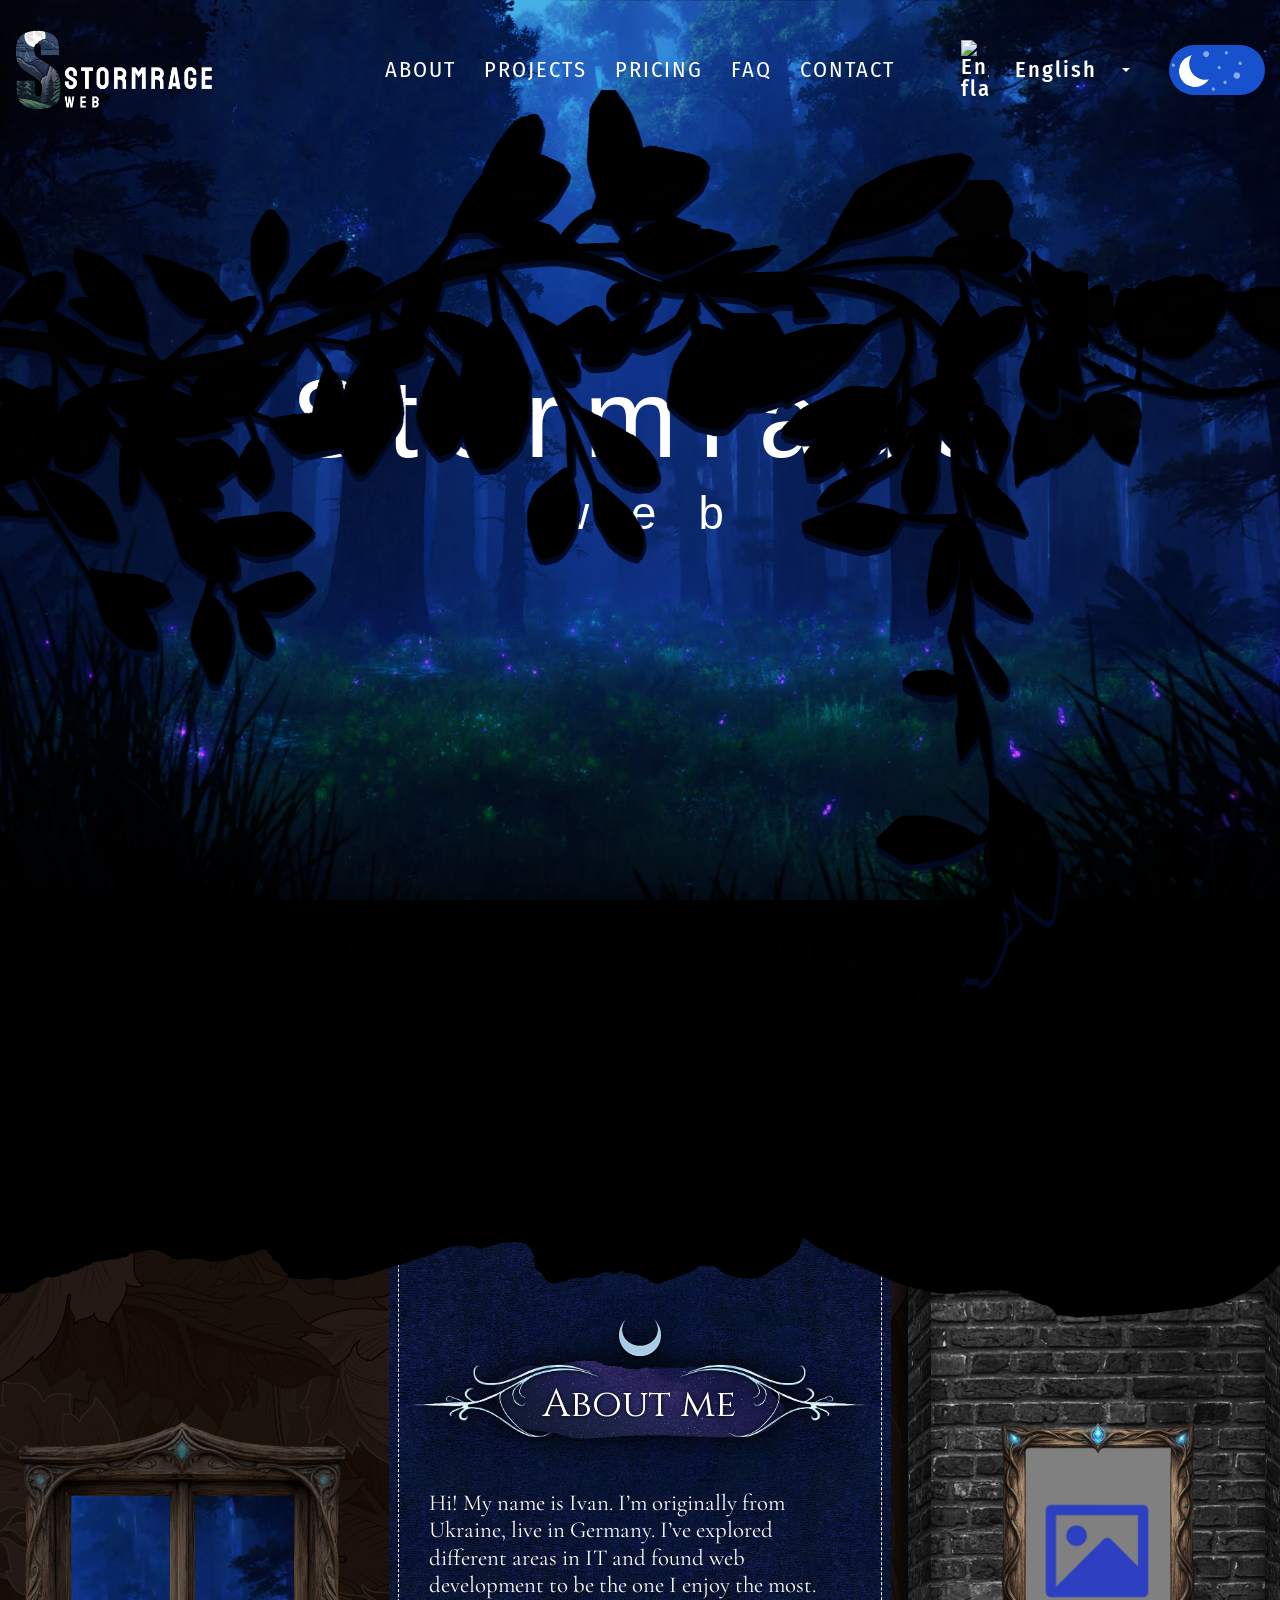
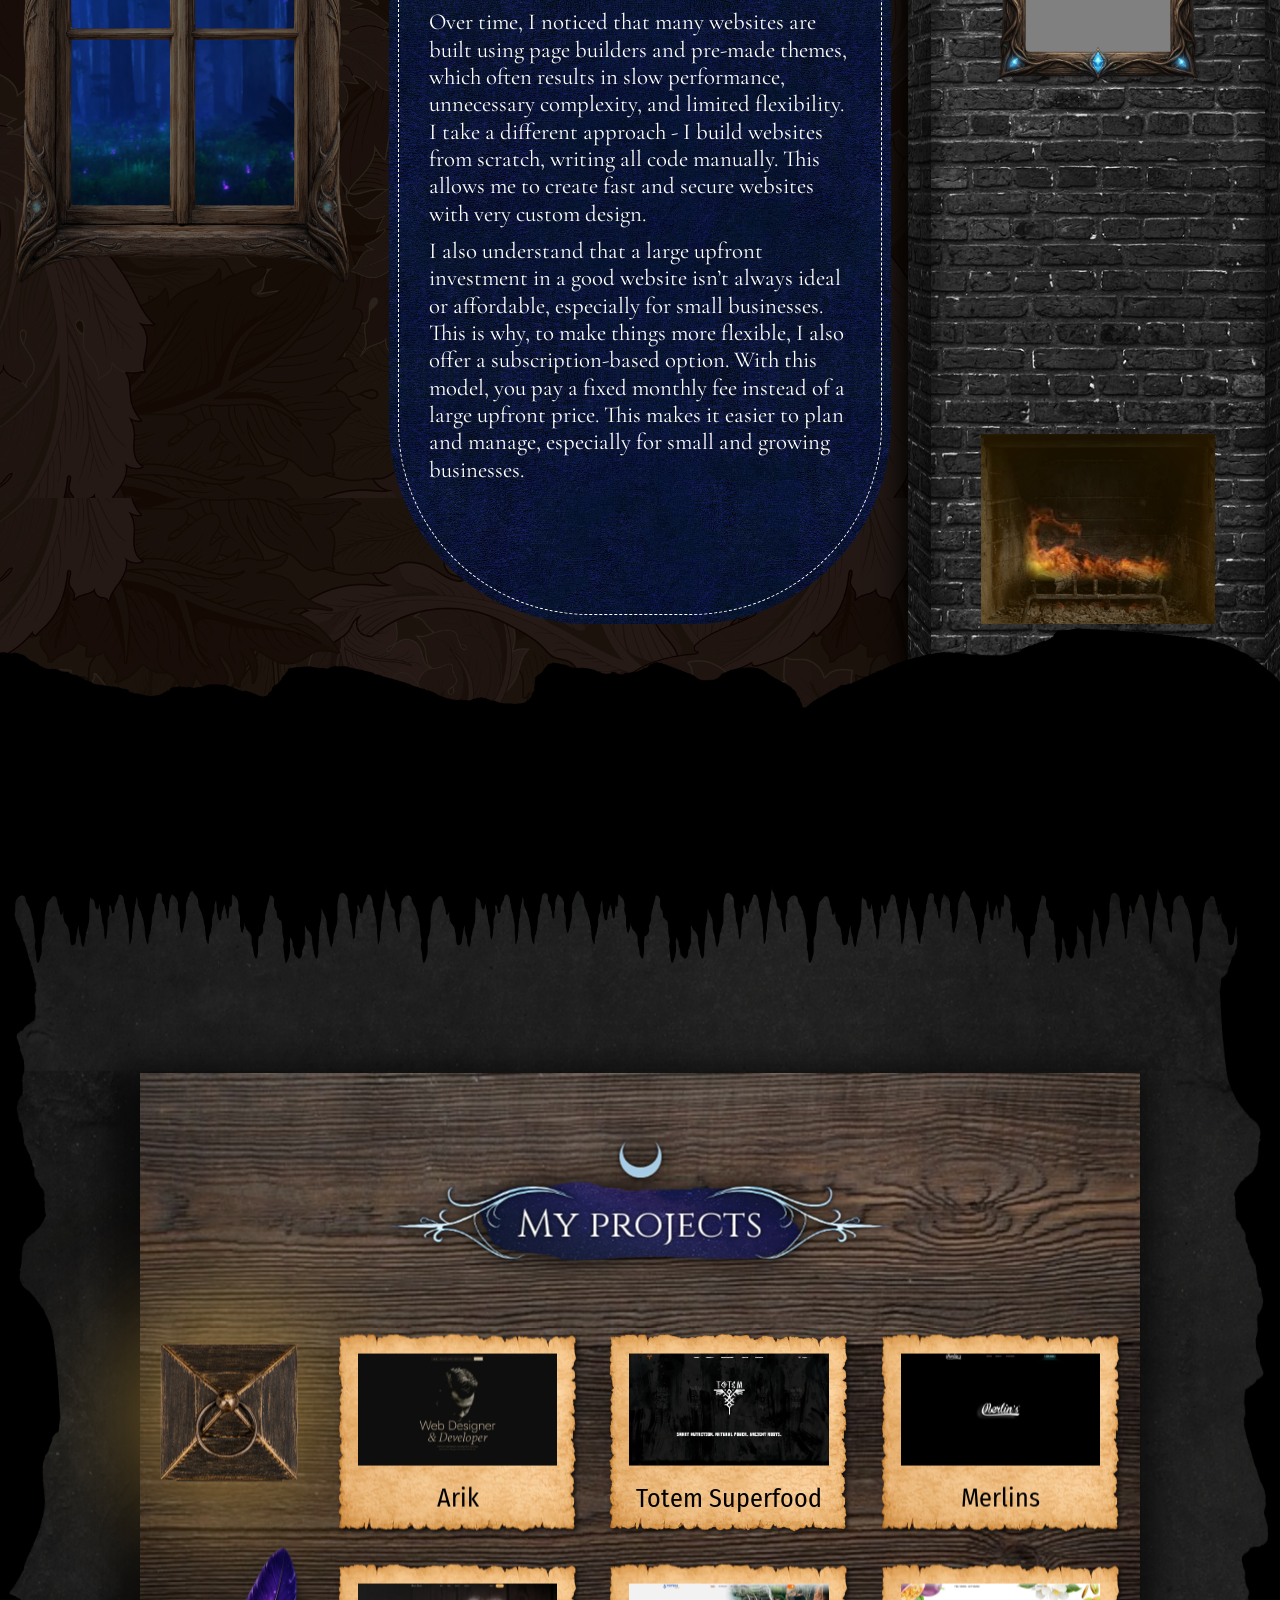
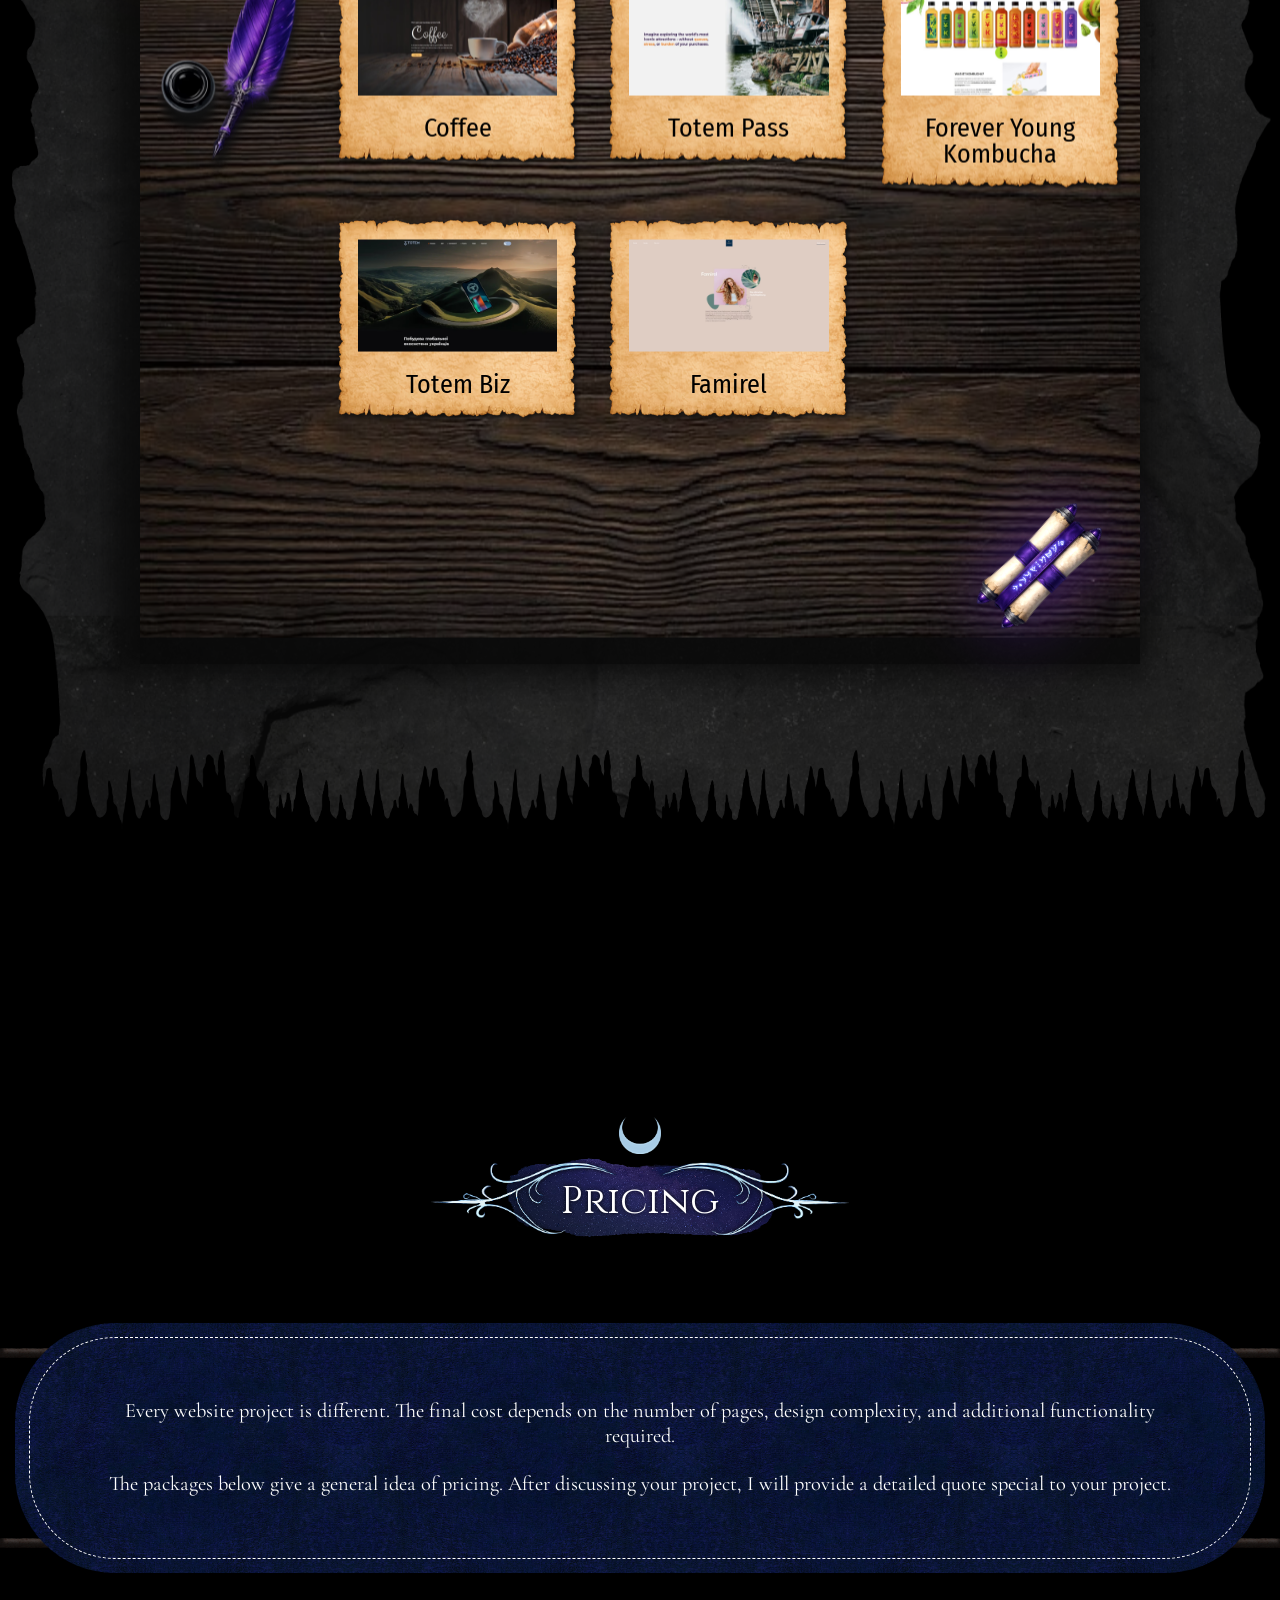
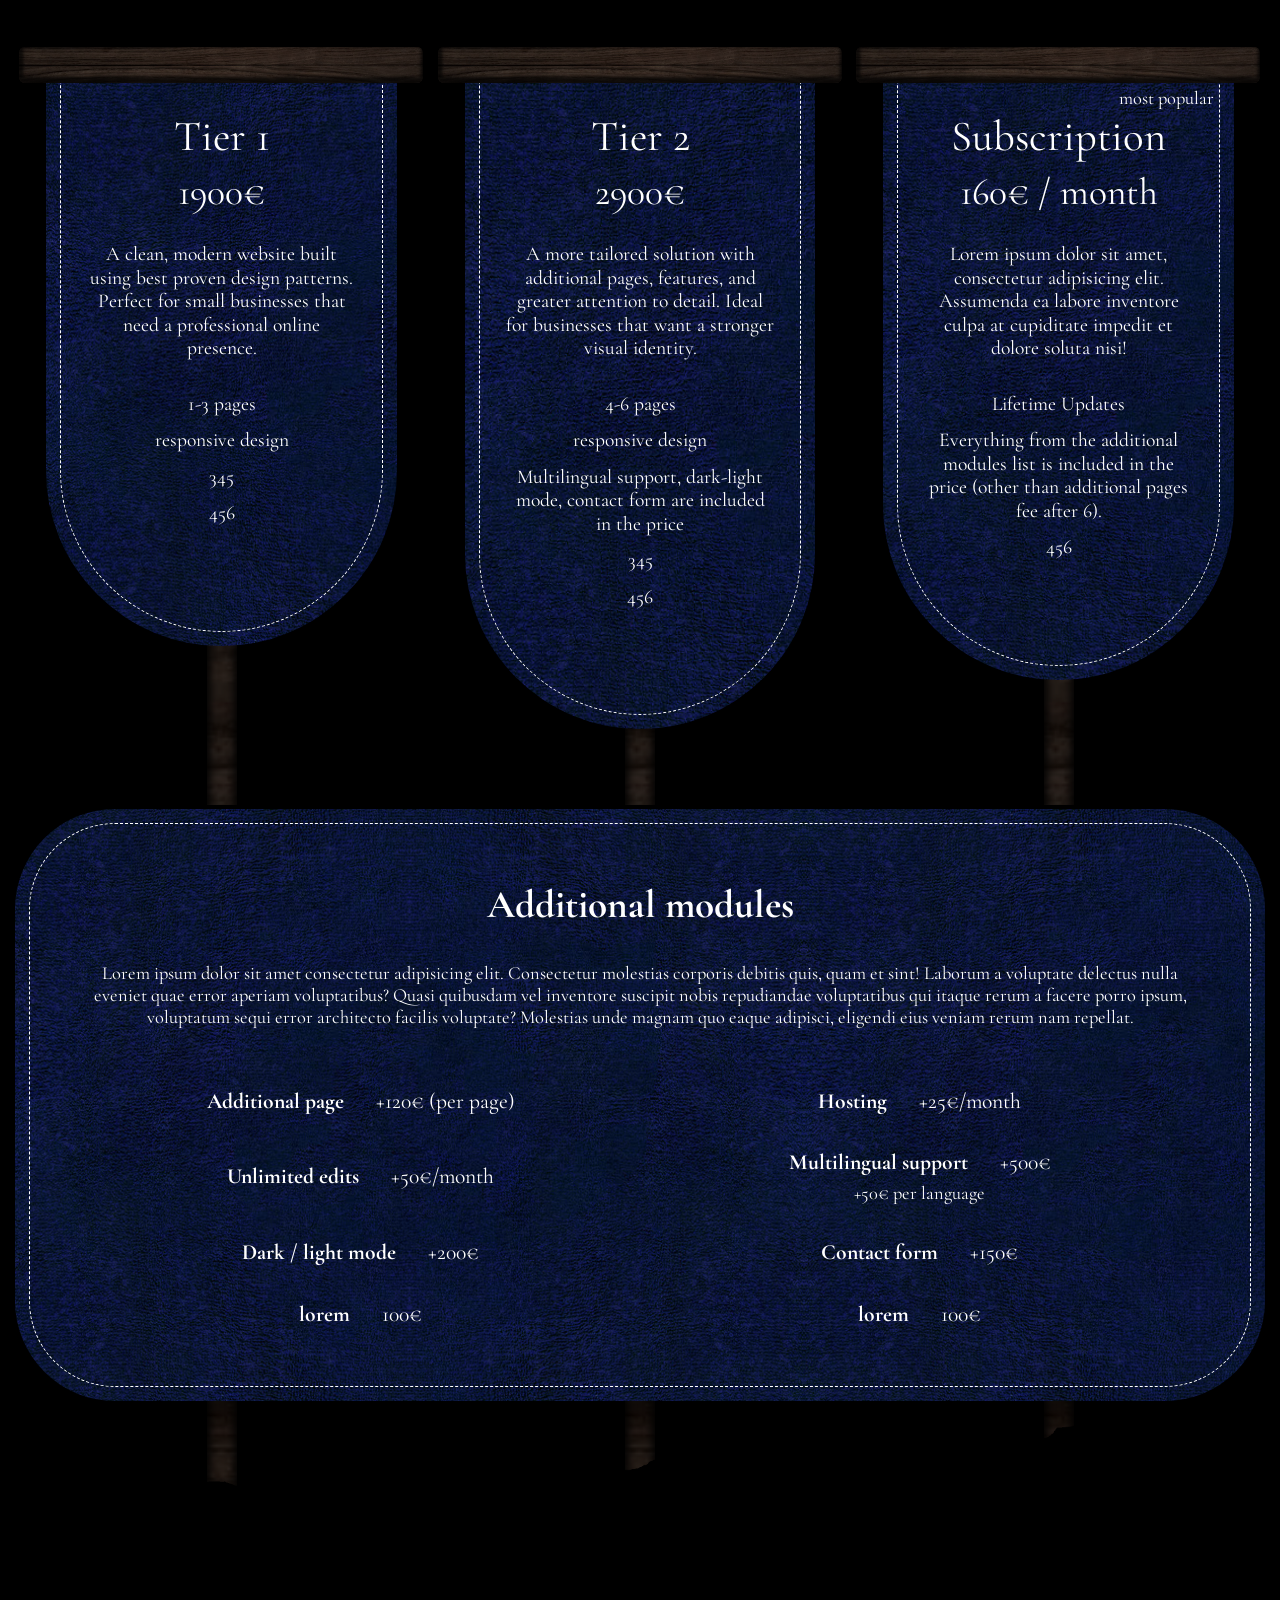
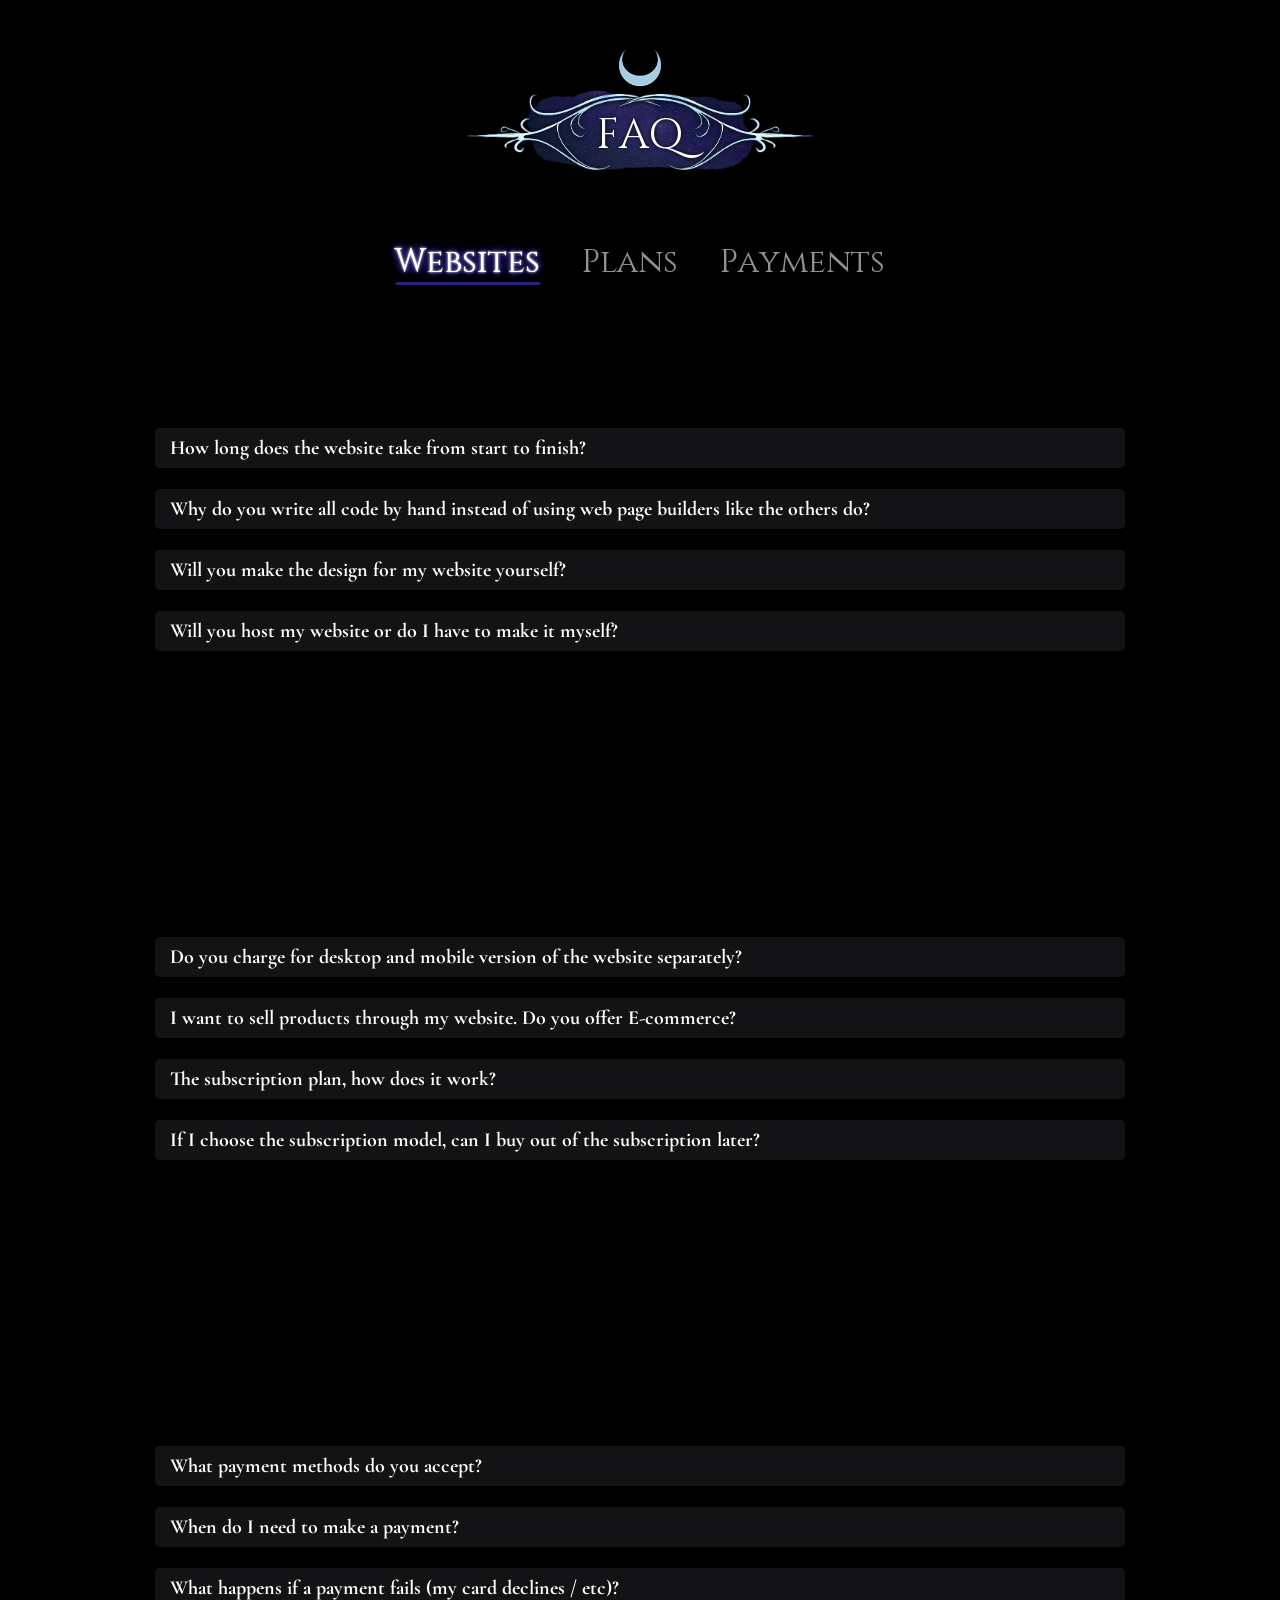
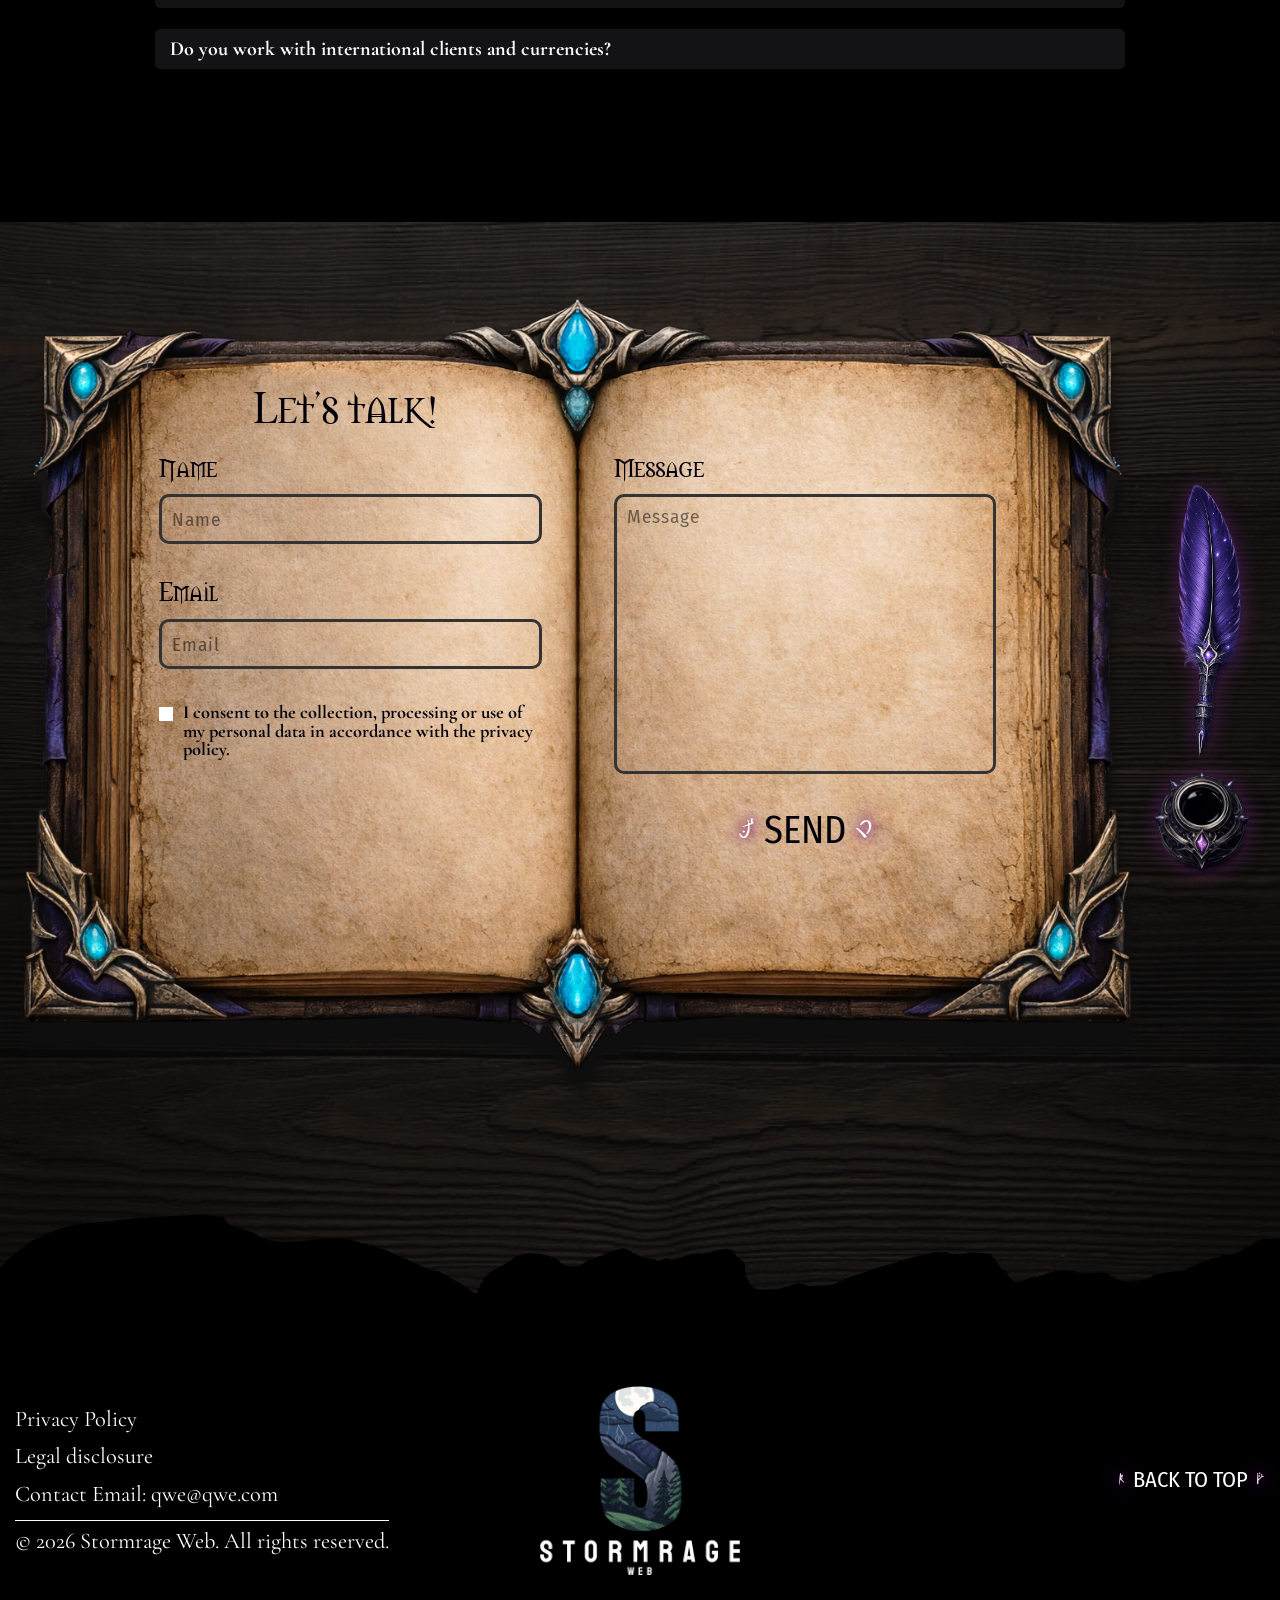
==== index.html @ e066750f "Updates" ====
<!doctype html>
<html data-fls-darklite="" lang="en">
	<head>
		<meta charset="UTF-8">
		<meta name="viewport" content="width=device-width, initial-scale=1.0">
		<link rel="preload" href="./assets/fonts/Morpheus.woff2" as="font" type="font/woff2" defer>
		<link rel="preload" href="./assets/fonts/DarnassianRunes.woff2" as="font" type="font/woff2" defer>
		<link rel="preload" href="./assets/fonts/Cinzel.woff2" as="font" type="font/woff2" defer>
		<!-- <link id="favicon" rel="shortcut icon" href="@img/favicon/favicon-black.ico"> -->
		<link rel="shortcut icon" href="./assets/img/favicon/favicon-black.ico" media="(prefers-color-scheme: light)">
		<link rel="shortcut icon" href="./assets/img/favicon/favicon-white.ico" media="(prefers-color-scheme: dark)">
		<title>Home Page</title>
		<script defer src="./js/app.min.js?v=1777254256774"></script>
		<link rel="stylesheet" defer href="./css/app.min.css?v=1777254256774">
	</head>
	<body>
		<div class="wrapper">
			<header data-fls-header="" data-fls-header-scroll="" class="header">
				<figure class="header__background">
					<div class="header__background-image"></div>
				</figure>
				<div class="header__container">
					<figure class="header__decor">
						<img class="header__decor-image header__decor-image--big" alt="ornament" src="./assets/img/decor/header-decor.avif">
						<img class="header__decor-image header__decor-image--small" alt="ornament" src="./assets/img/decor/header-decor-small.avif">
					</figure>
					<div class="header__body">
						<div class="header__logo">
							<!-- <img class="header__logo-image" src="@img/logo/logo-wide-white.png" alt="logo"> -->
							<img class="header__logo-image header__logo-image--desktop" alt="logo" src="./assets/img/logo/logo-wide-white.avif">
							<img class="header__logo-image header__logo-image--mobile" alt="logo" src="./assets/img/logo/logo-white.avif">
						</div>
						<!-- <include src="@components/layout/menu/menu.html" locals='{"active":"Home"}'></include> -->
						<div class="header__menu menu">
							<button type="button" data-fls-menu="" class="menu__icon icon-menu">
								<span></span>
							</button>
							<nav class="menu__body">
								<div class="menu__block">
									<ul class="menu__list">
										<li class="menu__item">
											<a href="#" class="menu__link" data-fls-scrollto=".about" data-fls-scrollto-top="-100">
												<span class="menu__link-decor">a</span>
												<span data-i18n="menu.link.about">About</span>
												<span class="menu__link-decor">w</span>
											</a>
										</li>
										<li class="menu__item">
											<a href="#" class="menu__link" data-fls-scrollto=".projects" data-fls-scrollto-top="100">
												<span class="menu__link-decor">d</span>
												<span data-i18n="menu.link.projects">Projects</span>
												<span class="menu__link-decor">b</span>
											</a>
										</li>
										<li class="menu__item">
											<a href="#" class="menu__link" data-fls-scrollto=".pricing" data-fls-scrollto-top="100">
												<span class="menu__link-decor">n</span>
												<span data-i18n="menu.link.pricing">Pricing</span>
												<span class="menu__link-decor">j</span>
											</a>
										</li>
										<li class="menu__item">
											<a href="#" class="menu__link" data-fls-scrollto=".faq" data-fls-scrollto-top="100">
												<span class="menu__link-decor">h</span>
												<span data-i18n="menu.link.faq">FAQ</span>
												<span class="menu__link-decor">r</span>
											</a>
										</li>
										<li class="menu__item">
											<a href="#" class="menu__link" data-fls-scrollto=".contact" data-fls-scrollto-top="100">
												<span class="menu__link-decor">o</span>
												<span data-i18n="menu.link.contact">get started</span>
												<span class="menu__link-decor">i</span>
											</a>
										</li>
									</ul>
								</div>
							</nav>
						</div>
						<!--
<fetch url="@components/layout/menu/menu.json">
<each loop='item in response'>
</each>
</fetch>
-->
						<div class="header__settings" data-fls-dynamic=".header__body, 991.98, 0">
							<div class="header__language-dropdown dropdown">
								<div class="dropdown__button-wrapper">
									<button class="dropdown__button" id="dropdown-btn" type="button"></button>
								</div>
								<ul class="dropdown__content" id="dropdown-content"></ul>
							</div>
							<div data-fls-darklite-set="" data-fls-dynamic=".menu__block, 991.98, 1" class="header__theme-switcher">
								<div class="moon"></div>
							</div>
						</div>
					</div>
				</div>
			</header>
			<main class="page">
				<div data-fls-index="" class="page page-home">
					<section data-fls-parallax-parent="" class="page__hero hero hero--desktop">
						<div data-fls-parallax="" data-fls-parallax-coefficient="21" class="hero__background hero__layer">
							<div class="hero__image hero__image--dark"></div>
							<div class="hero__image hero__image--light"></div>
						</div>
						<div data-fls-mouse="" data-fls-mouse-dxr="" data-fls-mouse-dyr="" data-fls-mouse-cx="500" data-fls-mouse-cy="1000" class="hero__layer hero__layer--1">
							<div data-fls-parallax="" data-fls-parallax-coefficient="4" class="hero__grass hero__grass--01"></div>
						</div>
						<div data-fls-parallax="" data-fls-parallax-coefficient="12" class="hero__layer hero__layer--2">
							<div class="hero__tree hero__tree-01 hero__tree-01--light"></div>
							<div class="hero__tree hero__tree-01 hero__tree-01--dark"></div>
						</div>
						<div data-fls-parallax="" data-fls-parallax-coefficient="12" class="hero__layer hero__layer--3">
							<div class="hero__tree hero__tree-02 hero__tree-02--light"></div>
							<div class="hero__tree hero__tree-02 hero__tree-02--dark"></div>
						</div>
						<div data-fls-parallax="" data-fls-parallax-coefficient="12" class="hero__layer hero__layer--4">
							<div class="hero__tree hero__tree-03 hero__tree-03--light"></div>
							<div class="hero__tree hero__tree-03 hero__tree-03--dark"></div>
						</div>
						<div data-fls-mouse="" data-fls-mouse-dxr="" data-fls-mouse-dyr="" data-fls-mouse-cx="100" data-fls-mouse-cy="100" class="hero__layer hero__layer--5">
							<div data-fls-parallax="" data-fls-parallax-coefficient="3" class="hero__layer hero__leaves hero__leaves--01"></div>
						</div>
						<div data-fls-mouse="" data-fls-mouse-dxr="" data-fls-mouse-dyr="" data-fls-mouse-cx="100" data-fls-mouse-cy="100" class="hero__layer hero__layer--6">
							<div data-fls-parallax="" data-fls-parallax-coefficient="2.5" class="hero__layer hero__leaves hero__leaves--02"></div>
						</div>
						<div class="hero__fireflies hero__layer--fireflies hero__layer hero__layer--7">
							<div data-fls-fireflies="" data-fls-parallax="" data-fls-parallax-coefficient="3" class="fireflies firefly--1"></div>
							<div data-fls-fireflies="" data-fls-parallax="" data-fls-parallax-coefficient="3" class="fireflies firefly--2"></div>
							<div data-fls-fireflies="" data-fls-parallax="" data-fls-parallax-coefficient="12" class="fireflies firefly--3"></div>
						</div>
						<div class="hero__title-box hero__layer hero__layer--8">
							<h1 data-fls-parallax="" data-fls-parallax-coefficient="8" class="hero__title">
								<span class="hero__title-primary">Stormrage</span>
								<span class="hero__title-secondary">web</span>
							</h1>
						</div>
					</section>
					<section data-fls-parallax-parent="" id="about" class="page__hero hero hero--mobile">
						<div class="hero__background hero__layer">
							<div class="hero__image hero__image--dark"></div>
							<div class="hero__image hero__image--light"></div>
						</div>
						<!--
<div data-fls-mouse data-fls-mouse-dxr data-fls-mouse-dyr data-fls-mouse-cx="500" data-fls-mouse-cy="1000"
class="hero__layer hero__layer--1">
<div data-fls-parallax data-fls-parallax-coefficient="4" class="hero__grass hero__grass--01"></div>
</div>
-->
						<!--
<div class="hero__layer hero__layer--2">
<div class="hero__tree hero__tree-01 hero__tree-01--light"></div>
<div class="hero__tree hero__tree-01 hero__tree-01--dark"></div>
</div>
<div class="hero__layer hero__layer--3">
<div class="hero__tree hero__tree-02 hero__tree-02--light"></div>
<div class="hero__tree hero__tree-02 hero__tree-02--dark"></div>
</div>
<div class="hero__layer hero__layer--4">
<div class="hero__tree hero__tree-03 hero__tree-03--light"></div>
<div class="hero__tree hero__tree-03 hero__tree-03--dark"></div>
</div>
-->
						<div data-fls-mouse="" data-fls-mouse-dxr="" data-fls-mouse-dyr="" data-fls-mouse-cx="100" data-fls-mouse-cy="100" class="hero__layer hero__layer--5">
							<div data-fls-parallax="" data-fls-parallax-coefficient="3" class="hero__layer hero__leaves hero__leaves--01"></div>
						</div>
						<div data-fls-mouse="" data-fls-mouse-dxr="" data-fls-mouse-dyr="" data-fls-mouse-cx="100" data-fls-mouse-cy="100" class="hero__layer hero__layer--6">
							<div data-fls-parallax="" data-fls-parallax-coefficient="2.5" class="hero__layer hero__leaves hero__leaves--02"></div>
						</div>
						<div class="hero__fireflies hero__layer--fireflies hero__layer hero__layer--7">
							<div data-fls-parallax="" data-fls-parallax-coefficient="3" class="fireflies firefly--1"></div>
							<div data-fls-parallax="" data-fls-parallax-coefficient="3" class="fireflies firefly--2"></div>
							<div data-fls-parallax="" data-fls-parallax-coefficient="12" class="fireflies firefly--3"></div>
						</div>
						<div class="hero__title-box hero__layer hero__layer--8">
							<h1 data-fls-parallax="" data-fls-parallax-coefficient="10" class="hero__title">
								<span class="hero__title-primary">Stormrage</span>
								<span class="hero__title-secondary">web</span>
							</h1>
						</div>
					</section>
					<section class="page__about about">
						<div class="about__top-decor">
							<img class="about__top-decor-image" data-fls-mouse="" data-fls-mouse-dxr="" data-fls-mouse-dyr="" data-fls-mouse-cx="1500" data-fls-mouse-cy="1500" alt="bushes" src="./assets/img/hero/dark/bushes.avif">
						</div>
						<div class="divider"></div>
						<div class="about__body">
							<div class="about__background">
								<div class="about__background-image"></div>
							</div>
							<div class="about__container">
								<div data-fls-parallax-parent="" class="about__window">
									<img class="about__window-image" alt="window frame" src="./assets/img/decor/window-frame.avif">
									<div class="about__forest">
										<img data-fls-parallax="" data-fls-parallax-coefficient="-10" class="about__forest-image about__forest-image--dark" alt="night forest" src="./assets/img/hero/dark/bg.avif">
										<img data-fls-parallax="" data-fls-parallax-coefficient="-10" class="about__forest-image about__forest-image--light" alt="day forest" src="./assets/img/hero/light/bg.avif">
									</div>
								</div>
								<div data-fls-dynamic=".media-about, 991.98, 1" class="about__content">
									<div class="about__title-box title-box">
										<h2 class="about__title title">About me</h2>
									</div>
									<div class="about__text">
										<p>
											Hi! My name is Ivan. I’m originally from Ukraine, live in Germany. I’ve explored
                            different areas in IT and found web development to be the one I enjoy the most.
										</p>
										<p>
											Over time, I
                            noticed that many websites are built using page builders and pre-made themes, which often
                            results in slow performance, unnecessary complexity, and limited flexibility. I take a
                            different
                            approach - I build websites from scratch, writing all code manually. This allows me to
                            create
                            fast and secure websites with very custom design.
										</p>
										<p>
											I also understand that a large upfront investment in a good website isn’t always ideal or
                            affordable,
                            especially for small businesses. This is why, to make things more
                            flexible, I also offer a subscription-based option. With this model,
                            you pay a fixed monthly fee instead of a large upfront price. This makes it easier to plan
                            and manage, especially for small and growing businesses.
										</p>
									</div>
								</div>
								<div class="about__media media-about">
									<div class="media-about__background"></div>
									<figure class="media-about__photo">
										<img class="media-about__portrait-frame" alt="portrait frame" src="./assets/img/decor/portrait-frame.avif">
										<div class="media-about__portrait">
											<img class="media-about__portrait-image" alt="portrait" src="./assets/img/placeholder.avif">
										</div>
									</figure>
									<div class="media-about__fireplace">
										<video class="media-about__fire media-about__fire--big" autoplay muted loop playsinline="">
											<source src="./assets/video/fire-loop-big.webm" type="video/webm">
										</video>
										<video class="media-about__fire media-about__fire--small" autoplay muted loop playsinline="">
											<source src="./assets/video/fire-loop-small.webm" type="video/webm">
										</video>
									</div>
								</div>
							</div>
						</div>
						<div class="divider"></div>
					</section>
					<section data-fls-parallax-parent="" class="page__projects projects">
						<div class="projects__container">
							<div class="projects__background">
								<div data-fls-parallax="" data-fls-parallax-coefficient="-15" class="projects__floor projects__floor--desktop"></div>
								<div class="projects__floor projects__floor--mobile"></div>
							</div>
							<div data-fls-parallax="" data-fls-parallax-coefficient="-25" class="projects__body">
								<figure data-fls-parallax-parent="" class="projects__table">
									<img class="projects__table-image" alt="wooden table" src="./assets/img/projects/table.avif">
									<div data-fls-parallax="" data-fls-parallax-coefficient="-30" class="projects__table-shadow"></div>
									<figure class="projects__scrolls">
										<img class="projects__scrolls-image" alt="magical scrolls" src="./assets/img/projects/scrolls.avif">
									</figure>
								</figure>
								<div class="projects__title-box title-box">
									<h2 class="projects__title title" data-i18n="projects.title">My projects</h2>
								</div>
								<div class="projects__inner">
									<div class="projects__decor">
										<figure data-fls-parallax-parent="" class="projects__lantern">
											<img data-fls-parallax="" data-fls-parallax-coefficient="40" data-fls-parallax-min="-10" class="projects__lantern-image projects__lantern-image--top" alt="lantern top part" src="./assets/img/projects/lantern-top.avif">
											<img class="projects__lantern-image projects__lantern-image--bottom" alt="lantern bottom part" src="./assets/img/projects/lantern-bottom.avif">
										</figure>
										<figure data-fls-parallax-parent="" class="projects__quill">
											<img class="projects__quill-image" alt="quill" src="./assets/img/projects/quill.avif">
										</figure>
									</div>
									<div class="projects__list list-projects">
										<div class="list-projects__full projects-list-full">
											<div class="projects-list-full__item project">
												<div class="project__magic"></div>
												<a class="project__body" target="_blank" href="https://lestatstormrage.github.io/projects/arik/">
													<figure class="project__picture">
														<img class="project__image" alt="project arik" src="./assets/img/projects/projects/arik.avif">
														<video class="project__preview" src="./assets/img/projects/projects/arik.webm" muted loop playsinline="" preload="metadata"></video>
													</figure>
													<div class="project__name">Arik</div>
												</a>
											</div>
											<div class="projects-list-full__item project">
												<a class="project__body" target="_blank" href="https://totem-superfood.com/">
													<figure class="project__picture">
														<img class="project__image" alt="project Totem Superfood" src="./assets/img/projects/projects/totem-superfood.avif">
													</figure>
													<div class="project__name">Totem Superfood</div>
												</a>
											</div>
											<div class="projects-list-full__item project">
												<a class="project__body" target="_blank" href="https://lestatstormrage.github.io/projects/merlins/">
													<figure class="project__picture">
														<img class="project__image" alt="project Merlins" src="./assets/img/projects/projects/merlins.avif">
														<video class="project__preview" src="./assets/img/projects/projects/merlins.webm" muted loop playsinline="" preload="metadata"></video>
													</figure>
													<div class="project__name">Merlins</div>
												</a>
											</div>
											<div class="projects-list-full__item project">
												<a class="project__body" target="_blank" href="https://lestatstormrage.github.io/projects/coffee/">
													<figure class="project__picture">
														<img class="project__image" alt="project Coffee" src="./assets/img/projects/projects/coffee.avif">
														<video class="project__preview" src="./assets/img/projects/projects/coffee.webm" muted loop playsinline="" preload="metadata"></video>
													</figure>
													<div class="project__name">Coffee</div>
												</a>
											</div>
											<div class="projects-list-full__item project">
												<a class="project__body" target="_blank" href="https://totem-pass.com/">
													<figure class="project__picture">
														<img class="project__image" alt="project Totem Pass" src="./assets/img/projects/projects/totem-pass.avif">
														<video class="project__preview" src="./assets/img/projects/projects/totem-pass.webm" muted loop playsinline="" preload="metadata"></video>
													</figure>
													<div class="project__name">Totem Pass</div>
												</a>
											</div>
											<div class="projects-list-full__item project">
												<a class="project__body" target="_blank" href="https://fyk-kombucha.com/">
													<figure class="project__picture">
														<img class="project__image" alt="project Forever Young Kombucha" src="./assets/img/projects/projects/forever-young-kombucha.avif">
														<video class="project__preview" src="./assets/img/projects/projects/forever-young-kombucha.webm" muted loop playsinline="" preload="metadata"></video>
													</figure>
													<div class="project__name">Forever Young Kombucha</div>
												</a>
											</div>
											<div class="projects-list-full__item project">
												<a class="project__body" target="_blank" href="https://totem-biz.com/">
													<figure class="project__picture">
														<!-- <video class="project__image" src="@img/projects/projects/forever-young-kombucha.webm"></video> -->
														<img class="project__image" alt="project Totem Biz" src="./assets/img/projects/projects/totem-biz.avif">
													</figure>
													<div class="project__name">Totem Biz</div>
												</a>
											</div>
											<div class="projects-list-full__item project">
												<a class="project__body" target="_blank" href="https://lestatstormrage.github.io/projects/famirel/">
													<figure class="project__picture">
														<img class="project__image" alt="project Famirel" src="./assets/img/projects/projects/famirel.avif">
													</figure>
													<div class="project__name">Famirel</div>
												</a>
											</div>
										</div>
										<div class="list-projects__compact projects-list-compact">
											<div class="projects-list-compact__body">
												<!-- Оболонка слайдера -->
												<div data-fls-slider="" class="projects-list-compact__slider swiper">
													<!-- Частина слайдера, що рухається -->
													<div class="projects-list-compact__wrapper swiper-wrapper">
														<!-- Слайд -->
														<div class="projects-list-compact__slide swiper-slide project">
															<a class="project__body" href="https://lestatstormrage.github.io/projects/arik/">
																<figure class="project__picture">
																	<img class="project__image" alt="project arik" src="./assets/img/projects/projects/arik.avif">
																</figure>
																<div class="project__name">Arik</div>
															</a>
														</div>
														<div class="projects-list-compact__slide swiper-slide project">
															<a class="project__body" href="https://totem-superfood.com/">
																<figure class="project__picture">
																	<img class="project__image" alt="project Totem Superfood" src="./assets/img/projects/projects/totem-superfood.avif">
																</figure>
																<div class="project__name">Totem Superfood</div>
															</a>
														</div>
														<div class="projects-list-compact__slide swiper-slide project">
															<a class="project__body" href="https://lestatstormrage.github.io/projects/merlins/">
																<figure class="project__picture">
																	<img class="project__image" alt="project Merlins" src="./assets/img/projects/projects/merlins.avif">
																</figure>
																<div class="project__name">Merlins</div>
															</a>
														</div>
														<div class="projects-list-compact__slide swiper-slide project">
															<a class="project__body" href="https://lestatstormrage.github.io/projects/coffee/">
																<figure class="project__picture">
																	<img class="project__image" alt="project Coffee" src="./assets/img/projects/projects/coffee.avif">
																</figure>
																<div class="project__name">Coffee</div>
															</a>
														</div>
														<div class="projects-list-compact__slide swiper-slide project">
															<a class="project__body" href="https://totem-pass.com/">
																<figure class="project__picture">
																	<img class="project__image" alt="project Totem Pass" src="./assets/img/projects/projects/totem-pass.avif">
																</figure>
																<div class="project__name">Totem Pass</div>
															</a>
														</div>
														<div class="projects-list-compact__slide swiper-slide project">
															<a class="project__body" href="https://fyk-kombucha.com/">
																<figure class="project__picture">
																	<img class="project__image" alt="project Forever Young Kombucha" src="./assets/img/projects/projects/forever-young-kombucha.avif">
																</figure>
																<div class="project__name">Forever Young Kombucha</div>
															</a>
														</div>
														<div class="projects-list-compact__slide swiper-slide project">
															<a class="project__body" href="https://totem-biz.com/">
																<figure class="project__picture">
																	<img class="project__image" alt="project Totem Biz" src="./assets/img/projects/projects/totem-biz.avif">
																</figure>
																<div class="project__name">Totem Biz</div>
															</a>
														</div>
														<div class="projects-list-compact__slide swiper-slide project">
															<a class="project__body" href="https://lestatstormrage.github.io/projects/famirel/">
																<figure class="project__picture">
																	<img class="project__image" alt="project Famirel" src="./assets/img/projects/projects/famirel.avif">
																</figure>
																<div class="project__name">Famirel</div>
															</a>
														</div>
													</div>
													<!-- Якщо потрібна пагінація -->
													<!-- <div class="swiper-pagination"></div> -->
													<!-- Якщо потрібна навігація (ліворуч/праворуч) -->
													<!-- Якщо потрібен скролбар -->
													<!-- <div class="swiper-scrollbar"></div> -->
												</div>
											</div>
										</div>
										<button type="button" class="swiper-prev"></button>
										<button type="button" class="swiper-next"></button>
									</div>
								</div>
							</div>
						</div>
					</section>
					<section data-fls-watcher="" data-fls-parallax-parent="" class="page__pricing pricing">
						<figure class="pricing__background pricing__background--desktop">
							<img class="pricing__background-image pricing__background-image--dark" alt="dark forest background" src="./assets/img/pricing/forest-dark.avif">
							<img class="pricing__background-image pricing__background-image--light" alt="light forest background" src="./assets/img/pricing/forest-light.avif">
						</figure>
						<figure class="pricing__background pricing__background--mobile">
							<img class="pricing__background-image pricing__background-image--dark" alt="dark forest background" src="./assets/img/pricing/forest-dark.avif">
							<img class="pricing__background-image pricing__background-image--light" alt="light forest background" src="./assets/img/pricing/forest-light.avif">
						</figure>
						<div class="pricing__fireflies pricing__fireflies--1 firefly--4"></div>
						<div class="pricing__fireflies pricing__fireflies--2 firefly--5"></div>
						<div class="pricing__fireflies pricing__fireflies--3 firefly--6"></div>
						<div class="pricing__body">
							<div class="pricing__container">
								<div class="pricing__title-box title-box">
									<h2 class="pricing__title title" data-i18n="pricing.title">Pricing</h2>
								</div>
								<div class="pricing__description description-pricing">
									<figure class="description-pricing__background">
										<!-- <img class="description-pricing__background-image" src="@img/textures/banner-fabric.jpg" alt="fabric background"> -->
										<div class="description-pricing__background-image"></div>
									</figure>
									<div class="description-pricing__text">
										<p>
											Every website project is different. The final cost
                            depends on the number of pages,
                            design complexity, and additional functionality required.
										</p>
										<p>
											The packages below give a general idea of pricing. After discussing your project, I will
                            provide
                            a detailed quote special to
                            your project.
										</p>
									</div>
								</div>
								<div class="pricing__tiers">
									<div class="pricing__tier tier-pricing">
										<div class="tier-pricing__inner">
											<div class="tier-pricing__body">
												<h5 class="tier-pricing__name">Tier 1</h5>
												<div class="tier-pricing__price">1900€</div>
												<div class="tier-pricing__description">
													<div class="tier-pricing__description-text">
														A clean, modern website built using best
                                        proven design patterns. Perfect for small businesses that need a professional
                                        online presence.
													</div>
													<!-- <div class="tier-pricing__list-title">Includes:</div> -->
													<ul class="tier-pricing__list">
														<li class="tier-pricing__list-item">1-3 pages</li>
														<li class="tier-pricing__list-item">responsive design</li>
														<li class="tier-pricing__list-item">345</li>
														<li class="tier-pricing__list-item">456</li>
													</ul>
												</div>
											</div>
										</div>
									</div>
									<div class="pricing__tier tier-pricing">
										<div class="tier-pricing__inner">
											<div class="tier-pricing__body">
												<h5 class="tier-pricing__name">Tier 2</h5>
												<div class="tier-pricing__price">2900€</div>
												<div class="tier-pricing__description">
													<div class="tier-pricing__description-text">
														A more tailored solution with additional
                                        pages, features, and greater attention to detail. Ideal for businesses that want
                                        a stronger visual identity.
													</div>
													<!-- <div class="tier-pricing__list-title">Includes:</div> -->
													<ul class="tier-pricing__list">
														<li class="tier-pricing__list-item">4-6 pages</li>
														<li class="tier-pricing__list-item">responsive design</li>
														<li class="tier-pricing__list-item">
															Multilingual support, dark-light mode, contact form are included in the
                                            price
														</li>
														<li class="tier-pricing__list-item">345</li>
														<li class="tier-pricing__list-item">456</li>
													</ul>
												</div>
											</div>
										</div>
									</div>
									<div class="pricing__tier tier-pricing">
										<div class="tier-pricing__inner">
											<div class="tier-pricing__body">
												<div class="tier-pricing__label">most popular</div>
												<h5 class="tier-pricing__name">Subscription</h5>
												<div class="tier-pricing__price">160€ / month</div>
												<div class="tier-pricing__description">
													<div class="tier-pricing__description-text">
														Lorem ipsum dolor sit amet, consectetur
                                        adipisicing elit. Assumenda ea
                                        labore inventore culpa at cupiditate impedit et dolore soluta nisi!
													</div>
													<!-- <div class="tier-pricing__list-title">Includes:</div> -->
													<ul class="tier-pricing__list">
														<li class="tier-pricing__list-item">Lifetime Updates</li>
														<li class="tier-pricing__list-item">
															Everything from the additional modules list is included in the price (other
                                            than additional pages fee after 6).
														</li>
														<li class="tier-pricing__list-item"></li>
														<li class="tier-pricing__list-item">456</li>
													</ul>
												</div>
											</div>
										</div>
									</div>
								</div>
								<div class="pricing__modules modules-pricing">
									<figure class="modules-pricing__background">
										<!-- <img class="modules-pricing__background-image" src="@img/textures/banner-fabric.jpg" alt="fabric background"> -->
										<div class="modules-pricing__background-image"></div>
									</figure>
									<h4 class="modules-pricing__title">Additional modules</h4>
									<div class="modules-pricing__description">
										Lorem ipsum dolor sit amet consectetur adipisicing elit.
                        Consectetur molestias corporis
                        debitis quis, quam et sint! Laborum a voluptate delectus nulla eveniet quae error aperiam
                        voluptatibus? Quasi quibusdam vel
                        inventore suscipit nobis repudiandae voluptatibus qui itaque rerum a facere porro ipsum,
                        voluptatum sequi error architecto
                        facilis voluptate? Molestias unde magnam quo eaque adipisci, eligendi eius veniam rerum nam
                        repellat.
									</div>
									<ul class="modules-pricing__body">
										<li class="modules-pricing__module module-pricing">
											<div class="module-pricing__name">Additional page</div>
											<div class="module-pricing__price">+120€ (per page)</div>
										</li>
										<li class="modules-pricing__module module-pricing">
											<div class="module-pricing__name">Hosting</div>
											<div class="module-pricing__price">+25€/month</div>
										</li>
										<li class="modules-pricing__module module-pricing">
											<div class="module-pricing__name">Unlimited edits</div>
											<div class="module-pricing__price">+50€/month</div>
										</li>
										<li class="modules-pricing__module module-pricing">
											<div class="module-pricing__name">Multilingual support</div>
											<div class="module-pricing__price">+500€</div>
											<div class="module-pricing__description">+50€ per language</div>
										</li>
										<li class="modules-pricing__module module-pricing">
											<div class="module-pricing__name">Dark / light mode</div>
											<div class="module-pricing__price">+200€</div>
										</li>
										<li class="modules-pricing__module module-pricing">
											<div class="module-pricing__name">Contact form</div>
											<div class="module-pricing__price">+150€</div>
										</li>
										<li class="modules-pricing__module module-pricing">
											<div class="module-pricing__name">lorem</div>
											<div class="module-pricing__price">100€</div>
										</li>
										<li class="modules-pricing__module module-pricing">
											<div class="module-pricing__name">lorem</div>
											<div class="module-pricing__price">100€</div>
										</li>
									</ul>
								</div>
							</div>
						</div>
					</section>
					<section class="page__faq faq">
						<div class="faq__container">
							<div class="faq__title-box title-box">
								<h2 class="faq__title title">FAQ</h2>
							</div>
							<div class="faq__body">
								<div data-fls-tabs="" class="tabs">
									<div data-fls-tabs-titles="" class="tabs__navigation">
										<button type="button" class="tabs__title --tab-active">Websites</button>
										<button type="button" class="tabs__title">Plans</button>
										<button type="button" class="tabs__title">Payments</button>
									</div>
									<div data-fls-tabs-body="" class="tabs__content">
										<div class="tabs__body tabs__body--websites">
											<div data-fls-spollers="" data-fls-spollers-one="991,max" class="spollers">
												<details class="spollers__item">
													<summary class="spollers__title">
														<span>
															How long does the website take from start to
                                            finish?
														</span>
													</summary>
													<div class="spollers__body">
														This depends of the complexity of the website and the
                                        amount of content. In average, most projects take between 2-6 weeks.
													</div>
													<!-- <div class="spollers__decor"></div> -->
												</details>
												<details class="spollers__item">
													<summary class="spollers__title">
														<span>
															Why do you write all code by hand instead of
                                            using web page builders like the others do?
														</span>
													</summary>
													<div class="spollers__body">
														First of all, this allows me to create websites with
                                        unique designs that are not limited by the capabilities of page builders. Second
                                        - by writing all the code by hand I'm making sure that the code is clean and
                                        optimized for performance, which is often not the case with page builders. This
                                        increases load times and performance. Also, because I'm not relying on builders
                                        and
                                        there's no need to constantly updage any addons or Wordpress versions, the
                                        websites I make
                                        are literally impossible to hack - there's just nothing that can be hacked.
													</div>
												</details>
												<details class="spollers__item">
													<summary class="spollers__title">
														<span>
															Will you make the design for my website
                                            yourself?
														</span>
													</summary>
													<div class="spollers__body">
														Yes! If you have any ideas, style direction, preferences or other
                                        wishes - feel free to share them with me! If you’re not sure how your website
                                        should look - that's totally fine! You can leave that to me and I'll share
                                        my design ideas with you and we'll discuss them together.
													</div>
												</details>
												<details class="spollers__item">
													<summary class="spollers__title">
														<span>
															Will you host my website or do I have to make
                                            it myself?
														</span>
													</summary>
													<div class="spollers__body">
														That’s completely up to you. You can do it yourself or I
                                        can take care of everything for you - including setup and maintenance. That is
                                        available for 25€ per month.
													</div>
												</details>
												<!--
<details class="spollers__item">
<summary class="spollers__title"><span>multilingual website</span>
</summary>
<div class="spollers__body">Lorem, ipsum dolor sit amet consectetur adipisicing
elit. Rem repellat fuga at neque accusamus aut officia sit expedita sapiente
commodi.
</div>
</details>
-->
											</div>
										</div>
										<div class="tabs__body tabs__body--plans">
											<div data-fls-spollers="" data-fls-spollers-one="768,max" class="spollers">
												<details class="spollers__item">
													<summary class="spollers__title">
														<span>
															Do you charge for desktop and mobile version
                                            of the website separately?
														</span>
													</summary>
													<div class="spollers__body">
														No! All websites I build are fully responsive, meaning
                                        they automatically adapt to different screen sizes. Desktop, tablet,
                                        mobile - it'll look great on any device!
													</div>
												</details>
												<details class="spollers__item">
													<summary class="spollers__title">
														<span>
															I want to sell products through my website.
                                            Do you offer E-commerce?
														</span>
													</summary>
													<div class="spollers__body">Unfortunately, I do not offer E-commerce at the moment.</div>
												</details>
												<details class="spollers__item">
													<summary class="spollers__title">
														<span>
															The subscription plan, how does it
                                            work?
														</span>
													</summary>
													<div class="spollers__body">
														The subscription model is a flexible way to get a professional website without a
                                        large upfront cost.
                                        You pay a fixed monthly fee, with a minimum contract of 12 months. After that,
                                        you can cancel at any time. Since this is a service-based model that includes
                                        ongoing support and maintenance, the website remains part of the subscription
                                        and is not transferred if the service is cancelled.
													</div>
												</details>
												<details class="spollers__item">
													<summary class="spollers__title">
														<span>
															If I choose the subscription model, can I buy
                                            out of the subscription later?
														</span>
													</summary>
													<div class="spollers__body">
														Yes, this option is available anytime after the first 12
                                        months contract. The buyout price is calculated as 50% of the original website
                                        cost.
													</div>
												</details>
											</div>
										</div>
										<div class="tabs__body tabs__body--payments">
											<div data-fls-spollers="" data-fls-spollers-one="768,max" class="spollers">
												<details class="spollers__item">
													<summary class="spollers__title">
														<span>What payment methods do you accept?</span>
													</summary>
													<div class="spollers__body">Bank transfer, PayPal, Stripe</div>
												</details>
												<details class="spollers__item">
													<summary class="spollers__title">
														<span>When do I need to make a payment?</span>
													</summary>
													<div class="spollers__body">qweqwe</div>
												</details>
												<details class="spollers__item">
													<summary class="spollers__title">
														<span>
															What happens if a payment fails (my card
                                            declines / etc)?
														</span>
													</summary>
													<div class="spollers__body">You can always try another payment method.</div>
												</details>
												<details class="spollers__item">
													<summary class="spollers__title">
														<span>
															Do you work with international clients and
                                            currencies?
														</span>
													</summary>
													<div class="spollers__body">Of course!</div>
												</details>
											</div>
										</div>
									</div>
								</div>
							</div>
						</div>
					</section>
					<section class="page__contact contact">
						<div class="contact__bg">
							<img class="contact__bg-image" alt="table background" src="./assets/img/projects/table.avif">
						</div>
						<div class="contact__container">
							<div class="contact__title-box-mobile title-box">
								<h2 class="contact__title-mobile title">Let's talk!</h2>
							</div>
							<div class="contact__content">
								<div class="contact__body">
									<div class="contact__form form-contact">
										<h2 class="contact__title">Let's talk!</h2>
										<!-- <h2 data-fls-dynamic=".contact__container, 768, 0" class="contact__title">Let's talk!</h2> -->
										<form data-fls-form="ajax" data-fls-form-popup="popup" method="POST" action="/sendmail/index.php" class="form-contact__body">
											<div class="form-contact__column">
												<div class="form-contact__line">
													<label class="form-contact__label" for="name">Name</label>
													<input id="name" data-fls-input="" data-fls-form-errtext="Name required" required type="text" name="name" placeholder="Name" class="input form-contact__input">
												</div>
												<div class="form-contact__line">
													<label class="form-contact__label" for="email">Email</label>
													<input id="email" data-fls-input="" data-fls-form-errtext="Email error" required type="email" name="email" placeholder="Email" class="input form-contact__input">
												</div>
												<div data-fls-dynamic=".form-contact__column--last, 767.98, 1" class="form-contact__checkbox checkbox-contact-form">
													<input data-fls-input="" id="contactUsAgreement" required class="input checkbox-contact-form__input" type="checkbox" value="1" name="agreement">
													<label for="contactUsAgreement" class="checkbox-contact-form__label">
														<div class="checkbox-contact-form__text">
															<span data-i18n="contact-us.form.agreement.text">
																I consent to the
                                                collection, processing or use of my personal data in accordance with
                                                the privacy policy.
															</span>
														</div>
													</label>
												</div>
											</div>
											<div class="form-contact__column form-contact__column--last">
												<div class="form-contact__line form-contact__line--textarea">
													<label class="form-contact__label" for="message">Message</label>
													<textarea id="message" data-fls-input="" autocomplete="off" name="message" placeholder="Message" class="input form-contact__input"></textarea>
												</div>
												<button data-fls-dynamic=".form-contact__body, 767.98, 3" data-fls-button="" type="submit" class="form-contact__button button">
													<span class="button__decor button__decor--left">w</span>
													<span class="button__text">send</span>
													<span class="button__decor button__decor--right">a</span>
												</button>
											</div>
										</form>
									</div>
								</div>
								<div class="contact__decor">
									<img class="contact__decor-image contact__decor-image--feather" alt="feather" src="./assets/img/contact/feather.avif">
									<img class="contact__decor-image contact__decor-image--ink" alt="ink bottle" src="./assets/img/contact/ink-bottle.avif">
								</div>
							</div>
						</div>
					</section>
				</div>
			</main>
			<footer data-fls-footer="" class="footer">
				<div class="footer__container">
					<div class="footer__info info-footer">
						<div class="info-footer__item">
							<span class="dot dot-1"></span>
							<span class="dot dot-2"></span>
							<span class="dot dot-3"></span>
							<span class="dot dot-4"></span>
							<span class="dot dot-5"></span>
							<span class="dot dot-6"></span>
							<span class="dot dot-7"></span>
							<a class="info-footer__link" href="privacy-policy">Privacy Policy</a>
						</div>
						<div class="info-footer__item">
							<span class="dot dot-1"></span>
							<span class="dot dot-2"></span>
							<span class="dot dot-3"></span>
							<span class="dot dot-4"></span>
							<span class="dot dot-5"></span>
							<span class="dot dot-6"></span>
							<span class="dot dot-7"></span>
							<a class="info-footer__link" href="legal-disclosure">Legal disclosure</a>
						</div>
						<div class="info-footer__item">Contact Email: qwe@qwe.com</div>
						<div class="info-footer__item">© 2026 Stormrage Web. All rights reserved.</div>
					</div>
					<figure class="footer__logo">
						<img alt="logo" src="./assets/img/logo/logo-white.avif">
					</figure>
					<div class="footer__button">
						<a data-fls-scrollto="body" href="#" data-fls-button="" class="button">
							<span class="button__decor button__decor--left">n</span>
							<span class="button__text">Back to top</span>
							<span class="button__decor button__decor--right">k</span>
						</a>
						<!-- <a data-fls-scrollto="body" href="#" class="button"><span></span>Back to top</a> -->
					</div>
				</div>
			</footer>
		</div>
	</body>
</html>
---- css/app.min.css ----
@import url("https://fonts.googleapis.com/css?family=Cinzel+Decorative:regular,700&display=swap");@import url("https://fonts.googleapis.com/css?family=Cormorant+Garamond:regular,700&display=swap");@import url("https://fonts.googleapis.com/css?family=Fira+Sans+Condensed:regular&display=swap");*{border:0;margin:0;padding:0}*,:after,:before{box-sizing:border-box}:after,:before{display:inline-block}body,html{height:100%}body{line-height:1;scrollbar-gutter:stable;-ms-text-size-adjust:100%;-moz-text-size-adjust:100%;-webkit-text-size-adjust:100%;-webkit-font-smoothing:antialiased;-moz-osx-font-smoothing:grayscale}button,input,textarea{background-color:transparent;color:inherit;font-family:inherit;font-size:inherit;line-height:inherit}input,textarea{width:100%}label{display:inline-block}button,option,select{cursor:pointer}a{color:inherit;display:inline-block;text-decoration:none}ul li{list-style:none}img{height:auto;max-width:100%;vertical-align:middle}h1,h2,h3,h4,h5,h6{font-size:inherit;font-weight:inherit}address{font-style:normal}@font-face{font-display:swap;font-family:Morpheus;font-style:normal;font-weight:400;src:url(../assets/fonts/Morpheus.woff2) format("woff2")}@font-face{font-display:swap;font-family:DarnassianRunes;font-style:normal;font-weight:400;src:url(../assets/fonts/DarnassianRunes.woff2) format("woff2")}@font-face{font-display:swap;font-family:Cinzel;font-style:normal;font-weight:400;src:url(../assets/fonts/Cinzel.woff2) format("woff2")}*{transition:color .3s,background-color .3s}body{background-color:#000;color:#02010a;font-family:Cormorant Garamond;font-size:1rem;min-width:20rem}[data-fls-scrolllock] body{overflow:hidden;overscroll-behavior:none;touch-action:none}.wrapper{display:flex;flex-direction:column;min-height:100%;overflow:clip}.wrapper>main{flex:1 1 auto}.wrapper>*{min-width:0}[class*=__container]{margin:0 auto;max-width:120rem;padding-left:.9375rem;padding-right:.9375rem}input:-webkit-autofill,input:-webkit-autofill:focus{transition:background-color 0s 600000s,color 0s 600000s!important}.title-box{background:url(../assets/img/decor/title-bg.avif) 50% 45%/60% 80% no-repeat;display:inline-flex;filter:drop-shadow(0 0 .9375rem #000);padding-block:1.875rem;padding-inline:.9375rem;position:relative}.title-box:before{aspect-ratio:542/479;background:url(../assets/img/decor/title-decor-top.avif) 0 0/contain no-repeat;bottom:95%;content:"";filter:drop-shadow(0 0 .125rem #000);left:50%;pointer-events:none;position:absolute;transform:translate(-50%)}.title{align-items:center;color:#fff;display:flex;font-family:var(--titleFontFamily);position:relative;text-align:center;text-shadow:0 0 .25rem #000;white-space:nowrap}.title:before{background:url(../assets/img/decor/title-decor.avif) 0 0/contain no-repeat;content:"";filter:drop-shadow(0 0 .125rem #000);height:200%;pointer-events:none;width:12.5rem}.title:after{background:url(../assets/img/decor/title-decor.avif) 0 0/contain no-repeat;content:"";filter:drop-shadow(0 0 .125rem #000);height:200%;pointer-events:none;transform:scaleX(-1);width:12.5rem}.divider{background:#000;position:relative;width:100%;z-index:49}.privacy-policy__background{display:grid;height:110lvh;left:0;position:fixed;top:-5%;width:110vw;z-index:0}.privacy-policy__background>*{grid-area:1/1}.privacy-policy__background-image{height:100%;transition:opacity .3s;width:100%}.privacy-policy__background-image--dark{background:url(../assets/img/hero/dark/bg-full.avif) 50% 50%/cover no-repeat}.privacy-policy__background-image--light{background:url(../assets/img/hero/light/bg-full.avif) 50% 50%/cover no-repeat}.privacy-policy__container{align-items:center;display:flex;flex-direction:column}.privacy-policy__body{color:#000;display:flex;flex-direction:column;margin:0 auto;position:relative;width:60%}.privacy-policy__body:before{background:url(../assets/img/textures/wood-01-vertical.avif) 0 0/contain repeat;height:120%;width:2.5rem;z-index:1}.privacy-policy__body:after,.privacy-policy__body:before{box-shadow:inset 0 .125rem .5rem .1875rem #000;content:"";left:0;pointer-events:none;position:absolute;top:0;transition:filter .5s}.privacy-policy__body:after{background:url(../assets/img/textures/wood-01.avif) 0 0/contain repeat;height:1.875rem;width:100%;z-index:2}.privacy-policy__content{height:100%;width:100%}.privacy-policy__content:before{background-color:#727272;border-radius:50%;box-shadow:0 0 .0625rem .09375rem #000;content:"";height:.5rem;left:.9375rem;position:absolute;top:.75rem;width:.5rem;z-index:10}.privacy-policy__title{font-family:var(--secondaryFontFamily)}.privacy-policy__section{border-radius:.625rem}.privacy-policy__section:not(:first-child){margin-top:2.5rem}.privacy-policy__section:first-child{margin-top:3.75rem}.privacy-policy__section{position:relative}.privacy-policy__section:before{left:10%}.privacy-policy__section:after,.privacy-policy__section:before{background:url(../assets/img/decor/chain.avif) 0 0/cover no-repeat;content:"";height:6.25rem;pointer-events:none;position:absolute;top:-2.5rem;transition:filter .5s;width:1.875rem;z-index:0}.privacy-policy__section:after{right:10%}.section-privacy-policy{color:#000}.section-privacy-policy__background{background:url(../assets/img/textures/wood-01.avif) 50% 50%/cover repeat;box-shadow:inset 0 .125rem .5rem .1875rem #000;height:100%;left:0;position:absolute;top:0;width:100%;z-index:1}.section-privacy-policy__body{background:url(../assets/img/textures/parchment.avif) 0 0/cover no-repeat;padding:1.25rem;position:relative;z-index:3}.section-privacy-policy__body:not(:last-child){margin-bottom:.9375rem}.section-privacy-policy__title{font-weight:700}.section-privacy-policy__title:not(:last-child){margin-bottom:1.25rem}.section-privacy-policy__subtitle{font-weight:700}.section-privacy-policy__subtitle:not(:last-child){margin-bottom:1.25rem}.section-privacy-policy__text:not(:last-child){margin-bottom:2.5rem}.section-privacy-policy__text p:not(:last-child){margin-bottom:.9375rem}html[data-fls-darklite-light] .privacy-policy__background-image--dark{opacity:0}html[data-fls-darklite-dark] .privacy-policy__background-image--dark,html[data-fls-darklite-light] .privacy-policy__background-image--light{opacity:1}html[data-fls-darklite-dark] .privacy-policy__background-image--light{opacity:0}.menu{position:relative}.menu__list{align-items:center;display:flex;gap:1.875rem}.menu__item{border-radius:.625rem;position:relative;transition:all .1s}.--header-scroll .menu__item,[data-fls-menu-open] .menu__item{box-shadow:0 .125rem .125rem .0625rem #000}.--header-scroll .menu__item:hover .menu__link,[data-fls-menu-open] .menu__item:hover .menu__link{box-shadow:0 .1875rem #1b0000;translate:0 .1875rem}.--header-scroll .menu__item:active .menu__link,[data-fls-menu-open] .menu__item:active .menu__link{box-shadow:0 -.0625rem #1b0000;translate:0 .375rem}.menu__link{border:.0625rem solid transparent;border-radius:.625rem;color:#fff;display:inline-flex;font-family:var(--fourthFontFamily);letter-spacing:.125rem;padding:.625rem .3125rem;position:relative;text-transform:uppercase;text-wrap:nowrap;transition:all .1s}.--header-scroll .menu__link,[data-fls-menu-open] .menu__link{background:url(../assets/img/textures/wood-02.avif) 0 0/cover no-repeat;border:.0625rem solid rgba(0,0,0,.396);box-shadow:0 .375rem #1b0000}.menu__link:hover .menu__link-decor{color:#b410d4;filter:drop-shadow(0 0 .625rem #b410d4);text-shadow:0 0 .625rem #b410d4}.menu__link-decor{color:#fff;filter:drop-shadow(0 0 .625rem #6e0d81);font-family:var(--runesFontFamily);text-shadow:0 0 .625rem #6e0d81;transition:all .2s}.icon-menu{border:.0625rem solid transparent;border-radius:.625rem;color:#fff;display:none;padding:1.25rem 1.875rem;position:relative;text-transform:uppercase;transition:all .1s;width:100%}.--header-scroll .icon-menu,[data-fls-menu-open] .icon-menu{background:url(../assets/img/textures/wood-02.avif) 0 0/cover no-repeat;border:.0625rem solid rgba(0,0,0,.396);box-shadow:0 .375rem #1b0000}.header{background:none;border-bottom:.3125rem solid transparent;left:0;padding-bottom:1.875rem;padding-top:1.875rem;position:fixed;right:0;top:0;transition:all .3s;z-index:50}.header.--header-scroll{padding-bottom:1.25rem;padding-top:.3125rem}.header.--header-scroll,[data-fls-menu-open] .header{border-bottom:.3125rem solid #0a0000}.header.--header-scroll .header__background,.header.--header-scroll:after,[data-fls-menu-open] .header .header__background,[data-fls-menu-open] .header:after{opacity:1}.header__container{position:relative}.header__background{height:100%;left:0;opacity:0;pointer-events:none;position:absolute;top:0;transition:all .3s;width:100%}.header__background-image{background:url(../assets/img/textures/wood-header.avif) 50% 50%/cover repeat;height:100%;object-fit:cover;pointer-events:none;width:100%}.header__decor{opacity:0;transition:all .3s}.--header-scroll .header__decor,[data-fls-menu-open] .header__decor{opacity:1}.header__decor{aspect-ratio:1539/109;height:100%;left:50%;pointer-events:none;position:absolute;top:100%;transform:translate(-50%);z-index:2}.header__decor-image{height:100%;width:100%}.header__decor-image--small{aspect-ratio:1436/109;display:none;height:50%;object-fit:contain}.header__body{align-items:center;display:grid;gap:1.25rem;grid-template-columns:1fr auto 1fr;position:relative}.header__logo-image{max-height:5rem;max-width:12.5rem}.header__logo-image--mobile{display:none}.header__settings{align-items:center;display:flex;gap:1.25rem;justify-self:end}.header__language-dropdown{position:relative;z-index:52}.header__theme-switcher{border-radius:var(--toggleHeight);cursor:pointer;font-size:20%;height:var(--toggleHeight);justify-self:end;min-height:var(--toggleHeight);position:relative;transition:all 0s;width:var(--toggleWidth)}.transition-ready .header__theme-switcher{transition:all .5s ease-in-out}.header__theme-switcher{background:var(--nightColor)}[data-fls-darklite-light] .header__theme-switcher{background:var(--dayColor)}:root{--toggleHeight:3.125rem;--toggleWidth:6rem;--toggleBtnRadius:10em;--dayColor:#ff6d00;--moonColor:#fff;--nightColor:#1751ce;--bgColor--day:#7db7dd}.light{color:var(--dayColor)}.day{background:var(--nightColor)}.moon{border-radius:50%;display:block;position:absolute;transition:all 0s}.transition-ready .moon{transition:all .4s ease-in-out}.moon{background:var(--logoColor);box-shadow:3em 2.5em 0 0 var(--moonColor) inset,hsla(0,0%,100%,.5) 0 -7em 0 -4.5em,hsla(0,0%,100%,.5) 3em 7em 0 -4.5em,hsla(0,0%,100%,.5) 2em 13em 0 -4em,hsla(0,0%,100%,.5) 6em 2em 0 -4.1em,hsla(0,0%,100%,.5) 8em 8em 0 -4.5em,hsla(0,0%,100%,.5) 6em 13em 0 -4.5em,hsla(0,0%,100%,.5) -4em 7em 0 -4.5em,hsla(0,0%,100%,.5) -1em 10em 0 -4.5em;height:var(--toggleBtnRadius);left:3em;top:3em;transform:rotate(-75deg);width:var(--toggleBtnRadius)}.sun{background:var(--moonColor);box-shadow:3em 3em 0 5em var(--moonColor) inset,0 -5em 0 -2.7em var(--moonColor),3.5em -3.5em 0 -3em var(--moonColor),5em 0 0 -2.7em var(--moonColor),3.5em 3.5em 0 -3em var(--moonColor),0 5em 0 -2.7em var(--moonColor),-3.5em 3.5em 0 -3em var(--moonColor),-5em 0 0 -2.7em var(--moonColor),-3.5em -3.5em 0 -3em var(--moonColor);height:7em;left:18em;top:4.5em;transform:rotate(0deg);width:7em}.dropdown{position:relative}.--header-scroll .dropdown:before,[data-fls-menu-open] .dropdown:before{left:.625rem}.--header-scroll .dropdown:after,.--header-scroll .dropdown:before,[data-fls-menu-open] .dropdown:after,[data-fls-menu-open] .dropdown:before{background:url(../assets/img/textures/rope.avif) 0 0/contain repeat-y;border-radius:.25rem;content:"";height:0;position:absolute;top:1.25rem;transition:height .3s;width:.625rem;z-index:-1}.--header-scroll .dropdown:after,[data-fls-menu-open] .dropdown:after{right:.625rem}.--header-scroll .dropdown.open:after,.--header-scroll .dropdown.open:before,[data-fls-menu-open] .dropdown.open:after,[data-fls-menu-open] .dropdown.open:before{height:calc(100% + 9.6875rem)}.dropdown__button-wrapper{border-radius:.625rem;position:relative;transition:all .1s}.--header-scroll .dropdown__button-wrapper{box-shadow:0 .125rem .125rem #000}.--header-scroll .dropdown__button-wrapper .dropdown__button:active{box-shadow:0 -.0625rem #1b0000;translate:0 .375rem}.--header-scroll .header__language-dropdown:not(.open) .dropdown__button-wrapper:hover:not(:active) .dropdown__button{box-shadow:0 .1875rem #1b0000;translate:0 .1875rem}.--header-scroll .open .dropdown__button-wrapper .dropdown__button{box-shadow:0 -.0625rem #1b0000;translate:0 .375rem}.dropdown__button{align-items:center;border:none;cursor:pointer;display:flex;font-family:var(--fourthFontFamily);font-weight:500;height:3rem;justify-content:space-evenly;padding:.625rem;transition:color .6s;width:max-content;z-index:2}.dropdown__button img{inline-size:1.75rem;margin:0 .3125rem 0 0}.dropdown__button{border:.0625rem solid transparent;border-radius:.625rem;color:#fff;display:inline-flex;letter-spacing:.125rem;padding:.625rem .3125rem;position:relative;transition:all .1s}.--header-scroll .dropdown__button,[data-fls-menu-open] .dropdown__button{background:url(../assets/img/textures/wood-02.avif) 0 0/cover repeat;border:.0625rem solid rgba(0,0,0,.396);box-shadow:0 .375rem #1b0000}.dropdown__content{border-radius:.3125rem;display:flex;flex-direction:column;font-family:var(--fourthFontFamily);gap:1.25rem;left:0;margin:.0625rem 0 0;overflow-y:hidden;position:absolute;right:0;top:0;visibility:hidden;z-index:-1;z-index:1}.--header-scroll .dropdown__content,[data-fls-menu-open] .dropdown__content{height:0;transition:all .3s}.--header-scroll .open .dropdown__content,[data-fls-menu-open] .dropdown__content{height:8.375rem;padding:.625rem 0 0;top:5rem}.header:not(.--header-scroll) .dropdown__content{opacity:0;top:5rem}.header:not(.--header-scroll) .open .dropdown__content{animation:slideIn .3s ease-out;opacity:1;transition:all .3s}.dropdown__content li{align-items:center;display:flex}.--header-scroll .dropdown__content li,[data-fls-menu-open] .dropdown__content li{background:url(../assets/img/textures/wood-02.avif) 0 0/cover repeat}.dropdown__content li{border-radius:.3125rem;cursor:pointer;font-weight:500}.header:not(.--header-scroll) .dropdown__content li{background-color:#fff;color:#000}.header:not(.--header-scroll) .dropdown__content li:hover{background-color:#9e9e9e}.dropdown__content li{color:#fff;justify-content:flex-start;padding:.75rem 1.625rem .75rem 1rem;text-decoration:none}.--header-scroll .dropdown__content li,[data-fls-menu-open] .dropdown__content li{box-shadow:0 -.375rem #1b0000;transition:all .3s}.--header-scroll .dropdown__content li:active,[data-fls-menu-open] .dropdown__content li:active{filter:brightness(1.7)!important}.dropdown__content li img{inline-size:1.75rem;margin:0 1.25rem 0 0}.arrow-down{border-color:#fff transparent transparent;border-style:solid;border-width:.25rem .25rem 0;display:inline-block;height:0;margin:0 0 0 .3125rem;transition:border-color .6s;vertical-align:middle;width:0}.dropdown.open .dropdown__content{visibility:visible}@keyframes slideIn{0%{opacity:0;transform:translateY(-.625rem)}to{opacity:1;transform:translateY(0)}}@keyframes size{0%{background:var(--logo-color);transform:translateX(0) scale(1)}55%{background:var(--logo-color);transform:translateX(1.6875rem) scale(.5)}to{transform:translateX(4.0625rem) scale(1)}}@keyframes size-back{0%{background:#fff;transform:translateX(4.0625rem) scale(1)}55%{transform:translateX(1.6875rem) scale(.5)}to{transform:translateX(0) scale(1)}}[data-fls-header-scroll].--header-scroll{left:0;position:fixed;right:0;top:0;z-index:50}[data-fls-header-scroll-show].--header-scroll{transition:translate .3s;translate:0 -100%}[data-fls-header-scroll-show].--header-show{translate:0 0}.footer{background:#000;position:relative;z-index:49}.footer:before{background:url(../assets/img/textures/wall-horizontal.avif) 0 0/auto 6.25rem repeat-x;bottom:100%;content:"";height:6.25rem;left:0;position:absolute;transform:scale(-1) translateY(-.0625rem);width:100%}.footer__container{align-items:center;display:grid;gap:1.25rem;grid-template-columns:repeat(3,1fr);justify-items:center}.footer__info{align-items:center;color:#fff;display:flex;flex-direction:column;gap:.9375rem}.footer__logo{max-width:12.5rem}.footer__button{color:#fff}.info-footer__item:last-child{padding-top:.625rem}.info-footer__item:last-child:before{background-color:#fff;content:"";height:.0625rem;left:0;position:absolute;top:0;width:100%}.info-footer__item{display:inline-block;position:relative}.info-footer__item:hover .info-footer__link{text-shadow:0 0 .3125rem #b410d4,0 0 .625rem #b410d4,0 0 .9375rem #b410d4}.info-footer__item:hover .dot{opacity:1;transform:translate(0) rotate(var(--rotatation))}.info-footer__item:hover .dot:after{animation-play-state:running}.info-footer__link{appearance:none;display:inline-block;position:relative;text-align:center;text-decoration:none;z-index:1}.dot{display:block;height:var(--size);opacity:0;position:absolute;transform:translate(var(--starting-x),var(--starting-y)) rotate(var(--rotatation));transition:transform calc(var(--speed)/12) ease,opacity .5s;width:var(--size)}.dot:after{animation:hoverFirefly var(--speed) infinite,dimFirefly calc(var(--speed)/2) infinite calc(var(--speed)/3);animation-play-state:paused;background:#b410d4;border-radius:100%;box-shadow:0 0 .375rem 0 #b410d4,inset 0 0 .25rem 0 #b410d4,0 0 .125rem .0625rem hsla(0,0%,100%,.259);content:"";display:block;height:100%;width:100%}.dot-1{--rotatation:0deg;--speed:14s;--size:0.375rem;--starting-x:1.875rem;--starting-y:1.25rem;left:-1rem;top:.125rem}.dot-2{--rotatation:122deg;--speed:16s;--size:0.1875rem;--starting-x:2.5rem;--starting-y:0.625rem;left:0;top:.0625rem}.dot-3{--rotatation:39deg;--speed:20s;--size:0.25rem;--starting-x:-0.625rem;--starting-y:1.25rem;right:.875rem;top:-.5rem}.dot-4{--rotatation:220deg;--speed:18s;--size:0.125rem;--starting-x:-1.875rem;--starting-y:-0.3125rem;bottom:.25rem;right:-.875rem}.dot-5{--rotatation:190deg;--speed:22s;--size:0.3125rem;--starting-x:-2.5rem;--starting-y:-1.25rem;bottom:-.375rem;right:-.1875rem}.dot-6{--rotatation:20deg;--speed:15s;--size:0.25rem;--starting-x:0.75rem;--starting-y:-1.125rem;bottom:-.75rem;left:1.875rem}.dot-7{--rotatation:300deg;--speed:19s;--size:0.1875rem;--starting-x:0.375rem;--starting-y:-1.25rem;bottom:-1rem;left:2.75rem}@keyframes dimFirefly{0%{opacity:1}25%{opacity:.4}50%{opacity:.8}75%{opacity:.5}to{opacity:1}}@keyframes hoverFirefly{0%{transform:translate(0)}12%{transform:translate(.1875rem,.0625rem)}24%{transform:translate(-.125rem,.1875rem)}37%{transform:translate(.125rem,-.125rem)}55%{transform:translate(-.0625rem)}74%{transform:translateY(.125rem)}88%{transform:translate(-.1875rem,-.0625rem)}to{transform:translate(0)}}.button{display:inline-flex;text-transform:uppercase;transition:all .3s}.button--fw{width:100%}.button__decor{color:#fff;filter:drop-shadow(0 0 .625rem #6e0d81);font-family:var(--runesFontFamily);text-shadow:0 0 .625rem #6e0d81;transition:all .3s}.button__decor--left,.button__decor--right{animation:reset 2s linear 0s forwards}.button__text{transition:text-shadow .3s}@keyframes float{0%{transform:translate(0) rotate(0deg)}20%{transform:translate(-.1875rem,-.375rem) rotate(-2deg)}40%{transform:translate(.25rem,-.625rem) rotate(2deg)}60%{transform:translate(.375rem,-.25rem) rotate(1deg)}80%{transform:translate(-.125rem,.1875rem) rotate(-1deg)}to{transform:translate(0) rotate(0deg)}}@keyframes float-r{0%{transform:translate(0) rotate(0deg)}20%{transform:translate(-.1875rem,-.375rem) rotate(-2deg)}40%{transform:translate(.25rem,-.625rem) rotate(2deg)}60%{transform:translate(.375rem,-.25rem) rotate(1deg)}80%{transform:translate(-.125rem,.1875rem) rotate(-1deg)}to{transform:translate(0) rotate(0deg)}}@keyframes reset{0%{opacity:0;transform:translate(0) rotate(0deg)}to{opacity:1;transform:translate(0) rotate(0deg)}}html[data-fls-darklite-light]{--bg-forest:url(../assets/img/hero/light/bg.avif)}html[data-fls-darklite-dark]{--bg-forest:url(../assets/img/hero/dark/bg.avif)}.firefly--1{bottom:20%;height:10%;position:absolute;right:15%;width:10%}.firefly--2{bottom:10%;height:15%;left:25%;position:absolute;width:15%}.firefly--3{bottom:30%;height:5%;position:absolute;right:55%;width:5%}.firefly{animation-direction:alternate;animation-iteration-count:infinite;animation-name:glow;animation-timing-function:ease-in-out;background:radial-gradient(circle,currentColor 40%,transparent 70%);border-radius:50%;color:#9e25f6;position:absolute}.firefly:before{background-color:#9e25f6;content:"";height:50%;left:50%;position:absolute;top:50%;transform:translate(-50%,-50%);width:50%}@keyframes glow{0%{opacity:.4;transform:scale(.8)}to{opacity:1;transform:scale(1.2)}}.legal-disclosure{position:relative}.legal-disclosure__background{display:grid;pointer-events:none}.legal-disclosure__background>*{grid-column:1;grid-row:1}.legal-disclosure__bg-image{height:100lvh;object-fit:cover;transition:opacity .5s;width:100vw}.legal-disclosure__bg-image--dark{background:url(../assets/img/hero/dark/bg-full.avif) 50% 50%/cover no-repeat}.legal-disclosure__bg-image--light{background:url(../assets/img/hero/light/bg-full.avif) 50% 50%/cover no-repeat}.legal-disclosure__fireflies{height:100%;left:0;overflow:hidden;pointer-events:none;top:0;width:100%}.legal-disclosure__title{color:#fff;font-family:Staatliches,sans-serif;left:50%;position:absolute;text-align:center;top:30%;transform:translate(-50%,-50%)!important;z-index:12}.legal-disclosure__body{bottom:20%;left:50%;padding:2.5rem;position:absolute;transform:translateX(-50%);z-index:1}.legal-disclosure__body:before{border-radius:.3125rem;box-shadow:inset .0625rem -.1875rem .1875rem .1875rem rgba(0,0,0,.671);height:100%;left:0;width:100%;z-index:-1}.legal-disclosure__body:after,.legal-disclosure__body:before{background:url(../assets/img/textures/wood-01.avif) 0 0/cover repeat;content:"";pointer-events:none;position:absolute;top:0;transition:filter .5s}.legal-disclosure__body:after{box-shadow:inset 0 .125rem .5rem .1875rem #000;height:300%;left:50%;transform:translate(-50%);width:1.25rem;z-index:-2}.legal-disclosure__content{color:#fff}.legal-disclosure__content p:not(:last-child){margin-bottom:1.5625rem}html[data-fls-darklite-light] .legal-disclosure__bg-image--dark{opacity:0}html[data-fls-darklite-dark] .legal-disclosure__bg-image--dark,html[data-fls-darklite-light] .legal-disclosure__bg-image--light{opacity:1}html[data-fls-darklite-dark] .legal-disclosure__bg-image--light{opacity:0}.tabs{display:grid}.tabs__navigation{display:flex;font-family:var(--titleFontFamily);justify-self:center}.tabs__title{align-items:center;border-radius:.3125rem;color:#fff;color:#919191;display:flex;position:relative}.tabs__title:after{background-color:#28237e;border-radius:.125rem;bottom:-.625rem;content:"";height:.1875rem;left:50%;opacity:0;position:absolute;transform:translate(-50%);transition:all .3s;width:0}[data-fls-darklite-light] .tabs__title:after{background-color:#ab58ee}.tabs__title:hover{color:#ccc}.tabs__title:hover:after{opacity:.75;width:50%}.tabs__title.--tab-active{color:#fff;text-shadow:#fff 0 0 .0625rem,#fff 0 0 .1875rem,#28237e 0 0 .4375rem,#28237e 0 0 .5rem,#28237e 0 0 .5625rem,#28237e 0 0 .625rem,#28237e 0 0 .75rem}.tabs__title.--tab-active:after{opacity:1;width:100%}.tabs__content{padding:.625rem .9375rem}.tabs__body{animation:tabs-appear 1s ease forwards}@keyframes tabs-appear{0%{opacity:0;transform:translateY(6.25rem)}to{opacity:1;transform:translateY(0)}}.page{background-color:#000}.page__about,.page__projects{position:relative;z-index:40}.page__pricing,.page__projects{overflow:hidden}.page__pricing{background-color:#000;position:relative;z-index:39}.page__faq{position:relative;z-index:40}.page__contact{background-color:#000;position:relative;z-index:40}.hero{height:100lvh;overflow:hidden;position:relative;width:100vw}.hero:after{background:url(../assets/img/hero/light/beams.avif) 50% 50%/cover no-repeat;content:"";height:100%;left:0;opacity:0;pointer-events:none;position:fixed;top:0;transition:all .5s;width:100%;z-index:10}.hero__title-box{color:#fff;left:50%;position:fixed;top:50lvh;transform:translate(-50%,-50%)!important;z-index:12}.hero__title{font-family:Staatliches,sans-serif;text-align:center}.hero__title-secondary{display:block}.hero__background{height:100lvh;left:0;position:fixed;top:0;width:100vw}.hero__image{height:100lvh;object-fit:cover;transition:opacity .5s;width:100vw}.hero__image--dark{background:url(../assets/img/hero/dark/bg.avif) 50% 50%/cover no-repeat}.hero__image--light{background:url(../assets/img/hero/light/bg.avif) 50% 50%/cover no-repeat}.hero__layer{display:grid;pointer-events:none;position:fixed}.hero__layer>*{grid-column:1;grid-row:1}.hero__layer--1{height:100lvh;left:-5vw;top:50lvh;width:110vw;z-index:12}.hero__layer--2,.hero__layer--3,.hero__layer--4{height:100lvh;left:0;top:0;width:100vw;z-index:5}.hero__layer--5{aspect-ratio:1/1;right:-5vw;top:20lvh;width:35vw;z-index:13}.hero__layer--6{aspect-ratio:26/15;left:-15vw;top:10lvh;width:45vw;z-index:13}.hero__layer--8{pointer-events:auto;z-index:11}.hero__layer--fireflies{z-index:9}.hero__leaves--01{background:url(../assets/img/hero/dark/leaves-right.avif) 50% 50%/cover no-repeat;height:100%;width:100%}.hero__leaves--02{background:url(../assets/img/hero/dark/leaves-left.avif) 50% 50%/cover no-repeat;height:100%;width:100%}.hero__grass--01{background:url(../assets/img/hero/dark/fore-grass-02.avif) 50% 50%/cover no-repeat}.hero__tree-01{left:-2%;top:0;transition:all .5s;z-index:9}.hero__tree-01--light{background:url(../assets/img/hero/light/left-tree.avif) 50% 50%/cover no-repeat}.hero__tree-01--dark{background:url(../assets/img/hero/dark/left-tree.avif) 50% 50%/cover no-repeat}.hero__tree-02{left:0;top:0;transition:all .5s;z-index:8}.hero__tree-02--light{background:url(../assets/img/hero/light/right-tree.avif) 50% 50%/cover no-repeat}.hero__tree-02--dark{background:url(../assets/img/hero/dark/right-tree.avif) 50% 50%/cover no-repeat}.hero__tree-03{left:0;top:0;transition:all .5s;z-index:8}.hero__tree-03--light{background:url(../assets/img/hero/light/center-tree.avif) 50% 50%/cover no-repeat}.hero__tree-03--dark{background:url(../assets/img/hero/dark/center-tree.avif) 50% 50%/cover no-repeat}.hero__fireflies{height:100lvh;left:0;overflow:hidden;pointer-events:none;top:0;width:100vw}@keyframes banner-fade-in{0%{opacity:0;transform:scale(.3) translate(-50%,-50%)}to{opacity:1;transform:scale(1) translate(-50%,-50%)}}html[data-fls-darklite-light] .hero:after,html[data-fls-darklite-light] .hero__image--light,html[data-fls-darklite-light] .hero__tree-01--light,html[data-fls-darklite-light] .hero__tree-02--light,html[data-fls-darklite-light] .hero__tree-03--light{opacity:1}html[data-fls-darklite-dark] .hero:after,html[data-fls-darklite-dark] .hero__image--light,html[data-fls-darklite-dark] .hero__tree-01--light,html[data-fls-darklite-dark] .hero__tree-02--light,html[data-fls-darklite-dark] .hero__tree-03--light,html[data-fls-darklite-light] .hero__image--dark,html[data-fls-darklite-light] .hero__tree-01--dark,html[data-fls-darklite-light] .hero__tree-02--dark,html[data-fls-darklite-light] .hero__tree-03--dark{opacity:0}html[data-fls-darklite-dark] .hero__image--dark,html[data-fls-darklite-dark] .hero__tree-01--dark,html[data-fls-darklite-dark] .hero__tree-02--dark,html[data-fls-darklite-dark] .hero__tree-03--dark{opacity:1}.about__top-decor{pointer-events:none;translate:0 5%;width:105%}.about__top-decor-image{width:100%}.about__body{background-color:var(--bgColor);position:relative}.about__body:before{top:0}.about__body:after,.about__body:before{background:url(../assets/img/textures/wall-horizontal.avif) 0 0/auto 6.25rem repeat-x;content:"";height:6.25rem;left:0;pointer-events:none;position:absolute;width:100%;z-index:3}.about__body:after{bottom:0;transform:scaleY(-1)}.about__background{height:100%;left:0;position:absolute;top:0;width:100%}.about__background-image{background:url(../assets/img/textures/wall-1.avif) 0 0/contain repeat;filter:brightness(.2);height:100%;transition:filter .5s;width:100%}.about__container{display:grid;grid-template-columns:2fr 3fr 2fr;position:relative;z-index:2}.about__window{align-self:start;display:grid;overflow:hidden;position:relative;top:12.5rem}.about__window>*{grid-area:1/1}.about__window-image{filter:brightness(.4);position:relative;transition:filter .5s;z-index:2}.about__forest{display:grid;height:85%;left:50%;overflow:hidden;position:absolute;top:50%;transform:translate(-50%,-50%);width:90%;z-index:1}.about__forest>*{grid-area:1/1}.about__forest-image{height:110%;object-fit:cover;object-position:80% 50%;transition:opacity .5s}.about__forest-image--dark{opacity:0;transition-delay:.12s}[data-fls-darklite-dark] .about__forest-image--dark{opacity:1;transition-delay:0s}.about__forest-image--light{opacity:0;transition-delay:.12s}[data-fls-darklite-light] .about__forest-image--light{opacity:1;transition-delay:0s}.about__content{align-items:center;background:url(../assets/img/textures/banner-fabric.avif) 0 0/contain repeat;border-radius:0 0 12.5rem 12.5rem;display:flex;flex-direction:column;outline:.0625rem dashed #fff;outline-offset:-.625rem;padding-bottom:6.25rem;position:relative;z-index:2}.about__text{color:#fff;line-height:1.2;padding:2.5rem}.about__text p:not(:last-child){margin-bottom:.625rem}.media-about{align-items:center;display:flex;flex-direction:column;justify-content:space-between;padding-bottom:6.25rem;perspective:62.5rem;perspective-origin:50%;position:relative}.media-about__background{background:url(../assets/img/textures/stone-fireplace-wall.avif) 0 0/cover repeat;box-shadow:0 0 5rem #000;height:100%;left:0;position:absolute;top:0;transform-style:preserve-3d;width:100%}.media-about__background:before{box-shadow:-.625rem 0 5rem #000;right:100%;transform:rotateY(-60deg);transform-origin:right center}.media-about__background:after,.media-about__background:before{background:url(../assets/img/textures/stone-fireplace-wall.avif) 0 0/cover repeat;content:"";filter:brightness(.8);height:100%;position:absolute;top:0;width:20%}.media-about__background:after{box-shadow:.625rem 0 5rem #000;left:100%;transform:rotateY(60deg);transform-origin:left center}.media-about__photo{align-items:center;display:grid;justify-content:center;justify-items:center;position:relative;width:60%;z-index:2}.media-about__photo>*{grid-area:1/1}.media-about__portrait-frame{position:relative;z-index:2}.media-about__portrait{height:90%;width:90%}.media-about__portrait-image{height:100%;object-fit:cover;width:100%}.media-about__fireplace{transition:box-shadow .5s}[data-fls-darklite-light] .media-about__fireplace{box-shadow:inset -.125rem 0 9.375rem .1875rem rgba(190,129,26,.1)}[data-fls-darklite-dark] .media-about__fireplace{box-shadow:inset -.125rem 0 9.375rem .1875rem rgba(145,93,4,.37)}.media-about__fireplace{aspect-ratio:610/496;background:url(../assets/img/decor/fireplace.avif) 50% 50%/contain no-repeat;display:grid;overflow:hidden;width:70%}.media-about__fireplace>*{grid-area:1/1}.media-about__fireplace{position:relative;z-index:20}.media-about__fire{bottom:22%;height:100%;left:50%;-webkit-mask-composite:intersect;mask-composite:intersect;-webkit-mask-image:linear-gradient(90deg,transparent,#000 10%,#000 90%,transparent),linear-gradient(180deg,transparent,#000 10%,#000 90%,transparent);mask-image:linear-gradient(90deg,transparent,#000 10%,#000 90%,transparent),linear-gradient(180deg,transparent,#000 10%,#000 90%,transparent);-webkit-mask-repeat:no-repeat;mask-repeat:no-repeat;-webkit-mask-size:100% 100%;mask-size:100% 100%;mix-blend-mode:screen;object-fit:cover;pointer-events:none;position:absolute;transform:translateX(-50%);transition:opacity 1.5s,width 1.5s,height 1.5s;width:65%}.media-about__fire--big{height:100%;opacity:0;width:65%}[data-fls-darklite-dark] .media-about__fire--big{opacity:1}.media-about__fire--small{height:50%;opacity:0;width:50%}[data-fls-darklite-light] .media-about__fire--small{opacity:1}html[data-fls-darklite-light] .about__background-image{filter:brightness(.4)}html[data-fls-darklite-light] .about__window-image{filter:brightness(.8)}html[data-fls-darklite-dark] .about__background-image{filter:brightness(.2)}html[data-fls-darklite-dark] .about__window-image{filter:brightness(.4)}.projects{background-color:var(--bgColor)}.projects,.projects__container{position:relative}.projects__container{overflow:hidden}.projects__container:before{background:url(../assets/img/textures/wall.avif) repeat-y;background-position:0;background-size:100% auto;left:-.0625rem;pointer-events:none}.projects__container:after,.projects__container:before{bottom:0;content:"";position:absolute;top:0;z-index:100}.projects__container:after{background:url(../assets/img/textures/wall.avif) repeat-y;background-position:100%;background-size:100% auto;pointer-events:none;right:-.0625rem;transform:scale(-1)}.projects__background{display:grid;height:100%;left:0;position:absolute;top:0;width:100%}.projects__background>*{grid-column:1;grid-row:1}.projects__background:before{background:url(../assets/img/projects/stalagmite-horizontal.avif) repeat-x;background-position:0;background-size:contain;pointer-events:none;top:-.0625rem;transform:scaleY(-1)}.projects__background:after,.projects__background:before{content:"";left:0;position:absolute;right:0;width:100%;z-index:100}.projects__background:after{background:url(../assets/img/projects/stalagmite-horizontal.avif) repeat-x;background-position:0;background-size:contain;bottom:-.0625rem;pointer-events:none;transform:scaleX(-1)}.projects__floor{background:url(../assets/img/textures/stone-bg.avif) 50% 50%/contain repeat;height:130%;object-fit:cover;pointer-events:none;position:relative;scale:1.35;top:-20%;transition:filter .5s;width:100%}.projects__floor--mobile{display:none}.projects__title-box{left:50%;margin:0 auto;position:relative;transform:translate(-50%);z-index:10}.projects__title{color:#fff}.projects__body{margin:0 auto;max-width:80%;padding-bottom:12.5rem;padding-top:6.25rem;position:relative;z-index:2}.projects__inner{align-items:flex-start;display:flex;gap:2.5rem}.projects__table{height:100%;left:0;object-fit:cover;position:absolute;top:0;width:100%;z-index:1}.projects__table-image{height:100%;object-fit:cover;transition:filter .5s,box-shadow .5s;width:100%}.projects__table-shadow{background:rgba(7,7,7,.8);box-shadow:-.5625rem -.625rem 1.875rem 1.25rem rgba(7,7,7,.8);inset:0;pointer-events:none;position:absolute;transform:translateZ(0);will-change:transform;z-index:-1}.projects__decor{display:flex;flex-direction:column;z-index:2}.projects__lantern{display:grid;min-width:6.25rem;position:relative;transition:filter .5s}.projects__lantern>*{grid-column:1;grid-row:1}.projects__lantern-image--top{position:relative;top:.625rem;z-index:2}.projects__lantern-image--bottom{position:relative;transition:filter .5s;z-index:1}.projects__scrolls{bottom:0;position:absolute;right:4.375rem;rotate:45deg;width:6%}.projects__scrolls-image{transition:filter .5s}.projects__quill{max-width:9.375rem}.projects__quill-image{transition:filter .5s}.projects__list{position:relative;z-index:2}.list-projects{display:grid}.list-projects>*{grid-column:1;grid-row:1}.list-projects__full{align-items:start;display:grid;grid-template-columns:repeat(auto-fill,minmax(13.75rem,1fr));justify-content:start}.list-projects__compact{padding-bottom:1.25rem;padding-inline:1.875rem}.projects-list-full:has(.projects-list-full__item:hover) .projects-list-full__item:not(:hover){filter:contrast(.8) brightness(.4)}.projects-list-compact{display:none;justify-self:center;overflow:hidden;position:relative;z-index:2}.projects-list-compact__body{width:100%}.projects-list-compact__slider{background:url(../assets/img/projects/scroll.avif) 0 0/100% 100% no-repeat;padding-bottom:2.5rem;position:relative}.projects-list-compact__slider:before{background:url(../assets/img/projects/scroll-edge-left.avif) 0 0/100% 100% no-repeat;content:"";height:100%;left:-.3125rem;position:absolute;top:0;width:10%;z-index:20}.projects-list-compact__slider:after{background:url(../assets/img/projects/scroll-edge-right.avif) 0 0/100% 100% no-repeat;content:"";height:100%;position:absolute;right:-.3125rem;top:0;width:10%;z-index:20}.projects-list-compact__slider *{transition:all 0s}.project__magic{inset:0;overflow:visible;z-index:0}.project__magic,.project__particle{pointer-events:none;position:absolute}.project__particle{border-radius:50%;will-change:transform,opacity}.project{transition:filter .3s,transform .3s}.project,.project__body{position:relative}.project__body{transition:all .3s}.project__picture{display:grid;margin-bottom:1.25rem}.project__picture>*{aspect-ratio:16/9;grid-column:1;grid-row:1}.project__image{height:100%;object-fit:cover;width:100%}.project__preview{height:100%;opacity:0;pointer-events:none;transition:all .3s;width:100%}.active .project__preview{opacity:1}.project__name{color:#000;font-family:var(--fourthFontFamily);text-align:center}html[data-fls-darklite-light] .projects__floor{filter:contrast(1) brightness(.8)}html[data-fls-darklite-light] .projects__table-image{filter:contrast(.9) brightness(.9)}html[data-fls-darklite-light] .projects__quill-image{filter:contrast(1) brightness(1) drop-shadow(0 .3125rem .3125rem rgb(14,14,14))}html[data-fls-darklite-light] .projects__lantern-image--bottom{filter:contrast(.8) brightness(.4)}html[data-fls-darklite-light] .projects__scrolls-image{filter:brightness(1) drop-shadow(0 0 .9375rem rgba(82,31,148,.596))}html[data-fls-darklite-dark] .projects__floor{filter:contrast(.8) brightness(.3)}html[data-fls-darklite-dark] .projects__table-image{filter:contrast(1) brightness(.7)}html[data-fls-darklite-dark] .projects__lantern{filter:drop-shadow(0 0 4.375rem rgb(236,185,82))}html[data-fls-darklite-dark] .projects__quill-image{filter:contrast(1) brightness(.8) drop-shadow(0 .9375rem .3125rem rgb(14,14,14))}.pricing{background-color:#000!important;position:relative}.pricing:before{top:0}.pricing:after,.pricing:before{background:url(../assets/img/textures/wall-horizontal.avif) 0 0/auto 6.25rem repeat-x;content:"";height:6.25rem;left:0;pointer-events:none;position:absolute;width:100%;z-index:2}.pricing:after{bottom:0;transform:scaleY(-1)}.pricing__background{opacity:0;position:fixed;top:0;transition:opacity .05s;visibility:hidden;z-index:0}.--watcher-view .pricing__background{opacity:1;visibility:visible}.pricing__background{display:grid;height:115lvh;left:0;pointer-events:none;top:-2%;width:105vw}.pricing__background>*{grid-column:1;grid-row:1}.pricing__background--mobile{display:none}.pricing__background-image{height:100%;object-fit:cover;pointer-events:none;transition:opacity .5s;width:100%}.pricing__fireflies{pointer-events:none}.pricing__fireflies--1{height:31.25rem;left:10%;position:absolute;top:10%;width:50%}.pricing__fireflies--2{bottom:10%;height:50rem;position:absolute;right:10%;width:100%}.pricing__fireflies--3{bottom:50%;height:50rem;left:0;position:absolute;width:100%;z-index:50}.pricing__body{margin-bottom:-6.25rem;position:relative;z-index:2}.pricing__container{align-items:center;display:flex;flex-direction:column}.pricing__description{color:#fff;font-family:var(--thirdFontFamily);line-height:1.2;text-align:center}.pricing__tiers{display:grid;grid-template-columns:repeat(3,1fr);width:95%}.pricing__modules{filter:drop-shadow(0 -.25rem 0 #000000)}.description-pricing{position:relative;width:100%;z-index:2}.description-pricing:before{top:10%;z-index:-1}.description-pricing:after,.description-pricing:before{background:url(../assets/img/textures/rope-horizontal.avif) 0 0/contain repeat-x;box-shadow:inset .0625rem -.1875rem .1875rem .1875rem rgba(0,0,0,.671);content:"";height:.625rem;left:50%;pointer-events:none;position:absolute;transform:translate(-50%);transition:filter .5s,box-shadow .5s;width:100vw}.description-pricing:after{bottom:10%;z-index:-2}.description-pricing__background{height:100%;left:0;position:absolute;top:0;width:100%;z-index:-1}.description-pricing__background-image{background:url(../assets/img/textures/banner-fabric.avif) 0 0/contain repeat;border-radius:6.25rem;height:100%;outline:.0625rem dashed #fff;outline-offset:-.9375rem;pointer-events:none;transition:filter .5s;width:100%}.tier-pricing{position:relative}.tier-pricing:before{border-radius:.3125rem;box-shadow:inset .0625rem -.1875rem .1875rem .1875rem rgba(0,0,0,.671);left:51%;top:-.125rem;transform:translate(-51%);width:115%;z-index:3}.tier-pricing:after,.tier-pricing:before{background:url(../assets/img/textures/wood-01.avif) 0 0/cover repeat;content:"";pointer-events:none;position:absolute;transition:filter .5s}.tier-pricing:after{box-shadow:inset 0 .125rem .5rem .1875rem #000;height:300%;left:50%;top:0;transform:translate(-50%);width:1.875rem;z-index:1}.tier-pricing__inner{height:100%;position:relative;transform-origin:center top;width:100%;z-index:2}.tier-pricing__inner:nth-child(1n){animation:flag-sway 30s linear .5s infinite}.tier-pricing__inner:nth-child(1n):after{animation:flag-bottom-sway 30s linear .5s infinite}.tier-pricing__inner:nth-child(2n){animation:flag-sway 30s linear 1s infinite}.tier-pricing__inner:nth-child(2n):after{animation:flag-bottom-sway 30s linear 1s infinite}.tier-pricing__inner:nth-child(3n){animation:flag-sway 30s linear 1.5s infinite}.tier-pricing__inner:nth-child(3n):after{animation:flag-bottom-sway 30s linear 1.5s infinite}.tier-pricing__inner:nth-child(4n){animation:flag-sway 30s linear 2s infinite}.tier-pricing__inner:nth-child(4n):after{animation:flag-bottom-sway 30s linear 2s infinite}.tier-pricing__inner:nth-child(5n){animation:flag-sway 30s linear 2.5s infinite}.tier-pricing__inner:nth-child(5n):after{animation:flag-bottom-sway 30s linear 2.5s infinite}.tier-pricing__inner:nth-child(6n){animation:flag-sway 30s linear 3s infinite}.tier-pricing__inner:nth-child(6n):after{animation:flag-bottom-sway 30s linear 3s infinite}.tier-pricing__inner:nth-child(7n){animation:flag-sway 30s linear 3.5s infinite}.tier-pricing__inner:nth-child(7n):after{animation:flag-bottom-sway 30s linear 3.5s infinite}.tier-pricing__inner:nth-child(8n){animation:flag-sway 30s linear 4s infinite}.tier-pricing__inner:nth-child(8n):after{animation:flag-bottom-sway 30s linear 4s infinite}.tier-pricing__inner:nth-child(9n){animation:flag-sway 30s linear 4.5s infinite}.tier-pricing__inner:nth-child(9n):after{animation:flag-bottom-sway 30s linear 4.5s infinite}.tier-pricing__inner:nth-child(10n){animation:flag-sway 30s linear 5s infinite}.tier-pricing__inner:nth-child(10n):after{animation:flag-bottom-sway 30s linear 5s infinite}.tier-pricing__body{background:url(../assets/img/textures/banner-fabric.avif) 0 0/cover repeat;border-radius:0 0 18.75rem 18.75rem;color:#fff;font-family:var(--thirdFontFamily);outline:.0625rem dashed #fff;outline-offset:-.9375rem;padding-bottom:7.5rem;position:relative;text-align:center}.tier-pricing__label{position:absolute;right:1.25rem;top:2.5rem}.tier-pricing__description-text,.tier-pricing__list-item{line-height:1.2}.modules-pricing{font-family:var(--thirdFontFamily);position:relative;width:100%;z-index:2}.modules-pricing__background{height:100%;left:0;position:absolute;top:0;width:100%;z-index:-1}.modules-pricing__background-image{background:url(../assets/img/textures/banner-fabric.avif) 0 0/contain repeat;border-radius:6.25rem;height:100%;outline:.0625rem dashed #fff;outline-offset:-.9375rem;pointer-events:none;transition:filter .5s;width:100%}.modules-pricing__title{color:#fff;font-weight:700;text-align:center}.modules-pricing__description{color:#fff;line-height:1.2;text-align:center}.modules-pricing__body{column-gap:1.25rem;grid-template-columns:repeat(auto-fill,minmax(25rem,1fr));row-gap:2.5rem}.module-pricing,.modules-pricing__body{align-items:center;display:grid;justify-items:center}.module-pricing{grid-template-columns:1fr auto;row-gap:.625rem}.module-pricing__name{color:#fff;font-weight:700}.module-pricing__price{color:#fff}.module-pricing__description{color:#fff;grid-column:span 2}html[data-fls-darklite-light] .pricing__background-image--dark{opacity:0}html[data-fls-darklite-dark] .pricing__background-image--dark,html[data-fls-darklite-light] .pricing__background-image--light{opacity:1}html[data-fls-darklite-dark] .pricing__background-image--light{opacity:0}@keyframes flag-sway{0%{transform:rotateX(0deg) rotate(0deg) translateZ(0) scaleX(1)}25%{transform:rotateX(-1deg) rotate(1deg) translate3d(.4375rem,.1875rem,0) scaleX(.98)}50%{transform:rotateX(0deg) rotate(0deg) translate3d(.625rem,.3125rem,0) scaleX(1)}75%{transform:rotateX(1deg) rotate(-1deg) translate3d(.4375rem,.1875rem,0) scaleX(.98)}to{transform:rotateX(0deg) rotate(0deg) translateZ(0) scaleX(1)}}@keyframes flag-bottom-sway{0%{transform:scaleY(1)}25%{transform:scaleY(.97)}50%{transform:scaleY(.95)}75%{transform:scaleY(.97)}to{transform:scaleY(1)}}.faq{background-color:#000}.faq__container{align-items:center;display:flex;flex-direction:column}.faq__body{width:100%}.spollers__title{background:#131315;font-weight:700}[data-fls-darklite-light] .spollers__title{background:#a7a7a7;color:#131315}.spollers__title{border-radius:.3125rem;z-index:1}.spollers__title:after{background:radial-gradient(50rem circle at var(--x-px) var(--y-px),rgba(40,35,126,.588),transparent 40%);border-radius:inherit;content:"";inset:0;pointer-events:none;position:absolute}[data-fls-darklite-light] .spollers__title:after{background:radial-gradient(50rem circle at var(--x-px) var(--y-px),rgba(171,88,238,.78),transparent 40%)}.spollers__title:after{opacity:0;transition:opacity .3s ease;z-index:1}.spollers__title span{position:relative;z-index:2}.spollers__body{background:rgba(19,19,21,.78);border-radius:.3125rem}[data-fls-darklite-light] .spollers__body{background:hsla(0,0%,100%,.761);color:#131315}.spollers__body{position:relative;z-index:3}.contact__container{align-items:center;display:flex;flex-direction:column;position:relative}.contact__bg{z-index:-1}.contact__bg,.contact__bg-image{height:100%;left:0;position:absolute;top:0;width:100%}.contact__bg-image{object-fit:cover;transition:all .5s}.contact__content{align-items:center;display:grid}.contact__decor-image--feather,.contact__decor-image--ink{filter:drop-shadow(0 0 .625rem rgba(147,32,170,.431372549))}.contact__decor-image--feather{transition:all .3s}.contact__title{font-family:var(--secondaryFontFamily);text-align:center}.contact__title-box-mobile{display:none}.contact__body{aspect-ratio:1364/940;background:url(../assets/img/contact/book.avif) 0 0/contain no-repeat;margin:0 auto;transition:filter .5s}.contact__form{width:100%}.contact__content:has(.form-contact__input:focus) .contact__decor-image--feather{opacity:0}.form-contact__body{display:grid;grid-template-columns:1fr 1fr}.form-contact__column{align-items:flex-start;display:flex;flex-direction:column}.form-contact__line{position:relative;width:100%}.form-contact__line textarea{resize:none}.form-contact__line--textarea{flex-grow:1}.form-contact__label{font-family:var(--secondaryFontFamily)}.form-contact__input{min-height:3.125rem}.form-contact__button{align-self:center;justify-self:center}.checkbox-contact-form__input{height:0;opacity:0;pointer-events:none;position:absolute;width:0}.checkbox-contact-form__input:checked+.checkbox-contact-form__label:after{opacity:1}.checkbox-contact-form__label{align-items:flex-start;cursor:pointer;display:inline-flex;gap:.625rem;position:relative}.checkbox-contact-form__label:before{background-color:#fff;content:"";flex-shrink:0;height:.875rem;position:relative;top:.25rem;width:.875rem}.--form-error .checkbox-contact-form__label:before{border:.125rem solid #790000;box-shadow:0 0 .9375rem #790000}.checkbox-contact-form__label:after{background-color:#4f388b;border-radius:.125rem;content:"";filter:drop-shadow(0 0 .3125rem #b410d4);height:.625rem;left:.125rem;opacity:0;pointer-events:none;position:absolute;top:.375rem;transition:opacity .3s;width:.625rem}.checkbox-contact-form__text{font-weight:700}.button{font-family:var(--fourthFontFamily)}html[data-fls-darklite-light] .contact__bg-image{filter:contrast(1) brightness(.8)}html[data-fls-darklite-light] .contact__body{filter:drop-shadow(.125rem .9375rem .9375rem rgb(14,14,14))}html[data-fls-darklite-dark] .contact__bg-image{filter:contrast(.8) brightness(.3)}html[data-fls-darklite-dark] .contact__body{filter:drop-shadow(.125rem 1.5625rem .3125rem rgb(14,14,14))}[data-fls-spollers] summary{list-style:none}[data-fls-spollers] summary::-webkit-details-marker,[data-fls-spollers] summary::marker{display:none}.spollers{display:grid;gap:.9375rem}.spollers__item{animation:spoller-appear 1s ease-out forwards;font-size:1.25rem;opacity:0}.spollers__item:nth-child(1n){animation-delay:.15s}.spollers__item:nth-child(2n){animation-delay:.3s}.spollers__item:nth-child(3n){animation-delay:.45s}.spollers__item:nth-child(4n){animation-delay:.6s}.spollers__item:nth-child(5n){animation-delay:.75s}.spollers__item:nth-child(6n){animation-delay:.9s}.spollers__item:nth-child(7n){animation-delay:1.05s}.spollers__item:nth-child(8n){animation-delay:1.2s}.spollers__item:nth-child(9n){animation-delay:1.35s}.spollers__item:nth-child(10n){animation-delay:1.5s}.spollers__item:nth-child(11n){animation-delay:1.65s}.spollers__item:nth-child(12n){animation-delay:1.8s}.spollers__item:nth-child(13n){animation-delay:1.95s}.spollers__item:nth-child(14n){animation-delay:2.1s}.spollers__item:nth-child(15n){animation-delay:2.25s}.spollers__item:nth-child(16n){animation-delay:2.4s}.spollers__item:nth-child(17n){animation-delay:2.55s}.spollers__item:nth-child(18n){animation-delay:2.7s}.spollers__item:nth-child(19n){animation-delay:2.85s}.spollers__item:nth-child(20n){animation-delay:3s}.spollers__item:nth-child(21n){animation-delay:3.15s}.spollers__item:nth-child(22n){animation-delay:3.3s}.spollers__item:nth-child(23n){animation-delay:3.45s}.spollers__item:nth-child(24n){animation-delay:3.6s}.spollers__item:nth-child(25n){animation-delay:3.75s}.spollers__item:nth-child(26n){animation-delay:3.9s}.spollers__item:nth-child(27n){animation-delay:4.05s}.spollers__item:nth-child(28n){animation-delay:4.2s}.spollers__item:nth-child(29n){animation-delay:4.35s}.spollers__item:nth-child(30n){animation-delay:4.5s}.spollers__item:nth-child(31n){animation-delay:4.65s}.spollers__item:nth-child(32n){animation-delay:4.8s}.spollers__item:nth-child(33n){animation-delay:4.95s}.spollers__item:nth-child(34n){animation-delay:5.1s}.spollers__item:nth-child(35n){animation-delay:5.25s}.spollers__item:nth-child(36n){animation-delay:5.4s}.spollers__item:nth-child(37n){animation-delay:5.55s}.spollers__item:nth-child(38n){animation-delay:5.7s}.spollers__item:nth-child(39n){animation-delay:5.85s}.spollers__item:nth-child(40n){animation-delay:6s}.spollers__item:nth-child(41n){animation-delay:6.15s}.spollers__item:nth-child(42n){animation-delay:6.3s}.spollers__item:nth-child(43n){animation-delay:6.45s}.spollers__item:nth-child(44n){animation-delay:6.6s}.spollers__item:nth-child(45n){animation-delay:6.75s}.spollers__item:nth-child(46n){animation-delay:6.9s}.spollers__item:nth-child(47n){animation-delay:7.05s}.spollers__item:nth-child(48n){animation-delay:7.2s}.spollers__item:nth-child(49n){animation-delay:7.35s}.spollers__item:nth-child(50n){animation-delay:7.5s}.spollers__item:nth-child(51n){animation-delay:7.65s}.spollers__item:nth-child(52n){animation-delay:7.8s}.spollers__item:nth-child(53n){animation-delay:7.95s}.spollers__item:nth-child(54n){animation-delay:8.1s}.spollers__item:nth-child(55n){animation-delay:8.25s}.spollers__item:nth-child(56n){animation-delay:8.4s}.spollers__item:nth-child(57n){animation-delay:8.55s}.spollers__item:nth-child(58n){animation-delay:8.7s}.spollers__item:nth-child(59n){animation-delay:8.85s}.spollers__item:nth-child(60n){animation-delay:9s}.spollers__item:nth-child(61n){animation-delay:9.15s}.spollers__item:nth-child(62n){animation-delay:9.3s}.spollers__item:nth-child(63n){animation-delay:9.45s}.spollers__item:nth-child(64n){animation-delay:9.6s}.spollers__item:nth-child(65n){animation-delay:9.75s}.spollers__item:nth-child(66n){animation-delay:9.9s}.spollers__item:nth-child(67n){animation-delay:10.05s}.spollers__item:nth-child(68n){animation-delay:10.2s}.spollers__item:nth-child(69n){animation-delay:10.35s}.spollers__item:nth-child(70n){animation-delay:10.5s}.spollers__item:nth-child(71n){animation-delay:10.65s}.spollers__item:nth-child(72n){animation-delay:10.8s}.spollers__item:nth-child(73n){animation-delay:10.95s}.spollers__item:nth-child(74n){animation-delay:11.1s}.spollers__item:nth-child(75n){animation-delay:11.25s}.spollers__item:nth-child(76n){animation-delay:11.4s}.spollers__item:nth-child(77n){animation-delay:11.55s}.spollers__item:nth-child(78n){animation-delay:11.7s}.spollers__item:nth-child(79n){animation-delay:11.85s}.spollers__item:nth-child(80n){animation-delay:12s}.spollers__item:nth-child(81n){animation-delay:12.15s}.spollers__item:nth-child(82n){animation-delay:12.3s}.spollers__item:nth-child(83n){animation-delay:12.45s}.spollers__item:nth-child(84n){animation-delay:12.6s}.spollers__item:nth-child(85n){animation-delay:12.75s}.spollers__item:nth-child(86n){animation-delay:12.9s}.spollers__item:nth-child(87n){animation-delay:13.05s}.spollers__item:nth-child(88n){animation-delay:13.2s}.spollers__item:nth-child(89n){animation-delay:13.35s}.spollers__item:nth-child(90n){animation-delay:13.5s}.spollers__item:nth-child(91n){animation-delay:13.65s}.spollers__item:nth-child(92n){animation-delay:13.8s}.spollers__item:nth-child(93n){animation-delay:13.95s}.spollers__item:nth-child(94n){animation-delay:14.1s}.spollers__item:nth-child(95n){animation-delay:14.25s}.spollers__item:nth-child(96n){animation-delay:14.4s}.spollers__item:nth-child(97n){animation-delay:14.55s}.spollers__item:nth-child(98n){animation-delay:14.7s}.spollers__item:nth-child(99n){animation-delay:14.85s}.spollers__item:nth-child(100n){animation-delay:15s}@keyframes spoller-appear{0%{opacity:0;transform:translateY(3.125rem)}to{opacity:1;transform:translate(0)}}.spollers__title{color:#fff;cursor:default;list-style:none;padding:.625rem .9375rem;position:relative;text-align:left;width:100%}.spollers__title::-webkit-details-marker,.spollers__title::marker{display:none}.--spoller-init .spollers__title{cursor:pointer}.spollers__body{color:#fff;padding:1.25rem}.swiper{overflow:hidden}.swiper-initialized{touch-action:pan-y}.swiper-wrapper{box-sizing:content-box;display:flex;height:100%;position:relative;width:100%}.swiper-vertical .swiper-wrapper{flex-direction:column}.swiper-autoheight .swiper-wrapper{align-items:flex-start}.swiper-initialized .swiper-slide{flex-shrink:0}.swiper-android .swiper-slide,.swiper-android .swiper-wrapper{transform:translateZ(0)}.swiper-button-lock{display:none!important}.swiper-prev{aspect-ratio:1;background:url(../assets/img/projects/stone-rune.avif) 50% 50%/contain no-repeat;border-radius:50%;filter:contrast(1) brightness(1) drop-shadow(-.3125rem 0 .3125rem rgb(14,14,14));left:30%;position:absolute;rotate:-90deg;top:110%;transition:all .3s;translate:0 -50%;width:3.75rem;z-index:40}.swiper-prev:active{box-shadow:inset .125rem 0 .125rem #3f32b6;filter:contrast(1) brightness(1) drop-shadow(0 0 .9375rem rgb(82,31,148))}.swiper-next{aspect-ratio:1;background:url(../assets/img/projects/stone-rune.avif) 50% 50%/contain no-repeat;border-radius:50%;filter:contrast(1) brightness(1) drop-shadow(.3125rem 0 .3125rem rgb(14,14,14));position:absolute;right:30%;rotate:90deg;top:110%;transition:filter .1s;translate:0 -50%;width:3.75rem;z-index:40}.swiper-next:active{box-shadow:inset -.125rem 0 .125rem #3f32b6;filter:contrast(1) brightness(1) drop-shadow(0 0 .9375rem rgb(82,31,148))}.swiper-button-disabled{filter:contrast(.8) brightness(.5) drop-shadow(0 0 0 rgba(255,255,255,0))}input[type=email],input[type=tel],input[type=text],textarea{-webkit-appearance:none;-moz-appearance:none;appearance:none}.input{border:.1875rem solid #333;border-radius:.625rem!important;caret-color:inherit;font-family:var(--fourthFontFamily);letter-spacing:.0625rem;padding:.625rem;transition:border .3s,box-shadow .3s;width:100%}.input.--form-focus{border:.1875rem solid #4f388b;box-shadow:0 0 .9375rem #4f388b;outline:none}.input.--form-error{border:.1875rem solid #790000;box-shadow:0 0 .9375rem #790000}.input[placeholder]:not([data-fls-placeholder-nohiden])::placeholder{color:rgba(0,0,0,.502);transition:opacity .3s}.input[placeholder]:not([data-fls-placeholder-nohiden]):focus::placeholder{opacity:0}textarea.input{min-height:17.5rem;overflow-y:auto;padding:.625rem}[data-fls-form-error]{color:#000;position:absolute;right:0;text-align:end;top:100%}html{--mainColor:#02010a;--mainColor-subtle:rgba(2,1,10,.6);--mainColor-muted:rgba(2,1,10,.15);--mainColor-hint:rgba(2,1,10,.05);--bgColor:#000;--bgColor-transparent:rgba(0,0,0,.98);--secondaryColor:#000;--titleFontFamily:Cinzel,serif;--secondaryFontFamily:Morpheus,serif;--thirdFontFamily:Cormorant Garamond,serif;--fourthFontFamily:Fira Sans Condensed,sans-serif;--runesFontFamily:DarnassianRunes}@media (max-width:85.375em){.menu__link-decor{display:none}}@media (max-width:75em){.--header-scroll .dropdown.open:after,.--header-scroll .dropdown.open:before,[data-fls-menu-open] .dropdown.open:after,[data-fls-menu-open] .dropdown.open:before{height:calc(100% + 8.4375rem)}}@media (max-width:74.99875rem){.lang-name,.locale-name{display:none}.dropdown__content{min-width:4rem}}@media (max-width:74.99875em){.dropdown__content li{padding:.4375rem .3125rem}.dropdown__content li img{margin:0 auto}}@media (max-width:61.99875em) and (any-hover:none){.icon-menu{cursor:default}}@media (max-width:61.99875em){.privacy-policy__body{width:80%}.menu{border-radius:.625rem;position:relative;transition:all .1s}.--header-scroll .menu:hover .icon-menu,[data-fls-menu-open] .menu:hover .icon-menu{box-shadow:0 .1875rem #1b0000;translate:0 .1875rem}[data-fls-menu-open] .menu .icon-menu{box-shadow:0 -.0625rem #1b0000!important;translate:0 .375rem!important}.menu{justify-self:end}.menu__body{background-color:transparent;display:flex;height:100dvh;justify-content:flex-end;overflow:auto;z-index:-1}.menu__body,.menu__body:before{position:fixed;right:-100%;top:0;transition:right .3s;width:100%}.menu__body:before{content:"";height:6.25rem}[data-fls-menu-open] .menu__body{background-color:rgba(0,0,0,.459);right:0;transition:right .3s,background-color .3s .3s}[data-fls-menu-open] .menu__body:before{right:0}.menu__block{background:url(../assets/img/textures/wood-01-vertical.avif) 0 0/cover no-repeat;border-left:.125rem solid #000;display:flex;flex-direction:column;gap:3.125rem;height:100dvh;overflow-y:auto;padding:12.5rem 1.875rem 1.875rem 3.125rem}.menu__list{align-items:flex-end;flex-direction:column}.icon-menu{display:inline-flex;height:1.125rem;justify-self:end;position:relative;width:1.875rem;z-index:5}.icon-menu span,.icon-menu:after,.icon-menu:before{background-color:#fff;content:"";height:.125rem;position:absolute;right:50%;transform:translate(50%);transition:all .3s ease 0s;width:70%}.icon-menu:before{top:15%}.icon-menu:after{bottom:15%}.icon-menu span{top:calc(50% - .0625rem)}[data-fls-menu-open] .icon-menu span{opacity:0;width:0}[data-fls-menu-open] .icon-menu:before{top:calc(50% - .0625rem);transform:translate(50%) rotate(-45deg)}[data-fls-menu-open] .icon-menu:after{bottom:calc(50% - .0625rem);transform:translate(50%) rotate(45deg)}.header__decor-image--big{display:none}.header__decor-image--small{display:block}.header__body{justify-items:center}.header__settings{justify-self:start}.header__theme-switcher{align-self:center}.about__container{grid-template-columns:1fr}.about__window{display:none}.projects__body{max-width:90%;padding-bottom:6.25rem;padding-top:3.125rem}.projects__inner{display:grid;justify-items:center}.projects__decor{flex-direction:row;justify-content:space-between;padding-top:1.25rem;padding-inline:1.875rem}.projects__lantern{max-width:35%}.projects__scrolls{display:none}.projects__quill{position:relative;right:10%;width:20%}.list-projects__full{display:none}.projects-list-compact{display:block;width:100%}html[data-fls-darklite-light] .projects__quill-image{filter:contrast(1) brightness(1) drop-shadow(.3125rem 0 .3125rem rgb(14,14,14))}html[data-fls-darklite-dark] .projects__quill-image{filter:contrast(1) brightness(.8) drop-shadow(.9375rem 0 .3125rem rgb(14,14,14))}.pricing__tiers{grid-template-columns:1fr}[open] .spollers__title{background:rgba(40,35,126,.588)}.spollers__item[open]{background-color:rgba(40,35,126,.588);border-radius:.3125rem}textarea.input{min-height:12.5rem}}@media (max-width:47.99875em) and (width <= 20em){.contact__body{padding-block:3.75rem;padding-inline:5rem}.form-contact__body{gap:.625rem;padding-left:.625rem}.form-contact__column:not(:last-child){gap:.625rem}.form-contact__line--textarea{margin-bottom:1.25rem}}@media (max-width:47.99875em){.privacy-policy__body{width:100%}.header__background-image{background:url(../assets/img/textures/wood-header.avif) 50% 50%/contain repeat}.header__logo-image--desktop{display:none}.header__logo-image--mobile{display:block}.footer__container{gap:2.5rem;grid-template-columns:1fr;text-align:center}.legal-disclosure__content p{text-align:center}.legal-disclosure__content p span{display:block;padding-top:.625rem}.hero--desktop{display:none}.hero--mobile{display:block}.hero__image--dark{background:url(../assets/img/hero/dark/bg-full.avif) 50% 50%/cover no-repeat}.hero__image--light{background:url(../assets/img/hero/light/bg-full.avif) 50% 50%/cover no-repeat}.hero__layer--5{top:30lvh;width:45vw}.hero__layer--6{top:20lvh;width:60vw}.projects__floor--desktop{display:none}.projects__floor--mobile{display:block}.project__preview{display:none}.pricing__background{height:100lvh;top:0;width:100vw}.pricing__background--desktop{display:none}.pricing__background--mobile{display:grid}.pricing__background-image{object-position:60% 50%}.pricing__container{padding-bottom:3.125rem}.modules-pricing:after{background:url(../assets/img/textures/wood-01.avif) 0 0/cover repeat;bottom:-10%;box-shadow:inset 0 .125rem .5rem .1875rem #000;content:"";height:100%;left:50%;pointer-events:none;position:absolute;transform:translate(-50%);transition:filter .5s;width:1.875rem;z-index:-2}.modules-pricing__body{grid-template-columns:1fr}.contact__decor,.contact__title{display:none}.contact__title-box-mobile{display:inline-flex}.contact__body{background:url(../assets/img/contact/book.avif) 0 0/100% 100% no-repeat;transform:translate(-10%);width:250%}.contact__form{width:48%}.form-contact__body{grid-template-columns:1fr}.form-contact__label{font-weight:700}.form-contact__input{min-height:1.875rem}.form-contact__button{color:#000;padding-top:.625rem;position:relative}.swiper-next,.swiper-prev{width:3.125rem}textarea.input{min-height:13.75rem}}@media (max-width:29.99875em){.projects-list-compact__slider{padding-bottom:.625rem}.contact__body{aspect-ratio:1364/1140}textarea.input{min-height:9.375rem}}@media (width <= 20em){.title-box:before{width:1.875rem}.title:before{margin-right:-6.25rem}.title:after{margin-left:-6.25rem}.divider{padding-bottom:6.25rem}.privacy-policy{padding-bottom:6.25rem;padding-top:9.375rem}.privacy-policy__container{gap:3.125rem}.privacy-policy__body{padding-left:3.125rem}.privacy-policy__title-box{padding-bottom:1.25rem}.privacy-policy__title{font-size:1.5rem}.privacy-policy__section{padding:1.25rem}.section-privacy-policy__subtitle,.section-privacy-policy__title{font-size:1.5rem}.section-privacy-policy__text{font-size:1.125rem}.menu__link{font-size:1.25rem}.icon-menu,.menu__link{gap:.3125rem}.dropdown__button{font-size:1.25rem;gap:.3125rem}.dropdown__content li{font-size:1.125rem}.footer{padding-block:2.5rem}.footer__button,.footer__info{font-size:1.25rem}.button{gap:.3125rem}.legal-disclosure__title{font-size:2.5rem}.legal-disclosure__content,.tabs__navigation{font-size:1.25rem}.tabs__navigation{gap:1.875rem}.page__contact,.page__projects{padding-bottom:6.25rem}.hero__title-primary{font-size:2.5rem;letter-spacing:.625rem;padding-left:.625rem}.hero__title-secondary{font-size:1.125rem;letter-spacing:1.875rem;padding-left:1.875rem;padding-top:.625rem}.about__content{padding-top:6.25rem}.about__title{font-size:1.5rem}.about__text{font-size:1.125rem}.media-about{gap:2.5rem}.projects__container{padding-bottom:6.25rem;padding-top:6.25rem}.projects__container:after,.projects__container:before{width:2.5rem}.projects__background:after,.projects__background:before{height:3.125rem}.projects__title-box{margin-bottom:1.875rem}.projects__title{font-size:1.5rem}.projects__decor{gap:.625rem}.list-projects__full{gap:1.25rem}.projects-list-compact__slider{padding-top:1.25rem}.project__name{font-size:1.25rem}.pricing{padding-bottom:6.25rem;padding-top:6.25rem}.pricing__title-box{margin-bottom:2.5rem}.pricing__title{font-size:1.5rem}.pricing__description{font-size:1.125rem;margin-bottom:2.5rem}.pricing__tiers{gap:1.25rem;margin-bottom:3.125rem}.pricing__modules:not(:last-child){margin-bottom:2.5rem}.description-pricing{padding:2.5rem}.description-pricing__text p:not(:last-child){margin-bottom:.9375rem}.tier-pricing:before{height:1.875rem}.tier-pricing__body{padding-top:3.75rem;padding-inline:2.1875rem}.tier-pricing__name{font-size:2rem}.tier-pricing__name:not(:last-child){margin-bottom:.625rem}.tier-pricing__label{font-size:1rem}.tier-pricing__price{font-size:1.75rem}.tier-pricing__price:not(:last-child){margin-bottom:1.25rem}.tier-pricing__description{font-size:1.125rem}.tier-pricing__description:not(:last-child){margin-bottom:1.25rem}.tier-pricing__description-text{font-size:1rem}.tier-pricing__description-text:not(:last-child){margin-bottom:1.25rem}.tier-pricing__list-title{font-size:1.125rem}.tier-pricing__list-title:not(:last-child){margin-bottom:.9375rem}.tier-pricing__list-item{font-size:1rem}.tier-pricing__list-item:not(:last-child){margin-bottom:.625rem}.modules-pricing{padding:2.5rem}.modules-pricing__title{font-size:2rem}.modules-pricing__title:not(:last-child){margin-bottom:1.25rem}.modules-pricing__description{font-size:1rem}.modules-pricing__description:not(:last-child){margin-bottom:3.125rem}.module-pricing{column-gap:1.25rem}.module-pricing__name,.module-pricing__price{font-size:1.125rem}.module-pricing__description{font-size:1rem}.faq{padding-top:6.25rem}.faq__container{gap:1.875rem}.faq__title{font-size:2rem}.spollers{padding-bottom:3.125rem;padding-top:3.125rem}.contact__container{padding-block:2.5rem}.contact__title{font-size:2rem;margin-bottom:.625rem}.contact__title-mobile{font-size:1.5rem}.form-contact__line textarea{height:6.25rem}.form-contact__label{font-size:1.25rem;margin-bottom:.625rem}.form-contact__button{font-size:1.875rem}.checkbox-contact-form__label{font-size:1rem}.input{font-size:1.125rem}}@media (min-width:47.99875em) and (width <= 20em){.contact__body{padding-top:1.25rem;padding-inline:1.875rem}.form-contact__body{gap:1.875rem}.form-contact__column{gap:.625rem}}@media (max-width:47.99875em) and (width > 120em){.contact__body{padding-block:26.875rem;padding-inline:37.5rem}.form-contact__body{gap:6.25rem;padding-left:1.25rem}.form-contact__column:not(:last-child){gap:6.25rem}.form-contact__line--textarea{margin-bottom:6.25rem}}@media (width > 20em) and (width <= 120em){.title-box:before{width:clamp(1.875rem,1.625rem + 1.25vw,3.125rem)}.title:before{margin-right:clamp(-6.25rem,-6.875rem + 3.125vw,-3.125rem)}.title:after{margin-left:clamp(-6.25rem,-6.875rem + 3.125vw,-3.125rem)}.divider{padding-bottom:clamp(6.25rem,5rem + 6.25vw,12.5rem)}.privacy-policy{padding-bottom:clamp(6.25rem,5rem + 6.25vw,12.5rem);padding-top:clamp(9.375rem,8.125rem + 6.25vw,15.625rem)}.privacy-policy__container{gap:clamp(3.125rem,2.5rem + 3.125vw,6.25rem)}.privacy-policy__body{padding-left:clamp(3.125rem,1.25rem + 9.375vw,12.5rem)}.privacy-policy__title-box{padding-bottom:clamp(1.25rem,.875rem + 1.875vw,3.125rem)}.privacy-policy__title{font-size:clamp(1.5rem,1.275rem + 1.125vw,2.625rem)}.privacy-policy__section{padding:clamp(1.25rem,.875rem + 1.875vw,3.125rem)}.section-privacy-policy__title{font-size:clamp(1.5rem,1.4rem + .5vw,2rem)}.section-privacy-policy__subtitle{font-size:clamp(1.5rem,1.475rem + .125vw,1.625rem)}.section-privacy-policy__text{font-size:clamp(1.125rem,1.1rem + .125vw,1.25rem)}.menu__link{font-size:clamp(1.25rem,1.2rem + .25vw,1.5rem)}.icon-menu,.menu__link{gap:clamp(.3125rem,.25rem + .3125vw,.625rem)}.dropdown__button{font-size:clamp(1.25rem,1.2rem + .25vw,1.5rem);gap:clamp(.3125rem,.25rem + .3125vw,.625rem)}.dropdown__content li{font-size:clamp(1.125rem,1.05rem + .375vw,1.5rem)}.footer{padding-block:clamp(2.5rem,1.75rem + 3.75vw,6.25rem)}.footer__button,.footer__info{font-size:clamp(1.25rem,1.2rem + .25vw,1.5rem)}.button{gap:clamp(.3125rem,.25rem + .3125vw,.625rem)}.legal-disclosure__title{font-size:clamp(2.5rem,1.5rem + 5vw,7.5rem)}.legal-disclosure__content{font-size:clamp(1.25rem,1.15rem + .5vw,1.75rem)}.tabs__navigation{font-size:clamp(1.25rem,1rem + 1.25vw,2.5rem);gap:clamp(1.875rem,1.625rem + 1.25vw,3.125rem)}.page__contact,.page__projects{padding-bottom:clamp(6.25rem,5rem + 6.25vw,12.5rem)}.hero__title-primary{font-size:clamp(2.5rem,1rem + 7.5vw,10rem);letter-spacing:clamp(.625rem,.375rem + 1.25vw,1.875rem);padding-left:clamp(.625rem,.375rem + 1.25vw,1.875rem)}.hero__title-secondary{font-size:clamp(1.125rem,.55rem + 2.875vw,4rem);letter-spacing:clamp(1.875rem,1.625rem + 1.25vw,3.125rem);padding-left:clamp(1.875rem,1.625rem + 1.25vw,3.125rem);padding-top:clamp(.625rem,.5rem + .625vw,1.25rem)}.about__content{padding-top:clamp(6.25rem,5.625rem + 3.125vw,9.375rem)}.about__title{font-size:clamp(1.5rem,1.2rem + 1.5vw,3rem)}.about__text{font-size:clamp(1.125rem,1.025rem + .5vw,1.625rem)}.media-about{gap:clamp(2.5rem,1.75rem + 3.75vw,6.25rem)}.projects__container{padding-bottom:clamp(6.25rem,3.75rem + 12.5vw,18.75rem);padding-top:clamp(6.25rem,5rem + 6.25vw,12.5rem)}.projects__container:after,.projects__container:before{width:clamp(2.5rem,2rem + 2.5vw,5rem)}.projects__background:after,.projects__background:before{height:clamp(3.125rem,2.5rem + 3.125vw,6.25rem)}.projects__title-box{margin-bottom:clamp(1.875rem,1.625rem + 1.25vw,3.125rem)}.projects__title{font-size:clamp(1.5rem,1.2rem + 1.5vw,3rem)}.projects__decor{gap:clamp(.625rem,-.5rem + 5.625vw,6.25rem)}.list-projects__full{gap:clamp(1.25rem,1rem + 1.25vw,2.5rem)}.projects-list-compact__slider{padding-top:clamp(1.25rem,.875rem + 1.875vw,3.125rem)}.project__name{font-size:clamp(1.25rem,1.125rem + .625vw,1.875rem)}.pricing{padding-bottom:clamp(6.25rem,3.75rem + 12.5vw,18.75rem);padding-top:clamp(6.25rem,5rem + 6.25vw,12.5rem)}.pricing__title-box{margin-bottom:clamp(2.5rem,1.75rem + 3.75vw,6.25rem)}.pricing__title{font-size:clamp(1.5rem,1.2rem + 1.5vw,3rem)}.pricing__description{font-size:clamp(1.125rem,1.075rem + .25vw,1.375rem);margin-bottom:clamp(2.5rem,1.75rem + 3.75vw,6.25rem)}.pricing__tiers{gap:clamp(1.25rem,.25rem + 5vw,6.25rem);margin-bottom:clamp(3.125rem,2.5rem + 3.125vw,6.25rem)}.pricing__modules:not(:last-child){margin-bottom:clamp(2.5rem,1.75rem + 3.75vw,6.25rem)}.description-pricing{padding:clamp(2.5rem,1.75rem + 3.75vw,6.25rem)}.description-pricing__text p:not(:last-child){margin-bottom:clamp(.9375rem,.75rem + .9375vw,1.875rem)}.tier-pricing:before{height:clamp(1.875rem,1.75rem + .625vw,2.5rem)}.tier-pricing__body{padding-top:clamp(3.75rem,3.625rem + .625vw,4.375rem);padding-inline:clamp(2.1875rem,2.0625rem + .625vw,2.8125rem)}.tier-pricing__name{font-size:clamp(2rem,1.775rem + 1.125vw,3.125rem)}.tier-pricing__name:not(:last-child){margin-bottom:clamp(.625rem,.5rem + .625vw,1.25rem)}.tier-pricing__label{font-size:clamp(1rem,.95rem + .25vw,1.25rem)}.tier-pricing__price{font-size:clamp(1.75rem,1.55rem + 1vw,2.75rem)}.tier-pricing__price:not(:last-child){margin-bottom:clamp(1.25rem,1rem + 1.25vw,2.5rem)}.tier-pricing__description{font-size:clamp(1.125rem,1.025rem + .5vw,1.625rem)}.tier-pricing__description:not(:last-child){margin-bottom:clamp(1.25rem,1rem + 1.25vw,2.5rem)}.tier-pricing__description-text{font-size:clamp(1rem,.925rem + .375vw,1.375rem)}.tier-pricing__description-text:not(:last-child){margin-bottom:clamp(1.25rem,1rem + 1.25vw,2.5rem)}.tier-pricing__list-title{font-size:clamp(1.125rem,1.025rem + .5vw,1.625rem)}.tier-pricing__list-title:not(:last-child){margin-bottom:clamp(.9375rem,.875rem + .3125vw,1.25rem)}.tier-pricing__list-item{font-size:clamp(1rem,.925rem + .375vw,1.375rem)}.tier-pricing__list-item:not(:last-child){margin-bottom:clamp(.625rem,.5625rem + .3125vw,.9375rem)}.modules-pricing{padding:clamp(2.5rem,1.75rem + 3.75vw,6.25rem)}.modules-pricing__title{font-size:clamp(2rem,1.85rem + .75vw,2.75rem)}.modules-pricing__title:not(:last-child){margin-bottom:clamp(1.25rem,.875rem + 1.875vw,3.125rem)}.modules-pricing__description{font-size:clamp(1rem,.95rem + .25vw,1.25rem)}.modules-pricing__description:not(:last-child){margin-bottom:clamp(3.125rem,2.875rem + 1.25vw,4.375rem)}.module-pricing{column-gap:clamp(1.25rem,1rem + 1.25vw,2.5rem)}.module-pricing__name,.module-pricing__price{font-size:clamp(1.125rem,1.05rem + .375vw,1.5rem)}.module-pricing__description{font-size:clamp(1rem,.95rem + .25vw,1.25rem)}.faq{padding-top:clamp(6.25rem,5rem + 6.25vw,12.5rem)}.faq__container{gap:clamp(1.875rem,1.25rem + 3.125vw,5rem)}.faq__title{font-size:clamp(2rem,1.8rem + 1vw,3rem)}.spollers{padding-bottom:clamp(3.125rem,1.25rem + 9.375vw,12.5rem);padding-top:clamp(3.125rem,1.25rem + 9.375vw,12.5rem)}.contact__container{padding-block:clamp(2.5rem,1.75rem + 3.75vw,6.25rem)}.contact__title{font-size:clamp(2rem,1.8rem + 1vw,3rem);margin-bottom:clamp(.625rem,.25rem + 1.875vw,2.5rem)}.contact__title-mobile{font-size:clamp(1.5rem,1.2rem + 1.5vw,3rem)}.form-contact__line textarea{height:clamp(6.25rem,3.75rem + 12.5vw,18.75rem)}.form-contact__label{font-size:clamp(1.25rem,1.15rem + .5vw,1.75rem);margin-bottom:clamp(.625rem,.5rem + .625vw,1.25rem)}.form-contact__button{font-size:clamp(1.875rem,1.7rem + .875vw,2.75rem)}.checkbox-contact-form__label{font-size:clamp(1rem,.95rem + .25vw,1.25rem)}.input{font-size:clamp(1.125rem,1.1rem + .125vw,1.25rem)}}@media (min-width:47.99875em) and (width > 20em) and (width <= 120em){.contact__body{padding-top:clamp(1.25rem,-.125rem + 6.875vw,8.125rem);padding-inline:clamp(1.875rem,-.5rem + 11.875vw,13.75rem)}.form-contact__body{gap:clamp(1.875rem,1rem + 4.375vw,6.25rem)}.form-contact__column{gap:clamp(.625rem,.125rem + 2.5vw,3.125rem)}}@media (min-width:47.99875em) and (width > 120em){.contact__body{padding-top:8.125rem;padding-inline:13.75rem}.form-contact__body{gap:6.25rem}.form-contact__column{gap:3.125rem}}@media (min-width:47.99875em){.footer__info{align-items:flex-start;justify-self:start}.footer__button{justify-self:end}.hero--desktop{display:block}.hero--mobile{display:none}html[data-fls-darklite-dark] .projects__scrolls-image{filter:brightness(1.2) drop-shadow(0 0 2.1875rem rgba(82,31,148,.8))}html[data-fls-darklite-light] .description-pricing:after,html[data-fls-darklite-light] .description-pricing:before{filter:brightness(.7)}html[data-fls-darklite-light] .tier-pricing:after,html[data-fls-darklite-light] .tier-pricing:before{filter:brightness(1)}html[data-fls-darklite-dark] .description-pricing:after,html[data-fls-darklite-dark] .description-pricing:before{filter:brightness(.3)}html[data-fls-darklite-dark] .tier-pricing:after,html[data-fls-darklite-dark] .tier-pricing:before{filter:brightness(.5)}.contact__content{grid-template-columns:9fr 1fr}.contact__title{width:45%}.contact__body{width:100%}.form-contact__button{justify-self:end}}@media (max-width:47.99875em) and (width > 20em) and (width <= 120em){.contact__body{padding-block:clamp(3.75rem,-.875rem + 23.125vw,26.875rem);padding-inline:clamp(5rem,-1.5rem + 32.5vw,37.5rem)}.form-contact__body{padding-left:clamp(.625rem,.5rem + .625vw,1.25rem)}.form-contact__body,.form-contact__column:not(:last-child){gap:clamp(.625rem,-.5rem + 5.625vw,6.25rem)}.form-contact__line--textarea{margin-bottom:clamp(1.25rem,.25rem + 5vw,6.25rem)}}@media (width > 61.99875em) and (width <= 120em){.menu__list{gap:clamp(.625rem,-.7111511605375rem + 2.1551259671vw,1.875rem)}}@media (min-width:61.99875em){.about__container{gap:2.5rem}.about__content{margin-bottom:6.25rem}.media-about__photo{padding-top:12.5rem}.projects__inner{padding:1.25rem}.projects__decor{flex:1 1 15%}.projects__lantern{flex:1 0 50%}.projects__list{flex:0 1 85%}.project:hover .project__body{filter:drop-shadow(.9375rem .9375rem .125rem rgb(14,14,14));transform:translateY(-.625rem)}.project:hover .project__magic{transform:translate(.625rem)}.project__body{background:url(../assets/img/projects/parchment.avif) 0 0/100% 100% no-repeat;filter:drop-shadow(.125rem .125rem .125rem rgb(14,14,14));padding:1.25rem}.spollers__item{--x-px:calc(var(--x)*0.0625rem);--y-px:calc(var(--y)*0.0625rem);--border:0.1875rem;border-radius:.3125rem;margin:0 auto;overflow:hidden;padding:var(--border);position:relative;width:80%}.spollers__item:after,.spollers__item:before{border-radius:inherit;content:"";display:block;height:100%;left:0;position:absolute;top:0;inset:0;pointer-events:none;width:100%}.spollers__item:before{background:radial-gradient(50rem circle at var(--x-px) var(--y-px),rgba(40,35,126,.78),transparent 40%)}[data-fls-darklite-light] .spollers__item:before{background:radial-gradient(50rem circle at var(--x-px) var(--y-px),rgba(171,88,238,.78),transparent 40%)}.spollers__item:before{z-index:1}.spollers__item:hover .spollers__decor,.spollers__item:hover .spollers__title:after{opacity:1}.swiper-next,.swiper-prev{display:none}}@media (max-width:61.99875em) and (width > 20em) and (width <= 61.99875em){.menu__list{gap:clamp(1.25rem,.95237209440625rem + 1.488139528vw,1.875rem)}}@media (min-width:75em){.dropdown__button{min-inline-size:12.9375rem}.dropdown__content{min-width:11.25rem}}@media (width > 120em){.title-box:before{width:3.125rem}.title:before{margin-right:-3.125rem}.title:after{margin-left:-3.125rem}.divider{padding-bottom:12.5rem}.privacy-policy{padding-bottom:12.5rem;padding-top:15.625rem}.privacy-policy__container{gap:6.25rem}.privacy-policy__body{padding-left:12.5rem}.privacy-policy__title-box{padding-bottom:3.125rem}.privacy-policy__title{font-size:2.625rem}.privacy-policy__section{padding:3.125rem}.section-privacy-policy__title{font-size:2rem}.section-privacy-policy__subtitle{font-size:1.625rem}.section-privacy-policy__text{font-size:1.25rem}.menu__list{gap:1.875rem}.menu__link{font-size:1.5rem;gap:.625rem}.icon-menu{gap:.625rem}.dropdown__button{font-size:1.5rem;gap:.625rem}.dropdown__content li{font-size:1.5rem}.footer{padding-block:6.25rem}.footer__button,.footer__info{font-size:1.5rem}.button{gap:.625rem}.legal-disclosure__title{font-size:7.5rem}.legal-disclosure__content{font-size:1.75rem}.tabs__navigation{font-size:2.5rem;gap:3.125rem}.page__contact,.page__projects{padding-bottom:12.5rem}.hero__title-primary{font-size:10rem;letter-spacing:1.875rem;padding-left:1.875rem}.hero__title-secondary{font-size:4rem;letter-spacing:3.125rem;padding-left:3.125rem;padding-top:1.25rem}.about__content{padding-top:9.375rem}.about__title{font-size:3rem}.about__text{font-size:1.625rem}.media-about{gap:6.25rem}.projects__container{padding-bottom:18.75rem;padding-top:12.5rem}.projects__container:after,.projects__container:before{width:5rem}.projects__background:after,.projects__background:before{height:6.25rem}.projects__title-box{margin-bottom:3.125rem}.projects__title{font-size:3rem}.projects__decor{gap:6.25rem}.list-projects__full{gap:2.5rem}.projects-list-compact__slider{padding-top:3.125rem}.project__name{font-size:1.875rem}.pricing{padding-bottom:18.75rem;padding-top:12.5rem}.pricing__title-box{margin-bottom:6.25rem}.pricing__title{font-size:3rem}.pricing__description{font-size:1.375rem;margin-bottom:6.25rem}.pricing__tiers{gap:6.25rem}.pricing__modules:not(:last-child),.pricing__tiers{margin-bottom:6.25rem}.description-pricing{padding:6.25rem}.description-pricing__text p:not(:last-child){margin-bottom:1.875rem}.tier-pricing:before{height:2.5rem}.tier-pricing__body{padding-top:4.375rem;padding-inline:2.8125rem}.tier-pricing__name{font-size:3.125rem}.tier-pricing__name:not(:last-child){margin-bottom:1.25rem}.tier-pricing__label{font-size:1.25rem}.tier-pricing__price{font-size:2.75rem}.tier-pricing__price:not(:last-child){margin-bottom:2.5rem}.tier-pricing__description{font-size:1.625rem}.tier-pricing__description:not(:last-child){margin-bottom:2.5rem}.tier-pricing__description-text{font-size:1.375rem}.tier-pricing__description-text:not(:last-child){margin-bottom:2.5rem}.tier-pricing__list-title{font-size:1.625rem}.tier-pricing__list-title:not(:last-child){margin-bottom:1.25rem}.tier-pricing__list-item{font-size:1.375rem}.tier-pricing__list-item:not(:last-child){margin-bottom:.9375rem}.modules-pricing{padding:6.25rem}.modules-pricing__title{font-size:2.75rem}.modules-pricing__title:not(:last-child){margin-bottom:3.125rem}.modules-pricing__description{font-size:1.25rem}.modules-pricing__description:not(:last-child){margin-bottom:4.375rem}.module-pricing{column-gap:2.5rem}.module-pricing__name,.module-pricing__price{font-size:1.5rem}.module-pricing__description{font-size:1.25rem}.faq{padding-top:12.5rem}.faq__container{gap:5rem}.faq__title{font-size:3rem}.spollers{padding-bottom:12.5rem;padding-top:12.5rem}.contact__container{padding-block:6.25rem}.contact__title{font-size:3rem;margin-bottom:2.5rem}.contact__title-mobile{font-size:3rem}.form-contact__line textarea{height:18.75rem}.form-contact__label{font-size:1.75rem;margin-bottom:1.25rem}.form-contact__button{font-size:2.75rem}.checkbox-contact-form__label,.input{font-size:1.25rem}}@media (any-hover:hover){.--header-scroll .dropdown__content li:hover,[data-fls-menu-open] .dropdown__content li:hover{background-color:gray;border-radius:.3125rem;filter:brightness(1.3)}.button:hover .button__decor{color:#b410d4;text-shadow:0 0 .625rem #b410d4}.button:hover .button__decor--left{animation:float 14s linear infinite}.button:hover .button__decor--right{animation:float 14s linear 1s infinite reverse}.button:hover{filter:drop-shadow(0 0 .3125rem #b410d4)}.button:hover .button__text{text-shadow:0 0 .3125rem #d1c9d1}}
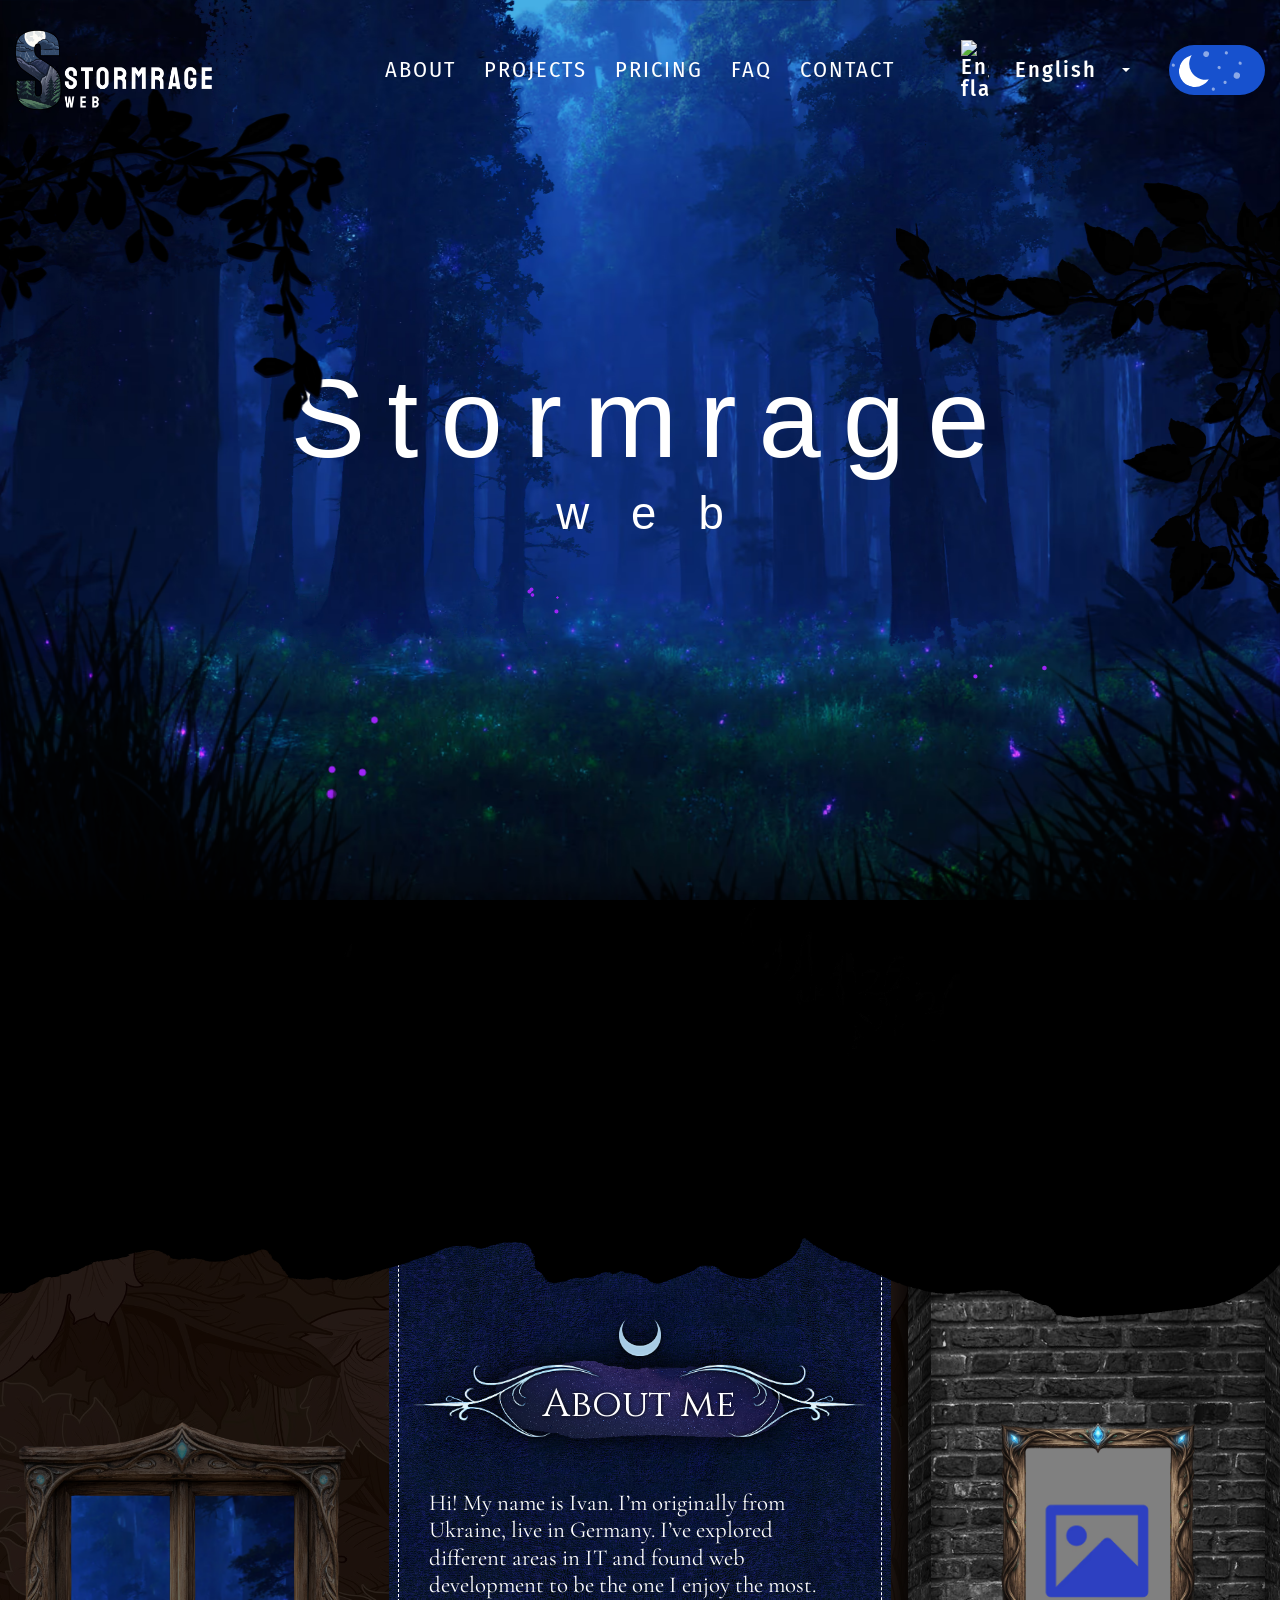
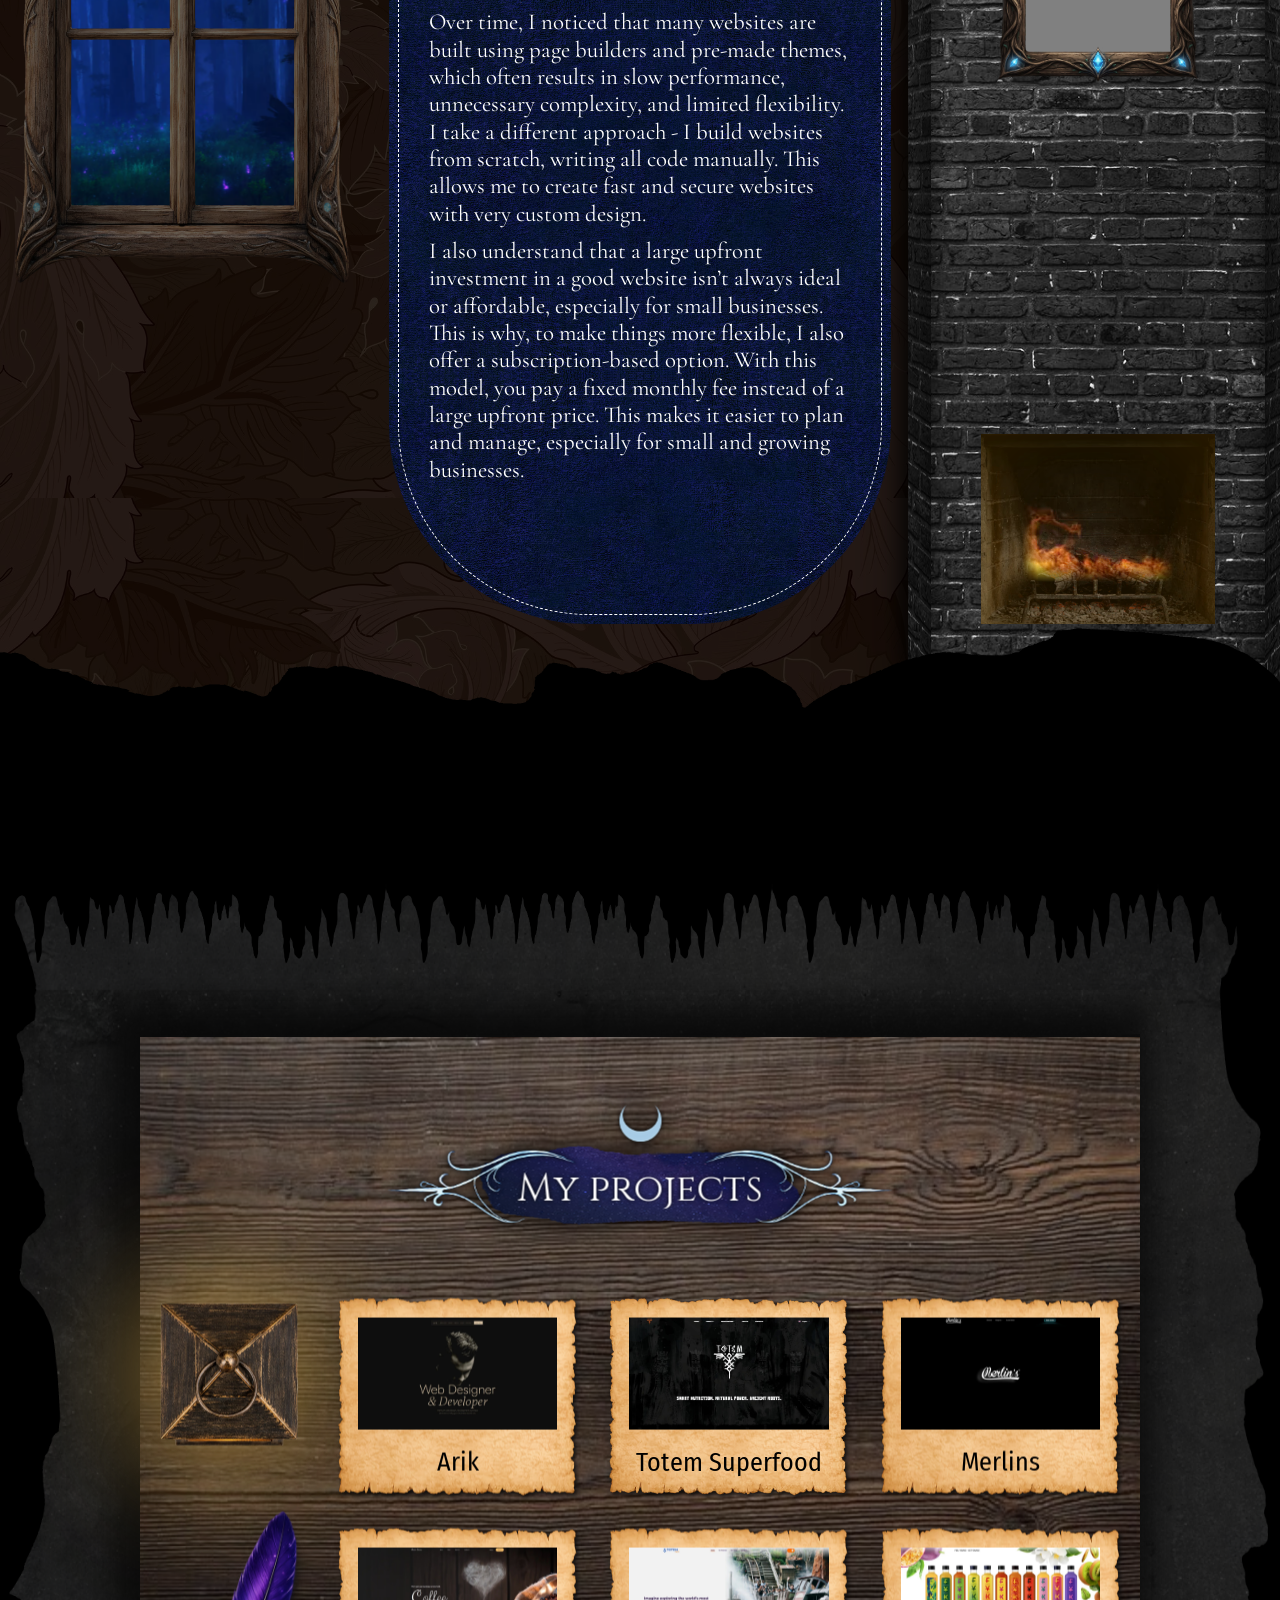
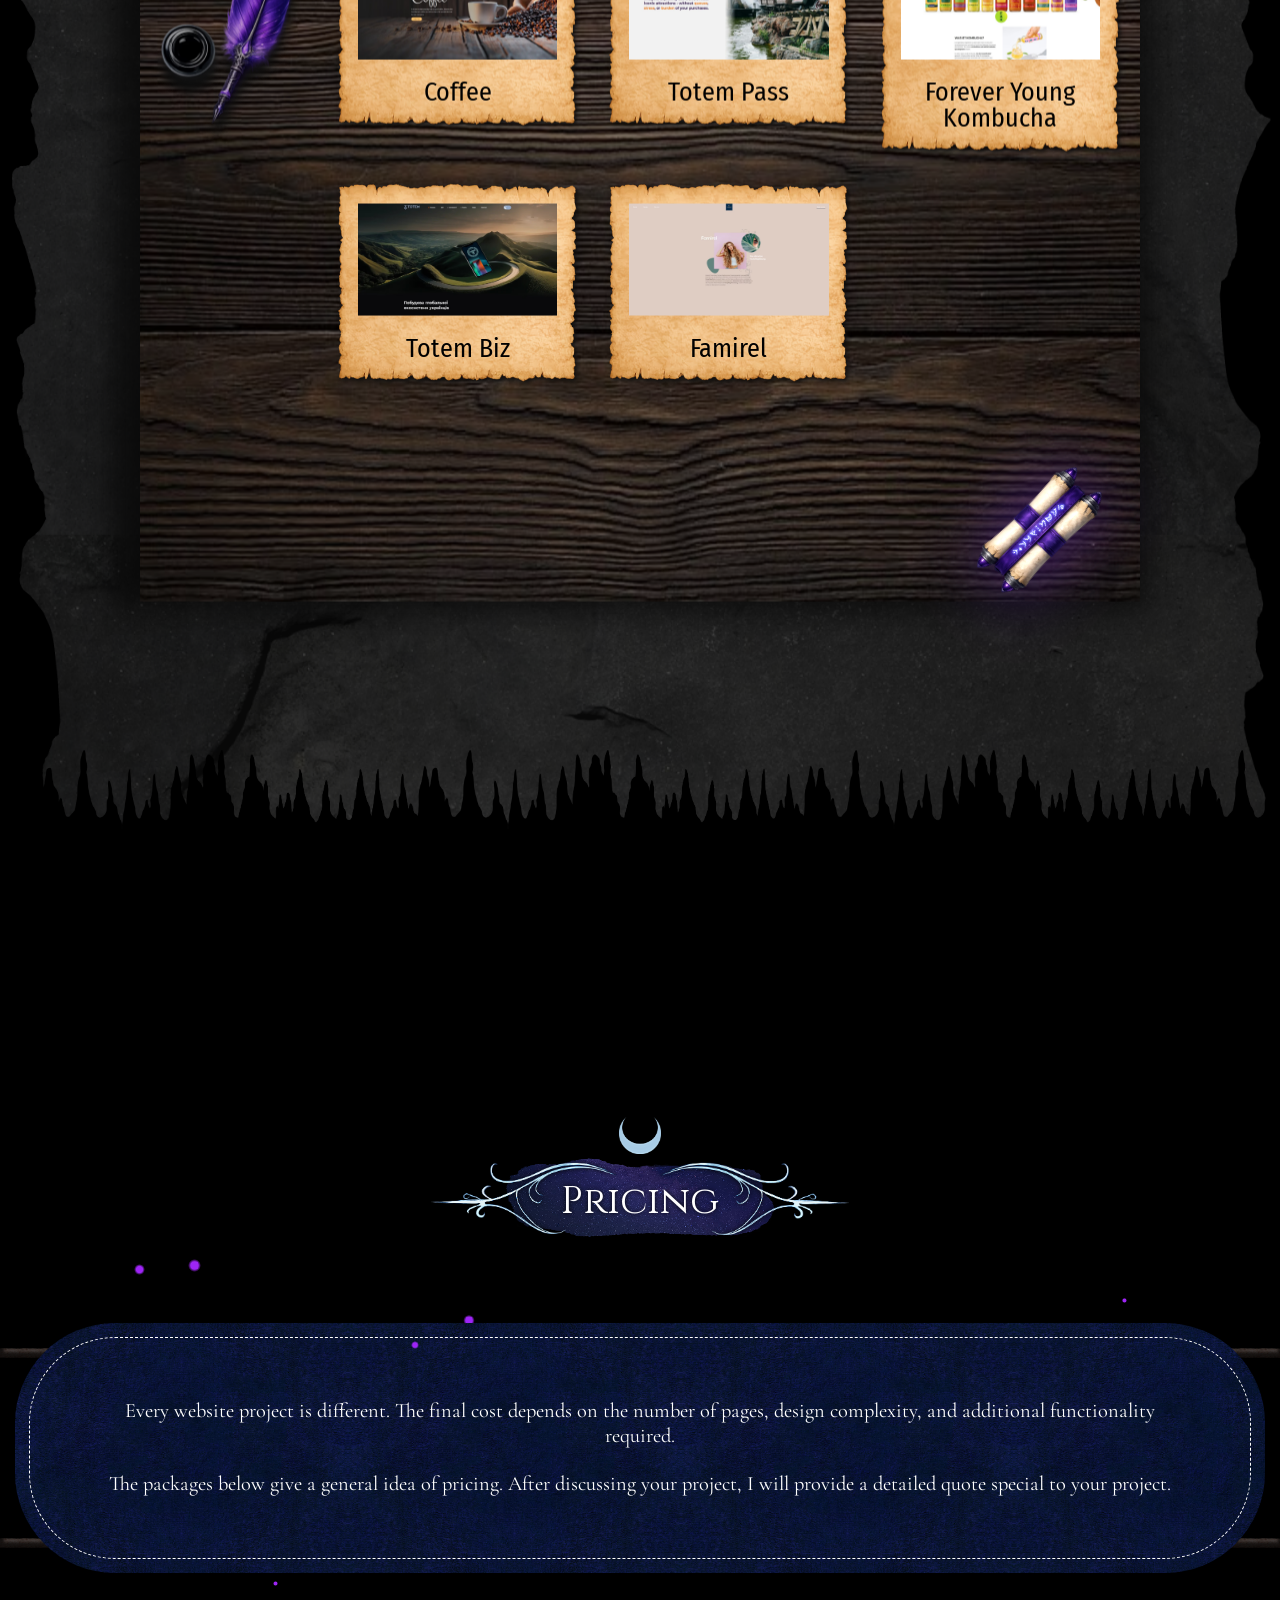
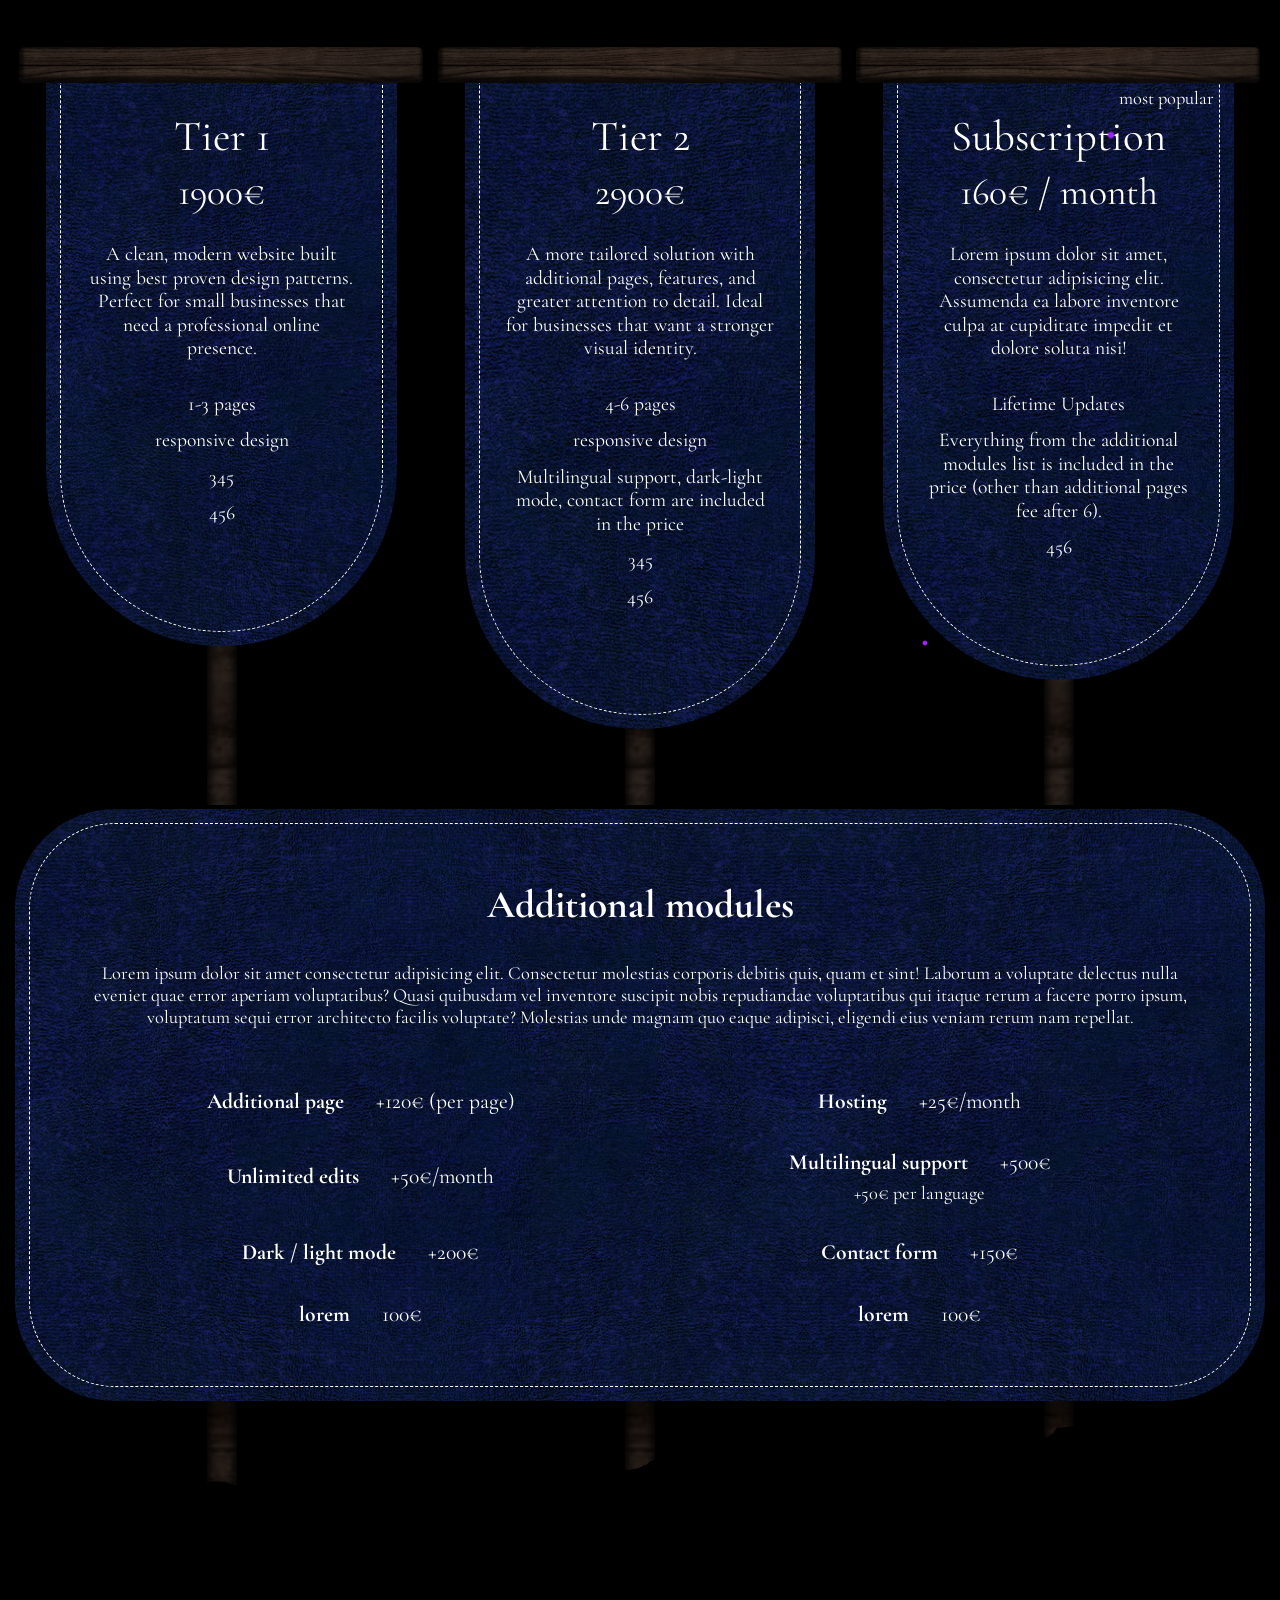
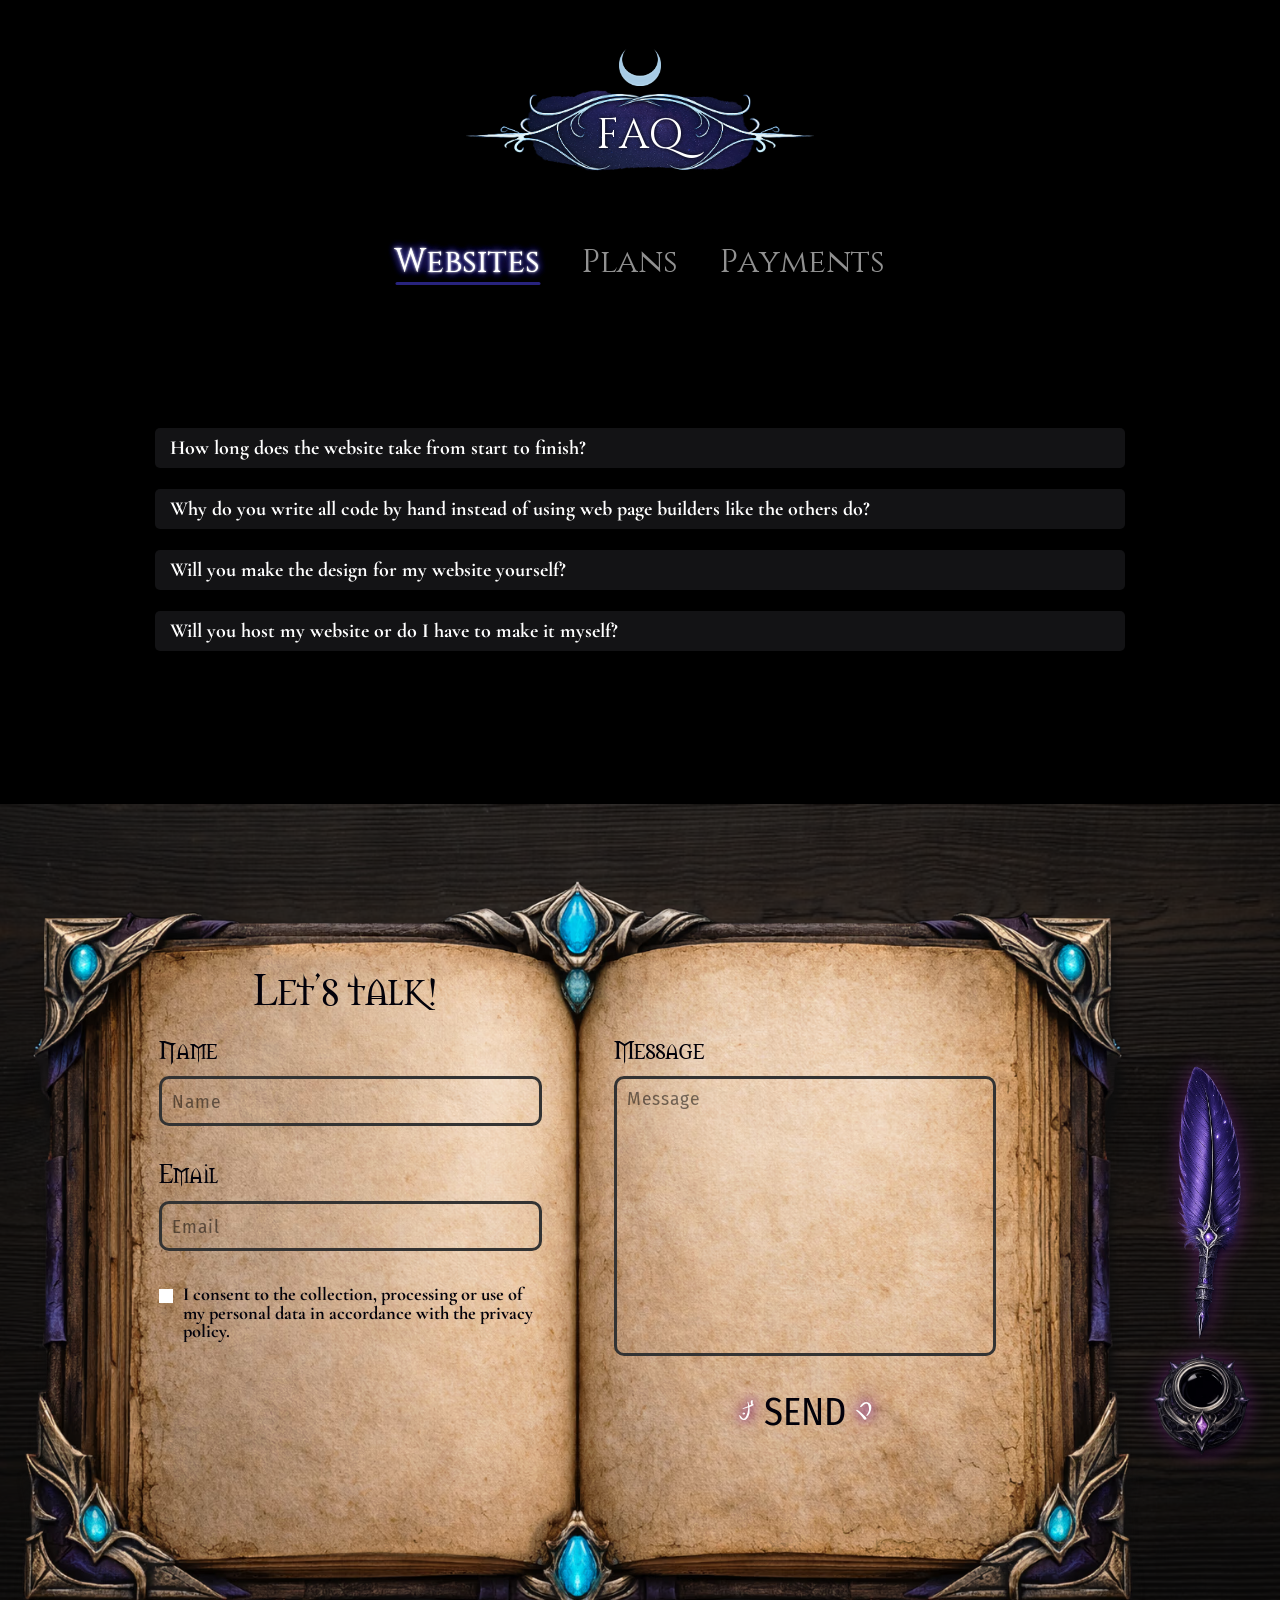
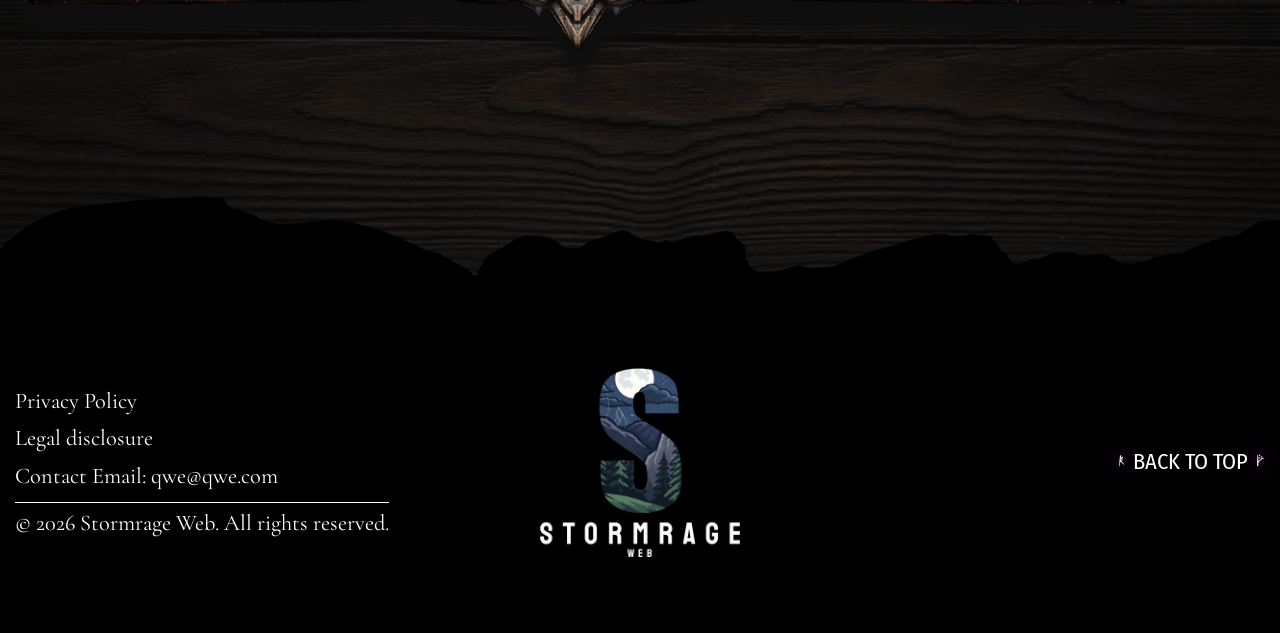
==== commit e1099d25: "Updates" ====
--- a/index.html
+++ b/index.html
@@ -10,8 +10,8 @@
 		<link rel="shortcut icon" href="./assets/img/favicon/favicon-black.ico" media="(prefers-color-scheme: light)">
 		<link rel="shortcut icon" href="./assets/img/favicon/favicon-white.ico" media="(prefers-color-scheme: dark)">
 		<title>Home Page</title>
-		<script defer src="./js/app.min.js?v=1777254256774"></script>
-		<link rel="stylesheet" defer href="./css/app.min.css?v=1777254256774">
+		<script defer src="./js/app.min.js?v=1777254917085"></script>
+		<link rel="stylesheet" defer href="./css/app.min.css?v=1777254917085">
 	</head>
 	<body>
 		<div class="wrapper">
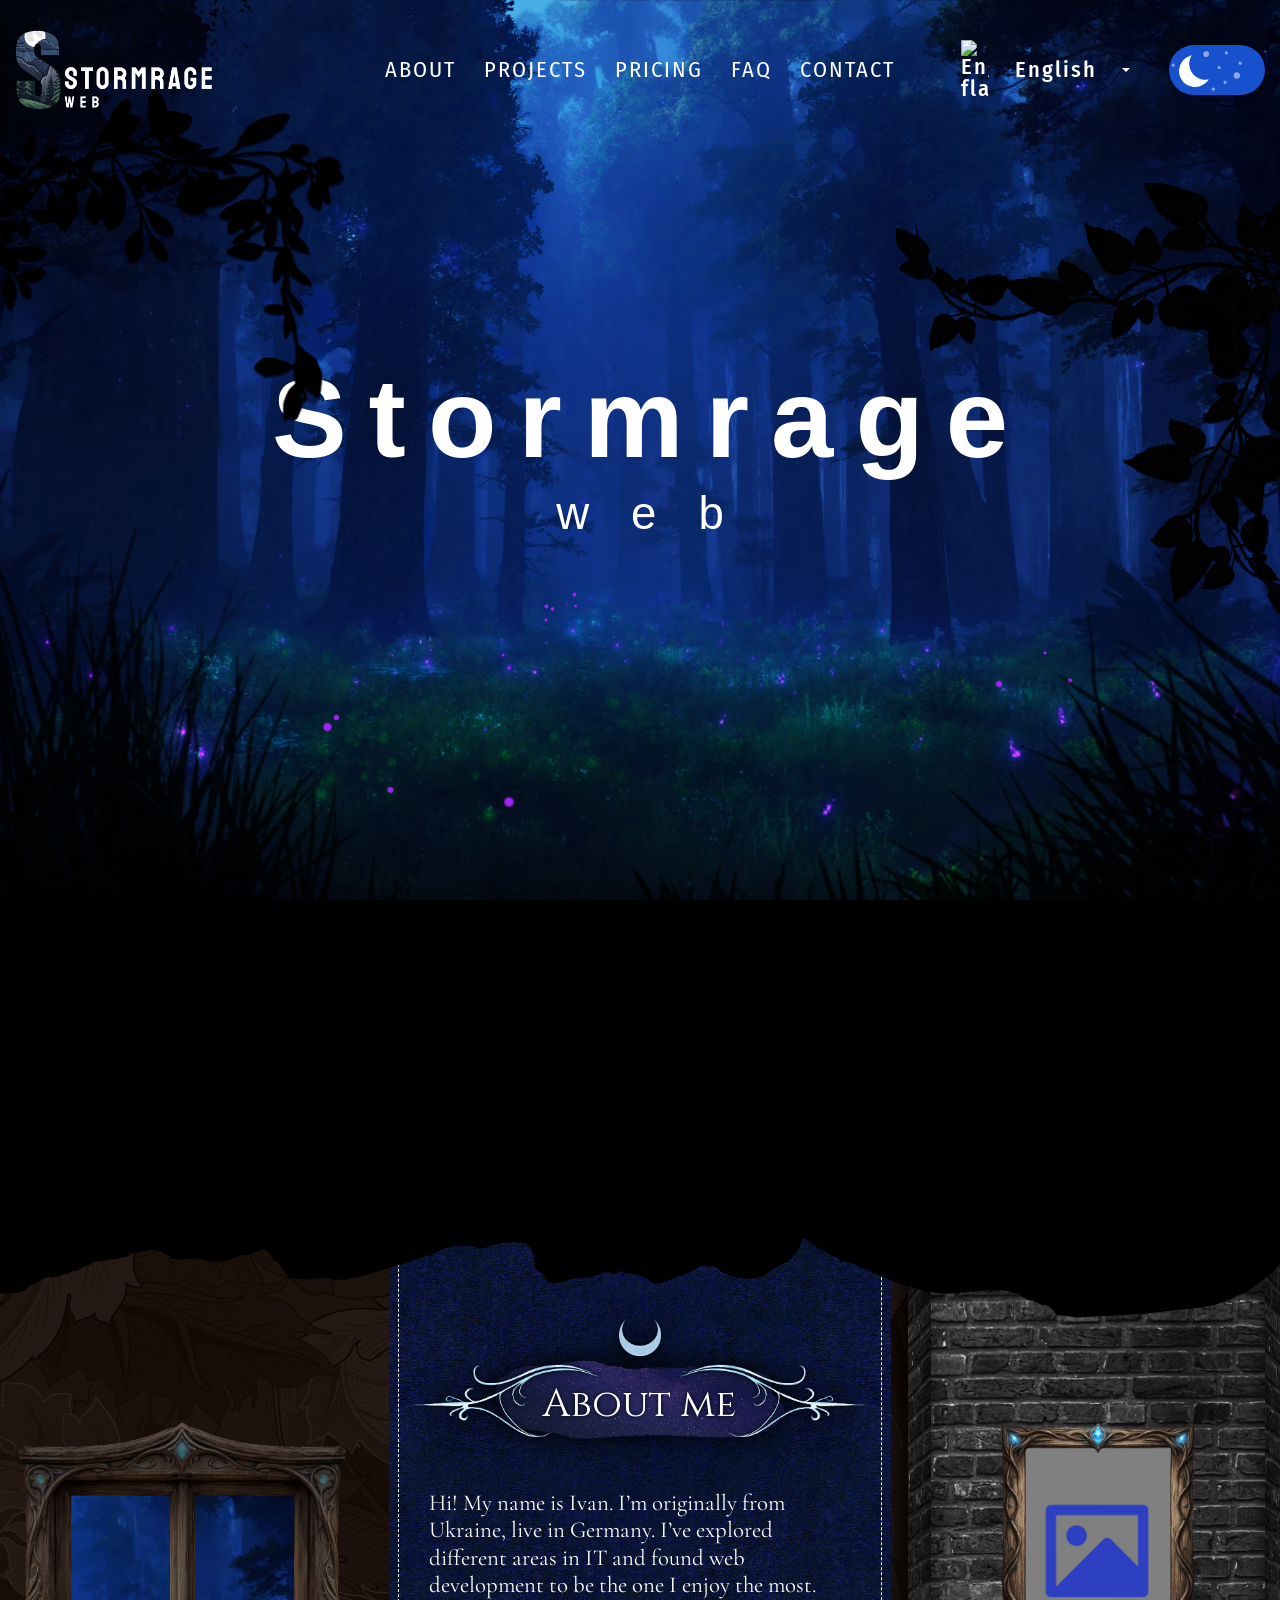
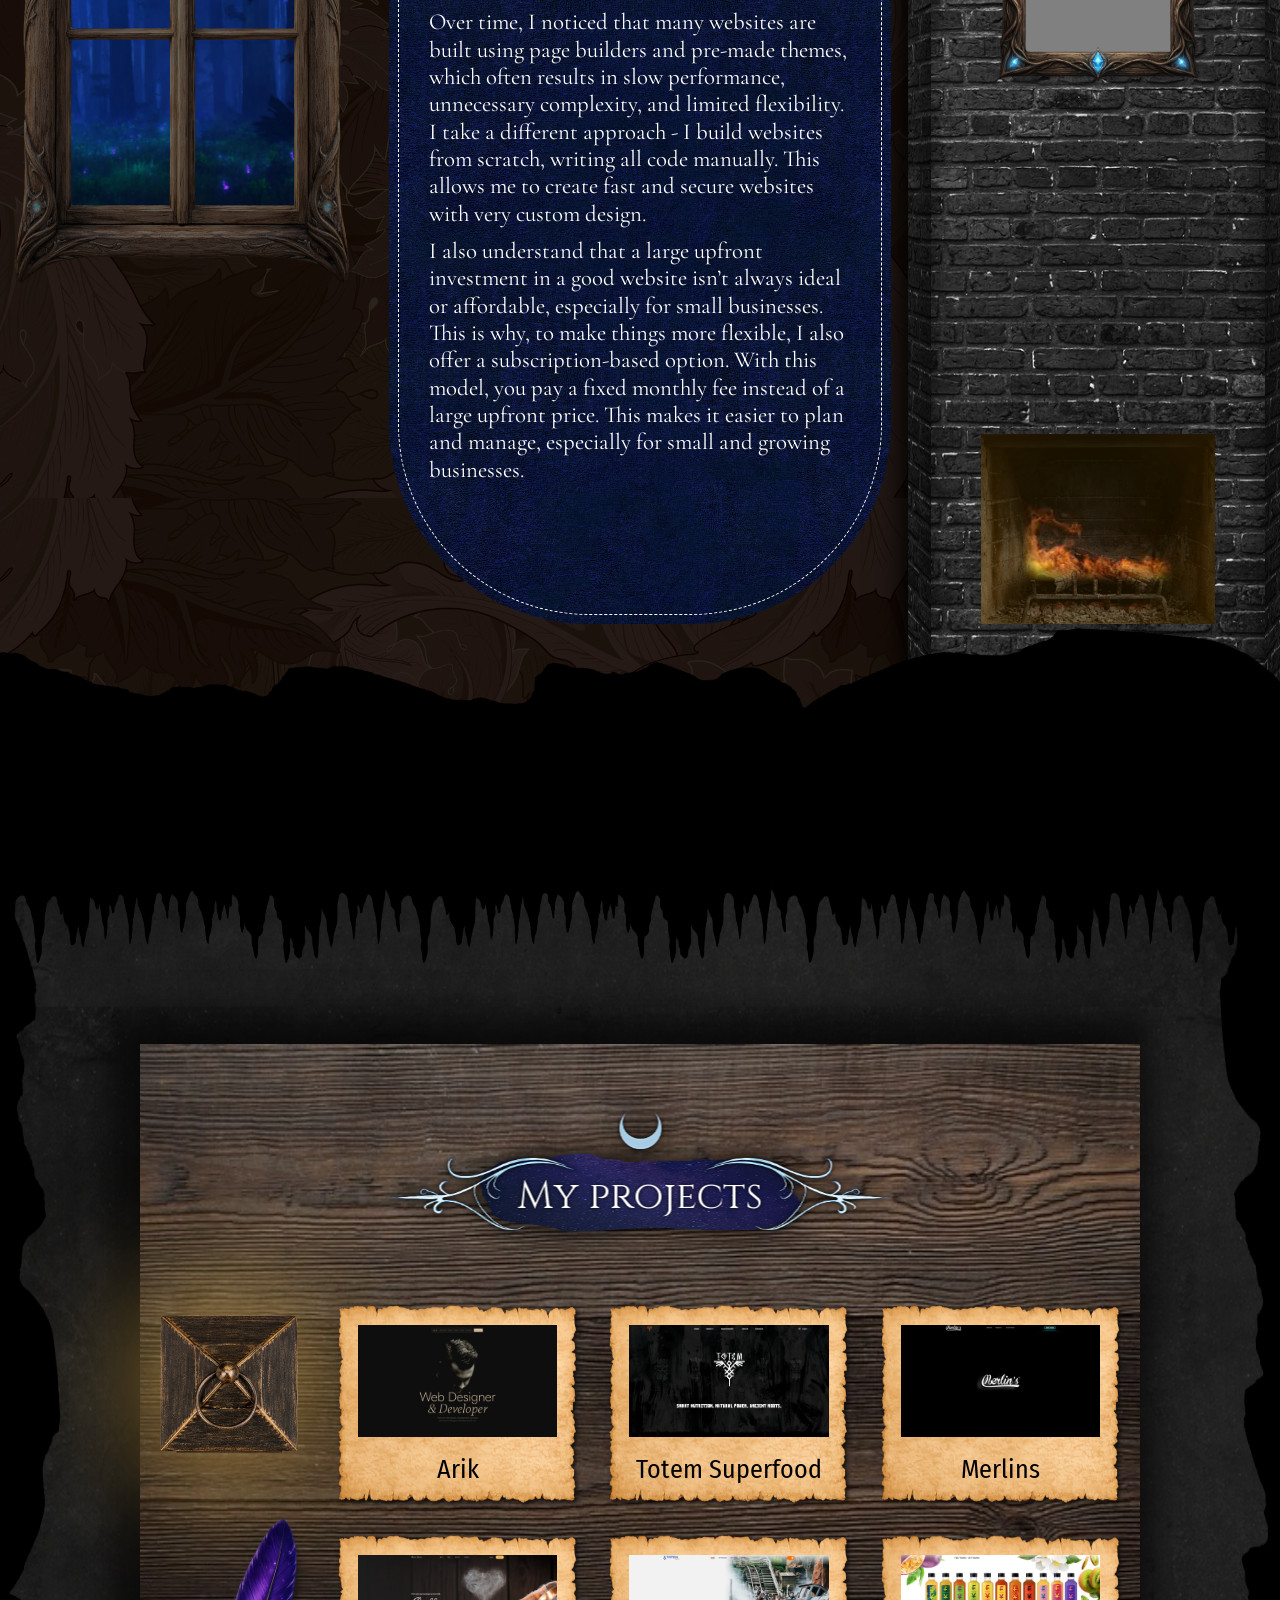
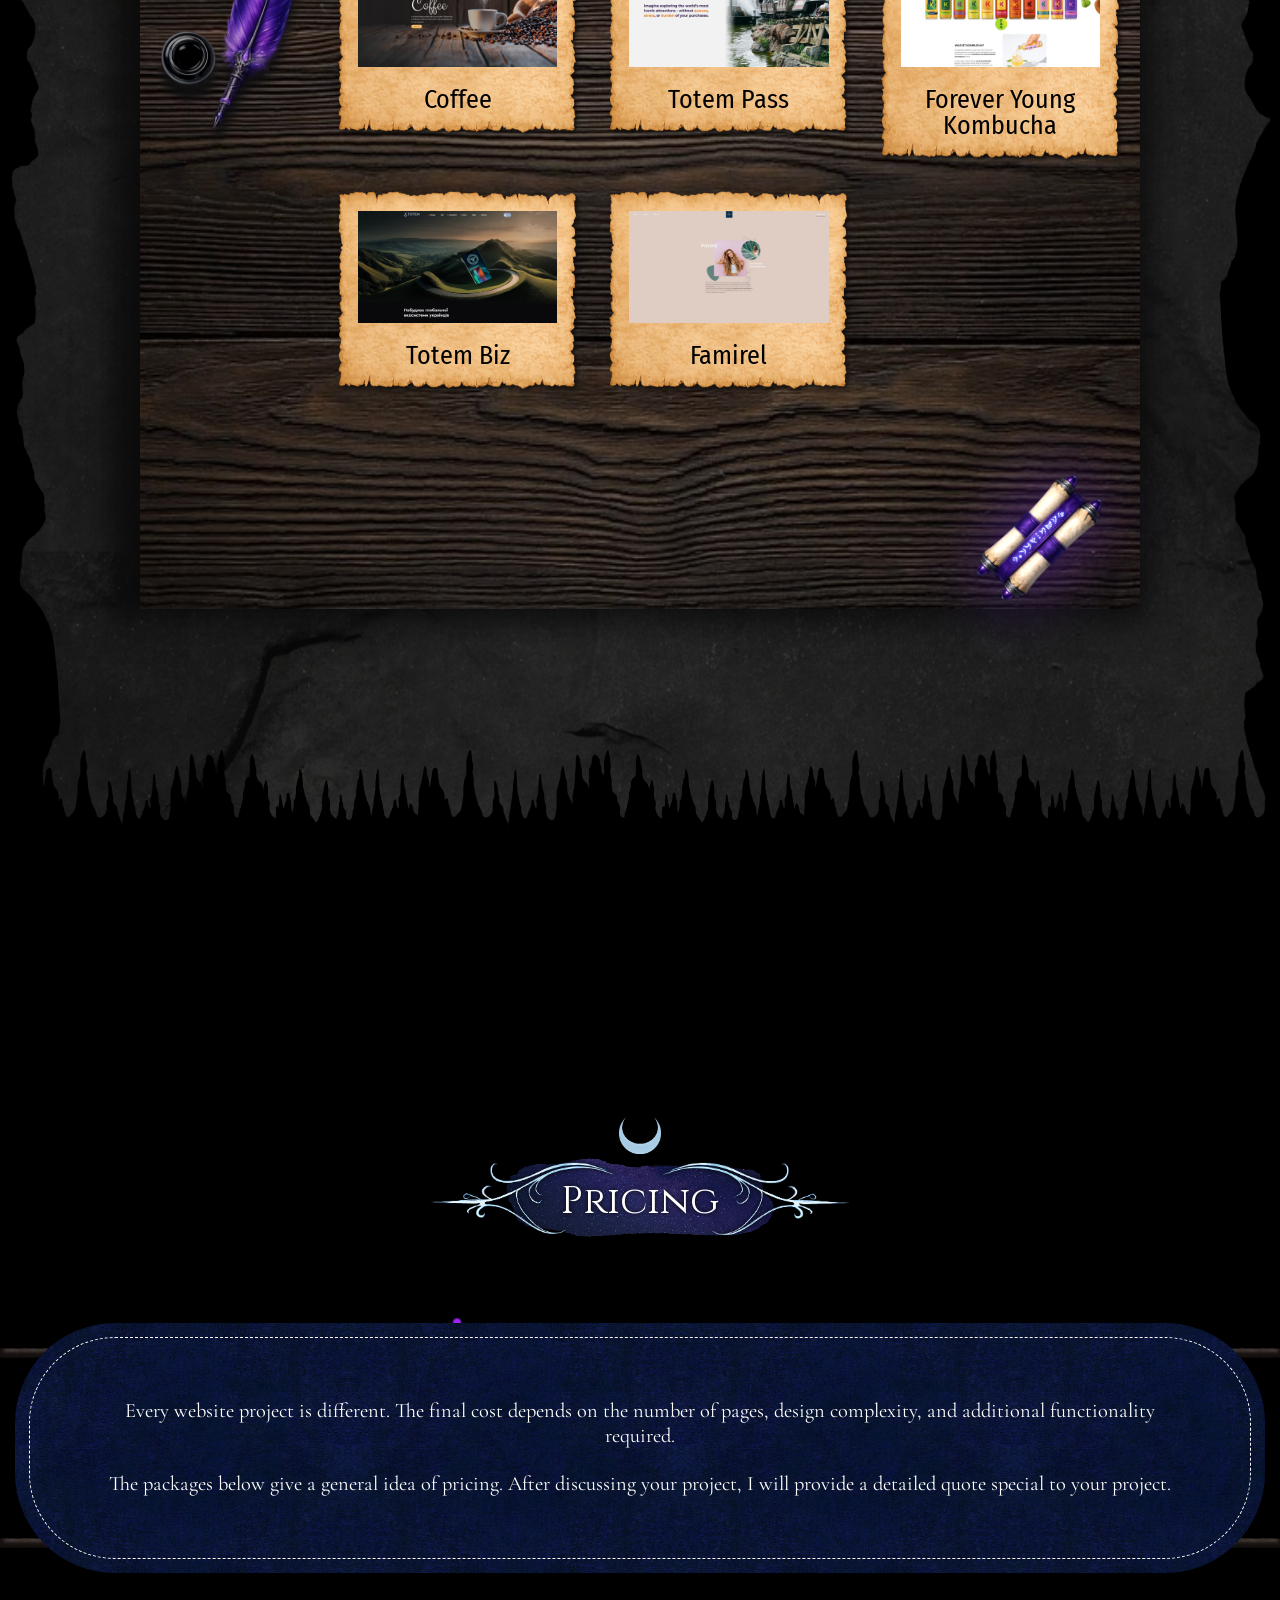
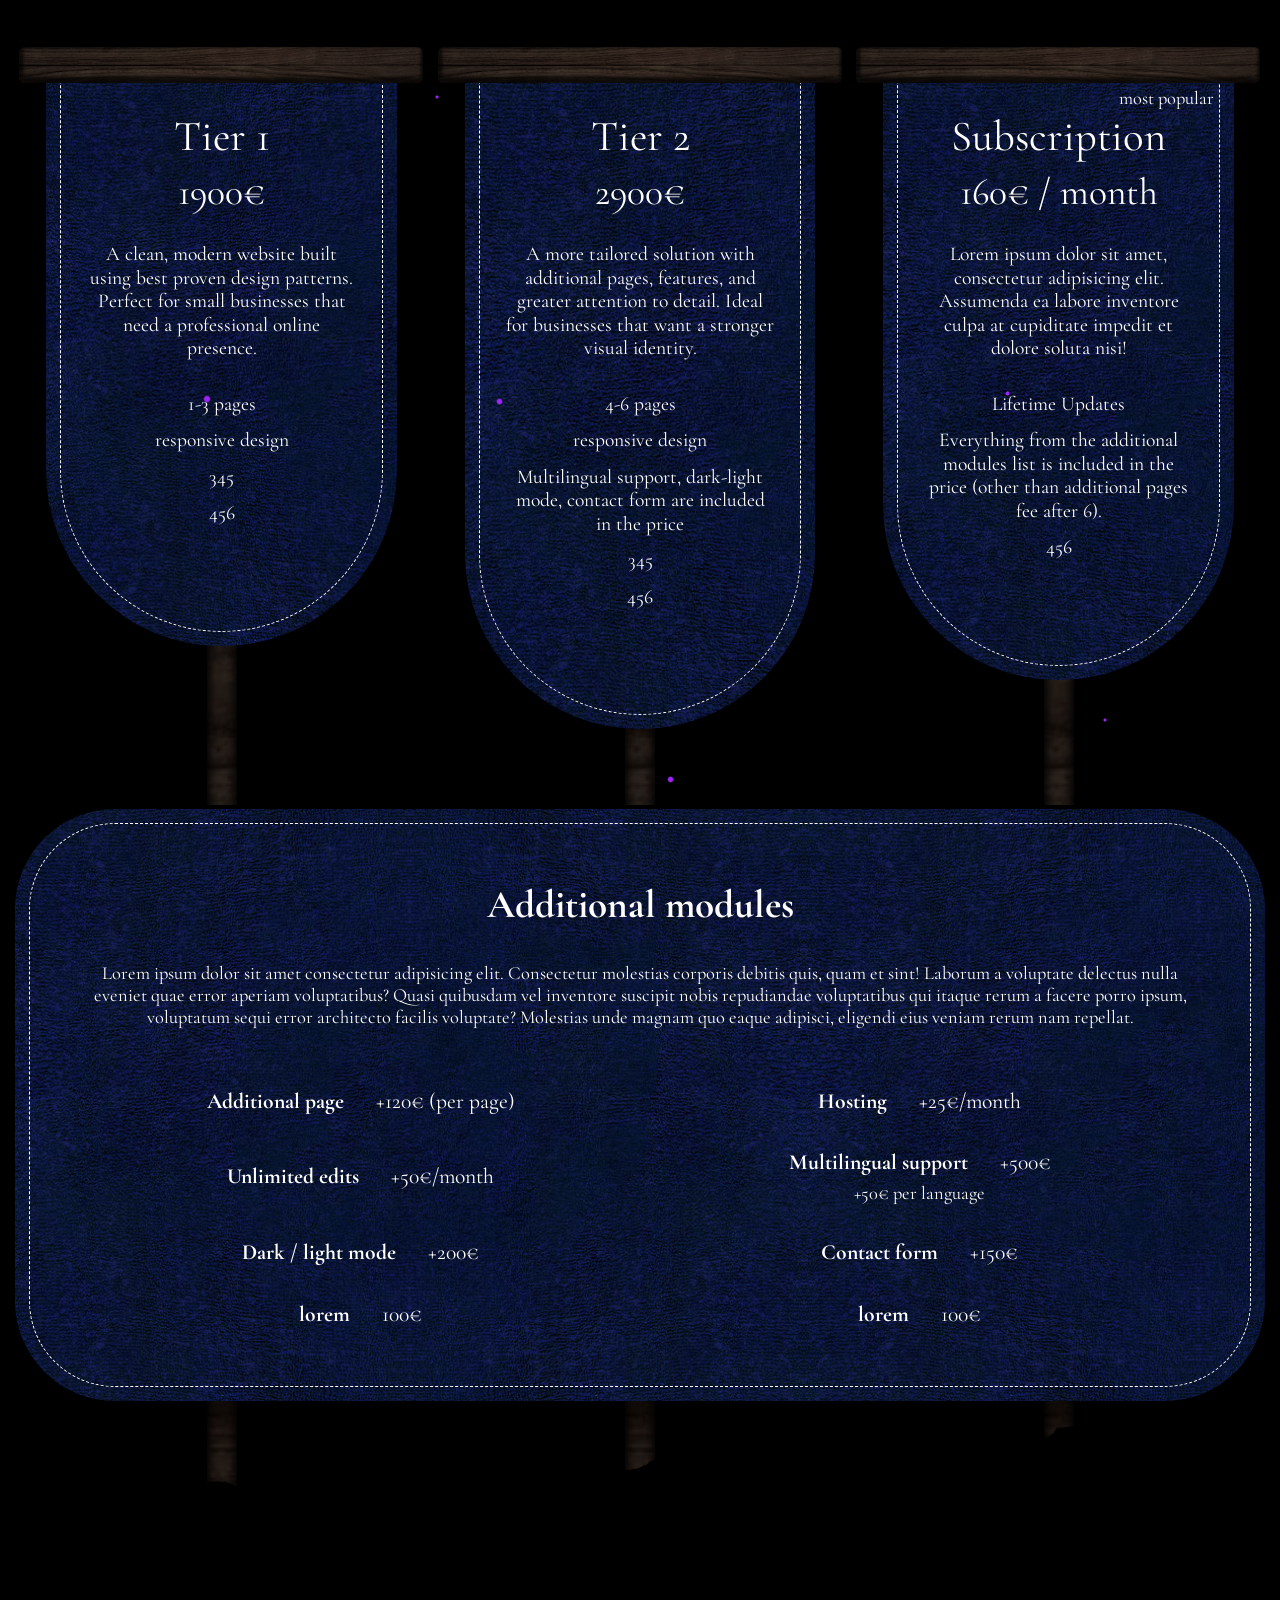
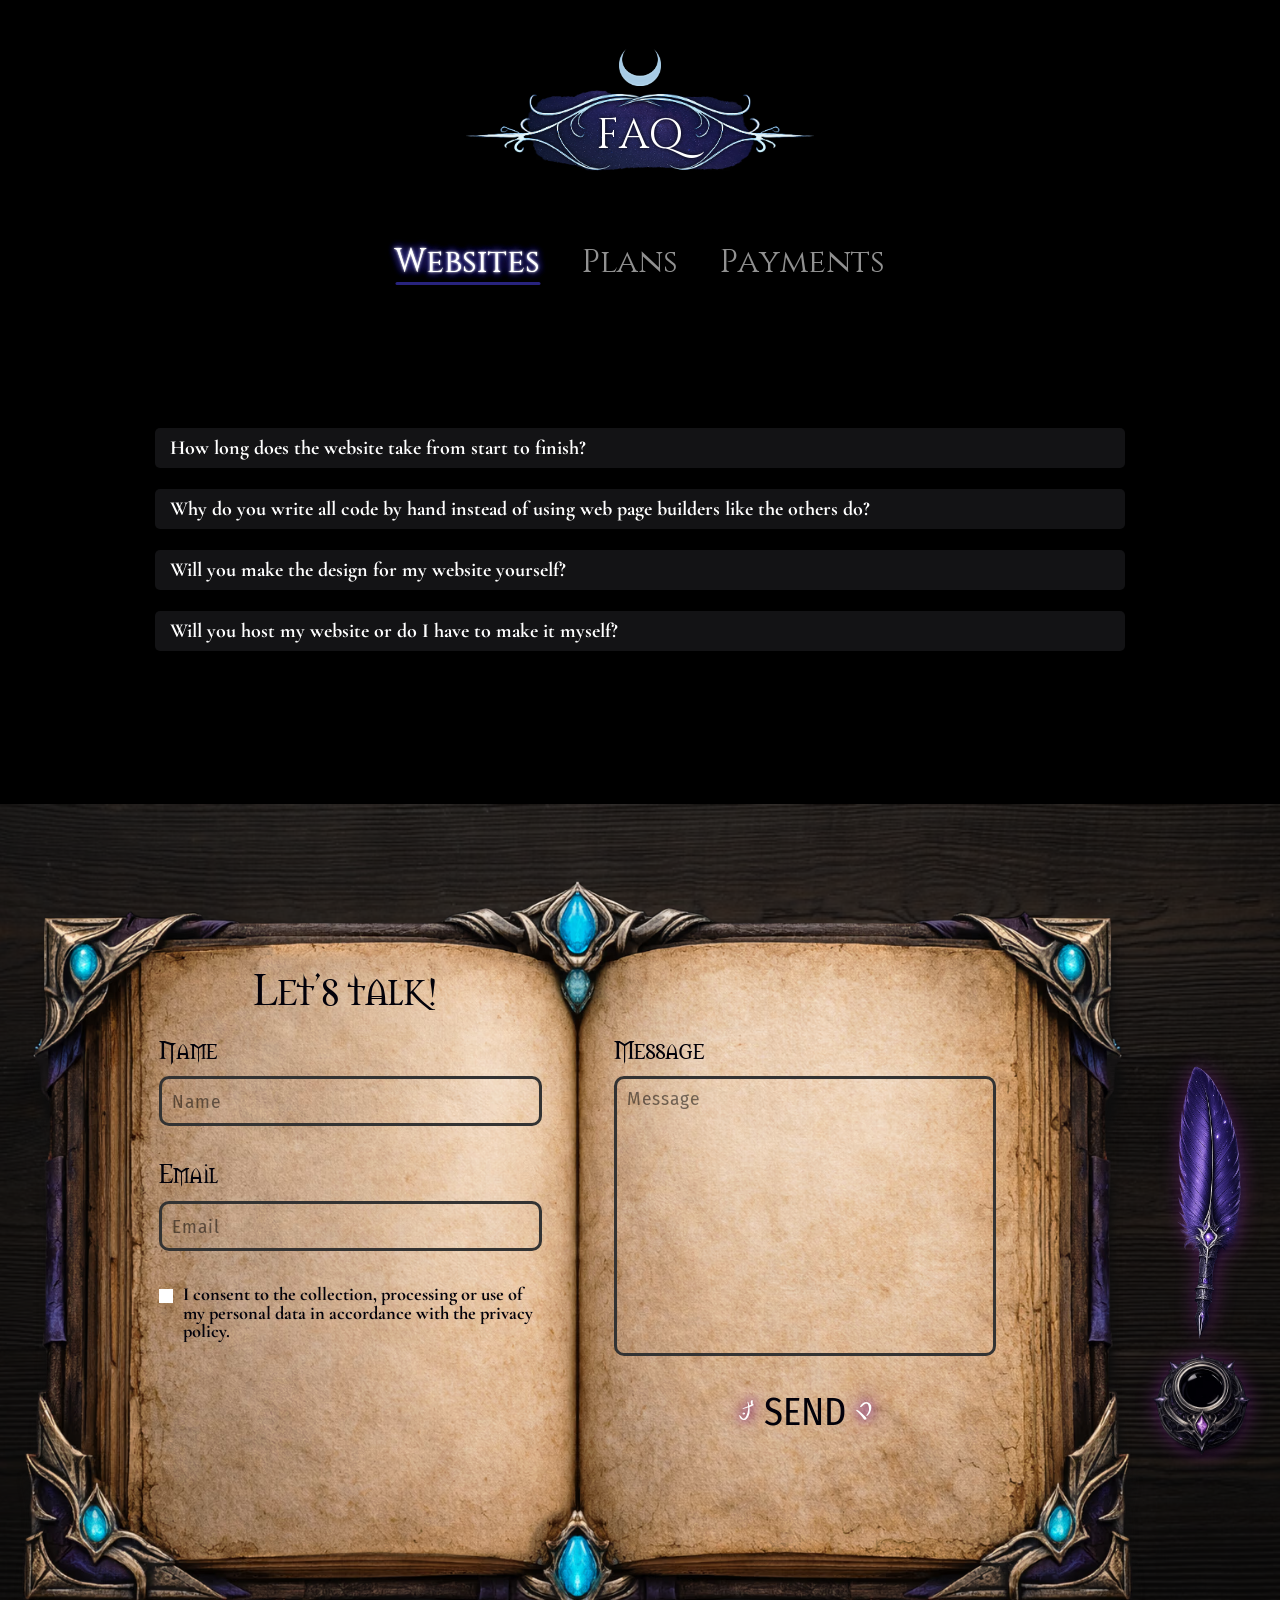
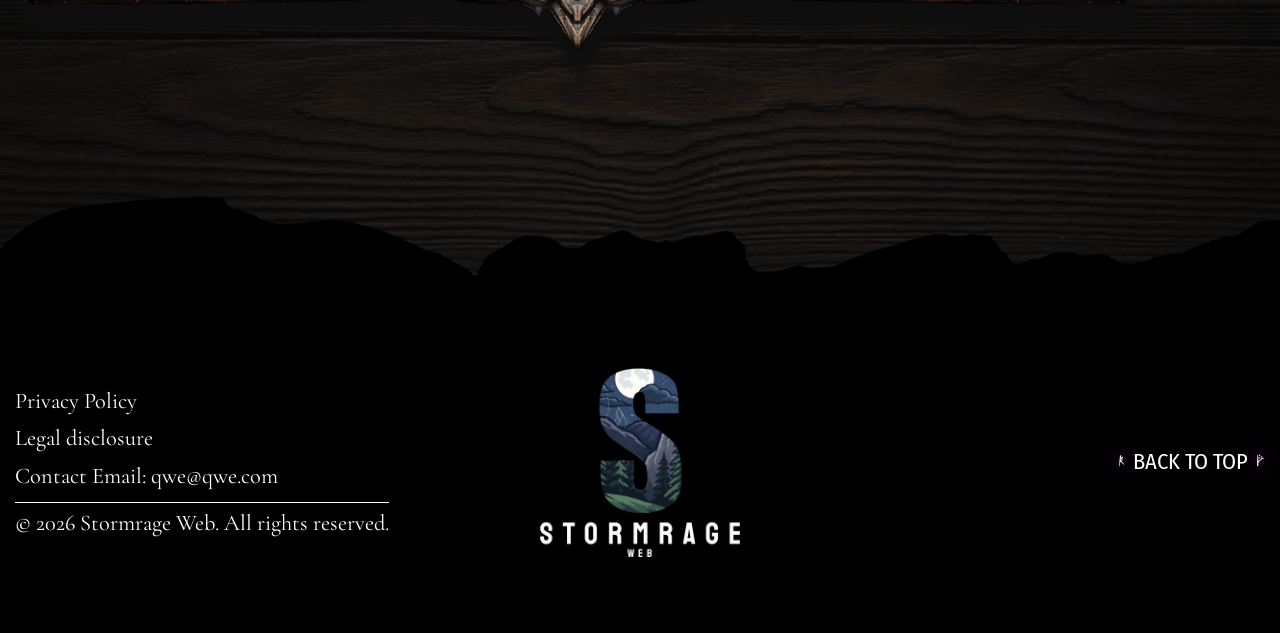
==== commit ad11d34c: "Updates" ====
--- a/index.html
+++ b/index.html
@@ -10,8 +10,8 @@
 		<link rel="shortcut icon" href="./assets/img/favicon/favicon-black.ico" media="(prefers-color-scheme: light)">
 		<link rel="shortcut icon" href="./assets/img/favicon/favicon-white.ico" media="(prefers-color-scheme: dark)">
 		<title>Home Page</title>
-		<script defer src="./js/app.min.js?v=1777254917085"></script>
-		<link rel="stylesheet" defer href="./css/app.min.css?v=1777254917085">
+		<script defer src="./js/app.min.js?v=1777331655236"></script>
+		<link rel="stylesheet" defer href="./css/app.min.css?v=1777331655236">
 	</head>
 	<body>
 		<div class="wrapper">
--- a/css/app.min.css
+++ b/css/app.min.css
@@ -1 +1 @@
-@import url("https://fonts.googleapis.com/css?family=Cinzel+Decorative:regular,700&display=swap");@import url("https://fonts.googleapis.com/css?family=Cormorant+Garamond:regular,700&display=swap");@import url("https://fonts.googleapis.com/css?family=Fira+Sans+Condensed:regular&display=swap");*{border:0;margin:0;padding:0}*,:after,:before{box-sizing:border-box}:after,:before{display:inline-block}body,html{height:100%}body{line-height:1;scrollbar-gutter:stable;-ms-text-size-adjust:100%;-moz-text-size-adjust:100%;-webkit-text-size-adjust:100%;-webkit-font-smoothing:antialiased;-moz-osx-font-smoothing:grayscale}button,input,textarea{background-color:transparent;color:inherit;font-family:inherit;font-size:inherit;line-height:inherit}input,textarea{width:100%}label{display:inline-block}button,option,select{cursor:pointer}a{color:inherit;display:inline-block;text-decoration:none}ul li{list-style:none}img{height:auto;max-width:100%;vertical-align:middle}h1,h2,h3,h4,h5,h6{font-size:inherit;font-weight:inherit}address{font-style:normal}@font-face{font-display:swap;font-family:Morpheus;font-style:normal;font-weight:400;src:url(../assets/fonts/Morpheus.woff2) format("woff2")}@font-face{font-display:swap;font-family:DarnassianRunes;font-style:normal;font-weight:400;src:url(../assets/fonts/DarnassianRunes.woff2) format("woff2")}@font-face{font-display:swap;font-family:Cinzel;font-style:normal;font-weight:400;src:url(../assets/fonts/Cinzel.woff2) format("woff2")}*{transition:color .3s,background-color .3s}body{background-color:#000;color:#02010a;font-family:Cormorant Garamond;font-size:1rem;min-width:20rem}[data-fls-scrolllock] body{overflow:hidden;overscroll-behavior:none;touch-action:none}.wrapper{display:flex;flex-direction:column;min-height:100%;overflow:clip}.wrapper>main{flex:1 1 auto}.wrapper>*{min-width:0}[class*=__container]{margin:0 auto;max-width:120rem;padding-left:.9375rem;padding-right:.9375rem}input:-webkit-autofill,input:-webkit-autofill:focus{transition:background-color 0s 600000s,color 0s 600000s!important}.title-box{background:url(../assets/img/decor/title-bg.avif) 50% 45%/60% 80% no-repeat;display:inline-flex;filter:drop-shadow(0 0 .9375rem #000);padding-block:1.875rem;padding-inline:.9375rem;position:relative}.title-box:before{aspect-ratio:542/479;background:url(../assets/img/decor/title-decor-top.avif) 0 0/contain no-repeat;bottom:95%;content:"";filter:drop-shadow(0 0 .125rem #000);left:50%;pointer-events:none;position:absolute;transform:translate(-50%)}.title{align-items:center;color:#fff;display:flex;font-family:var(--titleFontFamily);position:relative;text-align:center;text-shadow:0 0 .25rem #000;white-space:nowrap}.title:before{background:url(../assets/img/decor/title-decor.avif) 0 0/contain no-repeat;content:"";filter:drop-shadow(0 0 .125rem #000);height:200%;pointer-events:none;width:12.5rem}.title:after{background:url(../assets/img/decor/title-decor.avif) 0 0/contain no-repeat;content:"";filter:drop-shadow(0 0 .125rem #000);height:200%;pointer-events:none;transform:scaleX(-1);width:12.5rem}.divider{background:#000;position:relative;width:100%;z-index:49}.privacy-policy__background{display:grid;height:110lvh;left:0;position:fixed;top:-5%;width:110vw;z-index:0}.privacy-policy__background>*{grid-area:1/1}.privacy-policy__background-image{height:100%;transition:opacity .3s;width:100%}.privacy-policy__background-image--dark{background:url(../assets/img/hero/dark/bg-full.avif) 50% 50%/cover no-repeat}.privacy-policy__background-image--light{background:url(../assets/img/hero/light/bg-full.avif) 50% 50%/cover no-repeat}.privacy-policy__container{align-items:center;display:flex;flex-direction:column}.privacy-policy__body{color:#000;display:flex;flex-direction:column;margin:0 auto;position:relative;width:60%}.privacy-policy__body:before{background:url(../assets/img/textures/wood-01-vertical.avif) 0 0/contain repeat;height:120%;width:2.5rem;z-index:1}.privacy-policy__body:after,.privacy-policy__body:before{box-shadow:inset 0 .125rem .5rem .1875rem #000;content:"";left:0;pointer-events:none;position:absolute;top:0;transition:filter .5s}.privacy-policy__body:after{background:url(../assets/img/textures/wood-01.avif) 0 0/contain repeat;height:1.875rem;width:100%;z-index:2}.privacy-policy__content{height:100%;width:100%}.privacy-policy__content:before{background-color:#727272;border-radius:50%;box-shadow:0 0 .0625rem .09375rem #000;content:"";height:.5rem;left:.9375rem;position:absolute;top:.75rem;width:.5rem;z-index:10}.privacy-policy__title{font-family:var(--secondaryFontFamily)}.privacy-policy__section{border-radius:.625rem}.privacy-policy__section:not(:first-child){margin-top:2.5rem}.privacy-policy__section:first-child{margin-top:3.75rem}.privacy-policy__section{position:relative}.privacy-policy__section:before{left:10%}.privacy-policy__section:after,.privacy-policy__section:before{background:url(../assets/img/decor/chain.avif) 0 0/cover no-repeat;content:"";height:6.25rem;pointer-events:none;position:absolute;top:-2.5rem;transition:filter .5s;width:1.875rem;z-index:0}.privacy-policy__section:after{right:10%}.section-privacy-policy{color:#000}.section-privacy-policy__background{background:url(../assets/img/textures/wood-01.avif) 50% 50%/cover repeat;box-shadow:inset 0 .125rem .5rem .1875rem #000;height:100%;left:0;position:absolute;top:0;width:100%;z-index:1}.section-privacy-policy__body{background:url(../assets/img/textures/parchment.avif) 0 0/cover no-repeat;padding:1.25rem;position:relative;z-index:3}.section-privacy-policy__body:not(:last-child){margin-bottom:.9375rem}.section-privacy-policy__title{font-weight:700}.section-privacy-policy__title:not(:last-child){margin-bottom:1.25rem}.section-privacy-policy__subtitle{font-weight:700}.section-privacy-policy__subtitle:not(:last-child){margin-bottom:1.25rem}.section-privacy-policy__text:not(:last-child){margin-bottom:2.5rem}.section-privacy-policy__text p:not(:last-child){margin-bottom:.9375rem}html[data-fls-darklite-light] .privacy-policy__background-image--dark{opacity:0}html[data-fls-darklite-dark] .privacy-policy__background-image--dark,html[data-fls-darklite-light] .privacy-policy__background-image--light{opacity:1}html[data-fls-darklite-dark] .privacy-policy__background-image--light{opacity:0}.menu{position:relative}.menu__list{align-items:center;display:flex;gap:1.875rem}.menu__item{border-radius:.625rem;position:relative;transition:all .1s}.--header-scroll .menu__item,[data-fls-menu-open] .menu__item{box-shadow:0 .125rem .125rem .0625rem #000}.--header-scroll .menu__item:hover .menu__link,[data-fls-menu-open] .menu__item:hover .menu__link{box-shadow:0 .1875rem #1b0000;translate:0 .1875rem}.--header-scroll .menu__item:active .menu__link,[data-fls-menu-open] .menu__item:active .menu__link{box-shadow:0 -.0625rem #1b0000;translate:0 .375rem}.menu__link{border:.0625rem solid transparent;border-radius:.625rem;color:#fff;display:inline-flex;font-family:var(--fourthFontFamily);letter-spacing:.125rem;padding:.625rem .3125rem;position:relative;text-transform:uppercase;text-wrap:nowrap;transition:all .1s}.--header-scroll .menu__link,[data-fls-menu-open] .menu__link{background:url(../assets/img/textures/wood-02.avif) 0 0/cover no-repeat;border:.0625rem solid rgba(0,0,0,.396);box-shadow:0 .375rem #1b0000}.menu__link:hover .menu__link-decor{color:#b410d4;filter:drop-shadow(0 0 .625rem #b410d4);text-shadow:0 0 .625rem #b410d4}.menu__link-decor{color:#fff;filter:drop-shadow(0 0 .625rem #6e0d81);font-family:var(--runesFontFamily);text-shadow:0 0 .625rem #6e0d81;transition:all .2s}.icon-menu{border:.0625rem solid transparent;border-radius:.625rem;color:#fff;display:none;padding:1.25rem 1.875rem;position:relative;text-transform:uppercase;transition:all .1s;width:100%}.--header-scroll .icon-menu,[data-fls-menu-open] .icon-menu{background:url(../assets/img/textures/wood-02.avif) 0 0/cover no-repeat;border:.0625rem solid rgba(0,0,0,.396);box-shadow:0 .375rem #1b0000}.header{background:none;border-bottom:.3125rem solid transparent;left:0;padding-bottom:1.875rem;padding-top:1.875rem;position:fixed;right:0;top:0;transition:all .3s;z-index:50}.header.--header-scroll{padding-bottom:1.25rem;padding-top:.3125rem}.header.--header-scroll,[data-fls-menu-open] .header{border-bottom:.3125rem solid #0a0000}.header.--header-scroll .header__background,.header.--header-scroll:after,[data-fls-menu-open] .header .header__background,[data-fls-menu-open] .header:after{opacity:1}.header__container{position:relative}.header__background{height:100%;left:0;opacity:0;pointer-events:none;position:absolute;top:0;transition:all .3s;width:100%}.header__background-image{background:url(../assets/img/textures/wood-header.avif) 50% 50%/cover repeat;height:100%;object-fit:cover;pointer-events:none;width:100%}.header__decor{opacity:0;transition:all .3s}.--header-scroll .header__decor,[data-fls-menu-open] .header__decor{opacity:1}.header__decor{aspect-ratio:1539/109;height:100%;left:50%;pointer-events:none;position:absolute;top:100%;transform:translate(-50%);z-index:2}.header__decor-image{height:100%;width:100%}.header__decor-image--small{aspect-ratio:1436/109;display:none;height:50%;object-fit:contain}.header__body{align-items:center;display:grid;gap:1.25rem;grid-template-columns:1fr auto 1fr;position:relative}.header__logo-image{max-height:5rem;max-width:12.5rem}.header__logo-image--mobile{display:none}.header__settings{align-items:center;display:flex;gap:1.25rem;justify-self:end}.header__language-dropdown{position:relative;z-index:52}.header__theme-switcher{border-radius:var(--toggleHeight);cursor:pointer;font-size:20%;height:var(--toggleHeight);justify-self:end;min-height:var(--toggleHeight);position:relative;transition:all 0s;width:var(--toggleWidth)}.transition-ready .header__theme-switcher{transition:all .5s ease-in-out}.header__theme-switcher{background:var(--nightColor)}[data-fls-darklite-light] .header__theme-switcher{background:var(--dayColor)}:root{--toggleHeight:3.125rem;--toggleWidth:6rem;--toggleBtnRadius:10em;--dayColor:#ff6d00;--moonColor:#fff;--nightColor:#1751ce;--bgColor--day:#7db7dd}.light{color:var(--dayColor)}.day{background:var(--nightColor)}.moon{border-radius:50%;display:block;position:absolute;transition:all 0s}.transition-ready .moon{transition:all .4s ease-in-out}.moon{background:var(--logoColor);box-shadow:3em 2.5em 0 0 var(--moonColor) inset,hsla(0,0%,100%,.5) 0 -7em 0 -4.5em,hsla(0,0%,100%,.5) 3em 7em 0 -4.5em,hsla(0,0%,100%,.5) 2em 13em 0 -4em,hsla(0,0%,100%,.5) 6em 2em 0 -4.1em,hsla(0,0%,100%,.5) 8em 8em 0 -4.5em,hsla(0,0%,100%,.5) 6em 13em 0 -4.5em,hsla(0,0%,100%,.5) -4em 7em 0 -4.5em,hsla(0,0%,100%,.5) -1em 10em 0 -4.5em;height:var(--toggleBtnRadius);left:3em;top:3em;transform:rotate(-75deg);width:var(--toggleBtnRadius)}.sun{background:var(--moonColor);box-shadow:3em 3em 0 5em var(--moonColor) inset,0 -5em 0 -2.7em var(--moonColor),3.5em -3.5em 0 -3em var(--moonColor),5em 0 0 -2.7em var(--moonColor),3.5em 3.5em 0 -3em var(--moonColor),0 5em 0 -2.7em var(--moonColor),-3.5em 3.5em 0 -3em var(--moonColor),-5em 0 0 -2.7em var(--moonColor),-3.5em -3.5em 0 -3em var(--moonColor);height:7em;left:18em;top:4.5em;transform:rotate(0deg);width:7em}.dropdown{position:relative}.--header-scroll .dropdown:before,[data-fls-menu-open] .dropdown:before{left:.625rem}.--header-scroll .dropdown:after,.--header-scroll .dropdown:before,[data-fls-menu-open] .dropdown:after,[data-fls-menu-open] .dropdown:before{background:url(../assets/img/textures/rope.avif) 0 0/contain repeat-y;border-radius:.25rem;content:"";height:0;position:absolute;top:1.25rem;transition:height .3s;width:.625rem;z-index:-1}.--header-scroll .dropdown:after,[data-fls-menu-open] .dropdown:after{right:.625rem}.--header-scroll .dropdown.open:after,.--header-scroll .dropdown.open:before,[data-fls-menu-open] .dropdown.open:after,[data-fls-menu-open] .dropdown.open:before{height:calc(100% + 9.6875rem)}.dropdown__button-wrapper{border-radius:.625rem;position:relative;transition:all .1s}.--header-scroll .dropdown__button-wrapper{box-shadow:0 .125rem .125rem #000}.--header-scroll .dropdown__button-wrapper .dropdown__button:active{box-shadow:0 -.0625rem #1b0000;translate:0 .375rem}.--header-scroll .header__language-dropdown:not(.open) .dropdown__button-wrapper:hover:not(:active) .dropdown__button{box-shadow:0 .1875rem #1b0000;translate:0 .1875rem}.--header-scroll .open .dropdown__button-wrapper .dropdown__button{box-shadow:0 -.0625rem #1b0000;translate:0 .375rem}.dropdown__button{align-items:center;border:none;cursor:pointer;display:flex;font-family:var(--fourthFontFamily);font-weight:500;height:3rem;justify-content:space-evenly;padding:.625rem;transition:color .6s;width:max-content;z-index:2}.dropdown__button img{inline-size:1.75rem;margin:0 .3125rem 0 0}.dropdown__button{border:.0625rem solid transparent;border-radius:.625rem;color:#fff;display:inline-flex;letter-spacing:.125rem;padding:.625rem .3125rem;position:relative;transition:all .1s}.--header-scroll .dropdown__button,[data-fls-menu-open] .dropdown__button{background:url(../assets/img/textures/wood-02.avif) 0 0/cover repeat;border:.0625rem solid rgba(0,0,0,.396);box-shadow:0 .375rem #1b0000}.dropdown__content{border-radius:.3125rem;display:flex;flex-direction:column;font-family:var(--fourthFontFamily);gap:1.25rem;left:0;margin:.0625rem 0 0;overflow-y:hidden;position:absolute;right:0;top:0;visibility:hidden;z-index:-1;z-index:1}.--header-scroll .dropdown__content,[data-fls-menu-open] .dropdown__content{height:0;transition:all .3s}.--header-scroll .open .dropdown__content,[data-fls-menu-open] .dropdown__content{height:8.375rem;padding:.625rem 0 0;top:5rem}.header:not(.--header-scroll) .dropdown__content{opacity:0;top:5rem}.header:not(.--header-scroll) .open .dropdown__content{animation:slideIn .3s ease-out;opacity:1;transition:all .3s}.dropdown__content li{align-items:center;display:flex}.--header-scroll .dropdown__content li,[data-fls-menu-open] .dropdown__content li{background:url(../assets/img/textures/wood-02.avif) 0 0/cover repeat}.dropdown__content li{border-radius:.3125rem;cursor:pointer;font-weight:500}.header:not(.--header-scroll) .dropdown__content li{background-color:#fff;color:#000}.header:not(.--header-scroll) .dropdown__content li:hover{background-color:#9e9e9e}.dropdown__content li{color:#fff;justify-content:flex-start;padding:.75rem 1.625rem .75rem 1rem;text-decoration:none}.--header-scroll .dropdown__content li,[data-fls-menu-open] .dropdown__content li{box-shadow:0 -.375rem #1b0000;transition:all .3s}.--header-scroll .dropdown__content li:active,[data-fls-menu-open] .dropdown__content li:active{filter:brightness(1.7)!important}.dropdown__content li img{inline-size:1.75rem;margin:0 1.25rem 0 0}.arrow-down{border-color:#fff transparent transparent;border-style:solid;border-width:.25rem .25rem 0;display:inline-block;height:0;margin:0 0 0 .3125rem;transition:border-color .6s;vertical-align:middle;width:0}.dropdown.open .dropdown__content{visibility:visible}@keyframes slideIn{0%{opacity:0;transform:translateY(-.625rem)}to{opacity:1;transform:translateY(0)}}@keyframes size{0%{background:var(--logo-color);transform:translateX(0) scale(1)}55%{background:var(--logo-color);transform:translateX(1.6875rem) scale(.5)}to{transform:translateX(4.0625rem) scale(1)}}@keyframes size-back{0%{background:#fff;transform:translateX(4.0625rem) scale(1)}55%{transform:translateX(1.6875rem) scale(.5)}to{transform:translateX(0) scale(1)}}[data-fls-header-scroll].--header-scroll{left:0;position:fixed;right:0;top:0;z-index:50}[data-fls-header-scroll-show].--header-scroll{transition:translate .3s;translate:0 -100%}[data-fls-header-scroll-show].--header-show{translate:0 0}.footer{background:#000;position:relative;z-index:49}.footer:before{background:url(../assets/img/textures/wall-horizontal.avif) 0 0/auto 6.25rem repeat-x;bottom:100%;content:"";height:6.25rem;left:0;position:absolute;transform:scale(-1) translateY(-.0625rem);width:100%}.footer__container{align-items:center;display:grid;gap:1.25rem;grid-template-columns:repeat(3,1fr);justify-items:center}.footer__info{align-items:center;color:#fff;display:flex;flex-direction:column;gap:.9375rem}.footer__logo{max-width:12.5rem}.footer__button{color:#fff}.info-footer__item:last-child{padding-top:.625rem}.info-footer__item:last-child:before{background-color:#fff;content:"";height:.0625rem;left:0;position:absolute;top:0;width:100%}.info-footer__item{display:inline-block;position:relative}.info-footer__item:hover .info-footer__link{text-shadow:0 0 .3125rem #b410d4,0 0 .625rem #b410d4,0 0 .9375rem #b410d4}.info-footer__item:hover .dot{opacity:1;transform:translate(0) rotate(var(--rotatation))}.info-footer__item:hover .dot:after{animation-play-state:running}.info-footer__link{appearance:none;display:inline-block;position:relative;text-align:center;text-decoration:none;z-index:1}.dot{display:block;height:var(--size);opacity:0;position:absolute;transform:translate(var(--starting-x),var(--starting-y)) rotate(var(--rotatation));transition:transform calc(var(--speed)/12) ease,opacity .5s;width:var(--size)}.dot:after{animation:hoverFirefly var(--speed) infinite,dimFirefly calc(var(--speed)/2) infinite calc(var(--speed)/3);animation-play-state:paused;background:#b410d4;border-radius:100%;box-shadow:0 0 .375rem 0 #b410d4,inset 0 0 .25rem 0 #b410d4,0 0 .125rem .0625rem hsla(0,0%,100%,.259);content:"";display:block;height:100%;width:100%}.dot-1{--rotatation:0deg;--speed:14s;--size:0.375rem;--starting-x:1.875rem;--starting-y:1.25rem;left:-1rem;top:.125rem}.dot-2{--rotatation:122deg;--speed:16s;--size:0.1875rem;--starting-x:2.5rem;--starting-y:0.625rem;left:0;top:.0625rem}.dot-3{--rotatation:39deg;--speed:20s;--size:0.25rem;--starting-x:-0.625rem;--starting-y:1.25rem;right:.875rem;top:-.5rem}.dot-4{--rotatation:220deg;--speed:18s;--size:0.125rem;--starting-x:-1.875rem;--starting-y:-0.3125rem;bottom:.25rem;right:-.875rem}.dot-5{--rotatation:190deg;--speed:22s;--size:0.3125rem;--starting-x:-2.5rem;--starting-y:-1.25rem;bottom:-.375rem;right:-.1875rem}.dot-6{--rotatation:20deg;--speed:15s;--size:0.25rem;--starting-x:0.75rem;--starting-y:-1.125rem;bottom:-.75rem;left:1.875rem}.dot-7{--rotatation:300deg;--speed:19s;--size:0.1875rem;--starting-x:0.375rem;--starting-y:-1.25rem;bottom:-1rem;left:2.75rem}@keyframes dimFirefly{0%{opacity:1}25%{opacity:.4}50%{opacity:.8}75%{opacity:.5}to{opacity:1}}@keyframes hoverFirefly{0%{transform:translate(0)}12%{transform:translate(.1875rem,.0625rem)}24%{transform:translate(-.125rem,.1875rem)}37%{transform:translate(.125rem,-.125rem)}55%{transform:translate(-.0625rem)}74%{transform:translateY(.125rem)}88%{transform:translate(-.1875rem,-.0625rem)}to{transform:translate(0)}}.button{display:inline-flex;text-transform:uppercase;transition:all .3s}.button--fw{width:100%}.button__decor{color:#fff;filter:drop-shadow(0 0 .625rem #6e0d81);font-family:var(--runesFontFamily);text-shadow:0 0 .625rem #6e0d81;transition:all .3s}.button__decor--left,.button__decor--right{animation:reset 2s linear 0s forwards}.button__text{transition:text-shadow .3s}@keyframes float{0%{transform:translate(0) rotate(0deg)}20%{transform:translate(-.1875rem,-.375rem) rotate(-2deg)}40%{transform:translate(.25rem,-.625rem) rotate(2deg)}60%{transform:translate(.375rem,-.25rem) rotate(1deg)}80%{transform:translate(-.125rem,.1875rem) rotate(-1deg)}to{transform:translate(0) rotate(0deg)}}@keyframes float-r{0%{transform:translate(0) rotate(0deg)}20%{transform:translate(-.1875rem,-.375rem) rotate(-2deg)}40%{transform:translate(.25rem,-.625rem) rotate(2deg)}60%{transform:translate(.375rem,-.25rem) rotate(1deg)}80%{transform:translate(-.125rem,.1875rem) rotate(-1deg)}to{transform:translate(0) rotate(0deg)}}@keyframes reset{0%{opacity:0;transform:translate(0) rotate(0deg)}to{opacity:1;transform:translate(0) rotate(0deg)}}html[data-fls-darklite-light]{--bg-forest:url(../assets/img/hero/light/bg.avif)}html[data-fls-darklite-dark]{--bg-forest:url(../assets/img/hero/dark/bg.avif)}.firefly--1{bottom:20%;height:10%;position:absolute;right:15%;width:10%}.firefly--2{bottom:10%;height:15%;left:25%;position:absolute;width:15%}.firefly--3{bottom:30%;height:5%;position:absolute;right:55%;width:5%}.firefly{animation-direction:alternate;animation-iteration-count:infinite;animation-name:glow;animation-timing-function:ease-in-out;background:radial-gradient(circle,currentColor 40%,transparent 70%);border-radius:50%;color:#9e25f6;position:absolute}.firefly:before{background-color:#9e25f6;content:"";height:50%;left:50%;position:absolute;top:50%;transform:translate(-50%,-50%);width:50%}@keyframes glow{0%{opacity:.4;transform:scale(.8)}to{opacity:1;transform:scale(1.2)}}.legal-disclosure{position:relative}.legal-disclosure__background{display:grid;pointer-events:none}.legal-disclosure__background>*{grid-column:1;grid-row:1}.legal-disclosure__bg-image{height:100lvh;object-fit:cover;transition:opacity .5s;width:100vw}.legal-disclosure__bg-image--dark{background:url(../assets/img/hero/dark/bg-full.avif) 50% 50%/cover no-repeat}.legal-disclosure__bg-image--light{background:url(../assets/img/hero/light/bg-full.avif) 50% 50%/cover no-repeat}.legal-disclosure__fireflies{height:100%;left:0;overflow:hidden;pointer-events:none;top:0;width:100%}.legal-disclosure__title{color:#fff;font-family:Staatliches,sans-serif;left:50%;position:absolute;text-align:center;top:30%;transform:translate(-50%,-50%)!important;z-index:12}.legal-disclosure__body{bottom:20%;left:50%;padding:2.5rem;position:absolute;transform:translateX(-50%);z-index:1}.legal-disclosure__body:before{border-radius:.3125rem;box-shadow:inset .0625rem -.1875rem .1875rem .1875rem rgba(0,0,0,.671);height:100%;left:0;width:100%;z-index:-1}.legal-disclosure__body:after,.legal-disclosure__body:before{background:url(../assets/img/textures/wood-01.avif) 0 0/cover repeat;content:"";pointer-events:none;position:absolute;top:0;transition:filter .5s}.legal-disclosure__body:after{box-shadow:inset 0 .125rem .5rem .1875rem #000;height:300%;left:50%;transform:translate(-50%);width:1.25rem;z-index:-2}.legal-disclosure__content{color:#fff}.legal-disclosure__content p:not(:last-child){margin-bottom:1.5625rem}html[data-fls-darklite-light] .legal-disclosure__bg-image--dark{opacity:0}html[data-fls-darklite-dark] .legal-disclosure__bg-image--dark,html[data-fls-darklite-light] .legal-disclosure__bg-image--light{opacity:1}html[data-fls-darklite-dark] .legal-disclosure__bg-image--light{opacity:0}.tabs{display:grid}.tabs__navigation{display:flex;font-family:var(--titleFontFamily);justify-self:center}.tabs__title{align-items:center;border-radius:.3125rem;color:#fff;color:#919191;display:flex;position:relative}.tabs__title:after{background-color:#28237e;border-radius:.125rem;bottom:-.625rem;content:"";height:.1875rem;left:50%;opacity:0;position:absolute;transform:translate(-50%);transition:all .3s;width:0}[data-fls-darklite-light] .tabs__title:after{background-color:#ab58ee}.tabs__title:hover{color:#ccc}.tabs__title:hover:after{opacity:.75;width:50%}.tabs__title.--tab-active{color:#fff;text-shadow:#fff 0 0 .0625rem,#fff 0 0 .1875rem,#28237e 0 0 .4375rem,#28237e 0 0 .5rem,#28237e 0 0 .5625rem,#28237e 0 0 .625rem,#28237e 0 0 .75rem}.tabs__title.--tab-active:after{opacity:1;width:100%}.tabs__content{padding:.625rem .9375rem}.tabs__body{animation:tabs-appear 1s ease forwards}@keyframes tabs-appear{0%{opacity:0;transform:translateY(6.25rem)}to{opacity:1;transform:translateY(0)}}.page{background-color:#000}.page__about,.page__projects{position:relative;z-index:40}.page__pricing,.page__projects{overflow:hidden}.page__pricing{background-color:#000;position:relative;z-index:39}.page__faq{position:relative;z-index:40}.page__contact{background-color:#000;position:relative;z-index:40}.hero{height:100lvh;overflow:hidden;position:relative;width:100vw}.hero:after{background:url(../assets/img/hero/light/beams.avif) 50% 50%/cover no-repeat;content:"";height:100%;left:0;opacity:0;pointer-events:none;position:fixed;top:0;transition:all .5s;width:100%;z-index:10}.hero__title-box{color:#fff;left:50%;position:fixed;top:50lvh;transform:translate(-50%,-50%)!important;z-index:12}.hero__title{font-family:Staatliches,sans-serif;text-align:center}.hero__title-secondary{display:block}.hero__background{height:100lvh;left:0;position:fixed;top:0;width:100vw}.hero__image{height:100lvh;object-fit:cover;transition:opacity .5s;width:100vw}.hero__image--dark{background:url(../assets/img/hero/dark/bg.avif) 50% 50%/cover no-repeat}.hero__image--light{background:url(../assets/img/hero/light/bg.avif) 50% 50%/cover no-repeat}.hero__layer{display:grid;pointer-events:none;position:fixed}.hero__layer>*{grid-column:1;grid-row:1}.hero__layer--1{height:100lvh;left:-5vw;top:50lvh;width:110vw;z-index:12}.hero__layer--2,.hero__layer--3,.hero__layer--4{height:100lvh;left:0;top:0;width:100vw;z-index:5}.hero__layer--5{aspect-ratio:1/1;right:-5vw;top:20lvh;width:35vw;z-index:13}.hero__layer--6{aspect-ratio:26/15;left:-15vw;top:10lvh;width:45vw;z-index:13}.hero__layer--8{pointer-events:auto;z-index:11}.hero__layer--fireflies{z-index:9}.hero__leaves--01{background:url(../assets/img/hero/dark/leaves-right.avif) 50% 50%/cover no-repeat;height:100%;width:100%}.hero__leaves--02{background:url(../assets/img/hero/dark/leaves-left.avif) 50% 50%/cover no-repeat;height:100%;width:100%}.hero__grass--01{background:url(../assets/img/hero/dark/fore-grass-02.avif) 50% 50%/cover no-repeat}.hero__tree-01{left:-2%;top:0;transition:all .5s;z-index:9}.hero__tree-01--light{background:url(../assets/img/hero/light/left-tree.avif) 50% 50%/cover no-repeat}.hero__tree-01--dark{background:url(../assets/img/hero/dark/left-tree.avif) 50% 50%/cover no-repeat}.hero__tree-02{left:0;top:0;transition:all .5s;z-index:8}.hero__tree-02--light{background:url(../assets/img/hero/light/right-tree.avif) 50% 50%/cover no-repeat}.hero__tree-02--dark{background:url(../assets/img/hero/dark/right-tree.avif) 50% 50%/cover no-repeat}.hero__tree-03{left:0;top:0;transition:all .5s;z-index:8}.hero__tree-03--light{background:url(../assets/img/hero/light/center-tree.avif) 50% 50%/cover no-repeat}.hero__tree-03--dark{background:url(../assets/img/hero/dark/center-tree.avif) 50% 50%/cover no-repeat}.hero__fireflies{height:100lvh;left:0;overflow:hidden;pointer-events:none;top:0;width:100vw}@keyframes banner-fade-in{0%{opacity:0;transform:scale(.3) translate(-50%,-50%)}to{opacity:1;transform:scale(1) translate(-50%,-50%)}}html[data-fls-darklite-light] .hero:after,html[data-fls-darklite-light] .hero__image--light,html[data-fls-darklite-light] .hero__tree-01--light,html[data-fls-darklite-light] .hero__tree-02--light,html[data-fls-darklite-light] .hero__tree-03--light{opacity:1}html[data-fls-darklite-dark] .hero:after,html[data-fls-darklite-dark] .hero__image--light,html[data-fls-darklite-dark] .hero__tree-01--light,html[data-fls-darklite-dark] .hero__tree-02--light,html[data-fls-darklite-dark] .hero__tree-03--light,html[data-fls-darklite-light] .hero__image--dark,html[data-fls-darklite-light] .hero__tree-01--dark,html[data-fls-darklite-light] .hero__tree-02--dark,html[data-fls-darklite-light] .hero__tree-03--dark{opacity:0}html[data-fls-darklite-dark] .hero__image--dark,html[data-fls-darklite-dark] .hero__tree-01--dark,html[data-fls-darklite-dark] .hero__tree-02--dark,html[data-fls-darklite-dark] .hero__tree-03--dark{opacity:1}.about__top-decor{pointer-events:none;translate:0 5%;width:105%}.about__top-decor-image{width:100%}.about__body{background-color:var(--bgColor);position:relative}.about__body:before{top:0}.about__body:after,.about__body:before{background:url(../assets/img/textures/wall-horizontal.avif) 0 0/auto 6.25rem repeat-x;content:"";height:6.25rem;left:0;pointer-events:none;position:absolute;width:100%;z-index:3}.about__body:after{bottom:0;transform:scaleY(-1)}.about__background{height:100%;left:0;position:absolute;top:0;width:100%}.about__background-image{background:url(../assets/img/textures/wall-1.avif) 0 0/contain repeat;filter:brightness(.2);height:100%;transition:filter .5s;width:100%}.about__container{display:grid;grid-template-columns:2fr 3fr 2fr;position:relative;z-index:2}.about__window{align-self:start;display:grid;overflow:hidden;position:relative;top:12.5rem}.about__window>*{grid-area:1/1}.about__window-image{filter:brightness(.4);position:relative;transition:filter .5s;z-index:2}.about__forest{display:grid;height:85%;left:50%;overflow:hidden;position:absolute;top:50%;transform:translate(-50%,-50%);width:90%;z-index:1}.about__forest>*{grid-area:1/1}.about__forest-image{height:110%;object-fit:cover;object-position:80% 50%;transition:opacity .5s}.about__forest-image--dark{opacity:0;transition-delay:.12s}[data-fls-darklite-dark] .about__forest-image--dark{opacity:1;transition-delay:0s}.about__forest-image--light{opacity:0;transition-delay:.12s}[data-fls-darklite-light] .about__forest-image--light{opacity:1;transition-delay:0s}.about__content{align-items:center;background:url(../assets/img/textures/banner-fabric.avif) 0 0/contain repeat;border-radius:0 0 12.5rem 12.5rem;display:flex;flex-direction:column;outline:.0625rem dashed #fff;outline-offset:-.625rem;padding-bottom:6.25rem;position:relative;z-index:2}.about__text{color:#fff;line-height:1.2;padding:2.5rem}.about__text p:not(:last-child){margin-bottom:.625rem}.media-about{align-items:center;display:flex;flex-direction:column;justify-content:space-between;padding-bottom:6.25rem;perspective:62.5rem;perspective-origin:50%;position:relative}.media-about__background{background:url(../assets/img/textures/stone-fireplace-wall.avif) 0 0/cover repeat;box-shadow:0 0 5rem #000;height:100%;left:0;position:absolute;top:0;transform-style:preserve-3d;width:100%}.media-about__background:before{box-shadow:-.625rem 0 5rem #000;right:100%;transform:rotateY(-60deg);transform-origin:right center}.media-about__background:after,.media-about__background:before{background:url(../assets/img/textures/stone-fireplace-wall.avif) 0 0/cover repeat;content:"";filter:brightness(.8);height:100%;position:absolute;top:0;width:20%}.media-about__background:after{box-shadow:.625rem 0 5rem #000;left:100%;transform:rotateY(60deg);transform-origin:left center}.media-about__photo{align-items:center;display:grid;justify-content:center;justify-items:center;position:relative;width:60%;z-index:2}.media-about__photo>*{grid-area:1/1}.media-about__portrait-frame{position:relative;z-index:2}.media-about__portrait{height:90%;width:90%}.media-about__portrait-image{height:100%;object-fit:cover;width:100%}.media-about__fireplace{transition:box-shadow .5s}[data-fls-darklite-light] .media-about__fireplace{box-shadow:inset -.125rem 0 9.375rem .1875rem rgba(190,129,26,.1)}[data-fls-darklite-dark] .media-about__fireplace{box-shadow:inset -.125rem 0 9.375rem .1875rem rgba(145,93,4,.37)}.media-about__fireplace{aspect-ratio:610/496;background:url(../assets/img/decor/fireplace.avif) 50% 50%/contain no-repeat;display:grid;overflow:hidden;width:70%}.media-about__fireplace>*{grid-area:1/1}.media-about__fireplace{position:relative;z-index:20}.media-about__fire{bottom:22%;height:100%;left:50%;-webkit-mask-composite:intersect;mask-composite:intersect;-webkit-mask-image:linear-gradient(90deg,transparent,#000 10%,#000 90%,transparent),linear-gradient(180deg,transparent,#000 10%,#000 90%,transparent);mask-image:linear-gradient(90deg,transparent,#000 10%,#000 90%,transparent),linear-gradient(180deg,transparent,#000 10%,#000 90%,transparent);-webkit-mask-repeat:no-repeat;mask-repeat:no-repeat;-webkit-mask-size:100% 100%;mask-size:100% 100%;mix-blend-mode:screen;object-fit:cover;pointer-events:none;position:absolute;transform:translateX(-50%);transition:opacity 1.5s,width 1.5s,height 1.5s;width:65%}.media-about__fire--big{height:100%;opacity:0;width:65%}[data-fls-darklite-dark] .media-about__fire--big{opacity:1}.media-about__fire--small{height:50%;opacity:0;width:50%}[data-fls-darklite-light] .media-about__fire--small{opacity:1}html[data-fls-darklite-light] .about__background-image{filter:brightness(.4)}html[data-fls-darklite-light] .about__window-image{filter:brightness(.8)}html[data-fls-darklite-dark] .about__background-image{filter:brightness(.2)}html[data-fls-darklite-dark] .about__window-image{filter:brightness(.4)}.projects{background-color:var(--bgColor)}.projects,.projects__container{position:relative}.projects__container{overflow:hidden}.projects__container:before{background:url(../assets/img/textures/wall.avif) repeat-y;background-position:0;background-size:100% auto;left:-.0625rem;pointer-events:none}.projects__container:after,.projects__container:before{bottom:0;content:"";position:absolute;top:0;z-index:100}.projects__container:after{background:url(../assets/img/textures/wall.avif) repeat-y;background-position:100%;background-size:100% auto;pointer-events:none;right:-.0625rem;transform:scale(-1)}.projects__background{display:grid;height:100%;left:0;position:absolute;top:0;width:100%}.projects__background>*{grid-column:1;grid-row:1}.projects__background:before{background:url(../assets/img/projects/stalagmite-horizontal.avif) repeat-x;background-position:0;background-size:contain;pointer-events:none;top:-.0625rem;transform:scaleY(-1)}.projects__background:after,.projects__background:before{content:"";left:0;position:absolute;right:0;width:100%;z-index:100}.projects__background:after{background:url(../assets/img/projects/stalagmite-horizontal.avif) repeat-x;background-position:0;background-size:contain;bottom:-.0625rem;pointer-events:none;transform:scaleX(-1)}.projects__floor{background:url(../assets/img/textures/stone-bg.avif) 50% 50%/contain repeat;height:130%;object-fit:cover;pointer-events:none;position:relative;scale:1.35;top:-20%;transition:filter .5s;width:100%}.projects__floor--mobile{display:none}.projects__title-box{left:50%;margin:0 auto;position:relative;transform:translate(-50%);z-index:10}.projects__title{color:#fff}.projects__body{margin:0 auto;max-width:80%;padding-bottom:12.5rem;padding-top:6.25rem;position:relative;z-index:2}.projects__inner{align-items:flex-start;display:flex;gap:2.5rem}.projects__table{height:100%;left:0;object-fit:cover;position:absolute;top:0;width:100%;z-index:1}.projects__table-image{height:100%;object-fit:cover;transition:filter .5s,box-shadow .5s;width:100%}.projects__table-shadow{background:rgba(7,7,7,.8);box-shadow:-.5625rem -.625rem 1.875rem 1.25rem rgba(7,7,7,.8);inset:0;pointer-events:none;position:absolute;transform:translateZ(0);will-change:transform;z-index:-1}.projects__decor{display:flex;flex-direction:column;z-index:2}.projects__lantern{display:grid;min-width:6.25rem;position:relative;transition:filter .5s}.projects__lantern>*{grid-column:1;grid-row:1}.projects__lantern-image--top{position:relative;top:.625rem;z-index:2}.projects__lantern-image--bottom{position:relative;transition:filter .5s;z-index:1}.projects__scrolls{bottom:0;position:absolute;right:4.375rem;rotate:45deg;width:6%}.projects__scrolls-image{transition:filter .5s}.projects__quill{max-width:9.375rem}.projects__quill-image{transition:filter .5s}.projects__list{position:relative;z-index:2}.list-projects{display:grid}.list-projects>*{grid-column:1;grid-row:1}.list-projects__full{align-items:start;display:grid;grid-template-columns:repeat(auto-fill,minmax(13.75rem,1fr));justify-content:start}.list-projects__compact{padding-bottom:1.25rem;padding-inline:1.875rem}.projects-list-full:has(.projects-list-full__item:hover) .projects-list-full__item:not(:hover){filter:contrast(.8) brightness(.4)}.projects-list-compact{display:none;justify-self:center;overflow:hidden;position:relative;z-index:2}.projects-list-compact__body{width:100%}.projects-list-compact__slider{background:url(../assets/img/projects/scroll.avif) 0 0/100% 100% no-repeat;padding-bottom:2.5rem;position:relative}.projects-list-compact__slider:before{background:url(../assets/img/projects/scroll-edge-left.avif) 0 0/100% 100% no-repeat;content:"";height:100%;left:-.3125rem;position:absolute;top:0;width:10%;z-index:20}.projects-list-compact__slider:after{background:url(../assets/img/projects/scroll-edge-right.avif) 0 0/100% 100% no-repeat;content:"";height:100%;position:absolute;right:-.3125rem;top:0;width:10%;z-index:20}.projects-list-compact__slider *{transition:all 0s}.project__magic{inset:0;overflow:visible;z-index:0}.project__magic,.project__particle{pointer-events:none;position:absolute}.project__particle{border-radius:50%;will-change:transform,opacity}.project{transition:filter .3s,transform .3s}.project,.project__body{position:relative}.project__body{transition:all .3s}.project__picture{display:grid;margin-bottom:1.25rem}.project__picture>*{aspect-ratio:16/9;grid-column:1;grid-row:1}.project__image{height:100%;object-fit:cover;width:100%}.project__preview{height:100%;opacity:0;pointer-events:none;transition:all .3s;width:100%}.active .project__preview{opacity:1}.project__name{color:#000;font-family:var(--fourthFontFamily);text-align:center}html[data-fls-darklite-light] .projects__floor{filter:contrast(1) brightness(.8)}html[data-fls-darklite-light] .projects__table-image{filter:contrast(.9) brightness(.9)}html[data-fls-darklite-light] .projects__quill-image{filter:contrast(1) brightness(1) drop-shadow(0 .3125rem .3125rem rgb(14,14,14))}html[data-fls-darklite-light] .projects__lantern-image--bottom{filter:contrast(.8) brightness(.4)}html[data-fls-darklite-light] .projects__scrolls-image{filter:brightness(1) drop-shadow(0 0 .9375rem rgba(82,31,148,.596))}html[data-fls-darklite-dark] .projects__floor{filter:contrast(.8) brightness(.3)}html[data-fls-darklite-dark] .projects__table-image{filter:contrast(1) brightness(.7)}html[data-fls-darklite-dark] .projects__lantern{filter:drop-shadow(0 0 4.375rem rgb(236,185,82))}html[data-fls-darklite-dark] .projects__quill-image{filter:contrast(1) brightness(.8) drop-shadow(0 .9375rem .3125rem rgb(14,14,14))}.pricing{background-color:#000!important;position:relative}.pricing:before{top:0}.pricing:after,.pricing:before{background:url(../assets/img/textures/wall-horizontal.avif) 0 0/auto 6.25rem repeat-x;content:"";height:6.25rem;left:0;pointer-events:none;position:absolute;width:100%;z-index:2}.pricing:after{bottom:0;transform:scaleY(-1)}.pricing__background{opacity:0;position:fixed;top:0;transition:opacity .05s;visibility:hidden;z-index:0}.--watcher-view .pricing__background{opacity:1;visibility:visible}.pricing__background{display:grid;height:115lvh;left:0;pointer-events:none;top:-2%;width:105vw}.pricing__background>*{grid-column:1;grid-row:1}.pricing__background--mobile{display:none}.pricing__background-image{height:100%;object-fit:cover;pointer-events:none;transition:opacity .5s;width:100%}.pricing__fireflies{pointer-events:none}.pricing__fireflies--1{height:31.25rem;left:10%;position:absolute;top:10%;width:50%}.pricing__fireflies--2{bottom:10%;height:50rem;position:absolute;right:10%;width:100%}.pricing__fireflies--3{bottom:50%;height:50rem;left:0;position:absolute;width:100%;z-index:50}.pricing__body{margin-bottom:-6.25rem;position:relative;z-index:2}.pricing__container{align-items:center;display:flex;flex-direction:column}.pricing__description{color:#fff;font-family:var(--thirdFontFamily);line-height:1.2;text-align:center}.pricing__tiers{display:grid;grid-template-columns:repeat(3,1fr);width:95%}.pricing__modules{filter:drop-shadow(0 -.25rem 0 #000000)}.description-pricing{position:relative;width:100%;z-index:2}.description-pricing:before{top:10%;z-index:-1}.description-pricing:after,.description-pricing:before{background:url(../assets/img/textures/rope-horizontal.avif) 0 0/contain repeat-x;box-shadow:inset .0625rem -.1875rem .1875rem .1875rem rgba(0,0,0,.671);content:"";height:.625rem;left:50%;pointer-events:none;position:absolute;transform:translate(-50%);transition:filter .5s,box-shadow .5s;width:100vw}.description-pricing:after{bottom:10%;z-index:-2}.description-pricing__background{height:100%;left:0;position:absolute;top:0;width:100%;z-index:-1}.description-pricing__background-image{background:url(../assets/img/textures/banner-fabric.avif) 0 0/contain repeat;border-radius:6.25rem;height:100%;outline:.0625rem dashed #fff;outline-offset:-.9375rem;pointer-events:none;transition:filter .5s;width:100%}.tier-pricing{position:relative}.tier-pricing:before{border-radius:.3125rem;box-shadow:inset .0625rem -.1875rem .1875rem .1875rem rgba(0,0,0,.671);left:51%;top:-.125rem;transform:translate(-51%);width:115%;z-index:3}.tier-pricing:after,.tier-pricing:before{background:url(../assets/img/textures/wood-01.avif) 0 0/cover repeat;content:"";pointer-events:none;position:absolute;transition:filter .5s}.tier-pricing:after{box-shadow:inset 0 .125rem .5rem .1875rem #000;height:300%;left:50%;top:0;transform:translate(-50%);width:1.875rem;z-index:1}.tier-pricing__inner{height:100%;position:relative;transform-origin:center top;width:100%;z-index:2}.tier-pricing__inner:nth-child(1n){animation:flag-sway 30s linear .5s infinite}.tier-pricing__inner:nth-child(1n):after{animation:flag-bottom-sway 30s linear .5s infinite}.tier-pricing__inner:nth-child(2n){animation:flag-sway 30s linear 1s infinite}.tier-pricing__inner:nth-child(2n):after{animation:flag-bottom-sway 30s linear 1s infinite}.tier-pricing__inner:nth-child(3n){animation:flag-sway 30s linear 1.5s infinite}.tier-pricing__inner:nth-child(3n):after{animation:flag-bottom-sway 30s linear 1.5s infinite}.tier-pricing__inner:nth-child(4n){animation:flag-sway 30s linear 2s infinite}.tier-pricing__inner:nth-child(4n):after{animation:flag-bottom-sway 30s linear 2s infinite}.tier-pricing__inner:nth-child(5n){animation:flag-sway 30s linear 2.5s infinite}.tier-pricing__inner:nth-child(5n):after{animation:flag-bottom-sway 30s linear 2.5s infinite}.tier-pricing__inner:nth-child(6n){animation:flag-sway 30s linear 3s infinite}.tier-pricing__inner:nth-child(6n):after{animation:flag-bottom-sway 30s linear 3s infinite}.tier-pricing__inner:nth-child(7n){animation:flag-sway 30s linear 3.5s infinite}.tier-pricing__inner:nth-child(7n):after{animation:flag-bottom-sway 30s linear 3.5s infinite}.tier-pricing__inner:nth-child(8n){animation:flag-sway 30s linear 4s infinite}.tier-pricing__inner:nth-child(8n):after{animation:flag-bottom-sway 30s linear 4s infinite}.tier-pricing__inner:nth-child(9n){animation:flag-sway 30s linear 4.5s infinite}.tier-pricing__inner:nth-child(9n):after{animation:flag-bottom-sway 30s linear 4.5s infinite}.tier-pricing__inner:nth-child(10n){animation:flag-sway 30s linear 5s infinite}.tier-pricing__inner:nth-child(10n):after{animation:flag-bottom-sway 30s linear 5s infinite}.tier-pricing__body{background:url(../assets/img/textures/banner-fabric.avif) 0 0/cover repeat;border-radius:0 0 18.75rem 18.75rem;color:#fff;font-family:var(--thirdFontFamily);outline:.0625rem dashed #fff;outline-offset:-.9375rem;padding-bottom:7.5rem;position:relative;text-align:center}.tier-pricing__label{position:absolute;right:1.25rem;top:2.5rem}.tier-pricing__description-text,.tier-pricing__list-item{line-height:1.2}.modules-pricing{font-family:var(--thirdFontFamily);position:relative;width:100%;z-index:2}.modules-pricing__background{height:100%;left:0;position:absolute;top:0;width:100%;z-index:-1}.modules-pricing__background-image{background:url(../assets/img/textures/banner-fabric.avif) 0 0/contain repeat;border-radius:6.25rem;height:100%;outline:.0625rem dashed #fff;outline-offset:-.9375rem;pointer-events:none;transition:filter .5s;width:100%}.modules-pricing__title{color:#fff;font-weight:700;text-align:center}.modules-pricing__description{color:#fff;line-height:1.2;text-align:center}.modules-pricing__body{column-gap:1.25rem;grid-template-columns:repeat(auto-fill,minmax(25rem,1fr));row-gap:2.5rem}.module-pricing,.modules-pricing__body{align-items:center;display:grid;justify-items:center}.module-pricing{grid-template-columns:1fr auto;row-gap:.625rem}.module-pricing__name{color:#fff;font-weight:700}.module-pricing__price{color:#fff}.module-pricing__description{color:#fff;grid-column:span 2}html[data-fls-darklite-light] .pricing__background-image--dark{opacity:0}html[data-fls-darklite-dark] .pricing__background-image--dark,html[data-fls-darklite-light] .pricing__background-image--light{opacity:1}html[data-fls-darklite-dark] .pricing__background-image--light{opacity:0}@keyframes flag-sway{0%{transform:rotateX(0deg) rotate(0deg) translateZ(0) scaleX(1)}25%{transform:rotateX(-1deg) rotate(1deg) translate3d(.4375rem,.1875rem,0) scaleX(.98)}50%{transform:rotateX(0deg) rotate(0deg) translate3d(.625rem,.3125rem,0) scaleX(1)}75%{transform:rotateX(1deg) rotate(-1deg) translate3d(.4375rem,.1875rem,0) scaleX(.98)}to{transform:rotateX(0deg) rotate(0deg) translateZ(0) scaleX(1)}}@keyframes flag-bottom-sway{0%{transform:scaleY(1)}25%{transform:scaleY(.97)}50%{transform:scaleY(.95)}75%{transform:scaleY(.97)}to{transform:scaleY(1)}}.faq{background-color:#000}.faq__container{align-items:center;display:flex;flex-direction:column}.faq__body{width:100%}.spollers__title{background:#131315;font-weight:700}[data-fls-darklite-light] .spollers__title{background:#a7a7a7;color:#131315}.spollers__title{border-radius:.3125rem;z-index:1}.spollers__title:after{background:radial-gradient(50rem circle at var(--x-px) var(--y-px),rgba(40,35,126,.588),transparent 40%);border-radius:inherit;content:"";inset:0;pointer-events:none;position:absolute}[data-fls-darklite-light] .spollers__title:after{background:radial-gradient(50rem circle at var(--x-px) var(--y-px),rgba(171,88,238,.78),transparent 40%)}.spollers__title:after{opacity:0;transition:opacity .3s ease;z-index:1}.spollers__title span{position:relative;z-index:2}.spollers__body{background:rgba(19,19,21,.78);border-radius:.3125rem}[data-fls-darklite-light] .spollers__body{background:hsla(0,0%,100%,.761);color:#131315}.spollers__body{position:relative;z-index:3}.contact__container{align-items:center;display:flex;flex-direction:column;position:relative}.contact__bg{z-index:-1}.contact__bg,.contact__bg-image{height:100%;left:0;position:absolute;top:0;width:100%}.contact__bg-image{object-fit:cover;transition:all .5s}.contact__content{align-items:center;display:grid}.contact__decor-image--feather,.contact__decor-image--ink{filter:drop-shadow(0 0 .625rem rgba(147,32,170,.431372549))}.contact__decor-image--feather{transition:all .3s}.contact__title{font-family:var(--secondaryFontFamily);text-align:center}.contact__title-box-mobile{display:none}.contact__body{aspect-ratio:1364/940;background:url(../assets/img/contact/book.avif) 0 0/contain no-repeat;margin:0 auto;transition:filter .5s}.contact__form{width:100%}.contact__content:has(.form-contact__input:focus) .contact__decor-image--feather{opacity:0}.form-contact__body{display:grid;grid-template-columns:1fr 1fr}.form-contact__column{align-items:flex-start;display:flex;flex-direction:column}.form-contact__line{position:relative;width:100%}.form-contact__line textarea{resize:none}.form-contact__line--textarea{flex-grow:1}.form-contact__label{font-family:var(--secondaryFontFamily)}.form-contact__input{min-height:3.125rem}.form-contact__button{align-self:center;justify-self:center}.checkbox-contact-form__input{height:0;opacity:0;pointer-events:none;position:absolute;width:0}.checkbox-contact-form__input:checked+.checkbox-contact-form__label:after{opacity:1}.checkbox-contact-form__label{align-items:flex-start;cursor:pointer;display:inline-flex;gap:.625rem;position:relative}.checkbox-contact-form__label:before{background-color:#fff;content:"";flex-shrink:0;height:.875rem;position:relative;top:.25rem;width:.875rem}.--form-error .checkbox-contact-form__label:before{border:.125rem solid #790000;box-shadow:0 0 .9375rem #790000}.checkbox-contact-form__label:after{background-color:#4f388b;border-radius:.125rem;content:"";filter:drop-shadow(0 0 .3125rem #b410d4);height:.625rem;left:.125rem;opacity:0;pointer-events:none;position:absolute;top:.375rem;transition:opacity .3s;width:.625rem}.checkbox-contact-form__text{font-weight:700}.button{font-family:var(--fourthFontFamily)}html[data-fls-darklite-light] .contact__bg-image{filter:contrast(1) brightness(.8)}html[data-fls-darklite-light] .contact__body{filter:drop-shadow(.125rem .9375rem .9375rem rgb(14,14,14))}html[data-fls-darklite-dark] .contact__bg-image{filter:contrast(.8) brightness(.3)}html[data-fls-darklite-dark] .contact__body{filter:drop-shadow(.125rem 1.5625rem .3125rem rgb(14,14,14))}[data-fls-spollers] summary{list-style:none}[data-fls-spollers] summary::-webkit-details-marker,[data-fls-spollers] summary::marker{display:none}.spollers{display:grid;gap:.9375rem}.spollers__item{animation:spoller-appear 1s ease-out forwards;font-size:1.25rem;opacity:0}.spollers__item:nth-child(1n){animation-delay:.15s}.spollers__item:nth-child(2n){animation-delay:.3s}.spollers__item:nth-child(3n){animation-delay:.45s}.spollers__item:nth-child(4n){animation-delay:.6s}.spollers__item:nth-child(5n){animation-delay:.75s}.spollers__item:nth-child(6n){animation-delay:.9s}.spollers__item:nth-child(7n){animation-delay:1.05s}.spollers__item:nth-child(8n){animation-delay:1.2s}.spollers__item:nth-child(9n){animation-delay:1.35s}.spollers__item:nth-child(10n){animation-delay:1.5s}.spollers__item:nth-child(11n){animation-delay:1.65s}.spollers__item:nth-child(12n){animation-delay:1.8s}.spollers__item:nth-child(13n){animation-delay:1.95s}.spollers__item:nth-child(14n){animation-delay:2.1s}.spollers__item:nth-child(15n){animation-delay:2.25s}.spollers__item:nth-child(16n){animation-delay:2.4s}.spollers__item:nth-child(17n){animation-delay:2.55s}.spollers__item:nth-child(18n){animation-delay:2.7s}.spollers__item:nth-child(19n){animation-delay:2.85s}.spollers__item:nth-child(20n){animation-delay:3s}.spollers__item:nth-child(21n){animation-delay:3.15s}.spollers__item:nth-child(22n){animation-delay:3.3s}.spollers__item:nth-child(23n){animation-delay:3.45s}.spollers__item:nth-child(24n){animation-delay:3.6s}.spollers__item:nth-child(25n){animation-delay:3.75s}.spollers__item:nth-child(26n){animation-delay:3.9s}.spollers__item:nth-child(27n){animation-delay:4.05s}.spollers__item:nth-child(28n){animation-delay:4.2s}.spollers__item:nth-child(29n){animation-delay:4.35s}.spollers__item:nth-child(30n){animation-delay:4.5s}.spollers__item:nth-child(31n){animation-delay:4.65s}.spollers__item:nth-child(32n){animation-delay:4.8s}.spollers__item:nth-child(33n){animation-delay:4.95s}.spollers__item:nth-child(34n){animation-delay:5.1s}.spollers__item:nth-child(35n){animation-delay:5.25s}.spollers__item:nth-child(36n){animation-delay:5.4s}.spollers__item:nth-child(37n){animation-delay:5.55s}.spollers__item:nth-child(38n){animation-delay:5.7s}.spollers__item:nth-child(39n){animation-delay:5.85s}.spollers__item:nth-child(40n){animation-delay:6s}.spollers__item:nth-child(41n){animation-delay:6.15s}.spollers__item:nth-child(42n){animation-delay:6.3s}.spollers__item:nth-child(43n){animation-delay:6.45s}.spollers__item:nth-child(44n){animation-delay:6.6s}.spollers__item:nth-child(45n){animation-delay:6.75s}.spollers__item:nth-child(46n){animation-delay:6.9s}.spollers__item:nth-child(47n){animation-delay:7.05s}.spollers__item:nth-child(48n){animation-delay:7.2s}.spollers__item:nth-child(49n){animation-delay:7.35s}.spollers__item:nth-child(50n){animation-delay:7.5s}.spollers__item:nth-child(51n){animation-delay:7.65s}.spollers__item:nth-child(52n){animation-delay:7.8s}.spollers__item:nth-child(53n){animation-delay:7.95s}.spollers__item:nth-child(54n){animation-delay:8.1s}.spollers__item:nth-child(55n){animation-delay:8.25s}.spollers__item:nth-child(56n){animation-delay:8.4s}.spollers__item:nth-child(57n){animation-delay:8.55s}.spollers__item:nth-child(58n){animation-delay:8.7s}.spollers__item:nth-child(59n){animation-delay:8.85s}.spollers__item:nth-child(60n){animation-delay:9s}.spollers__item:nth-child(61n){animation-delay:9.15s}.spollers__item:nth-child(62n){animation-delay:9.3s}.spollers__item:nth-child(63n){animation-delay:9.45s}.spollers__item:nth-child(64n){animation-delay:9.6s}.spollers__item:nth-child(65n){animation-delay:9.75s}.spollers__item:nth-child(66n){animation-delay:9.9s}.spollers__item:nth-child(67n){animation-delay:10.05s}.spollers__item:nth-child(68n){animation-delay:10.2s}.spollers__item:nth-child(69n){animation-delay:10.35s}.spollers__item:nth-child(70n){animation-delay:10.5s}.spollers__item:nth-child(71n){animation-delay:10.65s}.spollers__item:nth-child(72n){animation-delay:10.8s}.spollers__item:nth-child(73n){animation-delay:10.95s}.spollers__item:nth-child(74n){animation-delay:11.1s}.spollers__item:nth-child(75n){animation-delay:11.25s}.spollers__item:nth-child(76n){animation-delay:11.4s}.spollers__item:nth-child(77n){animation-delay:11.55s}.spollers__item:nth-child(78n){animation-delay:11.7s}.spollers__item:nth-child(79n){animation-delay:11.85s}.spollers__item:nth-child(80n){animation-delay:12s}.spollers__item:nth-child(81n){animation-delay:12.15s}.spollers__item:nth-child(82n){animation-delay:12.3s}.spollers__item:nth-child(83n){animation-delay:12.45s}.spollers__item:nth-child(84n){animation-delay:12.6s}.spollers__item:nth-child(85n){animation-delay:12.75s}.spollers__item:nth-child(86n){animation-delay:12.9s}.spollers__item:nth-child(87n){animation-delay:13.05s}.spollers__item:nth-child(88n){animation-delay:13.2s}.spollers__item:nth-child(89n){animation-delay:13.35s}.spollers__item:nth-child(90n){animation-delay:13.5s}.spollers__item:nth-child(91n){animation-delay:13.65s}.spollers__item:nth-child(92n){animation-delay:13.8s}.spollers__item:nth-child(93n){animation-delay:13.95s}.spollers__item:nth-child(94n){animation-delay:14.1s}.spollers__item:nth-child(95n){animation-delay:14.25s}.spollers__item:nth-child(96n){animation-delay:14.4s}.spollers__item:nth-child(97n){animation-delay:14.55s}.spollers__item:nth-child(98n){animation-delay:14.7s}.spollers__item:nth-child(99n){animation-delay:14.85s}.spollers__item:nth-child(100n){animation-delay:15s}@keyframes spoller-appear{0%{opacity:0;transform:translateY(3.125rem)}to{opacity:1;transform:translate(0)}}.spollers__title{color:#fff;cursor:default;list-style:none;padding:.625rem .9375rem;position:relative;text-align:left;width:100%}.spollers__title::-webkit-details-marker,.spollers__title::marker{display:none}.--spoller-init .spollers__title{cursor:pointer}.spollers__body{color:#fff;padding:1.25rem}.swiper{overflow:hidden}.swiper-initialized{touch-action:pan-y}.swiper-wrapper{box-sizing:content-box;display:flex;height:100%;position:relative;width:100%}.swiper-vertical .swiper-wrapper{flex-direction:column}.swiper-autoheight .swiper-wrapper{align-items:flex-start}.swiper-initialized .swiper-slide{flex-shrink:0}.swiper-android .swiper-slide,.swiper-android .swiper-wrapper{transform:translateZ(0)}.swiper-button-lock{display:none!important}.swiper-prev{aspect-ratio:1;background:url(../assets/img/projects/stone-rune.avif) 50% 50%/contain no-repeat;border-radius:50%;filter:contrast(1) brightness(1) drop-shadow(-.3125rem 0 .3125rem rgb(14,14,14));left:30%;position:absolute;rotate:-90deg;top:110%;transition:all .3s;translate:0 -50%;width:3.75rem;z-index:40}.swiper-prev:active{box-shadow:inset .125rem 0 .125rem #3f32b6;filter:contrast(1) brightness(1) drop-shadow(0 0 .9375rem rgb(82,31,148))}.swiper-next{aspect-ratio:1;background:url(../assets/img/projects/stone-rune.avif) 50% 50%/contain no-repeat;border-radius:50%;filter:contrast(1) brightness(1) drop-shadow(.3125rem 0 .3125rem rgb(14,14,14));position:absolute;right:30%;rotate:90deg;top:110%;transition:filter .1s;translate:0 -50%;width:3.75rem;z-index:40}.swiper-next:active{box-shadow:inset -.125rem 0 .125rem #3f32b6;filter:contrast(1) brightness(1) drop-shadow(0 0 .9375rem rgb(82,31,148))}.swiper-button-disabled{filter:contrast(.8) brightness(.5) drop-shadow(0 0 0 rgba(255,255,255,0))}input[type=email],input[type=tel],input[type=text],textarea{-webkit-appearance:none;-moz-appearance:none;appearance:none}.input{border:.1875rem solid #333;border-radius:.625rem!important;caret-color:inherit;font-family:var(--fourthFontFamily);letter-spacing:.0625rem;padding:.625rem;transition:border .3s,box-shadow .3s;width:100%}.input.--form-focus{border:.1875rem solid #4f388b;box-shadow:0 0 .9375rem #4f388b;outline:none}.input.--form-error{border:.1875rem solid #790000;box-shadow:0 0 .9375rem #790000}.input[placeholder]:not([data-fls-placeholder-nohiden])::placeholder{color:rgba(0,0,0,.502);transition:opacity .3s}.input[placeholder]:not([data-fls-placeholder-nohiden]):focus::placeholder{opacity:0}textarea.input{min-height:17.5rem;overflow-y:auto;padding:.625rem}[data-fls-form-error]{color:#000;position:absolute;right:0;text-align:end;top:100%}html{--mainColor:#02010a;--mainColor-subtle:rgba(2,1,10,.6);--mainColor-muted:rgba(2,1,10,.15);--mainColor-hint:rgba(2,1,10,.05);--bgColor:#000;--bgColor-transparent:rgba(0,0,0,.98);--secondaryColor:#000;--titleFontFamily:Cinzel,serif;--secondaryFontFamily:Morpheus,serif;--thirdFontFamily:Cormorant Garamond,serif;--fourthFontFamily:Fira Sans Condensed,sans-serif;--runesFontFamily:DarnassianRunes}@media (max-width:85.375em){.menu__link-decor{display:none}}@media (max-width:75em){.--header-scroll .dropdown.open:after,.--header-scroll .dropdown.open:before,[data-fls-menu-open] .dropdown.open:after,[data-fls-menu-open] .dropdown.open:before{height:calc(100% + 8.4375rem)}}@media (max-width:74.99875rem){.lang-name,.locale-name{display:none}.dropdown__content{min-width:4rem}}@media (max-width:74.99875em){.dropdown__content li{padding:.4375rem .3125rem}.dropdown__content li img{margin:0 auto}}@media (max-width:61.99875em) and (any-hover:none){.icon-menu{cursor:default}}@media (max-width:61.99875em){.privacy-policy__body{width:80%}.menu{border-radius:.625rem;position:relative;transition:all .1s}.--header-scroll .menu:hover .icon-menu,[data-fls-menu-open] .menu:hover .icon-menu{box-shadow:0 .1875rem #1b0000;translate:0 .1875rem}[data-fls-menu-open] .menu .icon-menu{box-shadow:0 -.0625rem #1b0000!important;translate:0 .375rem!important}.menu{justify-self:end}.menu__body{background-color:transparent;display:flex;height:100dvh;justify-content:flex-end;overflow:auto;z-index:-1}.menu__body,.menu__body:before{position:fixed;right:-100%;top:0;transition:right .3s;width:100%}.menu__body:before{content:"";height:6.25rem}[data-fls-menu-open] .menu__body{background-color:rgba(0,0,0,.459);right:0;transition:right .3s,background-color .3s .3s}[data-fls-menu-open] .menu__body:before{right:0}.menu__block{background:url(../assets/img/textures/wood-01-vertical.avif) 0 0/cover no-repeat;border-left:.125rem solid #000;display:flex;flex-direction:column;gap:3.125rem;height:100dvh;overflow-y:auto;padding:12.5rem 1.875rem 1.875rem 3.125rem}.menu__list{align-items:flex-end;flex-direction:column}.icon-menu{display:inline-flex;height:1.125rem;justify-self:end;position:relative;width:1.875rem;z-index:5}.icon-menu span,.icon-menu:after,.icon-menu:before{background-color:#fff;content:"";height:.125rem;position:absolute;right:50%;transform:translate(50%);transition:all .3s ease 0s;width:70%}.icon-menu:before{top:15%}.icon-menu:after{bottom:15%}.icon-menu span{top:calc(50% - .0625rem)}[data-fls-menu-open] .icon-menu span{opacity:0;width:0}[data-fls-menu-open] .icon-menu:before{top:calc(50% - .0625rem);transform:translate(50%) rotate(-45deg)}[data-fls-menu-open] .icon-menu:after{bottom:calc(50% - .0625rem);transform:translate(50%) rotate(45deg)}.header__decor-image--big{display:none}.header__decor-image--small{display:block}.header__body{justify-items:center}.header__settings{justify-self:start}.header__theme-switcher{align-self:center}.about__container{grid-template-columns:1fr}.about__window{display:none}.projects__body{max-width:90%;padding-bottom:6.25rem;padding-top:3.125rem}.projects__inner{display:grid;justify-items:center}.projects__decor{flex-direction:row;justify-content:space-between;padding-top:1.25rem;padding-inline:1.875rem}.projects__lantern{max-width:35%}.projects__scrolls{display:none}.projects__quill{position:relative;right:10%;width:20%}.list-projects__full{display:none}.projects-list-compact{display:block;width:100%}html[data-fls-darklite-light] .projects__quill-image{filter:contrast(1) brightness(1) drop-shadow(.3125rem 0 .3125rem rgb(14,14,14))}html[data-fls-darklite-dark] .projects__quill-image{filter:contrast(1) brightness(.8) drop-shadow(.9375rem 0 .3125rem rgb(14,14,14))}.pricing__tiers{grid-template-columns:1fr}[open] .spollers__title{background:rgba(40,35,126,.588)}.spollers__item[open]{background-color:rgba(40,35,126,.588);border-radius:.3125rem}textarea.input{min-height:12.5rem}}@media (max-width:47.99875em) and (width <= 20em){.contact__body{padding-block:3.75rem;padding-inline:5rem}.form-contact__body{gap:.625rem;padding-left:.625rem}.form-contact__column:not(:last-child){gap:.625rem}.form-contact__line--textarea{margin-bottom:1.25rem}}@media (max-width:47.99875em){.privacy-policy__body{width:100%}.header__background-image{background:url(../assets/img/textures/wood-header.avif) 50% 50%/contain repeat}.header__logo-image--desktop{display:none}.header__logo-image--mobile{display:block}.footer__container{gap:2.5rem;grid-template-columns:1fr;text-align:center}.legal-disclosure__content p{text-align:center}.legal-disclosure__content p span{display:block;padding-top:.625rem}.hero--desktop{display:none}.hero--mobile{display:block}.hero__image--dark{background:url(../assets/img/hero/dark/bg-full.avif) 50% 50%/cover no-repeat}.hero__image--light{background:url(../assets/img/hero/light/bg-full.avif) 50% 50%/cover no-repeat}.hero__layer--5{top:30lvh;width:45vw}.hero__layer--6{top:20lvh;width:60vw}.projects__floor--desktop{display:none}.projects__floor--mobile{display:block}.project__preview{display:none}.pricing__background{height:100lvh;top:0;width:100vw}.pricing__background--desktop{display:none}.pricing__background--mobile{display:grid}.pricing__background-image{object-position:60% 50%}.pricing__container{padding-bottom:3.125rem}.modules-pricing:after{background:url(../assets/img/textures/wood-01.avif) 0 0/cover repeat;bottom:-10%;box-shadow:inset 0 .125rem .5rem .1875rem #000;content:"";height:100%;left:50%;pointer-events:none;position:absolute;transform:translate(-50%);transition:filter .5s;width:1.875rem;z-index:-2}.modules-pricing__body{grid-template-columns:1fr}.contact__decor,.contact__title{display:none}.contact__title-box-mobile{display:inline-flex}.contact__body{background:url(../assets/img/contact/book.avif) 0 0/100% 100% no-repeat;transform:translate(-10%);width:250%}.contact__form{width:48%}.form-contact__body{grid-template-columns:1fr}.form-contact__label{font-weight:700}.form-contact__input{min-height:1.875rem}.form-contact__button{color:#000;padding-top:.625rem;position:relative}.swiper-next,.swiper-prev{width:3.125rem}textarea.input{min-height:13.75rem}}@media (max-width:29.99875em){.projects-list-compact__slider{padding-bottom:.625rem}.contact__body{aspect-ratio:1364/1140}textarea.input{min-height:9.375rem}}@media (width <= 20em){.title-box:before{width:1.875rem}.title:before{margin-right:-6.25rem}.title:after{margin-left:-6.25rem}.divider{padding-bottom:6.25rem}.privacy-policy{padding-bottom:6.25rem;padding-top:9.375rem}.privacy-policy__container{gap:3.125rem}.privacy-policy__body{padding-left:3.125rem}.privacy-policy__title-box{padding-bottom:1.25rem}.privacy-policy__title{font-size:1.5rem}.privacy-policy__section{padding:1.25rem}.section-privacy-policy__subtitle,.section-privacy-policy__title{font-size:1.5rem}.section-privacy-policy__text{font-size:1.125rem}.menu__link{font-size:1.25rem}.icon-menu,.menu__link{gap:.3125rem}.dropdown__button{font-size:1.25rem;gap:.3125rem}.dropdown__content li{font-size:1.125rem}.footer{padding-block:2.5rem}.footer__button,.footer__info{font-size:1.25rem}.button{gap:.3125rem}.legal-disclosure__title{font-size:2.5rem}.legal-disclosure__content,.tabs__navigation{font-size:1.25rem}.tabs__navigation{gap:1.875rem}.page__contact,.page__projects{padding-bottom:6.25rem}.hero__title-primary{font-size:2.5rem;letter-spacing:.625rem;padding-left:.625rem}.hero__title-secondary{font-size:1.125rem;letter-spacing:1.875rem;padding-left:1.875rem;padding-top:.625rem}.about__content{padding-top:6.25rem}.about__title{font-size:1.5rem}.about__text{font-size:1.125rem}.media-about{gap:2.5rem}.projects__container{padding-bottom:6.25rem;padding-top:6.25rem}.projects__container:after,.projects__container:before{width:2.5rem}.projects__background:after,.projects__background:before{height:3.125rem}.projects__title-box{margin-bottom:1.875rem}.projects__title{font-size:1.5rem}.projects__decor{gap:.625rem}.list-projects__full{gap:1.25rem}.projects-list-compact__slider{padding-top:1.25rem}.project__name{font-size:1.25rem}.pricing{padding-bottom:6.25rem;padding-top:6.25rem}.pricing__title-box{margin-bottom:2.5rem}.pricing__title{font-size:1.5rem}.pricing__description{font-size:1.125rem;margin-bottom:2.5rem}.pricing__tiers{gap:1.25rem;margin-bottom:3.125rem}.pricing__modules:not(:last-child){margin-bottom:2.5rem}.description-pricing{padding:2.5rem}.description-pricing__text p:not(:last-child){margin-bottom:.9375rem}.tier-pricing:before{height:1.875rem}.tier-pricing__body{padding-top:3.75rem;padding-inline:2.1875rem}.tier-pricing__name{font-size:2rem}.tier-pricing__name:not(:last-child){margin-bottom:.625rem}.tier-pricing__label{font-size:1rem}.tier-pricing__price{font-size:1.75rem}.tier-pricing__price:not(:last-child){margin-bottom:1.25rem}.tier-pricing__description{font-size:1.125rem}.tier-pricing__description:not(:last-child){margin-bottom:1.25rem}.tier-pricing__description-text{font-size:1rem}.tier-pricing__description-text:not(:last-child){margin-bottom:1.25rem}.tier-pricing__list-title{font-size:1.125rem}.tier-pricing__list-title:not(:last-child){margin-bottom:.9375rem}.tier-pricing__list-item{font-size:1rem}.tier-pricing__list-item:not(:last-child){margin-bottom:.625rem}.modules-pricing{padding:2.5rem}.modules-pricing__title{font-size:2rem}.modules-pricing__title:not(:last-child){margin-bottom:1.25rem}.modules-pricing__description{font-size:1rem}.modules-pricing__description:not(:last-child){margin-bottom:3.125rem}.module-pricing{column-gap:1.25rem}.module-pricing__name,.module-pricing__price{font-size:1.125rem}.module-pricing__description{font-size:1rem}.faq{padding-top:6.25rem}.faq__container{gap:1.875rem}.faq__title{font-size:2rem}.spollers{padding-bottom:3.125rem;padding-top:3.125rem}.contact__container{padding-block:2.5rem}.contact__title{font-size:2rem;margin-bottom:.625rem}.contact__title-mobile{font-size:1.5rem}.form-contact__line textarea{height:6.25rem}.form-contact__label{font-size:1.25rem;margin-bottom:.625rem}.form-contact__button{font-size:1.875rem}.checkbox-contact-form__label{font-size:1rem}.input{font-size:1.125rem}}@media (min-width:47.99875em) and (width <= 20em){.contact__body{padding-top:1.25rem;padding-inline:1.875rem}.form-contact__body{gap:1.875rem}.form-contact__column{gap:.625rem}}@media (max-width:47.99875em) and (width > 120em){.contact__body{padding-block:26.875rem;padding-inline:37.5rem}.form-contact__body{gap:6.25rem;padding-left:1.25rem}.form-contact__column:not(:last-child){gap:6.25rem}.form-contact__line--textarea{margin-bottom:6.25rem}}@media (width > 20em) and (width <= 120em){.title-box:before{width:clamp(1.875rem,1.625rem + 1.25vw,3.125rem)}.title:before{margin-right:clamp(-6.25rem,-6.875rem + 3.125vw,-3.125rem)}.title:after{margin-left:clamp(-6.25rem,-6.875rem + 3.125vw,-3.125rem)}.divider{padding-bottom:clamp(6.25rem,5rem + 6.25vw,12.5rem)}.privacy-policy{padding-bottom:clamp(6.25rem,5rem + 6.25vw,12.5rem);padding-top:clamp(9.375rem,8.125rem + 6.25vw,15.625rem)}.privacy-policy__container{gap:clamp(3.125rem,2.5rem + 3.125vw,6.25rem)}.privacy-policy__body{padding-left:clamp(3.125rem,1.25rem + 9.375vw,12.5rem)}.privacy-policy__title-box{padding-bottom:clamp(1.25rem,.875rem + 1.875vw,3.125rem)}.privacy-policy__title{font-size:clamp(1.5rem,1.275rem + 1.125vw,2.625rem)}.privacy-policy__section{padding:clamp(1.25rem,.875rem + 1.875vw,3.125rem)}.section-privacy-policy__title{font-size:clamp(1.5rem,1.4rem + .5vw,2rem)}.section-privacy-policy__subtitle{font-size:clamp(1.5rem,1.475rem + .125vw,1.625rem)}.section-privacy-policy__text{font-size:clamp(1.125rem,1.1rem + .125vw,1.25rem)}.menu__link{font-size:clamp(1.25rem,1.2rem + .25vw,1.5rem)}.icon-menu,.menu__link{gap:clamp(.3125rem,.25rem + .3125vw,.625rem)}.dropdown__button{font-size:clamp(1.25rem,1.2rem + .25vw,1.5rem);gap:clamp(.3125rem,.25rem + .3125vw,.625rem)}.dropdown__content li{font-size:clamp(1.125rem,1.05rem + .375vw,1.5rem)}.footer{padding-block:clamp(2.5rem,1.75rem + 3.75vw,6.25rem)}.footer__button,.footer__info{font-size:clamp(1.25rem,1.2rem + .25vw,1.5rem)}.button{gap:clamp(.3125rem,.25rem + .3125vw,.625rem)}.legal-disclosure__title{font-size:clamp(2.5rem,1.5rem + 5vw,7.5rem)}.legal-disclosure__content{font-size:clamp(1.25rem,1.15rem + .5vw,1.75rem)}.tabs__navigation{font-size:clamp(1.25rem,1rem + 1.25vw,2.5rem);gap:clamp(1.875rem,1.625rem + 1.25vw,3.125rem)}.page__contact,.page__projects{padding-bottom:clamp(6.25rem,5rem + 6.25vw,12.5rem)}.hero__title-primary{font-size:clamp(2.5rem,1rem + 7.5vw,10rem);letter-spacing:clamp(.625rem,.375rem + 1.25vw,1.875rem);padding-left:clamp(.625rem,.375rem + 1.25vw,1.875rem)}.hero__title-secondary{font-size:clamp(1.125rem,.55rem + 2.875vw,4rem);letter-spacing:clamp(1.875rem,1.625rem + 1.25vw,3.125rem);padding-left:clamp(1.875rem,1.625rem + 1.25vw,3.125rem);padding-top:clamp(.625rem,.5rem + .625vw,1.25rem)}.about__content{padding-top:clamp(6.25rem,5.625rem + 3.125vw,9.375rem)}.about__title{font-size:clamp(1.5rem,1.2rem + 1.5vw,3rem)}.about__text{font-size:clamp(1.125rem,1.025rem + .5vw,1.625rem)}.media-about{gap:clamp(2.5rem,1.75rem + 3.75vw,6.25rem)}.projects__container{padding-bottom:clamp(6.25rem,3.75rem + 12.5vw,18.75rem);padding-top:clamp(6.25rem,5rem + 6.25vw,12.5rem)}.projects__container:after,.projects__container:before{width:clamp(2.5rem,2rem + 2.5vw,5rem)}.projects__background:after,.projects__background:before{height:clamp(3.125rem,2.5rem + 3.125vw,6.25rem)}.projects__title-box{margin-bottom:clamp(1.875rem,1.625rem + 1.25vw,3.125rem)}.projects__title{font-size:clamp(1.5rem,1.2rem + 1.5vw,3rem)}.projects__decor{gap:clamp(.625rem,-.5rem + 5.625vw,6.25rem)}.list-projects__full{gap:clamp(1.25rem,1rem + 1.25vw,2.5rem)}.projects-list-compact__slider{padding-top:clamp(1.25rem,.875rem + 1.875vw,3.125rem)}.project__name{font-size:clamp(1.25rem,1.125rem + .625vw,1.875rem)}.pricing{padding-bottom:clamp(6.25rem,3.75rem + 12.5vw,18.75rem);padding-top:clamp(6.25rem,5rem + 6.25vw,12.5rem)}.pricing__title-box{margin-bottom:clamp(2.5rem,1.75rem + 3.75vw,6.25rem)}.pricing__title{font-size:clamp(1.5rem,1.2rem + 1.5vw,3rem)}.pricing__description{font-size:clamp(1.125rem,1.075rem + .25vw,1.375rem);margin-bottom:clamp(2.5rem,1.75rem + 3.75vw,6.25rem)}.pricing__tiers{gap:clamp(1.25rem,.25rem + 5vw,6.25rem);margin-bottom:clamp(3.125rem,2.5rem + 3.125vw,6.25rem)}.pricing__modules:not(:last-child){margin-bottom:clamp(2.5rem,1.75rem + 3.75vw,6.25rem)}.description-pricing{padding:clamp(2.5rem,1.75rem + 3.75vw,6.25rem)}.description-pricing__text p:not(:last-child){margin-bottom:clamp(.9375rem,.75rem + .9375vw,1.875rem)}.tier-pricing:before{height:clamp(1.875rem,1.75rem + .625vw,2.5rem)}.tier-pricing__body{padding-top:clamp(3.75rem,3.625rem + .625vw,4.375rem);padding-inline:clamp(2.1875rem,2.0625rem + .625vw,2.8125rem)}.tier-pricing__name{font-size:clamp(2rem,1.775rem + 1.125vw,3.125rem)}.tier-pricing__name:not(:last-child){margin-bottom:clamp(.625rem,.5rem + .625vw,1.25rem)}.tier-pricing__label{font-size:clamp(1rem,.95rem + .25vw,1.25rem)}.tier-pricing__price{font-size:clamp(1.75rem,1.55rem + 1vw,2.75rem)}.tier-pricing__price:not(:last-child){margin-bottom:clamp(1.25rem,1rem + 1.25vw,2.5rem)}.tier-pricing__description{font-size:clamp(1.125rem,1.025rem + .5vw,1.625rem)}.tier-pricing__description:not(:last-child){margin-bottom:clamp(1.25rem,1rem + 1.25vw,2.5rem)}.tier-pricing__description-text{font-size:clamp(1rem,.925rem + .375vw,1.375rem)}.tier-pricing__description-text:not(:last-child){margin-bottom:clamp(1.25rem,1rem + 1.25vw,2.5rem)}.tier-pricing__list-title{font-size:clamp(1.125rem,1.025rem + .5vw,1.625rem)}.tier-pricing__list-title:not(:last-child){margin-bottom:clamp(.9375rem,.875rem + .3125vw,1.25rem)}.tier-pricing__list-item{font-size:clamp(1rem,.925rem + .375vw,1.375rem)}.tier-pricing__list-item:not(:last-child){margin-bottom:clamp(.625rem,.5625rem + .3125vw,.9375rem)}.modules-pricing{padding:clamp(2.5rem,1.75rem + 3.75vw,6.25rem)}.modules-pricing__title{font-size:clamp(2rem,1.85rem + .75vw,2.75rem)}.modules-pricing__title:not(:last-child){margin-bottom:clamp(1.25rem,.875rem + 1.875vw,3.125rem)}.modules-pricing__description{font-size:clamp(1rem,.95rem + .25vw,1.25rem)}.modules-pricing__description:not(:last-child){margin-bottom:clamp(3.125rem,2.875rem + 1.25vw,4.375rem)}.module-pricing{column-gap:clamp(1.25rem,1rem + 1.25vw,2.5rem)}.module-pricing__name,.module-pricing__price{font-size:clamp(1.125rem,1.05rem + .375vw,1.5rem)}.module-pricing__description{font-size:clamp(1rem,.95rem + .25vw,1.25rem)}.faq{padding-top:clamp(6.25rem,5rem + 6.25vw,12.5rem)}.faq__container{gap:clamp(1.875rem,1.25rem + 3.125vw,5rem)}.faq__title{font-size:clamp(2rem,1.8rem + 1vw,3rem)}.spollers{padding-bottom:clamp(3.125rem,1.25rem + 9.375vw,12.5rem);padding-top:clamp(3.125rem,1.25rem + 9.375vw,12.5rem)}.contact__container{padding-block:clamp(2.5rem,1.75rem + 3.75vw,6.25rem)}.contact__title{font-size:clamp(2rem,1.8rem + 1vw,3rem);margin-bottom:clamp(.625rem,.25rem + 1.875vw,2.5rem)}.contact__title-mobile{font-size:clamp(1.5rem,1.2rem + 1.5vw,3rem)}.form-contact__line textarea{height:clamp(6.25rem,3.75rem + 12.5vw,18.75rem)}.form-contact__label{font-size:clamp(1.25rem,1.15rem + .5vw,1.75rem);margin-bottom:clamp(.625rem,.5rem + .625vw,1.25rem)}.form-contact__button{font-size:clamp(1.875rem,1.7rem + .875vw,2.75rem)}.checkbox-contact-form__label{font-size:clamp(1rem,.95rem + .25vw,1.25rem)}.input{font-size:clamp(1.125rem,1.1rem + .125vw,1.25rem)}}@media (min-width:47.99875em) and (width > 20em) and (width <= 120em){.contact__body{padding-top:clamp(1.25rem,-.125rem + 6.875vw,8.125rem);padding-inline:clamp(1.875rem,-.5rem + 11.875vw,13.75rem)}.form-contact__body{gap:clamp(1.875rem,1rem + 4.375vw,6.25rem)}.form-contact__column{gap:clamp(.625rem,.125rem + 2.5vw,3.125rem)}}@media (min-width:47.99875em) and (width > 120em){.contact__body{padding-top:8.125rem;padding-inline:13.75rem}.form-contact__body{gap:6.25rem}.form-contact__column{gap:3.125rem}}@media (min-width:47.99875em){.footer__info{align-items:flex-start;justify-self:start}.footer__button{justify-self:end}.hero--desktop{display:block}.hero--mobile{display:none}html[data-fls-darklite-dark] .projects__scrolls-image{filter:brightness(1.2) drop-shadow(0 0 2.1875rem rgba(82,31,148,.8))}html[data-fls-darklite-light] .description-pricing:after,html[data-fls-darklite-light] .description-pricing:before{filter:brightness(.7)}html[data-fls-darklite-light] .tier-pricing:after,html[data-fls-darklite-light] .tier-pricing:before{filter:brightness(1)}html[data-fls-darklite-dark] .description-pricing:after,html[data-fls-darklite-dark] .description-pricing:before{filter:brightness(.3)}html[data-fls-darklite-dark] .tier-pricing:after,html[data-fls-darklite-dark] .tier-pricing:before{filter:brightness(.5)}.contact__content{grid-template-columns:9fr 1fr}.contact__title{width:45%}.contact__body{width:100%}.form-contact__button{justify-self:end}}@media (max-width:47.99875em) and (width > 20em) and (width <= 120em){.contact__body{padding-block:clamp(3.75rem,-.875rem + 23.125vw,26.875rem);padding-inline:clamp(5rem,-1.5rem + 32.5vw,37.5rem)}.form-contact__body{padding-left:clamp(.625rem,.5rem + .625vw,1.25rem)}.form-contact__body,.form-contact__column:not(:last-child){gap:clamp(.625rem,-.5rem + 5.625vw,6.25rem)}.form-contact__line--textarea{margin-bottom:clamp(1.25rem,.25rem + 5vw,6.25rem)}}@media (width > 61.99875em) and (width <= 120em){.menu__list{gap:clamp(.625rem,-.7111511605375rem + 2.1551259671vw,1.875rem)}}@media (min-width:61.99875em){.about__container{gap:2.5rem}.about__content{margin-bottom:6.25rem}.media-about__photo{padding-top:12.5rem}.projects__inner{padding:1.25rem}.projects__decor{flex:1 1 15%}.projects__lantern{flex:1 0 50%}.projects__list{flex:0 1 85%}.project:hover .project__body{filter:drop-shadow(.9375rem .9375rem .125rem rgb(14,14,14));transform:translateY(-.625rem)}.project:hover .project__magic{transform:translate(.625rem)}.project__body{background:url(../assets/img/projects/parchment.avif) 0 0/100% 100% no-repeat;filter:drop-shadow(.125rem .125rem .125rem rgb(14,14,14));padding:1.25rem}.spollers__item{--x-px:calc(var(--x)*0.0625rem);--y-px:calc(var(--y)*0.0625rem);--border:0.1875rem;border-radius:.3125rem;margin:0 auto;overflow:hidden;padding:var(--border);position:relative;width:80%}.spollers__item:after,.spollers__item:before{border-radius:inherit;content:"";display:block;height:100%;left:0;position:absolute;top:0;inset:0;pointer-events:none;width:100%}.spollers__item:before{background:radial-gradient(50rem circle at var(--x-px) var(--y-px),rgba(40,35,126,.78),transparent 40%)}[data-fls-darklite-light] .spollers__item:before{background:radial-gradient(50rem circle at var(--x-px) var(--y-px),rgba(171,88,238,.78),transparent 40%)}.spollers__item:before{z-index:1}.spollers__item:hover .spollers__decor,.spollers__item:hover .spollers__title:after{opacity:1}.swiper-next,.swiper-prev{display:none}}@media (max-width:61.99875em) and (width > 20em) and (width <= 61.99875em){.menu__list{gap:clamp(1.25rem,.95237209440625rem + 1.488139528vw,1.875rem)}}@media (min-width:75em){.dropdown__button{min-inline-size:12.9375rem}.dropdown__content{min-width:11.25rem}}@media (width > 120em){.title-box:before{width:3.125rem}.title:before{margin-right:-3.125rem}.title:after{margin-left:-3.125rem}.divider{padding-bottom:12.5rem}.privacy-policy{padding-bottom:12.5rem;padding-top:15.625rem}.privacy-policy__container{gap:6.25rem}.privacy-policy__body{padding-left:12.5rem}.privacy-policy__title-box{padding-bottom:3.125rem}.privacy-policy__title{font-size:2.625rem}.privacy-policy__section{padding:3.125rem}.section-privacy-policy__title{font-size:2rem}.section-privacy-policy__subtitle{font-size:1.625rem}.section-privacy-policy__text{font-size:1.25rem}.menu__list{gap:1.875rem}.menu__link{font-size:1.5rem;gap:.625rem}.icon-menu{gap:.625rem}.dropdown__button{font-size:1.5rem;gap:.625rem}.dropdown__content li{font-size:1.5rem}.footer{padding-block:6.25rem}.footer__button,.footer__info{font-size:1.5rem}.button{gap:.625rem}.legal-disclosure__title{font-size:7.5rem}.legal-disclosure__content{font-size:1.75rem}.tabs__navigation{font-size:2.5rem;gap:3.125rem}.page__contact,.page__projects{padding-bottom:12.5rem}.hero__title-primary{font-size:10rem;letter-spacing:1.875rem;padding-left:1.875rem}.hero__title-secondary{font-size:4rem;letter-spacing:3.125rem;padding-left:3.125rem;padding-top:1.25rem}.about__content{padding-top:9.375rem}.about__title{font-size:3rem}.about__text{font-size:1.625rem}.media-about{gap:6.25rem}.projects__container{padding-bottom:18.75rem;padding-top:12.5rem}.projects__container:after,.projects__container:before{width:5rem}.projects__background:after,.projects__background:before{height:6.25rem}.projects__title-box{margin-bottom:3.125rem}.projects__title{font-size:3rem}.projects__decor{gap:6.25rem}.list-projects__full{gap:2.5rem}.projects-list-compact__slider{padding-top:3.125rem}.project__name{font-size:1.875rem}.pricing{padding-bottom:18.75rem;padding-top:12.5rem}.pricing__title-box{margin-bottom:6.25rem}.pricing__title{font-size:3rem}.pricing__description{font-size:1.375rem;margin-bottom:6.25rem}.pricing__tiers{gap:6.25rem}.pricing__modules:not(:last-child),.pricing__tiers{margin-bottom:6.25rem}.description-pricing{padding:6.25rem}.description-pricing__text p:not(:last-child){margin-bottom:1.875rem}.tier-pricing:before{height:2.5rem}.tier-pricing__body{padding-top:4.375rem;padding-inline:2.8125rem}.tier-pricing__name{font-size:3.125rem}.tier-pricing__name:not(:last-child){margin-bottom:1.25rem}.tier-pricing__label{font-size:1.25rem}.tier-pricing__price{font-size:2.75rem}.tier-pricing__price:not(:last-child){margin-bottom:2.5rem}.tier-pricing__description{font-size:1.625rem}.tier-pricing__description:not(:last-child){margin-bottom:2.5rem}.tier-pricing__description-text{font-size:1.375rem}.tier-pricing__description-text:not(:last-child){margin-bottom:2.5rem}.tier-pricing__list-title{font-size:1.625rem}.tier-pricing__list-title:not(:last-child){margin-bottom:1.25rem}.tier-pricing__list-item{font-size:1.375rem}.tier-pricing__list-item:not(:last-child){margin-bottom:.9375rem}.modules-pricing{padding:6.25rem}.modules-pricing__title{font-size:2.75rem}.modules-pricing__title:not(:last-child){margin-bottom:3.125rem}.modules-pricing__description{font-size:1.25rem}.modules-pricing__description:not(:last-child){margin-bottom:4.375rem}.module-pricing{column-gap:2.5rem}.module-pricing__name,.module-pricing__price{font-size:1.5rem}.module-pricing__description{font-size:1.25rem}.faq{padding-top:12.5rem}.faq__container{gap:5rem}.faq__title{font-size:3rem}.spollers{padding-bottom:12.5rem;padding-top:12.5rem}.contact__container{padding-block:6.25rem}.contact__title{font-size:3rem;margin-bottom:2.5rem}.contact__title-mobile{font-size:3rem}.form-contact__line textarea{height:18.75rem}.form-contact__label{font-size:1.75rem;margin-bottom:1.25rem}.form-contact__button{font-size:2.75rem}.checkbox-contact-form__label,.input{font-size:1.25rem}}@media (any-hover:hover){.--header-scroll .dropdown__content li:hover,[data-fls-menu-open] .dropdown__content li:hover{background-color:gray;border-radius:.3125rem;filter:brightness(1.3)}.button:hover .button__decor{color:#b410d4;text-shadow:0 0 .625rem #b410d4}.button:hover .button__decor--left{animation:float 14s linear infinite}.button:hover .button__decor--right{animation:float 14s linear 1s infinite reverse}.button:hover{filter:drop-shadow(0 0 .3125rem #b410d4)}.button:hover .button__text{text-shadow:0 0 .3125rem #d1c9d1}}+@import url("https://fonts.googleapis.com/css?family=Cinzel+Decorative:regular,700&display=swap");@import url("https://fonts.googleapis.com/css?family=Cormorant+Garamond:regular,700&display=swap");@import url("https://fonts.googleapis.com/css?family=Fira+Sans+Condensed:regular&display=swap");*{border:0;margin:0;padding:0}*,:after,:before{box-sizing:border-box}:after,:before{display:inline-block}body,html{height:100%}body{line-height:1;scrollbar-gutter:stable;-ms-text-size-adjust:100%;-moz-text-size-adjust:100%;-webkit-text-size-adjust:100%;-webkit-font-smoothing:antialiased;-moz-osx-font-smoothing:grayscale}button,input,textarea{background-color:transparent;color:inherit;font-family:inherit;font-size:inherit;line-height:inherit}input,textarea{width:100%}label{display:inline-block}button,option,select{cursor:pointer}a{color:inherit;display:inline-block;text-decoration:none}ul li{list-style:none}img{height:auto;max-width:100%;vertical-align:middle}h1,h2,h3,h4,h5,h6{font-size:inherit;font-weight:inherit}address{font-style:normal}@font-face{font-display:swap;font-family:Morpheus;font-style:normal;font-weight:400;src:url(../assets/fonts/Morpheus.woff2) format("woff2")}@font-face{font-display:swap;font-family:DarnassianRunes;font-style:normal;font-weight:400;src:url(../assets/fonts/DarnassianRunes.woff2) format("woff2")}@font-face{font-display:swap;font-family:Cinzel;font-style:normal;font-weight:400;src:url(../assets/fonts/Cinzel.woff2) format("woff2")}*{transition:color .3s,background-color .3s}body{background-color:#000;color:#02010a;font-family:Cormorant Garamond;font-size:1rem;min-width:20rem}[data-fls-scrolllock] body{overflow:hidden;overscroll-behavior:none;touch-action:none}.wrapper{display:flex;flex-direction:column;min-height:100%;overflow:clip}.wrapper>main{flex:1 1 auto}.wrapper>*{min-width:0}[class*=__container]{margin:0 auto;max-width:120rem;padding-left:.9375rem;padding-right:.9375rem}input:-webkit-autofill,input:-webkit-autofill:focus{transition:background-color 0s 600000s,color 0s 600000s!important}.title-box{background:url(../assets/img/decor/title-bg.avif) 50% 45%/60% 80% no-repeat;display:inline-flex;filter:drop-shadow(0 0 .9375rem #000);padding-block:1.875rem;padding-inline:.9375rem;position:relative}.title-box:before{aspect-ratio:542/479;background:url(../assets/img/decor/title-decor-top.avif) 0 0/contain no-repeat;bottom:95%;content:"";filter:drop-shadow(0 0 .125rem #000);left:50%;pointer-events:none;position:absolute;transform:translate(-50%)}.title{align-items:center;color:#fff;display:flex;font-family:var(--titleFontFamily);position:relative;text-align:center;text-shadow:0 0 .25rem #000;white-space:nowrap}.title:before{background:url(../assets/img/decor/title-decor.avif) 0 0/contain no-repeat;content:"";filter:drop-shadow(0 0 .125rem #000);height:200%;pointer-events:none;width:12.5rem}.title:after{background:url(../assets/img/decor/title-decor.avif) 0 0/contain no-repeat;content:"";filter:drop-shadow(0 0 .125rem #000);height:200%;pointer-events:none;transform:scaleX(-1);width:12.5rem}.divider{background:#000;position:relative;width:100%;z-index:49}.privacy-policy__background{display:grid;height:125lvh;left:0;position:fixed;top:-10%;width:100vw;z-index:0}.privacy-policy__background>*{grid-area:1/1}.privacy-policy__background-image{height:100%;transition:opacity .3s;width:100%}.privacy-policy__background-image--dark{background:url(../assets/img/hero/dark/bg-full.avif) 50% 50%/cover no-repeat}.privacy-policy__background-image--light{background:url(../assets/img/hero/light/bg-full.avif) 50% 50%/cover no-repeat}.privacy-policy__container{align-items:center;display:flex;flex-direction:column}.privacy-policy__body{color:#000;display:flex;flex-direction:column;margin:0 auto;position:relative;width:60%}.privacy-policy__body:before{background:url(../assets/img/textures/wood-01-vertical.avif) 0 0/contain repeat;height:120%;width:2.5rem;z-index:1}.privacy-policy__body:after,.privacy-policy__body:before{box-shadow:inset 0 .125rem .5rem .1875rem #000;content:"";left:0;pointer-events:none;position:absolute;top:0;transition:filter .5s}.privacy-policy__body:after{background:url(../assets/img/textures/wood-01.avif) 0 0/contain repeat;height:1.875rem;width:100%;z-index:2}.privacy-policy__content{height:100%;width:100%}.privacy-policy__content:before{background-color:#727272;border-radius:50%;box-shadow:0 0 .0625rem .09375rem #000;content:"";height:.5rem;left:.9375rem;position:absolute;top:.75rem;width:.5rem;z-index:10}.privacy-policy__section{border-radius:.625rem}.privacy-policy__section:not(:first-child){margin-top:2.5rem}.privacy-policy__section:first-child{margin-top:3.75rem}.privacy-policy__section{position:relative}.privacy-policy__section:before{left:10%}.privacy-policy__section:after,.privacy-policy__section:before{background:url(../assets/img/decor/chain.avif) 0 0/cover no-repeat;content:"";height:6.25rem;pointer-events:none;position:absolute;top:-2.5rem;transition:filter .5s;width:1.875rem;z-index:0}.privacy-policy__section:after{right:10%}.section-privacy-policy{color:#000}.section-privacy-policy__background{background:url(../assets/img/textures/wood-01.avif) 50% 50%/cover repeat;box-shadow:inset 0 .125rem .5rem .1875rem #000;height:100%;left:0;position:absolute;top:0;width:100%;z-index:1}.section-privacy-policy__body{background:url(../assets/img/textures/parchment.avif) 0 0/cover no-repeat;padding:1.25rem;position:relative;z-index:3}.section-privacy-policy__body:not(:last-child){margin-bottom:.9375rem}.section-privacy-policy__title{font-weight:700}.section-privacy-policy__title:not(:last-child){margin-bottom:1.25rem}.section-privacy-policy__subtitle{font-weight:700}.section-privacy-policy__subtitle:not(:last-child){margin-bottom:1.25rem}.section-privacy-policy__text:not(:last-child){margin-bottom:2.5rem}.section-privacy-policy__text p:not(:last-child){margin-bottom:.9375rem}html[data-fls-darklite-light] .privacy-policy__background-image--dark{opacity:0}html[data-fls-darklite-dark] .privacy-policy__background-image--dark,html[data-fls-darklite-light] .privacy-policy__background-image--light{opacity:1}html[data-fls-darklite-dark] .privacy-policy__background-image--light{opacity:0}.menu{position:relative}.menu__list{align-items:center;display:flex;gap:1.875rem}.menu__item{border-radius:.625rem;position:relative;transition:all .1s}.--header-scroll .menu__item,[data-fls-menu-open] .menu__item{box-shadow:0 .125rem .125rem .0625rem #000}.--header-scroll .menu__item:hover .menu__link,[data-fls-menu-open] .menu__item:hover .menu__link{box-shadow:0 .1875rem #1b0000;translate:0 .1875rem}.--header-scroll .menu__item:active .menu__link,[data-fls-menu-open] .menu__item:active .menu__link{box-shadow:0 -.0625rem #1b0000;translate:0 .375rem}.menu__link{border:.0625rem solid transparent;border-radius:.625rem;color:#fff;display:inline-flex;font-family:var(--fourthFontFamily);letter-spacing:.125rem;padding:.625rem .3125rem;position:relative;text-transform:uppercase;text-wrap:nowrap;transition:all .1s}.--header-scroll .menu__link,[data-fls-menu-open] .menu__link{background:url(../assets/img/textures/wood-02.avif) 0 0/cover no-repeat;border:.0625rem solid rgba(0,0,0,.396);box-shadow:0 .375rem #1b0000}.menu__link:hover .menu__link-decor{color:#b410d4;filter:drop-shadow(0 0 .625rem #b410d4);text-shadow:0 0 .625rem #b410d4}.menu__link-decor{color:#fff;filter:drop-shadow(0 0 .625rem #6e0d81);font-family:var(--runesFontFamily);text-shadow:0 0 .625rem #6e0d81;transition:all .2s}.icon-menu{border:.0625rem solid transparent;border-radius:.625rem;color:#fff;display:none;padding:1.25rem 1.875rem;position:relative;text-transform:uppercase;transition:all .1s;width:100%}.--header-scroll .icon-menu,[data-fls-menu-open] .icon-menu{background:url(../assets/img/textures/wood-02.avif) 0 0/cover no-repeat;border:.0625rem solid rgba(0,0,0,.396);box-shadow:0 .375rem #1b0000}.header{background:none;border-bottom:.3125rem solid transparent;left:0;padding-bottom:1.875rem;padding-top:1.875rem;position:fixed;right:0;top:0;transition:all .3s;z-index:50}.header.--header-scroll{padding-bottom:1.25rem;padding-top:.3125rem}.header.--header-scroll,[data-fls-menu-open] .header{border-bottom:.3125rem solid #0a0000}.header.--header-scroll .header__background,.header.--header-scroll:after,[data-fls-menu-open] .header .header__background,[data-fls-menu-open] .header:after{opacity:1}.header__container{position:relative}.header__background{height:100%;left:0;opacity:0;pointer-events:none;position:absolute;top:0;transition:all .3s;width:100%}.header__background-image{background:url(../assets/img/textures/wood-header.avif) 50% 50%/cover repeat;height:100%;object-fit:cover;pointer-events:none;width:100%}.header__decor{opacity:0;transition:all .3s}.--header-scroll .header__decor,[data-fls-menu-open] .header__decor{opacity:1}.header__decor{aspect-ratio:1539/109;height:100%;left:50%;pointer-events:none;position:absolute;top:100%;transform:translate(-50%);z-index:2}.header__decor-image{height:100%;width:100%}.header__decor-image--small{aspect-ratio:1436/109;display:none;height:50%;object-fit:contain}.header__body{align-items:center;display:grid;gap:1.25rem;grid-template-columns:1fr auto 1fr;position:relative}.header__logo-image{max-height:5rem;max-width:12.5rem}.header__logo-image--mobile{display:none}.header__settings{align-items:center;display:flex;gap:1.25rem;justify-self:end}.header__language-dropdown{position:relative;z-index:52}.header__theme-switcher{border-radius:var(--toggleHeight);cursor:pointer;font-size:20%;height:var(--toggleHeight);justify-self:end;min-height:var(--toggleHeight);position:relative;transition:all 0s;width:var(--toggleWidth)}.transition-ready .header__theme-switcher{transition:all .5s ease-in-out}.header__theme-switcher{background:var(--nightColor)}[data-fls-darklite-light] .header__theme-switcher{background:var(--dayColor)}:root{--toggleHeight:3.125rem;--toggleWidth:6rem;--toggleBtnRadius:10em;--dayColor:#ff6d00;--moonColor:#fff;--nightColor:#1751ce;--bgColor--day:#7db7dd}.light{color:var(--dayColor)}.day{background:var(--nightColor)}.moon{border-radius:50%;display:block;position:absolute;transition:all 0s}.transition-ready .moon{transition:all .4s ease-in-out}.moon{background:var(--logoColor);box-shadow:3em 2.5em 0 0 var(--moonColor) inset,hsla(0,0%,100%,.5) 0 -7em 0 -4.5em,hsla(0,0%,100%,.5) 3em 7em 0 -4.5em,hsla(0,0%,100%,.5) 2em 13em 0 -4em,hsla(0,0%,100%,.5) 6em 2em 0 -4.1em,hsla(0,0%,100%,.5) 8em 8em 0 -4.5em,hsla(0,0%,100%,.5) 6em 13em 0 -4.5em,hsla(0,0%,100%,.5) -4em 7em 0 -4.5em,hsla(0,0%,100%,.5) -1em 10em 0 -4.5em;height:var(--toggleBtnRadius);left:3em;top:3em;transform:rotate(-75deg);width:var(--toggleBtnRadius)}.sun{background:var(--moonColor);box-shadow:3em 3em 0 5em var(--moonColor) inset,0 -5em 0 -2.7em var(--moonColor),3.5em -3.5em 0 -3em var(--moonColor),5em 0 0 -2.7em var(--moonColor),3.5em 3.5em 0 -3em var(--moonColor),0 5em 0 -2.7em var(--moonColor),-3.5em 3.5em 0 -3em var(--moonColor),-5em 0 0 -2.7em var(--moonColor),-3.5em -3.5em 0 -3em var(--moonColor);height:7em;left:18em;top:4.5em;transform:rotate(0deg);width:7em}.dropdown{position:relative}.--header-scroll .dropdown:before,[data-fls-menu-open] .dropdown:before{left:.625rem}.--header-scroll .dropdown:after,.--header-scroll .dropdown:before,[data-fls-menu-open] .dropdown:after,[data-fls-menu-open] .dropdown:before{background:url(../assets/img/textures/rope.avif) 0 0/contain repeat-y;border-radius:.25rem;content:"";height:0;position:absolute;top:1.25rem;transition:height .3s;width:.625rem;z-index:-1}.--header-scroll .dropdown:after,[data-fls-menu-open] .dropdown:after{right:.625rem}.--header-scroll .dropdown.open:after,.--header-scroll .dropdown.open:before,[data-fls-menu-open] .dropdown.open:after,[data-fls-menu-open] .dropdown.open:before{height:calc(100% + 9.6875rem)}.dropdown__button-wrapper{border-radius:.625rem;position:relative;transition:all .1s}.--header-scroll .dropdown__button-wrapper{box-shadow:0 .125rem .125rem #000}.--header-scroll .dropdown__button-wrapper .dropdown__button:active{box-shadow:0 -.0625rem #1b0000;translate:0 .375rem}.--header-scroll .header__language-dropdown:not(.open) .dropdown__button-wrapper:hover:not(:active) .dropdown__button{box-shadow:0 .1875rem #1b0000;translate:0 .1875rem}.--header-scroll .open .dropdown__button-wrapper .dropdown__button{box-shadow:0 -.0625rem #1b0000;translate:0 .375rem}.dropdown__button{align-items:center;border:none;cursor:pointer;display:flex;font-family:var(--fourthFontFamily);font-weight:500;height:3rem;justify-content:space-evenly;padding:.625rem;transition:color .6s;width:max-content;z-index:2}.dropdown__button img{inline-size:1.75rem;margin:0 .3125rem 0 0}.dropdown__button{border:.0625rem solid transparent;border-radius:.625rem;color:#fff;display:inline-flex;letter-spacing:.125rem;padding:.625rem .3125rem;position:relative;transition:all .1s}.--header-scroll .dropdown__button,[data-fls-menu-open] .dropdown__button{background:url(../assets/img/textures/wood-02.avif) 0 0/cover repeat;border:.0625rem solid rgba(0,0,0,.396);box-shadow:0 .375rem #1b0000}.dropdown__content{border-radius:.3125rem;display:flex;flex-direction:column;font-family:var(--fourthFontFamily);gap:1.25rem;left:0;margin:.0625rem 0 0;overflow-y:hidden;position:absolute;right:0;top:0;visibility:hidden;z-index:-1;z-index:1}.--header-scroll .dropdown__content,[data-fls-menu-open] .dropdown__content{height:0;transition:all .3s}.--header-scroll .open .dropdown__content,[data-fls-menu-open] .dropdown__content{height:8.375rem;padding:.625rem 0 0;top:5rem}.header:not(.--header-scroll) .dropdown__content{opacity:0;top:5rem}.header:not(.--header-scroll) .open .dropdown__content{animation:slideIn .3s ease-out;opacity:1;transition:all .3s}.dropdown__content li{align-items:center;display:flex}.--header-scroll .dropdown__content li,[data-fls-menu-open] .dropdown__content li{background:url(../assets/img/textures/wood-02.avif) 0 0/cover repeat}.dropdown__content li{border-radius:.3125rem;cursor:pointer;font-weight:500}.header:not(.--header-scroll) .dropdown__content li{background-color:#fff;color:#000}.header:not(.--header-scroll) .dropdown__content li:hover{background-color:#9e9e9e}.dropdown__content li{color:#fff;justify-content:flex-start;padding:.75rem 1.625rem .75rem 1rem;text-decoration:none}.--header-scroll .dropdown__content li,[data-fls-menu-open] .dropdown__content li{box-shadow:0 -.375rem #1b0000;transition:all .3s}.--header-scroll .dropdown__content li:active,[data-fls-menu-open] .dropdown__content li:active{filter:brightness(1.7)!important}.dropdown__content li img{inline-size:1.75rem;margin:0 1.25rem 0 0}.arrow-down{border-color:#fff transparent transparent;border-style:solid;border-width:.25rem .25rem 0;display:inline-block;height:0;margin:0 0 0 .3125rem;transition:border-color .6s;vertical-align:middle;width:0}.dropdown.open .dropdown__content{visibility:visible}@keyframes slideIn{0%{opacity:0;transform:translateY(-.625rem)}to{opacity:1;transform:translateY(0)}}@keyframes size{0%{background:var(--logo-color);transform:translateX(0) scale(1)}55%{background:var(--logo-color);transform:translateX(1.6875rem) scale(.5)}to{transform:translateX(4.0625rem) scale(1)}}@keyframes size-back{0%{background:#fff;transform:translateX(4.0625rem) scale(1)}55%{transform:translateX(1.6875rem) scale(.5)}to{transform:translateX(0) scale(1)}}[data-fls-header-scroll].--header-scroll{left:0;position:fixed;right:0;top:0;z-index:50}[data-fls-header-scroll-show].--header-scroll{transition:translate .3s;translate:0 -100%}[data-fls-header-scroll-show].--header-show{translate:0 0}.footer{background:#000;position:relative;z-index:49}.footer:before{background:url(../assets/img/textures/wall-horizontal.avif) 0 0/auto 6.25rem repeat-x;bottom:100%;content:"";height:6.25rem;left:0;position:absolute;transform:scale(-1) translateY(-.0625rem);width:100%}.footer__container{align-items:center;display:grid;gap:1.25rem;grid-template-columns:repeat(3,1fr);justify-items:center}.footer__info{align-items:center;color:#fff;display:flex;flex-direction:column;gap:.9375rem}.footer__logo{max-width:12.5rem}.footer__button{color:#fff}.info-footer__item:last-child{padding-top:.625rem}.info-footer__item:last-child:before{background-color:#fff;content:"";height:.0625rem;left:0;position:absolute;top:0;width:100%}.info-footer__item{display:inline-block;position:relative}.info-footer__item:hover .info-footer__link{text-shadow:0 0 .3125rem #b410d4,0 0 .625rem #b410d4,0 0 .9375rem #b410d4}.info-footer__item:hover .dot{opacity:1;transform:translate(0) rotate(var(--rotatation))}.info-footer__item:hover .dot:after{animation-play-state:running}.info-footer__link{appearance:none;display:inline-block;position:relative;text-align:center;text-decoration:none;z-index:1}.dot{display:block;height:var(--size);opacity:0;position:absolute;transform:translate(var(--starting-x),var(--starting-y)) rotate(var(--rotatation));transition:transform calc(var(--speed)/12) ease,opacity .5s;width:var(--size)}.dot:after{animation:hoverFirefly var(--speed) infinite,dimFirefly calc(var(--speed)/2) infinite calc(var(--speed)/3);animation-play-state:paused;background:#b410d4;border-radius:100%;box-shadow:0 0 .375rem 0 #b410d4,inset 0 0 .25rem 0 #b410d4,0 0 .125rem .0625rem hsla(0,0%,100%,.259);content:"";display:block;height:100%;width:100%}.dot-1{--rotatation:0deg;--speed:14s;--size:0.375rem;--starting-x:1.875rem;--starting-y:1.25rem;left:-1rem;top:.125rem}.dot-2{--rotatation:122deg;--speed:16s;--size:0.1875rem;--starting-x:2.5rem;--starting-y:0.625rem;left:0;top:.0625rem}.dot-3{--rotatation:39deg;--speed:20s;--size:0.25rem;--starting-x:-0.625rem;--starting-y:1.25rem;right:.875rem;top:-.5rem}.dot-4{--rotatation:220deg;--speed:18s;--size:0.125rem;--starting-x:-1.875rem;--starting-y:-0.3125rem;bottom:.25rem;right:-.875rem}.dot-5{--rotatation:190deg;--speed:22s;--size:0.3125rem;--starting-x:-2.5rem;--starting-y:-1.25rem;bottom:-.375rem;right:-.1875rem}.dot-6{--rotatation:20deg;--speed:15s;--size:0.25rem;--starting-x:0.75rem;--starting-y:-1.125rem;bottom:-.75rem;left:1.875rem}.dot-7{--rotatation:300deg;--speed:19s;--size:0.1875rem;--starting-x:0.375rem;--starting-y:-1.25rem;bottom:-1rem;left:2.75rem}@keyframes dimFirefly{0%{opacity:1}25%{opacity:.4}50%{opacity:.8}75%{opacity:.5}to{opacity:1}}@keyframes hoverFirefly{0%{transform:translate(0)}12%{transform:translate(.1875rem,.0625rem)}24%{transform:translate(-.125rem,.1875rem)}37%{transform:translate(.125rem,-.125rem)}55%{transform:translate(-.0625rem)}74%{transform:translateY(.125rem)}88%{transform:translate(-.1875rem,-.0625rem)}to{transform:translate(0)}}.button{display:inline-flex;text-transform:uppercase;transition:all .3s}.button--fw{width:100%}.button__decor{color:#fff;filter:drop-shadow(0 0 .625rem #6e0d81);font-family:var(--runesFontFamily);text-shadow:0 0 .625rem #6e0d81;transition:all .3s}.button__decor--left,.button__decor--right{animation:reset 2s linear 0s forwards}.button__text{transition:text-shadow .3s}@keyframes float{0%{transform:translate(0) rotate(0deg)}20%{transform:translate(-.1875rem,-.375rem) rotate(-2deg)}40%{transform:translate(.25rem,-.625rem) rotate(2deg)}60%{transform:translate(.375rem,-.25rem) rotate(1deg)}80%{transform:translate(-.125rem,.1875rem) rotate(-1deg)}to{transform:translate(0) rotate(0deg)}}@keyframes float-r{0%{transform:translate(0) rotate(0deg)}20%{transform:translate(-.1875rem,-.375rem) rotate(-2deg)}40%{transform:translate(.25rem,-.625rem) rotate(2deg)}60%{transform:translate(.375rem,-.25rem) rotate(1deg)}80%{transform:translate(-.125rem,.1875rem) rotate(-1deg)}to{transform:translate(0) rotate(0deg)}}@keyframes reset{0%{opacity:0;transform:translate(0) rotate(0deg)}to{opacity:1;transform:translate(0) rotate(0deg)}}html[data-fls-darklite-light]{--bg-forest:url(../assets/img/hero/light/bg.avif)}html[data-fls-darklite-dark]{--bg-forest:url(../assets/img/hero/dark/bg.avif)}.firefly--1{bottom:20%;height:10%;position:absolute;right:15%;width:10%}.firefly--2{bottom:10%;height:15%;left:25%;position:absolute;width:15%}.firefly--3{bottom:30%;height:5%;position:absolute;right:55%;width:5%}.firefly{animation-direction:alternate;animation-iteration-count:infinite;animation-name:glow;animation-timing-function:ease-in-out;background:radial-gradient(circle,currentColor 40%,transparent 70%);border-radius:50%;color:#9e25f6;position:absolute}.firefly:before{background-color:#9e25f6;content:"";height:50%;left:50%;position:absolute;top:50%;transform:translate(-50%,-50%);width:50%}@keyframes glow{0%{opacity:.4;transform:scale(.8)}to{opacity:1;transform:scale(1.2)}}.legal-disclosure{position:relative}.legal-disclosure__background{display:grid;pointer-events:none}.legal-disclosure__background>*{grid-column:1;grid-row:1}.legal-disclosure__bg-image{height:100lvh;object-fit:cover;transition:opacity .5s;width:100vw}.legal-disclosure__bg-image--dark{background:url(../assets/img/hero/dark/bg-full.avif) 50% 50%/cover no-repeat}.legal-disclosure__bg-image--light{background:url(../assets/img/hero/light/bg-full.avif) 50% 50%/cover no-repeat}.legal-disclosure__fireflies{height:100%;left:0;overflow:hidden;pointer-events:none;top:0;width:100%}.legal-disclosure__title{color:#fff;font-family:Staatliches,sans-serif;left:50%;position:absolute;text-align:center;top:30%;transform:translate(-50%,-50%)!important;z-index:12}.legal-disclosure__body{bottom:20%;left:50%;padding:2.5rem;position:absolute;transform:translateX(-50%);z-index:1}.legal-disclosure__body:before{border-radius:.3125rem;box-shadow:inset .0625rem -.1875rem .1875rem .1875rem rgba(0,0,0,.671);height:100%;left:0;width:100%;z-index:-1}.legal-disclosure__body:after,.legal-disclosure__body:before{background:url(../assets/img/textures/wood-01.avif) 0 0/cover repeat;content:"";pointer-events:none;position:absolute;top:0;transition:filter .5s}.legal-disclosure__body:after{box-shadow:inset 0 .125rem .5rem .1875rem #000;height:300%;left:50%;transform:translate(-50%);width:1.25rem;z-index:-2}.legal-disclosure__content{color:#fff}.legal-disclosure__content p:not(:last-child){margin-bottom:1.5625rem}html[data-fls-darklite-light] .legal-disclosure__bg-image--dark{opacity:0}html[data-fls-darklite-dark] .legal-disclosure__bg-image--dark,html[data-fls-darklite-light] .legal-disclosure__bg-image--light{opacity:1}html[data-fls-darklite-dark] .legal-disclosure__bg-image--light{opacity:0}.tabs{display:grid}.tabs__navigation{display:flex;font-family:var(--titleFontFamily);justify-self:center}.tabs__title{align-items:center;border-radius:.3125rem;color:#fff;color:#919191;display:flex;position:relative}.tabs__title:after{background-color:#28237e;border-radius:.125rem;bottom:-.625rem;content:"";height:.1875rem;left:50%;opacity:0;position:absolute;transform:translate(-50%);transition:all .3s;width:0}[data-fls-darklite-light] .tabs__title:after{background-color:#ab58ee}.tabs__title:hover{color:#ccc}.tabs__title:hover:after{opacity:.75;width:50%}.tabs__title.--tab-active{color:#fff;text-shadow:#fff 0 0 .0625rem,#fff 0 0 .1875rem,#28237e 0 0 .4375rem,#28237e 0 0 .5rem,#28237e 0 0 .5625rem,#28237e 0 0 .625rem,#28237e 0 0 .75rem}.tabs__title.--tab-active:after{opacity:1;width:100%}.tabs__content{padding:.625rem .9375rem}.tabs__body{animation:tabs-appear 1s ease forwards}@keyframes tabs-appear{0%{opacity:0;transform:translateY(6.25rem)}to{opacity:1;transform:translateY(0)}}.page{background-color:#000}.page__about,.page__projects{position:relative;z-index:40}.page__pricing,.page__projects{overflow:hidden}.page__pricing{background-color:#000;position:relative;z-index:39}.page__faq{position:relative;z-index:40}.page__contact{background-color:#000;position:relative;z-index:40}.hero{height:100lvh;overflow:hidden;position:relative;width:100vw}.hero:after{background:url(../assets/img/hero/light/beams.avif) 50% 50%/cover no-repeat;content:"";height:100%;left:0;opacity:0;pointer-events:none;position:fixed;top:0;transition:all .5s;width:100%;z-index:10}.hero__title-box{color:#fff;left:50%;position:fixed;top:50lvh;transform:translate(-50%,-50%)!important;z-index:12}.hero__title{font-family:Staatliches,sans-serif;text-align:center}.hero__title-primary{font-weight:700}.hero__title-secondary{display:block}.hero__background{height:100lvh;left:0;position:fixed;top:0;width:100vw}.hero__image{height:100lvh;object-fit:cover;transition:opacity .5s;width:100vw}.hero__image--dark{background:url(../assets/img/hero/dark/bg.avif) 50% 50%/cover no-repeat}.hero__image--light{background:url(../assets/img/hero/light/bg.avif) 50% 50%/cover no-repeat}.hero__layer{display:grid;pointer-events:none;position:fixed}.hero__layer>*{grid-column:1;grid-row:1}.hero__layer--1{height:100lvh;left:-5vw;top:50lvh;width:110vw;z-index:12}.hero__layer--2,.hero__layer--3,.hero__layer--4{height:100lvh;left:0;top:0;width:100vw;z-index:5}.hero__layer--5{aspect-ratio:1/1;right:-5vw;top:20lvh;width:35vw;z-index:13}.hero__layer--6{aspect-ratio:26/15;left:-15vw;top:10lvh;width:45vw;z-index:13}.hero__layer--8{pointer-events:auto;z-index:11}.hero__layer--fireflies{z-index:9}.hero__leaves--01{background:url(../assets/img/hero/dark/leaves-right.avif) 50% 50%/cover no-repeat;height:100%;width:100%}.hero__leaves--02{background:url(../assets/img/hero/dark/leaves-left.avif) 50% 50%/cover no-repeat;height:100%;width:100%}.hero__grass--01{background:url(../assets/img/hero/dark/fore-grass-02.avif) 50% 50%/cover no-repeat}.hero__tree-01{left:-2%;top:0;transition:all .5s;z-index:9}.hero__tree-01--light{background:url(../assets/img/hero/light/left-tree.avif) 50% 50%/cover no-repeat}.hero__tree-01--dark{background:url(../assets/img/hero/dark/left-tree.avif) 50% 50%/cover no-repeat}.hero__tree-02{left:0;top:0;transition:all .5s;z-index:8}.hero__tree-02--light{background:url(../assets/img/hero/light/right-tree.avif) 50% 50%/cover no-repeat}.hero__tree-02--dark{background:url(../assets/img/hero/dark/right-tree.avif) 50% 50%/cover no-repeat}.hero__tree-03{left:0;top:0;transition:all .5s;z-index:8}.hero__tree-03--light{background:url(../assets/img/hero/light/center-tree.avif) 50% 50%/cover no-repeat}.hero__tree-03--dark{background:url(../assets/img/hero/dark/center-tree.avif) 50% 50%/cover no-repeat}.hero__fireflies{height:100lvh;left:0;overflow:hidden;pointer-events:none;top:0;width:100vw}@keyframes banner-fade-in{0%{opacity:0;transform:scale(.3) translate(-50%,-50%)}to{opacity:1;transform:scale(1) translate(-50%,-50%)}}html[data-fls-darklite-light] .hero:after,html[data-fls-darklite-light] .hero__image--light,html[data-fls-darklite-light] .hero__tree-01--light,html[data-fls-darklite-light] .hero__tree-02--light,html[data-fls-darklite-light] .hero__tree-03--light{opacity:1}html[data-fls-darklite-dark] .hero:after,html[data-fls-darklite-dark] .hero__image--light,html[data-fls-darklite-dark] .hero__tree-01--light,html[data-fls-darklite-dark] .hero__tree-02--light,html[data-fls-darklite-dark] .hero__tree-03--light,html[data-fls-darklite-light] .hero__image--dark,html[data-fls-darklite-light] .hero__tree-01--dark,html[data-fls-darklite-light] .hero__tree-02--dark,html[data-fls-darklite-light] .hero__tree-03--dark{opacity:0}html[data-fls-darklite-dark] .hero__image--dark,html[data-fls-darklite-dark] .hero__tree-01--dark,html[data-fls-darklite-dark] .hero__tree-02--dark,html[data-fls-darklite-dark] .hero__tree-03--dark{opacity:1}.about__top-decor{pointer-events:none;translate:0 5%;width:105%}.about__top-decor-image{width:100%}.about__body{background-color:var(--bgColor);position:relative}.about__body:before{top:0}.about__body:after,.about__body:before{background:url(../assets/img/textures/wall-horizontal.avif) 0 0/auto 6.25rem repeat-x;content:"";height:6.25rem;left:0;pointer-events:none;position:absolute;width:100%;z-index:3}.about__body:after{bottom:0;transform:scaleY(-1)}.about__background{height:100%;left:0;position:absolute;top:0;width:100%}.about__background-image{background:url(../assets/img/textures/wall-1.avif) 0 0/contain repeat;filter:brightness(.2);height:100%;transition:filter .5s;width:100%}.about__container{display:grid;grid-template-columns:2fr 3fr 2fr;position:relative;z-index:2}.about__window{align-self:start;display:grid;overflow:hidden;position:relative;top:12.5rem}.about__window>*{grid-area:1/1}.about__window-image{filter:brightness(.4);position:relative;transition:filter .5s;z-index:2}.about__forest{display:grid;height:85%;left:50%;overflow:hidden;position:absolute;top:50%;transform:translate(-50%,-50%);width:90%;z-index:1}.about__forest>*{grid-area:1/1}.about__forest-image{height:110%;object-fit:cover;object-position:80% 50%;transition:opacity .5s}.about__forest-image--dark{opacity:0;transition-delay:.12s}[data-fls-darklite-dark] .about__forest-image--dark{opacity:1;transition-delay:0s}.about__forest-image--light{opacity:0;transition-delay:.12s}[data-fls-darklite-light] .about__forest-image--light{opacity:1;transition-delay:0s}.about__content{align-items:center;background:url(../assets/img/textures/banner-fabric.avif) 0 0/contain repeat;border-radius:0 0 12.5rem 12.5rem;display:flex;flex-direction:column;outline:.0625rem dashed #fff;outline-offset:-.625rem;padding-bottom:6.25rem;position:relative;z-index:2}.about__text{color:#fff;line-height:1.2;padding:2.5rem}.about__text p:not(:last-child){margin-bottom:.625rem}.media-about{align-items:center;display:flex;flex-direction:column;justify-content:space-between;padding-bottom:6.25rem;perspective:62.5rem;perspective-origin:50%;position:relative}.media-about__background{background:url(../assets/img/textures/stone-fireplace-wall.avif) 0 0/cover repeat;box-shadow:0 0 5rem #000;height:100%;left:0;position:absolute;top:0;transform-style:preserve-3d;width:100%}.media-about__background:before{box-shadow:-.625rem 0 5rem #000;right:100%;transform:rotateY(-60deg);transform-origin:right center}.media-about__background:after,.media-about__background:before{background:url(../assets/img/textures/stone-fireplace-wall.avif) 0 0/cover repeat;content:"";filter:brightness(.8);height:100%;position:absolute;top:0;width:20%}.media-about__background:after{box-shadow:.625rem 0 5rem #000;left:100%;transform:rotateY(60deg);transform-origin:left center}.media-about__photo{align-items:center;display:grid;justify-content:center;justify-items:center;position:relative;width:60%;z-index:2}.media-about__photo>*{grid-area:1/1}.media-about__portrait-frame{position:relative;z-index:2}.media-about__portrait{height:90%;width:90%}.media-about__portrait-image{height:100%;object-fit:cover;width:100%}.media-about__fireplace{transition:box-shadow .5s}[data-fls-darklite-light] .media-about__fireplace{box-shadow:inset -.125rem 0 9.375rem .1875rem rgba(190,129,26,.1)}[data-fls-darklite-dark] .media-about__fireplace{box-shadow:inset -.125rem 0 9.375rem .1875rem rgba(145,93,4,.37)}.media-about__fireplace{aspect-ratio:610/496;background:url(../assets/img/decor/fireplace.avif) 50% 50%/contain no-repeat;display:grid;overflow:hidden;width:70%}.media-about__fireplace>*{grid-area:1/1}.media-about__fireplace{position:relative;z-index:20}.media-about__fire{bottom:22%;height:100%;left:50%;-webkit-mask-composite:intersect;mask-composite:intersect;-webkit-mask-image:linear-gradient(90deg,transparent,#000 10%,#000 90%,transparent),linear-gradient(180deg,transparent,#000 10%,#000 90%,transparent);mask-image:linear-gradient(90deg,transparent,#000 10%,#000 90%,transparent),linear-gradient(180deg,transparent,#000 10%,#000 90%,transparent);-webkit-mask-repeat:no-repeat;mask-repeat:no-repeat;-webkit-mask-size:100% 100%;mask-size:100% 100%;mix-blend-mode:screen;object-fit:cover;pointer-events:none;position:absolute;transform:translateX(-50%);transition:opacity 1.5s,width 1.5s,height 1.5s;width:65%}.media-about__fire--big{height:100%;opacity:0;width:65%}[data-fls-darklite-dark] .media-about__fire--big{opacity:1}.media-about__fire--small{height:50%;opacity:0;width:50%}[data-fls-darklite-light] .media-about__fire--small{opacity:1}html[data-fls-darklite-light] .about__background-image{filter:brightness(.4)}html[data-fls-darklite-light] .about__window-image{filter:brightness(.8)}html[data-fls-darklite-dark] .about__background-image{filter:brightness(.2)}html[data-fls-darklite-dark] .about__window-image{filter:brightness(.4)}.projects{background-color:var(--bgColor)}.projects,.projects__container{position:relative}.projects__container{overflow:hidden}.projects__container:before{background:url(../assets/img/textures/wall.avif) repeat-y;background-position:0;background-size:100% auto;left:-.0625rem;pointer-events:none}.projects__container:after,.projects__container:before{bottom:0;content:"";position:absolute;top:0;z-index:100}.projects__container:after{background:url(../assets/img/textures/wall.avif) repeat-y;background-position:100%;background-size:100% auto;pointer-events:none;right:-.0625rem;transform:scale(-1)}.projects__background{display:grid;height:100%;left:0;position:absolute;top:0;width:100%}.projects__background>*{grid-column:1;grid-row:1}.projects__background:before{background:url(../assets/img/projects/stalagmite-horizontal.avif) repeat-x;background-position:0;background-size:contain;pointer-events:none;top:-.0625rem;transform:scaleY(-1)}.projects__background:after,.projects__background:before{content:"";left:0;position:absolute;right:0;width:100%;z-index:100}.projects__background:after{background:url(../assets/img/projects/stalagmite-horizontal.avif) repeat-x;background-position:0;background-size:contain;bottom:-.0625rem;pointer-events:none;transform:scaleX(-1)}.projects__floor{background:url(../assets/img/textures/stone-bg.avif) 50% 50%/contain repeat;height:130%;object-fit:cover;pointer-events:none;position:relative;scale:1.35;top:-20%;transition:filter .5s;width:100%}.projects__floor--mobile{display:none}.projects__title-box{left:50%;margin:0 auto;position:relative;transform:translate(-50%);z-index:10}.projects__title{color:#fff}.projects__body{margin:0 auto;max-width:80%;padding-bottom:12.5rem;padding-top:6.25rem;position:relative;z-index:2}.projects__inner{align-items:flex-start;display:flex;gap:2.5rem}.projects__table{height:100%;left:0;object-fit:cover;position:absolute;top:0;width:100%;z-index:1}.projects__table-image{height:100%;object-fit:cover;transition:filter .5s,box-shadow .5s;width:100%}.projects__table-shadow{background:rgba(7,7,7,.8);box-shadow:-.5625rem -.625rem 1.875rem 1.25rem rgba(7,7,7,.8);inset:0;pointer-events:none;position:absolute;transform:translateZ(0);will-change:transform;z-index:-1}.projects__decor{display:flex;flex-direction:column;z-index:2}.projects__lantern{display:grid;min-width:6.25rem;position:relative;transition:filter .5s}.projects__lantern>*{grid-column:1;grid-row:1}.projects__lantern-image--top{position:relative;top:.625rem;z-index:2}.projects__lantern-image--bottom{position:relative;transition:filter .5s;z-index:1}.projects__scrolls{bottom:0;position:absolute;right:4.375rem;rotate:45deg;width:6%}.projects__scrolls-image{transition:filter .5s}.projects__quill{max-width:9.375rem}.projects__quill-image{transition:filter .5s}.projects__list{position:relative;z-index:2}.list-projects{display:grid}.list-projects>*{grid-column:1;grid-row:1}.list-projects__full{align-items:start;display:grid;grid-template-columns:repeat(auto-fill,minmax(13.75rem,1fr));justify-content:start}.list-projects__compact{padding-bottom:1.25rem;padding-inline:1.875rem}.projects-list-full:has(.projects-list-full__item:hover) .projects-list-full__item:not(:hover){filter:contrast(.8) brightness(.4)}.projects-list-compact{display:none;justify-self:center;overflow:hidden;position:relative;z-index:2}.projects-list-compact__body{width:100%}.projects-list-compact__slider{background:url(../assets/img/projects/scroll.avif) 0 0/100% 100% no-repeat;padding-bottom:2.5rem;position:relative}.projects-list-compact__slider:before{background:url(../assets/img/projects/scroll-edge-left.avif) 0 0/100% 100% no-repeat;content:"";height:100%;left:-.3125rem;position:absolute;top:0;width:10%;z-index:20}.projects-list-compact__slider:after{background:url(../assets/img/projects/scroll-edge-right.avif) 0 0/100% 100% no-repeat;content:"";height:100%;position:absolute;right:-.3125rem;top:0;width:10%;z-index:20}.projects-list-compact__slider *{transition:all 0s}.project__magic{inset:0;overflow:visible;z-index:0}.project__magic,.project__particle{pointer-events:none;position:absolute}.project__particle{border-radius:50%;will-change:transform,opacity}.project{transition:filter .3s,transform .3s}.project,.project__body{position:relative}.project__body{transition:all .3s}.project__picture{display:grid;margin-bottom:1.25rem}.project__picture>*{aspect-ratio:16/9;grid-column:1;grid-row:1}.project__image{height:100%;object-fit:cover;width:100%}.project__preview{height:100%;opacity:0;pointer-events:none;transition:all .3s;width:100%}.active .project__preview{opacity:1}.project__name{color:#000;font-family:var(--fourthFontFamily);text-align:center}html[data-fls-darklite-light] .projects__floor{filter:contrast(1) brightness(.8)}html[data-fls-darklite-light] .projects__table-image{filter:contrast(.9) brightness(.9)}html[data-fls-darklite-light] .projects__quill-image{filter:contrast(1) brightness(1) drop-shadow(0 .3125rem .3125rem rgb(14,14,14))}html[data-fls-darklite-light] .projects__lantern-image--bottom{filter:contrast(.8) brightness(.4)}html[data-fls-darklite-light] .projects__scrolls-image{filter:brightness(1) drop-shadow(0 0 .9375rem rgba(82,31,148,.596))}html[data-fls-darklite-dark] .projects__floor{filter:contrast(.8) brightness(.3)}html[data-fls-darklite-dark] .projects__table-image{filter:contrast(1) brightness(.7)}html[data-fls-darklite-dark] .projects__lantern{filter:drop-shadow(0 0 4.375rem rgb(236,185,82))}html[data-fls-darklite-dark] .projects__quill-image{filter:contrast(1) brightness(.8) drop-shadow(0 .9375rem .3125rem rgb(14,14,14))}.pricing{background-color:#000!important;position:relative}.pricing:before{top:0}.pricing:after,.pricing:before{background:url(../assets/img/textures/wall-horizontal.avif) 0 0/auto 6.25rem repeat-x;content:"";height:6.25rem;left:0;pointer-events:none;position:absolute;width:100%;z-index:2}.pricing:after{bottom:0;transform:scaleY(-1)}.pricing__background{opacity:0;position:fixed;top:0;transition:opacity .05s;visibility:hidden;z-index:0}.--watcher-view .pricing__background{opacity:1;visibility:visible}.pricing__background{display:grid;height:115lvh;left:0;pointer-events:none;top:-2%;width:105vw}.pricing__background>*{grid-column:1;grid-row:1}.pricing__background--mobile{display:none}.pricing__background-image{height:100%;object-fit:cover;pointer-events:none;transition:opacity .5s;width:100%}.pricing__fireflies{pointer-events:none}.pricing__fireflies--1{height:31.25rem;left:10%;position:absolute;top:10%;width:50%}.pricing__fireflies--2{bottom:10%;height:50rem;position:absolute;right:10%;width:100%}.pricing__fireflies--3{bottom:50%;height:50rem;left:0;position:absolute;width:100%;z-index:50}.pricing__body{margin-bottom:-6.25rem;position:relative;z-index:2}.pricing__container{align-items:center;display:flex;flex-direction:column}.pricing__description{color:#fff;font-family:var(--thirdFontFamily);line-height:1.2;text-align:center}.pricing__tiers{display:grid;grid-template-columns:repeat(3,1fr);width:95%}.pricing__modules{filter:drop-shadow(0 -.25rem 0 #000000)}.description-pricing{position:relative;width:100%;z-index:2}.description-pricing:before{top:10%;z-index:-1}.description-pricing:after,.description-pricing:before{background:url(../assets/img/textures/rope-horizontal.avif) 0 0/contain repeat-x;box-shadow:inset .0625rem -.1875rem .1875rem .1875rem rgba(0,0,0,.671);content:"";height:.625rem;left:50%;pointer-events:none;position:absolute;transform:translate(-50%);transition:filter .5s,box-shadow .5s;width:100vw}.description-pricing:after{bottom:10%;z-index:-2}.description-pricing__background{height:100%;left:0;position:absolute;top:0;width:100%;z-index:-1}.description-pricing__background-image{background:url(../assets/img/textures/banner-fabric.avif) 0 0/contain repeat;border-radius:6.25rem;height:100%;outline:.0625rem dashed #fff;outline-offset:-.9375rem;pointer-events:none;transition:filter .5s;width:100%}.tier-pricing{position:relative}.tier-pricing:before{border-radius:.3125rem;box-shadow:inset .0625rem -.1875rem .1875rem .1875rem rgba(0,0,0,.671);left:51%;top:-.125rem;transform:translate(-51%);width:115%;z-index:3}.tier-pricing:after,.tier-pricing:before{background:url(../assets/img/textures/wood-01.avif) 0 0/cover repeat;content:"";pointer-events:none;position:absolute;transition:filter .5s}.tier-pricing:after{box-shadow:inset 0 .125rem .5rem .1875rem #000;height:300%;left:50%;top:0;transform:translate(-50%);width:1.875rem;z-index:1}.tier-pricing__inner{height:100%;position:relative;transform-origin:center top;width:100%;z-index:2}.tier-pricing__inner:nth-child(1n){animation:flag-sway 30s linear .5s infinite}.tier-pricing__inner:nth-child(1n):after{animation:flag-bottom-sway 30s linear .5s infinite}.tier-pricing__inner:nth-child(2n){animation:flag-sway 30s linear 1s infinite}.tier-pricing__inner:nth-child(2n):after{animation:flag-bottom-sway 30s linear 1s infinite}.tier-pricing__inner:nth-child(3n){animation:flag-sway 30s linear 1.5s infinite}.tier-pricing__inner:nth-child(3n):after{animation:flag-bottom-sway 30s linear 1.5s infinite}.tier-pricing__inner:nth-child(4n){animation:flag-sway 30s linear 2s infinite}.tier-pricing__inner:nth-child(4n):after{animation:flag-bottom-sway 30s linear 2s infinite}.tier-pricing__inner:nth-child(5n){animation:flag-sway 30s linear 2.5s infinite}.tier-pricing__inner:nth-child(5n):after{animation:flag-bottom-sway 30s linear 2.5s infinite}.tier-pricing__inner:nth-child(6n){animation:flag-sway 30s linear 3s infinite}.tier-pricing__inner:nth-child(6n):after{animation:flag-bottom-sway 30s linear 3s infinite}.tier-pricing__inner:nth-child(7n){animation:flag-sway 30s linear 3.5s infinite}.tier-pricing__inner:nth-child(7n):after{animation:flag-bottom-sway 30s linear 3.5s infinite}.tier-pricing__inner:nth-child(8n){animation:flag-sway 30s linear 4s infinite}.tier-pricing__inner:nth-child(8n):after{animation:flag-bottom-sway 30s linear 4s infinite}.tier-pricing__inner:nth-child(9n){animation:flag-sway 30s linear 4.5s infinite}.tier-pricing__inner:nth-child(9n):after{animation:flag-bottom-sway 30s linear 4.5s infinite}.tier-pricing__inner:nth-child(10n){animation:flag-sway 30s linear 5s infinite}.tier-pricing__inner:nth-child(10n):after{animation:flag-bottom-sway 30s linear 5s infinite}.tier-pricing__body{background:url(../assets/img/textures/banner-fabric.avif) 0 0/cover repeat;border-radius:0 0 18.75rem 18.75rem;color:#fff;font-family:var(--thirdFontFamily);outline:.0625rem dashed #fff;outline-offset:-.9375rem;padding-bottom:7.5rem;position:relative;text-align:center}.tier-pricing__label{position:absolute;right:1.25rem;top:2.5rem}.tier-pricing__description-text,.tier-pricing__list-item{line-height:1.2}.modules-pricing{font-family:var(--thirdFontFamily);position:relative;width:100%;z-index:2}.modules-pricing__background{height:100%;left:0;position:absolute;top:0;width:100%;z-index:-1}.modules-pricing__background-image{background:url(../assets/img/textures/banner-fabric.avif) 0 0/contain repeat;border-radius:6.25rem;height:100%;outline:.0625rem dashed #fff;outline-offset:-.9375rem;pointer-events:none;transition:filter .5s;width:100%}.modules-pricing__title{color:#fff;font-weight:700;text-align:center}.modules-pricing__description{color:#fff;line-height:1.2;text-align:center}.modules-pricing__body{column-gap:1.25rem;grid-template-columns:repeat(auto-fill,minmax(25rem,1fr));row-gap:2.5rem}.module-pricing,.modules-pricing__body{align-items:center;display:grid;justify-items:center}.module-pricing{grid-template-columns:1fr auto;row-gap:.625rem}.module-pricing__name{color:#fff;font-weight:700}.module-pricing__price{color:#fff}.module-pricing__description{color:#fff;grid-column:span 2}html[data-fls-darklite-light] .pricing__background-image--dark{opacity:0}html[data-fls-darklite-dark] .pricing__background-image--dark,html[data-fls-darklite-light] .pricing__background-image--light{opacity:1}html[data-fls-darklite-dark] .pricing__background-image--light{opacity:0}@keyframes flag-sway{0%{transform:rotateX(0deg) rotate(0deg) translateZ(0) scaleX(1)}25%{transform:rotateX(-1deg) rotate(1deg) translate3d(.4375rem,.1875rem,0) scaleX(.98)}50%{transform:rotateX(0deg) rotate(0deg) translate3d(.625rem,.3125rem,0) scaleX(1)}75%{transform:rotateX(1deg) rotate(-1deg) translate3d(.4375rem,.1875rem,0) scaleX(.98)}to{transform:rotateX(0deg) rotate(0deg) translateZ(0) scaleX(1)}}@keyframes flag-bottom-sway{0%{transform:scaleY(1)}25%{transform:scaleY(.97)}50%{transform:scaleY(.95)}75%{transform:scaleY(.97)}to{transform:scaleY(1)}}.faq{background-color:#000}.faq__container{align-items:center;display:flex;flex-direction:column}.faq__body{width:100%}.spollers__title{background:#131315;font-weight:700}[data-fls-darklite-light] .spollers__title{background:#a7a7a7;color:#131315}.spollers__title{border-radius:.3125rem;z-index:1}.spollers__title:after{background:radial-gradient(50rem circle at var(--x-px) var(--y-px),rgba(40,35,126,.588),transparent 40%);border-radius:inherit;content:"";inset:0;pointer-events:none;position:absolute}[data-fls-darklite-light] .spollers__title:after{background:radial-gradient(50rem circle at var(--x-px) var(--y-px),rgba(171,88,238,.78),transparent 40%)}.spollers__title:after{opacity:0;transition:opacity .3s ease;z-index:1}.spollers__title span{position:relative;z-index:2}.spollers__body{background:rgba(19,19,21,.78);border-radius:.3125rem}[data-fls-darklite-light] .spollers__body{background:hsla(0,0%,100%,.761);color:#131315}.spollers__body{position:relative;z-index:3}.contact__container{align-items:center;display:flex;flex-direction:column;position:relative}.contact__bg{z-index:-1}.contact__bg,.contact__bg-image{height:100%;left:0;position:absolute;top:0;width:100%}.contact__bg-image{object-fit:cover;transition:all .5s}.contact__content{align-items:center;display:grid}.contact__decor-image--feather,.contact__decor-image--ink{filter:drop-shadow(0 0 .625rem rgba(147,32,170,.431372549))}.contact__decor-image--feather{transition:all .3s}.contact__title{font-family:var(--secondaryFontFamily);text-align:center}.contact__title-box-mobile{display:none}.contact__body{aspect-ratio:1364/940;background:url(../assets/img/contact/book.avif) 0 0/contain no-repeat;margin:0 auto;transition:filter .5s}.contact__form{width:100%}.contact__content:has(.form-contact__input:focus) .contact__decor-image--feather{opacity:0}.form-contact__body{display:grid;grid-template-columns:1fr 1fr}.form-contact__column{align-items:flex-start;display:flex;flex-direction:column}.form-contact__line{position:relative;width:100%}.form-contact__line textarea{resize:none}.form-contact__line--textarea{flex-grow:1}.form-contact__label{font-family:var(--secondaryFontFamily)}.form-contact__input{min-height:3.125rem}.form-contact__button{align-self:center;justify-self:center}.checkbox-contact-form__input{height:0;opacity:0;pointer-events:none;position:absolute;width:0}.checkbox-contact-form__input:checked+.checkbox-contact-form__label:after{opacity:1}.checkbox-contact-form__label{align-items:flex-start;cursor:pointer;display:inline-flex;gap:.625rem;position:relative}.checkbox-contact-form__label:before{background-color:#fff;content:"";flex-shrink:0;height:.875rem;position:relative;top:.25rem;width:.875rem}.--form-error .checkbox-contact-form__label:before{border:.125rem solid #790000;box-shadow:0 0 .9375rem #790000}.checkbox-contact-form__label:after{background-color:#4f388b;border-radius:.125rem;content:"";filter:drop-shadow(0 0 .3125rem #b410d4);height:.625rem;left:.125rem;opacity:0;pointer-events:none;position:absolute;top:.375rem;transition:opacity .3s;width:.625rem}.checkbox-contact-form__text{font-weight:700}.button{font-family:var(--fourthFontFamily)}html[data-fls-darklite-light] .contact__bg-image{filter:contrast(1) brightness(.8)}html[data-fls-darklite-light] .contact__body{filter:drop-shadow(.125rem .9375rem .9375rem rgb(14,14,14))}html[data-fls-darklite-dark] .contact__bg-image{filter:contrast(.8) brightness(.3)}html[data-fls-darklite-dark] .contact__body{filter:drop-shadow(.125rem 1.5625rem .3125rem rgb(14,14,14))}[data-fls-spollers] summary{list-style:none}[data-fls-spollers] summary::-webkit-details-marker,[data-fls-spollers] summary::marker{display:none}.spollers{display:grid;gap:.9375rem}.spollers__item{animation:spoller-appear 1s ease-out forwards;font-size:1.25rem;opacity:0}.spollers__item:nth-child(1n){animation-delay:.15s}.spollers__item:nth-child(2n){animation-delay:.3s}.spollers__item:nth-child(3n){animation-delay:.45s}.spollers__item:nth-child(4n){animation-delay:.6s}.spollers__item:nth-child(5n){animation-delay:.75s}.spollers__item:nth-child(6n){animation-delay:.9s}.spollers__item:nth-child(7n){animation-delay:1.05s}.spollers__item:nth-child(8n){animation-delay:1.2s}.spollers__item:nth-child(9n){animation-delay:1.35s}.spollers__item:nth-child(10n){animation-delay:1.5s}.spollers__item:nth-child(11n){animation-delay:1.65s}.spollers__item:nth-child(12n){animation-delay:1.8s}.spollers__item:nth-child(13n){animation-delay:1.95s}.spollers__item:nth-child(14n){animation-delay:2.1s}.spollers__item:nth-child(15n){animation-delay:2.25s}.spollers__item:nth-child(16n){animation-delay:2.4s}.spollers__item:nth-child(17n){animation-delay:2.55s}.spollers__item:nth-child(18n){animation-delay:2.7s}.spollers__item:nth-child(19n){animation-delay:2.85s}.spollers__item:nth-child(20n){animation-delay:3s}.spollers__item:nth-child(21n){animation-delay:3.15s}.spollers__item:nth-child(22n){animation-delay:3.3s}.spollers__item:nth-child(23n){animation-delay:3.45s}.spollers__item:nth-child(24n){animation-delay:3.6s}.spollers__item:nth-child(25n){animation-delay:3.75s}.spollers__item:nth-child(26n){animation-delay:3.9s}.spollers__item:nth-child(27n){animation-delay:4.05s}.spollers__item:nth-child(28n){animation-delay:4.2s}.spollers__item:nth-child(29n){animation-delay:4.35s}.spollers__item:nth-child(30n){animation-delay:4.5s}.spollers__item:nth-child(31n){animation-delay:4.65s}.spollers__item:nth-child(32n){animation-delay:4.8s}.spollers__item:nth-child(33n){animation-delay:4.95s}.spollers__item:nth-child(34n){animation-delay:5.1s}.spollers__item:nth-child(35n){animation-delay:5.25s}.spollers__item:nth-child(36n){animation-delay:5.4s}.spollers__item:nth-child(37n){animation-delay:5.55s}.spollers__item:nth-child(38n){animation-delay:5.7s}.spollers__item:nth-child(39n){animation-delay:5.85s}.spollers__item:nth-child(40n){animation-delay:6s}.spollers__item:nth-child(41n){animation-delay:6.15s}.spollers__item:nth-child(42n){animation-delay:6.3s}.spollers__item:nth-child(43n){animation-delay:6.45s}.spollers__item:nth-child(44n){animation-delay:6.6s}.spollers__item:nth-child(45n){animation-delay:6.75s}.spollers__item:nth-child(46n){animation-delay:6.9s}.spollers__item:nth-child(47n){animation-delay:7.05s}.spollers__item:nth-child(48n){animation-delay:7.2s}.spollers__item:nth-child(49n){animation-delay:7.35s}.spollers__item:nth-child(50n){animation-delay:7.5s}.spollers__item:nth-child(51n){animation-delay:7.65s}.spollers__item:nth-child(52n){animation-delay:7.8s}.spollers__item:nth-child(53n){animation-delay:7.95s}.spollers__item:nth-child(54n){animation-delay:8.1s}.spollers__item:nth-child(55n){animation-delay:8.25s}.spollers__item:nth-child(56n){animation-delay:8.4s}.spollers__item:nth-child(57n){animation-delay:8.55s}.spollers__item:nth-child(58n){animation-delay:8.7s}.spollers__item:nth-child(59n){animation-delay:8.85s}.spollers__item:nth-child(60n){animation-delay:9s}.spollers__item:nth-child(61n){animation-delay:9.15s}.spollers__item:nth-child(62n){animation-delay:9.3s}.spollers__item:nth-child(63n){animation-delay:9.45s}.spollers__item:nth-child(64n){animation-delay:9.6s}.spollers__item:nth-child(65n){animation-delay:9.75s}.spollers__item:nth-child(66n){animation-delay:9.9s}.spollers__item:nth-child(67n){animation-delay:10.05s}.spollers__item:nth-child(68n){animation-delay:10.2s}.spollers__item:nth-child(69n){animation-delay:10.35s}.spollers__item:nth-child(70n){animation-delay:10.5s}.spollers__item:nth-child(71n){animation-delay:10.65s}.spollers__item:nth-child(72n){animation-delay:10.8s}.spollers__item:nth-child(73n){animation-delay:10.95s}.spollers__item:nth-child(74n){animation-delay:11.1s}.spollers__item:nth-child(75n){animation-delay:11.25s}.spollers__item:nth-child(76n){animation-delay:11.4s}.spollers__item:nth-child(77n){animation-delay:11.55s}.spollers__item:nth-child(78n){animation-delay:11.7s}.spollers__item:nth-child(79n){animation-delay:11.85s}.spollers__item:nth-child(80n){animation-delay:12s}.spollers__item:nth-child(81n){animation-delay:12.15s}.spollers__item:nth-child(82n){animation-delay:12.3s}.spollers__item:nth-child(83n){animation-delay:12.45s}.spollers__item:nth-child(84n){animation-delay:12.6s}.spollers__item:nth-child(85n){animation-delay:12.75s}.spollers__item:nth-child(86n){animation-delay:12.9s}.spollers__item:nth-child(87n){animation-delay:13.05s}.spollers__item:nth-child(88n){animation-delay:13.2s}.spollers__item:nth-child(89n){animation-delay:13.35s}.spollers__item:nth-child(90n){animation-delay:13.5s}.spollers__item:nth-child(91n){animation-delay:13.65s}.spollers__item:nth-child(92n){animation-delay:13.8s}.spollers__item:nth-child(93n){animation-delay:13.95s}.spollers__item:nth-child(94n){animation-delay:14.1s}.spollers__item:nth-child(95n){animation-delay:14.25s}.spollers__item:nth-child(96n){animation-delay:14.4s}.spollers__item:nth-child(97n){animation-delay:14.55s}.spollers__item:nth-child(98n){animation-delay:14.7s}.spollers__item:nth-child(99n){animation-delay:14.85s}.spollers__item:nth-child(100n){animation-delay:15s}@keyframes spoller-appear{0%{opacity:0;transform:translateY(3.125rem)}to{opacity:1;transform:translate(0)}}.spollers__title{color:#fff;cursor:default;list-style:none;padding:.625rem .9375rem;position:relative;text-align:left;width:100%}.spollers__title::-webkit-details-marker,.spollers__title::marker{display:none}.--spoller-init .spollers__title{cursor:pointer}.spollers__body{color:#fff;padding:1.25rem}.swiper{overflow:hidden}.swiper-initialized{touch-action:pan-y}.swiper-wrapper{box-sizing:content-box;display:flex;height:100%;position:relative;width:100%}.swiper-vertical .swiper-wrapper{flex-direction:column}.swiper-autoheight .swiper-wrapper{align-items:flex-start}.swiper-initialized .swiper-slide{flex-shrink:0}.swiper-android .swiper-slide,.swiper-android .swiper-wrapper{transform:translateZ(0)}.swiper-button-lock{display:none!important}.swiper-prev{aspect-ratio:1;background:url(../assets/img/projects/stone-rune.avif) 50% 50%/contain no-repeat;border-radius:50%;filter:contrast(1) brightness(1) drop-shadow(-.3125rem 0 .3125rem rgb(14,14,14));left:30%;position:absolute;rotate:-90deg;top:110%;transition:all .3s;translate:0 -50%;width:3.75rem;z-index:40}.swiper-prev:active{box-shadow:inset .125rem 0 .125rem #3f32b6;filter:contrast(1) brightness(1) drop-shadow(0 0 .9375rem rgb(82,31,148))}.swiper-next{aspect-ratio:1;background:url(../assets/img/projects/stone-rune.avif) 50% 50%/contain no-repeat;border-radius:50%;filter:contrast(1) brightness(1) drop-shadow(.3125rem 0 .3125rem rgb(14,14,14));position:absolute;right:30%;rotate:90deg;top:110%;transition:filter .1s;translate:0 -50%;width:3.75rem;z-index:40}.swiper-next:active{box-shadow:inset -.125rem 0 .125rem #3f32b6;filter:contrast(1) brightness(1) drop-shadow(0 0 .9375rem rgb(82,31,148))}.swiper-button-disabled{filter:contrast(.8) brightness(.5) drop-shadow(0 0 0 rgba(255,255,255,0))}input[type=email],input[type=tel],input[type=text],textarea{-webkit-appearance:none;-moz-appearance:none;appearance:none}.input{border:.1875rem solid #333;border-radius:.625rem!important;caret-color:inherit;font-family:var(--fourthFontFamily);letter-spacing:.0625rem;padding:.625rem;transition:border .3s,box-shadow .3s;width:100%}.input.--form-focus{border:.1875rem solid #4f388b;box-shadow:0 0 .9375rem #4f388b;outline:none}.input.--form-error{border:.1875rem solid #790000;box-shadow:0 0 .9375rem #790000}.input[placeholder]:not([data-fls-placeholder-nohiden])::placeholder{color:rgba(0,0,0,.502);transition:opacity .3s}.input[placeholder]:not([data-fls-placeholder-nohiden]):focus::placeholder{opacity:0}textarea.input{min-height:17.5rem;overflow-y:auto;padding:.625rem}[data-fls-form-error]{color:#000;position:absolute;right:0;text-align:end;top:100%}html{--mainColor:#02010a;--mainColor-subtle:rgba(2,1,10,.6);--mainColor-muted:rgba(2,1,10,.15);--mainColor-hint:rgba(2,1,10,.05);--bgColor:#000;--bgColor-transparent:rgba(0,0,0,.98);--secondaryColor:#000;--titleFontFamily:Cinzel,serif;--secondaryFontFamily:Morpheus,serif;--thirdFontFamily:Cormorant Garamond,serif;--fourthFontFamily:Fira Sans Condensed,sans-serif;--runesFontFamily:DarnassianRunes}@media (max-width:85.375em){.menu__link-decor{display:none}}@media (max-width:75em){.--header-scroll .dropdown.open:after,.--header-scroll .dropdown.open:before,[data-fls-menu-open] .dropdown.open:after,[data-fls-menu-open] .dropdown.open:before{height:calc(100% + 8.4375rem)}}@media (max-width:74.99875rem){.lang-name,.locale-name{display:none}.dropdown__content{min-width:4rem}}@media (max-width:74.99875em){.dropdown__content li{padding:.4375rem .3125rem}.dropdown__content li img{margin:0 auto}}@media (max-width:61.99875em) and (any-hover:none){.icon-menu{cursor:default}}@media (max-width:61.99875em){.privacy-policy__body{width:80%}.menu{border-radius:.625rem;position:relative;transition:all .1s}.--header-scroll .menu:hover .icon-menu,[data-fls-menu-open] .menu:hover .icon-menu{box-shadow:0 .1875rem #1b0000;translate:0 .1875rem}[data-fls-menu-open] .menu .icon-menu{box-shadow:0 -.0625rem #1b0000!important;translate:0 .375rem!important}.menu{justify-self:end}.menu__body{background-color:transparent;display:flex;height:100dvh;justify-content:flex-end;overflow:auto;z-index:-1}.menu__body,.menu__body:before{position:fixed;right:-100%;top:0;transition:right .3s;width:100%}.menu__body:before{content:"";height:6.25rem}[data-fls-menu-open] .menu__body{background-color:rgba(0,0,0,.459);right:0;transition:right .3s,background-color .3s .3s}[data-fls-menu-open] .menu__body:before{right:0}.menu__block{background:url(../assets/img/textures/wood-01-vertical.avif) 0 0/cover no-repeat;border-left:.125rem solid #000;display:flex;flex-direction:column;gap:3.125rem;height:100dvh;overflow-y:auto;padding:12.5rem 1.875rem 1.875rem 3.125rem}.menu__list{align-items:flex-end;flex-direction:column}.icon-menu{display:inline-flex;height:1.125rem;justify-self:end;position:relative;width:1.875rem;z-index:5}.icon-menu span,.icon-menu:after,.icon-menu:before{background-color:#fff;content:"";height:.125rem;position:absolute;right:50%;transform:translate(50%);transition:all .3s ease 0s;width:70%}.icon-menu:before{top:15%}.icon-menu:after{bottom:15%}.icon-menu span{top:calc(50% - .0625rem)}[data-fls-menu-open] .icon-menu span{opacity:0;width:0}[data-fls-menu-open] .icon-menu:before{top:calc(50% - .0625rem);transform:translate(50%) rotate(-45deg)}[data-fls-menu-open] .icon-menu:after{bottom:calc(50% - .0625rem);transform:translate(50%) rotate(45deg)}.header__decor-image--big{display:none}.header__decor-image--small{display:block}.header__body{justify-items:center}.header__settings{justify-self:start}.header__theme-switcher{align-self:center}.about__container{grid-template-columns:1fr}.about__window{display:none}.projects__body{max-width:90%;padding-bottom:6.25rem;padding-top:3.125rem}.projects__inner{display:grid;justify-items:center}.projects__decor{flex-direction:row;justify-content:space-between;padding-top:1.25rem;padding-inline:1.875rem}.projects__lantern{max-width:35%}.projects__scrolls{display:none}.projects__quill{position:relative;right:10%;width:20%}.list-projects__full{display:none}.projects-list-compact{display:block;width:100%}html[data-fls-darklite-light] .projects__quill-image{filter:contrast(1) brightness(1) drop-shadow(.3125rem 0 .3125rem rgb(14,14,14))}html[data-fls-darklite-dark] .projects__quill-image{filter:contrast(1) brightness(.8) drop-shadow(.9375rem 0 .3125rem rgb(14,14,14))}.pricing__tiers{grid-template-columns:1fr}[data-fls-darklite-light] [open] .spollers__title{background:#ab58ee}[data-fls-darklite-dark] [open] .spollers__title{background:rgba(40,35,126,.588)}.spollers__item[open]{background-color:rgba(40,35,126,.588);border-radius:.3125rem}textarea.input{min-height:12.5rem}}@media (max-width:47.99875em) and (width <= 20em){.contact__body{padding-block:3.75rem;padding-inline:5rem}.form-contact__body{gap:.625rem;padding-left:.625rem}.form-contact__column:not(:last-child){gap:.625rem}}@media (max-width:47.99875em){.privacy-policy__body{width:100%}.header__background-image{background:url(../assets/img/textures/wood-header.avif) 50% 50%/contain repeat}.header__logo-image--desktop{display:none}.header__logo-image--mobile{display:block}.footer__container{gap:2.5rem;grid-template-columns:1fr;text-align:center}.legal-disclosure__content p{text-align:center}.legal-disclosure__content p span{display:block;padding-top:.625rem}.hero--desktop{display:none}.hero--mobile{display:block}.hero__image--dark{background:url(../assets/img/hero/dark/bg-full.avif) 50% 50%/cover no-repeat}.hero__image--light{background:url(../assets/img/hero/light/bg-full.avif) 50% 50%/cover no-repeat}.hero__layer--5{top:30lvh;width:45vw}.hero__layer--6{top:20lvh;width:60vw}.projects__floor--desktop{display:none}.projects__floor--mobile{display:block}.project__preview{display:none}.pricing__background{height:100lvh;top:0;width:100vw}.pricing__background--desktop{display:none}.pricing__background--mobile{display:grid}.pricing__background-image{object-position:60% 50%}.pricing__container{padding-bottom:3.125rem}.modules-pricing:after{background:url(../assets/img/textures/wood-01.avif) 0 0/cover repeat;bottom:-10%;box-shadow:inset 0 .125rem .5rem .1875rem #000;content:"";height:100%;left:50%;pointer-events:none;position:absolute;transform:translate(-50%);transition:filter .5s;width:1.875rem;z-index:-2}.modules-pricing__body{grid-template-columns:1fr}.contact__decor,.contact__title{display:none}.contact__title-box-mobile{display:inline-flex}.contact__body{background:url(../assets/img/contact/book.avif) 0 0/100% 100% no-repeat;transform:translate(-10%);width:250%}.contact__form{width:48%}.form-contact__body{grid-template-columns:1fr}.form-contact__label{font-weight:700}.form-contact__input{min-height:1.875rem}.form-contact__button{color:#000;padding-top:.625rem;position:relative}.swiper-next,.swiper-prev{width:3.125rem}textarea.input{min-height:13.75rem}}@media (max-width:29.99875em){.projects-list-compact__slider{padding-bottom:.625rem}.contact__body{aspect-ratio:1364/1140}textarea.input{min-height:9.375rem}}@media (width <= 20em){.title-box:before{width:1.875rem}.title:before{margin-right:-6.25rem}.title:after{margin-left:-6.25rem}.divider{padding-bottom:6.25rem}.privacy-policy{padding-bottom:6.25rem;padding-top:9.375rem}.privacy-policy__container{gap:3.125rem}.privacy-policy__body{padding-left:3.125rem}.privacy-policy__title{font-size:1.5rem}.privacy-policy__section{padding:1.25rem}.section-privacy-policy__subtitle,.section-privacy-policy__title{font-size:1.5rem}.section-privacy-policy__text{font-size:1.125rem}.menu__link{font-size:1.25rem}.icon-menu,.menu__link{gap:.3125rem}.dropdown__button{font-size:1.25rem;gap:.3125rem}.dropdown__content li{font-size:1.125rem}.footer{padding-block:2.5rem}.footer__button,.footer__info{font-size:1.25rem}.button{gap:.3125rem}.legal-disclosure__title{font-size:2.5rem}.legal-disclosure__content,.tabs__navigation{font-size:1.25rem}.tabs__navigation{gap:1.875rem}.page__contact,.page__projects{padding-bottom:6.25rem}.hero__title-primary{font-size:2.5rem;letter-spacing:.625rem;padding-left:.625rem}.hero__title-secondary{font-size:1.125rem;letter-spacing:1.875rem;padding-left:1.875rem;padding-top:.625rem}.about__content{padding-top:6.25rem}.about__title{font-size:1.5rem}.about__text{font-size:1.125rem}.media-about{gap:2.5rem}.projects__container{padding-bottom:6.25rem;padding-top:6.25rem}.projects__container:after,.projects__container:before{width:2.5rem}.projects__background:after,.projects__background:before{height:3.125rem}.projects__title-box{margin-bottom:1.875rem}.projects__title{font-size:1.5rem}.projects__decor{gap:.625rem}.list-projects__full{gap:1.25rem}.projects-list-compact__slider{padding-top:1.25rem}.project__name{font-size:1.25rem}.pricing{padding-bottom:6.25rem;padding-top:6.25rem}.pricing__title-box{margin-bottom:2.5rem}.pricing__title{font-size:1.5rem}.pricing__description{font-size:1.125rem;margin-bottom:2.5rem}.pricing__tiers{gap:1.25rem;margin-bottom:3.125rem}.pricing__modules:not(:last-child){margin-bottom:2.5rem}.description-pricing{padding:2.5rem}.description-pricing__text p:not(:last-child){margin-bottom:.9375rem}.tier-pricing:before{height:1.875rem}.tier-pricing__body{padding-top:3.75rem;padding-inline:2.1875rem}.tier-pricing__name{font-size:2rem}.tier-pricing__name:not(:last-child){margin-bottom:.625rem}.tier-pricing__label{font-size:1rem}.tier-pricing__price{font-size:1.75rem}.tier-pricing__price:not(:last-child){margin-bottom:1.25rem}.tier-pricing__description{font-size:1.125rem}.tier-pricing__description:not(:last-child){margin-bottom:1.25rem}.tier-pricing__description-text{font-size:1rem}.tier-pricing__description-text:not(:last-child){margin-bottom:1.25rem}.tier-pricing__list-title{font-size:1.125rem}.tier-pricing__list-title:not(:last-child){margin-bottom:.9375rem}.tier-pricing__list-item{font-size:1rem}.tier-pricing__list-item:not(:last-child){margin-bottom:.625rem}.modules-pricing{padding:2.5rem}.modules-pricing__title{font-size:2rem}.modules-pricing__title:not(:last-child){margin-bottom:1.25rem}.modules-pricing__description{font-size:1rem}.modules-pricing__description:not(:last-child){margin-bottom:3.125rem}.module-pricing{column-gap:1.25rem}.module-pricing__name,.module-pricing__price{font-size:1.125rem}.module-pricing__description{font-size:1rem}.faq{padding-top:6.25rem}.faq__container{gap:1.875rem}.faq__title{font-size:2rem}.spollers{padding-bottom:3.125rem;padding-top:3.125rem}.contact__container{padding-block:2.5rem}.contact__title{font-size:2rem;margin-bottom:.625rem}.contact__title-mobile{font-size:1.5rem}.form-contact__line textarea{height:6.25rem}.form-contact__label{font-size:1.25rem;margin-bottom:.625rem}.form-contact__button{font-size:1.875rem}.checkbox-contact-form__label{font-size:1rem}.input{font-size:1.125rem}}@media (min-width:47.99875em) and (width <= 20em){.contact__body{padding-top:1.25rem;padding-inline:1.875rem}.form-contact__body{gap:1.875rem}.form-contact__column{gap:.625rem}}@media (max-width:47.99875em) and (width > 120em){.contact__body{padding-block:26.875rem;padding-inline:37.5rem}.form-contact__body{gap:6.25rem;padding-left:1.25rem}.form-contact__column:not(:last-child){gap:6.25rem}}@media (width > 20em) and (width <= 120em){.title-box:before{width:clamp(1.875rem,1.625rem + 1.25vw,3.125rem)}.title:before{margin-right:clamp(-6.25rem,-6.875rem + 3.125vw,-3.125rem)}.title:after{margin-left:clamp(-6.25rem,-6.875rem + 3.125vw,-3.125rem)}.divider{padding-bottom:clamp(6.25rem,5rem + 6.25vw,12.5rem)}.privacy-policy{padding-bottom:clamp(6.25rem,5rem + 6.25vw,12.5rem);padding-top:clamp(9.375rem,8.125rem + 6.25vw,15.625rem)}.privacy-policy__container{gap:clamp(3.125rem,2.5rem + 3.125vw,6.25rem)}.privacy-policy__body{padding-left:clamp(3.125rem,1.25rem + 9.375vw,12.5rem)}.privacy-policy__title{font-size:clamp(1.5rem,1.2rem + 1.5vw,3rem)}.privacy-policy__section{padding:clamp(1.25rem,.875rem + 1.875vw,3.125rem)}.section-privacy-policy__title{font-size:clamp(1.5rem,1.4rem + .5vw,2rem)}.section-privacy-policy__subtitle{font-size:clamp(1.5rem,1.475rem + .125vw,1.625rem)}.section-privacy-policy__text{font-size:clamp(1.125rem,1.1rem + .125vw,1.25rem)}.menu__link{font-size:clamp(1.25rem,1.2rem + .25vw,1.5rem)}.icon-menu,.menu__link{gap:clamp(.3125rem,.25rem + .3125vw,.625rem)}.dropdown__button{font-size:clamp(1.25rem,1.2rem + .25vw,1.5rem);gap:clamp(.3125rem,.25rem + .3125vw,.625rem)}.dropdown__content li{font-size:clamp(1.125rem,1.05rem + .375vw,1.5rem)}.footer{padding-block:clamp(2.5rem,1.75rem + 3.75vw,6.25rem)}.footer__button,.footer__info{font-size:clamp(1.25rem,1.2rem + .25vw,1.5rem)}.button{gap:clamp(.3125rem,.25rem + .3125vw,.625rem)}.legal-disclosure__title{font-size:clamp(2.5rem,1.5rem + 5vw,7.5rem)}.legal-disclosure__content{font-size:clamp(1.25rem,1.15rem + .5vw,1.75rem)}.tabs__navigation{font-size:clamp(1.25rem,1rem + 1.25vw,2.5rem);gap:clamp(1.875rem,1.625rem + 1.25vw,3.125rem)}.page__contact,.page__projects{padding-bottom:clamp(6.25rem,5rem + 6.25vw,12.5rem)}.hero__title-primary{font-size:clamp(2.5rem,1rem + 7.5vw,10rem);letter-spacing:clamp(.625rem,.375rem + 1.25vw,1.875rem);padding-left:clamp(.625rem,.375rem + 1.25vw,1.875rem)}.hero__title-secondary{font-size:clamp(1.125rem,.55rem + 2.875vw,4rem);letter-spacing:clamp(1.875rem,1.625rem + 1.25vw,3.125rem);padding-left:clamp(1.875rem,1.625rem + 1.25vw,3.125rem);padding-top:clamp(.625rem,.5rem + .625vw,1.25rem)}.about__content{padding-top:clamp(6.25rem,5.625rem + 3.125vw,9.375rem)}.about__title{font-size:clamp(1.5rem,1.2rem + 1.5vw,3rem)}.about__text{font-size:clamp(1.125rem,1.025rem + .5vw,1.625rem)}.media-about{gap:clamp(2.5rem,1.75rem + 3.75vw,6.25rem)}.projects__container{padding-bottom:clamp(6.25rem,3.75rem + 12.5vw,18.75rem);padding-top:clamp(6.25rem,5rem + 6.25vw,12.5rem)}.projects__container:after,.projects__container:before{width:clamp(2.5rem,2rem + 2.5vw,5rem)}.projects__background:after,.projects__background:before{height:clamp(3.125rem,2.5rem + 3.125vw,6.25rem)}.projects__title-box{margin-bottom:clamp(1.875rem,1.625rem + 1.25vw,3.125rem)}.projects__title{font-size:clamp(1.5rem,1.2rem + 1.5vw,3rem)}.projects__decor{gap:clamp(.625rem,-.5rem + 5.625vw,6.25rem)}.list-projects__full{gap:clamp(1.25rem,1rem + 1.25vw,2.5rem)}.projects-list-compact__slider{padding-top:clamp(1.25rem,.875rem + 1.875vw,3.125rem)}.project__name{font-size:clamp(1.25rem,1.125rem + .625vw,1.875rem)}.pricing{padding-bottom:clamp(6.25rem,3.75rem + 12.5vw,18.75rem);padding-top:clamp(6.25rem,5rem + 6.25vw,12.5rem)}.pricing__title-box{margin-bottom:clamp(2.5rem,1.75rem + 3.75vw,6.25rem)}.pricing__title{font-size:clamp(1.5rem,1.2rem + 1.5vw,3rem)}.pricing__description{font-size:clamp(1.125rem,1.075rem + .25vw,1.375rem);margin-bottom:clamp(2.5rem,1.75rem + 3.75vw,6.25rem)}.pricing__tiers{gap:clamp(1.25rem,.25rem + 5vw,6.25rem);margin-bottom:clamp(3.125rem,2.5rem + 3.125vw,6.25rem)}.pricing__modules:not(:last-child){margin-bottom:clamp(2.5rem,1.75rem + 3.75vw,6.25rem)}.description-pricing{padding:clamp(2.5rem,1.75rem + 3.75vw,6.25rem)}.description-pricing__text p:not(:last-child){margin-bottom:clamp(.9375rem,.75rem + .9375vw,1.875rem)}.tier-pricing:before{height:clamp(1.875rem,1.75rem + .625vw,2.5rem)}.tier-pricing__body{padding-top:clamp(3.75rem,3.625rem + .625vw,4.375rem);padding-inline:clamp(2.1875rem,2.0625rem + .625vw,2.8125rem)}.tier-pricing__name{font-size:clamp(2rem,1.775rem + 1.125vw,3.125rem)}.tier-pricing__name:not(:last-child){margin-bottom:clamp(.625rem,.5rem + .625vw,1.25rem)}.tier-pricing__label{font-size:clamp(1rem,.95rem + .25vw,1.25rem)}.tier-pricing__price{font-size:clamp(1.75rem,1.55rem + 1vw,2.75rem)}.tier-pricing__price:not(:last-child){margin-bottom:clamp(1.25rem,1rem + 1.25vw,2.5rem)}.tier-pricing__description{font-size:clamp(1.125rem,1.025rem + .5vw,1.625rem)}.tier-pricing__description:not(:last-child){margin-bottom:clamp(1.25rem,1rem + 1.25vw,2.5rem)}.tier-pricing__description-text{font-size:clamp(1rem,.925rem + .375vw,1.375rem)}.tier-pricing__description-text:not(:last-child){margin-bottom:clamp(1.25rem,1rem + 1.25vw,2.5rem)}.tier-pricing__list-title{font-size:clamp(1.125rem,1.025rem + .5vw,1.625rem)}.tier-pricing__list-title:not(:last-child){margin-bottom:clamp(.9375rem,.875rem + .3125vw,1.25rem)}.tier-pricing__list-item{font-size:clamp(1rem,.925rem + .375vw,1.375rem)}.tier-pricing__list-item:not(:last-child){margin-bottom:clamp(.625rem,.5625rem + .3125vw,.9375rem)}.modules-pricing{padding:clamp(2.5rem,1.75rem + 3.75vw,6.25rem)}.modules-pricing__title{font-size:clamp(2rem,1.85rem + .75vw,2.75rem)}.modules-pricing__title:not(:last-child){margin-bottom:clamp(1.25rem,.875rem + 1.875vw,3.125rem)}.modules-pricing__description{font-size:clamp(1rem,.95rem + .25vw,1.25rem)}.modules-pricing__description:not(:last-child){margin-bottom:clamp(3.125rem,2.875rem + 1.25vw,4.375rem)}.module-pricing{column-gap:clamp(1.25rem,1rem + 1.25vw,2.5rem)}.module-pricing__name,.module-pricing__price{font-size:clamp(1.125rem,1.05rem + .375vw,1.5rem)}.module-pricing__description{font-size:clamp(1rem,.95rem + .25vw,1.25rem)}.faq{padding-top:clamp(6.25rem,5rem + 6.25vw,12.5rem)}.faq__container{gap:clamp(1.875rem,1.25rem + 3.125vw,5rem)}.faq__title{font-size:clamp(2rem,1.8rem + 1vw,3rem)}.spollers{padding-bottom:clamp(3.125rem,1.25rem + 9.375vw,12.5rem);padding-top:clamp(3.125rem,1.25rem + 9.375vw,12.5rem)}.contact__container{padding-block:clamp(2.5rem,1.75rem + 3.75vw,6.25rem)}.contact__title{font-size:clamp(2rem,1.8rem + 1vw,3rem);margin-bottom:clamp(.625rem,.25rem + 1.875vw,2.5rem)}.contact__title-mobile{font-size:clamp(1.5rem,1.2rem + 1.5vw,3rem)}.form-contact__line textarea{height:clamp(6.25rem,3.75rem + 12.5vw,18.75rem)}.form-contact__label{font-size:clamp(1.25rem,1.15rem + .5vw,1.75rem);margin-bottom:clamp(.625rem,.5rem + .625vw,1.25rem)}.form-contact__button{font-size:clamp(1.875rem,1.7rem + .875vw,2.75rem)}.checkbox-contact-form__label{font-size:clamp(1rem,.95rem + .25vw,1.25rem)}.input{font-size:clamp(1.125rem,1.1rem + .125vw,1.25rem)}}@media (min-width:47.99875em) and (width > 20em) and (width <= 120em){.contact__body{padding-top:clamp(1.25rem,-.125rem + 6.875vw,8.125rem);padding-inline:clamp(1.875rem,-.5rem + 11.875vw,13.75rem)}.form-contact__body{gap:clamp(1.875rem,1rem + 4.375vw,6.25rem)}.form-contact__column{gap:clamp(.625rem,.125rem + 2.5vw,3.125rem)}}@media (min-width:47.99875em) and (width > 120em){.contact__body{padding-top:8.125rem;padding-inline:13.75rem}.form-contact__body{gap:6.25rem}.form-contact__column{gap:3.125rem}}@media (min-width:47.99875em){.footer__info{align-items:flex-start;justify-self:start}.footer__button{justify-self:end}.hero--desktop{display:block}.hero--mobile{display:none}html[data-fls-darklite-dark] .projects__scrolls-image{filter:brightness(1.2) drop-shadow(0 0 2.1875rem rgba(82,31,148,.8))}html[data-fls-darklite-light] .description-pricing:after,html[data-fls-darklite-light] .description-pricing:before{filter:brightness(.7)}html[data-fls-darklite-light] .tier-pricing:after,html[data-fls-darklite-light] .tier-pricing:before{filter:brightness(1)}html[data-fls-darklite-dark] .description-pricing:after,html[data-fls-darklite-dark] .description-pricing:before{filter:brightness(.3)}html[data-fls-darklite-dark] .tier-pricing:after,html[data-fls-darklite-dark] .tier-pricing:before{filter:brightness(.5)}.contact__content{grid-template-columns:9fr 1fr}.contact__title{width:45%}.contact__body{width:100%}.form-contact__button{justify-self:end}}@media (max-width:47.99875em) and (width > 20em) and (width <= 120em){.contact__body{padding-block:clamp(3.75rem,-.875rem + 23.125vw,26.875rem);padding-inline:clamp(5rem,-1.5rem + 32.5vw,37.5rem)}.form-contact__body{padding-left:clamp(.625rem,.5rem + .625vw,1.25rem)}.form-contact__body,.form-contact__column:not(:last-child){gap:clamp(.625rem,-.5rem + 5.625vw,6.25rem)}}@media (width > 61.99875em) and (width <= 120em){.menu__list{gap:clamp(.625rem,-.7111511605375rem + 2.1551259671vw,1.875rem)}}@media (min-width:61.99875em){.about__container{gap:2.5rem}.about__content{margin-bottom:6.25rem}.media-about__photo{padding-top:12.5rem}.projects__inner{padding:1.25rem}.projects__decor{flex:1 1 15%}.projects__lantern{flex:1 0 50%}.projects__list{flex:0 1 85%}.project:hover .project__body{filter:drop-shadow(.9375rem .9375rem .125rem rgb(14,14,14));transform:translateY(-.625rem)}.project:hover .project__magic{transform:translate(.625rem)}.project__body{background:url(../assets/img/projects/parchment.avif) 0 0/100% 100% no-repeat;filter:drop-shadow(.125rem .125rem .125rem rgb(14,14,14));padding:1.25rem}.spollers__item{--x-px:calc(var(--x)*0.0625rem);--y-px:calc(var(--y)*0.0625rem);--border:0.1875rem;border-radius:.3125rem;margin:0 auto;overflow:hidden;padding:var(--border);position:relative;width:80%}.spollers__item:after,.spollers__item:before{border-radius:inherit;content:"";display:block;height:100%;left:0;position:absolute;top:0;inset:0;pointer-events:none;width:100%}.spollers__item:before{background:radial-gradient(50rem circle at var(--x-px) var(--y-px),rgba(40,35,126,.78),transparent 40%)}[data-fls-darklite-light] .spollers__item:before{background:radial-gradient(50rem circle at var(--x-px) var(--y-px),rgba(171,88,238,.78),transparent 40%)}.spollers__item:before{z-index:1}.spollers__item:hover .spollers__decor,.spollers__item:hover .spollers__title:after{opacity:1}.swiper-next,.swiper-prev{display:none}}@media (max-width:61.99875em) and (width > 20em) and (width <= 61.99875em){.menu__list{gap:clamp(1.25rem,.95237209440625rem + 1.488139528vw,1.875rem)}}@media (min-width:75em){.dropdown__button{min-inline-size:12.9375rem}.dropdown__content{min-width:11.25rem}}@media (width > 120em){.title-box:before{width:3.125rem}.title:before{margin-right:-3.125rem}.title:after{margin-left:-3.125rem}.divider{padding-bottom:12.5rem}.privacy-policy{padding-bottom:12.5rem;padding-top:15.625rem}.privacy-policy__container{gap:6.25rem}.privacy-policy__body{padding-left:12.5rem}.privacy-policy__title{font-size:3rem}.privacy-policy__section{padding:3.125rem}.section-privacy-policy__title{font-size:2rem}.section-privacy-policy__subtitle{font-size:1.625rem}.section-privacy-policy__text{font-size:1.25rem}.menu__list{gap:1.875rem}.menu__link{font-size:1.5rem;gap:.625rem}.icon-menu{gap:.625rem}.dropdown__button{font-size:1.5rem;gap:.625rem}.dropdown__content li{font-size:1.5rem}.footer{padding-block:6.25rem}.footer__button,.footer__info{font-size:1.5rem}.button{gap:.625rem}.legal-disclosure__title{font-size:7.5rem}.legal-disclosure__content{font-size:1.75rem}.tabs__navigation{font-size:2.5rem;gap:3.125rem}.page__contact,.page__projects{padding-bottom:12.5rem}.hero__title-primary{font-size:10rem;letter-spacing:1.875rem;padding-left:1.875rem}.hero__title-secondary{font-size:4rem;letter-spacing:3.125rem;padding-left:3.125rem;padding-top:1.25rem}.about__content{padding-top:9.375rem}.about__title{font-size:3rem}.about__text{font-size:1.625rem}.media-about{gap:6.25rem}.projects__container{padding-bottom:18.75rem;padding-top:12.5rem}.projects__container:after,.projects__container:before{width:5rem}.projects__background:after,.projects__background:before{height:6.25rem}.projects__title-box{margin-bottom:3.125rem}.projects__title{font-size:3rem}.projects__decor{gap:6.25rem}.list-projects__full{gap:2.5rem}.projects-list-compact__slider{padding-top:3.125rem}.project__name{font-size:1.875rem}.pricing{padding-bottom:18.75rem;padding-top:12.5rem}.pricing__title-box{margin-bottom:6.25rem}.pricing__title{font-size:3rem}.pricing__description{font-size:1.375rem;margin-bottom:6.25rem}.pricing__tiers{gap:6.25rem}.pricing__modules:not(:last-child),.pricing__tiers{margin-bottom:6.25rem}.description-pricing{padding:6.25rem}.description-pricing__text p:not(:last-child){margin-bottom:1.875rem}.tier-pricing:before{height:2.5rem}.tier-pricing__body{padding-top:4.375rem;padding-inline:2.8125rem}.tier-pricing__name{font-size:3.125rem}.tier-pricing__name:not(:last-child){margin-bottom:1.25rem}.tier-pricing__label{font-size:1.25rem}.tier-pricing__price{font-size:2.75rem}.tier-pricing__price:not(:last-child){margin-bottom:2.5rem}.tier-pricing__description{font-size:1.625rem}.tier-pricing__description:not(:last-child){margin-bottom:2.5rem}.tier-pricing__description-text{font-size:1.375rem}.tier-pricing__description-text:not(:last-child){margin-bottom:2.5rem}.tier-pricing__list-title{font-size:1.625rem}.tier-pricing__list-title:not(:last-child){margin-bottom:1.25rem}.tier-pricing__list-item{font-size:1.375rem}.tier-pricing__list-item:not(:last-child){margin-bottom:.9375rem}.modules-pricing{padding:6.25rem}.modules-pricing__title{font-size:2.75rem}.modules-pricing__title:not(:last-child){margin-bottom:3.125rem}.modules-pricing__description{font-size:1.25rem}.modules-pricing__description:not(:last-child){margin-bottom:4.375rem}.module-pricing{column-gap:2.5rem}.module-pricing__name,.module-pricing__price{font-size:1.5rem}.module-pricing__description{font-size:1.25rem}.faq{padding-top:12.5rem}.faq__container{gap:5rem}.faq__title{font-size:3rem}.spollers{padding-bottom:12.5rem;padding-top:12.5rem}.contact__container{padding-block:6.25rem}.contact__title{font-size:3rem;margin-bottom:2.5rem}.contact__title-mobile{font-size:3rem}.form-contact__line textarea{height:18.75rem}.form-contact__label{font-size:1.75rem;margin-bottom:1.25rem}.form-contact__button{font-size:2.75rem}.checkbox-contact-form__label,.input{font-size:1.25rem}}@media (any-hover:hover){.--header-scroll .dropdown__content li:hover,[data-fls-menu-open] .dropdown__content li:hover{background-color:gray;border-radius:.3125rem;filter:brightness(1.3)}.button:hover .button__decor{color:#b410d4;text-shadow:0 0 .625rem #b410d4}.button:hover .button__decor--left{animation:float 14s linear infinite}.button:hover .button__decor--right{animation:float 14s linear 1s infinite reverse}.button:hover{filter:drop-shadow(0 0 .3125rem #b410d4)}.button:hover .button__text{text-shadow:0 0 .3125rem #d1c9d1}}
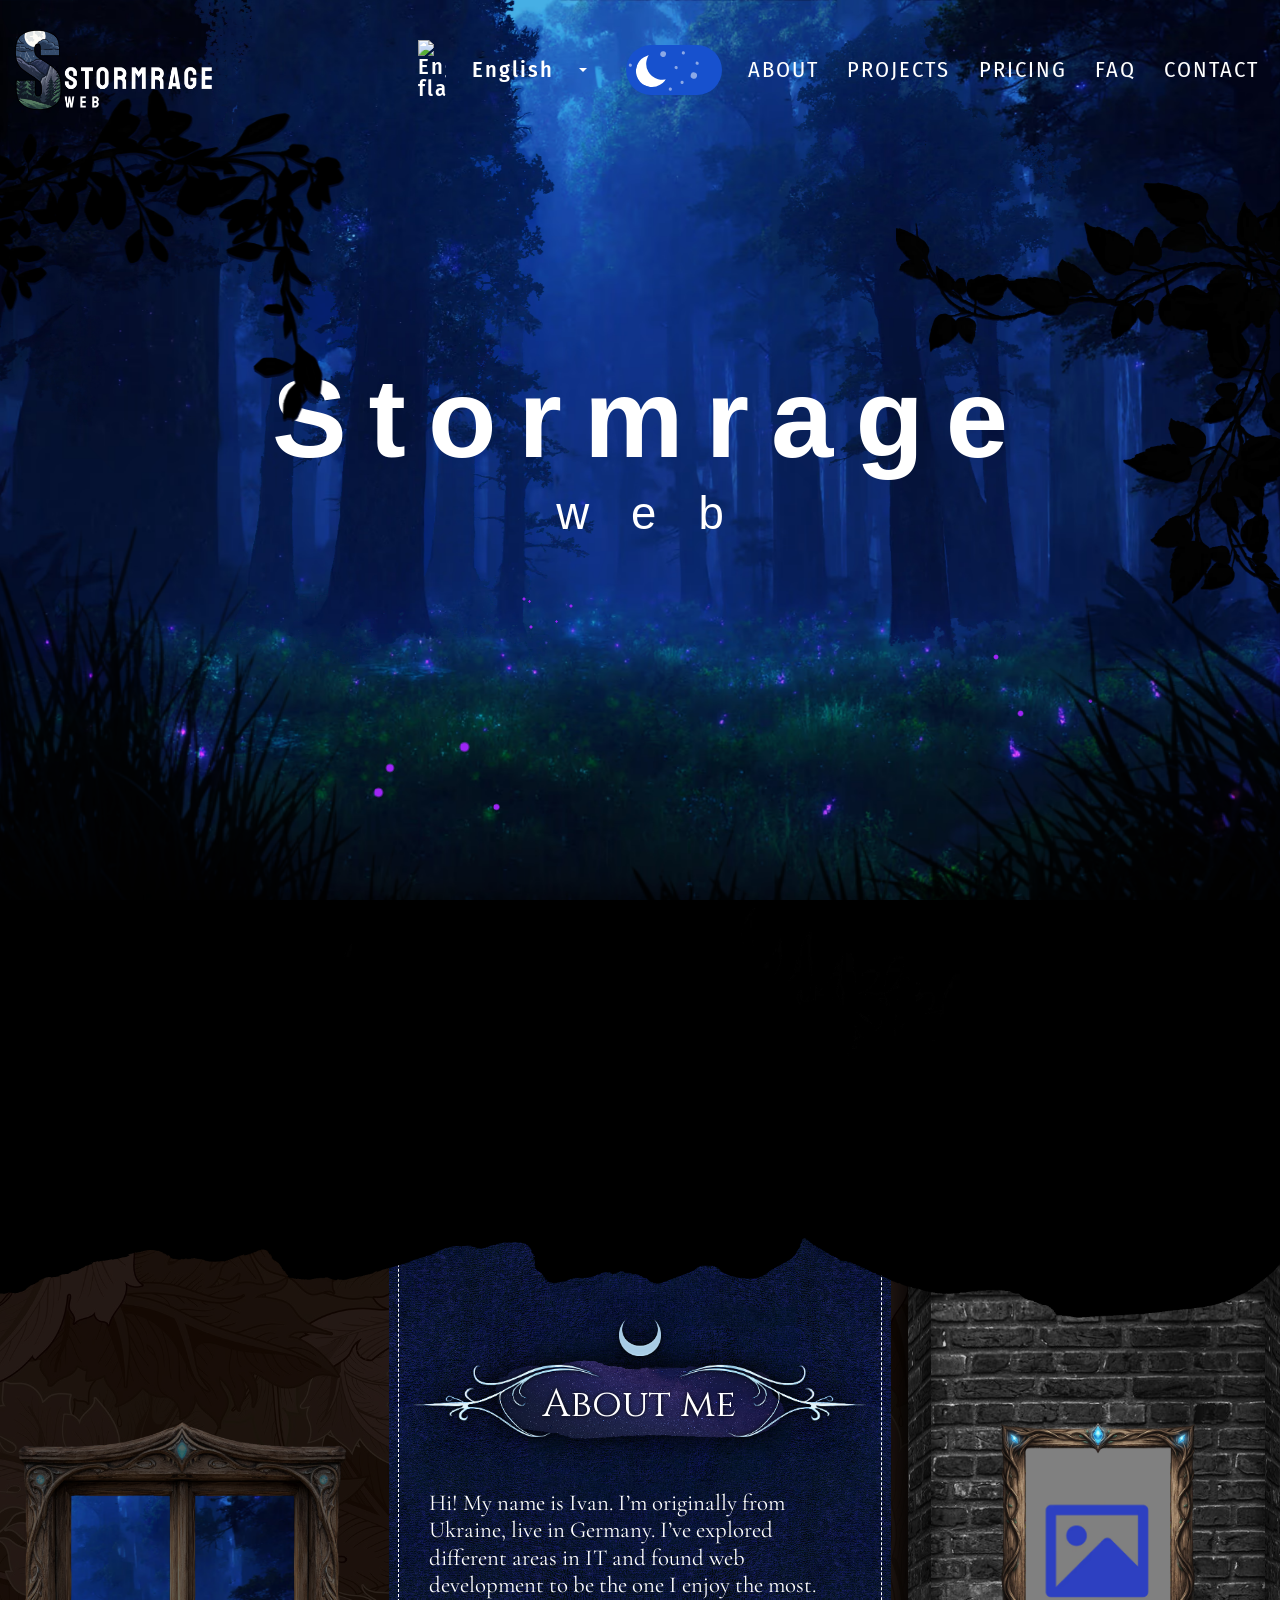
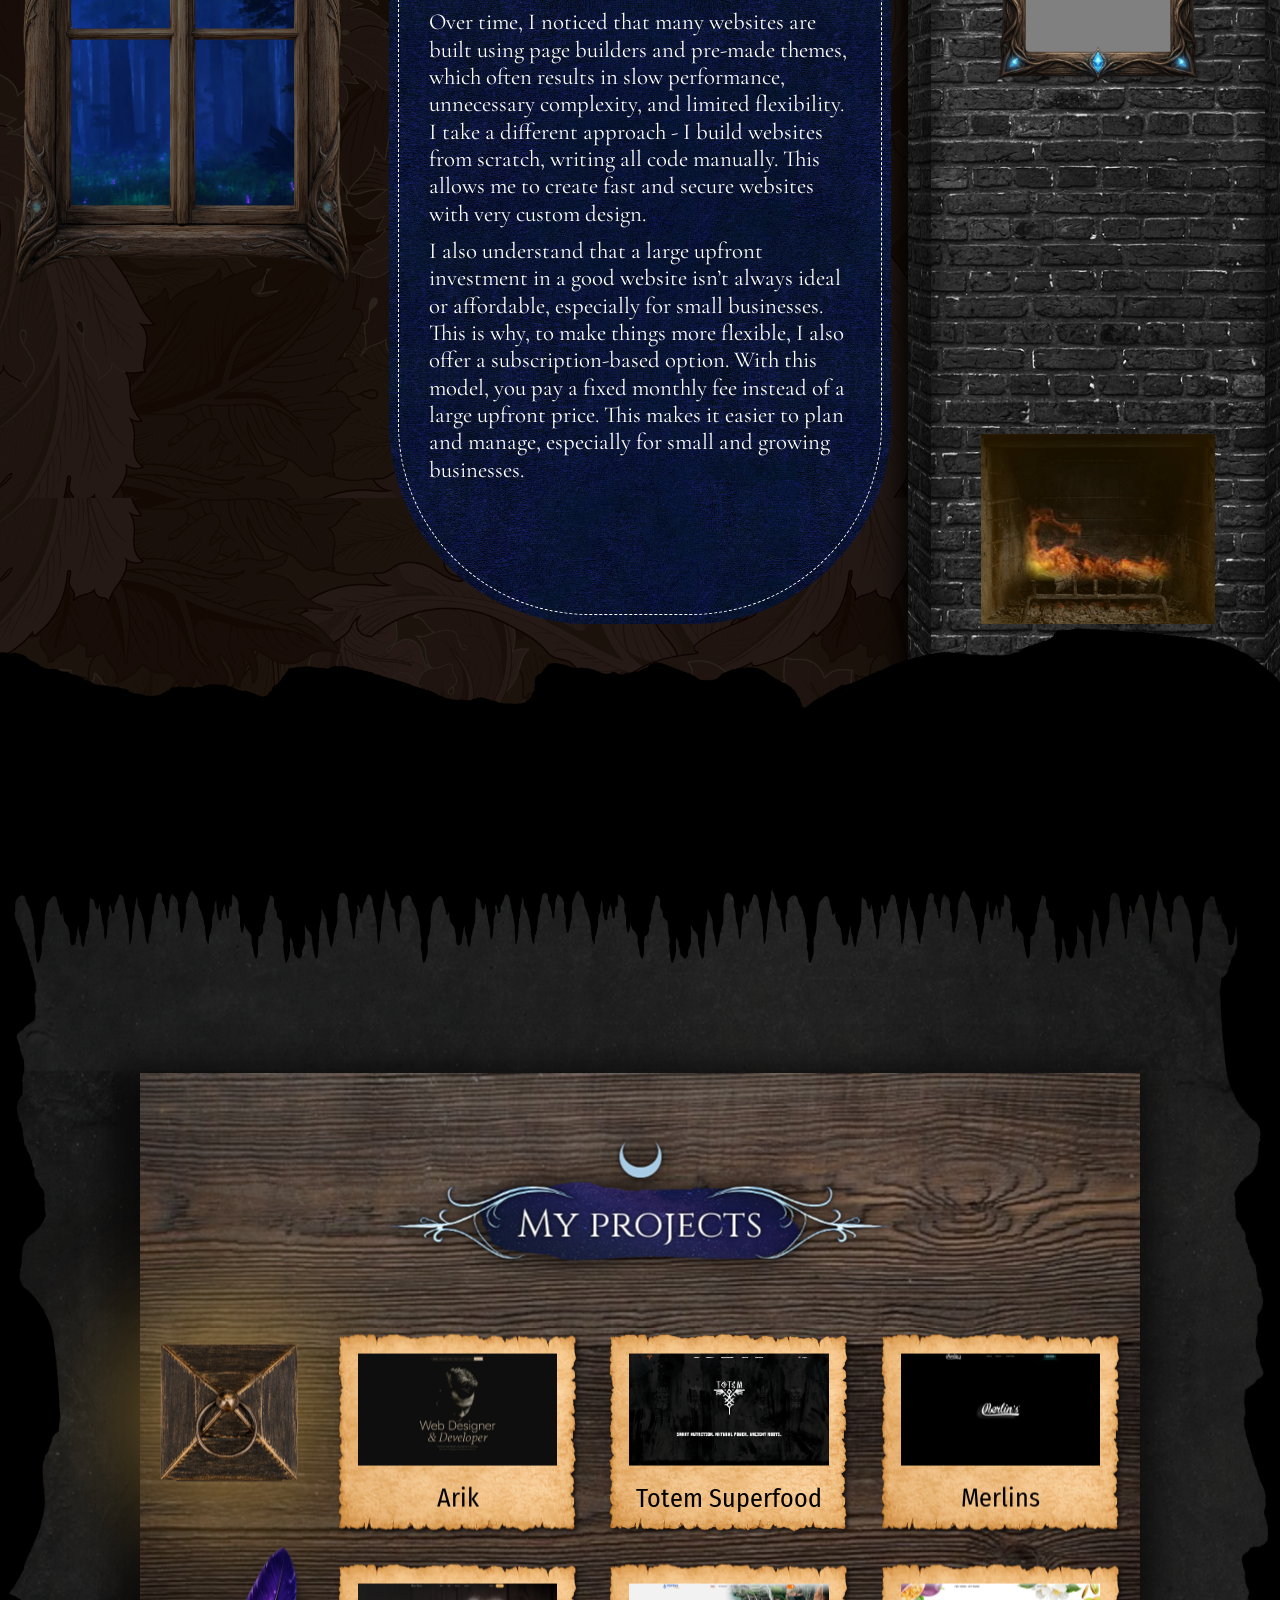
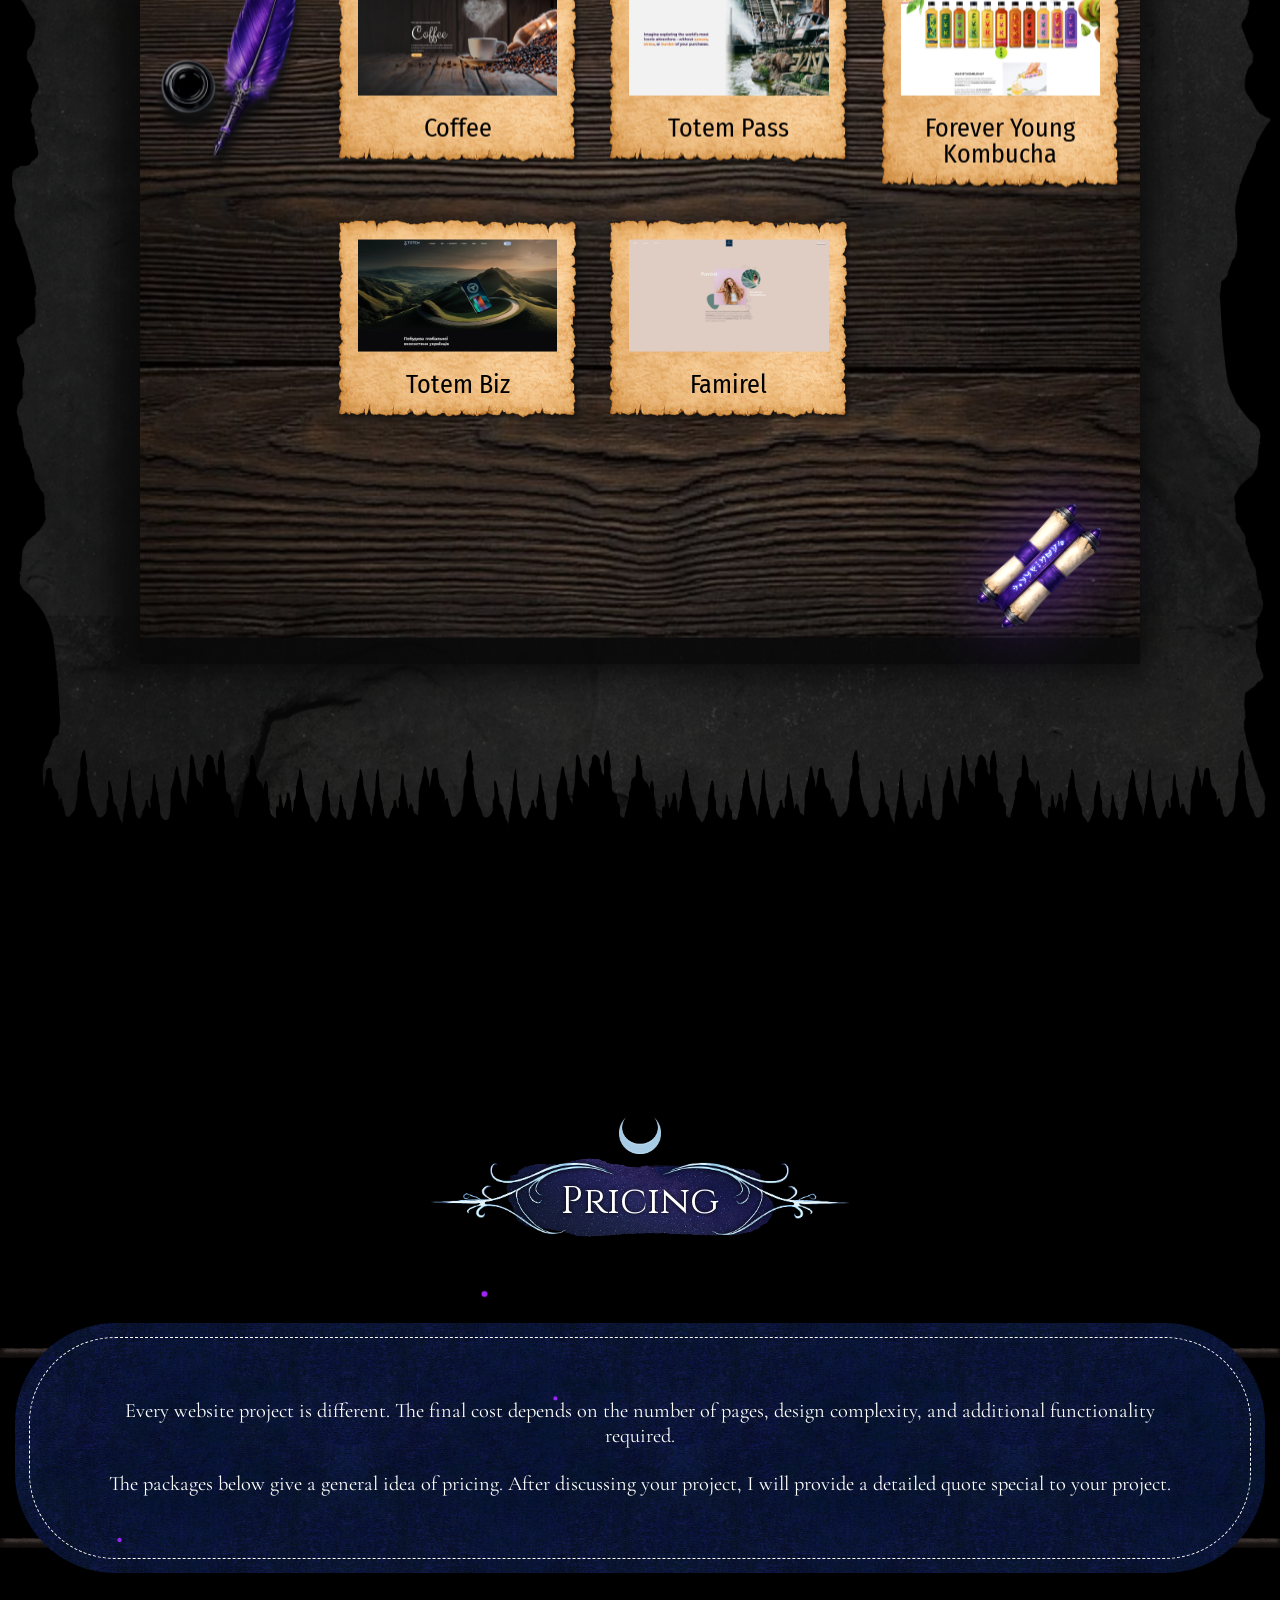
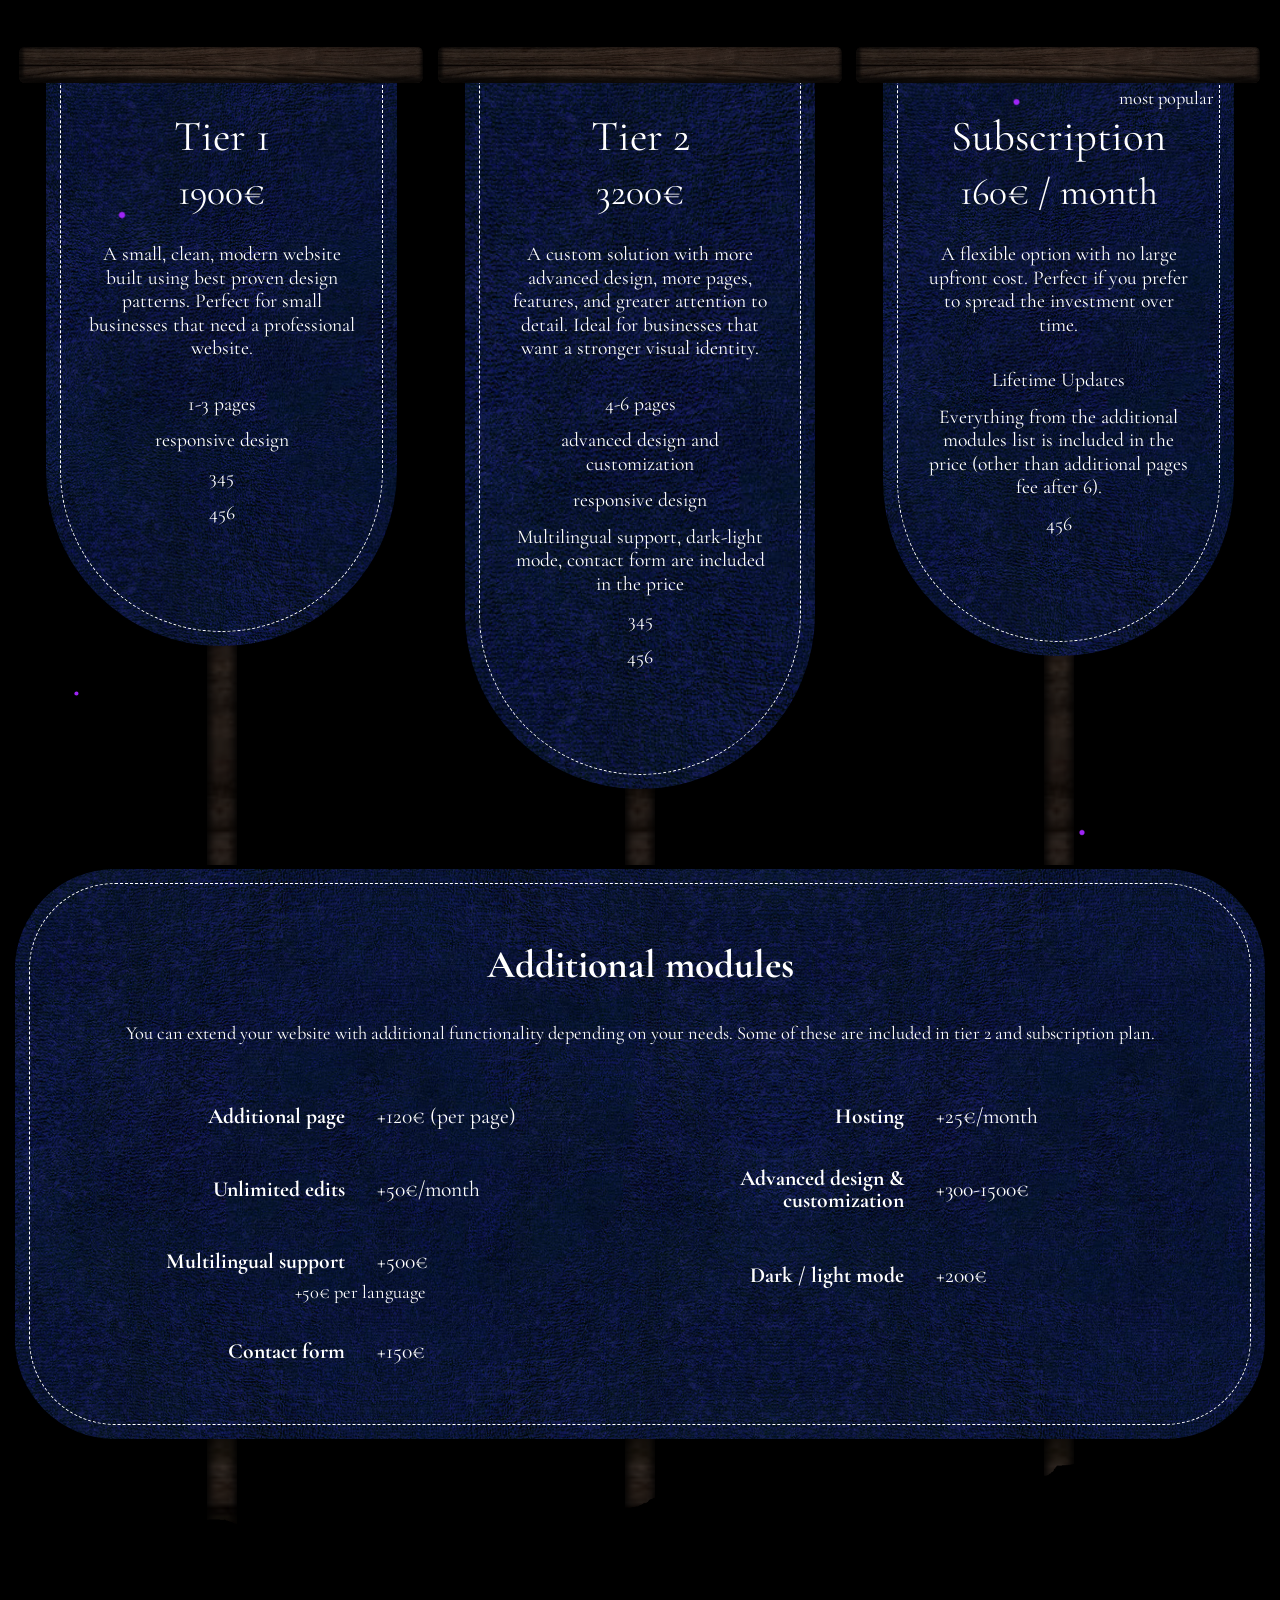
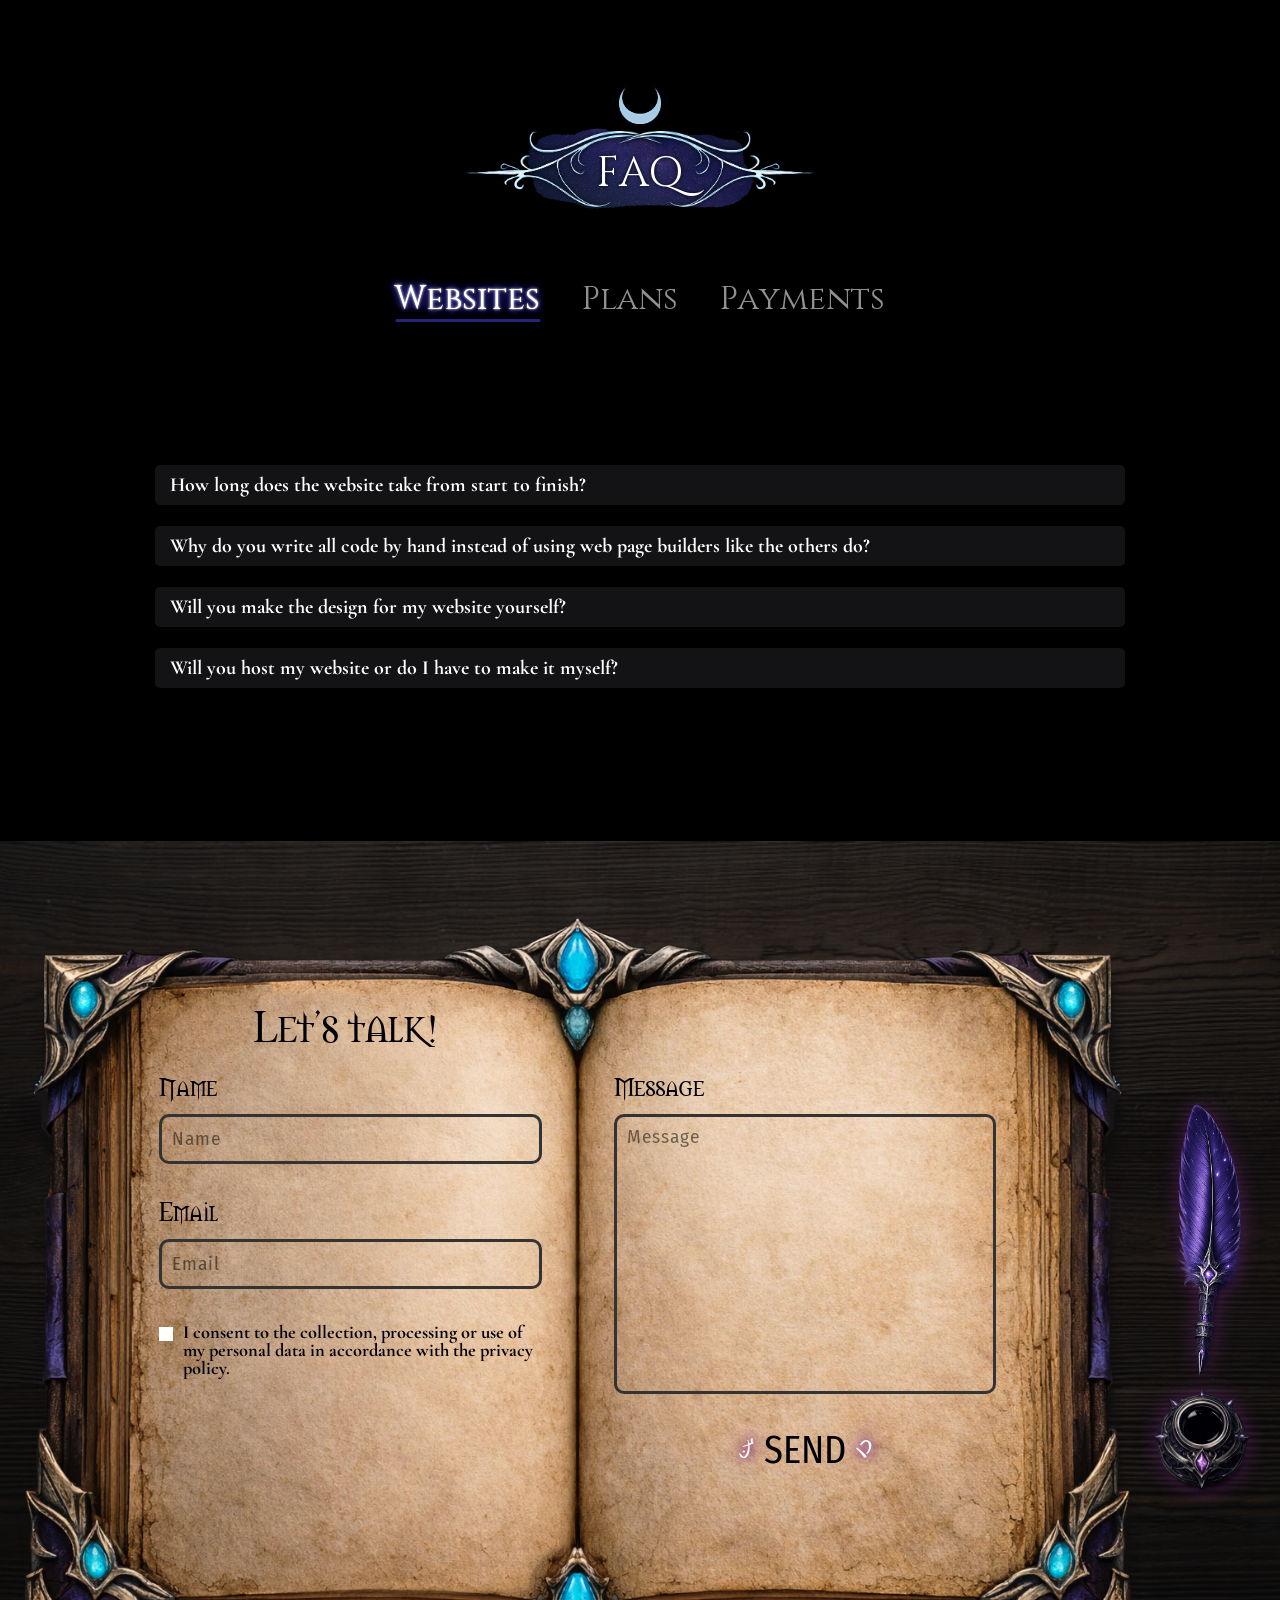
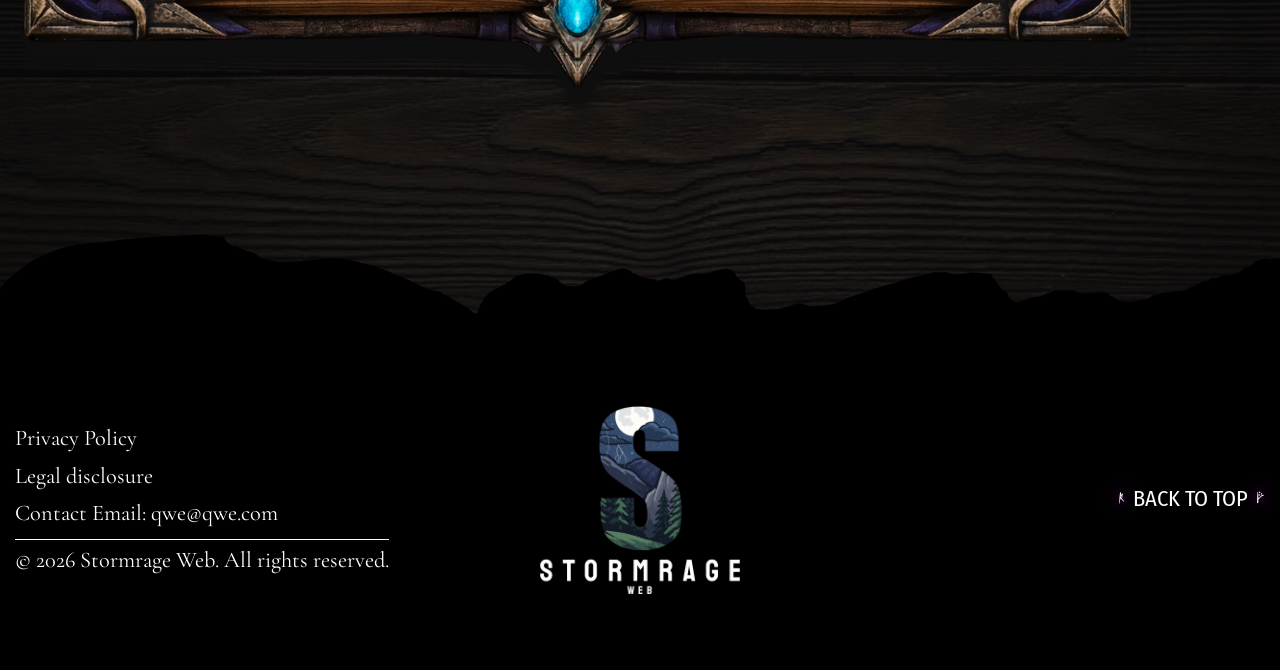
==== commit 984d6340: "Updates" ====
--- a/index.html
+++ b/index.html
@@ -10,8 +10,8 @@
 		<link rel="shortcut icon" href="./assets/img/favicon/favicon-black.ico" media="(prefers-color-scheme: light)">
 		<link rel="shortcut icon" href="./assets/img/favicon/favicon-white.ico" media="(prefers-color-scheme: dark)">
 		<title>Home Page</title>
-		<script defer src="./js/app.min.js?v=1777331655236"></script>
-		<link rel="stylesheet" defer href="./css/app.min.css?v=1777331655236">
+		<script defer src="./js/app.min.js?v=1777431080469"></script>
+		<link rel="stylesheet" defer href="./css/app.min.css?v=1777431080469">
 	</head>
 	<body>
 		<div class="wrapper">
@@ -478,9 +478,10 @@
 												<div class="tier-pricing__price">1900€</div>
 												<div class="tier-pricing__description">
 													<div class="tier-pricing__description-text">
-														A clean, modern website built using best
+														A small, clean, modern website built
+                                        using best
                                         proven design patterns. Perfect for small businesses that need a professional
-                                        online presence.
+                                        website.
 													</div>
 													<!-- <div class="tier-pricing__list-title">Includes:</div> -->
 													<ul class="tier-pricing__list">
@@ -497,16 +498,18 @@
 										<div class="tier-pricing__inner">
 											<div class="tier-pricing__body">
 												<h5 class="tier-pricing__name">Tier 2</h5>
-												<div class="tier-pricing__price">2900€</div>
+												<div class="tier-pricing__price">3200€</div>
 												<div class="tier-pricing__description">
 													<div class="tier-pricing__description-text">
-														A more tailored solution with additional
+														A custom solution with more advanced
+                                        design, more
                                         pages, features, and greater attention to detail. Ideal for businesses that want
                                         a stronger visual identity.
 													</div>
 													<!-- <div class="tier-pricing__list-title">Includes:</div> -->
 													<ul class="tier-pricing__list">
 														<li class="tier-pricing__list-item">4-6 pages</li>
+														<li class="tier-pricing__list-item">advanced design and customization</li>
 														<li class="tier-pricing__list-item">responsive design</li>
 														<li class="tier-pricing__list-item">
 															Multilingual support, dark-light mode, contact form are included in the
@@ -527,9 +530,8 @@
 												<div class="tier-pricing__price">160€ / month</div>
 												<div class="tier-pricing__description">
 													<div class="tier-pricing__description-text">
-														Lorem ipsum dolor sit amet, consectetur
-                                        adipisicing elit. Assumenda ea
-                                        labore inventore culpa at cupiditate impedit et dolore soluta nisi!
+														A flexible option with no large upfront
+                                        cost. Perfect if you prefer to spread the investment over time.
 													</div>
 													<!-- <div class="tier-pricing__list-title">Includes:</div> -->
 													<ul class="tier-pricing__list">
@@ -553,14 +555,8 @@
 									</figure>
 									<h4 class="modules-pricing__title">Additional modules</h4>
 									<div class="modules-pricing__description">
-										Lorem ipsum dolor sit amet consectetur adipisicing elit.
-                        Consectetur molestias corporis
-                        debitis quis, quam et sint! Laborum a voluptate delectus nulla eveniet quae error aperiam
-                        voluptatibus? Quasi quibusdam vel
-                        inventore suscipit nobis repudiandae voluptatibus qui itaque rerum a facere porro ipsum,
-                        voluptatum sequi error architecto
-                        facilis voluptate? Molestias unde magnam quo eaque adipisci, eligendi eius veniam rerum nam
-                        repellat.
+										You can extend your website with additional functionality
+                        depending on your needs. Some of these are included in tier 2 and subscription plan.
 									</div>
 									<ul class="modules-pricing__body">
 										<li class="modules-pricing__module module-pricing">
@@ -576,6 +572,10 @@
 											<div class="module-pricing__price">+50€/month</div>
 										</li>
 										<li class="modules-pricing__module module-pricing">
+											<div class="module-pricing__name">Advanced design & customization</div>
+											<div class="module-pricing__price">+300-1500€</div>
+										</li>
+										<li class="modules-pricing__module module-pricing">
 											<div class="module-pricing__name">Multilingual support</div>
 											<div class="module-pricing__price">+500€</div>
 											<div class="module-pricing__description">+50€ per language</div>
@@ -587,14 +587,6 @@
 										<li class="modules-pricing__module module-pricing">
 											<div class="module-pricing__name">Contact form</div>
 											<div class="module-pricing__price">+150€</div>
-										</li>
-										<li class="modules-pricing__module module-pricing">
-											<div class="module-pricing__name">lorem</div>
-											<div class="module-pricing__price">100€</div>
-										</li>
-										<li class="modules-pricing__module module-pricing">
-											<div class="module-pricing__name">lorem</div>
-											<div class="module-pricing__price">100€</div>
 										</li>
 									</ul>
 								</div>
@@ -637,15 +629,21 @@
 														</span>
 													</summary>
 													<div class="spollers__body">
-														First of all, this allows me to create websites with
-                                        unique designs that are not limited by the capabilities of page builders. Second
-                                        - by writing all the code by hand I'm making sure that the code is clean and
-                                        optimized for performance, which is often not the case with page builders. This
-                                        increases load times and performance. Also, because I'm not relying on builders
-                                        and
-                                        there's no need to constantly updage any addons or Wordpress versions, the
-                                        websites I make
-                                        are literally impossible to hack - there's just nothing that can be hacked.
+														<p>
+															Building websites with custom code gives me full control over design and
+                                            functionality, without being limited by page builders.
+														</p>
+														<p>
+															It also ensures that the code is clean and optimized, which is often not the
+                                            case with page
+                                            builders. As a result you're getting fast load times and great performance.
+														</p>
+														<p>
+															And since the website doesn’t rely on third-party plugins or constant
+                                            Wordpress
+                                            updates, it’s also much more stable and much less vulnerable to security
+                                            issues.
+														</p>
 													</div>
 												</details>
 												<details class="spollers__item">
@@ -748,22 +746,55 @@
 													<summary class="spollers__title">
 														<span>What payment methods do you accept?</span>
 													</summary>
-													<div class="spollers__body">Bank transfer, PayPal, Stripe</div>
+													<div class="spollers__body">
+														<p>
+															I accept bank transfers, PayPal, and card payments via
+                                            Stripe (including Visa and Mastercard).
+														</p>
+														<p>
+															If you prefer a different method, feel free to ask - I’ll do my best to
+                                            accommodate.
+														</p>
+													</div>
 												</details>
 												<details class="spollers__item">
 													<summary class="spollers__title">
 														<span>When do I need to make a payment?</span>
 													</summary>
-													<div class="spollers__body">qweqwe</div>
-												</details>
-												<details class="spollers__item">
-													<summary class="spollers__title">
-														<span>
-															What happens if a payment fails (my card
-                                            declines / etc)?
-														</span>
-													</summary>
-													<div class="spollers__body">You can always try another payment method.</div>
+													<div class="spollers__body">
+														<p>For one-time projects, the payment is split into two parts:</p>
+														<p>- 50% upfront to get started</p>
+														<p>- 50% once the website is completed</p>
+														<p>
+															The final website is delivered and ready to go live after the second payment
+                                            is received.
+														</p>
+														<p>
+															For subscription plans, the first monthly payment is required before work
+                                            begins. After that, payments continue on a monthly basis.
+														</p>
+													</div>
+												</details>
+												<details class="spollers__item">
+													<summary class="spollers__title">
+														<span>What happens if my payment is late?</span>
+													</summary>
+													<div class="spollers__body">
+														<p>
+															If a payment is delayed, that’s usually not a problem -
+                                            I understand that things can happen.
+														</p>
+														<p>
+															I’ll simply reach out to remind you, and you can complete the payment as
+                                            soon as
+                                            possible.
+														</p>
+														<p>
+															However, if payments are significantly delayed or repeatedly missed, the
+                                            service
+                                            may be temporarily paused until everything is up to date.
+														</p>
+													</div>
 												</details>
 												<details class="spollers__item">
 													<summary class="spollers__title">
@@ -772,7 +803,10 @@
                                             currencies?
 														</span>
 													</summary>
-													<div class="spollers__body">Of course!</div>
+													<div class="spollers__body">
+														Of course! I work with clients worldwide. Payments can
+                                        be made using internationally supported methods.
+													</div>
 												</details>
 											</div>
 										</div>
--- a/css/app.min.css
+++ b/css/app.min.css
@@ -1 +1 @@
-@import url("https://fonts.googleapis.com/css?family=Cinzel+Decorative:regular,700&display=swap");@import url("https://fonts.googleapis.com/css?family=Cormorant+Garamond:regular,700&display=swap");@import url("https://fonts.googleapis.com/css?family=Fira+Sans+Condensed:regular&display=swap");*{border:0;margin:0;padding:0}*,:after,:before{box-sizing:border-box}:after,:before{display:inline-block}body,html{height:100%}body{line-height:1;scrollbar-gutter:stable;-ms-text-size-adjust:100%;-moz-text-size-adjust:100%;-webkit-text-size-adjust:100%;-webkit-font-smoothing:antialiased;-moz-osx-font-smoothing:grayscale}button,input,textarea{background-color:transparent;color:inherit;font-family:inherit;font-size:inherit;line-height:inherit}input,textarea{width:100%}label{display:inline-block}button,option,select{cursor:pointer}a{color:inherit;display:inline-block;text-decoration:none}ul li{list-style:none}img{height:auto;max-width:100%;vertical-align:middle}h1,h2,h3,h4,h5,h6{font-size:inherit;font-weight:inherit}address{font-style:normal}@font-face{font-display:swap;font-family:Morpheus;font-style:normal;font-weight:400;src:url(../assets/fonts/Morpheus.woff2) format("woff2")}@font-face{font-display:swap;font-family:DarnassianRunes;font-style:normal;font-weight:400;src:url(../assets/fonts/DarnassianRunes.woff2) format("woff2")}@font-face{font-display:swap;font-family:Cinzel;font-style:normal;font-weight:400;src:url(../assets/fonts/Cinzel.woff2) format("woff2")}*{transition:color .3s,background-color .3s}body{background-color:#000;color:#02010a;font-family:Cormorant Garamond;font-size:1rem;min-width:20rem}[data-fls-scrolllock] body{overflow:hidden;overscroll-behavior:none;touch-action:none}.wrapper{display:flex;flex-direction:column;min-height:100%;overflow:clip}.wrapper>main{flex:1 1 auto}.wrapper>*{min-width:0}[class*=__container]{margin:0 auto;max-width:120rem;padding-left:.9375rem;padding-right:.9375rem}input:-webkit-autofill,input:-webkit-autofill:focus{transition:background-color 0s 600000s,color 0s 600000s!important}.title-box{background:url(../assets/img/decor/title-bg.avif) 50% 45%/60% 80% no-repeat;display:inline-flex;filter:drop-shadow(0 0 .9375rem #000);padding-block:1.875rem;padding-inline:.9375rem;position:relative}.title-box:before{aspect-ratio:542/479;background:url(../assets/img/decor/title-decor-top.avif) 0 0/contain no-repeat;bottom:95%;content:"";filter:drop-shadow(0 0 .125rem #000);left:50%;pointer-events:none;position:absolute;transform:translate(-50%)}.title{align-items:center;color:#fff;display:flex;font-family:var(--titleFontFamily);position:relative;text-align:center;text-shadow:0 0 .25rem #000;white-space:nowrap}.title:before{background:url(../assets/img/decor/title-decor.avif) 0 0/contain no-repeat;content:"";filter:drop-shadow(0 0 .125rem #000);height:200%;pointer-events:none;width:12.5rem}.title:after{background:url(../assets/img/decor/title-decor.avif) 0 0/contain no-repeat;content:"";filter:drop-shadow(0 0 .125rem #000);height:200%;pointer-events:none;transform:scaleX(-1);width:12.5rem}.divider{background:#000;position:relative;width:100%;z-index:49}.privacy-policy__background{display:grid;height:125lvh;left:0;position:fixed;top:-10%;width:100vw;z-index:0}.privacy-policy__background>*{grid-area:1/1}.privacy-policy__background-image{height:100%;transition:opacity .3s;width:100%}.privacy-policy__background-image--dark{background:url(../assets/img/hero/dark/bg-full.avif) 50% 50%/cover no-repeat}.privacy-policy__background-image--light{background:url(../assets/img/hero/light/bg-full.avif) 50% 50%/cover no-repeat}.privacy-policy__container{align-items:center;display:flex;flex-direction:column}.privacy-policy__body{color:#000;display:flex;flex-direction:column;margin:0 auto;position:relative;width:60%}.privacy-policy__body:before{background:url(../assets/img/textures/wood-01-vertical.avif) 0 0/contain repeat;height:120%;width:2.5rem;z-index:1}.privacy-policy__body:after,.privacy-policy__body:before{box-shadow:inset 0 .125rem .5rem .1875rem #000;content:"";left:0;pointer-events:none;position:absolute;top:0;transition:filter .5s}.privacy-policy__body:after{background:url(../assets/img/textures/wood-01.avif) 0 0/contain repeat;height:1.875rem;width:100%;z-index:2}.privacy-policy__content{height:100%;width:100%}.privacy-policy__content:before{background-color:#727272;border-radius:50%;box-shadow:0 0 .0625rem .09375rem #000;content:"";height:.5rem;left:.9375rem;position:absolute;top:.75rem;width:.5rem;z-index:10}.privacy-policy__section{border-radius:.625rem}.privacy-policy__section:not(:first-child){margin-top:2.5rem}.privacy-policy__section:first-child{margin-top:3.75rem}.privacy-policy__section{position:relative}.privacy-policy__section:before{left:10%}.privacy-policy__section:after,.privacy-policy__section:before{background:url(../assets/img/decor/chain.avif) 0 0/cover no-repeat;content:"";height:6.25rem;pointer-events:none;position:absolute;top:-2.5rem;transition:filter .5s;width:1.875rem;z-index:0}.privacy-policy__section:after{right:10%}.section-privacy-policy{color:#000}.section-privacy-policy__background{background:url(../assets/img/textures/wood-01.avif) 50% 50%/cover repeat;box-shadow:inset 0 .125rem .5rem .1875rem #000;height:100%;left:0;position:absolute;top:0;width:100%;z-index:1}.section-privacy-policy__body{background:url(../assets/img/textures/parchment.avif) 0 0/cover no-repeat;padding:1.25rem;position:relative;z-index:3}.section-privacy-policy__body:not(:last-child){margin-bottom:.9375rem}.section-privacy-policy__title{font-weight:700}.section-privacy-policy__title:not(:last-child){margin-bottom:1.25rem}.section-privacy-policy__subtitle{font-weight:700}.section-privacy-policy__subtitle:not(:last-child){margin-bottom:1.25rem}.section-privacy-policy__text:not(:last-child){margin-bottom:2.5rem}.section-privacy-policy__text p:not(:last-child){margin-bottom:.9375rem}html[data-fls-darklite-light] .privacy-policy__background-image--dark{opacity:0}html[data-fls-darklite-dark] .privacy-policy__background-image--dark,html[data-fls-darklite-light] .privacy-policy__background-image--light{opacity:1}html[data-fls-darklite-dark] .privacy-policy__background-image--light{opacity:0}.menu{position:relative}.menu__list{align-items:center;display:flex;gap:1.875rem}.menu__item{border-radius:.625rem;position:relative;transition:all .1s}.--header-scroll .menu__item,[data-fls-menu-open] .menu__item{box-shadow:0 .125rem .125rem .0625rem #000}.--header-scroll .menu__item:hover .menu__link,[data-fls-menu-open] .menu__item:hover .menu__link{box-shadow:0 .1875rem #1b0000;translate:0 .1875rem}.--header-scroll .menu__item:active .menu__link,[data-fls-menu-open] .menu__item:active .menu__link{box-shadow:0 -.0625rem #1b0000;translate:0 .375rem}.menu__link{border:.0625rem solid transparent;border-radius:.625rem;color:#fff;display:inline-flex;font-family:var(--fourthFontFamily);letter-spacing:.125rem;padding:.625rem .3125rem;position:relative;text-transform:uppercase;text-wrap:nowrap;transition:all .1s}.--header-scroll .menu__link,[data-fls-menu-open] .menu__link{background:url(../assets/img/textures/wood-02.avif) 0 0/cover no-repeat;border:.0625rem solid rgba(0,0,0,.396);box-shadow:0 .375rem #1b0000}.menu__link:hover .menu__link-decor{color:#b410d4;filter:drop-shadow(0 0 .625rem #b410d4);text-shadow:0 0 .625rem #b410d4}.menu__link-decor{color:#fff;filter:drop-shadow(0 0 .625rem #6e0d81);font-family:var(--runesFontFamily);text-shadow:0 0 .625rem #6e0d81;transition:all .2s}.icon-menu{border:.0625rem solid transparent;border-radius:.625rem;color:#fff;display:none;padding:1.25rem 1.875rem;position:relative;text-transform:uppercase;transition:all .1s;width:100%}.--header-scroll .icon-menu,[data-fls-menu-open] .icon-menu{background:url(../assets/img/textures/wood-02.avif) 0 0/cover no-repeat;border:.0625rem solid rgba(0,0,0,.396);box-shadow:0 .375rem #1b0000}.header{background:none;border-bottom:.3125rem solid transparent;left:0;padding-bottom:1.875rem;padding-top:1.875rem;position:fixed;right:0;top:0;transition:all .3s;z-index:50}.header.--header-scroll{padding-bottom:1.25rem;padding-top:.3125rem}.header.--header-scroll,[data-fls-menu-open] .header{border-bottom:.3125rem solid #0a0000}.header.--header-scroll .header__background,.header.--header-scroll:after,[data-fls-menu-open] .header .header__background,[data-fls-menu-open] .header:after{opacity:1}.header__container{position:relative}.header__background{height:100%;left:0;opacity:0;pointer-events:none;position:absolute;top:0;transition:all .3s;width:100%}.header__background-image{background:url(../assets/img/textures/wood-header.avif) 50% 50%/cover repeat;height:100%;object-fit:cover;pointer-events:none;width:100%}.header__decor{opacity:0;transition:all .3s}.--header-scroll .header__decor,[data-fls-menu-open] .header__decor{opacity:1}.header__decor{aspect-ratio:1539/109;height:100%;left:50%;pointer-events:none;position:absolute;top:100%;transform:translate(-50%);z-index:2}.header__decor-image{height:100%;width:100%}.header__decor-image--small{aspect-ratio:1436/109;display:none;height:50%;object-fit:contain}.header__body{align-items:center;display:grid;gap:1.25rem;grid-template-columns:1fr auto 1fr;position:relative}.header__logo-image{max-height:5rem;max-width:12.5rem}.header__logo-image--mobile{display:none}.header__settings{align-items:center;display:flex;gap:1.25rem;justify-self:end}.header__language-dropdown{position:relative;z-index:52}.header__theme-switcher{border-radius:var(--toggleHeight);cursor:pointer;font-size:20%;height:var(--toggleHeight);justify-self:end;min-height:var(--toggleHeight);position:relative;transition:all 0s;width:var(--toggleWidth)}.transition-ready .header__theme-switcher{transition:all .5s ease-in-out}.header__theme-switcher{background:var(--nightColor)}[data-fls-darklite-light] .header__theme-switcher{background:var(--dayColor)}:root{--toggleHeight:3.125rem;--toggleWidth:6rem;--toggleBtnRadius:10em;--dayColor:#ff6d00;--moonColor:#fff;--nightColor:#1751ce;--bgColor--day:#7db7dd}.light{color:var(--dayColor)}.day{background:var(--nightColor)}.moon{border-radius:50%;display:block;position:absolute;transition:all 0s}.transition-ready .moon{transition:all .4s ease-in-out}.moon{background:var(--logoColor);box-shadow:3em 2.5em 0 0 var(--moonColor) inset,hsla(0,0%,100%,.5) 0 -7em 0 -4.5em,hsla(0,0%,100%,.5) 3em 7em 0 -4.5em,hsla(0,0%,100%,.5) 2em 13em 0 -4em,hsla(0,0%,100%,.5) 6em 2em 0 -4.1em,hsla(0,0%,100%,.5) 8em 8em 0 -4.5em,hsla(0,0%,100%,.5) 6em 13em 0 -4.5em,hsla(0,0%,100%,.5) -4em 7em 0 -4.5em,hsla(0,0%,100%,.5) -1em 10em 0 -4.5em;height:var(--toggleBtnRadius);left:3em;top:3em;transform:rotate(-75deg);width:var(--toggleBtnRadius)}.sun{background:var(--moonColor);box-shadow:3em 3em 0 5em var(--moonColor) inset,0 -5em 0 -2.7em var(--moonColor),3.5em -3.5em 0 -3em var(--moonColor),5em 0 0 -2.7em var(--moonColor),3.5em 3.5em 0 -3em var(--moonColor),0 5em 0 -2.7em var(--moonColor),-3.5em 3.5em 0 -3em var(--moonColor),-5em 0 0 -2.7em var(--moonColor),-3.5em -3.5em 0 -3em var(--moonColor);height:7em;left:18em;top:4.5em;transform:rotate(0deg);width:7em}.dropdown{position:relative}.--header-scroll .dropdown:before,[data-fls-menu-open] .dropdown:before{left:.625rem}.--header-scroll .dropdown:after,.--header-scroll .dropdown:before,[data-fls-menu-open] .dropdown:after,[data-fls-menu-open] .dropdown:before{background:url(../assets/img/textures/rope.avif) 0 0/contain repeat-y;border-radius:.25rem;content:"";height:0;position:absolute;top:1.25rem;transition:height .3s;width:.625rem;z-index:-1}.--header-scroll .dropdown:after,[data-fls-menu-open] .dropdown:after{right:.625rem}.--header-scroll .dropdown.open:after,.--header-scroll .dropdown.open:before,[data-fls-menu-open] .dropdown.open:after,[data-fls-menu-open] .dropdown.open:before{height:calc(100% + 9.6875rem)}.dropdown__button-wrapper{border-radius:.625rem;position:relative;transition:all .1s}.--header-scroll .dropdown__button-wrapper{box-shadow:0 .125rem .125rem #000}.--header-scroll .dropdown__button-wrapper .dropdown__button:active{box-shadow:0 -.0625rem #1b0000;translate:0 .375rem}.--header-scroll .header__language-dropdown:not(.open) .dropdown__button-wrapper:hover:not(:active) .dropdown__button{box-shadow:0 .1875rem #1b0000;translate:0 .1875rem}.--header-scroll .open .dropdown__button-wrapper .dropdown__button{box-shadow:0 -.0625rem #1b0000;translate:0 .375rem}.dropdown__button{align-items:center;border:none;cursor:pointer;display:flex;font-family:var(--fourthFontFamily);font-weight:500;height:3rem;justify-content:space-evenly;padding:.625rem;transition:color .6s;width:max-content;z-index:2}.dropdown__button img{inline-size:1.75rem;margin:0 .3125rem 0 0}.dropdown__button{border:.0625rem solid transparent;border-radius:.625rem;color:#fff;display:inline-flex;letter-spacing:.125rem;padding:.625rem .3125rem;position:relative;transition:all .1s}.--header-scroll .dropdown__button,[data-fls-menu-open] .dropdown__button{background:url(../assets/img/textures/wood-02.avif) 0 0/cover repeat;border:.0625rem solid rgba(0,0,0,.396);box-shadow:0 .375rem #1b0000}.dropdown__content{border-radius:.3125rem;display:flex;flex-direction:column;font-family:var(--fourthFontFamily);gap:1.25rem;left:0;margin:.0625rem 0 0;overflow-y:hidden;position:absolute;right:0;top:0;visibility:hidden;z-index:-1;z-index:1}.--header-scroll .dropdown__content,[data-fls-menu-open] .dropdown__content{height:0;transition:all .3s}.--header-scroll .open .dropdown__content,[data-fls-menu-open] .dropdown__content{height:8.375rem;padding:.625rem 0 0;top:5rem}.header:not(.--header-scroll) .dropdown__content{opacity:0;top:5rem}.header:not(.--header-scroll) .open .dropdown__content{animation:slideIn .3s ease-out;opacity:1;transition:all .3s}.dropdown__content li{align-items:center;display:flex}.--header-scroll .dropdown__content li,[data-fls-menu-open] .dropdown__content li{background:url(../assets/img/textures/wood-02.avif) 0 0/cover repeat}.dropdown__content li{border-radius:.3125rem;cursor:pointer;font-weight:500}.header:not(.--header-scroll) .dropdown__content li{background-color:#fff;color:#000}.header:not(.--header-scroll) .dropdown__content li:hover{background-color:#9e9e9e}.dropdown__content li{color:#fff;justify-content:flex-start;padding:.75rem 1.625rem .75rem 1rem;text-decoration:none}.--header-scroll .dropdown__content li,[data-fls-menu-open] .dropdown__content li{box-shadow:0 -.375rem #1b0000;transition:all .3s}.--header-scroll .dropdown__content li:active,[data-fls-menu-open] .dropdown__content li:active{filter:brightness(1.7)!important}.dropdown__content li img{inline-size:1.75rem;margin:0 1.25rem 0 0}.arrow-down{border-color:#fff transparent transparent;border-style:solid;border-width:.25rem .25rem 0;display:inline-block;height:0;margin:0 0 0 .3125rem;transition:border-color .6s;vertical-align:middle;width:0}.dropdown.open .dropdown__content{visibility:visible}@keyframes slideIn{0%{opacity:0;transform:translateY(-.625rem)}to{opacity:1;transform:translateY(0)}}@keyframes size{0%{background:var(--logo-color);transform:translateX(0) scale(1)}55%{background:var(--logo-color);transform:translateX(1.6875rem) scale(.5)}to{transform:translateX(4.0625rem) scale(1)}}@keyframes size-back{0%{background:#fff;transform:translateX(4.0625rem) scale(1)}55%{transform:translateX(1.6875rem) scale(.5)}to{transform:translateX(0) scale(1)}}[data-fls-header-scroll].--header-scroll{left:0;position:fixed;right:0;top:0;z-index:50}[data-fls-header-scroll-show].--header-scroll{transition:translate .3s;translate:0 -100%}[data-fls-header-scroll-show].--header-show{translate:0 0}.footer{background:#000;position:relative;z-index:49}.footer:before{background:url(../assets/img/textures/wall-horizontal.avif) 0 0/auto 6.25rem repeat-x;bottom:100%;content:"";height:6.25rem;left:0;position:absolute;transform:scale(-1) translateY(-.0625rem);width:100%}.footer__container{align-items:center;display:grid;gap:1.25rem;grid-template-columns:repeat(3,1fr);justify-items:center}.footer__info{align-items:center;color:#fff;display:flex;flex-direction:column;gap:.9375rem}.footer__logo{max-width:12.5rem}.footer__button{color:#fff}.info-footer__item:last-child{padding-top:.625rem}.info-footer__item:last-child:before{background-color:#fff;content:"";height:.0625rem;left:0;position:absolute;top:0;width:100%}.info-footer__item{display:inline-block;position:relative}.info-footer__item:hover .info-footer__link{text-shadow:0 0 .3125rem #b410d4,0 0 .625rem #b410d4,0 0 .9375rem #b410d4}.info-footer__item:hover .dot{opacity:1;transform:translate(0) rotate(var(--rotatation))}.info-footer__item:hover .dot:after{animation-play-state:running}.info-footer__link{appearance:none;display:inline-block;position:relative;text-align:center;text-decoration:none;z-index:1}.dot{display:block;height:var(--size);opacity:0;position:absolute;transform:translate(var(--starting-x),var(--starting-y)) rotate(var(--rotatation));transition:transform calc(var(--speed)/12) ease,opacity .5s;width:var(--size)}.dot:after{animation:hoverFirefly var(--speed) infinite,dimFirefly calc(var(--speed)/2) infinite calc(var(--speed)/3);animation-play-state:paused;background:#b410d4;border-radius:100%;box-shadow:0 0 .375rem 0 #b410d4,inset 0 0 .25rem 0 #b410d4,0 0 .125rem .0625rem hsla(0,0%,100%,.259);content:"";display:block;height:100%;width:100%}.dot-1{--rotatation:0deg;--speed:14s;--size:0.375rem;--starting-x:1.875rem;--starting-y:1.25rem;left:-1rem;top:.125rem}.dot-2{--rotatation:122deg;--speed:16s;--size:0.1875rem;--starting-x:2.5rem;--starting-y:0.625rem;left:0;top:.0625rem}.dot-3{--rotatation:39deg;--speed:20s;--size:0.25rem;--starting-x:-0.625rem;--starting-y:1.25rem;right:.875rem;top:-.5rem}.dot-4{--rotatation:220deg;--speed:18s;--size:0.125rem;--starting-x:-1.875rem;--starting-y:-0.3125rem;bottom:.25rem;right:-.875rem}.dot-5{--rotatation:190deg;--speed:22s;--size:0.3125rem;--starting-x:-2.5rem;--starting-y:-1.25rem;bottom:-.375rem;right:-.1875rem}.dot-6{--rotatation:20deg;--speed:15s;--size:0.25rem;--starting-x:0.75rem;--starting-y:-1.125rem;bottom:-.75rem;left:1.875rem}.dot-7{--rotatation:300deg;--speed:19s;--size:0.1875rem;--starting-x:0.375rem;--starting-y:-1.25rem;bottom:-1rem;left:2.75rem}@keyframes dimFirefly{0%{opacity:1}25%{opacity:.4}50%{opacity:.8}75%{opacity:.5}to{opacity:1}}@keyframes hoverFirefly{0%{transform:translate(0)}12%{transform:translate(.1875rem,.0625rem)}24%{transform:translate(-.125rem,.1875rem)}37%{transform:translate(.125rem,-.125rem)}55%{transform:translate(-.0625rem)}74%{transform:translateY(.125rem)}88%{transform:translate(-.1875rem,-.0625rem)}to{transform:translate(0)}}.button{display:inline-flex;text-transform:uppercase;transition:all .3s}.button--fw{width:100%}.button__decor{color:#fff;filter:drop-shadow(0 0 .625rem #6e0d81);font-family:var(--runesFontFamily);text-shadow:0 0 .625rem #6e0d81;transition:all .3s}.button__decor--left,.button__decor--right{animation:reset 2s linear 0s forwards}.button__text{transition:text-shadow .3s}@keyframes float{0%{transform:translate(0) rotate(0deg)}20%{transform:translate(-.1875rem,-.375rem) rotate(-2deg)}40%{transform:translate(.25rem,-.625rem) rotate(2deg)}60%{transform:translate(.375rem,-.25rem) rotate(1deg)}80%{transform:translate(-.125rem,.1875rem) rotate(-1deg)}to{transform:translate(0) rotate(0deg)}}@keyframes float-r{0%{transform:translate(0) rotate(0deg)}20%{transform:translate(-.1875rem,-.375rem) rotate(-2deg)}40%{transform:translate(.25rem,-.625rem) rotate(2deg)}60%{transform:translate(.375rem,-.25rem) rotate(1deg)}80%{transform:translate(-.125rem,.1875rem) rotate(-1deg)}to{transform:translate(0) rotate(0deg)}}@keyframes reset{0%{opacity:0;transform:translate(0) rotate(0deg)}to{opacity:1;transform:translate(0) rotate(0deg)}}html[data-fls-darklite-light]{--bg-forest:url(../assets/img/hero/light/bg.avif)}html[data-fls-darklite-dark]{--bg-forest:url(../assets/img/hero/dark/bg.avif)}.firefly--1{bottom:20%;height:10%;position:absolute;right:15%;width:10%}.firefly--2{bottom:10%;height:15%;left:25%;position:absolute;width:15%}.firefly--3{bottom:30%;height:5%;position:absolute;right:55%;width:5%}.firefly{animation-direction:alternate;animation-iteration-count:infinite;animation-name:glow;animation-timing-function:ease-in-out;background:radial-gradient(circle,currentColor 40%,transparent 70%);border-radius:50%;color:#9e25f6;position:absolute}.firefly:before{background-color:#9e25f6;content:"";height:50%;left:50%;position:absolute;top:50%;transform:translate(-50%,-50%);width:50%}@keyframes glow{0%{opacity:.4;transform:scale(.8)}to{opacity:1;transform:scale(1.2)}}.legal-disclosure{position:relative}.legal-disclosure__background{display:grid;pointer-events:none}.legal-disclosure__background>*{grid-column:1;grid-row:1}.legal-disclosure__bg-image{height:100lvh;object-fit:cover;transition:opacity .5s;width:100vw}.legal-disclosure__bg-image--dark{background:url(../assets/img/hero/dark/bg-full.avif) 50% 50%/cover no-repeat}.legal-disclosure__bg-image--light{background:url(../assets/img/hero/light/bg-full.avif) 50% 50%/cover no-repeat}.legal-disclosure__fireflies{height:100%;left:0;overflow:hidden;pointer-events:none;top:0;width:100%}.legal-disclosure__title{color:#fff;font-family:Staatliches,sans-serif;left:50%;position:absolute;text-align:center;top:30%;transform:translate(-50%,-50%)!important;z-index:12}.legal-disclosure__body{bottom:20%;left:50%;padding:2.5rem;position:absolute;transform:translateX(-50%);z-index:1}.legal-disclosure__body:before{border-radius:.3125rem;box-shadow:inset .0625rem -.1875rem .1875rem .1875rem rgba(0,0,0,.671);height:100%;left:0;width:100%;z-index:-1}.legal-disclosure__body:after,.legal-disclosure__body:before{background:url(../assets/img/textures/wood-01.avif) 0 0/cover repeat;content:"";pointer-events:none;position:absolute;top:0;transition:filter .5s}.legal-disclosure__body:after{box-shadow:inset 0 .125rem .5rem .1875rem #000;height:300%;left:50%;transform:translate(-50%);width:1.25rem;z-index:-2}.legal-disclosure__content{color:#fff}.legal-disclosure__content p:not(:last-child){margin-bottom:1.5625rem}html[data-fls-darklite-light] .legal-disclosure__bg-image--dark{opacity:0}html[data-fls-darklite-dark] .legal-disclosure__bg-image--dark,html[data-fls-darklite-light] .legal-disclosure__bg-image--light{opacity:1}html[data-fls-darklite-dark] .legal-disclosure__bg-image--light{opacity:0}.tabs{display:grid}.tabs__navigation{display:flex;font-family:var(--titleFontFamily);justify-self:center}.tabs__title{align-items:center;border-radius:.3125rem;color:#fff;color:#919191;display:flex;position:relative}.tabs__title:after{background-color:#28237e;border-radius:.125rem;bottom:-.625rem;content:"";height:.1875rem;left:50%;opacity:0;position:absolute;transform:translate(-50%);transition:all .3s;width:0}[data-fls-darklite-light] .tabs__title:after{background-color:#ab58ee}.tabs__title:hover{color:#ccc}.tabs__title:hover:after{opacity:.75;width:50%}.tabs__title.--tab-active{color:#fff;text-shadow:#fff 0 0 .0625rem,#fff 0 0 .1875rem,#28237e 0 0 .4375rem,#28237e 0 0 .5rem,#28237e 0 0 .5625rem,#28237e 0 0 .625rem,#28237e 0 0 .75rem}.tabs__title.--tab-active:after{opacity:1;width:100%}.tabs__content{padding:.625rem .9375rem}.tabs__body{animation:tabs-appear 1s ease forwards}@keyframes tabs-appear{0%{opacity:0;transform:translateY(6.25rem)}to{opacity:1;transform:translateY(0)}}.page{background-color:#000}.page__about,.page__projects{position:relative;z-index:40}.page__pricing,.page__projects{overflow:hidden}.page__pricing{background-color:#000;position:relative;z-index:39}.page__faq{position:relative;z-index:40}.page__contact{background-color:#000;position:relative;z-index:40}.hero{height:100lvh;overflow:hidden;position:relative;width:100vw}.hero:after{background:url(../assets/img/hero/light/beams.avif) 50% 50%/cover no-repeat;content:"";height:100%;left:0;opacity:0;pointer-events:none;position:fixed;top:0;transition:all .5s;width:100%;z-index:10}.hero__title-box{color:#fff;left:50%;position:fixed;top:50lvh;transform:translate(-50%,-50%)!important;z-index:12}.hero__title{font-family:Staatliches,sans-serif;text-align:center}.hero__title-primary{font-weight:700}.hero__title-secondary{display:block}.hero__background{height:100lvh;left:0;position:fixed;top:0;width:100vw}.hero__image{height:100lvh;object-fit:cover;transition:opacity .5s;width:100vw}.hero__image--dark{background:url(../assets/img/hero/dark/bg.avif) 50% 50%/cover no-repeat}.hero__image--light{background:url(../assets/img/hero/light/bg.avif) 50% 50%/cover no-repeat}.hero__layer{display:grid;pointer-events:none;position:fixed}.hero__layer>*{grid-column:1;grid-row:1}.hero__layer--1{height:100lvh;left:-5vw;top:50lvh;width:110vw;z-index:12}.hero__layer--2,.hero__layer--3,.hero__layer--4{height:100lvh;left:0;top:0;width:100vw;z-index:5}.hero__layer--5{aspect-ratio:1/1;right:-5vw;top:20lvh;width:35vw;z-index:13}.hero__layer--6{aspect-ratio:26/15;left:-15vw;top:10lvh;width:45vw;z-index:13}.hero__layer--8{pointer-events:auto;z-index:11}.hero__layer--fireflies{z-index:9}.hero__leaves--01{background:url(../assets/img/hero/dark/leaves-right.avif) 50% 50%/cover no-repeat;height:100%;width:100%}.hero__leaves--02{background:url(../assets/img/hero/dark/leaves-left.avif) 50% 50%/cover no-repeat;height:100%;width:100%}.hero__grass--01{background:url(../assets/img/hero/dark/fore-grass-02.avif) 50% 50%/cover no-repeat}.hero__tree-01{left:-2%;top:0;transition:all .5s;z-index:9}.hero__tree-01--light{background:url(../assets/img/hero/light/left-tree.avif) 50% 50%/cover no-repeat}.hero__tree-01--dark{background:url(../assets/img/hero/dark/left-tree.avif) 50% 50%/cover no-repeat}.hero__tree-02{left:0;top:0;transition:all .5s;z-index:8}.hero__tree-02--light{background:url(../assets/img/hero/light/right-tree.avif) 50% 50%/cover no-repeat}.hero__tree-02--dark{background:url(../assets/img/hero/dark/right-tree.avif) 50% 50%/cover no-repeat}.hero__tree-03{left:0;top:0;transition:all .5s;z-index:8}.hero__tree-03--light{background:url(../assets/img/hero/light/center-tree.avif) 50% 50%/cover no-repeat}.hero__tree-03--dark{background:url(../assets/img/hero/dark/center-tree.avif) 50% 50%/cover no-repeat}.hero__fireflies{height:100lvh;left:0;overflow:hidden;pointer-events:none;top:0;width:100vw}@keyframes banner-fade-in{0%{opacity:0;transform:scale(.3) translate(-50%,-50%)}to{opacity:1;transform:scale(1) translate(-50%,-50%)}}html[data-fls-darklite-light] .hero:after,html[data-fls-darklite-light] .hero__image--light,html[data-fls-darklite-light] .hero__tree-01--light,html[data-fls-darklite-light] .hero__tree-02--light,html[data-fls-darklite-light] .hero__tree-03--light{opacity:1}html[data-fls-darklite-dark] .hero:after,html[data-fls-darklite-dark] .hero__image--light,html[data-fls-darklite-dark] .hero__tree-01--light,html[data-fls-darklite-dark] .hero__tree-02--light,html[data-fls-darklite-dark] .hero__tree-03--light,html[data-fls-darklite-light] .hero__image--dark,html[data-fls-darklite-light] .hero__tree-01--dark,html[data-fls-darklite-light] .hero__tree-02--dark,html[data-fls-darklite-light] .hero__tree-03--dark{opacity:0}html[data-fls-darklite-dark] .hero__image--dark,html[data-fls-darklite-dark] .hero__tree-01--dark,html[data-fls-darklite-dark] .hero__tree-02--dark,html[data-fls-darklite-dark] .hero__tree-03--dark{opacity:1}.about__top-decor{pointer-events:none;translate:0 5%;width:105%}.about__top-decor-image{width:100%}.about__body{background-color:var(--bgColor);position:relative}.about__body:before{top:0}.about__body:after,.about__body:before{background:url(../assets/img/textures/wall-horizontal.avif) 0 0/auto 6.25rem repeat-x;content:"";height:6.25rem;left:0;pointer-events:none;position:absolute;width:100%;z-index:3}.about__body:after{bottom:0;transform:scaleY(-1)}.about__background{height:100%;left:0;position:absolute;top:0;width:100%}.about__background-image{background:url(../assets/img/textures/wall-1.avif) 0 0/contain repeat;filter:brightness(.2);height:100%;transition:filter .5s;width:100%}.about__container{display:grid;grid-template-columns:2fr 3fr 2fr;position:relative;z-index:2}.about__window{align-self:start;display:grid;overflow:hidden;position:relative;top:12.5rem}.about__window>*{grid-area:1/1}.about__window-image{filter:brightness(.4);position:relative;transition:filter .5s;z-index:2}.about__forest{display:grid;height:85%;left:50%;overflow:hidden;position:absolute;top:50%;transform:translate(-50%,-50%);width:90%;z-index:1}.about__forest>*{grid-area:1/1}.about__forest-image{height:110%;object-fit:cover;object-position:80% 50%;transition:opacity .5s}.about__forest-image--dark{opacity:0;transition-delay:.12s}[data-fls-darklite-dark] .about__forest-image--dark{opacity:1;transition-delay:0s}.about__forest-image--light{opacity:0;transition-delay:.12s}[data-fls-darklite-light] .about__forest-image--light{opacity:1;transition-delay:0s}.about__content{align-items:center;background:url(../assets/img/textures/banner-fabric.avif) 0 0/contain repeat;border-radius:0 0 12.5rem 12.5rem;display:flex;flex-direction:column;outline:.0625rem dashed #fff;outline-offset:-.625rem;padding-bottom:6.25rem;position:relative;z-index:2}.about__text{color:#fff;line-height:1.2;padding:2.5rem}.about__text p:not(:last-child){margin-bottom:.625rem}.media-about{align-items:center;display:flex;flex-direction:column;justify-content:space-between;padding-bottom:6.25rem;perspective:62.5rem;perspective-origin:50%;position:relative}.media-about__background{background:url(../assets/img/textures/stone-fireplace-wall.avif) 0 0/cover repeat;box-shadow:0 0 5rem #000;height:100%;left:0;position:absolute;top:0;transform-style:preserve-3d;width:100%}.media-about__background:before{box-shadow:-.625rem 0 5rem #000;right:100%;transform:rotateY(-60deg);transform-origin:right center}.media-about__background:after,.media-about__background:before{background:url(../assets/img/textures/stone-fireplace-wall.avif) 0 0/cover repeat;content:"";filter:brightness(.8);height:100%;position:absolute;top:0;width:20%}.media-about__background:after{box-shadow:.625rem 0 5rem #000;left:100%;transform:rotateY(60deg);transform-origin:left center}.media-about__photo{align-items:center;display:grid;justify-content:center;justify-items:center;position:relative;width:60%;z-index:2}.media-about__photo>*{grid-area:1/1}.media-about__portrait-frame{position:relative;z-index:2}.media-about__portrait{height:90%;width:90%}.media-about__portrait-image{height:100%;object-fit:cover;width:100%}.media-about__fireplace{transition:box-shadow .5s}[data-fls-darklite-light] .media-about__fireplace{box-shadow:inset -.125rem 0 9.375rem .1875rem rgba(190,129,26,.1)}[data-fls-darklite-dark] .media-about__fireplace{box-shadow:inset -.125rem 0 9.375rem .1875rem rgba(145,93,4,.37)}.media-about__fireplace{aspect-ratio:610/496;background:url(../assets/img/decor/fireplace.avif) 50% 50%/contain no-repeat;display:grid;overflow:hidden;width:70%}.media-about__fireplace>*{grid-area:1/1}.media-about__fireplace{position:relative;z-index:20}.media-about__fire{bottom:22%;height:100%;left:50%;-webkit-mask-composite:intersect;mask-composite:intersect;-webkit-mask-image:linear-gradient(90deg,transparent,#000 10%,#000 90%,transparent),linear-gradient(180deg,transparent,#000 10%,#000 90%,transparent);mask-image:linear-gradient(90deg,transparent,#000 10%,#000 90%,transparent),linear-gradient(180deg,transparent,#000 10%,#000 90%,transparent);-webkit-mask-repeat:no-repeat;mask-repeat:no-repeat;-webkit-mask-size:100% 100%;mask-size:100% 100%;mix-blend-mode:screen;object-fit:cover;pointer-events:none;position:absolute;transform:translateX(-50%);transition:opacity 1.5s,width 1.5s,height 1.5s;width:65%}.media-about__fire--big{height:100%;opacity:0;width:65%}[data-fls-darklite-dark] .media-about__fire--big{opacity:1}.media-about__fire--small{height:50%;opacity:0;width:50%}[data-fls-darklite-light] .media-about__fire--small{opacity:1}html[data-fls-darklite-light] .about__background-image{filter:brightness(.4)}html[data-fls-darklite-light] .about__window-image{filter:brightness(.8)}html[data-fls-darklite-dark] .about__background-image{filter:brightness(.2)}html[data-fls-darklite-dark] .about__window-image{filter:brightness(.4)}.projects{background-color:var(--bgColor)}.projects,.projects__container{position:relative}.projects__container{overflow:hidden}.projects__container:before{background:url(../assets/img/textures/wall.avif) repeat-y;background-position:0;background-size:100% auto;left:-.0625rem;pointer-events:none}.projects__container:after,.projects__container:before{bottom:0;content:"";position:absolute;top:0;z-index:100}.projects__container:after{background:url(../assets/img/textures/wall.avif) repeat-y;background-position:100%;background-size:100% auto;pointer-events:none;right:-.0625rem;transform:scale(-1)}.projects__background{display:grid;height:100%;left:0;position:absolute;top:0;width:100%}.projects__background>*{grid-column:1;grid-row:1}.projects__background:before{background:url(../assets/img/projects/stalagmite-horizontal.avif) repeat-x;background-position:0;background-size:contain;pointer-events:none;top:-.0625rem;transform:scaleY(-1)}.projects__background:after,.projects__background:before{content:"";left:0;position:absolute;right:0;width:100%;z-index:100}.projects__background:after{background:url(../assets/img/projects/stalagmite-horizontal.avif) repeat-x;background-position:0;background-size:contain;bottom:-.0625rem;pointer-events:none;transform:scaleX(-1)}.projects__floor{background:url(../assets/img/textures/stone-bg.avif) 50% 50%/contain repeat;height:130%;object-fit:cover;pointer-events:none;position:relative;scale:1.35;top:-20%;transition:filter .5s;width:100%}.projects__floor--mobile{display:none}.projects__title-box{left:50%;margin:0 auto;position:relative;transform:translate(-50%);z-index:10}.projects__title{color:#fff}.projects__body{margin:0 auto;max-width:80%;padding-bottom:12.5rem;padding-top:6.25rem;position:relative;z-index:2}.projects__inner{align-items:flex-start;display:flex;gap:2.5rem}.projects__table{height:100%;left:0;object-fit:cover;position:absolute;top:0;width:100%;z-index:1}.projects__table-image{height:100%;object-fit:cover;transition:filter .5s,box-shadow .5s;width:100%}.projects__table-shadow{background:rgba(7,7,7,.8);box-shadow:-.5625rem -.625rem 1.875rem 1.25rem rgba(7,7,7,.8);inset:0;pointer-events:none;position:absolute;transform:translateZ(0);will-change:transform;z-index:-1}.projects__decor{display:flex;flex-direction:column;z-index:2}.projects__lantern{display:grid;min-width:6.25rem;position:relative;transition:filter .5s}.projects__lantern>*{grid-column:1;grid-row:1}.projects__lantern-image--top{position:relative;top:.625rem;z-index:2}.projects__lantern-image--bottom{position:relative;transition:filter .5s;z-index:1}.projects__scrolls{bottom:0;position:absolute;right:4.375rem;rotate:45deg;width:6%}.projects__scrolls-image{transition:filter .5s}.projects__quill{max-width:9.375rem}.projects__quill-image{transition:filter .5s}.projects__list{position:relative;z-index:2}.list-projects{display:grid}.list-projects>*{grid-column:1;grid-row:1}.list-projects__full{align-items:start;display:grid;grid-template-columns:repeat(auto-fill,minmax(13.75rem,1fr));justify-content:start}.list-projects__compact{padding-bottom:1.25rem;padding-inline:1.875rem}.projects-list-full:has(.projects-list-full__item:hover) .projects-list-full__item:not(:hover){filter:contrast(.8) brightness(.4)}.projects-list-compact{display:none;justify-self:center;overflow:hidden;position:relative;z-index:2}.projects-list-compact__body{width:100%}.projects-list-compact__slider{background:url(../assets/img/projects/scroll.avif) 0 0/100% 100% no-repeat;padding-bottom:2.5rem;position:relative}.projects-list-compact__slider:before{background:url(../assets/img/projects/scroll-edge-left.avif) 0 0/100% 100% no-repeat;content:"";height:100%;left:-.3125rem;position:absolute;top:0;width:10%;z-index:20}.projects-list-compact__slider:after{background:url(../assets/img/projects/scroll-edge-right.avif) 0 0/100% 100% no-repeat;content:"";height:100%;position:absolute;right:-.3125rem;top:0;width:10%;z-index:20}.projects-list-compact__slider *{transition:all 0s}.project__magic{inset:0;overflow:visible;z-index:0}.project__magic,.project__particle{pointer-events:none;position:absolute}.project__particle{border-radius:50%;will-change:transform,opacity}.project{transition:filter .3s,transform .3s}.project,.project__body{position:relative}.project__body{transition:all .3s}.project__picture{display:grid;margin-bottom:1.25rem}.project__picture>*{aspect-ratio:16/9;grid-column:1;grid-row:1}.project__image{height:100%;object-fit:cover;width:100%}.project__preview{height:100%;opacity:0;pointer-events:none;transition:all .3s;width:100%}.active .project__preview{opacity:1}.project__name{color:#000;font-family:var(--fourthFontFamily);text-align:center}html[data-fls-darklite-light] .projects__floor{filter:contrast(1) brightness(.8)}html[data-fls-darklite-light] .projects__table-image{filter:contrast(.9) brightness(.9)}html[data-fls-darklite-light] .projects__quill-image{filter:contrast(1) brightness(1) drop-shadow(0 .3125rem .3125rem rgb(14,14,14))}html[data-fls-darklite-light] .projects__lantern-image--bottom{filter:contrast(.8) brightness(.4)}html[data-fls-darklite-light] .projects__scrolls-image{filter:brightness(1) drop-shadow(0 0 .9375rem rgba(82,31,148,.596))}html[data-fls-darklite-dark] .projects__floor{filter:contrast(.8) brightness(.3)}html[data-fls-darklite-dark] .projects__table-image{filter:contrast(1) brightness(.7)}html[data-fls-darklite-dark] .projects__lantern{filter:drop-shadow(0 0 4.375rem rgb(236,185,82))}html[data-fls-darklite-dark] .projects__quill-image{filter:contrast(1) brightness(.8) drop-shadow(0 .9375rem .3125rem rgb(14,14,14))}.pricing{background-color:#000!important;position:relative}.pricing:before{top:0}.pricing:after,.pricing:before{background:url(../assets/img/textures/wall-horizontal.avif) 0 0/auto 6.25rem repeat-x;content:"";height:6.25rem;left:0;pointer-events:none;position:absolute;width:100%;z-index:2}.pricing:after{bottom:0;transform:scaleY(-1)}.pricing__background{opacity:0;position:fixed;top:0;transition:opacity .05s;visibility:hidden;z-index:0}.--watcher-view .pricing__background{opacity:1;visibility:visible}.pricing__background{display:grid;height:115lvh;left:0;pointer-events:none;top:-2%;width:105vw}.pricing__background>*{grid-column:1;grid-row:1}.pricing__background--mobile{display:none}.pricing__background-image{height:100%;object-fit:cover;pointer-events:none;transition:opacity .5s;width:100%}.pricing__fireflies{pointer-events:none}.pricing__fireflies--1{height:31.25rem;left:10%;position:absolute;top:10%;width:50%}.pricing__fireflies--2{bottom:10%;height:50rem;position:absolute;right:10%;width:100%}.pricing__fireflies--3{bottom:50%;height:50rem;left:0;position:absolute;width:100%;z-index:50}.pricing__body{margin-bottom:-6.25rem;position:relative;z-index:2}.pricing__container{align-items:center;display:flex;flex-direction:column}.pricing__description{color:#fff;font-family:var(--thirdFontFamily);line-height:1.2;text-align:center}.pricing__tiers{display:grid;grid-template-columns:repeat(3,1fr);width:95%}.pricing__modules{filter:drop-shadow(0 -.25rem 0 #000000)}.description-pricing{position:relative;width:100%;z-index:2}.description-pricing:before{top:10%;z-index:-1}.description-pricing:after,.description-pricing:before{background:url(../assets/img/textures/rope-horizontal.avif) 0 0/contain repeat-x;box-shadow:inset .0625rem -.1875rem .1875rem .1875rem rgba(0,0,0,.671);content:"";height:.625rem;left:50%;pointer-events:none;position:absolute;transform:translate(-50%);transition:filter .5s,box-shadow .5s;width:100vw}.description-pricing:after{bottom:10%;z-index:-2}.description-pricing__background{height:100%;left:0;position:absolute;top:0;width:100%;z-index:-1}.description-pricing__background-image{background:url(../assets/img/textures/banner-fabric.avif) 0 0/contain repeat;border-radius:6.25rem;height:100%;outline:.0625rem dashed #fff;outline-offset:-.9375rem;pointer-events:none;transition:filter .5s;width:100%}.tier-pricing{position:relative}.tier-pricing:before{border-radius:.3125rem;box-shadow:inset .0625rem -.1875rem .1875rem .1875rem rgba(0,0,0,.671);left:51%;top:-.125rem;transform:translate(-51%);width:115%;z-index:3}.tier-pricing:after,.tier-pricing:before{background:url(../assets/img/textures/wood-01.avif) 0 0/cover repeat;content:"";pointer-events:none;position:absolute;transition:filter .5s}.tier-pricing:after{box-shadow:inset 0 .125rem .5rem .1875rem #000;height:300%;left:50%;top:0;transform:translate(-50%);width:1.875rem;z-index:1}.tier-pricing__inner{height:100%;position:relative;transform-origin:center top;width:100%;z-index:2}.tier-pricing__inner:nth-child(1n){animation:flag-sway 30s linear .5s infinite}.tier-pricing__inner:nth-child(1n):after{animation:flag-bottom-sway 30s linear .5s infinite}.tier-pricing__inner:nth-child(2n){animation:flag-sway 30s linear 1s infinite}.tier-pricing__inner:nth-child(2n):after{animation:flag-bottom-sway 30s linear 1s infinite}.tier-pricing__inner:nth-child(3n){animation:flag-sway 30s linear 1.5s infinite}.tier-pricing__inner:nth-child(3n):after{animation:flag-bottom-sway 30s linear 1.5s infinite}.tier-pricing__inner:nth-child(4n){animation:flag-sway 30s linear 2s infinite}.tier-pricing__inner:nth-child(4n):after{animation:flag-bottom-sway 30s linear 2s infinite}.tier-pricing__inner:nth-child(5n){animation:flag-sway 30s linear 2.5s infinite}.tier-pricing__inner:nth-child(5n):after{animation:flag-bottom-sway 30s linear 2.5s infinite}.tier-pricing__inner:nth-child(6n){animation:flag-sway 30s linear 3s infinite}.tier-pricing__inner:nth-child(6n):after{animation:flag-bottom-sway 30s linear 3s infinite}.tier-pricing__inner:nth-child(7n){animation:flag-sway 30s linear 3.5s infinite}.tier-pricing__inner:nth-child(7n):after{animation:flag-bottom-sway 30s linear 3.5s infinite}.tier-pricing__inner:nth-child(8n){animation:flag-sway 30s linear 4s infinite}.tier-pricing__inner:nth-child(8n):after{animation:flag-bottom-sway 30s linear 4s infinite}.tier-pricing__inner:nth-child(9n){animation:flag-sway 30s linear 4.5s infinite}.tier-pricing__inner:nth-child(9n):after{animation:flag-bottom-sway 30s linear 4.5s infinite}.tier-pricing__inner:nth-child(10n){animation:flag-sway 30s linear 5s infinite}.tier-pricing__inner:nth-child(10n):after{animation:flag-bottom-sway 30s linear 5s infinite}.tier-pricing__body{background:url(../assets/img/textures/banner-fabric.avif) 0 0/cover repeat;border-radius:0 0 18.75rem 18.75rem;color:#fff;font-family:var(--thirdFontFamily);outline:.0625rem dashed #fff;outline-offset:-.9375rem;padding-bottom:7.5rem;position:relative;text-align:center}.tier-pricing__label{position:absolute;right:1.25rem;top:2.5rem}.tier-pricing__description-text,.tier-pricing__list-item{line-height:1.2}.modules-pricing{font-family:var(--thirdFontFamily);position:relative;width:100%;z-index:2}.modules-pricing__background{height:100%;left:0;position:absolute;top:0;width:100%;z-index:-1}.modules-pricing__background-image{background:url(../assets/img/textures/banner-fabric.avif) 0 0/contain repeat;border-radius:6.25rem;height:100%;outline:.0625rem dashed #fff;outline-offset:-.9375rem;pointer-events:none;transition:filter .5s;width:100%}.modules-pricing__title{color:#fff;font-weight:700;text-align:center}.modules-pricing__description{color:#fff;line-height:1.2;text-align:center}.modules-pricing__body{column-gap:1.25rem;grid-template-columns:repeat(auto-fill,minmax(25rem,1fr));row-gap:2.5rem}.module-pricing,.modules-pricing__body{align-items:center;display:grid;justify-items:center}.module-pricing{grid-template-columns:1fr auto;row-gap:.625rem}.module-pricing__name{color:#fff;font-weight:700}.module-pricing__price{color:#fff}.module-pricing__description{color:#fff;grid-column:span 2}html[data-fls-darklite-light] .pricing__background-image--dark{opacity:0}html[data-fls-darklite-dark] .pricing__background-image--dark,html[data-fls-darklite-light] .pricing__background-image--light{opacity:1}html[data-fls-darklite-dark] .pricing__background-image--light{opacity:0}@keyframes flag-sway{0%{transform:rotateX(0deg) rotate(0deg) translateZ(0) scaleX(1)}25%{transform:rotateX(-1deg) rotate(1deg) translate3d(.4375rem,.1875rem,0) scaleX(.98)}50%{transform:rotateX(0deg) rotate(0deg) translate3d(.625rem,.3125rem,0) scaleX(1)}75%{transform:rotateX(1deg) rotate(-1deg) translate3d(.4375rem,.1875rem,0) scaleX(.98)}to{transform:rotateX(0deg) rotate(0deg) translateZ(0) scaleX(1)}}@keyframes flag-bottom-sway{0%{transform:scaleY(1)}25%{transform:scaleY(.97)}50%{transform:scaleY(.95)}75%{transform:scaleY(.97)}to{transform:scaleY(1)}}.faq{background-color:#000}.faq__container{align-items:center;display:flex;flex-direction:column}.faq__body{width:100%}.spollers__title{background:#131315;font-weight:700}[data-fls-darklite-light] .spollers__title{background:#a7a7a7;color:#131315}.spollers__title{border-radius:.3125rem;z-index:1}.spollers__title:after{background:radial-gradient(50rem circle at var(--x-px) var(--y-px),rgba(40,35,126,.588),transparent 40%);border-radius:inherit;content:"";inset:0;pointer-events:none;position:absolute}[data-fls-darklite-light] .spollers__title:after{background:radial-gradient(50rem circle at var(--x-px) var(--y-px),rgba(171,88,238,.78),transparent 40%)}.spollers__title:after{opacity:0;transition:opacity .3s ease;z-index:1}.spollers__title span{position:relative;z-index:2}.spollers__body{background:rgba(19,19,21,.78);border-radius:.3125rem}[data-fls-darklite-light] .spollers__body{background:hsla(0,0%,100%,.761);color:#131315}.spollers__body{position:relative;z-index:3}.contact__container{align-items:center;display:flex;flex-direction:column;position:relative}.contact__bg{z-index:-1}.contact__bg,.contact__bg-image{height:100%;left:0;position:absolute;top:0;width:100%}.contact__bg-image{object-fit:cover;transition:all .5s}.contact__content{align-items:center;display:grid}.contact__decor-image--feather,.contact__decor-image--ink{filter:drop-shadow(0 0 .625rem rgba(147,32,170,.431372549))}.contact__decor-image--feather{transition:all .3s}.contact__title{font-family:var(--secondaryFontFamily);text-align:center}.contact__title-box-mobile{display:none}.contact__body{aspect-ratio:1364/940;background:url(../assets/img/contact/book.avif) 0 0/contain no-repeat;margin:0 auto;transition:filter .5s}.contact__form{width:100%}.contact__content:has(.form-contact__input:focus) .contact__decor-image--feather{opacity:0}.form-contact__body{display:grid;grid-template-columns:1fr 1fr}.form-contact__column{align-items:flex-start;display:flex;flex-direction:column}.form-contact__line{position:relative;width:100%}.form-contact__line textarea{resize:none}.form-contact__line--textarea{flex-grow:1}.form-contact__label{font-family:var(--secondaryFontFamily)}.form-contact__input{min-height:3.125rem}.form-contact__button{align-self:center;justify-self:center}.checkbox-contact-form__input{height:0;opacity:0;pointer-events:none;position:absolute;width:0}.checkbox-contact-form__input:checked+.checkbox-contact-form__label:after{opacity:1}.checkbox-contact-form__label{align-items:flex-start;cursor:pointer;display:inline-flex;gap:.625rem;position:relative}.checkbox-contact-form__label:before{background-color:#fff;content:"";flex-shrink:0;height:.875rem;position:relative;top:.25rem;width:.875rem}.--form-error .checkbox-contact-form__label:before{border:.125rem solid #790000;box-shadow:0 0 .9375rem #790000}.checkbox-contact-form__label:after{background-color:#4f388b;border-radius:.125rem;content:"";filter:drop-shadow(0 0 .3125rem #b410d4);height:.625rem;left:.125rem;opacity:0;pointer-events:none;position:absolute;top:.375rem;transition:opacity .3s;width:.625rem}.checkbox-contact-form__text{font-weight:700}.button{font-family:var(--fourthFontFamily)}html[data-fls-darklite-light] .contact__bg-image{filter:contrast(1) brightness(.8)}html[data-fls-darklite-light] .contact__body{filter:drop-shadow(.125rem .9375rem .9375rem rgb(14,14,14))}html[data-fls-darklite-dark] .contact__bg-image{filter:contrast(.8) brightness(.3)}html[data-fls-darklite-dark] .contact__body{filter:drop-shadow(.125rem 1.5625rem .3125rem rgb(14,14,14))}[data-fls-spollers] summary{list-style:none}[data-fls-spollers] summary::-webkit-details-marker,[data-fls-spollers] summary::marker{display:none}.spollers{display:grid;gap:.9375rem}.spollers__item{animation:spoller-appear 1s ease-out forwards;font-size:1.25rem;opacity:0}.spollers__item:nth-child(1n){animation-delay:.15s}.spollers__item:nth-child(2n){animation-delay:.3s}.spollers__item:nth-child(3n){animation-delay:.45s}.spollers__item:nth-child(4n){animation-delay:.6s}.spollers__item:nth-child(5n){animation-delay:.75s}.spollers__item:nth-child(6n){animation-delay:.9s}.spollers__item:nth-child(7n){animation-delay:1.05s}.spollers__item:nth-child(8n){animation-delay:1.2s}.spollers__item:nth-child(9n){animation-delay:1.35s}.spollers__item:nth-child(10n){animation-delay:1.5s}.spollers__item:nth-child(11n){animation-delay:1.65s}.spollers__item:nth-child(12n){animation-delay:1.8s}.spollers__item:nth-child(13n){animation-delay:1.95s}.spollers__item:nth-child(14n){animation-delay:2.1s}.spollers__item:nth-child(15n){animation-delay:2.25s}.spollers__item:nth-child(16n){animation-delay:2.4s}.spollers__item:nth-child(17n){animation-delay:2.55s}.spollers__item:nth-child(18n){animation-delay:2.7s}.spollers__item:nth-child(19n){animation-delay:2.85s}.spollers__item:nth-child(20n){animation-delay:3s}.spollers__item:nth-child(21n){animation-delay:3.15s}.spollers__item:nth-child(22n){animation-delay:3.3s}.spollers__item:nth-child(23n){animation-delay:3.45s}.spollers__item:nth-child(24n){animation-delay:3.6s}.spollers__item:nth-child(25n){animation-delay:3.75s}.spollers__item:nth-child(26n){animation-delay:3.9s}.spollers__item:nth-child(27n){animation-delay:4.05s}.spollers__item:nth-child(28n){animation-delay:4.2s}.spollers__item:nth-child(29n){animation-delay:4.35s}.spollers__item:nth-child(30n){animation-delay:4.5s}.spollers__item:nth-child(31n){animation-delay:4.65s}.spollers__item:nth-child(32n){animation-delay:4.8s}.spollers__item:nth-child(33n){animation-delay:4.95s}.spollers__item:nth-child(34n){animation-delay:5.1s}.spollers__item:nth-child(35n){animation-delay:5.25s}.spollers__item:nth-child(36n){animation-delay:5.4s}.spollers__item:nth-child(37n){animation-delay:5.55s}.spollers__item:nth-child(38n){animation-delay:5.7s}.spollers__item:nth-child(39n){animation-delay:5.85s}.spollers__item:nth-child(40n){animation-delay:6s}.spollers__item:nth-child(41n){animation-delay:6.15s}.spollers__item:nth-child(42n){animation-delay:6.3s}.spollers__item:nth-child(43n){animation-delay:6.45s}.spollers__item:nth-child(44n){animation-delay:6.6s}.spollers__item:nth-child(45n){animation-delay:6.75s}.spollers__item:nth-child(46n){animation-delay:6.9s}.spollers__item:nth-child(47n){animation-delay:7.05s}.spollers__item:nth-child(48n){animation-delay:7.2s}.spollers__item:nth-child(49n){animation-delay:7.35s}.spollers__item:nth-child(50n){animation-delay:7.5s}.spollers__item:nth-child(51n){animation-delay:7.65s}.spollers__item:nth-child(52n){animation-delay:7.8s}.spollers__item:nth-child(53n){animation-delay:7.95s}.spollers__item:nth-child(54n){animation-delay:8.1s}.spollers__item:nth-child(55n){animation-delay:8.25s}.spollers__item:nth-child(56n){animation-delay:8.4s}.spollers__item:nth-child(57n){animation-delay:8.55s}.spollers__item:nth-child(58n){animation-delay:8.7s}.spollers__item:nth-child(59n){animation-delay:8.85s}.spollers__item:nth-child(60n){animation-delay:9s}.spollers__item:nth-child(61n){animation-delay:9.15s}.spollers__item:nth-child(62n){animation-delay:9.3s}.spollers__item:nth-child(63n){animation-delay:9.45s}.spollers__item:nth-child(64n){animation-delay:9.6s}.spollers__item:nth-child(65n){animation-delay:9.75s}.spollers__item:nth-child(66n){animation-delay:9.9s}.spollers__item:nth-child(67n){animation-delay:10.05s}.spollers__item:nth-child(68n){animation-delay:10.2s}.spollers__item:nth-child(69n){animation-delay:10.35s}.spollers__item:nth-child(70n){animation-delay:10.5s}.spollers__item:nth-child(71n){animation-delay:10.65s}.spollers__item:nth-child(72n){animation-delay:10.8s}.spollers__item:nth-child(73n){animation-delay:10.95s}.spollers__item:nth-child(74n){animation-delay:11.1s}.spollers__item:nth-child(75n){animation-delay:11.25s}.spollers__item:nth-child(76n){animation-delay:11.4s}.spollers__item:nth-child(77n){animation-delay:11.55s}.spollers__item:nth-child(78n){animation-delay:11.7s}.spollers__item:nth-child(79n){animation-delay:11.85s}.spollers__item:nth-child(80n){animation-delay:12s}.spollers__item:nth-child(81n){animation-delay:12.15s}.spollers__item:nth-child(82n){animation-delay:12.3s}.spollers__item:nth-child(83n){animation-delay:12.45s}.spollers__item:nth-child(84n){animation-delay:12.6s}.spollers__item:nth-child(85n){animation-delay:12.75s}.spollers__item:nth-child(86n){animation-delay:12.9s}.spollers__item:nth-child(87n){animation-delay:13.05s}.spollers__item:nth-child(88n){animation-delay:13.2s}.spollers__item:nth-child(89n){animation-delay:13.35s}.spollers__item:nth-child(90n){animation-delay:13.5s}.spollers__item:nth-child(91n){animation-delay:13.65s}.spollers__item:nth-child(92n){animation-delay:13.8s}.spollers__item:nth-child(93n){animation-delay:13.95s}.spollers__item:nth-child(94n){animation-delay:14.1s}.spollers__item:nth-child(95n){animation-delay:14.25s}.spollers__item:nth-child(96n){animation-delay:14.4s}.spollers__item:nth-child(97n){animation-delay:14.55s}.spollers__item:nth-child(98n){animation-delay:14.7s}.spollers__item:nth-child(99n){animation-delay:14.85s}.spollers__item:nth-child(100n){animation-delay:15s}@keyframes spoller-appear{0%{opacity:0;transform:translateY(3.125rem)}to{opacity:1;transform:translate(0)}}.spollers__title{color:#fff;cursor:default;list-style:none;padding:.625rem .9375rem;position:relative;text-align:left;width:100%}.spollers__title::-webkit-details-marker,.spollers__title::marker{display:none}.--spoller-init .spollers__title{cursor:pointer}.spollers__body{color:#fff;padding:1.25rem}.swiper{overflow:hidden}.swiper-initialized{touch-action:pan-y}.swiper-wrapper{box-sizing:content-box;display:flex;height:100%;position:relative;width:100%}.swiper-vertical .swiper-wrapper{flex-direction:column}.swiper-autoheight .swiper-wrapper{align-items:flex-start}.swiper-initialized .swiper-slide{flex-shrink:0}.swiper-android .swiper-slide,.swiper-android .swiper-wrapper{transform:translateZ(0)}.swiper-button-lock{display:none!important}.swiper-prev{aspect-ratio:1;background:url(../assets/img/projects/stone-rune.avif) 50% 50%/contain no-repeat;border-radius:50%;filter:contrast(1) brightness(1) drop-shadow(-.3125rem 0 .3125rem rgb(14,14,14));left:30%;position:absolute;rotate:-90deg;top:110%;transition:all .3s;translate:0 -50%;width:3.75rem;z-index:40}.swiper-prev:active{box-shadow:inset .125rem 0 .125rem #3f32b6;filter:contrast(1) brightness(1) drop-shadow(0 0 .9375rem rgb(82,31,148))}.swiper-next{aspect-ratio:1;background:url(../assets/img/projects/stone-rune.avif) 50% 50%/contain no-repeat;border-radius:50%;filter:contrast(1) brightness(1) drop-shadow(.3125rem 0 .3125rem rgb(14,14,14));position:absolute;right:30%;rotate:90deg;top:110%;transition:filter .1s;translate:0 -50%;width:3.75rem;z-index:40}.swiper-next:active{box-shadow:inset -.125rem 0 .125rem #3f32b6;filter:contrast(1) brightness(1) drop-shadow(0 0 .9375rem rgb(82,31,148))}.swiper-button-disabled{filter:contrast(.8) brightness(.5) drop-shadow(0 0 0 rgba(255,255,255,0))}input[type=email],input[type=tel],input[type=text],textarea{-webkit-appearance:none;-moz-appearance:none;appearance:none}.input{border:.1875rem solid #333;border-radius:.625rem!important;caret-color:inherit;font-family:var(--fourthFontFamily);letter-spacing:.0625rem;padding:.625rem;transition:border .3s,box-shadow .3s;width:100%}.input.--form-focus{border:.1875rem solid #4f388b;box-shadow:0 0 .9375rem #4f388b;outline:none}.input.--form-error{border:.1875rem solid #790000;box-shadow:0 0 .9375rem #790000}.input[placeholder]:not([data-fls-placeholder-nohiden])::placeholder{color:rgba(0,0,0,.502);transition:opacity .3s}.input[placeholder]:not([data-fls-placeholder-nohiden]):focus::placeholder{opacity:0}textarea.input{min-height:17.5rem;overflow-y:auto;padding:.625rem}[data-fls-form-error]{color:#000;position:absolute;right:0;text-align:end;top:100%}html{--mainColor:#02010a;--mainColor-subtle:rgba(2,1,10,.6);--mainColor-muted:rgba(2,1,10,.15);--mainColor-hint:rgba(2,1,10,.05);--bgColor:#000;--bgColor-transparent:rgba(0,0,0,.98);--secondaryColor:#000;--titleFontFamily:Cinzel,serif;--secondaryFontFamily:Morpheus,serif;--thirdFontFamily:Cormorant Garamond,serif;--fourthFontFamily:Fira Sans Condensed,sans-serif;--runesFontFamily:DarnassianRunes}@media (max-width:85.375em){.menu__link-decor{display:none}}@media (max-width:75em){.--header-scroll .dropdown.open:after,.--header-scroll .dropdown.open:before,[data-fls-menu-open] .dropdown.open:after,[data-fls-menu-open] .dropdown.open:before{height:calc(100% + 8.4375rem)}}@media (max-width:74.99875rem){.lang-name,.locale-name{display:none}.dropdown__content{min-width:4rem}}@media (max-width:74.99875em){.dropdown__content li{padding:.4375rem .3125rem}.dropdown__content li img{margin:0 auto}}@media (max-width:61.99875em) and (any-hover:none){.icon-menu{cursor:default}}@media (max-width:61.99875em){.privacy-policy__body{width:80%}.menu{border-radius:.625rem;position:relative;transition:all .1s}.--header-scroll .menu:hover .icon-menu,[data-fls-menu-open] .menu:hover .icon-menu{box-shadow:0 .1875rem #1b0000;translate:0 .1875rem}[data-fls-menu-open] .menu .icon-menu{box-shadow:0 -.0625rem #1b0000!important;translate:0 .375rem!important}.menu{justify-self:end}.menu__body{background-color:transparent;display:flex;height:100dvh;justify-content:flex-end;overflow:auto;z-index:-1}.menu__body,.menu__body:before{position:fixed;right:-100%;top:0;transition:right .3s;width:100%}.menu__body:before{content:"";height:6.25rem}[data-fls-menu-open] .menu__body{background-color:rgba(0,0,0,.459);right:0;transition:right .3s,background-color .3s .3s}[data-fls-menu-open] .menu__body:before{right:0}.menu__block{background:url(../assets/img/textures/wood-01-vertical.avif) 0 0/cover no-repeat;border-left:.125rem solid #000;display:flex;flex-direction:column;gap:3.125rem;height:100dvh;overflow-y:auto;padding:12.5rem 1.875rem 1.875rem 3.125rem}.menu__list{align-items:flex-end;flex-direction:column}.icon-menu{display:inline-flex;height:1.125rem;justify-self:end;position:relative;width:1.875rem;z-index:5}.icon-menu span,.icon-menu:after,.icon-menu:before{background-color:#fff;content:"";height:.125rem;position:absolute;right:50%;transform:translate(50%);transition:all .3s ease 0s;width:70%}.icon-menu:before{top:15%}.icon-menu:after{bottom:15%}.icon-menu span{top:calc(50% - .0625rem)}[data-fls-menu-open] .icon-menu span{opacity:0;width:0}[data-fls-menu-open] .icon-menu:before{top:calc(50% - .0625rem);transform:translate(50%) rotate(-45deg)}[data-fls-menu-open] .icon-menu:after{bottom:calc(50% - .0625rem);transform:translate(50%) rotate(45deg)}.header__decor-image--big{display:none}.header__decor-image--small{display:block}.header__body{justify-items:center}.header__settings{justify-self:start}.header__theme-switcher{align-self:center}.about__container{grid-template-columns:1fr}.about__window{display:none}.projects__body{max-width:90%;padding-bottom:6.25rem;padding-top:3.125rem}.projects__inner{display:grid;justify-items:center}.projects__decor{flex-direction:row;justify-content:space-between;padding-top:1.25rem;padding-inline:1.875rem}.projects__lantern{max-width:35%}.projects__scrolls{display:none}.projects__quill{position:relative;right:10%;width:20%}.list-projects__full{display:none}.projects-list-compact{display:block;width:100%}html[data-fls-darklite-light] .projects__quill-image{filter:contrast(1) brightness(1) drop-shadow(.3125rem 0 .3125rem rgb(14,14,14))}html[data-fls-darklite-dark] .projects__quill-image{filter:contrast(1) brightness(.8) drop-shadow(.9375rem 0 .3125rem rgb(14,14,14))}.pricing__tiers{grid-template-columns:1fr}[data-fls-darklite-light] [open] .spollers__title{background:#ab58ee}[data-fls-darklite-dark] [open] .spollers__title{background:rgba(40,35,126,.588)}.spollers__item[open]{background-color:rgba(40,35,126,.588);border-radius:.3125rem}textarea.input{min-height:12.5rem}}@media (max-width:47.99875em) and (width <= 20em){.contact__body{padding-block:3.75rem;padding-inline:5rem}.form-contact__body{gap:.625rem;padding-left:.625rem}.form-contact__column:not(:last-child){gap:.625rem}}@media (max-width:47.99875em){.privacy-policy__body{width:100%}.header__background-image{background:url(../assets/img/textures/wood-header.avif) 50% 50%/contain repeat}.header__logo-image--desktop{display:none}.header__logo-image--mobile{display:block}.footer__container{gap:2.5rem;grid-template-columns:1fr;text-align:center}.legal-disclosure__content p{text-align:center}.legal-disclosure__content p span{display:block;padding-top:.625rem}.hero--desktop{display:none}.hero--mobile{display:block}.hero__image--dark{background:url(../assets/img/hero/dark/bg-full.avif) 50% 50%/cover no-repeat}.hero__image--light{background:url(../assets/img/hero/light/bg-full.avif) 50% 50%/cover no-repeat}.hero__layer--5{top:30lvh;width:45vw}.hero__layer--6{top:20lvh;width:60vw}.projects__floor--desktop{display:none}.projects__floor--mobile{display:block}.project__preview{display:none}.pricing__background{height:100lvh;top:0;width:100vw}.pricing__background--desktop{display:none}.pricing__background--mobile{display:grid}.pricing__background-image{object-position:60% 50%}.pricing__container{padding-bottom:3.125rem}.modules-pricing:after{background:url(../assets/img/textures/wood-01.avif) 0 0/cover repeat;bottom:-10%;box-shadow:inset 0 .125rem .5rem .1875rem #000;content:"";height:100%;left:50%;pointer-events:none;position:absolute;transform:translate(-50%);transition:filter .5s;width:1.875rem;z-index:-2}.modules-pricing__body{grid-template-columns:1fr}.contact__decor,.contact__title{display:none}.contact__title-box-mobile{display:inline-flex}.contact__body{background:url(../assets/img/contact/book.avif) 0 0/100% 100% no-repeat;transform:translate(-10%);width:250%}.contact__form{width:48%}.form-contact__body{grid-template-columns:1fr}.form-contact__label{font-weight:700}.form-contact__input{min-height:1.875rem}.form-contact__button{color:#000;padding-top:.625rem;position:relative}.swiper-next,.swiper-prev{width:3.125rem}textarea.input{min-height:13.75rem}}@media (max-width:29.99875em){.projects-list-compact__slider{padding-bottom:.625rem}.contact__body{aspect-ratio:1364/1140}textarea.input{min-height:9.375rem}}@media (width <= 20em){.title-box:before{width:1.875rem}.title:before{margin-right:-6.25rem}.title:after{margin-left:-6.25rem}.divider{padding-bottom:6.25rem}.privacy-policy{padding-bottom:6.25rem;padding-top:9.375rem}.privacy-policy__container{gap:3.125rem}.privacy-policy__body{padding-left:3.125rem}.privacy-policy__title{font-size:1.5rem}.privacy-policy__section{padding:1.25rem}.section-privacy-policy__subtitle,.section-privacy-policy__title{font-size:1.5rem}.section-privacy-policy__text{font-size:1.125rem}.menu__link{font-size:1.25rem}.icon-menu,.menu__link{gap:.3125rem}.dropdown__button{font-size:1.25rem;gap:.3125rem}.dropdown__content li{font-size:1.125rem}.footer{padding-block:2.5rem}.footer__button,.footer__info{font-size:1.25rem}.button{gap:.3125rem}.legal-disclosure__title{font-size:2.5rem}.legal-disclosure__content,.tabs__navigation{font-size:1.25rem}.tabs__navigation{gap:1.875rem}.page__contact,.page__projects{padding-bottom:6.25rem}.hero__title-primary{font-size:2.5rem;letter-spacing:.625rem;padding-left:.625rem}.hero__title-secondary{font-size:1.125rem;letter-spacing:1.875rem;padding-left:1.875rem;padding-top:.625rem}.about__content{padding-top:6.25rem}.about__title{font-size:1.5rem}.about__text{font-size:1.125rem}.media-about{gap:2.5rem}.projects__container{padding-bottom:6.25rem;padding-top:6.25rem}.projects__container:after,.projects__container:before{width:2.5rem}.projects__background:after,.projects__background:before{height:3.125rem}.projects__title-box{margin-bottom:1.875rem}.projects__title{font-size:1.5rem}.projects__decor{gap:.625rem}.list-projects__full{gap:1.25rem}.projects-list-compact__slider{padding-top:1.25rem}.project__name{font-size:1.25rem}.pricing{padding-bottom:6.25rem;padding-top:6.25rem}.pricing__title-box{margin-bottom:2.5rem}.pricing__title{font-size:1.5rem}.pricing__description{font-size:1.125rem;margin-bottom:2.5rem}.pricing__tiers{gap:1.25rem;margin-bottom:3.125rem}.pricing__modules:not(:last-child){margin-bottom:2.5rem}.description-pricing{padding:2.5rem}.description-pricing__text p:not(:last-child){margin-bottom:.9375rem}.tier-pricing:before{height:1.875rem}.tier-pricing__body{padding-top:3.75rem;padding-inline:2.1875rem}.tier-pricing__name{font-size:2rem}.tier-pricing__name:not(:last-child){margin-bottom:.625rem}.tier-pricing__label{font-size:1rem}.tier-pricing__price{font-size:1.75rem}.tier-pricing__price:not(:last-child){margin-bottom:1.25rem}.tier-pricing__description{font-size:1.125rem}.tier-pricing__description:not(:last-child){margin-bottom:1.25rem}.tier-pricing__description-text{font-size:1rem}.tier-pricing__description-text:not(:last-child){margin-bottom:1.25rem}.tier-pricing__list-title{font-size:1.125rem}.tier-pricing__list-title:not(:last-child){margin-bottom:.9375rem}.tier-pricing__list-item{font-size:1rem}.tier-pricing__list-item:not(:last-child){margin-bottom:.625rem}.modules-pricing{padding:2.5rem}.modules-pricing__title{font-size:2rem}.modules-pricing__title:not(:last-child){margin-bottom:1.25rem}.modules-pricing__description{font-size:1rem}.modules-pricing__description:not(:last-child){margin-bottom:3.125rem}.module-pricing{column-gap:1.25rem}.module-pricing__name,.module-pricing__price{font-size:1.125rem}.module-pricing__description{font-size:1rem}.faq{padding-top:6.25rem}.faq__container{gap:1.875rem}.faq__title{font-size:2rem}.spollers{padding-bottom:3.125rem;padding-top:3.125rem}.contact__container{padding-block:2.5rem}.contact__title{font-size:2rem;margin-bottom:.625rem}.contact__title-mobile{font-size:1.5rem}.form-contact__line textarea{height:6.25rem}.form-contact__label{font-size:1.25rem;margin-bottom:.625rem}.form-contact__button{font-size:1.875rem}.checkbox-contact-form__label{font-size:1rem}.input{font-size:1.125rem}}@media (min-width:47.99875em) and (width <= 20em){.contact__body{padding-top:1.25rem;padding-inline:1.875rem}.form-contact__body{gap:1.875rem}.form-contact__column{gap:.625rem}}@media (max-width:47.99875em) and (width > 120em){.contact__body{padding-block:26.875rem;padding-inline:37.5rem}.form-contact__body{gap:6.25rem;padding-left:1.25rem}.form-contact__column:not(:last-child){gap:6.25rem}}@media (width > 20em) and (width <= 120em){.title-box:before{width:clamp(1.875rem,1.625rem + 1.25vw,3.125rem)}.title:before{margin-right:clamp(-6.25rem,-6.875rem + 3.125vw,-3.125rem)}.title:after{margin-left:clamp(-6.25rem,-6.875rem + 3.125vw,-3.125rem)}.divider{padding-bottom:clamp(6.25rem,5rem + 6.25vw,12.5rem)}.privacy-policy{padding-bottom:clamp(6.25rem,5rem + 6.25vw,12.5rem);padding-top:clamp(9.375rem,8.125rem + 6.25vw,15.625rem)}.privacy-policy__container{gap:clamp(3.125rem,2.5rem + 3.125vw,6.25rem)}.privacy-policy__body{padding-left:clamp(3.125rem,1.25rem + 9.375vw,12.5rem)}.privacy-policy__title{font-size:clamp(1.5rem,1.2rem + 1.5vw,3rem)}.privacy-policy__section{padding:clamp(1.25rem,.875rem + 1.875vw,3.125rem)}.section-privacy-policy__title{font-size:clamp(1.5rem,1.4rem + .5vw,2rem)}.section-privacy-policy__subtitle{font-size:clamp(1.5rem,1.475rem + .125vw,1.625rem)}.section-privacy-policy__text{font-size:clamp(1.125rem,1.1rem + .125vw,1.25rem)}.menu__link{font-size:clamp(1.25rem,1.2rem + .25vw,1.5rem)}.icon-menu,.menu__link{gap:clamp(.3125rem,.25rem + .3125vw,.625rem)}.dropdown__button{font-size:clamp(1.25rem,1.2rem + .25vw,1.5rem);gap:clamp(.3125rem,.25rem + .3125vw,.625rem)}.dropdown__content li{font-size:clamp(1.125rem,1.05rem + .375vw,1.5rem)}.footer{padding-block:clamp(2.5rem,1.75rem + 3.75vw,6.25rem)}.footer__button,.footer__info{font-size:clamp(1.25rem,1.2rem + .25vw,1.5rem)}.button{gap:clamp(.3125rem,.25rem + .3125vw,.625rem)}.legal-disclosure__title{font-size:clamp(2.5rem,1.5rem + 5vw,7.5rem)}.legal-disclosure__content{font-size:clamp(1.25rem,1.15rem + .5vw,1.75rem)}.tabs__navigation{font-size:clamp(1.25rem,1rem + 1.25vw,2.5rem);gap:clamp(1.875rem,1.625rem + 1.25vw,3.125rem)}.page__contact,.page__projects{padding-bottom:clamp(6.25rem,5rem + 6.25vw,12.5rem)}.hero__title-primary{font-size:clamp(2.5rem,1rem + 7.5vw,10rem);letter-spacing:clamp(.625rem,.375rem + 1.25vw,1.875rem);padding-left:clamp(.625rem,.375rem + 1.25vw,1.875rem)}.hero__title-secondary{font-size:clamp(1.125rem,.55rem + 2.875vw,4rem);letter-spacing:clamp(1.875rem,1.625rem + 1.25vw,3.125rem);padding-left:clamp(1.875rem,1.625rem + 1.25vw,3.125rem);padding-top:clamp(.625rem,.5rem + .625vw,1.25rem)}.about__content{padding-top:clamp(6.25rem,5.625rem + 3.125vw,9.375rem)}.about__title{font-size:clamp(1.5rem,1.2rem + 1.5vw,3rem)}.about__text{font-size:clamp(1.125rem,1.025rem + .5vw,1.625rem)}.media-about{gap:clamp(2.5rem,1.75rem + 3.75vw,6.25rem)}.projects__container{padding-bottom:clamp(6.25rem,3.75rem + 12.5vw,18.75rem);padding-top:clamp(6.25rem,5rem + 6.25vw,12.5rem)}.projects__container:after,.projects__container:before{width:clamp(2.5rem,2rem + 2.5vw,5rem)}.projects__background:after,.projects__background:before{height:clamp(3.125rem,2.5rem + 3.125vw,6.25rem)}.projects__title-box{margin-bottom:clamp(1.875rem,1.625rem + 1.25vw,3.125rem)}.projects__title{font-size:clamp(1.5rem,1.2rem + 1.5vw,3rem)}.projects__decor{gap:clamp(.625rem,-.5rem + 5.625vw,6.25rem)}.list-projects__full{gap:clamp(1.25rem,1rem + 1.25vw,2.5rem)}.projects-list-compact__slider{padding-top:clamp(1.25rem,.875rem + 1.875vw,3.125rem)}.project__name{font-size:clamp(1.25rem,1.125rem + .625vw,1.875rem)}.pricing{padding-bottom:clamp(6.25rem,3.75rem + 12.5vw,18.75rem);padding-top:clamp(6.25rem,5rem + 6.25vw,12.5rem)}.pricing__title-box{margin-bottom:clamp(2.5rem,1.75rem + 3.75vw,6.25rem)}.pricing__title{font-size:clamp(1.5rem,1.2rem + 1.5vw,3rem)}.pricing__description{font-size:clamp(1.125rem,1.075rem + .25vw,1.375rem);margin-bottom:clamp(2.5rem,1.75rem + 3.75vw,6.25rem)}.pricing__tiers{gap:clamp(1.25rem,.25rem + 5vw,6.25rem);margin-bottom:clamp(3.125rem,2.5rem + 3.125vw,6.25rem)}.pricing__modules:not(:last-child){margin-bottom:clamp(2.5rem,1.75rem + 3.75vw,6.25rem)}.description-pricing{padding:clamp(2.5rem,1.75rem + 3.75vw,6.25rem)}.description-pricing__text p:not(:last-child){margin-bottom:clamp(.9375rem,.75rem + .9375vw,1.875rem)}.tier-pricing:before{height:clamp(1.875rem,1.75rem + .625vw,2.5rem)}.tier-pricing__body{padding-top:clamp(3.75rem,3.625rem + .625vw,4.375rem);padding-inline:clamp(2.1875rem,2.0625rem + .625vw,2.8125rem)}.tier-pricing__name{font-size:clamp(2rem,1.775rem + 1.125vw,3.125rem)}.tier-pricing__name:not(:last-child){margin-bottom:clamp(.625rem,.5rem + .625vw,1.25rem)}.tier-pricing__label{font-size:clamp(1rem,.95rem + .25vw,1.25rem)}.tier-pricing__price{font-size:clamp(1.75rem,1.55rem + 1vw,2.75rem)}.tier-pricing__price:not(:last-child){margin-bottom:clamp(1.25rem,1rem + 1.25vw,2.5rem)}.tier-pricing__description{font-size:clamp(1.125rem,1.025rem + .5vw,1.625rem)}.tier-pricing__description:not(:last-child){margin-bottom:clamp(1.25rem,1rem + 1.25vw,2.5rem)}.tier-pricing__description-text{font-size:clamp(1rem,.925rem + .375vw,1.375rem)}.tier-pricing__description-text:not(:last-child){margin-bottom:clamp(1.25rem,1rem + 1.25vw,2.5rem)}.tier-pricing__list-title{font-size:clamp(1.125rem,1.025rem + .5vw,1.625rem)}.tier-pricing__list-title:not(:last-child){margin-bottom:clamp(.9375rem,.875rem + .3125vw,1.25rem)}.tier-pricing__list-item{font-size:clamp(1rem,.925rem + .375vw,1.375rem)}.tier-pricing__list-item:not(:last-child){margin-bottom:clamp(.625rem,.5625rem + .3125vw,.9375rem)}.modules-pricing{padding:clamp(2.5rem,1.75rem + 3.75vw,6.25rem)}.modules-pricing__title{font-size:clamp(2rem,1.85rem + .75vw,2.75rem)}.modules-pricing__title:not(:last-child){margin-bottom:clamp(1.25rem,.875rem + 1.875vw,3.125rem)}.modules-pricing__description{font-size:clamp(1rem,.95rem + .25vw,1.25rem)}.modules-pricing__description:not(:last-child){margin-bottom:clamp(3.125rem,2.875rem + 1.25vw,4.375rem)}.module-pricing{column-gap:clamp(1.25rem,1rem + 1.25vw,2.5rem)}.module-pricing__name,.module-pricing__price{font-size:clamp(1.125rem,1.05rem + .375vw,1.5rem)}.module-pricing__description{font-size:clamp(1rem,.95rem + .25vw,1.25rem)}.faq{padding-top:clamp(6.25rem,5rem + 6.25vw,12.5rem)}.faq__container{gap:clamp(1.875rem,1.25rem + 3.125vw,5rem)}.faq__title{font-size:clamp(2rem,1.8rem + 1vw,3rem)}.spollers{padding-bottom:clamp(3.125rem,1.25rem + 9.375vw,12.5rem);padding-top:clamp(3.125rem,1.25rem + 9.375vw,12.5rem)}.contact__container{padding-block:clamp(2.5rem,1.75rem + 3.75vw,6.25rem)}.contact__title{font-size:clamp(2rem,1.8rem + 1vw,3rem);margin-bottom:clamp(.625rem,.25rem + 1.875vw,2.5rem)}.contact__title-mobile{font-size:clamp(1.5rem,1.2rem + 1.5vw,3rem)}.form-contact__line textarea{height:clamp(6.25rem,3.75rem + 12.5vw,18.75rem)}.form-contact__label{font-size:clamp(1.25rem,1.15rem + .5vw,1.75rem);margin-bottom:clamp(.625rem,.5rem + .625vw,1.25rem)}.form-contact__button{font-size:clamp(1.875rem,1.7rem + .875vw,2.75rem)}.checkbox-contact-form__label{font-size:clamp(1rem,.95rem + .25vw,1.25rem)}.input{font-size:clamp(1.125rem,1.1rem + .125vw,1.25rem)}}@media (min-width:47.99875em) and (width > 20em) and (width <= 120em){.contact__body{padding-top:clamp(1.25rem,-.125rem + 6.875vw,8.125rem);padding-inline:clamp(1.875rem,-.5rem + 11.875vw,13.75rem)}.form-contact__body{gap:clamp(1.875rem,1rem + 4.375vw,6.25rem)}.form-contact__column{gap:clamp(.625rem,.125rem + 2.5vw,3.125rem)}}@media (min-width:47.99875em) and (width > 120em){.contact__body{padding-top:8.125rem;padding-inline:13.75rem}.form-contact__body{gap:6.25rem}.form-contact__column{gap:3.125rem}}@media (min-width:47.99875em){.footer__info{align-items:flex-start;justify-self:start}.footer__button{justify-self:end}.hero--desktop{display:block}.hero--mobile{display:none}html[data-fls-darklite-dark] .projects__scrolls-image{filter:brightness(1.2) drop-shadow(0 0 2.1875rem rgba(82,31,148,.8))}html[data-fls-darklite-light] .description-pricing:after,html[data-fls-darklite-light] .description-pricing:before{filter:brightness(.7)}html[data-fls-darklite-light] .tier-pricing:after,html[data-fls-darklite-light] .tier-pricing:before{filter:brightness(1)}html[data-fls-darklite-dark] .description-pricing:after,html[data-fls-darklite-dark] .description-pricing:before{filter:brightness(.3)}html[data-fls-darklite-dark] .tier-pricing:after,html[data-fls-darklite-dark] .tier-pricing:before{filter:brightness(.5)}.contact__content{grid-template-columns:9fr 1fr}.contact__title{width:45%}.contact__body{width:100%}.form-contact__button{justify-self:end}}@media (max-width:47.99875em) and (width > 20em) and (width <= 120em){.contact__body{padding-block:clamp(3.75rem,-.875rem + 23.125vw,26.875rem);padding-inline:clamp(5rem,-1.5rem + 32.5vw,37.5rem)}.form-contact__body{padding-left:clamp(.625rem,.5rem + .625vw,1.25rem)}.form-contact__body,.form-contact__column:not(:last-child){gap:clamp(.625rem,-.5rem + 5.625vw,6.25rem)}}@media (width > 61.99875em) and (width <= 120em){.menu__list{gap:clamp(.625rem,-.7111511605375rem + 2.1551259671vw,1.875rem)}}@media (min-width:61.99875em){.about__container{gap:2.5rem}.about__content{margin-bottom:6.25rem}.media-about__photo{padding-top:12.5rem}.projects__inner{padding:1.25rem}.projects__decor{flex:1 1 15%}.projects__lantern{flex:1 0 50%}.projects__list{flex:0 1 85%}.project:hover .project__body{filter:drop-shadow(.9375rem .9375rem .125rem rgb(14,14,14));transform:translateY(-.625rem)}.project:hover .project__magic{transform:translate(.625rem)}.project__body{background:url(../assets/img/projects/parchment.avif) 0 0/100% 100% no-repeat;filter:drop-shadow(.125rem .125rem .125rem rgb(14,14,14));padding:1.25rem}.spollers__item{--x-px:calc(var(--x)*0.0625rem);--y-px:calc(var(--y)*0.0625rem);--border:0.1875rem;border-radius:.3125rem;margin:0 auto;overflow:hidden;padding:var(--border);position:relative;width:80%}.spollers__item:after,.spollers__item:before{border-radius:inherit;content:"";display:block;height:100%;left:0;position:absolute;top:0;inset:0;pointer-events:none;width:100%}.spollers__item:before{background:radial-gradient(50rem circle at var(--x-px) var(--y-px),rgba(40,35,126,.78),transparent 40%)}[data-fls-darklite-light] .spollers__item:before{background:radial-gradient(50rem circle at var(--x-px) var(--y-px),rgba(171,88,238,.78),transparent 40%)}.spollers__item:before{z-index:1}.spollers__item:hover .spollers__decor,.spollers__item:hover .spollers__title:after{opacity:1}.swiper-next,.swiper-prev{display:none}}@media (max-width:61.99875em) and (width > 20em) and (width <= 61.99875em){.menu__list{gap:clamp(1.25rem,.95237209440625rem + 1.488139528vw,1.875rem)}}@media (min-width:75em){.dropdown__button{min-inline-size:12.9375rem}.dropdown__content{min-width:11.25rem}}@media (width > 120em){.title-box:before{width:3.125rem}.title:before{margin-right:-3.125rem}.title:after{margin-left:-3.125rem}.divider{padding-bottom:12.5rem}.privacy-policy{padding-bottom:12.5rem;padding-top:15.625rem}.privacy-policy__container{gap:6.25rem}.privacy-policy__body{padding-left:12.5rem}.privacy-policy__title{font-size:3rem}.privacy-policy__section{padding:3.125rem}.section-privacy-policy__title{font-size:2rem}.section-privacy-policy__subtitle{font-size:1.625rem}.section-privacy-policy__text{font-size:1.25rem}.menu__list{gap:1.875rem}.menu__link{font-size:1.5rem;gap:.625rem}.icon-menu{gap:.625rem}.dropdown__button{font-size:1.5rem;gap:.625rem}.dropdown__content li{font-size:1.5rem}.footer{padding-block:6.25rem}.footer__button,.footer__info{font-size:1.5rem}.button{gap:.625rem}.legal-disclosure__title{font-size:7.5rem}.legal-disclosure__content{font-size:1.75rem}.tabs__navigation{font-size:2.5rem;gap:3.125rem}.page__contact,.page__projects{padding-bottom:12.5rem}.hero__title-primary{font-size:10rem;letter-spacing:1.875rem;padding-left:1.875rem}.hero__title-secondary{font-size:4rem;letter-spacing:3.125rem;padding-left:3.125rem;padding-top:1.25rem}.about__content{padding-top:9.375rem}.about__title{font-size:3rem}.about__text{font-size:1.625rem}.media-about{gap:6.25rem}.projects__container{padding-bottom:18.75rem;padding-top:12.5rem}.projects__container:after,.projects__container:before{width:5rem}.projects__background:after,.projects__background:before{height:6.25rem}.projects__title-box{margin-bottom:3.125rem}.projects__title{font-size:3rem}.projects__decor{gap:6.25rem}.list-projects__full{gap:2.5rem}.projects-list-compact__slider{padding-top:3.125rem}.project__name{font-size:1.875rem}.pricing{padding-bottom:18.75rem;padding-top:12.5rem}.pricing__title-box{margin-bottom:6.25rem}.pricing__title{font-size:3rem}.pricing__description{font-size:1.375rem;margin-bottom:6.25rem}.pricing__tiers{gap:6.25rem}.pricing__modules:not(:last-child),.pricing__tiers{margin-bottom:6.25rem}.description-pricing{padding:6.25rem}.description-pricing__text p:not(:last-child){margin-bottom:1.875rem}.tier-pricing:before{height:2.5rem}.tier-pricing__body{padding-top:4.375rem;padding-inline:2.8125rem}.tier-pricing__name{font-size:3.125rem}.tier-pricing__name:not(:last-child){margin-bottom:1.25rem}.tier-pricing__label{font-size:1.25rem}.tier-pricing__price{font-size:2.75rem}.tier-pricing__price:not(:last-child){margin-bottom:2.5rem}.tier-pricing__description{font-size:1.625rem}.tier-pricing__description:not(:last-child){margin-bottom:2.5rem}.tier-pricing__description-text{font-size:1.375rem}.tier-pricing__description-text:not(:last-child){margin-bottom:2.5rem}.tier-pricing__list-title{font-size:1.625rem}.tier-pricing__list-title:not(:last-child){margin-bottom:1.25rem}.tier-pricing__list-item{font-size:1.375rem}.tier-pricing__list-item:not(:last-child){margin-bottom:.9375rem}.modules-pricing{padding:6.25rem}.modules-pricing__title{font-size:2.75rem}.modules-pricing__title:not(:last-child){margin-bottom:3.125rem}.modules-pricing__description{font-size:1.25rem}.modules-pricing__description:not(:last-child){margin-bottom:4.375rem}.module-pricing{column-gap:2.5rem}.module-pricing__name,.module-pricing__price{font-size:1.5rem}.module-pricing__description{font-size:1.25rem}.faq{padding-top:12.5rem}.faq__container{gap:5rem}.faq__title{font-size:3rem}.spollers{padding-bottom:12.5rem;padding-top:12.5rem}.contact__container{padding-block:6.25rem}.contact__title{font-size:3rem;margin-bottom:2.5rem}.contact__title-mobile{font-size:3rem}.form-contact__line textarea{height:18.75rem}.form-contact__label{font-size:1.75rem;margin-bottom:1.25rem}.form-contact__button{font-size:2.75rem}.checkbox-contact-form__label,.input{font-size:1.25rem}}@media (any-hover:hover){.--header-scroll .dropdown__content li:hover,[data-fls-menu-open] .dropdown__content li:hover{background-color:gray;border-radius:.3125rem;filter:brightness(1.3)}.button:hover .button__decor{color:#b410d4;text-shadow:0 0 .625rem #b410d4}.button:hover .button__decor--left{animation:float 14s linear infinite}.button:hover .button__decor--right{animation:float 14s linear 1s infinite reverse}.button:hover{filter:drop-shadow(0 0 .3125rem #b410d4)}.button:hover .button__text{text-shadow:0 0 .3125rem #d1c9d1}}+@import url("https://fonts.googleapis.com/css?family=Cinzel+Decorative:regular,700&display=swap");@import url("https://fonts.googleapis.com/css?family=Cormorant+Garamond:regular,700&display=swap");@import url("https://fonts.googleapis.com/css?family=Fira+Sans+Condensed:regular&display=swap");*{border:0;margin:0;padding:0}*,:after,:before{box-sizing:border-box}:after,:before{display:inline-block}body,html{height:100%}body{line-height:1;scrollbar-gutter:stable;-ms-text-size-adjust:100%;-moz-text-size-adjust:100%;-webkit-text-size-adjust:100%;-webkit-font-smoothing:antialiased;-moz-osx-font-smoothing:grayscale}button,input,textarea{background-color:transparent;color:inherit;font-family:inherit;font-size:inherit;line-height:inherit}input,textarea{width:100%}label{display:inline-block}button,option,select{cursor:pointer}a{color:inherit;display:inline-block;text-decoration:none}ul li{list-style:none}img{height:auto;max-width:100%;vertical-align:middle}h1,h2,h3,h4,h5,h6{font-size:inherit;font-weight:inherit}address{font-style:normal}@font-face{font-display:swap;font-family:Morpheus;font-style:normal;font-weight:400;src:url(../assets/fonts/Morpheus.woff2) format("woff2")}@font-face{font-display:swap;font-family:DarnassianRunes;font-style:normal;font-weight:400;src:url(../assets/fonts/DarnassianRunes.woff2) format("woff2")}@font-face{font-display:swap;font-family:Cinzel;font-style:normal;font-weight:400;src:url(../assets/fonts/Cinzel.woff2) format("woff2")}*{transition:color .3s,background-color .3s}body{background-color:#000;color:#02010a;font-family:Cormorant Garamond;font-size:1rem;min-width:20rem}[data-fls-scrolllock] body{overflow:hidden;overscroll-behavior:none;touch-action:none}.wrapper{display:flex;flex-direction:column;min-height:100%;overflow:clip}.wrapper>main{flex:1 1 auto}.wrapper>*{min-width:0}[class*=__container]{margin:0 auto;max-width:120rem;padding-left:.9375rem;padding-right:.9375rem}input:-webkit-autofill,input:-webkit-autofill:focus{transition:background-color 0s 600000s,color 0s 600000s!important}.title-box{background:url(../assets/img/decor/title-bg.avif) 50% 45%/60% 80% no-repeat;display:inline-flex;filter:drop-shadow(0 0 .9375rem #000);padding-block:1.875rem;padding-inline:.9375rem;position:relative}.title-box:before{aspect-ratio:542/479;background:url(../assets/img/decor/title-decor-top.avif) 0 0/contain no-repeat;bottom:95%;content:"";filter:drop-shadow(0 0 .125rem #000);left:50%;pointer-events:none;position:absolute;transform:translate(-50%)}.title{align-items:center;color:#fff;display:flex;font-family:var(--titleFontFamily);position:relative;text-align:center;text-shadow:0 0 .25rem #000;white-space:nowrap}.title:before{background:url(../assets/img/decor/title-decor.avif) 0 0/contain no-repeat;content:"";filter:drop-shadow(0 0 .125rem #000);height:200%;pointer-events:none;width:12.5rem}.title:after{background:url(../assets/img/decor/title-decor.avif) 0 0/contain no-repeat;content:"";filter:drop-shadow(0 0 .125rem #000);height:200%;pointer-events:none;transform:scaleX(-1);width:12.5rem}.divider{background:#000;position:relative;width:100%;z-index:49}.privacy-policy__background{display:grid;height:125lvh;left:0;position:fixed;top:-10%;width:100vw;z-index:0}.privacy-policy__background>*{grid-area:1/1}.privacy-policy__background-image{height:100%;transition:opacity .3s;width:100%}.privacy-policy__background-image--dark{background:url(../assets/img/hero/dark/bg-full.avif) 50% 50%/cover no-repeat}.privacy-policy__background-image--light{background:url(../assets/img/hero/light/bg-full.avif) 50% 50%/cover no-repeat}.privacy-policy__container{align-items:center;display:flex;flex-direction:column}.privacy-policy__body{color:#000;display:flex;flex-direction:column;margin:0 auto;position:relative;width:60%}.privacy-policy__body:before{background:url(../assets/img/textures/wood-01-vertical.avif) 0 0/contain repeat;height:120%;width:2.5rem;z-index:1}.privacy-policy__body:after,.privacy-policy__body:before{box-shadow:inset 0 .125rem .5rem .1875rem #000;content:"";left:0;pointer-events:none;position:absolute;top:0;transition:filter .5s}.privacy-policy__body:after{background:url(../assets/img/textures/wood-01.avif) 0 0/contain repeat;height:1.875rem;width:100%;z-index:2}.privacy-policy__content{height:100%;width:100%}.privacy-policy__content:before{background-color:#727272;border-radius:50%;box-shadow:0 0 .0625rem .09375rem #000;content:"";height:.5rem;left:.9375rem;position:absolute;top:.75rem;width:.5rem;z-index:10}.privacy-policy__section{border-radius:.625rem}.privacy-policy__section:not(:first-child){margin-top:2.5rem}.privacy-policy__section:first-child{margin-top:3.75rem}.privacy-policy__section{position:relative}.privacy-policy__section:before{left:10%}.privacy-policy__section:after,.privacy-policy__section:before{background:url(../assets/img/decor/chain.avif) 0 0/cover no-repeat;content:"";height:6.25rem;pointer-events:none;position:absolute;top:-2.5rem;transition:filter .5s;width:1.875rem;z-index:0}.privacy-policy__section:after{right:10%}.section-privacy-policy{color:#000}.section-privacy-policy__background{background:url(../assets/img/textures/wood-01.avif) 50% 50%/cover repeat;box-shadow:inset 0 .125rem .5rem .1875rem #000;height:100%;left:0;position:absolute;top:0;width:100%;z-index:1}.section-privacy-policy__body{background:url(../assets/img/textures/parchment.avif) 0 0/cover no-repeat;padding:1.25rem;position:relative;z-index:3}.section-privacy-policy__body:not(:last-child){margin-bottom:.9375rem}.section-privacy-policy__title{font-weight:700}.section-privacy-policy__title:not(:last-child){margin-bottom:1.25rem}.section-privacy-policy__subtitle{font-weight:700}.section-privacy-policy__subtitle:not(:last-child){margin-bottom:1.25rem}.section-privacy-policy__text:not(:last-child){margin-bottom:2.5rem}.section-privacy-policy__text p:not(:last-child){margin-bottom:.9375rem}html[data-fls-darklite-light] .privacy-policy__background-image--dark{opacity:0}html[data-fls-darklite-dark] .privacy-policy__background-image--dark,html[data-fls-darklite-light] .privacy-policy__background-image--light{opacity:1}html[data-fls-darklite-dark] .privacy-policy__background-image--light{opacity:0}.menu{position:relative}.menu__list{align-items:center;display:flex;gap:1.875rem}.menu__item{border-radius:.625rem;position:relative;transition:all .1s}.--header-scroll .menu__item,[data-fls-menu-open] .menu__item{box-shadow:0 .125rem .125rem .0625rem #000}.--header-scroll .menu__item:hover .menu__link,[data-fls-menu-open] .menu__item:hover .menu__link{box-shadow:0 .1875rem #1b0000;translate:0 .1875rem}.--header-scroll .menu__item:active .menu__link,[data-fls-menu-open] .menu__item:active .menu__link{box-shadow:0 -.0625rem #1b0000;translate:0 .375rem}.menu__link{border:.0625rem solid transparent;border-radius:.625rem;color:#fff;display:inline-flex;font-family:var(--fourthFontFamily);letter-spacing:.125rem;padding:.625rem .3125rem;position:relative;text-transform:uppercase;text-wrap:nowrap;transition:all .1s}.--header-scroll .menu__link,[data-fls-menu-open] .menu__link{background:url(../assets/img/textures/wood-02.avif) 0 0/cover no-repeat;border:.0625rem solid rgba(0,0,0,.396);box-shadow:0 .375rem #1b0000}.menu__link:hover .menu__link-decor{color:#b410d4;filter:drop-shadow(0 0 .625rem #b410d4);text-shadow:0 0 .625rem #b410d4}.menu__link-decor{color:#fff;filter:drop-shadow(0 0 .625rem #6e0d81);font-family:var(--runesFontFamily);text-shadow:0 0 .625rem #6e0d81;transition:all .2s}.icon-menu{border:.0625rem solid transparent;border-radius:.625rem;color:#fff;display:none;padding:1.25rem 1.875rem;position:relative;text-transform:uppercase;transition:all .1s;width:100%}.--header-scroll .icon-menu,[data-fls-menu-open] .icon-menu{background:url(../assets/img/textures/wood-02.avif) 0 0/cover no-repeat;border:.0625rem solid rgba(0,0,0,.396);box-shadow:0 .375rem #1b0000}.header__body{grid-template-columns:auto auto 1fr}.header__logo{display:inline-block}.dropdown__content{box-shadow:0 .5rem 1rem 0 rgba(0,0,0,.2)}.header{background:none;border-bottom:.3125rem solid transparent;left:0;padding-bottom:1.875rem;padding-top:1.875rem;position:fixed;right:0;top:0;transition:all .3s;z-index:50}.header.--header-scroll{padding-bottom:1.25rem;padding-top:.3125rem}.header.--header-scroll,[data-fls-menu-open] .header{border-bottom:.3125rem solid #0a0000}.header.--header-scroll .header__background,.header.--header-scroll:after,[data-fls-menu-open] .header .header__background,[data-fls-menu-open] .header:after{opacity:1}.header__container{position:relative}.header__background{height:100%;left:0;opacity:0;pointer-events:none;position:absolute;top:0;transition:all .3s;width:100%}.header__background-image{background:url(../assets/img/textures/wood-header.avif) 50% 50%/cover repeat;height:100%;object-fit:cover;pointer-events:none;width:100%}.header__decor{opacity:0;transition:all .3s}.--header-scroll .header__decor,[data-fls-menu-open] .header__decor{opacity:1}.header__decor{aspect-ratio:1539/109;height:100%;left:50%;pointer-events:none;position:absolute;top:100%;transform:translate(-50%);z-index:2}.header__decor-image{height:100%;width:100%}.header__decor-image--small{aspect-ratio:1436/109;display:none;height:50%;object-fit:contain}.header__body{align-items:center;display:grid;gap:1.25rem;grid-template-columns:1fr auto 1fr;position:relative}.header__logo-image{max-height:5rem;max-width:12.5rem}.header__logo-image--mobile{display:none}.header__settings{align-items:center;display:flex;gap:1.25rem;justify-self:end}.header__language-dropdown{position:relative;z-index:52}.header__theme-switcher{border-radius:var(--toggleHeight);cursor:pointer;font-size:20%;height:var(--toggleHeight);justify-self:end;min-height:var(--toggleHeight);position:relative;transition:all 0s;width:var(--toggleWidth)}.transition-ready .header__theme-switcher{transition:all .5s ease-in-out}.header__theme-switcher{background:var(--nightColor)}[data-fls-darklite-light] .header__theme-switcher{background:var(--dayColor)}:root{--toggleHeight:3.125rem;--toggleWidth:6rem;--toggleBtnRadius:10em;--dayColor:#ff6d00;--moonColor:#fff;--nightColor:#1751ce;--bgColor--day:#7db7dd}.light{color:var(--dayColor)}.day{background:var(--nightColor)}.moon{border-radius:50%;display:block;position:absolute;transition:all 0s}.transition-ready .moon{transition:all .4s ease-in-out}.moon{background:var(--logoColor);box-shadow:3em 2.5em 0 0 var(--moonColor) inset,hsla(0,0%,100%,.5) 0 -7em 0 -4.5em,hsla(0,0%,100%,.5) 3em 7em 0 -4.5em,hsla(0,0%,100%,.5) 2em 13em 0 -4em,hsla(0,0%,100%,.5) 6em 2em 0 -4.1em,hsla(0,0%,100%,.5) 8em 8em 0 -4.5em,hsla(0,0%,100%,.5) 6em 13em 0 -4.5em,hsla(0,0%,100%,.5) -4em 7em 0 -4.5em,hsla(0,0%,100%,.5) -1em 10em 0 -4.5em;height:var(--toggleBtnRadius);left:3em;top:3em;transform:rotate(-75deg);width:var(--toggleBtnRadius)}.sun{background:var(--moonColor);box-shadow:3em 3em 0 5em var(--moonColor) inset,0 -5em 0 -2.7em var(--moonColor),3.5em -3.5em 0 -3em var(--moonColor),5em 0 0 -2.7em var(--moonColor),3.5em 3.5em 0 -3em var(--moonColor),0 5em 0 -2.7em var(--moonColor),-3.5em 3.5em 0 -3em var(--moonColor),-5em 0 0 -2.7em var(--moonColor),-3.5em -3.5em 0 -3em var(--moonColor);height:7em;left:18em;top:4.5em;transform:rotate(0deg);width:7em}.dropdown{position:relative}.--header-scroll .dropdown:before,[data-fls-menu-open] .dropdown:before{left:.625rem}.--header-scroll .dropdown:after,.--header-scroll .dropdown:before,[data-fls-menu-open] .dropdown:after,[data-fls-menu-open] .dropdown:before{background:url(../assets/img/textures/rope.avif) 0 0/contain repeat-y;border-radius:.25rem;content:"";height:0;position:absolute;top:1.25rem;transition:height .3s;width:.625rem;z-index:-1}.--header-scroll .dropdown:after,[data-fls-menu-open] .dropdown:after{right:.625rem}.--header-scroll .dropdown.open:after,.--header-scroll .dropdown.open:before,[data-fls-menu-open] .dropdown.open:after,[data-fls-menu-open] .dropdown.open:before{height:calc(100% + 9.6875rem)}.dropdown__button-wrapper{border-radius:.625rem;position:relative;transition:all .1s}.--header-scroll .dropdown__button-wrapper{box-shadow:0 .125rem .125rem #000}.--header-scroll .dropdown__button-wrapper .dropdown__button:active{box-shadow:0 -.0625rem #1b0000;translate:0 .375rem}.--header-scroll .header__language-dropdown:not(.open) .dropdown__button-wrapper:hover:not(:active) .dropdown__button{box-shadow:0 .1875rem #1b0000;translate:0 .1875rem}.--header-scroll .open .dropdown__button-wrapper .dropdown__button{box-shadow:0 -.0625rem #1b0000;translate:0 .375rem}.dropdown__button{align-items:center;border:none;cursor:pointer;display:flex;font-family:var(--fourthFontFamily);font-weight:500;height:3rem;justify-content:space-evenly;padding:.625rem;transition:color .6s;width:max-content;z-index:2}.dropdown__button img{inline-size:1.75rem;margin:0 .3125rem 0 0}.dropdown__button{border:.0625rem solid transparent;border-radius:.625rem;color:#fff;display:inline-flex;letter-spacing:.125rem;padding:.625rem .3125rem;position:relative;transition:all .1s}.--header-scroll .dropdown__button,[data-fls-menu-open] .dropdown__button{background:url(../assets/img/textures/wood-02.avif) 0 0/cover repeat;border:.0625rem solid rgba(0,0,0,.396);box-shadow:0 .375rem #1b0000}.dropdown__content{border-radius:.3125rem;display:flex;flex-direction:column;font-family:var(--fourthFontFamily);gap:1.25rem;left:0;margin:.0625rem 0 0;overflow-y:hidden;position:absolute;right:0;top:0;visibility:hidden;z-index:-1;z-index:1}.--header-scroll .dropdown__content,[data-fls-menu-open] .dropdown__content{height:0;transition:all .3s}.--header-scroll .open .dropdown__content,[data-fls-menu-open] .dropdown__content{height:8.375rem;padding:.625rem 0 0;top:5rem}.header:not(.--header-scroll) .dropdown__content{opacity:0;top:5rem}.header:not(.--header-scroll) .open .dropdown__content{animation:slideIn .3s ease-out;opacity:1;transition:all .3s}.dropdown__content li{align-items:center;display:flex}.--header-scroll .dropdown__content li,[data-fls-menu-open] .dropdown__content li{background:url(../assets/img/textures/wood-02.avif) 0 0/cover repeat}.dropdown__content li{border-radius:.3125rem;cursor:pointer;font-weight:500}.header:not(.--header-scroll) .dropdown__content li{background-color:#fff;color:#000}.header:not(.--header-scroll) .dropdown__content li:hover{background-color:#9e9e9e}.dropdown__content li{color:#fff;justify-content:flex-start;padding:.75rem 1.625rem .75rem 1rem;text-decoration:none}.--header-scroll .dropdown__content li,[data-fls-menu-open] .dropdown__content li{box-shadow:0 -.375rem #1b0000;transition:all .3s}.--header-scroll .dropdown__content li:active,[data-fls-menu-open] .dropdown__content li:active{filter:brightness(1.7)!important}.dropdown__content li img{inline-size:1.75rem;margin:0 1.25rem 0 0}.arrow-down{border-color:#fff transparent transparent;border-style:solid;border-width:.25rem .25rem 0;display:inline-block;height:0;margin:0 0 0 .3125rem;transition:border-color .6s;vertical-align:middle;width:0}.dropdown.open .dropdown__content{visibility:visible}@keyframes slideIn{0%{opacity:0;transform:translateY(-.625rem)}to{opacity:1;transform:translateY(0)}}@keyframes size{0%{background:var(--logo-color);transform:translateX(0) scale(1)}55%{background:var(--logo-color);transform:translateX(1.6875rem) scale(.5)}to{transform:translateX(4.0625rem) scale(1)}}@keyframes size-back{0%{background:#fff;transform:translateX(4.0625rem) scale(1)}55%{transform:translateX(1.6875rem) scale(.5)}to{transform:translateX(0) scale(1)}}[data-fls-header-scroll].--header-scroll{left:0;position:fixed;right:0;top:0;z-index:50}[data-fls-header-scroll-show].--header-scroll{transition:translate .3s;translate:0 -100%}[data-fls-header-scroll-show].--header-show{translate:0 0}.footer{background:#000;position:relative;z-index:49}.footer:before{background:url(../assets/img/textures/wall-horizontal.avif) 0 0/auto 6.25rem repeat-x;bottom:100%;content:"";height:6.25rem;left:0;position:absolute;transform:scale(-1) translateY(-.0625rem);width:100%}.footer__container{align-items:center;display:grid;gap:1.25rem;grid-template-columns:repeat(3,1fr);justify-items:center}.footer__info{align-items:center;color:#fff;display:flex;flex-direction:column;gap:.9375rem}.footer__logo{max-width:12.5rem}.footer__button{color:#fff}.info-footer__item:last-child{padding-top:.625rem}.info-footer__item:last-child:before{background-color:#fff;content:"";height:.0625rem;left:0;position:absolute;top:0;width:100%}.info-footer__item{display:inline-block;position:relative}.info-footer__item:hover .info-footer__link{text-shadow:0 0 .3125rem #b410d4,0 0 .625rem #b410d4,0 0 .9375rem #b410d4}.info-footer__item:hover .dot{opacity:1;transform:translate(0) rotate(var(--rotatation))}.info-footer__item:hover .dot:after{animation-play-state:running}.info-footer__link{appearance:none;display:inline-block;position:relative;text-align:center;text-decoration:none;z-index:1}.dot{display:block;height:var(--size);opacity:0;position:absolute;transform:translate(var(--starting-x),var(--starting-y)) rotate(var(--rotatation));transition:transform calc(var(--speed)/12) ease,opacity .5s;width:var(--size)}.dot:after{animation:hoverFirefly var(--speed) infinite,dimFirefly calc(var(--speed)/2) infinite calc(var(--speed)/3);animation-play-state:paused;background:#b410d4;border-radius:100%;box-shadow:0 0 .375rem 0 #b410d4,inset 0 0 .25rem 0 #b410d4,0 0 .125rem .0625rem hsla(0,0%,100%,.259);content:"";display:block;height:100%;width:100%}.dot-1{--rotatation:0deg;--speed:14s;--size:0.375rem;--starting-x:1.875rem;--starting-y:1.25rem;left:-1rem;top:.125rem}.dot-2{--rotatation:122deg;--speed:16s;--size:0.1875rem;--starting-x:2.5rem;--starting-y:0.625rem;left:0;top:.0625rem}.dot-3{--rotatation:39deg;--speed:20s;--size:0.25rem;--starting-x:-0.625rem;--starting-y:1.25rem;right:.875rem;top:-.5rem}.dot-4{--rotatation:220deg;--speed:18s;--size:0.125rem;--starting-x:-1.875rem;--starting-y:-0.3125rem;bottom:.25rem;right:-.875rem}.dot-5{--rotatation:190deg;--speed:22s;--size:0.3125rem;--starting-x:-2.5rem;--starting-y:-1.25rem;bottom:-.375rem;right:-.1875rem}.dot-6{--rotatation:20deg;--speed:15s;--size:0.25rem;--starting-x:0.75rem;--starting-y:-1.125rem;bottom:-.75rem;left:1.875rem}.dot-7{--rotatation:300deg;--speed:19s;--size:0.1875rem;--starting-x:0.375rem;--starting-y:-1.25rem;bottom:-1rem;left:2.75rem}@keyframes dimFirefly{0%{opacity:1}25%{opacity:.4}50%{opacity:.8}75%{opacity:.5}to{opacity:1}}@keyframes hoverFirefly{0%{transform:translate(0)}12%{transform:translate(.1875rem,.0625rem)}24%{transform:translate(-.125rem,.1875rem)}37%{transform:translate(.125rem,-.125rem)}55%{transform:translate(-.0625rem)}74%{transform:translateY(.125rem)}88%{transform:translate(-.1875rem,-.0625rem)}to{transform:translate(0)}}.button{display:inline-flex;text-transform:uppercase;transition:all .3s}.button--fw{width:100%}.button__decor{color:#fff;filter:drop-shadow(0 0 .625rem #6e0d81);font-family:var(--runesFontFamily);text-shadow:0 0 .625rem #6e0d81;transition:all .3s}.button__decor--left,.button__decor--right{animation:reset 2s linear 0s forwards}.button__text{transition:text-shadow .3s}@keyframes float{0%{transform:translate(0) rotate(0deg)}20%{transform:translate(-.1875rem,-.375rem) rotate(-2deg)}40%{transform:translate(.25rem,-.625rem) rotate(2deg)}60%{transform:translate(.375rem,-.25rem) rotate(1deg)}80%{transform:translate(-.125rem,.1875rem) rotate(-1deg)}to{transform:translate(0) rotate(0deg)}}@keyframes float-r{0%{transform:translate(0) rotate(0deg)}20%{transform:translate(-.1875rem,-.375rem) rotate(-2deg)}40%{transform:translate(.25rem,-.625rem) rotate(2deg)}60%{transform:translate(.375rem,-.25rem) rotate(1deg)}80%{transform:translate(-.125rem,.1875rem) rotate(-1deg)}to{transform:translate(0) rotate(0deg)}}@keyframes reset{0%{opacity:0;transform:translate(0) rotate(0deg)}to{opacity:1;transform:translate(0) rotate(0deg)}}html[data-fls-darklite-light]{--bg-forest:url(../assets/img/hero/light/bg.avif)}html[data-fls-darklite-dark]{--bg-forest:url(../assets/img/hero/dark/bg.avif)}.firefly--1{bottom:20%;height:10%;position:absolute;right:15%;width:10%}.firefly--2{bottom:10%;height:15%;left:25%;position:absolute;width:15%}.firefly--3{bottom:30%;height:5%;position:absolute;right:55%;width:5%}.firefly{animation-direction:alternate;animation-iteration-count:infinite;animation-name:glow;animation-timing-function:ease-in-out;background:radial-gradient(circle,currentColor 40%,transparent 70%);border-radius:50%;color:#9e25f6;position:absolute}.firefly:before{background-color:#9e25f6;content:"";height:50%;left:50%;position:absolute;top:50%;transform:translate(-50%,-50%);width:50%}@keyframes glow{0%{opacity:.4;transform:scale(.8)}to{opacity:1;transform:scale(1.2)}}.legal-disclosure{position:relative}.legal-disclosure__background{display:grid;pointer-events:none}.legal-disclosure__background>*{grid-column:1;grid-row:1}.legal-disclosure__bg-image{height:100lvh;object-fit:cover;transition:opacity .5s;width:100vw}.legal-disclosure__bg-image--dark{background:url(../assets/img/hero/dark/bg-full.avif) 50% 50%/cover no-repeat}.legal-disclosure__bg-image--light{background:url(../assets/img/hero/light/bg-full.avif) 50% 50%/cover no-repeat}.legal-disclosure__fireflies{height:100%;left:0;overflow:hidden;pointer-events:none;top:0;width:100%}.legal-disclosure__title{color:#fff;font-family:Staatliches,sans-serif;left:50%;position:absolute;text-align:center;top:30%;transform:translate(-50%,-50%)!important;z-index:12}.legal-disclosure__body{bottom:20%;left:50%;padding:2.5rem;position:absolute;transform:translateX(-50%);z-index:1}.legal-disclosure__body:before{border-radius:.3125rem;box-shadow:inset .0625rem -.1875rem .1875rem .1875rem rgba(0,0,0,.671);height:100%;left:0;width:100%;z-index:-1}.legal-disclosure__body:after,.legal-disclosure__body:before{background:url(../assets/img/textures/wood-01.avif) 0 0/cover repeat;content:"";pointer-events:none;position:absolute;top:0;transition:filter .5s}.legal-disclosure__body:after{box-shadow:inset 0 .125rem .5rem .1875rem #000;height:300%;left:50%;transform:translate(-50%);width:1.25rem;z-index:-2}.legal-disclosure__content{color:#fff}.legal-disclosure__content p:not(:last-child){margin-bottom:1.5625rem}html[data-fls-darklite-light] .legal-disclosure__bg-image--dark{opacity:0}html[data-fls-darklite-dark] .legal-disclosure__bg-image--dark,html[data-fls-darklite-light] .legal-disclosure__bg-image--light{opacity:1}html[data-fls-darklite-dark] .legal-disclosure__bg-image--light{opacity:0}.tabs{display:grid}.tabs__navigation{display:flex;font-family:var(--titleFontFamily);justify-self:center}.tabs__title{align-items:center;border-radius:.3125rem;color:#fff;color:#919191;display:flex;position:relative}.tabs__title:after{background-color:#28237e;border-radius:.125rem;bottom:-.625rem;content:"";height:.1875rem;left:50%;opacity:0;position:absolute;transform:translate(-50%);transition:all .3s;width:0}[data-fls-darklite-light] .tabs__title:after{background-color:#ab58ee}.tabs__title:hover{color:#ccc}.tabs__title:hover:after{opacity:.75;width:50%}.tabs__title.--tab-active{color:#fff;text-shadow:#fff 0 0 .0625rem,#fff 0 0 .1875rem,#28237e 0 0 .4375rem,#28237e 0 0 .5rem,#28237e 0 0 .5625rem,#28237e 0 0 .625rem,#28237e 0 0 .75rem}.tabs__title.--tab-active:after{opacity:1;width:100%}.tabs__content{padding:.625rem .9375rem}.tabs__body{animation:tabs-appear 1s ease forwards}@keyframes tabs-appear{0%{opacity:0;transform:translateY(6.25rem)}to{opacity:1;transform:translateY(0)}}.page{background-color:#000}.page__about,.page__projects{position:relative;z-index:40}.page__pricing,.page__projects{overflow:hidden}.page__pricing{background-color:#000;position:relative;z-index:39}.page__faq{position:relative;z-index:40}.page__contact{background-color:#000;position:relative;z-index:40}.hero{height:100lvh;overflow:hidden;position:relative;width:100vw}.hero:after{background:url(../assets/img/hero/light/beams.avif) 50% 50%/cover no-repeat;content:"";height:100%;left:0;opacity:0;pointer-events:none;position:fixed;top:0;transition:all .5s;width:100%;z-index:10}.hero__title-box{color:#fff;left:50%;position:fixed;top:50lvh;transform:translate(-50%,-50%)!important;z-index:12}.hero__title{font-family:Staatliches,sans-serif;text-align:center}.hero__title-primary{font-weight:700}.hero__title-secondary{display:block}.hero__background{height:100lvh;left:0;position:fixed;top:0;width:100vw}.hero__image{height:100lvh;object-fit:cover;transition:opacity .5s;width:100vw}.hero__image--dark{background:url(../assets/img/hero/dark/bg.avif) 50% 50%/cover no-repeat}.hero__image--light{background:url(../assets/img/hero/light/bg.avif) 50% 50%/cover no-repeat}.hero__layer{display:grid;pointer-events:none;position:fixed}.hero__layer>*{grid-column:1;grid-row:1}.hero__layer--1{height:100lvh;left:-5vw;top:50lvh;width:110vw;z-index:12}.hero__layer--2,.hero__layer--3,.hero__layer--4{height:100lvh;left:0;top:0;width:100vw;z-index:5}.hero__layer--5{aspect-ratio:1/1;right:-5vw;top:20lvh;width:35vw;z-index:13}.hero__layer--6{aspect-ratio:26/15;left:-15vw;top:10lvh;width:45vw;z-index:13}.hero__layer--8{pointer-events:auto;z-index:11}.hero__layer--fireflies{z-index:9}.hero__leaves--01{background:url(../assets/img/hero/dark/leaves-right.avif) 50% 50%/cover no-repeat;height:100%;width:100%}.hero__leaves--02{background:url(../assets/img/hero/dark/leaves-left.avif) 50% 50%/cover no-repeat;height:100%;width:100%}.hero__grass--01{background:url(../assets/img/hero/dark/fore-grass-02.avif) 50% 50%/cover no-repeat}.hero__tree-01{left:-2%;top:0;transition:all .5s;z-index:9}.hero__tree-01--light{background:url(../assets/img/hero/light/left-tree.avif) 50% 50%/cover no-repeat}.hero__tree-01--dark{background:url(../assets/img/hero/dark/left-tree.avif) 50% 50%/cover no-repeat}.hero__tree-02{left:0;top:0;transition:all .5s;z-index:8}.hero__tree-02--light{background:url(../assets/img/hero/light/right-tree.avif) 50% 50%/cover no-repeat}.hero__tree-02--dark{background:url(../assets/img/hero/dark/right-tree.avif) 50% 50%/cover no-repeat}.hero__tree-03{left:0;top:0;transition:all .5s;z-index:8}.hero__tree-03--light{background:url(../assets/img/hero/light/center-tree.avif) 50% 50%/cover no-repeat}.hero__tree-03--dark{background:url(../assets/img/hero/dark/center-tree.avif) 50% 50%/cover no-repeat}.hero__fireflies{height:100lvh;left:0;overflow:hidden;pointer-events:none;top:0;width:100vw}@keyframes banner-fade-in{0%{opacity:0;transform:scale(.3) translate(-50%,-50%)}to{opacity:1;transform:scale(1) translate(-50%,-50%)}}html[data-fls-darklite-light] .hero:after,html[data-fls-darklite-light] .hero__image--light,html[data-fls-darklite-light] .hero__tree-01--light,html[data-fls-darklite-light] .hero__tree-02--light,html[data-fls-darklite-light] .hero__tree-03--light{opacity:1}html[data-fls-darklite-dark] .hero:after,html[data-fls-darklite-dark] .hero__image--light,html[data-fls-darklite-dark] .hero__tree-01--light,html[data-fls-darklite-dark] .hero__tree-02--light,html[data-fls-darklite-dark] .hero__tree-03--light,html[data-fls-darklite-light] .hero__image--dark,html[data-fls-darklite-light] .hero__tree-01--dark,html[data-fls-darklite-light] .hero__tree-02--dark,html[data-fls-darklite-light] .hero__tree-03--dark{opacity:0}html[data-fls-darklite-dark] .hero__image--dark,html[data-fls-darklite-dark] .hero__tree-01--dark,html[data-fls-darklite-dark] .hero__tree-02--dark,html[data-fls-darklite-dark] .hero__tree-03--dark{opacity:1}.about__top-decor{pointer-events:none;translate:0 5%;width:105%}.about__top-decor-image{width:100%}.about__body{background-color:var(--bgColor);position:relative}.about__body:before{top:0}.about__body:after,.about__body:before{background:url(../assets/img/textures/wall-horizontal.avif) 0 0/auto 6.25rem repeat-x;content:"";height:6.25rem;left:0;pointer-events:none;position:absolute;width:100%;z-index:3}.about__body:after{bottom:0;transform:scaleY(-1)}.about__background{height:100%;left:0;position:absolute;top:0;width:100%}.about__background-image{background:url(../assets/img/textures/wall-1.avif) 0 0/contain repeat;filter:brightness(.2);height:100%;transition:filter .5s;width:100%}.about__container{display:grid;grid-template-columns:2fr 3fr 2fr;position:relative;z-index:2}.about__window{align-self:start;display:grid;overflow:hidden;position:relative;top:12.5rem}.about__window>*{grid-area:1/1}.about__window-image{filter:brightness(.4);position:relative;transition:filter .5s;z-index:2}.about__forest{display:grid;height:85%;left:50%;overflow:hidden;position:absolute;top:50%;transform:translate(-50%,-50%);width:90%;z-index:1}.about__forest>*{grid-area:1/1}.about__forest-image{height:110%;object-fit:cover;object-position:80% 50%;transition:opacity .5s}.about__forest-image--dark{opacity:0;transition-delay:.12s}[data-fls-darklite-dark] .about__forest-image--dark{opacity:1;transition-delay:0s}.about__forest-image--light{opacity:0;transition-delay:.12s}[data-fls-darklite-light] .about__forest-image--light{opacity:1;transition-delay:0s}.about__content{align-items:center;background:url(../assets/img/textures/banner-fabric.avif) 0 0/contain repeat;border-radius:0 0 12.5rem 12.5rem;display:flex;flex-direction:column;outline:.0625rem dashed #fff;outline-offset:-.625rem;padding-bottom:6.25rem;position:relative;z-index:2}.about__text{color:#fff;line-height:1.2;padding:2.5rem}.about__text p:not(:last-child){margin-bottom:.625rem}.media-about{align-items:center;display:flex;flex-direction:column;justify-content:space-between;padding-bottom:6.25rem;perspective:62.5rem;perspective-origin:50%;position:relative}.media-about__background{background:url(../assets/img/textures/stone-fireplace-wall.avif) 0 0/cover repeat;box-shadow:0 0 5rem #000;height:100%;left:0;position:absolute;top:0;transform-style:preserve-3d;width:100%}.media-about__background:before{box-shadow:-.625rem 0 5rem #000;right:100%;transform:rotateY(-60deg);transform-origin:right center}.media-about__background:after,.media-about__background:before{background:url(../assets/img/textures/stone-fireplace-wall.avif) 0 0/cover repeat;content:"";filter:brightness(.8);height:100%;position:absolute;top:0;width:20%}.media-about__background:after{box-shadow:.625rem 0 5rem #000;left:100%;transform:rotateY(60deg);transform-origin:left center}.media-about__photo{align-items:center;display:grid;justify-content:center;justify-items:center;position:relative;width:60%;z-index:2}.media-about__photo>*{grid-area:1/1}.media-about__portrait-frame{position:relative;z-index:2}.media-about__portrait{height:90%;width:90%}.media-about__portrait-image{height:100%;object-fit:cover;width:100%}.media-about__fireplace{transition:box-shadow .5s}[data-fls-darklite-light] .media-about__fireplace{box-shadow:inset -.125rem 0 9.375rem .1875rem rgba(190,129,26,.1)}[data-fls-darklite-dark] .media-about__fireplace{box-shadow:inset -.125rem 0 9.375rem .1875rem rgba(145,93,4,.37)}.media-about__fireplace{aspect-ratio:610/496;background:url(../assets/img/decor/fireplace.avif) 50% 50%/contain no-repeat;display:grid;overflow:hidden;width:70%}.media-about__fireplace>*{grid-area:1/1}.media-about__fireplace{position:relative;z-index:20}.media-about__fire{bottom:22%;height:100%;left:50%;-webkit-mask-composite:intersect;mask-composite:intersect;-webkit-mask-image:linear-gradient(90deg,transparent,#000 10%,#000 90%,transparent),linear-gradient(180deg,transparent,#000 10%,#000 90%,transparent);mask-image:linear-gradient(90deg,transparent,#000 10%,#000 90%,transparent),linear-gradient(180deg,transparent,#000 10%,#000 90%,transparent);-webkit-mask-repeat:no-repeat;mask-repeat:no-repeat;-webkit-mask-size:100% 100%;mask-size:100% 100%;mix-blend-mode:screen;object-fit:cover;pointer-events:none;position:absolute;transform:translateX(-50%);transition:opacity 1.5s,width 1.5s,height 1.5s;width:65%}.media-about__fire--big{height:100%;opacity:0;width:65%}[data-fls-darklite-dark] .media-about__fire--big{opacity:1}.media-about__fire--small{height:50%;opacity:0;width:50%}[data-fls-darklite-light] .media-about__fire--small{opacity:1}html[data-fls-darklite-light] .about__background-image{filter:brightness(.4)}html[data-fls-darklite-light] .about__window-image{filter:brightness(.8)}html[data-fls-darklite-dark] .about__background-image{filter:brightness(.2)}html[data-fls-darklite-dark] .about__window-image{filter:brightness(.4)}.projects{background-color:var(--bgColor)}.projects,.projects__container{position:relative}.projects__container{overflow:hidden}.projects__container:before{background:url(../assets/img/textures/wall.avif) repeat-y;background-position:0;background-size:100% auto;left:-.0625rem;pointer-events:none}.projects__container:after,.projects__container:before{bottom:0;content:"";position:absolute;top:0;z-index:100}.projects__container:after{background:url(../assets/img/textures/wall.avif) repeat-y;background-position:100%;background-size:100% auto;pointer-events:none;right:-.0625rem;transform:scale(-1)}.projects__background{display:grid;height:100%;left:0;position:absolute;top:0;width:100%}.projects__background>*{grid-column:1;grid-row:1}.projects__background:before{background:url(../assets/img/projects/stalagmite-horizontal.avif) repeat-x;background-position:0;background-size:contain;pointer-events:none;top:-.0625rem;transform:scaleY(-1)}.projects__background:after,.projects__background:before{content:"";left:0;position:absolute;right:0;width:100%;z-index:100}.projects__background:after{background:url(../assets/img/projects/stalagmite-horizontal.avif) repeat-x;background-position:0;background-size:contain;bottom:-.0625rem;pointer-events:none;transform:scaleX(-1)}.projects__floor{background:url(../assets/img/textures/stone-bg.avif) 50% 50%/contain repeat;height:130%;object-fit:cover;pointer-events:none;position:relative;scale:1.35;top:-20%;transition:filter .5s;width:100%}.projects__floor--mobile{display:none}.projects__title-box{left:50%;margin:0 auto;position:relative;transform:translate(-50%);z-index:10}.projects__title{color:#fff}.projects__body{margin:0 auto;max-width:80%;padding-bottom:12.5rem;padding-top:6.25rem;position:relative;z-index:2}.projects__inner{align-items:flex-start;display:flex;gap:2.5rem}.projects__table{height:100%;left:0;object-fit:cover;position:absolute;top:0;width:100%;z-index:1}.projects__table-image{height:100%;object-fit:cover;transition:filter .5s,box-shadow .5s;width:100%}.projects__table-shadow{background:rgba(7,7,7,.8);box-shadow:-.5625rem -.625rem 1.875rem 1.25rem rgba(7,7,7,.8);inset:0;pointer-events:none;position:absolute;transform:translateZ(0);will-change:transform;z-index:-1}.projects__decor{display:flex;flex-direction:column;z-index:2}.projects__lantern{display:grid;min-width:6.25rem;position:relative;transition:filter .5s}.projects__lantern>*{grid-column:1;grid-row:1}.projects__lantern-image--top{position:relative;top:.625rem;z-index:2}.projects__lantern-image--bottom{position:relative;transition:filter .5s;z-index:1}.projects__scrolls{bottom:0;position:absolute;right:4.375rem;rotate:45deg;width:6%}.projects__scrolls-image{transition:filter .5s}.projects__quill{max-width:9.375rem}.projects__quill-image{transition:filter .5s}.projects__list{position:relative;z-index:2}.list-projects{display:grid}.list-projects>*{grid-column:1;grid-row:1}.list-projects__full{align-items:start;display:grid;grid-template-columns:repeat(auto-fill,minmax(13.75rem,1fr));justify-content:start}.list-projects__compact{padding-bottom:1.25rem;padding-inline:1.875rem}.projects-list-full:has(.projects-list-full__item:hover) .projects-list-full__item:not(:hover){filter:contrast(.8) brightness(.4)}.projects-list-compact{display:none;justify-self:center;overflow:hidden;position:relative;z-index:2}.projects-list-compact__body{width:100%}.projects-list-compact__slider{background:url(../assets/img/projects/scroll.avif) 0 0/100% 100% no-repeat;padding-bottom:2.5rem;position:relative}.projects-list-compact__slider:before{background:url(../assets/img/projects/scroll-edge-left.avif) 0 0/100% 100% no-repeat;content:"";height:100%;left:-.3125rem;position:absolute;top:0;width:10%;z-index:20}.projects-list-compact__slider:after{background:url(../assets/img/projects/scroll-edge-right.avif) 0 0/100% 100% no-repeat;content:"";height:100%;position:absolute;right:-.3125rem;top:0;width:10%;z-index:20}.projects-list-compact__slider *{transition:all 0s}.project__magic{inset:0;overflow:visible;z-index:0}.project__magic,.project__particle{pointer-events:none;position:absolute}.project__particle{border-radius:50%;will-change:transform,opacity}.project{transition:filter .3s,transform .3s}.project,.project__body{position:relative}.project__body{transition:all .3s}.project__picture{display:grid;margin-bottom:1.25rem}.project__picture>*{aspect-ratio:16/9;grid-column:1;grid-row:1}.project__image{height:100%;object-fit:cover;width:100%}.project__preview{height:100%;opacity:0;pointer-events:none;transition:all .3s;width:100%}.active .project__preview{opacity:1}.project__name{color:#000;font-family:var(--fourthFontFamily);text-align:center}html[data-fls-darklite-light] .projects__floor{filter:contrast(1) brightness(.8)}html[data-fls-darklite-light] .projects__table-image{filter:contrast(.9) brightness(.9)}html[data-fls-darklite-light] .projects__quill-image{filter:contrast(1) brightness(1) drop-shadow(0 .3125rem .3125rem rgb(14,14,14))}html[data-fls-darklite-light] .projects__lantern-image--bottom{filter:contrast(.8) brightness(.4)}html[data-fls-darklite-light] .projects__scrolls-image{filter:brightness(1) drop-shadow(0 0 .9375rem rgba(82,31,148,.596))}html[data-fls-darklite-dark] .projects__floor{filter:contrast(.8) brightness(.3)}html[data-fls-darklite-dark] .projects__table-image{filter:contrast(1) brightness(.7)}html[data-fls-darklite-dark] .projects__lantern{filter:drop-shadow(0 0 4.375rem rgb(236,185,82))}html[data-fls-darklite-dark] .projects__quill-image{filter:contrast(1) brightness(.8) drop-shadow(0 .9375rem .3125rem rgb(14,14,14))}.pricing{background-color:#000!important;position:relative}.pricing:before{top:0}.pricing:after,.pricing:before{background:url(../assets/img/textures/wall-horizontal.avif) 0 0/auto 6.25rem repeat-x;content:"";height:6.25rem;left:0;pointer-events:none;position:absolute;width:100%;z-index:2}.pricing:after{bottom:0;transform:scaleY(-1)}.pricing__background{opacity:0;position:fixed;top:0;transition:opacity .05s;visibility:hidden;z-index:0}.--watcher-view .pricing__background{opacity:1;visibility:visible}.pricing__background{display:grid;height:115lvh;left:0;pointer-events:none;top:-2%;width:105vw}.pricing__background>*{grid-column:1;grid-row:1}.pricing__background--mobile{display:none}.pricing__background-image{height:100%;object-fit:cover;pointer-events:none;transition:opacity .5s;width:100%}.pricing__fireflies{pointer-events:none}.pricing__fireflies--1{height:31.25rem;left:10%;position:absolute;top:10%;width:50%}.pricing__fireflies--2{bottom:10%;height:50rem;position:absolute;right:10%;width:100%}.pricing__fireflies--3{bottom:50%;height:50rem;left:0;position:absolute;width:100%;z-index:50}.pricing__body{margin-bottom:-6.25rem;position:relative;z-index:2}.pricing__container{align-items:center;display:flex;flex-direction:column}.pricing__description{color:#fff;font-family:var(--thirdFontFamily);line-height:1.2;text-align:center}.pricing__tiers{display:grid;grid-template-columns:repeat(3,1fr);width:95%}.pricing__modules{filter:drop-shadow(0 -.25rem 0 #000000)}.description-pricing{position:relative;width:100%;z-index:2}.description-pricing:before{top:10%;z-index:-1}.description-pricing:after,.description-pricing:before{background:url(../assets/img/textures/rope-horizontal.avif) 0 0/contain repeat-x;box-shadow:inset .0625rem -.1875rem .1875rem .1875rem rgba(0,0,0,.671);content:"";height:.625rem;left:50%;pointer-events:none;position:absolute;transform:translate(-50%);transition:filter .5s,box-shadow .5s;width:100vw}.description-pricing:after{bottom:10%;z-index:-2}.description-pricing__background{height:100%;left:0;position:absolute;top:0;width:100%;z-index:-1}.description-pricing__background-image{background:url(../assets/img/textures/banner-fabric.avif) 0 0/contain repeat;border-radius:6.25rem;height:100%;outline:.0625rem dashed #fff;outline-offset:-.9375rem;pointer-events:none;transition:filter .5s;width:100%}.tier-pricing{position:relative}.tier-pricing:before{border-radius:.3125rem;box-shadow:inset .0625rem -.1875rem .1875rem .1875rem rgba(0,0,0,.671);left:51%;top:-.125rem;transform:translate(-51%);width:115%;z-index:3}.tier-pricing:after,.tier-pricing:before{background:url(../assets/img/textures/wood-01.avif) 0 0/cover repeat;content:"";pointer-events:none;position:absolute;transition:filter .5s}.tier-pricing:after{box-shadow:inset 0 .125rem .5rem .1875rem #000;height:300%;left:50%;top:0;transform:translate(-50%);width:1.875rem;z-index:1}.tier-pricing__inner{height:100%;position:relative;transform-origin:center top;width:100%;z-index:2}.tier-pricing__inner:nth-child(1n){animation:flag-sway 30s linear .5s infinite}.tier-pricing__inner:nth-child(1n):after{animation:flag-bottom-sway 30s linear .5s infinite}.tier-pricing__inner:nth-child(2n){animation:flag-sway 30s linear 1s infinite}.tier-pricing__inner:nth-child(2n):after{animation:flag-bottom-sway 30s linear 1s infinite}.tier-pricing__inner:nth-child(3n){animation:flag-sway 30s linear 1.5s infinite}.tier-pricing__inner:nth-child(3n):after{animation:flag-bottom-sway 30s linear 1.5s infinite}.tier-pricing__inner:nth-child(4n){animation:flag-sway 30s linear 2s infinite}.tier-pricing__inner:nth-child(4n):after{animation:flag-bottom-sway 30s linear 2s infinite}.tier-pricing__inner:nth-child(5n){animation:flag-sway 30s linear 2.5s infinite}.tier-pricing__inner:nth-child(5n):after{animation:flag-bottom-sway 30s linear 2.5s infinite}.tier-pricing__inner:nth-child(6n){animation:flag-sway 30s linear 3s infinite}.tier-pricing__inner:nth-child(6n):after{animation:flag-bottom-sway 30s linear 3s infinite}.tier-pricing__inner:nth-child(7n){animation:flag-sway 30s linear 3.5s infinite}.tier-pricing__inner:nth-child(7n):after{animation:flag-bottom-sway 30s linear 3.5s infinite}.tier-pricing__inner:nth-child(8n){animation:flag-sway 30s linear 4s infinite}.tier-pricing__inner:nth-child(8n):after{animation:flag-bottom-sway 30s linear 4s infinite}.tier-pricing__inner:nth-child(9n){animation:flag-sway 30s linear 4.5s infinite}.tier-pricing__inner:nth-child(9n):after{animation:flag-bottom-sway 30s linear 4.5s infinite}.tier-pricing__inner:nth-child(10n){animation:flag-sway 30s linear 5s infinite}.tier-pricing__inner:nth-child(10n):after{animation:flag-bottom-sway 30s linear 5s infinite}.tier-pricing__body{background:url(../assets/img/textures/banner-fabric.avif) 0 0/cover repeat;border-radius:0 0 18.75rem 18.75rem;color:#fff;font-family:var(--thirdFontFamily);outline:.0625rem dashed #fff;outline-offset:-.9375rem;padding-bottom:7.5rem;position:relative;text-align:center}.tier-pricing__label{position:absolute;right:1.25rem;top:2.5rem}.tier-pricing__description-text,.tier-pricing__list-item{line-height:1.2}.modules-pricing{font-family:var(--thirdFontFamily);position:relative;width:100%;z-index:2}.modules-pricing__background{height:100%;left:0;position:absolute;top:0;width:100%;z-index:-1}.modules-pricing__background-image{background:url(../assets/img/textures/banner-fabric.avif) 0 0/contain repeat;border-radius:6.25rem;height:100%;outline:.0625rem dashed #fff;outline-offset:-.9375rem;pointer-events:none;transition:filter .5s;width:100%}.modules-pricing__title{color:#fff;font-weight:700;text-align:center}.modules-pricing__description{color:#fff;line-height:1.2;text-align:center}.modules-pricing__body{column-gap:1.25rem;grid-template-columns:repeat(auto-fill,minmax(25rem,1fr));row-gap:2.5rem}.module-pricing,.modules-pricing__body{align-items:center;display:grid;justify-items:center}.module-pricing{grid-template-columns:1fr 1fr;row-gap:.625rem}.module-pricing__name{color:#fff;font-weight:700;justify-self:end;text-align:end}.module-pricing__price{color:#fff;justify-self:start;text-align:center}.module-pricing__description{color:#fff;grid-column:span 2;text-align:center}html[data-fls-darklite-light] .pricing__background-image--dark{opacity:0}html[data-fls-darklite-dark] .pricing__background-image--dark,html[data-fls-darklite-light] .pricing__background-image--light{opacity:1}html[data-fls-darklite-dark] .pricing__background-image--light{opacity:0}@keyframes flag-sway{0%{transform:rotateX(0deg) rotate(0deg) translateZ(0) scaleX(1)}25%{transform:rotateX(-1deg) rotate(1deg) translate3d(.4375rem,.1875rem,0) scaleX(.98)}50%{transform:rotateX(0deg) rotate(0deg) translate3d(.625rem,.3125rem,0) scaleX(1)}75%{transform:rotateX(1deg) rotate(-1deg) translate3d(.4375rem,.1875rem,0) scaleX(.98)}to{transform:rotateX(0deg) rotate(0deg) translateZ(0) scaleX(1)}}@keyframes flag-bottom-sway{0%{transform:scaleY(1)}25%{transform:scaleY(.97)}50%{transform:scaleY(.95)}75%{transform:scaleY(.97)}to{transform:scaleY(1)}}.faq{background-color:#000}.faq__container{align-items:center;display:flex;flex-direction:column}.faq__body{width:100%}.spollers__title{background:#131315;font-weight:700}[data-fls-darklite-light] .spollers__title{background:#a7a7a7;color:#131315}.spollers__title{border-radius:.3125rem;z-index:1}.spollers__title:after{background:radial-gradient(50rem circle at var(--x-px) var(--y-px),rgba(40,35,126,.588),transparent 40%);border-radius:inherit;content:"";inset:0;pointer-events:none;position:absolute}[data-fls-darklite-light] .spollers__title:after{background:radial-gradient(50rem circle at var(--x-px) var(--y-px),rgba(171,88,238,.78),transparent 40%)}.spollers__title:after{opacity:0;transition:opacity .3s ease;z-index:1}.spollers__title span{position:relative;z-index:2}.spollers__body{background:rgba(19,19,21,.78);border-radius:.3125rem;line-height:1.2}.spollers__body p:not(:last-child){margin-bottom:1.25rem}[data-fls-darklite-light] .spollers__body{background:hsla(0,0%,100%,.761);color:#131315}.spollers__body{position:relative;z-index:3}.contact__container{align-items:center;display:flex;flex-direction:column;position:relative}.contact__bg{z-index:-1}.contact__bg,.contact__bg-image{height:100%;left:0;position:absolute;top:0;width:100%}.contact__bg-image{object-fit:cover;transition:all .5s}.contact__content{align-items:center;display:grid}.contact__decor-image--feather,.contact__decor-image--ink{filter:drop-shadow(0 0 .625rem rgba(147,32,170,.431372549))}.contact__decor-image--feather{transition:all .3s}.contact__title{font-family:var(--secondaryFontFamily);text-align:center}.contact__title-box-mobile{display:none}.contact__body{aspect-ratio:1364/940;background:url(../assets/img/contact/book.avif) 0 0/contain no-repeat;margin:0 auto;transition:filter .5s}.contact__form{width:100%}.contact__content:has(.form-contact__input:focus) .contact__decor-image--feather{opacity:0}.form-contact__body{display:grid;grid-template-columns:1fr 1fr}.form-contact__column{align-items:flex-start;display:flex;flex-direction:column}.form-contact__line{position:relative;width:100%}.form-contact__line textarea{resize:none}.form-contact__line--textarea{flex-grow:1}.form-contact__label{font-family:var(--secondaryFontFamily)}.form-contact__input{min-height:3.125rem}.form-contact__button{align-self:center;justify-self:center}.checkbox-contact-form__input{height:0;opacity:0;pointer-events:none;position:absolute;width:0}.checkbox-contact-form__input:checked+.checkbox-contact-form__label:after{opacity:1}.checkbox-contact-form__label{align-items:flex-start;cursor:pointer;display:inline-flex;gap:.625rem;position:relative}.checkbox-contact-form__label:before{background-color:#fff;content:"";flex-shrink:0;height:.875rem;position:relative;top:.25rem;width:.875rem}.--form-error .checkbox-contact-form__label:before{border:.125rem solid #790000;box-shadow:0 0 .9375rem #790000}.checkbox-contact-form__label:after{background-color:#4f388b;border-radius:.125rem;content:"";filter:drop-shadow(0 0 .3125rem #b410d4);height:.625rem;left:.125rem;opacity:0;pointer-events:none;position:absolute;top:.375rem;transition:opacity .3s;width:.625rem}.checkbox-contact-form__text{font-weight:700}.button{font-family:var(--fourthFontFamily)}html[data-fls-darklite-light] .contact__bg-image{filter:contrast(1) brightness(.8)}html[data-fls-darklite-light] .contact__body{filter:drop-shadow(.125rem .9375rem .9375rem rgb(14,14,14))}html[data-fls-darklite-dark] .contact__bg-image{filter:contrast(.8) brightness(.3)}html[data-fls-darklite-dark] .contact__body{filter:drop-shadow(.125rem 1.5625rem .3125rem rgb(14,14,14))}[data-fls-spollers] summary{list-style:none}[data-fls-spollers] summary::-webkit-details-marker,[data-fls-spollers] summary::marker{display:none}.spollers{display:grid;gap:.9375rem}.spollers__item{animation:spoller-appear 1s ease-out forwards;font-size:1.25rem;opacity:0}.spollers__item:nth-child(1n){animation-delay:.15s}.spollers__item:nth-child(2n){animation-delay:.3s}.spollers__item:nth-child(3n){animation-delay:.45s}.spollers__item:nth-child(4n){animation-delay:.6s}.spollers__item:nth-child(5n){animation-delay:.75s}.spollers__item:nth-child(6n){animation-delay:.9s}.spollers__item:nth-child(7n){animation-delay:1.05s}.spollers__item:nth-child(8n){animation-delay:1.2s}.spollers__item:nth-child(9n){animation-delay:1.35s}.spollers__item:nth-child(10n){animation-delay:1.5s}.spollers__item:nth-child(11n){animation-delay:1.65s}.spollers__item:nth-child(12n){animation-delay:1.8s}.spollers__item:nth-child(13n){animation-delay:1.95s}.spollers__item:nth-child(14n){animation-delay:2.1s}.spollers__item:nth-child(15n){animation-delay:2.25s}.spollers__item:nth-child(16n){animation-delay:2.4s}.spollers__item:nth-child(17n){animation-delay:2.55s}.spollers__item:nth-child(18n){animation-delay:2.7s}.spollers__item:nth-child(19n){animation-delay:2.85s}.spollers__item:nth-child(20n){animation-delay:3s}.spollers__item:nth-child(21n){animation-delay:3.15s}.spollers__item:nth-child(22n){animation-delay:3.3s}.spollers__item:nth-child(23n){animation-delay:3.45s}.spollers__item:nth-child(24n){animation-delay:3.6s}.spollers__item:nth-child(25n){animation-delay:3.75s}.spollers__item:nth-child(26n){animation-delay:3.9s}.spollers__item:nth-child(27n){animation-delay:4.05s}.spollers__item:nth-child(28n){animation-delay:4.2s}.spollers__item:nth-child(29n){animation-delay:4.35s}.spollers__item:nth-child(30n){animation-delay:4.5s}.spollers__item:nth-child(31n){animation-delay:4.65s}.spollers__item:nth-child(32n){animation-delay:4.8s}.spollers__item:nth-child(33n){animation-delay:4.95s}.spollers__item:nth-child(34n){animation-delay:5.1s}.spollers__item:nth-child(35n){animation-delay:5.25s}.spollers__item:nth-child(36n){animation-delay:5.4s}.spollers__item:nth-child(37n){animation-delay:5.55s}.spollers__item:nth-child(38n){animation-delay:5.7s}.spollers__item:nth-child(39n){animation-delay:5.85s}.spollers__item:nth-child(40n){animation-delay:6s}.spollers__item:nth-child(41n){animation-delay:6.15s}.spollers__item:nth-child(42n){animation-delay:6.3s}.spollers__item:nth-child(43n){animation-delay:6.45s}.spollers__item:nth-child(44n){animation-delay:6.6s}.spollers__item:nth-child(45n){animation-delay:6.75s}.spollers__item:nth-child(46n){animation-delay:6.9s}.spollers__item:nth-child(47n){animation-delay:7.05s}.spollers__item:nth-child(48n){animation-delay:7.2s}.spollers__item:nth-child(49n){animation-delay:7.35s}.spollers__item:nth-child(50n){animation-delay:7.5s}.spollers__item:nth-child(51n){animation-delay:7.65s}.spollers__item:nth-child(52n){animation-delay:7.8s}.spollers__item:nth-child(53n){animation-delay:7.95s}.spollers__item:nth-child(54n){animation-delay:8.1s}.spollers__item:nth-child(55n){animation-delay:8.25s}.spollers__item:nth-child(56n){animation-delay:8.4s}.spollers__item:nth-child(57n){animation-delay:8.55s}.spollers__item:nth-child(58n){animation-delay:8.7s}.spollers__item:nth-child(59n){animation-delay:8.85s}.spollers__item:nth-child(60n){animation-delay:9s}.spollers__item:nth-child(61n){animation-delay:9.15s}.spollers__item:nth-child(62n){animation-delay:9.3s}.spollers__item:nth-child(63n){animation-delay:9.45s}.spollers__item:nth-child(64n){animation-delay:9.6s}.spollers__item:nth-child(65n){animation-delay:9.75s}.spollers__item:nth-child(66n){animation-delay:9.9s}.spollers__item:nth-child(67n){animation-delay:10.05s}.spollers__item:nth-child(68n){animation-delay:10.2s}.spollers__item:nth-child(69n){animation-delay:10.35s}.spollers__item:nth-child(70n){animation-delay:10.5s}.spollers__item:nth-child(71n){animation-delay:10.65s}.spollers__item:nth-child(72n){animation-delay:10.8s}.spollers__item:nth-child(73n){animation-delay:10.95s}.spollers__item:nth-child(74n){animation-delay:11.1s}.spollers__item:nth-child(75n){animation-delay:11.25s}.spollers__item:nth-child(76n){animation-delay:11.4s}.spollers__item:nth-child(77n){animation-delay:11.55s}.spollers__item:nth-child(78n){animation-delay:11.7s}.spollers__item:nth-child(79n){animation-delay:11.85s}.spollers__item:nth-child(80n){animation-delay:12s}.spollers__item:nth-child(81n){animation-delay:12.15s}.spollers__item:nth-child(82n){animation-delay:12.3s}.spollers__item:nth-child(83n){animation-delay:12.45s}.spollers__item:nth-child(84n){animation-delay:12.6s}.spollers__item:nth-child(85n){animation-delay:12.75s}.spollers__item:nth-child(86n){animation-delay:12.9s}.spollers__item:nth-child(87n){animation-delay:13.05s}.spollers__item:nth-child(88n){animation-delay:13.2s}.spollers__item:nth-child(89n){animation-delay:13.35s}.spollers__item:nth-child(90n){animation-delay:13.5s}.spollers__item:nth-child(91n){animation-delay:13.65s}.spollers__item:nth-child(92n){animation-delay:13.8s}.spollers__item:nth-child(93n){animation-delay:13.95s}.spollers__item:nth-child(94n){animation-delay:14.1s}.spollers__item:nth-child(95n){animation-delay:14.25s}.spollers__item:nth-child(96n){animation-delay:14.4s}.spollers__item:nth-child(97n){animation-delay:14.55s}.spollers__item:nth-child(98n){animation-delay:14.7s}.spollers__item:nth-child(99n){animation-delay:14.85s}.spollers__item:nth-child(100n){animation-delay:15s}@keyframes spoller-appear{0%{opacity:0;transform:translateY(3.125rem)}to{opacity:1;transform:translate(0)}}.spollers__title{color:#fff;cursor:default;list-style:none;padding:.625rem .9375rem;position:relative;text-align:left;width:100%}.spollers__title::-webkit-details-marker,.spollers__title::marker{display:none}.--spoller-init .spollers__title{cursor:pointer}.spollers__body{color:#fff;padding:1.25rem}.swiper{overflow:hidden}.swiper-initialized{touch-action:pan-y}.swiper-wrapper{box-sizing:content-box;display:flex;height:100%;position:relative;width:100%}.swiper-vertical .swiper-wrapper{flex-direction:column}.swiper-autoheight .swiper-wrapper{align-items:flex-start}.swiper-initialized .swiper-slide{flex-shrink:0}.swiper-android .swiper-slide,.swiper-android .swiper-wrapper{transform:translateZ(0)}.swiper-button-lock{display:none!important}.swiper-prev{aspect-ratio:1;background:url(../assets/img/projects/stone-rune.avif) 50% 50%/contain no-repeat;border-radius:50%;filter:contrast(1) brightness(1) drop-shadow(-.3125rem 0 .3125rem rgb(14,14,14));left:30%;position:absolute;rotate:-90deg;top:110%;transition:all .3s;translate:0 -50%;width:3.75rem;z-index:40}.swiper-prev:active{box-shadow:inset .125rem 0 .125rem #3f32b6;filter:contrast(1) brightness(1) drop-shadow(0 0 .9375rem rgb(82,31,148))}.swiper-next{aspect-ratio:1;background:url(../assets/img/projects/stone-rune.avif) 50% 50%/contain no-repeat;border-radius:50%;filter:contrast(1) brightness(1) drop-shadow(.3125rem 0 .3125rem rgb(14,14,14));position:absolute;right:30%;rotate:90deg;top:110%;transition:filter .1s;translate:0 -50%;width:3.75rem;z-index:40}.swiper-next:active{box-shadow:inset -.125rem 0 .125rem #3f32b6;filter:contrast(1) brightness(1) drop-shadow(0 0 .9375rem rgb(82,31,148))}.swiper-button-disabled{filter:contrast(.8) brightness(.5) drop-shadow(0 0 0 rgba(255,255,255,0))}input[type=email],input[type=tel],input[type=text],textarea{-webkit-appearance:none;-moz-appearance:none;appearance:none}.input{border:.1875rem solid #333;border-radius:.625rem!important;caret-color:inherit;font-family:var(--fourthFontFamily);letter-spacing:.0625rem;padding:.625rem;transition:border .3s,box-shadow .3s;width:100%}.input.--form-focus{border:.1875rem solid #4f388b;box-shadow:0 0 .9375rem #4f388b;outline:none}.input.--form-error{border:.1875rem solid #790000;box-shadow:0 0 .9375rem #790000}.input[placeholder]:not([data-fls-placeholder-nohiden])::placeholder{color:rgba(0,0,0,.502);transition:opacity .3s}.input[placeholder]:not([data-fls-placeholder-nohiden]):focus::placeholder{opacity:0}textarea.input{min-height:17.5rem;overflow-y:auto;padding:.625rem}[data-fls-form-error]{color:#000;position:absolute;right:0;text-align:end;top:100%}html{--mainColor:#02010a;--mainColor-subtle:rgba(2,1,10,.6);--mainColor-muted:rgba(2,1,10,.15);--mainColor-hint:rgba(2,1,10,.05);--bgColor:#000;--bgColor-transparent:rgba(0,0,0,.98);--secondaryColor:#000;--titleFontFamily:Cinzel,serif;--secondaryFontFamily:Morpheus,serif;--thirdFontFamily:Cormorant Garamond,serif;--fourthFontFamily:Fira Sans Condensed,sans-serif;--runesFontFamily:DarnassianRunes}@media (max-width:85.375em){.menu__link-decor{display:none}}@media (max-width:75em){.--header-scroll .dropdown.open:after,.--header-scroll .dropdown.open:before,[data-fls-menu-open] .dropdown.open:after,[data-fls-menu-open] .dropdown.open:before{height:calc(100% + 8.4375rem)}}@media (max-width:74.99875rem){.lang-name,.locale-name{display:none}.dropdown__content{min-width:4rem}}@media (max-width:74.99875em){.dropdown__content li{padding:.4375rem .3125rem}.dropdown__content li img{margin:0 auto}}@media (max-width:61.99875em) and (any-hover:none){.icon-menu{cursor:default}}@media (max-width:61.99875em){.privacy-policy__body{width:80%}.menu{border-radius:.625rem;position:relative;transition:all .1s}.--header-scroll .menu:hover .icon-menu,[data-fls-menu-open] .menu:hover .icon-menu{box-shadow:0 .1875rem #1b0000;translate:0 .1875rem}[data-fls-menu-open] .menu .icon-menu{box-shadow:0 -.0625rem #1b0000!important;translate:0 .375rem!important}.menu{justify-self:end}.menu__body{background-color:transparent;display:flex;height:100dvh;justify-content:flex-end;overflow:auto;z-index:-1}.menu__body,.menu__body:before{position:fixed;right:-100%;top:0;transition:right .3s;width:100%}.menu__body:before{content:"";height:6.25rem}[data-fls-menu-open] .menu__body{background-color:rgba(0,0,0,.459);right:0;transition:right .3s,background-color .3s .3s}[data-fls-menu-open] .menu__body:before{right:0}.menu__block{background:url(../assets/img/textures/wood-01-vertical.avif) 0 0/cover no-repeat;border-left:.125rem solid #000;display:flex;flex-direction:column;gap:3.125rem;height:100dvh;overflow-y:auto;padding:12.5rem 1.875rem 1.875rem 3.125rem}.menu__list{align-items:flex-end;flex-direction:column}.icon-menu{display:inline-flex;height:1.125rem;justify-self:end;position:relative;width:1.875rem;z-index:5}.icon-menu span,.icon-menu:after,.icon-menu:before{background-color:#fff;content:"";height:.125rem;position:absolute;right:50%;transform:translate(50%);transition:all .3s ease 0s;width:70%}.icon-menu:before{top:15%}.icon-menu:after{bottom:15%}.icon-menu span{top:calc(50% - .0625rem)}[data-fls-menu-open] .icon-menu span{opacity:0;width:0}[data-fls-menu-open] .icon-menu:before{top:calc(50% - .0625rem);transform:translate(50%) rotate(-45deg)}[data-fls-menu-open] .icon-menu:after{bottom:calc(50% - .0625rem);transform:translate(50%) rotate(45deg)}.header__decor-image--big{display:none}.header__decor-image--small{display:block}.header__body{justify-items:center}.header__settings{justify-self:start}.header__theme-switcher{align-self:center}.about__container{grid-template-columns:1fr}.about__window{display:none}.projects__body{max-width:90%;padding-bottom:6.25rem;padding-top:3.125rem}.projects__inner{display:grid;justify-items:center}.projects__decor{flex-direction:row;justify-content:space-between;padding-top:1.25rem;padding-inline:1.875rem}.projects__lantern{max-width:35%}.projects__scrolls{display:none}.projects__quill{position:relative;right:10%;width:20%}.list-projects__full{display:none}.projects-list-compact{display:block;width:100%}html[data-fls-darklite-light] .projects__quill-image{filter:contrast(1) brightness(1) drop-shadow(.3125rem 0 .3125rem rgb(14,14,14))}html[data-fls-darklite-dark] .projects__quill-image{filter:contrast(1) brightness(.8) drop-shadow(.9375rem 0 .3125rem rgb(14,14,14))}.pricing__tiers{grid-template-columns:1fr}[data-fls-darklite-light] [open] .spollers__title{background:#ab58ee}[data-fls-darklite-dark] [open] .spollers__title{background:rgba(40,35,126,.588)}.spollers__item[open]{background-color:rgba(40,35,126,.588);border-radius:.3125rem}textarea.input{min-height:12.5rem}}@media (max-width:47.99875em) and (width <= 20em){.contact__body{padding-block:3.75rem;padding-inline:5rem}.form-contact__body{gap:.625rem;padding-left:.625rem}.form-contact__column:not(:last-child){gap:.625rem}}@media (max-width:47.99875em){.privacy-policy__body{width:100%}.header__background-image{background:url(../assets/img/textures/wood-header.avif) 50% 50%/contain repeat}.header__logo-image--desktop{display:none}.header__logo-image--mobile{display:block}.footer__container{gap:2.5rem;grid-template-columns:1fr;text-align:center}.legal-disclosure__content p{text-align:center}.legal-disclosure__content p span{display:block;padding-top:.625rem}.hero--desktop{display:none}.hero--mobile{display:block}.hero__image--dark{background:url(../assets/img/hero/dark/bg-full.avif) 50% 50%/cover no-repeat}.hero__image--light{background:url(../assets/img/hero/light/bg-full.avif) 50% 50%/cover no-repeat}.hero__layer--5{top:30lvh;width:45vw}.hero__layer--6{top:20lvh;width:60vw}.projects__floor--desktop{display:none}.projects__floor--mobile{display:block}.project__preview{display:none}.pricing__background{height:100lvh;top:0;width:100vw}.pricing__background--desktop{display:none}.pricing__background--mobile{display:grid}.pricing__background-image{object-position:60% 50%}.pricing__container{padding-bottom:3.125rem}.modules-pricing:after{background:url(../assets/img/textures/wood-01.avif) 0 0/cover repeat;bottom:-10%;box-shadow:inset 0 .125rem .5rem .1875rem #000;content:"";height:100%;left:50%;pointer-events:none;position:absolute;transform:translate(-50%);transition:filter .5s;width:1.875rem;z-index:-2}.modules-pricing__body{grid-template-columns:1fr}.contact__decor,.contact__title{display:none}.contact__title-box-mobile{display:inline-flex}.contact__body{background:url(../assets/img/contact/book.avif) 0 0/100% 100% no-repeat;transform:translate(-10%);width:250%}.contact__form{width:48%}.form-contact__body{grid-template-columns:1fr}.form-contact__label{font-weight:700}.form-contact__input{min-height:1.875rem}.form-contact__button{color:#000;padding-top:.625rem;position:relative}.swiper-next,.swiper-prev{width:3.125rem}textarea.input{min-height:13.75rem}}@media (max-width:29.99875em){.projects-list-compact__slider{padding-bottom:.625rem}.contact__body{aspect-ratio:1364/1140}textarea.input{min-height:9.375rem}}@media (width <= 20em){.title-box:before{width:1.875rem}.title:before{margin-right:-6.25rem}.title:after{margin-left:-6.25rem}.divider{padding-bottom:6.25rem}.privacy-policy{padding-bottom:6.25rem;padding-top:9.375rem}.privacy-policy__container{gap:3.125rem}.privacy-policy__body{padding-left:3.125rem}.privacy-policy__title{font-size:1.5rem}.privacy-policy__section{padding:1.25rem}.section-privacy-policy__subtitle,.section-privacy-policy__title{font-size:1.5rem}.section-privacy-policy__text{font-size:1.125rem}.menu__link{font-size:1.25rem}.icon-menu,.menu__link{gap:.3125rem}.dropdown__button{font-size:1.25rem;gap:.3125rem}.dropdown__content li{font-size:1.125rem}.footer{padding-block:2.5rem}.footer__button,.footer__info{font-size:1.25rem}.button{gap:.3125rem}.legal-disclosure__title{font-size:2.5rem}.legal-disclosure__content,.tabs__navigation{font-size:1.25rem}.tabs__navigation{gap:1.875rem}.page__contact,.page__projects{padding-bottom:6.25rem}.hero__title-primary{font-size:2.5rem;letter-spacing:.625rem;padding-left:.625rem}.hero__title-secondary{font-size:1.125rem;letter-spacing:1.875rem;padding-left:1.875rem;padding-top:.625rem}.about__content{padding-top:6.25rem}.about__title{font-size:1.5rem}.about__text{font-size:1.125rem}.media-about{gap:2.5rem}.projects__container{padding-bottom:6.25rem;padding-top:6.25rem}.projects__container:after,.projects__container:before{width:2.5rem}.projects__background:after,.projects__background:before{height:3.125rem}.projects__title-box{margin-bottom:1.875rem}.projects__title{font-size:1.5rem}.projects__decor{gap:.625rem}.list-projects__full{gap:1.25rem}.projects-list-compact__slider{padding-top:1.25rem}.project__name{font-size:1.25rem}.pricing{padding-bottom:6.25rem;padding-top:6.25rem}.pricing__title-box{margin-bottom:2.5rem}.pricing__title{font-size:1.5rem}.pricing__description{font-size:1.125rem;margin-bottom:2.5rem}.pricing__tiers{gap:1.25rem;margin-bottom:3.125rem}.pricing__modules:not(:last-child){margin-bottom:2.5rem}.description-pricing{padding:2.5rem}.description-pricing__text p:not(:last-child){margin-bottom:.9375rem}.tier-pricing:before{height:1.875rem}.tier-pricing__body{padding-top:3.75rem;padding-inline:2.1875rem}.tier-pricing__name{font-size:2rem}.tier-pricing__name:not(:last-child){margin-bottom:.625rem}.tier-pricing__label{font-size:1rem}.tier-pricing__price{font-size:1.75rem}.tier-pricing__price:not(:last-child){margin-bottom:1.25rem}.tier-pricing__description{font-size:1.125rem}.tier-pricing__description:not(:last-child){margin-bottom:1.25rem}.tier-pricing__description-text{font-size:1rem}.tier-pricing__description-text:not(:last-child){margin-bottom:1.25rem}.tier-pricing__list-title{font-size:1.125rem}.tier-pricing__list-title:not(:last-child){margin-bottom:.9375rem}.tier-pricing__list-item{font-size:1rem}.tier-pricing__list-item:not(:last-child){margin-bottom:.625rem}.modules-pricing{padding:2.5rem}.modules-pricing__title{font-size:2rem}.modules-pricing__title:not(:last-child){margin-bottom:1.25rem}.modules-pricing__description{font-size:1rem}.modules-pricing__description:not(:last-child){margin-bottom:3.125rem}.module-pricing{column-gap:1.25rem}.module-pricing__name,.module-pricing__price{font-size:1.125rem}.module-pricing__description{font-size:1rem}.faq{padding-top:6.25rem}.faq__container{gap:1.875rem}.faq__title{font-size:2rem}.spollers{padding-bottom:3.125rem;padding-top:3.125rem}.contact__container{padding-block:2.5rem}.contact__title{font-size:2rem;margin-bottom:.625rem}.contact__title-mobile{font-size:1.5rem}.form-contact__line textarea{height:6.25rem}.form-contact__label{font-size:1.25rem;margin-bottom:.625rem}.form-contact__button{font-size:1.875rem}.checkbox-contact-form__label{font-size:1rem}.input{font-size:1.125rem}}@media (min-width:47.99875em) and (width <= 20em){.contact__body{padding-top:1.25rem;padding-inline:1.875rem}.form-contact__body{gap:1.875rem}.form-contact__column{gap:.625rem}}@media (max-width:47.99875em) and (width > 120em){.contact__body{padding-block:26.875rem;padding-inline:37.5rem}.form-contact__body{gap:6.25rem;padding-left:1.25rem}.form-contact__column:not(:last-child){gap:6.25rem}}@media (width > 20em) and (width <= 120em){.title-box:before{width:clamp(1.875rem,1.625rem + 1.25vw,3.125rem)}.title:before{margin-right:clamp(-6.25rem,-6.875rem + 3.125vw,-3.125rem)}.title:after{margin-left:clamp(-6.25rem,-6.875rem + 3.125vw,-3.125rem)}.divider{padding-bottom:clamp(6.25rem,5rem + 6.25vw,12.5rem)}.privacy-policy{padding-bottom:clamp(6.25rem,5rem + 6.25vw,12.5rem);padding-top:clamp(9.375rem,8.125rem + 6.25vw,15.625rem)}.privacy-policy__container{gap:clamp(3.125rem,2.5rem + 3.125vw,6.25rem)}.privacy-policy__body{padding-left:clamp(3.125rem,1.25rem + 9.375vw,12.5rem)}.privacy-policy__title{font-size:clamp(1.5rem,1.2rem + 1.5vw,3rem)}.privacy-policy__section{padding:clamp(1.25rem,.875rem + 1.875vw,3.125rem)}.section-privacy-policy__title{font-size:clamp(1.5rem,1.4rem + .5vw,2rem)}.section-privacy-policy__subtitle{font-size:clamp(1.5rem,1.475rem + .125vw,1.625rem)}.section-privacy-policy__text{font-size:clamp(1.125rem,1.1rem + .125vw,1.25rem)}.menu__link{font-size:clamp(1.25rem,1.2rem + .25vw,1.5rem)}.icon-menu,.menu__link{gap:clamp(.3125rem,.25rem + .3125vw,.625rem)}.dropdown__button{font-size:clamp(1.25rem,1.2rem + .25vw,1.5rem);gap:clamp(.3125rem,.25rem + .3125vw,.625rem)}.dropdown__content li{font-size:clamp(1.125rem,1.05rem + .375vw,1.5rem)}.footer{padding-block:clamp(2.5rem,1.75rem + 3.75vw,6.25rem)}.footer__button,.footer__info{font-size:clamp(1.25rem,1.2rem + .25vw,1.5rem)}.button{gap:clamp(.3125rem,.25rem + .3125vw,.625rem)}.legal-disclosure__title{font-size:clamp(2.5rem,1.5rem + 5vw,7.5rem)}.legal-disclosure__content{font-size:clamp(1.25rem,1.15rem + .5vw,1.75rem)}.tabs__navigation{font-size:clamp(1.25rem,1rem + 1.25vw,2.5rem);gap:clamp(1.875rem,1.625rem + 1.25vw,3.125rem)}.page__contact,.page__projects{padding-bottom:clamp(6.25rem,5rem + 6.25vw,12.5rem)}.hero__title-primary{font-size:clamp(2.5rem,1rem + 7.5vw,10rem);letter-spacing:clamp(.625rem,.375rem + 1.25vw,1.875rem);padding-left:clamp(.625rem,.375rem + 1.25vw,1.875rem)}.hero__title-secondary{font-size:clamp(1.125rem,.55rem + 2.875vw,4rem);letter-spacing:clamp(1.875rem,1.625rem + 1.25vw,3.125rem);padding-left:clamp(1.875rem,1.625rem + 1.25vw,3.125rem);padding-top:clamp(.625rem,.5rem + .625vw,1.25rem)}.about__content{padding-top:clamp(6.25rem,5.625rem + 3.125vw,9.375rem)}.about__title{font-size:clamp(1.5rem,1.2rem + 1.5vw,3rem)}.about__text{font-size:clamp(1.125rem,1.025rem + .5vw,1.625rem)}.media-about{gap:clamp(2.5rem,1.75rem + 3.75vw,6.25rem)}.projects__container{padding-bottom:clamp(6.25rem,3.75rem + 12.5vw,18.75rem);padding-top:clamp(6.25rem,5rem + 6.25vw,12.5rem)}.projects__container:after,.projects__container:before{width:clamp(2.5rem,2rem + 2.5vw,5rem)}.projects__background:after,.projects__background:before{height:clamp(3.125rem,2.5rem + 3.125vw,6.25rem)}.projects__title-box{margin-bottom:clamp(1.875rem,1.625rem + 1.25vw,3.125rem)}.projects__title{font-size:clamp(1.5rem,1.2rem + 1.5vw,3rem)}.projects__decor{gap:clamp(.625rem,-.5rem + 5.625vw,6.25rem)}.list-projects__full{gap:clamp(1.25rem,1rem + 1.25vw,2.5rem)}.projects-list-compact__slider{padding-top:clamp(1.25rem,.875rem + 1.875vw,3.125rem)}.project__name{font-size:clamp(1.25rem,1.125rem + .625vw,1.875rem)}.pricing{padding-bottom:clamp(6.25rem,3.75rem + 12.5vw,18.75rem);padding-top:clamp(6.25rem,5rem + 6.25vw,12.5rem)}.pricing__title-box{margin-bottom:clamp(2.5rem,1.75rem + 3.75vw,6.25rem)}.pricing__title{font-size:clamp(1.5rem,1.2rem + 1.5vw,3rem)}.pricing__description{font-size:clamp(1.125rem,1.075rem + .25vw,1.375rem);margin-bottom:clamp(2.5rem,1.75rem + 3.75vw,6.25rem)}.pricing__tiers{gap:clamp(1.25rem,.25rem + 5vw,6.25rem);margin-bottom:clamp(3.125rem,2.5rem + 3.125vw,6.25rem)}.pricing__modules:not(:last-child){margin-bottom:clamp(2.5rem,1.75rem + 3.75vw,6.25rem)}.description-pricing{padding:clamp(2.5rem,1.75rem + 3.75vw,6.25rem)}.description-pricing__text p:not(:last-child){margin-bottom:clamp(.9375rem,.75rem + .9375vw,1.875rem)}.tier-pricing:before{height:clamp(1.875rem,1.75rem + .625vw,2.5rem)}.tier-pricing__body{padding-top:clamp(3.75rem,3.625rem + .625vw,4.375rem);padding-inline:clamp(2.1875rem,2.0625rem + .625vw,2.8125rem)}.tier-pricing__name{font-size:clamp(2rem,1.775rem + 1.125vw,3.125rem)}.tier-pricing__name:not(:last-child){margin-bottom:clamp(.625rem,.5rem + .625vw,1.25rem)}.tier-pricing__label{font-size:clamp(1rem,.95rem + .25vw,1.25rem)}.tier-pricing__price{font-size:clamp(1.75rem,1.55rem + 1vw,2.75rem)}.tier-pricing__price:not(:last-child){margin-bottom:clamp(1.25rem,1rem + 1.25vw,2.5rem)}.tier-pricing__description{font-size:clamp(1.125rem,1.025rem + .5vw,1.625rem)}.tier-pricing__description:not(:last-child){margin-bottom:clamp(1.25rem,1rem + 1.25vw,2.5rem)}.tier-pricing__description-text{font-size:clamp(1rem,.925rem + .375vw,1.375rem)}.tier-pricing__description-text:not(:last-child){margin-bottom:clamp(1.25rem,1rem + 1.25vw,2.5rem)}.tier-pricing__list-title{font-size:clamp(1.125rem,1.025rem + .5vw,1.625rem)}.tier-pricing__list-title:not(:last-child){margin-bottom:clamp(.9375rem,.875rem + .3125vw,1.25rem)}.tier-pricing__list-item{font-size:clamp(1rem,.925rem + .375vw,1.375rem)}.tier-pricing__list-item:not(:last-child){margin-bottom:clamp(.625rem,.5625rem + .3125vw,.9375rem)}.modules-pricing{padding:clamp(2.5rem,1.75rem + 3.75vw,6.25rem)}.modules-pricing__title{font-size:clamp(2rem,1.85rem + .75vw,2.75rem)}.modules-pricing__title:not(:last-child){margin-bottom:clamp(1.25rem,.875rem + 1.875vw,3.125rem)}.modules-pricing__description{font-size:clamp(1rem,.95rem + .25vw,1.25rem)}.modules-pricing__description:not(:last-child){margin-bottom:clamp(3.125rem,2.875rem + 1.25vw,4.375rem)}.module-pricing{column-gap:clamp(1.25rem,1rem + 1.25vw,2.5rem)}.module-pricing__name,.module-pricing__price{font-size:clamp(1.125rem,1.05rem + .375vw,1.5rem)}.module-pricing__description{font-size:clamp(1rem,.95rem + .25vw,1.25rem)}.faq{padding-top:clamp(6.25rem,5rem + 6.25vw,12.5rem)}.faq__container{gap:clamp(1.875rem,1.25rem + 3.125vw,5rem)}.faq__title{font-size:clamp(2rem,1.8rem + 1vw,3rem)}.spollers{padding-bottom:clamp(3.125rem,1.25rem + 9.375vw,12.5rem);padding-top:clamp(3.125rem,1.25rem + 9.375vw,12.5rem)}.contact__container{padding-block:clamp(2.5rem,1.75rem + 3.75vw,6.25rem)}.contact__title{font-size:clamp(2rem,1.8rem + 1vw,3rem);margin-bottom:clamp(.625rem,.25rem + 1.875vw,2.5rem)}.contact__title-mobile{font-size:clamp(1.5rem,1.2rem + 1.5vw,3rem)}.form-contact__line textarea{height:clamp(6.25rem,3.75rem + 12.5vw,18.75rem)}.form-contact__label{font-size:clamp(1.25rem,1.15rem + .5vw,1.75rem);margin-bottom:clamp(.625rem,.5rem + .625vw,1.25rem)}.form-contact__button{font-size:clamp(1.875rem,1.7rem + .875vw,2.75rem)}.checkbox-contact-form__label{font-size:clamp(1rem,.95rem + .25vw,1.25rem)}.input{font-size:clamp(1.125rem,1.1rem + .125vw,1.25rem)}}@media (min-width:47.99875em) and (width > 20em) and (width <= 120em){.contact__body{padding-top:clamp(1.25rem,-.125rem + 6.875vw,8.125rem);padding-inline:clamp(1.875rem,-.5rem + 11.875vw,13.75rem)}.form-contact__body{gap:clamp(1.875rem,1rem + 4.375vw,6.25rem)}.form-contact__column{gap:clamp(.625rem,.125rem + 2.5vw,3.125rem)}}@media (min-width:47.99875em) and (width > 120em){.contact__body{padding-top:8.125rem;padding-inline:13.75rem}.form-contact__body{gap:6.25rem}.form-contact__column{gap:3.125rem}}@media (min-width:47.99875em){.footer__info{align-items:flex-start;justify-self:start}.footer__button{justify-self:end}.hero--desktop{display:block}.hero--mobile{display:none}html[data-fls-darklite-dark] .projects__scrolls-image{filter:brightness(1.2) drop-shadow(0 0 2.1875rem rgba(82,31,148,.8))}html[data-fls-darklite-light] .description-pricing:after,html[data-fls-darklite-light] .description-pricing:before{filter:brightness(.7)}html[data-fls-darklite-light] .tier-pricing:after,html[data-fls-darklite-light] .tier-pricing:before{filter:brightness(1)}html[data-fls-darklite-dark] .description-pricing:after,html[data-fls-darklite-dark] .description-pricing:before{filter:brightness(.3)}html[data-fls-darklite-dark] .tier-pricing:after,html[data-fls-darklite-dark] .tier-pricing:before{filter:brightness(.5)}.contact__content{grid-template-columns:9fr 1fr}.contact__title{width:45%}.contact__body{width:100%}.form-contact__button{justify-self:end}}@media (max-width:47.99875em) and (width > 20em) and (width <= 120em){.contact__body{padding-block:clamp(3.75rem,-.875rem + 23.125vw,26.875rem);padding-inline:clamp(5rem,-1.5rem + 32.5vw,37.5rem)}.form-contact__body{padding-left:clamp(.625rem,.5rem + .625vw,1.25rem)}.form-contact__body,.form-contact__column:not(:last-child){gap:clamp(.625rem,-.5rem + 5.625vw,6.25rem)}}@media (width > 61.99875em) and (width <= 120em){.menu__list{gap:clamp(.625rem,-.7111511605375rem + 2.1551259671vw,1.875rem)}}@media (min-width:61.99875em){.about__container{gap:2.5rem}.about__content{margin-bottom:6.25rem}.media-about__photo{padding-top:12.5rem}.projects__inner{padding:1.25rem}.projects__decor{flex:1 1 15%}.projects__lantern{flex:1 0 50%}.projects__list{flex:0 1 85%}.project:hover .project__body{filter:drop-shadow(.9375rem .9375rem .125rem rgb(14,14,14));transform:translateY(-.625rem)}.project:hover .project__magic{transform:translate(.625rem)}.project__body{background:url(../assets/img/projects/parchment.avif) 0 0/100% 100% no-repeat;filter:drop-shadow(.125rem .125rem .125rem rgb(14,14,14));padding:1.25rem}.spollers__item{--x-px:calc(var(--x)*0.0625rem);--y-px:calc(var(--y)*0.0625rem);--border:0.1875rem;border-radius:.3125rem;margin:0 auto;overflow:hidden;padding:var(--border);position:relative;width:80%}.spollers__item:after,.spollers__item:before{border-radius:inherit;content:"";display:block;height:100%;left:0;position:absolute;top:0;inset:0;pointer-events:none;width:100%}.spollers__item:before{background:radial-gradient(50rem circle at var(--x-px) var(--y-px),rgba(40,35,126,.78),transparent 40%)}[data-fls-darklite-light] .spollers__item:before{background:radial-gradient(50rem circle at var(--x-px) var(--y-px),rgba(171,88,238,.78),transparent 40%)}.spollers__item:before{z-index:1}.spollers__item:hover .spollers__decor,.spollers__item:hover .spollers__title:after{opacity:1}.swiper-next,.swiper-prev{display:none}}@media (max-width:61.99875em) and (width > 20em) and (width <= 61.99875em){.menu__list{gap:clamp(1.25rem,.95237209440625rem + 1.488139528vw,1.875rem)}}@media (min-width:75em){.dropdown__button{min-inline-size:12.9375rem}.dropdown__content{min-width:11.25rem}}@media (width > 120em){.title-box:before{width:3.125rem}.title:before{margin-right:-3.125rem}.title:after{margin-left:-3.125rem}.divider{padding-bottom:12.5rem}.privacy-policy{padding-bottom:12.5rem;padding-top:15.625rem}.privacy-policy__container{gap:6.25rem}.privacy-policy__body{padding-left:12.5rem}.privacy-policy__title{font-size:3rem}.privacy-policy__section{padding:3.125rem}.section-privacy-policy__title{font-size:2rem}.section-privacy-policy__subtitle{font-size:1.625rem}.section-privacy-policy__text{font-size:1.25rem}.menu__list{gap:1.875rem}.menu__link{font-size:1.5rem;gap:.625rem}.icon-menu{gap:.625rem}.dropdown__button{font-size:1.5rem;gap:.625rem}.dropdown__content li{font-size:1.5rem}.footer{padding-block:6.25rem}.footer__button,.footer__info{font-size:1.5rem}.button{gap:.625rem}.legal-disclosure__title{font-size:7.5rem}.legal-disclosure__content{font-size:1.75rem}.tabs__navigation{font-size:2.5rem;gap:3.125rem}.page__contact,.page__projects{padding-bottom:12.5rem}.hero__title-primary{font-size:10rem;letter-spacing:1.875rem;padding-left:1.875rem}.hero__title-secondary{font-size:4rem;letter-spacing:3.125rem;padding-left:3.125rem;padding-top:1.25rem}.about__content{padding-top:9.375rem}.about__title{font-size:3rem}.about__text{font-size:1.625rem}.media-about{gap:6.25rem}.projects__container{padding-bottom:18.75rem;padding-top:12.5rem}.projects__container:after,.projects__container:before{width:5rem}.projects__background:after,.projects__background:before{height:6.25rem}.projects__title-box{margin-bottom:3.125rem}.projects__title{font-size:3rem}.projects__decor{gap:6.25rem}.list-projects__full{gap:2.5rem}.projects-list-compact__slider{padding-top:3.125rem}.project__name{font-size:1.875rem}.pricing{padding-bottom:18.75rem;padding-top:12.5rem}.pricing__title-box{margin-bottom:6.25rem}.pricing__title{font-size:3rem}.pricing__description{font-size:1.375rem;margin-bottom:6.25rem}.pricing__tiers{gap:6.25rem}.pricing__modules:not(:last-child),.pricing__tiers{margin-bottom:6.25rem}.description-pricing{padding:6.25rem}.description-pricing__text p:not(:last-child){margin-bottom:1.875rem}.tier-pricing:before{height:2.5rem}.tier-pricing__body{padding-top:4.375rem;padding-inline:2.8125rem}.tier-pricing__name{font-size:3.125rem}.tier-pricing__name:not(:last-child){margin-bottom:1.25rem}.tier-pricing__label{font-size:1.25rem}.tier-pricing__price{font-size:2.75rem}.tier-pricing__price:not(:last-child){margin-bottom:2.5rem}.tier-pricing__description{font-size:1.625rem}.tier-pricing__description:not(:last-child){margin-bottom:2.5rem}.tier-pricing__description-text{font-size:1.375rem}.tier-pricing__description-text:not(:last-child){margin-bottom:2.5rem}.tier-pricing__list-title{font-size:1.625rem}.tier-pricing__list-title:not(:last-child){margin-bottom:1.25rem}.tier-pricing__list-item{font-size:1.375rem}.tier-pricing__list-item:not(:last-child){margin-bottom:.9375rem}.modules-pricing{padding:6.25rem}.modules-pricing__title{font-size:2.75rem}.modules-pricing__title:not(:last-child){margin-bottom:3.125rem}.modules-pricing__description{font-size:1.25rem}.modules-pricing__description:not(:last-child){margin-bottom:4.375rem}.module-pricing{column-gap:2.5rem}.module-pricing__name,.module-pricing__price{font-size:1.5rem}.module-pricing__description{font-size:1.25rem}.faq{padding-top:12.5rem}.faq__container{gap:5rem}.faq__title{font-size:3rem}.spollers{padding-bottom:12.5rem;padding-top:12.5rem}.contact__container{padding-block:6.25rem}.contact__title{font-size:3rem;margin-bottom:2.5rem}.contact__title-mobile{font-size:3rem}.form-contact__line textarea{height:18.75rem}.form-contact__label{font-size:1.75rem;margin-bottom:1.25rem}.form-contact__button{font-size:2.75rem}.checkbox-contact-form__label,.input{font-size:1.25rem}}@media (any-hover:hover){.--header-scroll .dropdown__content li:hover,[data-fls-menu-open] .dropdown__content li:hover{background-color:gray;border-radius:.3125rem;filter:brightness(1.3)}.button:hover .button__decor{color:#b410d4;text-shadow:0 0 .625rem #b410d4}.button:hover .button__decor--left{animation:float 14s linear infinite}.button:hover .button__decor--right{animation:float 14s linear 1s infinite reverse}.button:hover{filter:drop-shadow(0 0 .3125rem #b410d4)}.button:hover .button__text{text-shadow:0 0 .3125rem #d1c9d1}}
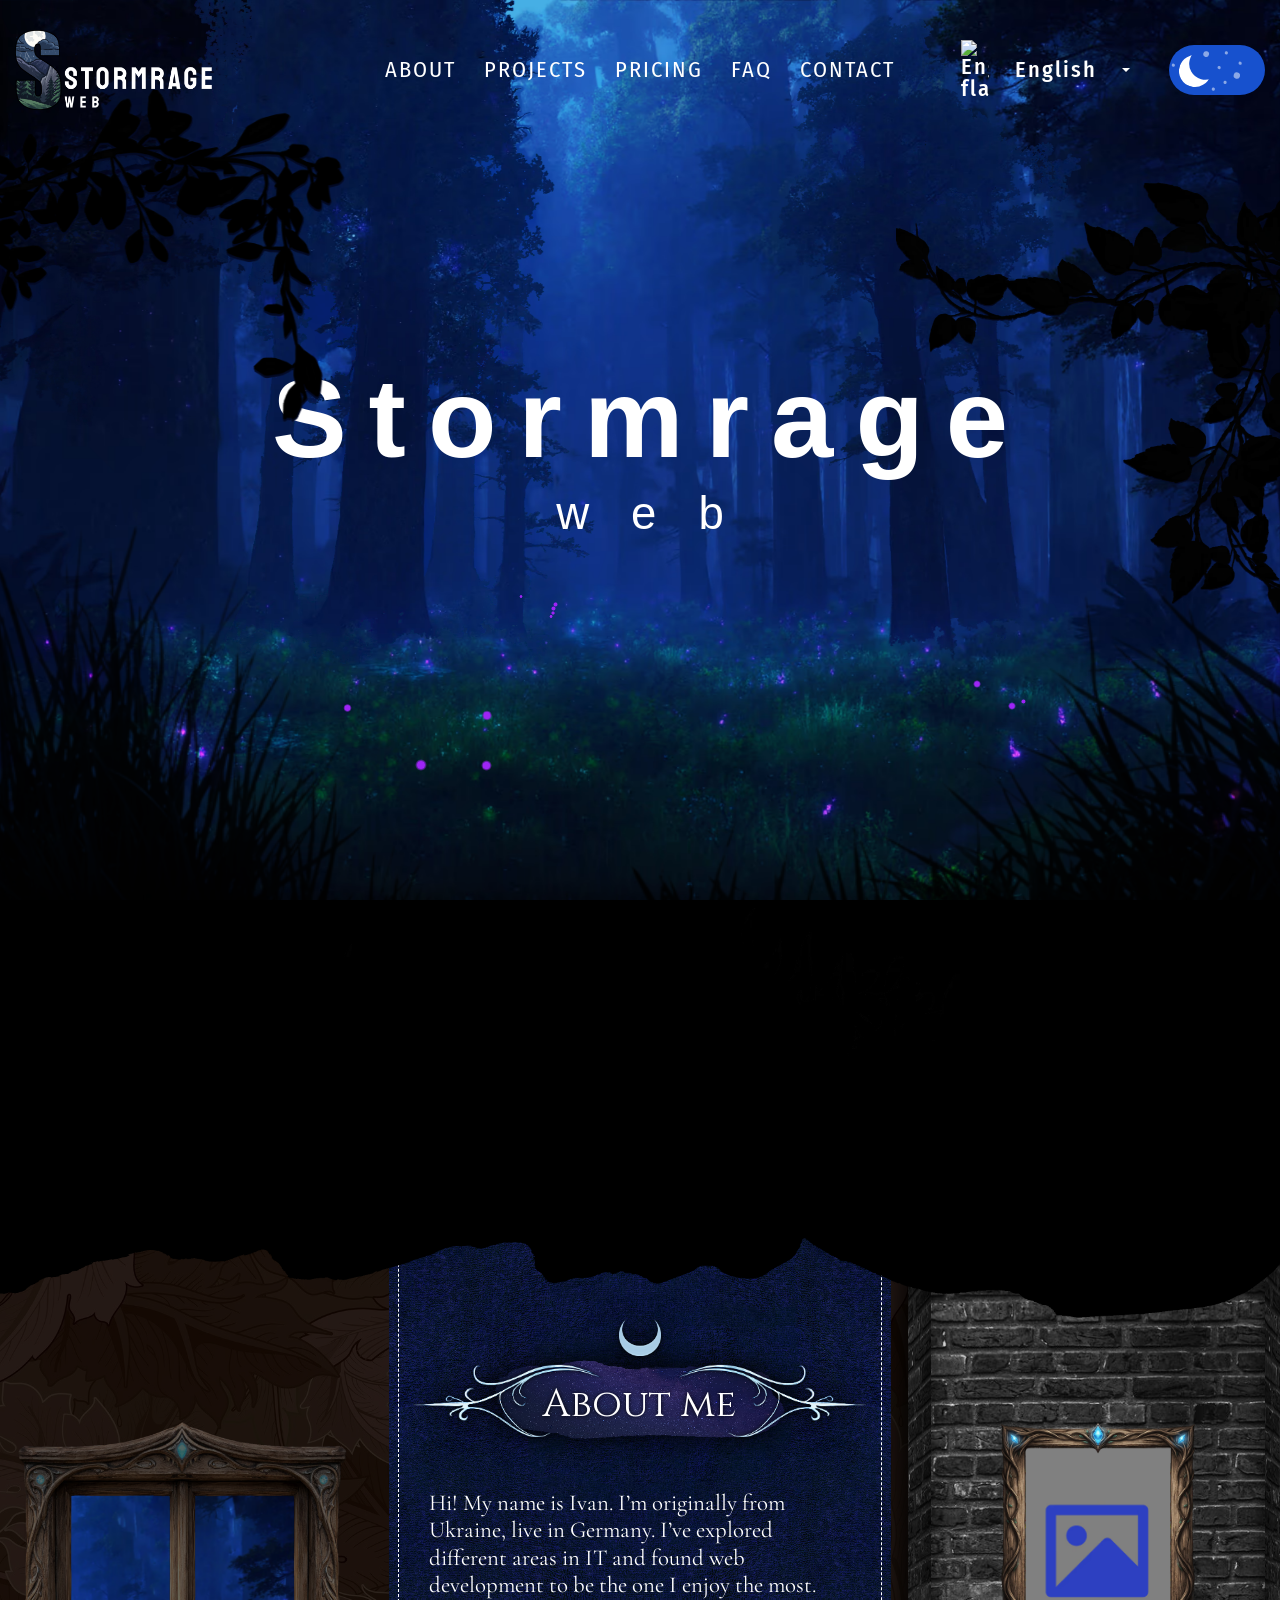
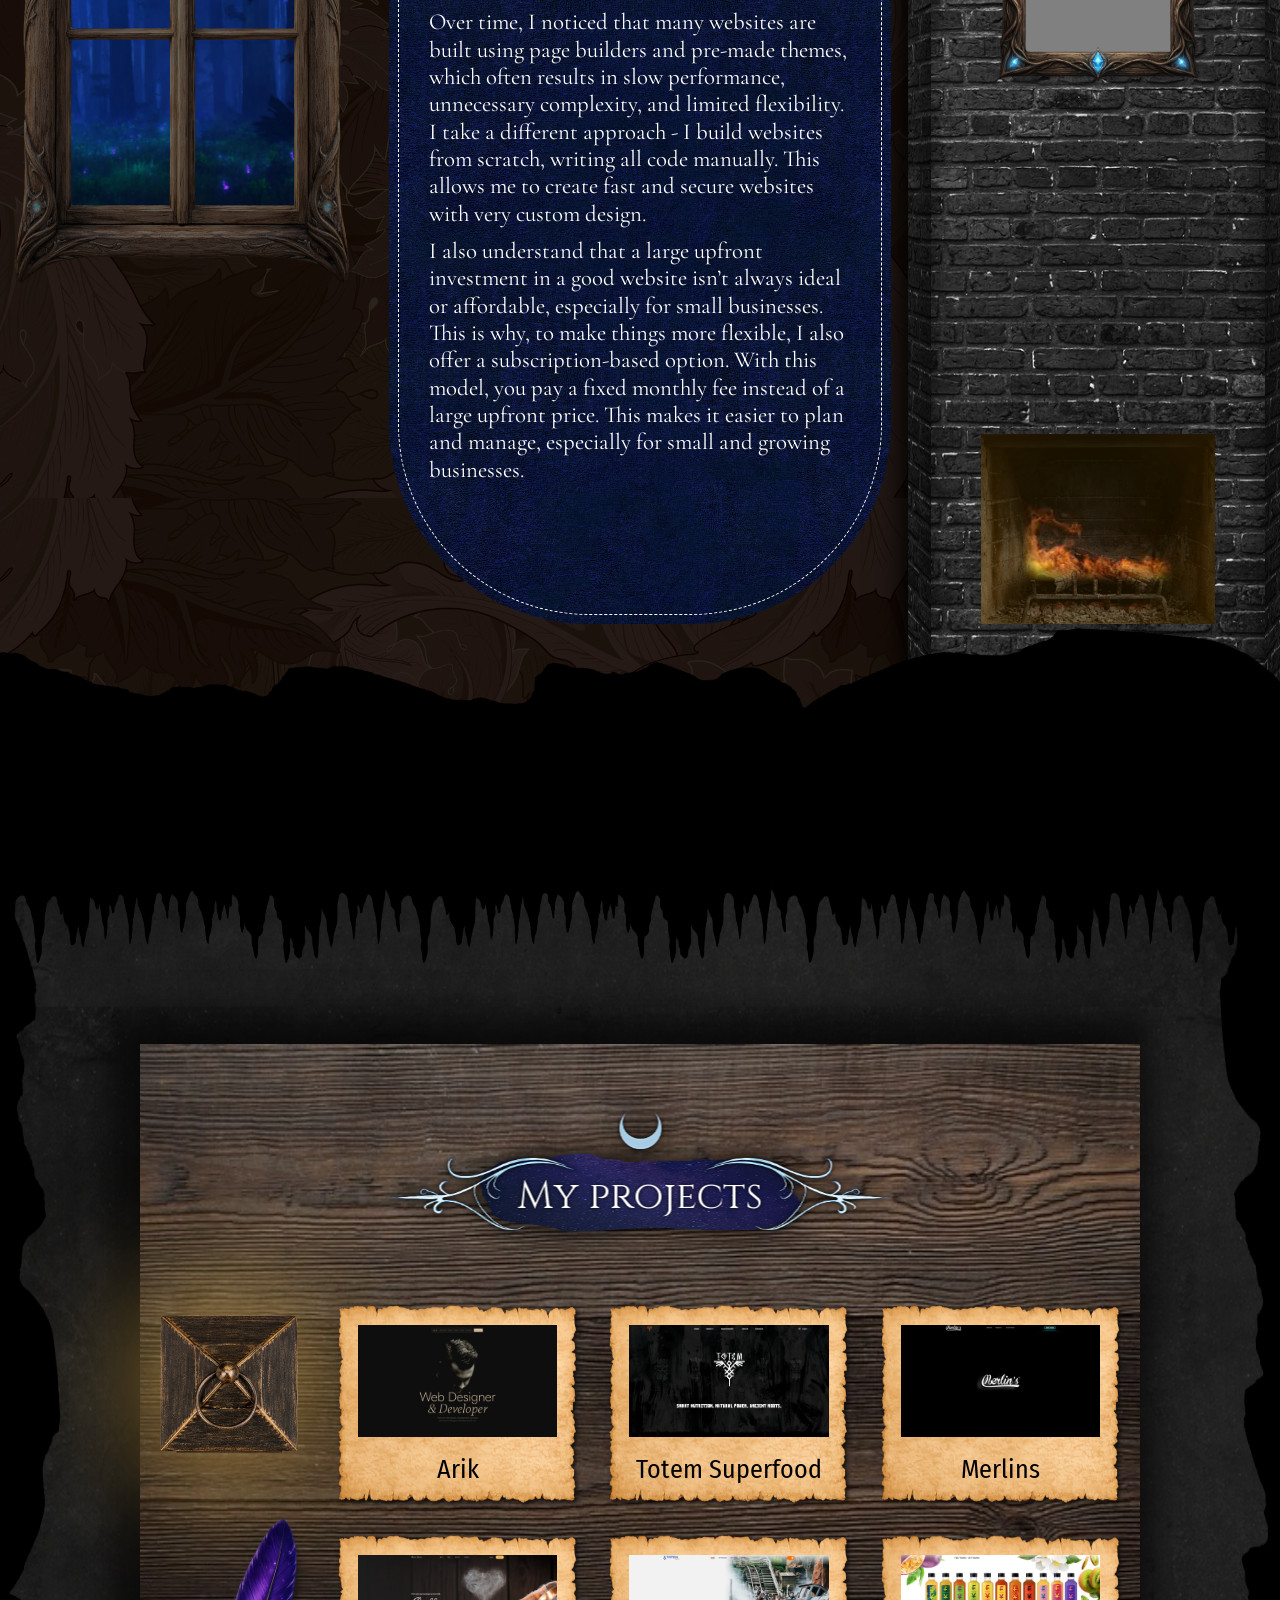
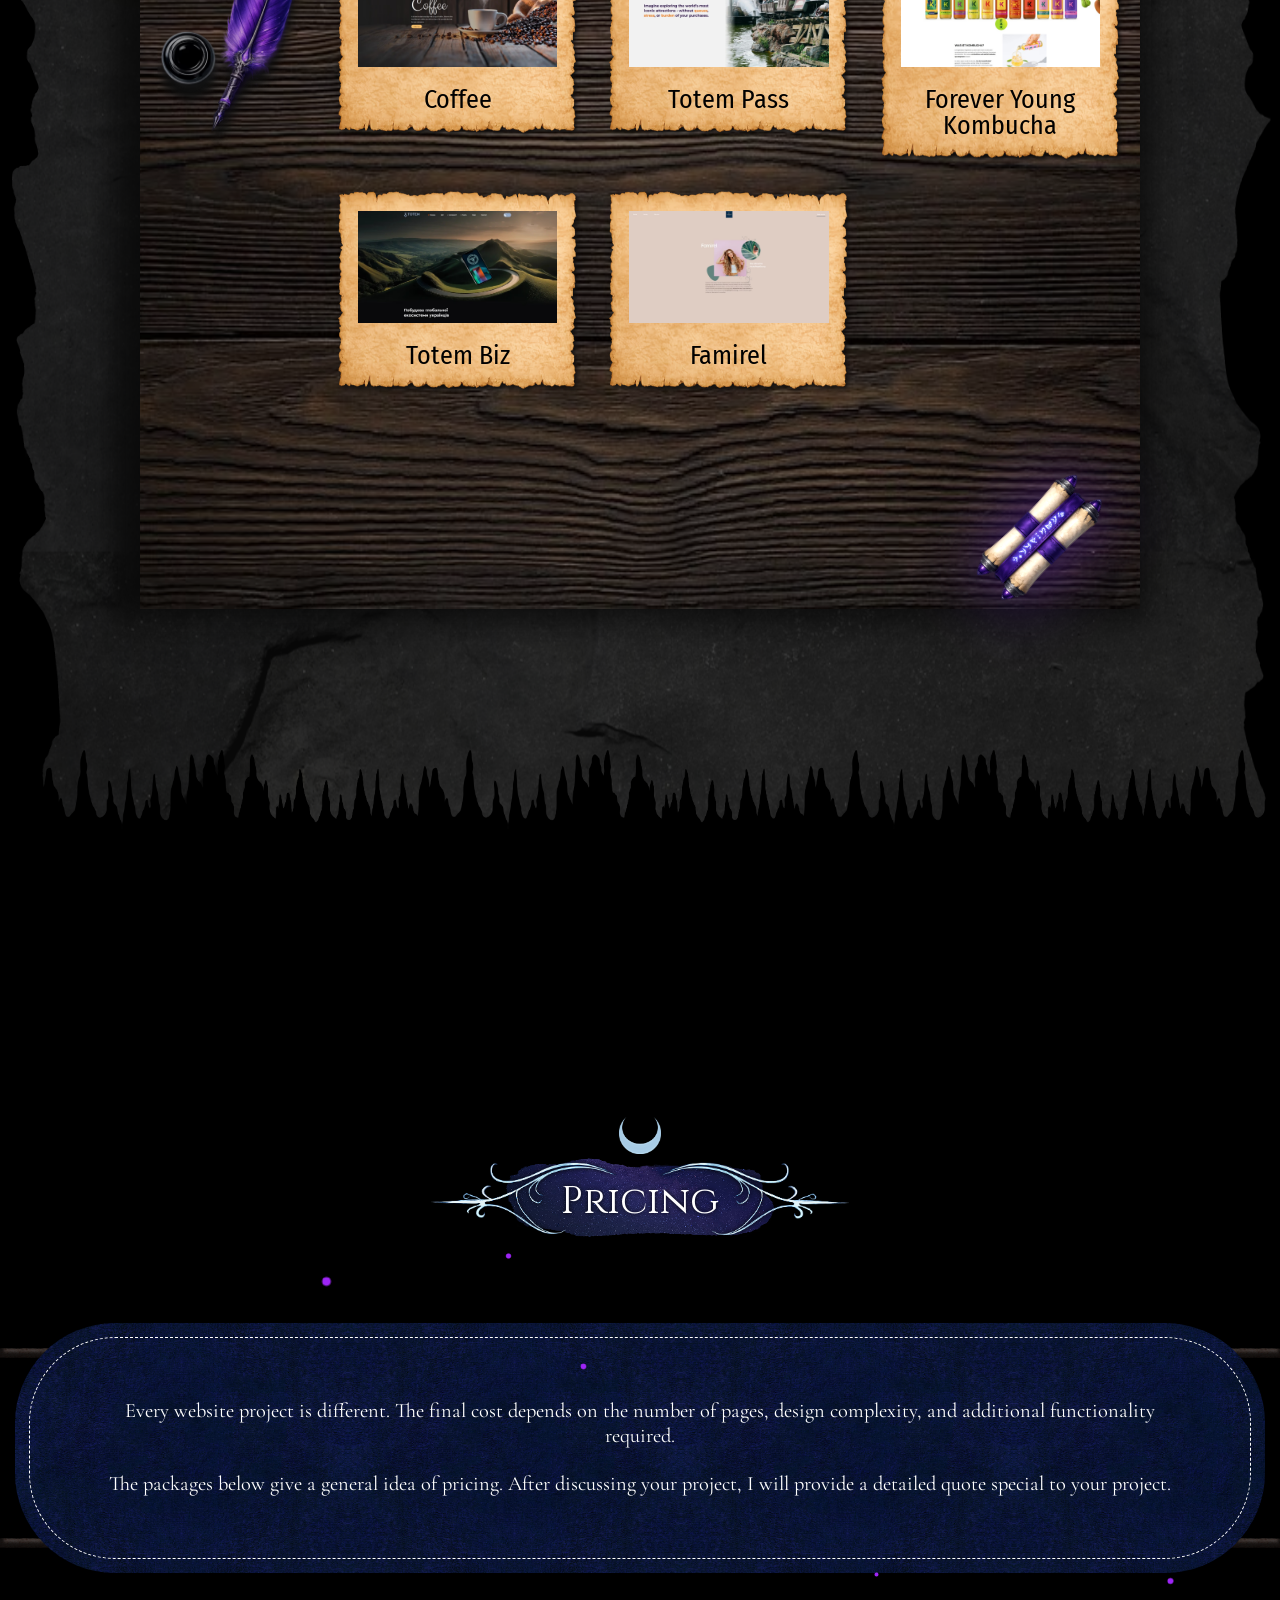
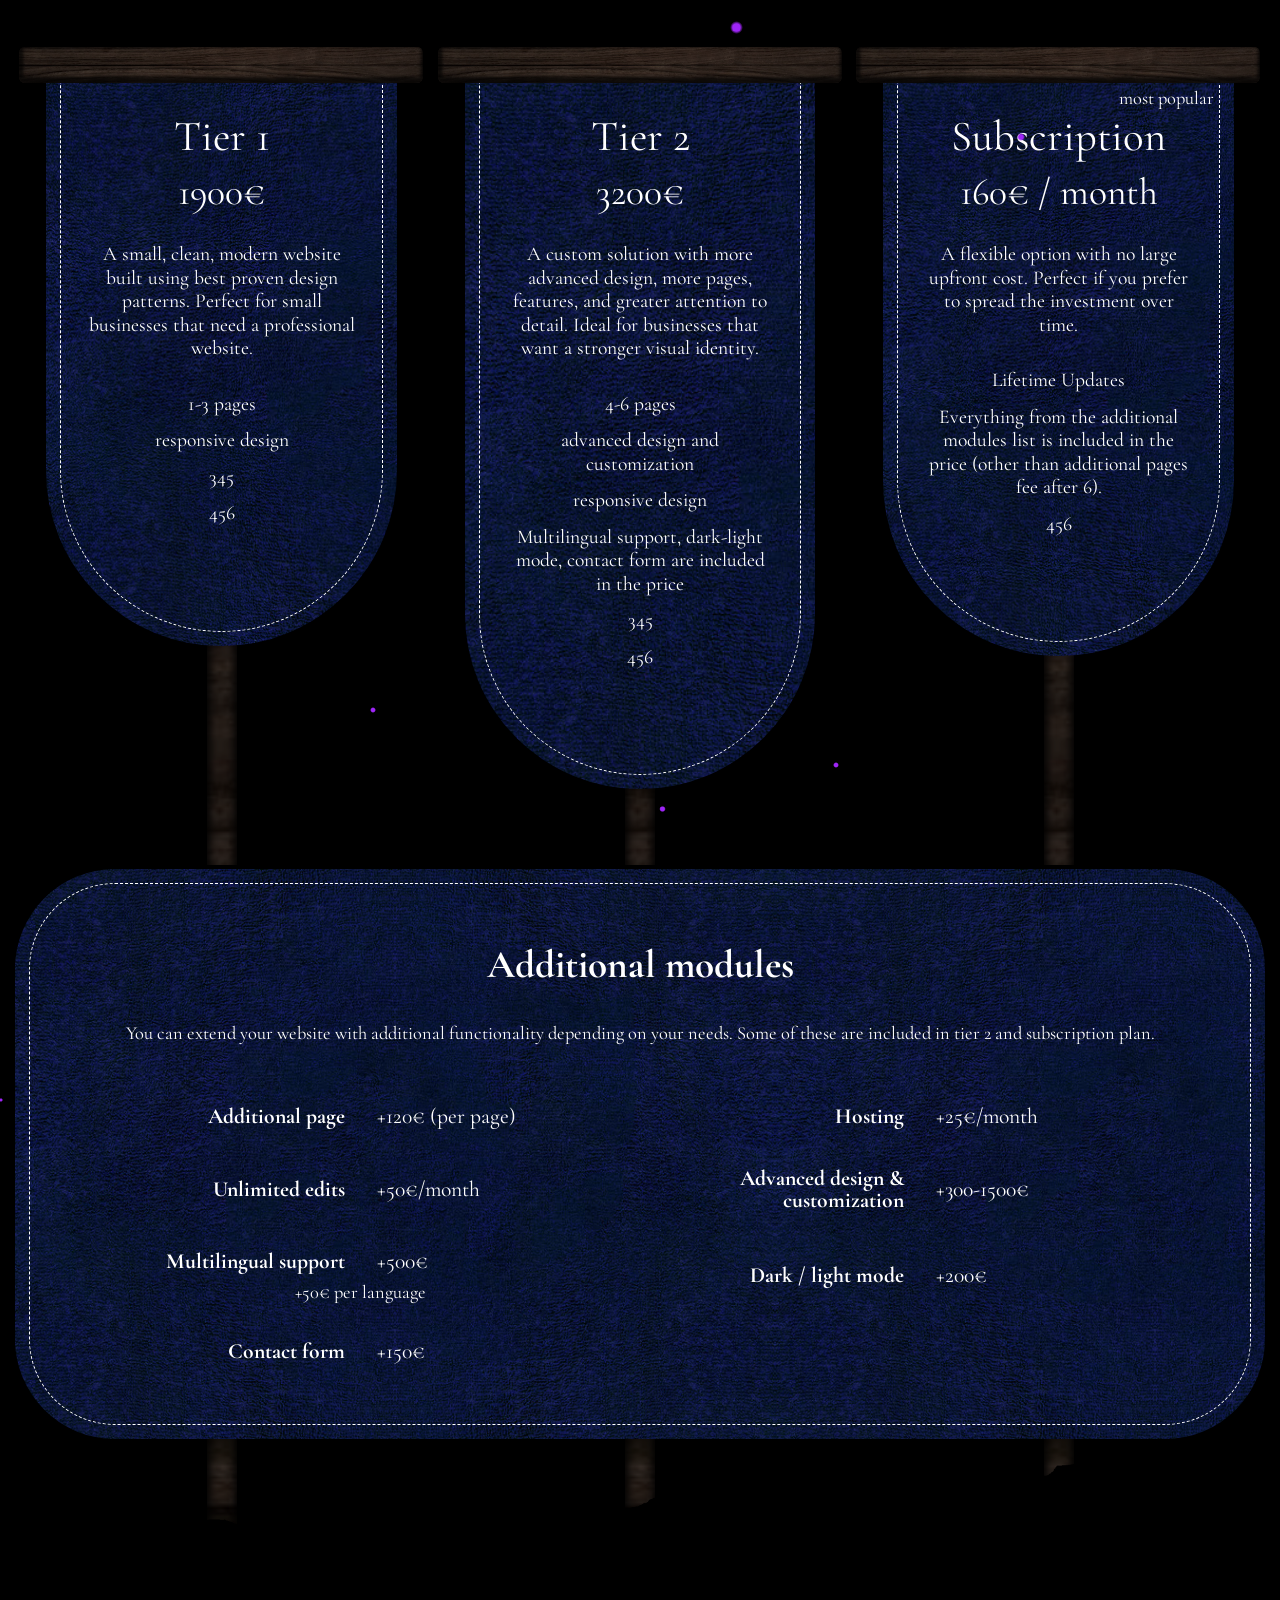
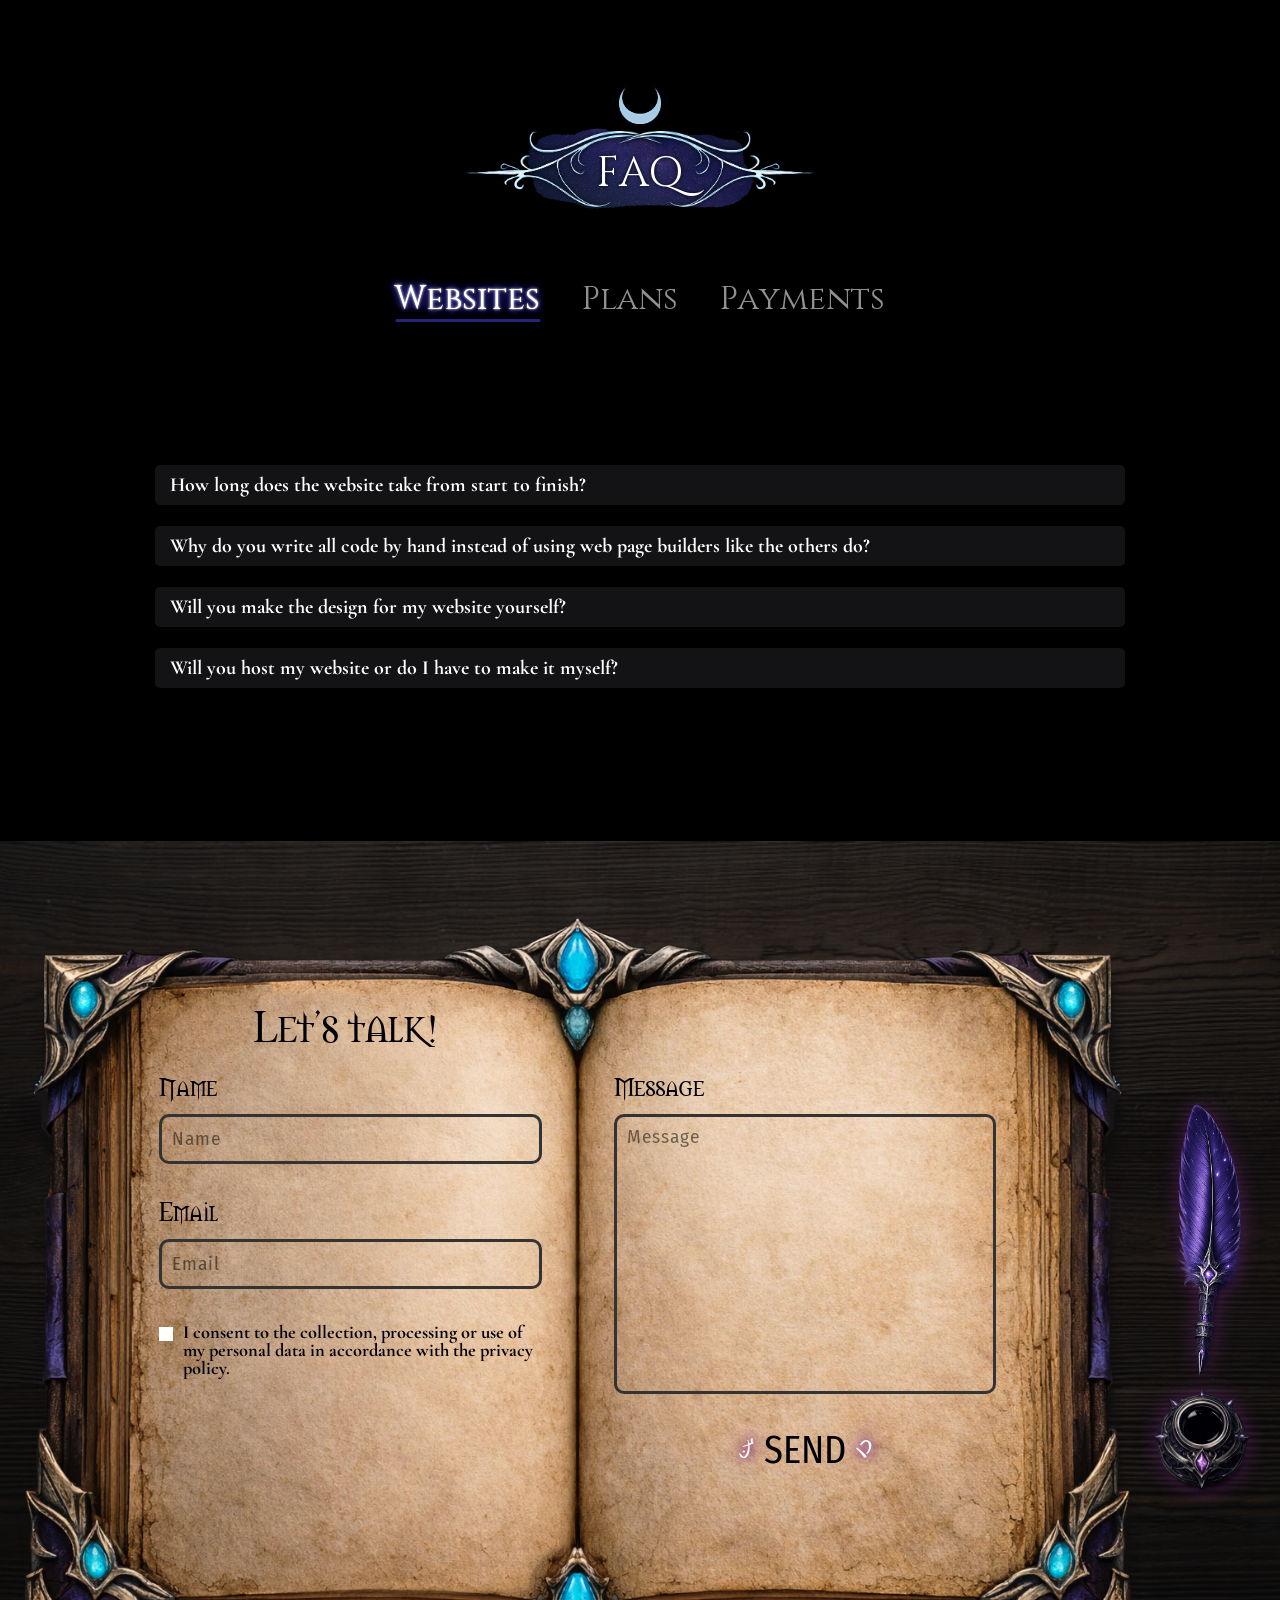
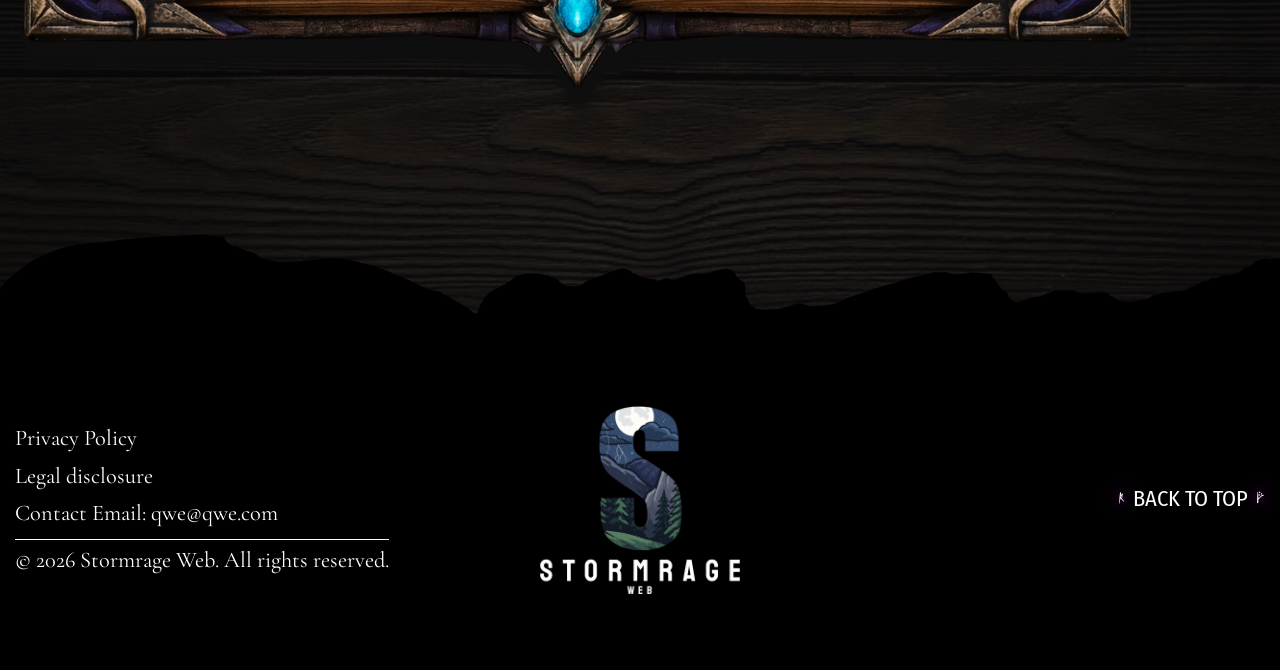
==== commit 263eb467: "Updates" ====
--- a/index.html
+++ b/index.html
@@ -10,8 +10,8 @@
 		<link rel="shortcut icon" href="./assets/img/favicon/favicon-black.ico" media="(prefers-color-scheme: light)">
 		<link rel="shortcut icon" href="./assets/img/favicon/favicon-white.ico" media="(prefers-color-scheme: dark)">
 		<title>Home Page</title>
-		<script defer src="./js/app.min.js?v=1777431080469"></script>
-		<link rel="stylesheet" defer href="./css/app.min.css?v=1777431080469">
+		<script defer src="./js/app.min.js?v=1777577393127"></script>
+		<link rel="stylesheet" defer href="./css/app.min.css?v=1777577393127">
 	</head>
 	<body>
 		<div class="wrapper">
@@ -135,6 +135,7 @@
 								<span class="hero__title-primary">Stormrage</span>
 								<span class="hero__title-secondary">web</span>
 							</h1>
+							<h3 class="hero__description"></h3>
 						</div>
 					</section>
 					<section data-fls-parallax-parent="" id="about" class="page__hero hero hero--mobile">
@@ -703,6 +704,28 @@
 												<details class="spollers__item">
 													<summary class="spollers__title">
 														<span>
+															What does “unlimited edits” for 50€/month
+                                            mean?
+														</span>
+													</summary>
+													<div class="spollers__body">
+														<p>
+															The unlimited edits option allows you to request small updates and changes
+                                            to
+                                            your website whenever needed. This includes minor layout adjustments, so
+                                            things like updating text, replacing
+                                            images, adjusting sections, or adding new content blocks.
+														</p>
+														<p>
+															It doesn’t cover larger changes such as creating entirely new pages, major
+                                            redesigns, or adding complex new features - those are handled as separate
+                                            work.
+														</p>
+													</div>
+												</details>
+												<details class="spollers__item">
+													<summary class="spollers__title">
+														<span>
 															I want to sell products through my website.
                                             Do you offer E-commerce?
 														</span>
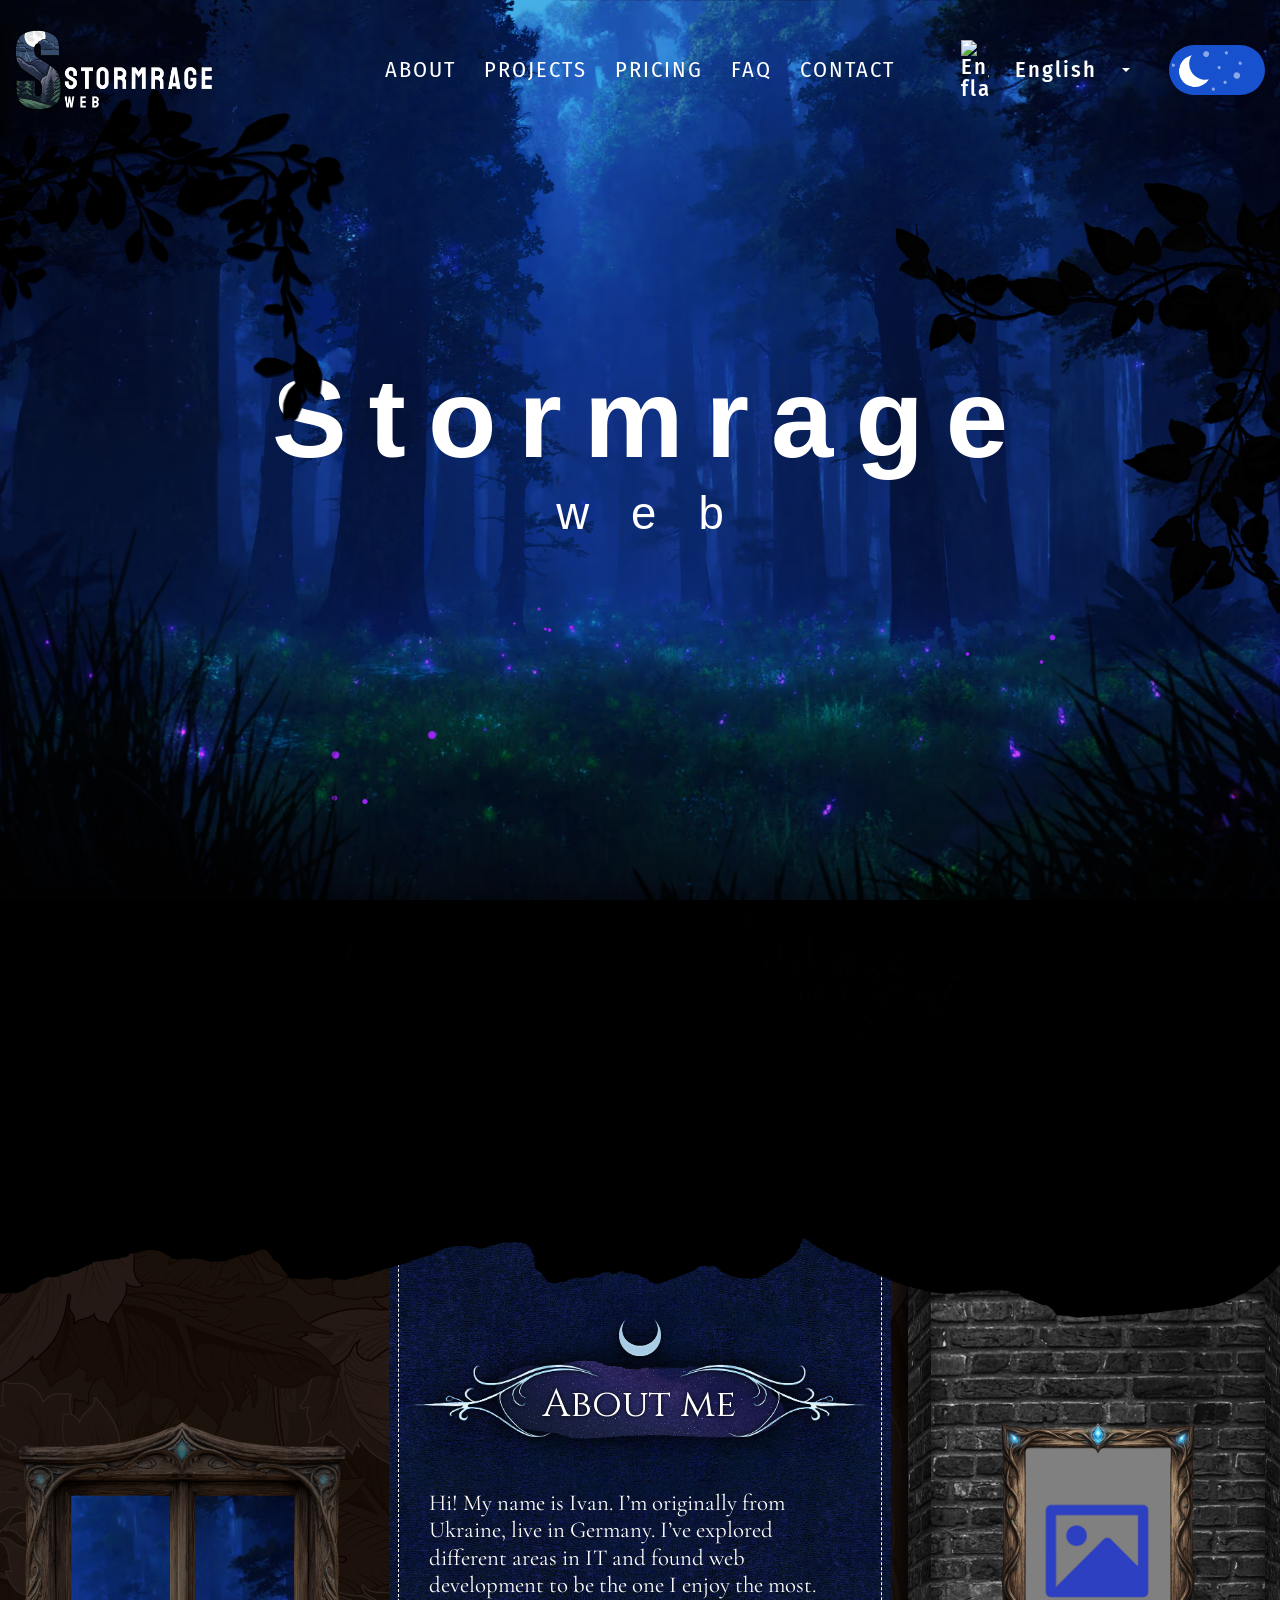
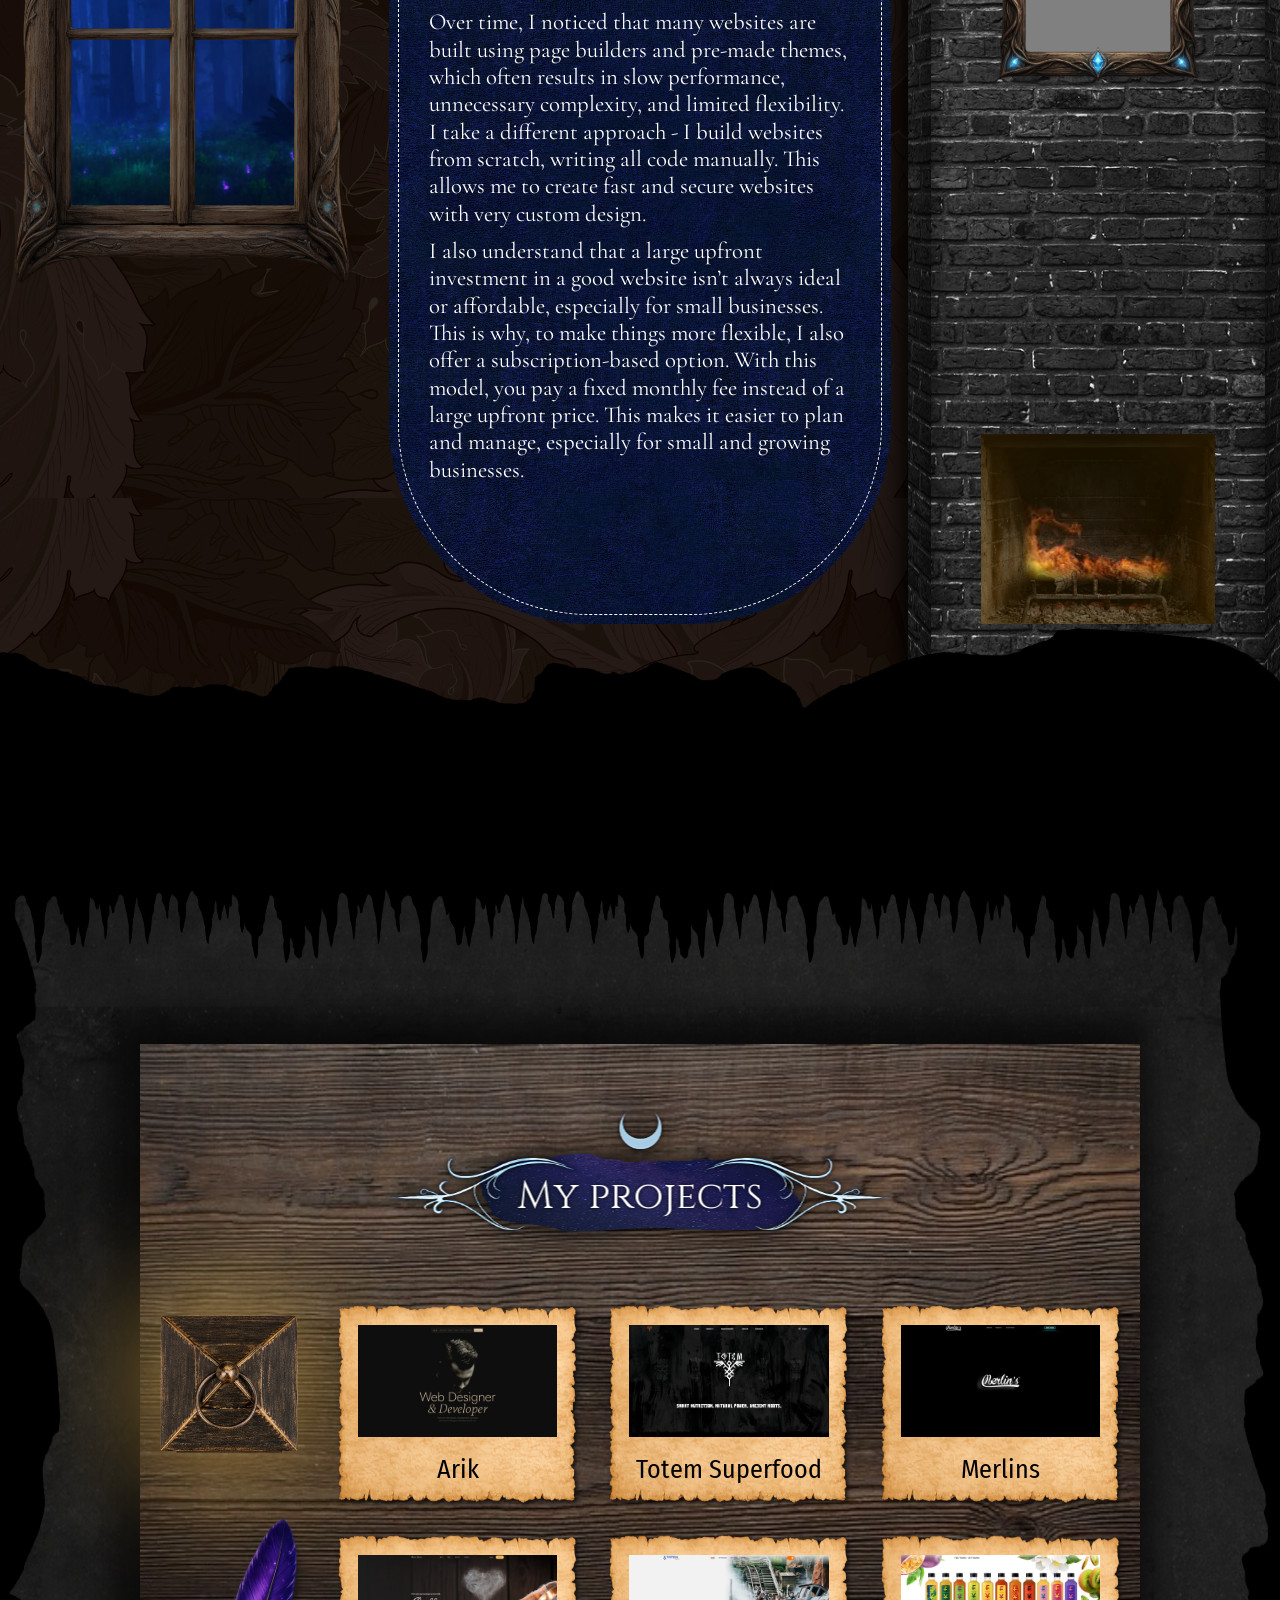
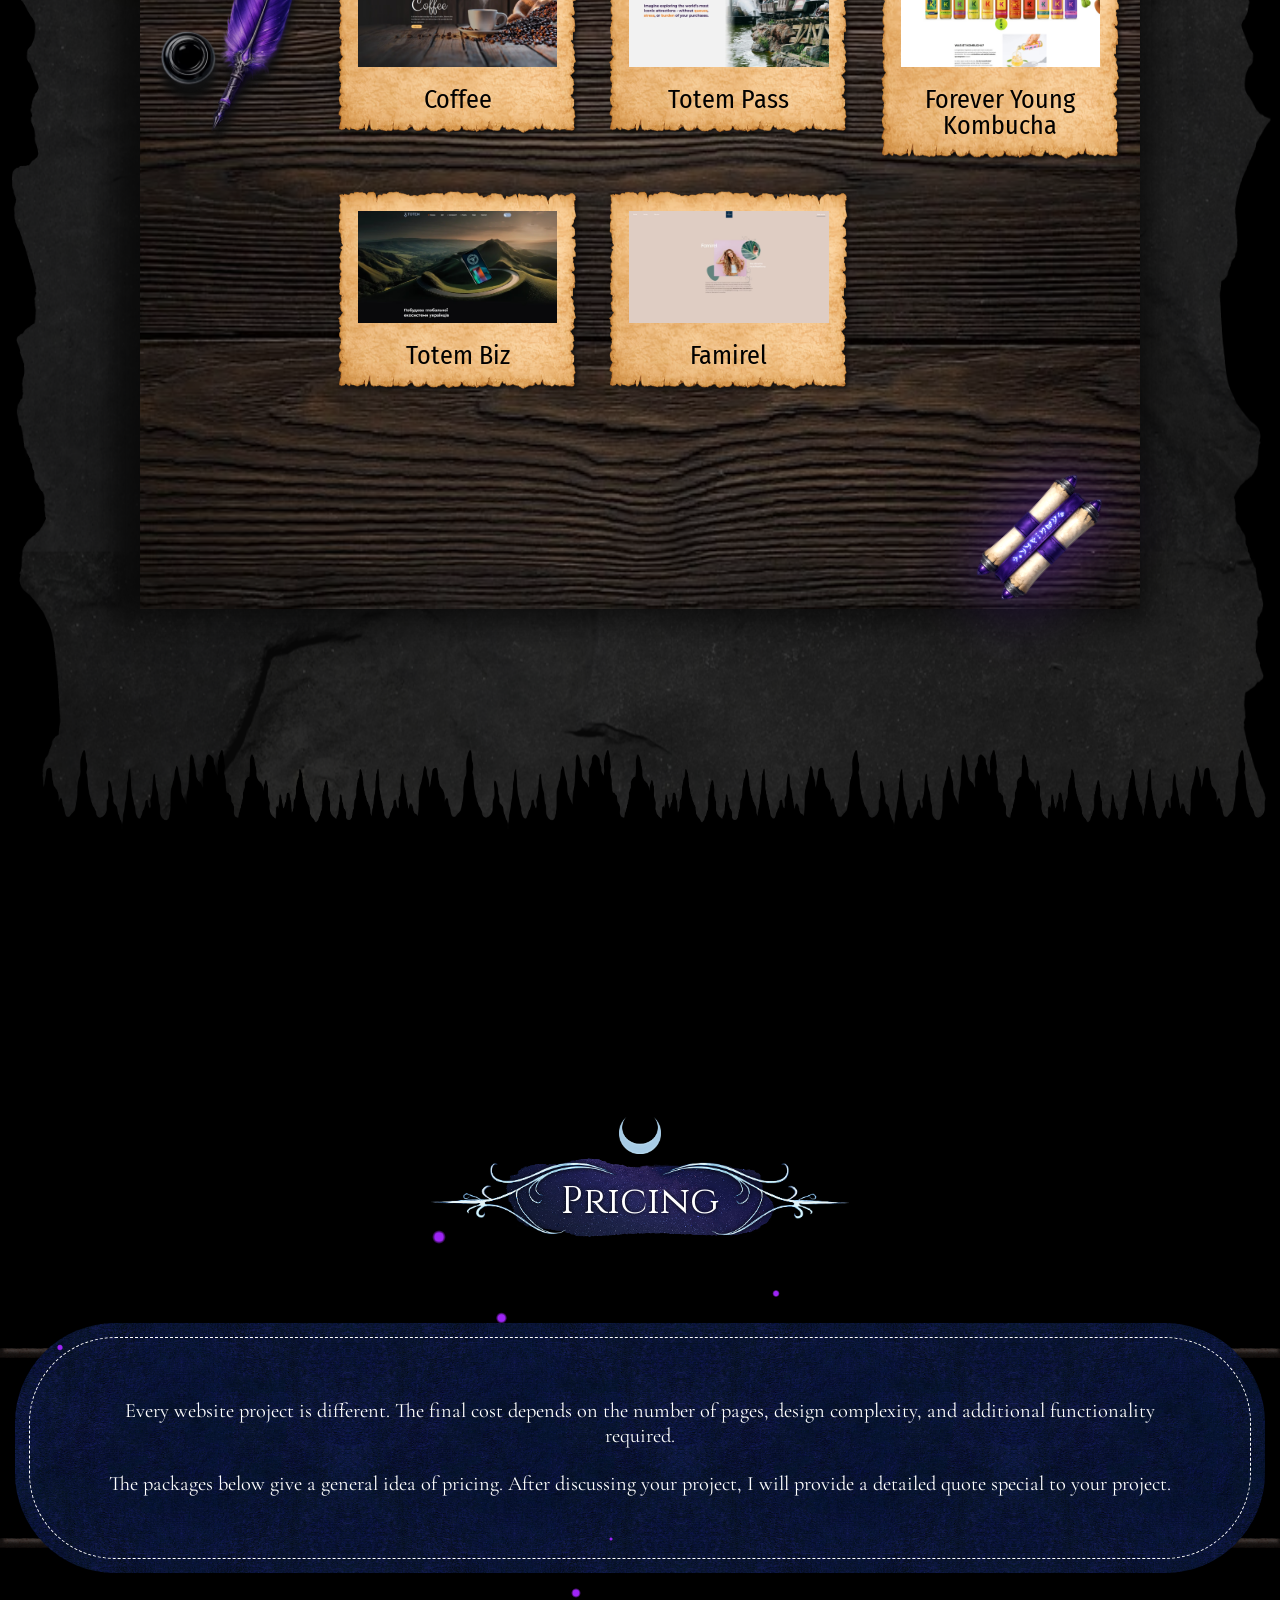
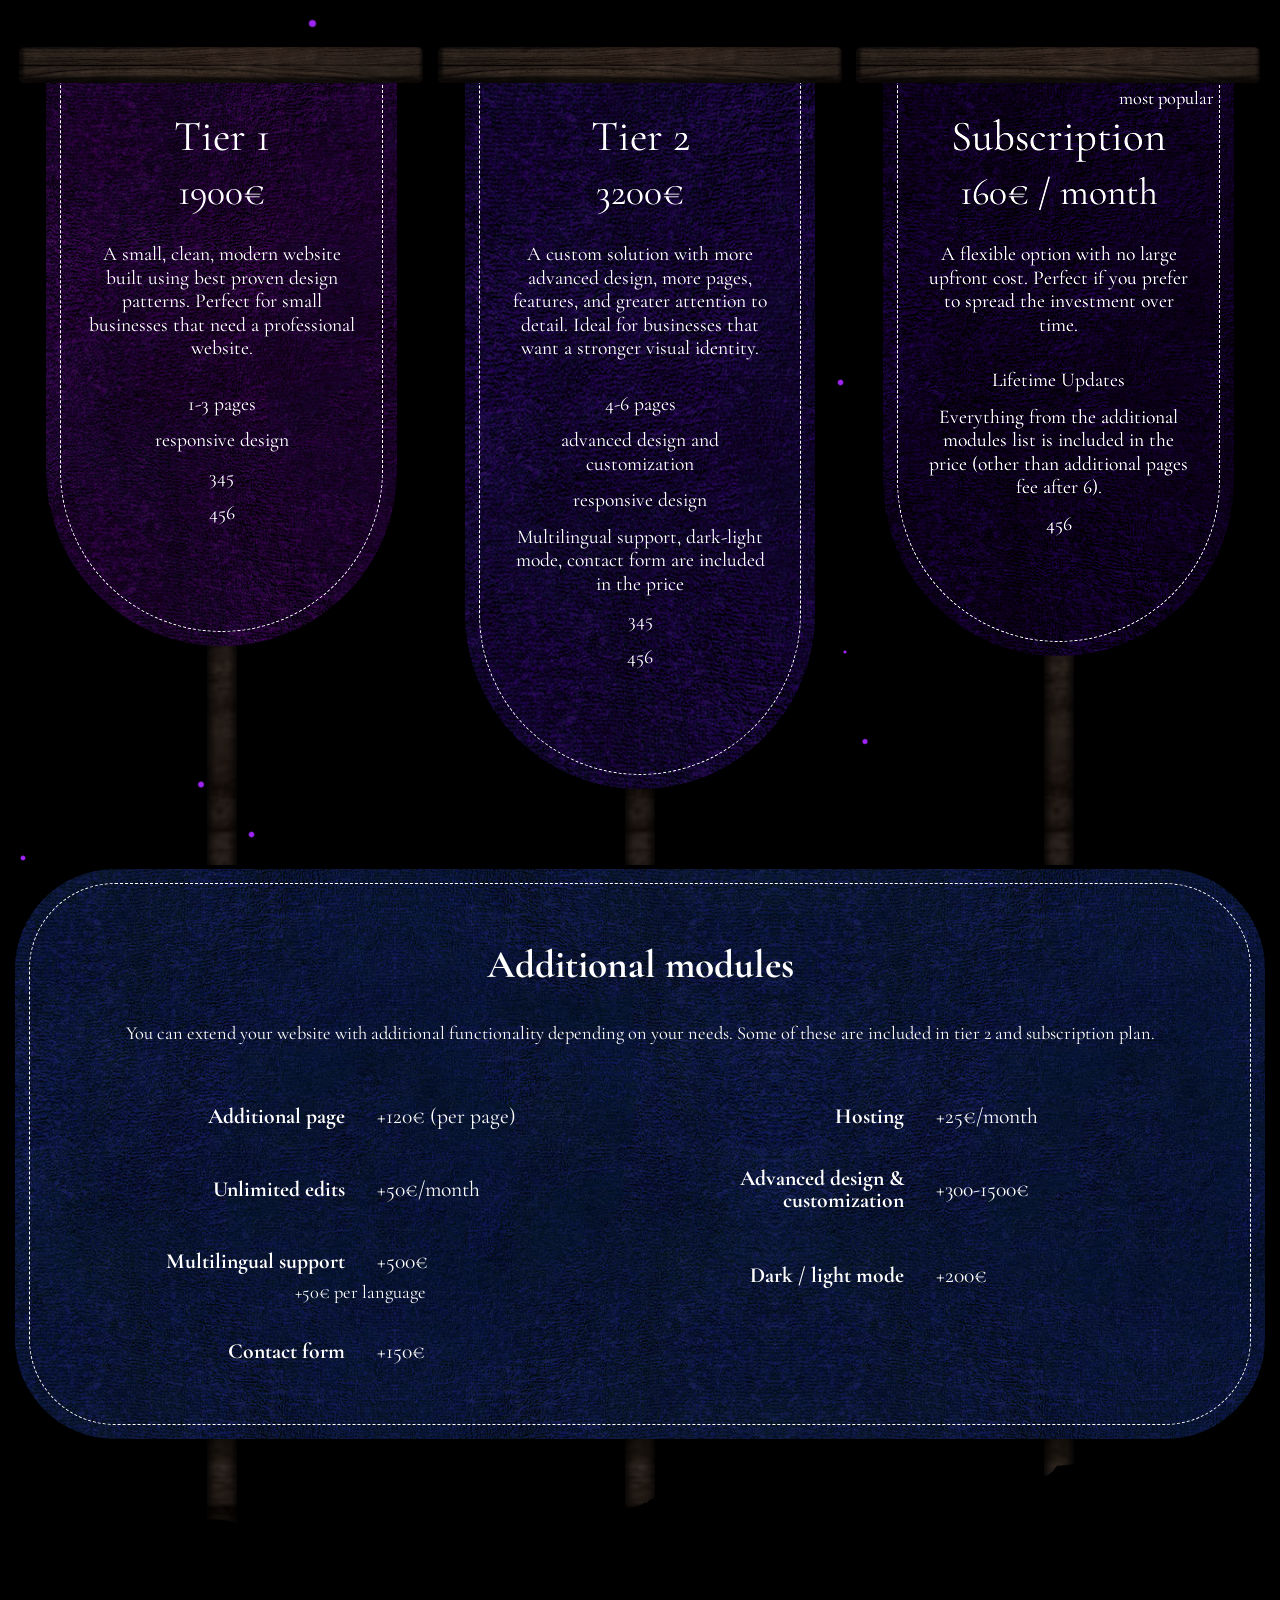
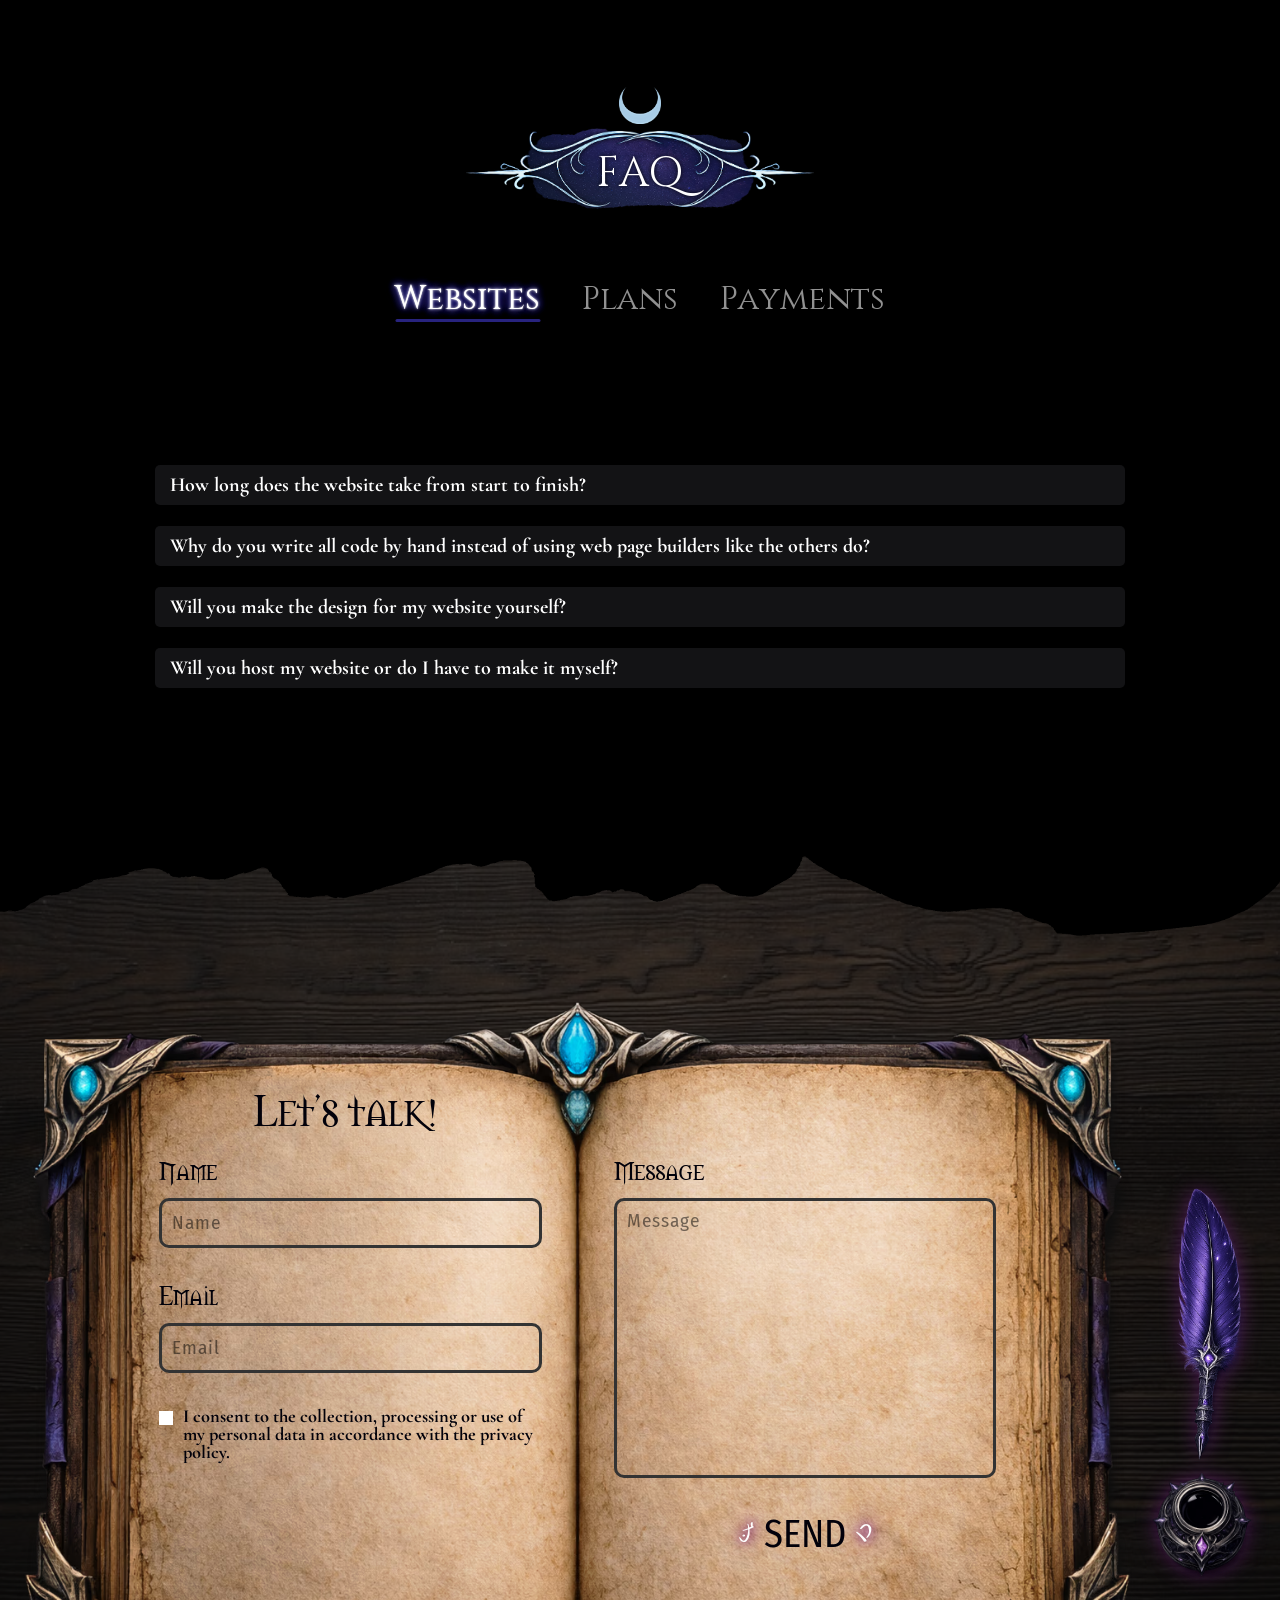
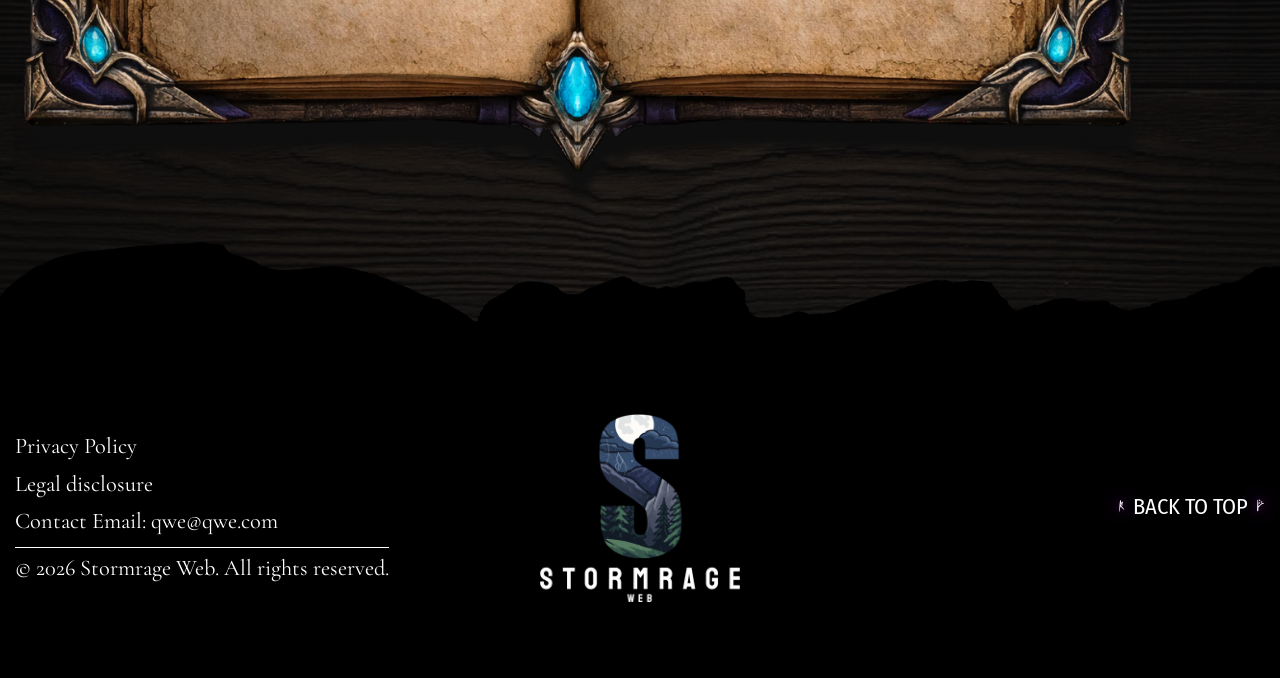
==== commit 415a6457: "Updates" ====
--- a/index.html
+++ b/index.html
@@ -10,8 +10,8 @@
 		<link rel="shortcut icon" href="./assets/img/favicon/favicon-black.ico" media="(prefers-color-scheme: light)">
 		<link rel="shortcut icon" href="./assets/img/favicon/favicon-white.ico" media="(prefers-color-scheme: dark)">
 		<title>Home Page</title>
-		<script defer src="./js/app.min.js?v=1777577393127"></script>
-		<link rel="stylesheet" defer href="./css/app.min.css?v=1777577393127">
+		<script defer src="./js/app.min.js?v=1777598588570"></script>
+		<link rel="stylesheet" defer href="./css/app.min.css?v=1777598588570">
 	</head>
 	<body>
 		<div class="wrapper">
@@ -474,7 +474,7 @@
 								<div class="pricing__tiers">
 									<div class="pricing__tier tier-pricing">
 										<div class="tier-pricing__inner">
-											<div class="tier-pricing__body">
+											<div class="tier-pricing__body tier-pricing__body--basic">
 												<h5 class="tier-pricing__name">Tier 1</h5>
 												<div class="tier-pricing__price">1900€</div>
 												<div class="tier-pricing__description">
@@ -497,7 +497,7 @@
 									</div>
 									<div class="pricing__tier tier-pricing">
 										<div class="tier-pricing__inner">
-											<div class="tier-pricing__body">
+											<div class="tier-pricing__body tier-pricing__body--advanced">
 												<h5 class="tier-pricing__name">Tier 2</h5>
 												<div class="tier-pricing__price">3200€</div>
 												<div class="tier-pricing__description">
@@ -525,7 +525,7 @@
 									</div>
 									<div class="pricing__tier tier-pricing">
 										<div class="tier-pricing__inner">
-											<div class="tier-pricing__body">
+											<div class="tier-pricing__body tier-pricing__body--subscription">
 												<div class="tier-pricing__label">most popular</div>
 												<h5 class="tier-pricing__name">Subscription</h5>
 												<div class="tier-pricing__price">160€ / month</div>
--- a/css/app.min.css
+++ b/css/app.min.css
@@ -1 +1 @@
-@import url("https://fonts.googleapis.com/css?family=Cinzel+Decorative:regular,700&display=swap");@import url("https://fonts.googleapis.com/css?family=Cormorant+Garamond:regular,700&display=swap");@import url("https://fonts.googleapis.com/css?family=Fira+Sans+Condensed:regular&display=swap");*{border:0;margin:0;padding:0}*,:after,:before{box-sizing:border-box}:after,:before{display:inline-block}body,html{height:100%}body{line-height:1;scrollbar-gutter:stable;-ms-text-size-adjust:100%;-moz-text-size-adjust:100%;-webkit-text-size-adjust:100%;-webkit-font-smoothing:antialiased;-moz-osx-font-smoothing:grayscale}button,input,textarea{background-color:transparent;color:inherit;font-family:inherit;font-size:inherit;line-height:inherit}input,textarea{width:100%}label{display:inline-block}button,option,select{cursor:pointer}a{color:inherit;display:inline-block;text-decoration:none}ul li{list-style:none}img{height:auto;max-width:100%;vertical-align:middle}h1,h2,h3,h4,h5,h6{font-size:inherit;font-weight:inherit}address{font-style:normal}@font-face{font-display:swap;font-family:Morpheus;font-style:normal;font-weight:400;src:url(../assets/fonts/Morpheus.woff2) format("woff2")}@font-face{font-display:swap;font-family:DarnassianRunes;font-style:normal;font-weight:400;src:url(../assets/fonts/DarnassianRunes.woff2) format("woff2")}@font-face{font-display:swap;font-family:Cinzel;font-style:normal;font-weight:400;src:url(../assets/fonts/Cinzel.woff2) format("woff2")}*{transition:color .3s,background-color .3s}body{background-color:#000;color:#02010a;font-family:Cormorant Garamond;font-size:1rem;min-width:20rem}[data-fls-scrolllock] body{overflow:hidden;overscroll-behavior:none;touch-action:none}.wrapper{display:flex;flex-direction:column;min-height:100%;overflow:clip}.wrapper>main{flex:1 1 auto}.wrapper>*{min-width:0}[class*=__container]{margin:0 auto;max-width:120rem;padding-left:.9375rem;padding-right:.9375rem}input:-webkit-autofill,input:-webkit-autofill:focus{transition:background-color 0s 600000s,color 0s 600000s!important}.title-box{background:url(../assets/img/decor/title-bg.avif) 50% 45%/60% 80% no-repeat;display:inline-flex;filter:drop-shadow(0 0 .9375rem #000);padding-block:1.875rem;padding-inline:.9375rem;position:relative}.title-box:before{aspect-ratio:542/479;background:url(../assets/img/decor/title-decor-top.avif) 0 0/contain no-repeat;bottom:95%;content:"";filter:drop-shadow(0 0 .125rem #000);left:50%;pointer-events:none;position:absolute;transform:translate(-50%)}.title{align-items:center;color:#fff;display:flex;font-family:var(--titleFontFamily);position:relative;text-align:center;text-shadow:0 0 .25rem #000;white-space:nowrap}.title:before{background:url(../assets/img/decor/title-decor.avif) 0 0/contain no-repeat;content:"";filter:drop-shadow(0 0 .125rem #000);height:200%;pointer-events:none;width:12.5rem}.title:after{background:url(../assets/img/decor/title-decor.avif) 0 0/contain no-repeat;content:"";filter:drop-shadow(0 0 .125rem #000);height:200%;pointer-events:none;transform:scaleX(-1);width:12.5rem}.divider{background:#000;position:relative;width:100%;z-index:49}.privacy-policy__background{display:grid;height:125lvh;left:0;position:fixed;top:-10%;width:100vw;z-index:0}.privacy-policy__background>*{grid-area:1/1}.privacy-policy__background-image{height:100%;transition:opacity .3s;width:100%}.privacy-policy__background-image--dark{background:url(../assets/img/hero/dark/bg-full.avif) 50% 50%/cover no-repeat}.privacy-policy__background-image--light{background:url(../assets/img/hero/light/bg-full.avif) 50% 50%/cover no-repeat}.privacy-policy__container{align-items:center;display:flex;flex-direction:column}.privacy-policy__body{color:#000;display:flex;flex-direction:column;margin:0 auto;position:relative;width:60%}.privacy-policy__body:before{background:url(../assets/img/textures/wood-01-vertical.avif) 0 0/contain repeat;height:120%;width:2.5rem;z-index:1}.privacy-policy__body:after,.privacy-policy__body:before{box-shadow:inset 0 .125rem .5rem .1875rem #000;content:"";left:0;pointer-events:none;position:absolute;top:0;transition:filter .5s}.privacy-policy__body:after{background:url(../assets/img/textures/wood-01.avif) 0 0/contain repeat;height:1.875rem;width:100%;z-index:2}.privacy-policy__content{height:100%;width:100%}.privacy-policy__content:before{background-color:#727272;border-radius:50%;box-shadow:0 0 .0625rem .09375rem #000;content:"";height:.5rem;left:.9375rem;position:absolute;top:.75rem;width:.5rem;z-index:10}.privacy-policy__section{border-radius:.625rem}.privacy-policy__section:not(:first-child){margin-top:2.5rem}.privacy-policy__section:first-child{margin-top:3.75rem}.privacy-policy__section{position:relative}.privacy-policy__section:before{left:10%}.privacy-policy__section:after,.privacy-policy__section:before{background:url(../assets/img/decor/chain.avif) 0 0/cover no-repeat;content:"";height:6.25rem;pointer-events:none;position:absolute;top:-2.5rem;transition:filter .5s;width:1.875rem;z-index:0}.privacy-policy__section:after{right:10%}.section-privacy-policy{color:#000}.section-privacy-policy__background{background:url(../assets/img/textures/wood-01.avif) 50% 50%/cover repeat;box-shadow:inset 0 .125rem .5rem .1875rem #000;height:100%;left:0;position:absolute;top:0;width:100%;z-index:1}.section-privacy-policy__body{background:url(../assets/img/textures/parchment.avif) 0 0/cover no-repeat;padding:1.25rem;position:relative;z-index:3}.section-privacy-policy__body:not(:last-child){margin-bottom:.9375rem}.section-privacy-policy__title{font-weight:700}.section-privacy-policy__title:not(:last-child){margin-bottom:1.25rem}.section-privacy-policy__subtitle{font-weight:700}.section-privacy-policy__subtitle:not(:last-child){margin-bottom:1.25rem}.section-privacy-policy__text:not(:last-child){margin-bottom:2.5rem}.section-privacy-policy__text p:not(:last-child){margin-bottom:.9375rem}html[data-fls-darklite-light] .privacy-policy__background-image--dark{opacity:0}html[data-fls-darklite-dark] .privacy-policy__background-image--dark,html[data-fls-darklite-light] .privacy-policy__background-image--light{opacity:1}html[data-fls-darklite-dark] .privacy-policy__background-image--light{opacity:0}.menu{position:relative}.menu__list{align-items:center;display:flex;gap:1.875rem}.menu__item{border-radius:.625rem;position:relative;transition:all .1s}.--header-scroll .menu__item,[data-fls-menu-open] .menu__item{box-shadow:0 .125rem .125rem .0625rem #000}.--header-scroll .menu__item:hover .menu__link,[data-fls-menu-open] .menu__item:hover .menu__link{box-shadow:0 .1875rem #1b0000;translate:0 .1875rem}.--header-scroll .menu__item:active .menu__link,[data-fls-menu-open] .menu__item:active .menu__link{box-shadow:0 -.0625rem #1b0000;translate:0 .375rem}.menu__link{border:.0625rem solid transparent;border-radius:.625rem;color:#fff;display:inline-flex;font-family:var(--fourthFontFamily);letter-spacing:.125rem;padding:.625rem .3125rem;position:relative;text-transform:uppercase;text-wrap:nowrap;transition:all .1s}.--header-scroll .menu__link,[data-fls-menu-open] .menu__link{background:url(../assets/img/textures/wood-02.avif) 0 0/cover no-repeat;border:.0625rem solid rgba(0,0,0,.396);box-shadow:0 .375rem #1b0000}.menu__link:hover .menu__link-decor{color:#b410d4;filter:drop-shadow(0 0 .625rem #b410d4);text-shadow:0 0 .625rem #b410d4}.menu__link-decor{color:#fff;filter:drop-shadow(0 0 .625rem #6e0d81);font-family:var(--runesFontFamily);text-shadow:0 0 .625rem #6e0d81;transition:all .2s}.icon-menu{border:.0625rem solid transparent;border-radius:.625rem;color:#fff;display:none;padding:1.25rem 1.875rem;position:relative;text-transform:uppercase;transition:all .1s;width:100%}.--header-scroll .icon-menu,[data-fls-menu-open] .icon-menu{background:url(../assets/img/textures/wood-02.avif) 0 0/cover no-repeat;border:.0625rem solid rgba(0,0,0,.396);box-shadow:0 .375rem #1b0000}.header__body{grid-template-columns:auto auto 1fr}.header__logo{display:inline-block}.dropdown__content{box-shadow:0 .5rem 1rem 0 rgba(0,0,0,.2)}.header{background:none;border-bottom:.3125rem solid transparent;left:0;padding-bottom:1.875rem;padding-top:1.875rem;position:fixed;right:0;top:0;transition:all .3s;z-index:50}.header.--header-scroll{padding-bottom:1.25rem;padding-top:.3125rem}.header.--header-scroll,[data-fls-menu-open] .header{border-bottom:.3125rem solid #0a0000}.header.--header-scroll .header__background,.header.--header-scroll:after,[data-fls-menu-open] .header .header__background,[data-fls-menu-open] .header:after{opacity:1}.header__container{position:relative}.header__background{height:100%;left:0;opacity:0;pointer-events:none;position:absolute;top:0;transition:all .3s;width:100%}.header__background-image{background:url(../assets/img/textures/wood-header.avif) 50% 50%/cover repeat;height:100%;object-fit:cover;pointer-events:none;width:100%}.header__decor{opacity:0;transition:all .3s}.--header-scroll .header__decor,[data-fls-menu-open] .header__decor{opacity:1}.header__decor{aspect-ratio:1539/109;height:100%;left:50%;pointer-events:none;position:absolute;top:100%;transform:translate(-50%);z-index:2}.header__decor-image{height:100%;width:100%}.header__decor-image--small{aspect-ratio:1436/109;display:none;height:50%;object-fit:contain}.header__body{align-items:center;display:grid;gap:1.25rem;grid-template-columns:1fr auto 1fr;position:relative}.header__logo-image{max-height:5rem;max-width:12.5rem}.header__logo-image--mobile{display:none}.header__settings{align-items:center;display:flex;gap:1.25rem;justify-self:end}.header__language-dropdown{position:relative;z-index:52}.header__theme-switcher{border-radius:var(--toggleHeight);cursor:pointer;font-size:20%;height:var(--toggleHeight);justify-self:end;min-height:var(--toggleHeight);position:relative;transition:all 0s;width:var(--toggleWidth)}.transition-ready .header__theme-switcher{transition:all .5s ease-in-out}.header__theme-switcher{background:var(--nightColor)}[data-fls-darklite-light] .header__theme-switcher{background:var(--dayColor)}:root{--toggleHeight:3.125rem;--toggleWidth:6rem;--toggleBtnRadius:10em;--dayColor:#ff6d00;--moonColor:#fff;--nightColor:#1751ce;--bgColor--day:#7db7dd}.light{color:var(--dayColor)}.day{background:var(--nightColor)}.moon{border-radius:50%;display:block;position:absolute;transition:all 0s}.transition-ready .moon{transition:all .4s ease-in-out}.moon{background:var(--logoColor);box-shadow:3em 2.5em 0 0 var(--moonColor) inset,hsla(0,0%,100%,.5) 0 -7em 0 -4.5em,hsla(0,0%,100%,.5) 3em 7em 0 -4.5em,hsla(0,0%,100%,.5) 2em 13em 0 -4em,hsla(0,0%,100%,.5) 6em 2em 0 -4.1em,hsla(0,0%,100%,.5) 8em 8em 0 -4.5em,hsla(0,0%,100%,.5) 6em 13em 0 -4.5em,hsla(0,0%,100%,.5) -4em 7em 0 -4.5em,hsla(0,0%,100%,.5) -1em 10em 0 -4.5em;height:var(--toggleBtnRadius);left:3em;top:3em;transform:rotate(-75deg);width:var(--toggleBtnRadius)}.sun{background:var(--moonColor);box-shadow:3em 3em 0 5em var(--moonColor) inset,0 -5em 0 -2.7em var(--moonColor),3.5em -3.5em 0 -3em var(--moonColor),5em 0 0 -2.7em var(--moonColor),3.5em 3.5em 0 -3em var(--moonColor),0 5em 0 -2.7em var(--moonColor),-3.5em 3.5em 0 -3em var(--moonColor),-5em 0 0 -2.7em var(--moonColor),-3.5em -3.5em 0 -3em var(--moonColor);height:7em;left:18em;top:4.5em;transform:rotate(0deg);width:7em}.dropdown{position:relative}.--header-scroll .dropdown:before,[data-fls-menu-open] .dropdown:before{left:.625rem}.--header-scroll .dropdown:after,.--header-scroll .dropdown:before,[data-fls-menu-open] .dropdown:after,[data-fls-menu-open] .dropdown:before{background:url(../assets/img/textures/rope.avif) 0 0/contain repeat-y;border-radius:.25rem;content:"";height:0;position:absolute;top:1.25rem;transition:height .3s;width:.625rem;z-index:-1}.--header-scroll .dropdown:after,[data-fls-menu-open] .dropdown:after{right:.625rem}.--header-scroll .dropdown.open:after,.--header-scroll .dropdown.open:before,[data-fls-menu-open] .dropdown.open:after,[data-fls-menu-open] .dropdown.open:before{height:calc(100% + 9.6875rem)}.dropdown__button-wrapper{border-radius:.625rem;position:relative;transition:all .1s}.--header-scroll .dropdown__button-wrapper{box-shadow:0 .125rem .125rem #000}.--header-scroll .dropdown__button-wrapper .dropdown__button:active{box-shadow:0 -.0625rem #1b0000;translate:0 .375rem}.--header-scroll .header__language-dropdown:not(.open) .dropdown__button-wrapper:hover:not(:active) .dropdown__button{box-shadow:0 .1875rem #1b0000;translate:0 .1875rem}.--header-scroll .open .dropdown__button-wrapper .dropdown__button{box-shadow:0 -.0625rem #1b0000;translate:0 .375rem}.dropdown__button{align-items:center;border:none;cursor:pointer;display:flex;font-family:var(--fourthFontFamily);font-weight:500;height:3rem;justify-content:space-evenly;padding:.625rem;transition:color .6s;width:max-content;z-index:2}.dropdown__button img{inline-size:1.75rem;margin:0 .3125rem 0 0}.dropdown__button{border:.0625rem solid transparent;border-radius:.625rem;color:#fff;display:inline-flex;letter-spacing:.125rem;padding:.625rem .3125rem;position:relative;transition:all .1s}.--header-scroll .dropdown__button,[data-fls-menu-open] .dropdown__button{background:url(../assets/img/textures/wood-02.avif) 0 0/cover repeat;border:.0625rem solid rgba(0,0,0,.396);box-shadow:0 .375rem #1b0000}.dropdown__content{border-radius:.3125rem;display:flex;flex-direction:column;font-family:var(--fourthFontFamily);gap:1.25rem;left:0;margin:.0625rem 0 0;overflow-y:hidden;position:absolute;right:0;top:0;visibility:hidden;z-index:-1;z-index:1}.--header-scroll .dropdown__content,[data-fls-menu-open] .dropdown__content{height:0;transition:all .3s}.--header-scroll .open .dropdown__content,[data-fls-menu-open] .dropdown__content{height:8.375rem;padding:.625rem 0 0;top:5rem}.header:not(.--header-scroll) .dropdown__content{opacity:0;top:5rem}.header:not(.--header-scroll) .open .dropdown__content{animation:slideIn .3s ease-out;opacity:1;transition:all .3s}.dropdown__content li{align-items:center;display:flex}.--header-scroll .dropdown__content li,[data-fls-menu-open] .dropdown__content li{background:url(../assets/img/textures/wood-02.avif) 0 0/cover repeat}.dropdown__content li{border-radius:.3125rem;cursor:pointer;font-weight:500}.header:not(.--header-scroll) .dropdown__content li{background-color:#fff;color:#000}.header:not(.--header-scroll) .dropdown__content li:hover{background-color:#9e9e9e}.dropdown__content li{color:#fff;justify-content:flex-start;padding:.75rem 1.625rem .75rem 1rem;text-decoration:none}.--header-scroll .dropdown__content li,[data-fls-menu-open] .dropdown__content li{box-shadow:0 -.375rem #1b0000;transition:all .3s}.--header-scroll .dropdown__content li:active,[data-fls-menu-open] .dropdown__content li:active{filter:brightness(1.7)!important}.dropdown__content li img{inline-size:1.75rem;margin:0 1.25rem 0 0}.arrow-down{border-color:#fff transparent transparent;border-style:solid;border-width:.25rem .25rem 0;display:inline-block;height:0;margin:0 0 0 .3125rem;transition:border-color .6s;vertical-align:middle;width:0}.dropdown.open .dropdown__content{visibility:visible}@keyframes slideIn{0%{opacity:0;transform:translateY(-.625rem)}to{opacity:1;transform:translateY(0)}}@keyframes size{0%{background:var(--logo-color);transform:translateX(0) scale(1)}55%{background:var(--logo-color);transform:translateX(1.6875rem) scale(.5)}to{transform:translateX(4.0625rem) scale(1)}}@keyframes size-back{0%{background:#fff;transform:translateX(4.0625rem) scale(1)}55%{transform:translateX(1.6875rem) scale(.5)}to{transform:translateX(0) scale(1)}}[data-fls-header-scroll].--header-scroll{left:0;position:fixed;right:0;top:0;z-index:50}[data-fls-header-scroll-show].--header-scroll{transition:translate .3s;translate:0 -100%}[data-fls-header-scroll-show].--header-show{translate:0 0}.footer{background:#000;position:relative;z-index:49}.footer:before{background:url(../assets/img/textures/wall-horizontal.avif) 0 0/auto 6.25rem repeat-x;bottom:100%;content:"";height:6.25rem;left:0;position:absolute;transform:scale(-1) translateY(-.0625rem);width:100%}.footer__container{align-items:center;display:grid;gap:1.25rem;grid-template-columns:repeat(3,1fr);justify-items:center}.footer__info{align-items:center;color:#fff;display:flex;flex-direction:column;gap:.9375rem}.footer__logo{max-width:12.5rem}.footer__button{color:#fff}.info-footer__item:last-child{padding-top:.625rem}.info-footer__item:last-child:before{background-color:#fff;content:"";height:.0625rem;left:0;position:absolute;top:0;width:100%}.info-footer__item{display:inline-block;position:relative}.info-footer__item:hover .info-footer__link{text-shadow:0 0 .3125rem #b410d4,0 0 .625rem #b410d4,0 0 .9375rem #b410d4}.info-footer__item:hover .dot{opacity:1;transform:translate(0) rotate(var(--rotatation))}.info-footer__item:hover .dot:after{animation-play-state:running}.info-footer__link{appearance:none;display:inline-block;position:relative;text-align:center;text-decoration:none;z-index:1}.dot{display:block;height:var(--size);opacity:0;position:absolute;transform:translate(var(--starting-x),var(--starting-y)) rotate(var(--rotatation));transition:transform calc(var(--speed)/12) ease,opacity .5s;width:var(--size)}.dot:after{animation:hoverFirefly var(--speed) infinite,dimFirefly calc(var(--speed)/2) infinite calc(var(--speed)/3);animation-play-state:paused;background:#b410d4;border-radius:100%;box-shadow:0 0 .375rem 0 #b410d4,inset 0 0 .25rem 0 #b410d4,0 0 .125rem .0625rem hsla(0,0%,100%,.259);content:"";display:block;height:100%;width:100%}.dot-1{--rotatation:0deg;--speed:14s;--size:0.375rem;--starting-x:1.875rem;--starting-y:1.25rem;left:-1rem;top:.125rem}.dot-2{--rotatation:122deg;--speed:16s;--size:0.1875rem;--starting-x:2.5rem;--starting-y:0.625rem;left:0;top:.0625rem}.dot-3{--rotatation:39deg;--speed:20s;--size:0.25rem;--starting-x:-0.625rem;--starting-y:1.25rem;right:.875rem;top:-.5rem}.dot-4{--rotatation:220deg;--speed:18s;--size:0.125rem;--starting-x:-1.875rem;--starting-y:-0.3125rem;bottom:.25rem;right:-.875rem}.dot-5{--rotatation:190deg;--speed:22s;--size:0.3125rem;--starting-x:-2.5rem;--starting-y:-1.25rem;bottom:-.375rem;right:-.1875rem}.dot-6{--rotatation:20deg;--speed:15s;--size:0.25rem;--starting-x:0.75rem;--starting-y:-1.125rem;bottom:-.75rem;left:1.875rem}.dot-7{--rotatation:300deg;--speed:19s;--size:0.1875rem;--starting-x:0.375rem;--starting-y:-1.25rem;bottom:-1rem;left:2.75rem}@keyframes dimFirefly{0%{opacity:1}25%{opacity:.4}50%{opacity:.8}75%{opacity:.5}to{opacity:1}}@keyframes hoverFirefly{0%{transform:translate(0)}12%{transform:translate(.1875rem,.0625rem)}24%{transform:translate(-.125rem,.1875rem)}37%{transform:translate(.125rem,-.125rem)}55%{transform:translate(-.0625rem)}74%{transform:translateY(.125rem)}88%{transform:translate(-.1875rem,-.0625rem)}to{transform:translate(0)}}.button{display:inline-flex;text-transform:uppercase;transition:all .3s}.button--fw{width:100%}.button__decor{color:#fff;filter:drop-shadow(0 0 .625rem #6e0d81);font-family:var(--runesFontFamily);text-shadow:0 0 .625rem #6e0d81;transition:all .3s}.button__decor--left,.button__decor--right{animation:reset 2s linear 0s forwards}.button__text{transition:text-shadow .3s}@keyframes float{0%{transform:translate(0) rotate(0deg)}20%{transform:translate(-.1875rem,-.375rem) rotate(-2deg)}40%{transform:translate(.25rem,-.625rem) rotate(2deg)}60%{transform:translate(.375rem,-.25rem) rotate(1deg)}80%{transform:translate(-.125rem,.1875rem) rotate(-1deg)}to{transform:translate(0) rotate(0deg)}}@keyframes float-r{0%{transform:translate(0) rotate(0deg)}20%{transform:translate(-.1875rem,-.375rem) rotate(-2deg)}40%{transform:translate(.25rem,-.625rem) rotate(2deg)}60%{transform:translate(.375rem,-.25rem) rotate(1deg)}80%{transform:translate(-.125rem,.1875rem) rotate(-1deg)}to{transform:translate(0) rotate(0deg)}}@keyframes reset{0%{opacity:0;transform:translate(0) rotate(0deg)}to{opacity:1;transform:translate(0) rotate(0deg)}}html[data-fls-darklite-light]{--bg-forest:url(../assets/img/hero/light/bg.avif)}html[data-fls-darklite-dark]{--bg-forest:url(../assets/img/hero/dark/bg.avif)}.firefly--1{bottom:20%;height:10%;position:absolute;right:15%;width:10%}.firefly--2{bottom:10%;height:15%;left:25%;position:absolute;width:15%}.firefly--3{bottom:30%;height:5%;position:absolute;right:55%;width:5%}.firefly{animation-direction:alternate;animation-iteration-count:infinite;animation-name:glow;animation-timing-function:ease-in-out;background:radial-gradient(circle,currentColor 40%,transparent 70%);border-radius:50%;color:#9e25f6;position:absolute}.firefly:before{background-color:#9e25f6;content:"";height:50%;left:50%;position:absolute;top:50%;transform:translate(-50%,-50%);width:50%}@keyframes glow{0%{opacity:.4;transform:scale(.8)}to{opacity:1;transform:scale(1.2)}}.legal-disclosure{position:relative}.legal-disclosure__background{display:grid;pointer-events:none}.legal-disclosure__background>*{grid-column:1;grid-row:1}.legal-disclosure__bg-image{height:100lvh;object-fit:cover;transition:opacity .5s;width:100vw}.legal-disclosure__bg-image--dark{background:url(../assets/img/hero/dark/bg-full.avif) 50% 50%/cover no-repeat}.legal-disclosure__bg-image--light{background:url(../assets/img/hero/light/bg-full.avif) 50% 50%/cover no-repeat}.legal-disclosure__fireflies{height:100%;left:0;overflow:hidden;pointer-events:none;top:0;width:100%}.legal-disclosure__title{color:#fff;font-family:Staatliches,sans-serif;left:50%;position:absolute;text-align:center;top:30%;transform:translate(-50%,-50%)!important;z-index:12}.legal-disclosure__body{bottom:20%;left:50%;padding:2.5rem;position:absolute;transform:translateX(-50%);z-index:1}.legal-disclosure__body:before{border-radius:.3125rem;box-shadow:inset .0625rem -.1875rem .1875rem .1875rem rgba(0,0,0,.671);height:100%;left:0;width:100%;z-index:-1}.legal-disclosure__body:after,.legal-disclosure__body:before{background:url(../assets/img/textures/wood-01.avif) 0 0/cover repeat;content:"";pointer-events:none;position:absolute;top:0;transition:filter .5s}.legal-disclosure__body:after{box-shadow:inset 0 .125rem .5rem .1875rem #000;height:300%;left:50%;transform:translate(-50%);width:1.25rem;z-index:-2}.legal-disclosure__content{color:#fff}.legal-disclosure__content p:not(:last-child){margin-bottom:1.5625rem}html[data-fls-darklite-light] .legal-disclosure__bg-image--dark{opacity:0}html[data-fls-darklite-dark] .legal-disclosure__bg-image--dark,html[data-fls-darklite-light] .legal-disclosure__bg-image--light{opacity:1}html[data-fls-darklite-dark] .legal-disclosure__bg-image--light{opacity:0}.tabs{display:grid}.tabs__navigation{display:flex;font-family:var(--titleFontFamily);justify-self:center}.tabs__title{align-items:center;border-radius:.3125rem;color:#fff;color:#919191;display:flex;position:relative}.tabs__title:after{background-color:#28237e;border-radius:.125rem;bottom:-.625rem;content:"";height:.1875rem;left:50%;opacity:0;position:absolute;transform:translate(-50%);transition:all .3s;width:0}[data-fls-darklite-light] .tabs__title:after{background-color:#ab58ee}.tabs__title:hover{color:#ccc}.tabs__title:hover:after{opacity:.75;width:50%}.tabs__title.--tab-active{color:#fff;text-shadow:#fff 0 0 .0625rem,#fff 0 0 .1875rem,#28237e 0 0 .4375rem,#28237e 0 0 .5rem,#28237e 0 0 .5625rem,#28237e 0 0 .625rem,#28237e 0 0 .75rem}.tabs__title.--tab-active:after{opacity:1;width:100%}.tabs__content{padding:.625rem .9375rem}.tabs__body{animation:tabs-appear 1s ease forwards}@keyframes tabs-appear{0%{opacity:0;transform:translateY(6.25rem)}to{opacity:1;transform:translateY(0)}}.page{background-color:#000}.page__about,.page__projects{position:relative;z-index:40}.page__pricing,.page__projects{overflow:hidden}.page__pricing{background-color:#000;position:relative;z-index:39}.page__faq{position:relative;z-index:40}.page__contact{background-color:#000;position:relative;z-index:40}.hero{height:100lvh;overflow:hidden;position:relative;width:100vw}.hero:after{background:url(../assets/img/hero/light/beams.avif) 50% 50%/cover no-repeat;content:"";height:100%;left:0;opacity:0;pointer-events:none;position:fixed;top:0;transition:all .5s;width:100%;z-index:10}.hero__title-box{color:#fff;left:50%;position:fixed;top:50lvh;transform:translate(-50%,-50%)!important;z-index:12}.hero__title{font-family:Staatliches,sans-serif;text-align:center}.hero__title-primary{font-weight:700}.hero__title-secondary{display:block}.hero__background{height:100lvh;left:0;position:fixed;top:0;width:100vw}.hero__image{height:100lvh;object-fit:cover;transition:opacity .5s;width:100vw}.hero__image--dark{background:url(../assets/img/hero/dark/bg.avif) 50% 50%/cover no-repeat}.hero__image--light{background:url(../assets/img/hero/light/bg.avif) 50% 50%/cover no-repeat}.hero__layer{display:grid;pointer-events:none;position:fixed}.hero__layer>*{grid-column:1;grid-row:1}.hero__layer--1{height:100lvh;left:-5vw;top:50lvh;width:110vw;z-index:12}.hero__layer--2,.hero__layer--3,.hero__layer--4{height:100lvh;left:0;top:0;width:100vw;z-index:5}.hero__layer--5{aspect-ratio:1/1;right:-5vw;top:20lvh;width:35vw;z-index:13}.hero__layer--6{aspect-ratio:26/15;left:-15vw;top:10lvh;width:45vw;z-index:13}.hero__layer--8{pointer-events:auto;z-index:11}.hero__layer--fireflies{z-index:9}.hero__leaves--01{background:url(../assets/img/hero/dark/leaves-right.avif) 50% 50%/cover no-repeat;height:100%;width:100%}.hero__leaves--02{background:url(../assets/img/hero/dark/leaves-left.avif) 50% 50%/cover no-repeat;height:100%;width:100%}.hero__grass--01{background:url(../assets/img/hero/dark/fore-grass-02.avif) 50% 50%/cover no-repeat}.hero__tree-01{left:-2%;top:0;transition:all .5s;z-index:9}.hero__tree-01--light{background:url(../assets/img/hero/light/left-tree.avif) 50% 50%/cover no-repeat}.hero__tree-01--dark{background:url(../assets/img/hero/dark/left-tree.avif) 50% 50%/cover no-repeat}.hero__tree-02{left:0;top:0;transition:all .5s;z-index:8}.hero__tree-02--light{background:url(../assets/img/hero/light/right-tree.avif) 50% 50%/cover no-repeat}.hero__tree-02--dark{background:url(../assets/img/hero/dark/right-tree.avif) 50% 50%/cover no-repeat}.hero__tree-03{left:0;top:0;transition:all .5s;z-index:8}.hero__tree-03--light{background:url(../assets/img/hero/light/center-tree.avif) 50% 50%/cover no-repeat}.hero__tree-03--dark{background:url(../assets/img/hero/dark/center-tree.avif) 50% 50%/cover no-repeat}.hero__fireflies{height:100lvh;left:0;overflow:hidden;pointer-events:none;top:0;width:100vw}@keyframes banner-fade-in{0%{opacity:0;transform:scale(.3) translate(-50%,-50%)}to{opacity:1;transform:scale(1) translate(-50%,-50%)}}html[data-fls-darklite-light] .hero:after,html[data-fls-darklite-light] .hero__image--light,html[data-fls-darklite-light] .hero__tree-01--light,html[data-fls-darklite-light] .hero__tree-02--light,html[data-fls-darklite-light] .hero__tree-03--light{opacity:1}html[data-fls-darklite-dark] .hero:after,html[data-fls-darklite-dark] .hero__image--light,html[data-fls-darklite-dark] .hero__tree-01--light,html[data-fls-darklite-dark] .hero__tree-02--light,html[data-fls-darklite-dark] .hero__tree-03--light,html[data-fls-darklite-light] .hero__image--dark,html[data-fls-darklite-light] .hero__tree-01--dark,html[data-fls-darklite-light] .hero__tree-02--dark,html[data-fls-darklite-light] .hero__tree-03--dark{opacity:0}html[data-fls-darklite-dark] .hero__image--dark,html[data-fls-darklite-dark] .hero__tree-01--dark,html[data-fls-darklite-dark] .hero__tree-02--dark,html[data-fls-darklite-dark] .hero__tree-03--dark{opacity:1}.about__top-decor{pointer-events:none;translate:0 5%;width:105%}.about__top-decor-image{width:100%}.about__body{background-color:var(--bgColor);position:relative}.about__body:before{top:0}.about__body:after,.about__body:before{background:url(../assets/img/textures/wall-horizontal.avif) 0 0/auto 6.25rem repeat-x;content:"";height:6.25rem;left:0;pointer-events:none;position:absolute;width:100%;z-index:3}.about__body:after{bottom:0;transform:scaleY(-1)}.about__background{height:100%;left:0;position:absolute;top:0;width:100%}.about__background-image{background:url(../assets/img/textures/wall-1.avif) 0 0/contain repeat;filter:brightness(.2);height:100%;transition:filter .5s;width:100%}.about__container{display:grid;grid-template-columns:2fr 3fr 2fr;position:relative;z-index:2}.about__window{align-self:start;display:grid;overflow:hidden;position:relative;top:12.5rem}.about__window>*{grid-area:1/1}.about__window-image{filter:brightness(.4);position:relative;transition:filter .5s;z-index:2}.about__forest{display:grid;height:85%;left:50%;overflow:hidden;position:absolute;top:50%;transform:translate(-50%,-50%);width:90%;z-index:1}.about__forest>*{grid-area:1/1}.about__forest-image{height:110%;object-fit:cover;object-position:80% 50%;transition:opacity .5s}.about__forest-image--dark{opacity:0;transition-delay:.12s}[data-fls-darklite-dark] .about__forest-image--dark{opacity:1;transition-delay:0s}.about__forest-image--light{opacity:0;transition-delay:.12s}[data-fls-darklite-light] .about__forest-image--light{opacity:1;transition-delay:0s}.about__content{align-items:center;background:url(../assets/img/textures/banner-fabric.avif) 0 0/contain repeat;border-radius:0 0 12.5rem 12.5rem;display:flex;flex-direction:column;outline:.0625rem dashed #fff;outline-offset:-.625rem;padding-bottom:6.25rem;position:relative;z-index:2}.about__text{color:#fff;line-height:1.2;padding:2.5rem}.about__text p:not(:last-child){margin-bottom:.625rem}.media-about{align-items:center;display:flex;flex-direction:column;justify-content:space-between;padding-bottom:6.25rem;perspective:62.5rem;perspective-origin:50%;position:relative}.media-about__background{background:url(../assets/img/textures/stone-fireplace-wall.avif) 0 0/cover repeat;box-shadow:0 0 5rem #000;height:100%;left:0;position:absolute;top:0;transform-style:preserve-3d;width:100%}.media-about__background:before{box-shadow:-.625rem 0 5rem #000;right:100%;transform:rotateY(-60deg);transform-origin:right center}.media-about__background:after,.media-about__background:before{background:url(../assets/img/textures/stone-fireplace-wall.avif) 0 0/cover repeat;content:"";filter:brightness(.8);height:100%;position:absolute;top:0;width:20%}.media-about__background:after{box-shadow:.625rem 0 5rem #000;left:100%;transform:rotateY(60deg);transform-origin:left center}.media-about__photo{align-items:center;display:grid;justify-content:center;justify-items:center;position:relative;width:60%;z-index:2}.media-about__photo>*{grid-area:1/1}.media-about__portrait-frame{position:relative;z-index:2}.media-about__portrait{height:90%;width:90%}.media-about__portrait-image{height:100%;object-fit:cover;width:100%}.media-about__fireplace{transition:box-shadow .5s}[data-fls-darklite-light] .media-about__fireplace{box-shadow:inset -.125rem 0 9.375rem .1875rem rgba(190,129,26,.1)}[data-fls-darklite-dark] .media-about__fireplace{box-shadow:inset -.125rem 0 9.375rem .1875rem rgba(145,93,4,.37)}.media-about__fireplace{aspect-ratio:610/496;background:url(../assets/img/decor/fireplace.avif) 50% 50%/contain no-repeat;display:grid;overflow:hidden;width:70%}.media-about__fireplace>*{grid-area:1/1}.media-about__fireplace{position:relative;z-index:20}.media-about__fire{bottom:22%;height:100%;left:50%;-webkit-mask-composite:intersect;mask-composite:intersect;-webkit-mask-image:linear-gradient(90deg,transparent,#000 10%,#000 90%,transparent),linear-gradient(180deg,transparent,#000 10%,#000 90%,transparent);mask-image:linear-gradient(90deg,transparent,#000 10%,#000 90%,transparent),linear-gradient(180deg,transparent,#000 10%,#000 90%,transparent);-webkit-mask-repeat:no-repeat;mask-repeat:no-repeat;-webkit-mask-size:100% 100%;mask-size:100% 100%;mix-blend-mode:screen;object-fit:cover;pointer-events:none;position:absolute;transform:translateX(-50%);transition:opacity 1.5s,width 1.5s,height 1.5s;width:65%}.media-about__fire--big{height:100%;opacity:0;width:65%}[data-fls-darklite-dark] .media-about__fire--big{opacity:1}.media-about__fire--small{height:50%;opacity:0;width:50%}[data-fls-darklite-light] .media-about__fire--small{opacity:1}html[data-fls-darklite-light] .about__background-image{filter:brightness(.4)}html[data-fls-darklite-light] .about__window-image{filter:brightness(.8)}html[data-fls-darklite-dark] .about__background-image{filter:brightness(.2)}html[data-fls-darklite-dark] .about__window-image{filter:brightness(.4)}.projects{background-color:var(--bgColor)}.projects,.projects__container{position:relative}.projects__container{overflow:hidden}.projects__container:before{background:url(../assets/img/textures/wall.avif) repeat-y;background-position:0;background-size:100% auto;left:-.0625rem;pointer-events:none}.projects__container:after,.projects__container:before{bottom:0;content:"";position:absolute;top:0;z-index:100}.projects__container:after{background:url(../assets/img/textures/wall.avif) repeat-y;background-position:100%;background-size:100% auto;pointer-events:none;right:-.0625rem;transform:scale(-1)}.projects__background{display:grid;height:100%;left:0;position:absolute;top:0;width:100%}.projects__background>*{grid-column:1;grid-row:1}.projects__background:before{background:url(../assets/img/projects/stalagmite-horizontal.avif) repeat-x;background-position:0;background-size:contain;pointer-events:none;top:-.0625rem;transform:scaleY(-1)}.projects__background:after,.projects__background:before{content:"";left:0;position:absolute;right:0;width:100%;z-index:100}.projects__background:after{background:url(../assets/img/projects/stalagmite-horizontal.avif) repeat-x;background-position:0;background-size:contain;bottom:-.0625rem;pointer-events:none;transform:scaleX(-1)}.projects__floor{background:url(../assets/img/textures/stone-bg.avif) 50% 50%/contain repeat;height:130%;object-fit:cover;pointer-events:none;position:relative;scale:1.35;top:-20%;transition:filter .5s;width:100%}.projects__floor--mobile{display:none}.projects__title-box{left:50%;margin:0 auto;position:relative;transform:translate(-50%);z-index:10}.projects__title{color:#fff}.projects__body{margin:0 auto;max-width:80%;padding-bottom:12.5rem;padding-top:6.25rem;position:relative;z-index:2}.projects__inner{align-items:flex-start;display:flex;gap:2.5rem}.projects__table{height:100%;left:0;object-fit:cover;position:absolute;top:0;width:100%;z-index:1}.projects__table-image{height:100%;object-fit:cover;transition:filter .5s,box-shadow .5s;width:100%}.projects__table-shadow{background:rgba(7,7,7,.8);box-shadow:-.5625rem -.625rem 1.875rem 1.25rem rgba(7,7,7,.8);inset:0;pointer-events:none;position:absolute;transform:translateZ(0);will-change:transform;z-index:-1}.projects__decor{display:flex;flex-direction:column;z-index:2}.projects__lantern{display:grid;min-width:6.25rem;position:relative;transition:filter .5s}.projects__lantern>*{grid-column:1;grid-row:1}.projects__lantern-image--top{position:relative;top:.625rem;z-index:2}.projects__lantern-image--bottom{position:relative;transition:filter .5s;z-index:1}.projects__scrolls{bottom:0;position:absolute;right:4.375rem;rotate:45deg;width:6%}.projects__scrolls-image{transition:filter .5s}.projects__quill{max-width:9.375rem}.projects__quill-image{transition:filter .5s}.projects__list{position:relative;z-index:2}.list-projects{display:grid}.list-projects>*{grid-column:1;grid-row:1}.list-projects__full{align-items:start;display:grid;grid-template-columns:repeat(auto-fill,minmax(13.75rem,1fr));justify-content:start}.list-projects__compact{padding-bottom:1.25rem;padding-inline:1.875rem}.projects-list-full:has(.projects-list-full__item:hover) .projects-list-full__item:not(:hover){filter:contrast(.8) brightness(.4)}.projects-list-compact{display:none;justify-self:center;overflow:hidden;position:relative;z-index:2}.projects-list-compact__body{width:100%}.projects-list-compact__slider{background:url(../assets/img/projects/scroll.avif) 0 0/100% 100% no-repeat;padding-bottom:2.5rem;position:relative}.projects-list-compact__slider:before{background:url(../assets/img/projects/scroll-edge-left.avif) 0 0/100% 100% no-repeat;content:"";height:100%;left:-.3125rem;position:absolute;top:0;width:10%;z-index:20}.projects-list-compact__slider:after{background:url(../assets/img/projects/scroll-edge-right.avif) 0 0/100% 100% no-repeat;content:"";height:100%;position:absolute;right:-.3125rem;top:0;width:10%;z-index:20}.projects-list-compact__slider *{transition:all 0s}.project__magic{inset:0;overflow:visible;z-index:0}.project__magic,.project__particle{pointer-events:none;position:absolute}.project__particle{border-radius:50%;will-change:transform,opacity}.project{transition:filter .3s,transform .3s}.project,.project__body{position:relative}.project__body{transition:all .3s}.project__picture{display:grid;margin-bottom:1.25rem}.project__picture>*{aspect-ratio:16/9;grid-column:1;grid-row:1}.project__image{height:100%;object-fit:cover;width:100%}.project__preview{height:100%;opacity:0;pointer-events:none;transition:all .3s;width:100%}.active .project__preview{opacity:1}.project__name{color:#000;font-family:var(--fourthFontFamily);text-align:center}html[data-fls-darklite-light] .projects__floor{filter:contrast(1) brightness(.8)}html[data-fls-darklite-light] .projects__table-image{filter:contrast(.9) brightness(.9)}html[data-fls-darklite-light] .projects__quill-image{filter:contrast(1) brightness(1) drop-shadow(0 .3125rem .3125rem rgb(14,14,14))}html[data-fls-darklite-light] .projects__lantern-image--bottom{filter:contrast(.8) brightness(.4)}html[data-fls-darklite-light] .projects__scrolls-image{filter:brightness(1) drop-shadow(0 0 .9375rem rgba(82,31,148,.596))}html[data-fls-darklite-dark] .projects__floor{filter:contrast(.8) brightness(.3)}html[data-fls-darklite-dark] .projects__table-image{filter:contrast(1) brightness(.7)}html[data-fls-darklite-dark] .projects__lantern{filter:drop-shadow(0 0 4.375rem rgb(236,185,82))}html[data-fls-darklite-dark] .projects__quill-image{filter:contrast(1) brightness(.8) drop-shadow(0 .9375rem .3125rem rgb(14,14,14))}.pricing{background-color:#000!important;position:relative}.pricing:before{top:0}.pricing:after,.pricing:before{background:url(../assets/img/textures/wall-horizontal.avif) 0 0/auto 6.25rem repeat-x;content:"";height:6.25rem;left:0;pointer-events:none;position:absolute;width:100%;z-index:2}.pricing:after{bottom:0;transform:scaleY(-1)}.pricing__background{opacity:0;position:fixed;top:0;transition:opacity .05s;visibility:hidden;z-index:0}.--watcher-view .pricing__background{opacity:1;visibility:visible}.pricing__background{display:grid;height:115lvh;left:0;pointer-events:none;top:-2%;width:105vw}.pricing__background>*{grid-column:1;grid-row:1}.pricing__background--mobile{display:none}.pricing__background-image{height:100%;object-fit:cover;pointer-events:none;transition:opacity .5s;width:100%}.pricing__fireflies{pointer-events:none}.pricing__fireflies--1{height:31.25rem;left:10%;position:absolute;top:10%;width:50%}.pricing__fireflies--2{bottom:10%;height:50rem;position:absolute;right:10%;width:100%}.pricing__fireflies--3{bottom:50%;height:50rem;left:0;position:absolute;width:100%;z-index:50}.pricing__body{margin-bottom:-6.25rem;position:relative;z-index:2}.pricing__container{align-items:center;display:flex;flex-direction:column}.pricing__description{color:#fff;font-family:var(--thirdFontFamily);line-height:1.2;text-align:center}.pricing__tiers{display:grid;grid-template-columns:repeat(3,1fr);width:95%}.pricing__modules{filter:drop-shadow(0 -.25rem 0 #000000)}.description-pricing{position:relative;width:100%;z-index:2}.description-pricing:before{top:10%;z-index:-1}.description-pricing:after,.description-pricing:before{background:url(../assets/img/textures/rope-horizontal.avif) 0 0/contain repeat-x;box-shadow:inset .0625rem -.1875rem .1875rem .1875rem rgba(0,0,0,.671);content:"";height:.625rem;left:50%;pointer-events:none;position:absolute;transform:translate(-50%);transition:filter .5s,box-shadow .5s;width:100vw}.description-pricing:after{bottom:10%;z-index:-2}.description-pricing__background{height:100%;left:0;position:absolute;top:0;width:100%;z-index:-1}.description-pricing__background-image{background:url(../assets/img/textures/banner-fabric.avif) 0 0/contain repeat;border-radius:6.25rem;height:100%;outline:.0625rem dashed #fff;outline-offset:-.9375rem;pointer-events:none;transition:filter .5s;width:100%}.tier-pricing{position:relative}.tier-pricing:before{border-radius:.3125rem;box-shadow:inset .0625rem -.1875rem .1875rem .1875rem rgba(0,0,0,.671);left:51%;top:-.125rem;transform:translate(-51%);width:115%;z-index:3}.tier-pricing:after,.tier-pricing:before{background:url(../assets/img/textures/wood-01.avif) 0 0/cover repeat;content:"";pointer-events:none;position:absolute;transition:filter .5s}.tier-pricing:after{box-shadow:inset 0 .125rem .5rem .1875rem #000;height:300%;left:50%;top:0;transform:translate(-50%);width:1.875rem;z-index:1}.tier-pricing__inner{height:100%;position:relative;transform-origin:center top;width:100%;z-index:2}.tier-pricing__inner:nth-child(1n){animation:flag-sway 30s linear .5s infinite}.tier-pricing__inner:nth-child(1n):after{animation:flag-bottom-sway 30s linear .5s infinite}.tier-pricing__inner:nth-child(2n){animation:flag-sway 30s linear 1s infinite}.tier-pricing__inner:nth-child(2n):after{animation:flag-bottom-sway 30s linear 1s infinite}.tier-pricing__inner:nth-child(3n){animation:flag-sway 30s linear 1.5s infinite}.tier-pricing__inner:nth-child(3n):after{animation:flag-bottom-sway 30s linear 1.5s infinite}.tier-pricing__inner:nth-child(4n){animation:flag-sway 30s linear 2s infinite}.tier-pricing__inner:nth-child(4n):after{animation:flag-bottom-sway 30s linear 2s infinite}.tier-pricing__inner:nth-child(5n){animation:flag-sway 30s linear 2.5s infinite}.tier-pricing__inner:nth-child(5n):after{animation:flag-bottom-sway 30s linear 2.5s infinite}.tier-pricing__inner:nth-child(6n){animation:flag-sway 30s linear 3s infinite}.tier-pricing__inner:nth-child(6n):after{animation:flag-bottom-sway 30s linear 3s infinite}.tier-pricing__inner:nth-child(7n){animation:flag-sway 30s linear 3.5s infinite}.tier-pricing__inner:nth-child(7n):after{animation:flag-bottom-sway 30s linear 3.5s infinite}.tier-pricing__inner:nth-child(8n){animation:flag-sway 30s linear 4s infinite}.tier-pricing__inner:nth-child(8n):after{animation:flag-bottom-sway 30s linear 4s infinite}.tier-pricing__inner:nth-child(9n){animation:flag-sway 30s linear 4.5s infinite}.tier-pricing__inner:nth-child(9n):after{animation:flag-bottom-sway 30s linear 4.5s infinite}.tier-pricing__inner:nth-child(10n){animation:flag-sway 30s linear 5s infinite}.tier-pricing__inner:nth-child(10n):after{animation:flag-bottom-sway 30s linear 5s infinite}.tier-pricing__body{background:url(../assets/img/textures/banner-fabric.avif) 0 0/cover repeat;border-radius:0 0 18.75rem 18.75rem;color:#fff;font-family:var(--thirdFontFamily);outline:.0625rem dashed #fff;outline-offset:-.9375rem;padding-bottom:7.5rem;position:relative;text-align:center}.tier-pricing__label{position:absolute;right:1.25rem;top:2.5rem}.tier-pricing__description-text,.tier-pricing__list-item{line-height:1.2}.modules-pricing{font-family:var(--thirdFontFamily);position:relative;width:100%;z-index:2}.modules-pricing__background{height:100%;left:0;position:absolute;top:0;width:100%;z-index:-1}.modules-pricing__background-image{background:url(../assets/img/textures/banner-fabric.avif) 0 0/contain repeat;border-radius:6.25rem;height:100%;outline:.0625rem dashed #fff;outline-offset:-.9375rem;pointer-events:none;transition:filter .5s;width:100%}.modules-pricing__title{color:#fff;font-weight:700;text-align:center}.modules-pricing__description{color:#fff;line-height:1.2;text-align:center}.modules-pricing__body{column-gap:1.25rem;grid-template-columns:repeat(auto-fill,minmax(25rem,1fr));row-gap:2.5rem}.module-pricing,.modules-pricing__body{align-items:center;display:grid;justify-items:center}.module-pricing{grid-template-columns:1fr 1fr;row-gap:.625rem}.module-pricing__name{color:#fff;font-weight:700;justify-self:end;text-align:end}.module-pricing__price{color:#fff;justify-self:start;text-align:center}.module-pricing__description{color:#fff;grid-column:span 2;text-align:center}html[data-fls-darklite-light] .pricing__background-image--dark{opacity:0}html[data-fls-darklite-dark] .pricing__background-image--dark,html[data-fls-darklite-light] .pricing__background-image--light{opacity:1}html[data-fls-darklite-dark] .pricing__background-image--light{opacity:0}@keyframes flag-sway{0%{transform:rotateX(0deg) rotate(0deg) translateZ(0) scaleX(1)}25%{transform:rotateX(-1deg) rotate(1deg) translate3d(.4375rem,.1875rem,0) scaleX(.98)}50%{transform:rotateX(0deg) rotate(0deg) translate3d(.625rem,.3125rem,0) scaleX(1)}75%{transform:rotateX(1deg) rotate(-1deg) translate3d(.4375rem,.1875rem,0) scaleX(.98)}to{transform:rotateX(0deg) rotate(0deg) translateZ(0) scaleX(1)}}@keyframes flag-bottom-sway{0%{transform:scaleY(1)}25%{transform:scaleY(.97)}50%{transform:scaleY(.95)}75%{transform:scaleY(.97)}to{transform:scaleY(1)}}.faq{background-color:#000}.faq__container{align-items:center;display:flex;flex-direction:column}.faq__body{width:100%}.spollers__title{background:#131315;font-weight:700}[data-fls-darklite-light] .spollers__title{background:#a7a7a7;color:#131315}.spollers__title{border-radius:.3125rem;z-index:1}.spollers__title:after{background:radial-gradient(50rem circle at var(--x-px) var(--y-px),rgba(40,35,126,.588),transparent 40%);border-radius:inherit;content:"";inset:0;pointer-events:none;position:absolute}[data-fls-darklite-light] .spollers__title:after{background:radial-gradient(50rem circle at var(--x-px) var(--y-px),rgba(171,88,238,.78),transparent 40%)}.spollers__title:after{opacity:0;transition:opacity .3s ease;z-index:1}.spollers__title span{position:relative;z-index:2}.spollers__body{background:rgba(19,19,21,.78);border-radius:.3125rem;line-height:1.2}.spollers__body p:not(:last-child){margin-bottom:1.25rem}[data-fls-darklite-light] .spollers__body{background:hsla(0,0%,100%,.761);color:#131315}.spollers__body{position:relative;z-index:3}.contact__container{align-items:center;display:flex;flex-direction:column;position:relative}.contact__bg{z-index:-1}.contact__bg,.contact__bg-image{height:100%;left:0;position:absolute;top:0;width:100%}.contact__bg-image{object-fit:cover;transition:all .5s}.contact__content{align-items:center;display:grid}.contact__decor-image--feather,.contact__decor-image--ink{filter:drop-shadow(0 0 .625rem rgba(147,32,170,.431372549))}.contact__decor-image--feather{transition:all .3s}.contact__title{font-family:var(--secondaryFontFamily);text-align:center}.contact__title-box-mobile{display:none}.contact__body{aspect-ratio:1364/940;background:url(../assets/img/contact/book.avif) 0 0/contain no-repeat;margin:0 auto;transition:filter .5s}.contact__form{width:100%}.contact__content:has(.form-contact__input:focus) .contact__decor-image--feather{opacity:0}.form-contact__body{display:grid;grid-template-columns:1fr 1fr}.form-contact__column{align-items:flex-start;display:flex;flex-direction:column}.form-contact__line{position:relative;width:100%}.form-contact__line textarea{resize:none}.form-contact__line--textarea{flex-grow:1}.form-contact__label{font-family:var(--secondaryFontFamily)}.form-contact__input{min-height:3.125rem}.form-contact__button{align-self:center;justify-self:center}.checkbox-contact-form__input{height:0;opacity:0;pointer-events:none;position:absolute;width:0}.checkbox-contact-form__input:checked+.checkbox-contact-form__label:after{opacity:1}.checkbox-contact-form__label{align-items:flex-start;cursor:pointer;display:inline-flex;gap:.625rem;position:relative}.checkbox-contact-form__label:before{background-color:#fff;content:"";flex-shrink:0;height:.875rem;position:relative;top:.25rem;width:.875rem}.--form-error .checkbox-contact-form__label:before{border:.125rem solid #790000;box-shadow:0 0 .9375rem #790000}.checkbox-contact-form__label:after{background-color:#4f388b;border-radius:.125rem;content:"";filter:drop-shadow(0 0 .3125rem #b410d4);height:.625rem;left:.125rem;opacity:0;pointer-events:none;position:absolute;top:.375rem;transition:opacity .3s;width:.625rem}.checkbox-contact-form__text{font-weight:700}.button{font-family:var(--fourthFontFamily)}html[data-fls-darklite-light] .contact__bg-image{filter:contrast(1) brightness(.8)}html[data-fls-darklite-light] .contact__body{filter:drop-shadow(.125rem .9375rem .9375rem rgb(14,14,14))}html[data-fls-darklite-dark] .contact__bg-image{filter:contrast(.8) brightness(.3)}html[data-fls-darklite-dark] .contact__body{filter:drop-shadow(.125rem 1.5625rem .3125rem rgb(14,14,14))}[data-fls-spollers] summary{list-style:none}[data-fls-spollers] summary::-webkit-details-marker,[data-fls-spollers] summary::marker{display:none}.spollers{display:grid;gap:.9375rem}.spollers__item{animation:spoller-appear 1s ease-out forwards;font-size:1.25rem;opacity:0}.spollers__item:nth-child(1n){animation-delay:.15s}.spollers__item:nth-child(2n){animation-delay:.3s}.spollers__item:nth-child(3n){animation-delay:.45s}.spollers__item:nth-child(4n){animation-delay:.6s}.spollers__item:nth-child(5n){animation-delay:.75s}.spollers__item:nth-child(6n){animation-delay:.9s}.spollers__item:nth-child(7n){animation-delay:1.05s}.spollers__item:nth-child(8n){animation-delay:1.2s}.spollers__item:nth-child(9n){animation-delay:1.35s}.spollers__item:nth-child(10n){animation-delay:1.5s}.spollers__item:nth-child(11n){animation-delay:1.65s}.spollers__item:nth-child(12n){animation-delay:1.8s}.spollers__item:nth-child(13n){animation-delay:1.95s}.spollers__item:nth-child(14n){animation-delay:2.1s}.spollers__item:nth-child(15n){animation-delay:2.25s}.spollers__item:nth-child(16n){animation-delay:2.4s}.spollers__item:nth-child(17n){animation-delay:2.55s}.spollers__item:nth-child(18n){animation-delay:2.7s}.spollers__item:nth-child(19n){animation-delay:2.85s}.spollers__item:nth-child(20n){animation-delay:3s}.spollers__item:nth-child(21n){animation-delay:3.15s}.spollers__item:nth-child(22n){animation-delay:3.3s}.spollers__item:nth-child(23n){animation-delay:3.45s}.spollers__item:nth-child(24n){animation-delay:3.6s}.spollers__item:nth-child(25n){animation-delay:3.75s}.spollers__item:nth-child(26n){animation-delay:3.9s}.spollers__item:nth-child(27n){animation-delay:4.05s}.spollers__item:nth-child(28n){animation-delay:4.2s}.spollers__item:nth-child(29n){animation-delay:4.35s}.spollers__item:nth-child(30n){animation-delay:4.5s}.spollers__item:nth-child(31n){animation-delay:4.65s}.spollers__item:nth-child(32n){animation-delay:4.8s}.spollers__item:nth-child(33n){animation-delay:4.95s}.spollers__item:nth-child(34n){animation-delay:5.1s}.spollers__item:nth-child(35n){animation-delay:5.25s}.spollers__item:nth-child(36n){animation-delay:5.4s}.spollers__item:nth-child(37n){animation-delay:5.55s}.spollers__item:nth-child(38n){animation-delay:5.7s}.spollers__item:nth-child(39n){animation-delay:5.85s}.spollers__item:nth-child(40n){animation-delay:6s}.spollers__item:nth-child(41n){animation-delay:6.15s}.spollers__item:nth-child(42n){animation-delay:6.3s}.spollers__item:nth-child(43n){animation-delay:6.45s}.spollers__item:nth-child(44n){animation-delay:6.6s}.spollers__item:nth-child(45n){animation-delay:6.75s}.spollers__item:nth-child(46n){animation-delay:6.9s}.spollers__item:nth-child(47n){animation-delay:7.05s}.spollers__item:nth-child(48n){animation-delay:7.2s}.spollers__item:nth-child(49n){animation-delay:7.35s}.spollers__item:nth-child(50n){animation-delay:7.5s}.spollers__item:nth-child(51n){animation-delay:7.65s}.spollers__item:nth-child(52n){animation-delay:7.8s}.spollers__item:nth-child(53n){animation-delay:7.95s}.spollers__item:nth-child(54n){animation-delay:8.1s}.spollers__item:nth-child(55n){animation-delay:8.25s}.spollers__item:nth-child(56n){animation-delay:8.4s}.spollers__item:nth-child(57n){animation-delay:8.55s}.spollers__item:nth-child(58n){animation-delay:8.7s}.spollers__item:nth-child(59n){animation-delay:8.85s}.spollers__item:nth-child(60n){animation-delay:9s}.spollers__item:nth-child(61n){animation-delay:9.15s}.spollers__item:nth-child(62n){animation-delay:9.3s}.spollers__item:nth-child(63n){animation-delay:9.45s}.spollers__item:nth-child(64n){animation-delay:9.6s}.spollers__item:nth-child(65n){animation-delay:9.75s}.spollers__item:nth-child(66n){animation-delay:9.9s}.spollers__item:nth-child(67n){animation-delay:10.05s}.spollers__item:nth-child(68n){animation-delay:10.2s}.spollers__item:nth-child(69n){animation-delay:10.35s}.spollers__item:nth-child(70n){animation-delay:10.5s}.spollers__item:nth-child(71n){animation-delay:10.65s}.spollers__item:nth-child(72n){animation-delay:10.8s}.spollers__item:nth-child(73n){animation-delay:10.95s}.spollers__item:nth-child(74n){animation-delay:11.1s}.spollers__item:nth-child(75n){animation-delay:11.25s}.spollers__item:nth-child(76n){animation-delay:11.4s}.spollers__item:nth-child(77n){animation-delay:11.55s}.spollers__item:nth-child(78n){animation-delay:11.7s}.spollers__item:nth-child(79n){animation-delay:11.85s}.spollers__item:nth-child(80n){animation-delay:12s}.spollers__item:nth-child(81n){animation-delay:12.15s}.spollers__item:nth-child(82n){animation-delay:12.3s}.spollers__item:nth-child(83n){animation-delay:12.45s}.spollers__item:nth-child(84n){animation-delay:12.6s}.spollers__item:nth-child(85n){animation-delay:12.75s}.spollers__item:nth-child(86n){animation-delay:12.9s}.spollers__item:nth-child(87n){animation-delay:13.05s}.spollers__item:nth-child(88n){animation-delay:13.2s}.spollers__item:nth-child(89n){animation-delay:13.35s}.spollers__item:nth-child(90n){animation-delay:13.5s}.spollers__item:nth-child(91n){animation-delay:13.65s}.spollers__item:nth-child(92n){animation-delay:13.8s}.spollers__item:nth-child(93n){animation-delay:13.95s}.spollers__item:nth-child(94n){animation-delay:14.1s}.spollers__item:nth-child(95n){animation-delay:14.25s}.spollers__item:nth-child(96n){animation-delay:14.4s}.spollers__item:nth-child(97n){animation-delay:14.55s}.spollers__item:nth-child(98n){animation-delay:14.7s}.spollers__item:nth-child(99n){animation-delay:14.85s}.spollers__item:nth-child(100n){animation-delay:15s}@keyframes spoller-appear{0%{opacity:0;transform:translateY(3.125rem)}to{opacity:1;transform:translate(0)}}.spollers__title{color:#fff;cursor:default;list-style:none;padding:.625rem .9375rem;position:relative;text-align:left;width:100%}.spollers__title::-webkit-details-marker,.spollers__title::marker{display:none}.--spoller-init .spollers__title{cursor:pointer}.spollers__body{color:#fff;padding:1.25rem}.swiper{overflow:hidden}.swiper-initialized{touch-action:pan-y}.swiper-wrapper{box-sizing:content-box;display:flex;height:100%;position:relative;width:100%}.swiper-vertical .swiper-wrapper{flex-direction:column}.swiper-autoheight .swiper-wrapper{align-items:flex-start}.swiper-initialized .swiper-slide{flex-shrink:0}.swiper-android .swiper-slide,.swiper-android .swiper-wrapper{transform:translateZ(0)}.swiper-button-lock{display:none!important}.swiper-prev{aspect-ratio:1;background:url(../assets/img/projects/stone-rune.avif) 50% 50%/contain no-repeat;border-radius:50%;filter:contrast(1) brightness(1) drop-shadow(-.3125rem 0 .3125rem rgb(14,14,14));left:30%;position:absolute;rotate:-90deg;top:110%;transition:all .3s;translate:0 -50%;width:3.75rem;z-index:40}.swiper-prev:active{box-shadow:inset .125rem 0 .125rem #3f32b6;filter:contrast(1) brightness(1) drop-shadow(0 0 .9375rem rgb(82,31,148))}.swiper-next{aspect-ratio:1;background:url(../assets/img/projects/stone-rune.avif) 50% 50%/contain no-repeat;border-radius:50%;filter:contrast(1) brightness(1) drop-shadow(.3125rem 0 .3125rem rgb(14,14,14));position:absolute;right:30%;rotate:90deg;top:110%;transition:filter .1s;translate:0 -50%;width:3.75rem;z-index:40}.swiper-next:active{box-shadow:inset -.125rem 0 .125rem #3f32b6;filter:contrast(1) brightness(1) drop-shadow(0 0 .9375rem rgb(82,31,148))}.swiper-button-disabled{filter:contrast(.8) brightness(.5) drop-shadow(0 0 0 rgba(255,255,255,0))}input[type=email],input[type=tel],input[type=text],textarea{-webkit-appearance:none;-moz-appearance:none;appearance:none}.input{border:.1875rem solid #333;border-radius:.625rem!important;caret-color:inherit;font-family:var(--fourthFontFamily);letter-spacing:.0625rem;padding:.625rem;transition:border .3s,box-shadow .3s;width:100%}.input.--form-focus{border:.1875rem solid #4f388b;box-shadow:0 0 .9375rem #4f388b;outline:none}.input.--form-error{border:.1875rem solid #790000;box-shadow:0 0 .9375rem #790000}.input[placeholder]:not([data-fls-placeholder-nohiden])::placeholder{color:rgba(0,0,0,.502);transition:opacity .3s}.input[placeholder]:not([data-fls-placeholder-nohiden]):focus::placeholder{opacity:0}textarea.input{min-height:17.5rem;overflow-y:auto;padding:.625rem}[data-fls-form-error]{color:#000;position:absolute;right:0;text-align:end;top:100%}html{--mainColor:#02010a;--mainColor-subtle:rgba(2,1,10,.6);--mainColor-muted:rgba(2,1,10,.15);--mainColor-hint:rgba(2,1,10,.05);--bgColor:#000;--bgColor-transparent:rgba(0,0,0,.98);--secondaryColor:#000;--titleFontFamily:Cinzel,serif;--secondaryFontFamily:Morpheus,serif;--thirdFontFamily:Cormorant Garamond,serif;--fourthFontFamily:Fira Sans Condensed,sans-serif;--runesFontFamily:DarnassianRunes}@media (max-width:85.375em){.menu__link-decor{display:none}}@media (max-width:75em){.--header-scroll .dropdown.open:after,.--header-scroll .dropdown.open:before,[data-fls-menu-open] .dropdown.open:after,[data-fls-menu-open] .dropdown.open:before{height:calc(100% + 8.4375rem)}}@media (max-width:74.99875rem){.lang-name,.locale-name{display:none}.dropdown__content{min-width:4rem}}@media (max-width:74.99875em){.dropdown__content li{padding:.4375rem .3125rem}.dropdown__content li img{margin:0 auto}}@media (max-width:61.99875em) and (any-hover:none){.icon-menu{cursor:default}}@media (max-width:61.99875em){.privacy-policy__body{width:80%}.menu{border-radius:.625rem;position:relative;transition:all .1s}.--header-scroll .menu:hover .icon-menu,[data-fls-menu-open] .menu:hover .icon-menu{box-shadow:0 .1875rem #1b0000;translate:0 .1875rem}[data-fls-menu-open] .menu .icon-menu{box-shadow:0 -.0625rem #1b0000!important;translate:0 .375rem!important}.menu{justify-self:end}.menu__body{background-color:transparent;display:flex;height:100dvh;justify-content:flex-end;overflow:auto;z-index:-1}.menu__body,.menu__body:before{position:fixed;right:-100%;top:0;transition:right .3s;width:100%}.menu__body:before{content:"";height:6.25rem}[data-fls-menu-open] .menu__body{background-color:rgba(0,0,0,.459);right:0;transition:right .3s,background-color .3s .3s}[data-fls-menu-open] .menu__body:before{right:0}.menu__block{background:url(../assets/img/textures/wood-01-vertical.avif) 0 0/cover no-repeat;border-left:.125rem solid #000;display:flex;flex-direction:column;gap:3.125rem;height:100dvh;overflow-y:auto;padding:12.5rem 1.875rem 1.875rem 3.125rem}.menu__list{align-items:flex-end;flex-direction:column}.icon-menu{display:inline-flex;height:1.125rem;justify-self:end;position:relative;width:1.875rem;z-index:5}.icon-menu span,.icon-menu:after,.icon-menu:before{background-color:#fff;content:"";height:.125rem;position:absolute;right:50%;transform:translate(50%);transition:all .3s ease 0s;width:70%}.icon-menu:before{top:15%}.icon-menu:after{bottom:15%}.icon-menu span{top:calc(50% - .0625rem)}[data-fls-menu-open] .icon-menu span{opacity:0;width:0}[data-fls-menu-open] .icon-menu:before{top:calc(50% - .0625rem);transform:translate(50%) rotate(-45deg)}[data-fls-menu-open] .icon-menu:after{bottom:calc(50% - .0625rem);transform:translate(50%) rotate(45deg)}.header__decor-image--big{display:none}.header__decor-image--small{display:block}.header__body{justify-items:center}.header__settings{justify-self:start}.header__theme-switcher{align-self:center}.about__container{grid-template-columns:1fr}.about__window{display:none}.projects__body{max-width:90%;padding-bottom:6.25rem;padding-top:3.125rem}.projects__inner{display:grid;justify-items:center}.projects__decor{flex-direction:row;justify-content:space-between;padding-top:1.25rem;padding-inline:1.875rem}.projects__lantern{max-width:35%}.projects__scrolls{display:none}.projects__quill{position:relative;right:10%;width:20%}.list-projects__full{display:none}.projects-list-compact{display:block;width:100%}html[data-fls-darklite-light] .projects__quill-image{filter:contrast(1) brightness(1) drop-shadow(.3125rem 0 .3125rem rgb(14,14,14))}html[data-fls-darklite-dark] .projects__quill-image{filter:contrast(1) brightness(.8) drop-shadow(.9375rem 0 .3125rem rgb(14,14,14))}.pricing__tiers{grid-template-columns:1fr}[data-fls-darklite-light] [open] .spollers__title{background:#ab58ee}[data-fls-darklite-dark] [open] .spollers__title{background:rgba(40,35,126,.588)}.spollers__item[open]{background-color:rgba(40,35,126,.588);border-radius:.3125rem}textarea.input{min-height:12.5rem}}@media (max-width:47.99875em) and (width <= 20em){.contact__body{padding-block:3.75rem;padding-inline:5rem}.form-contact__body{gap:.625rem;padding-left:.625rem}.form-contact__column:not(:last-child){gap:.625rem}}@media (max-width:47.99875em){.privacy-policy__body{width:100%}.header__background-image{background:url(../assets/img/textures/wood-header.avif) 50% 50%/contain repeat}.header__logo-image--desktop{display:none}.header__logo-image--mobile{display:block}.footer__container{gap:2.5rem;grid-template-columns:1fr;text-align:center}.legal-disclosure__content p{text-align:center}.legal-disclosure__content p span{display:block;padding-top:.625rem}.hero--desktop{display:none}.hero--mobile{display:block}.hero__image--dark{background:url(../assets/img/hero/dark/bg-full.avif) 50% 50%/cover no-repeat}.hero__image--light{background:url(../assets/img/hero/light/bg-full.avif) 50% 50%/cover no-repeat}.hero__layer--5{top:30lvh;width:45vw}.hero__layer--6{top:20lvh;width:60vw}.projects__floor--desktop{display:none}.projects__floor--mobile{display:block}.project__preview{display:none}.pricing__background{height:100lvh;top:0;width:100vw}.pricing__background--desktop{display:none}.pricing__background--mobile{display:grid}.pricing__background-image{object-position:60% 50%}.pricing__container{padding-bottom:3.125rem}.modules-pricing:after{background:url(../assets/img/textures/wood-01.avif) 0 0/cover repeat;bottom:-10%;box-shadow:inset 0 .125rem .5rem .1875rem #000;content:"";height:100%;left:50%;pointer-events:none;position:absolute;transform:translate(-50%);transition:filter .5s;width:1.875rem;z-index:-2}.modules-pricing__body{grid-template-columns:1fr}.contact__decor,.contact__title{display:none}.contact__title-box-mobile{display:inline-flex}.contact__body{background:url(../assets/img/contact/book.avif) 0 0/100% 100% no-repeat;transform:translate(-10%);width:250%}.contact__form{width:48%}.form-contact__body{grid-template-columns:1fr}.form-contact__label{font-weight:700}.form-contact__input{min-height:1.875rem}.form-contact__button{color:#000;padding-top:.625rem;position:relative}.swiper-next,.swiper-prev{width:3.125rem}textarea.input{min-height:13.75rem}}@media (max-width:29.99875em){.projects-list-compact__slider{padding-bottom:.625rem}.contact__body{aspect-ratio:1364/1140}textarea.input{min-height:9.375rem}}@media (width <= 20em){.title-box:before{width:1.875rem}.title:before{margin-right:-6.25rem}.title:after{margin-left:-6.25rem}.divider{padding-bottom:6.25rem}.privacy-policy{padding-bottom:6.25rem;padding-top:9.375rem}.privacy-policy__container{gap:3.125rem}.privacy-policy__body{padding-left:3.125rem}.privacy-policy__title{font-size:1.5rem}.privacy-policy__section{padding:1.25rem}.section-privacy-policy__subtitle,.section-privacy-policy__title{font-size:1.5rem}.section-privacy-policy__text{font-size:1.125rem}.menu__link{font-size:1.25rem}.icon-menu,.menu__link{gap:.3125rem}.dropdown__button{font-size:1.25rem;gap:.3125rem}.dropdown__content li{font-size:1.125rem}.footer{padding-block:2.5rem}.footer__button,.footer__info{font-size:1.25rem}.button{gap:.3125rem}.legal-disclosure__title{font-size:2.5rem}.legal-disclosure__content,.tabs__navigation{font-size:1.25rem}.tabs__navigation{gap:1.875rem}.page__contact,.page__projects{padding-bottom:6.25rem}.hero__title-primary{font-size:2.5rem;letter-spacing:.625rem;padding-left:.625rem}.hero__title-secondary{font-size:1.125rem;letter-spacing:1.875rem;padding-left:1.875rem;padding-top:.625rem}.about__content{padding-top:6.25rem}.about__title{font-size:1.5rem}.about__text{font-size:1.125rem}.media-about{gap:2.5rem}.projects__container{padding-bottom:6.25rem;padding-top:6.25rem}.projects__container:after,.projects__container:before{width:2.5rem}.projects__background:after,.projects__background:before{height:3.125rem}.projects__title-box{margin-bottom:1.875rem}.projects__title{font-size:1.5rem}.projects__decor{gap:.625rem}.list-projects__full{gap:1.25rem}.projects-list-compact__slider{padding-top:1.25rem}.project__name{font-size:1.25rem}.pricing{padding-bottom:6.25rem;padding-top:6.25rem}.pricing__title-box{margin-bottom:2.5rem}.pricing__title{font-size:1.5rem}.pricing__description{font-size:1.125rem;margin-bottom:2.5rem}.pricing__tiers{gap:1.25rem;margin-bottom:3.125rem}.pricing__modules:not(:last-child){margin-bottom:2.5rem}.description-pricing{padding:2.5rem}.description-pricing__text p:not(:last-child){margin-bottom:.9375rem}.tier-pricing:before{height:1.875rem}.tier-pricing__body{padding-top:3.75rem;padding-inline:2.1875rem}.tier-pricing__name{font-size:2rem}.tier-pricing__name:not(:last-child){margin-bottom:.625rem}.tier-pricing__label{font-size:1rem}.tier-pricing__price{font-size:1.75rem}.tier-pricing__price:not(:last-child){margin-bottom:1.25rem}.tier-pricing__description{font-size:1.125rem}.tier-pricing__description:not(:last-child){margin-bottom:1.25rem}.tier-pricing__description-text{font-size:1rem}.tier-pricing__description-text:not(:last-child){margin-bottom:1.25rem}.tier-pricing__list-title{font-size:1.125rem}.tier-pricing__list-title:not(:last-child){margin-bottom:.9375rem}.tier-pricing__list-item{font-size:1rem}.tier-pricing__list-item:not(:last-child){margin-bottom:.625rem}.modules-pricing{padding:2.5rem}.modules-pricing__title{font-size:2rem}.modules-pricing__title:not(:last-child){margin-bottom:1.25rem}.modules-pricing__description{font-size:1rem}.modules-pricing__description:not(:last-child){margin-bottom:3.125rem}.module-pricing{column-gap:1.25rem}.module-pricing__name,.module-pricing__price{font-size:1.125rem}.module-pricing__description{font-size:1rem}.faq{padding-top:6.25rem}.faq__container{gap:1.875rem}.faq__title{font-size:2rem}.spollers{padding-bottom:3.125rem;padding-top:3.125rem}.contact__container{padding-block:2.5rem}.contact__title{font-size:2rem;margin-bottom:.625rem}.contact__title-mobile{font-size:1.5rem}.form-contact__line textarea{height:6.25rem}.form-contact__label{font-size:1.25rem;margin-bottom:.625rem}.form-contact__button{font-size:1.875rem}.checkbox-contact-form__label{font-size:1rem}.input{font-size:1.125rem}}@media (min-width:47.99875em) and (width <= 20em){.contact__body{padding-top:1.25rem;padding-inline:1.875rem}.form-contact__body{gap:1.875rem}.form-contact__column{gap:.625rem}}@media (max-width:47.99875em) and (width > 120em){.contact__body{padding-block:26.875rem;padding-inline:37.5rem}.form-contact__body{gap:6.25rem;padding-left:1.25rem}.form-contact__column:not(:last-child){gap:6.25rem}}@media (width > 20em) and (width <= 120em){.title-box:before{width:clamp(1.875rem,1.625rem + 1.25vw,3.125rem)}.title:before{margin-right:clamp(-6.25rem,-6.875rem + 3.125vw,-3.125rem)}.title:after{margin-left:clamp(-6.25rem,-6.875rem + 3.125vw,-3.125rem)}.divider{padding-bottom:clamp(6.25rem,5rem + 6.25vw,12.5rem)}.privacy-policy{padding-bottom:clamp(6.25rem,5rem + 6.25vw,12.5rem);padding-top:clamp(9.375rem,8.125rem + 6.25vw,15.625rem)}.privacy-policy__container{gap:clamp(3.125rem,2.5rem + 3.125vw,6.25rem)}.privacy-policy__body{padding-left:clamp(3.125rem,1.25rem + 9.375vw,12.5rem)}.privacy-policy__title{font-size:clamp(1.5rem,1.2rem + 1.5vw,3rem)}.privacy-policy__section{padding:clamp(1.25rem,.875rem + 1.875vw,3.125rem)}.section-privacy-policy__title{font-size:clamp(1.5rem,1.4rem + .5vw,2rem)}.section-privacy-policy__subtitle{font-size:clamp(1.5rem,1.475rem + .125vw,1.625rem)}.section-privacy-policy__text{font-size:clamp(1.125rem,1.1rem + .125vw,1.25rem)}.menu__link{font-size:clamp(1.25rem,1.2rem + .25vw,1.5rem)}.icon-menu,.menu__link{gap:clamp(.3125rem,.25rem + .3125vw,.625rem)}.dropdown__button{font-size:clamp(1.25rem,1.2rem + .25vw,1.5rem);gap:clamp(.3125rem,.25rem + .3125vw,.625rem)}.dropdown__content li{font-size:clamp(1.125rem,1.05rem + .375vw,1.5rem)}.footer{padding-block:clamp(2.5rem,1.75rem + 3.75vw,6.25rem)}.footer__button,.footer__info{font-size:clamp(1.25rem,1.2rem + .25vw,1.5rem)}.button{gap:clamp(.3125rem,.25rem + .3125vw,.625rem)}.legal-disclosure__title{font-size:clamp(2.5rem,1.5rem + 5vw,7.5rem)}.legal-disclosure__content{font-size:clamp(1.25rem,1.15rem + .5vw,1.75rem)}.tabs__navigation{font-size:clamp(1.25rem,1rem + 1.25vw,2.5rem);gap:clamp(1.875rem,1.625rem + 1.25vw,3.125rem)}.page__contact,.page__projects{padding-bottom:clamp(6.25rem,5rem + 6.25vw,12.5rem)}.hero__title-primary{font-size:clamp(2.5rem,1rem + 7.5vw,10rem);letter-spacing:clamp(.625rem,.375rem + 1.25vw,1.875rem);padding-left:clamp(.625rem,.375rem + 1.25vw,1.875rem)}.hero__title-secondary{font-size:clamp(1.125rem,.55rem + 2.875vw,4rem);letter-spacing:clamp(1.875rem,1.625rem + 1.25vw,3.125rem);padding-left:clamp(1.875rem,1.625rem + 1.25vw,3.125rem);padding-top:clamp(.625rem,.5rem + .625vw,1.25rem)}.about__content{padding-top:clamp(6.25rem,5.625rem + 3.125vw,9.375rem)}.about__title{font-size:clamp(1.5rem,1.2rem + 1.5vw,3rem)}.about__text{font-size:clamp(1.125rem,1.025rem + .5vw,1.625rem)}.media-about{gap:clamp(2.5rem,1.75rem + 3.75vw,6.25rem)}.projects__container{padding-bottom:clamp(6.25rem,3.75rem + 12.5vw,18.75rem);padding-top:clamp(6.25rem,5rem + 6.25vw,12.5rem)}.projects__container:after,.projects__container:before{width:clamp(2.5rem,2rem + 2.5vw,5rem)}.projects__background:after,.projects__background:before{height:clamp(3.125rem,2.5rem + 3.125vw,6.25rem)}.projects__title-box{margin-bottom:clamp(1.875rem,1.625rem + 1.25vw,3.125rem)}.projects__title{font-size:clamp(1.5rem,1.2rem + 1.5vw,3rem)}.projects__decor{gap:clamp(.625rem,-.5rem + 5.625vw,6.25rem)}.list-projects__full{gap:clamp(1.25rem,1rem + 1.25vw,2.5rem)}.projects-list-compact__slider{padding-top:clamp(1.25rem,.875rem + 1.875vw,3.125rem)}.project__name{font-size:clamp(1.25rem,1.125rem + .625vw,1.875rem)}.pricing{padding-bottom:clamp(6.25rem,3.75rem + 12.5vw,18.75rem);padding-top:clamp(6.25rem,5rem + 6.25vw,12.5rem)}.pricing__title-box{margin-bottom:clamp(2.5rem,1.75rem + 3.75vw,6.25rem)}.pricing__title{font-size:clamp(1.5rem,1.2rem + 1.5vw,3rem)}.pricing__description{font-size:clamp(1.125rem,1.075rem + .25vw,1.375rem);margin-bottom:clamp(2.5rem,1.75rem + 3.75vw,6.25rem)}.pricing__tiers{gap:clamp(1.25rem,.25rem + 5vw,6.25rem);margin-bottom:clamp(3.125rem,2.5rem + 3.125vw,6.25rem)}.pricing__modules:not(:last-child){margin-bottom:clamp(2.5rem,1.75rem + 3.75vw,6.25rem)}.description-pricing{padding:clamp(2.5rem,1.75rem + 3.75vw,6.25rem)}.description-pricing__text p:not(:last-child){margin-bottom:clamp(.9375rem,.75rem + .9375vw,1.875rem)}.tier-pricing:before{height:clamp(1.875rem,1.75rem + .625vw,2.5rem)}.tier-pricing__body{padding-top:clamp(3.75rem,3.625rem + .625vw,4.375rem);padding-inline:clamp(2.1875rem,2.0625rem + .625vw,2.8125rem)}.tier-pricing__name{font-size:clamp(2rem,1.775rem + 1.125vw,3.125rem)}.tier-pricing__name:not(:last-child){margin-bottom:clamp(.625rem,.5rem + .625vw,1.25rem)}.tier-pricing__label{font-size:clamp(1rem,.95rem + .25vw,1.25rem)}.tier-pricing__price{font-size:clamp(1.75rem,1.55rem + 1vw,2.75rem)}.tier-pricing__price:not(:last-child){margin-bottom:clamp(1.25rem,1rem + 1.25vw,2.5rem)}.tier-pricing__description{font-size:clamp(1.125rem,1.025rem + .5vw,1.625rem)}.tier-pricing__description:not(:last-child){margin-bottom:clamp(1.25rem,1rem + 1.25vw,2.5rem)}.tier-pricing__description-text{font-size:clamp(1rem,.925rem + .375vw,1.375rem)}.tier-pricing__description-text:not(:last-child){margin-bottom:clamp(1.25rem,1rem + 1.25vw,2.5rem)}.tier-pricing__list-title{font-size:clamp(1.125rem,1.025rem + .5vw,1.625rem)}.tier-pricing__list-title:not(:last-child){margin-bottom:clamp(.9375rem,.875rem + .3125vw,1.25rem)}.tier-pricing__list-item{font-size:clamp(1rem,.925rem + .375vw,1.375rem)}.tier-pricing__list-item:not(:last-child){margin-bottom:clamp(.625rem,.5625rem + .3125vw,.9375rem)}.modules-pricing{padding:clamp(2.5rem,1.75rem + 3.75vw,6.25rem)}.modules-pricing__title{font-size:clamp(2rem,1.85rem + .75vw,2.75rem)}.modules-pricing__title:not(:last-child){margin-bottom:clamp(1.25rem,.875rem + 1.875vw,3.125rem)}.modules-pricing__description{font-size:clamp(1rem,.95rem + .25vw,1.25rem)}.modules-pricing__description:not(:last-child){margin-bottom:clamp(3.125rem,2.875rem + 1.25vw,4.375rem)}.module-pricing{column-gap:clamp(1.25rem,1rem + 1.25vw,2.5rem)}.module-pricing__name,.module-pricing__price{font-size:clamp(1.125rem,1.05rem + .375vw,1.5rem)}.module-pricing__description{font-size:clamp(1rem,.95rem + .25vw,1.25rem)}.faq{padding-top:clamp(6.25rem,5rem + 6.25vw,12.5rem)}.faq__container{gap:clamp(1.875rem,1.25rem + 3.125vw,5rem)}.faq__title{font-size:clamp(2rem,1.8rem + 1vw,3rem)}.spollers{padding-bottom:clamp(3.125rem,1.25rem + 9.375vw,12.5rem);padding-top:clamp(3.125rem,1.25rem + 9.375vw,12.5rem)}.contact__container{padding-block:clamp(2.5rem,1.75rem + 3.75vw,6.25rem)}.contact__title{font-size:clamp(2rem,1.8rem + 1vw,3rem);margin-bottom:clamp(.625rem,.25rem + 1.875vw,2.5rem)}.contact__title-mobile{font-size:clamp(1.5rem,1.2rem + 1.5vw,3rem)}.form-contact__line textarea{height:clamp(6.25rem,3.75rem + 12.5vw,18.75rem)}.form-contact__label{font-size:clamp(1.25rem,1.15rem + .5vw,1.75rem);margin-bottom:clamp(.625rem,.5rem + .625vw,1.25rem)}.form-contact__button{font-size:clamp(1.875rem,1.7rem + .875vw,2.75rem)}.checkbox-contact-form__label{font-size:clamp(1rem,.95rem + .25vw,1.25rem)}.input{font-size:clamp(1.125rem,1.1rem + .125vw,1.25rem)}}@media (min-width:47.99875em) and (width > 20em) and (width <= 120em){.contact__body{padding-top:clamp(1.25rem,-.125rem + 6.875vw,8.125rem);padding-inline:clamp(1.875rem,-.5rem + 11.875vw,13.75rem)}.form-contact__body{gap:clamp(1.875rem,1rem + 4.375vw,6.25rem)}.form-contact__column{gap:clamp(.625rem,.125rem + 2.5vw,3.125rem)}}@media (min-width:47.99875em) and (width > 120em){.contact__body{padding-top:8.125rem;padding-inline:13.75rem}.form-contact__body{gap:6.25rem}.form-contact__column{gap:3.125rem}}@media (min-width:47.99875em){.footer__info{align-items:flex-start;justify-self:start}.footer__button{justify-self:end}.hero--desktop{display:block}.hero--mobile{display:none}html[data-fls-darklite-dark] .projects__scrolls-image{filter:brightness(1.2) drop-shadow(0 0 2.1875rem rgba(82,31,148,.8))}html[data-fls-darklite-light] .description-pricing:after,html[data-fls-darklite-light] .description-pricing:before{filter:brightness(.7)}html[data-fls-darklite-light] .tier-pricing:after,html[data-fls-darklite-light] .tier-pricing:before{filter:brightness(1)}html[data-fls-darklite-dark] .description-pricing:after,html[data-fls-darklite-dark] .description-pricing:before{filter:brightness(.3)}html[data-fls-darklite-dark] .tier-pricing:after,html[data-fls-darklite-dark] .tier-pricing:before{filter:brightness(.5)}.contact__content{grid-template-columns:9fr 1fr}.contact__title{width:45%}.contact__body{width:100%}.form-contact__button{justify-self:end}}@media (max-width:47.99875em) and (width > 20em) and (width <= 120em){.contact__body{padding-block:clamp(3.75rem,-.875rem + 23.125vw,26.875rem);padding-inline:clamp(5rem,-1.5rem + 32.5vw,37.5rem)}.form-contact__body{padding-left:clamp(.625rem,.5rem + .625vw,1.25rem)}.form-contact__body,.form-contact__column:not(:last-child){gap:clamp(.625rem,-.5rem + 5.625vw,6.25rem)}}@media (width > 61.99875em) and (width <= 120em){.menu__list{gap:clamp(.625rem,-.7111511605375rem + 2.1551259671vw,1.875rem)}}@media (min-width:61.99875em){.about__container{gap:2.5rem}.about__content{margin-bottom:6.25rem}.media-about__photo{padding-top:12.5rem}.projects__inner{padding:1.25rem}.projects__decor{flex:1 1 15%}.projects__lantern{flex:1 0 50%}.projects__list{flex:0 1 85%}.project:hover .project__body{filter:drop-shadow(.9375rem .9375rem .125rem rgb(14,14,14));transform:translateY(-.625rem)}.project:hover .project__magic{transform:translate(.625rem)}.project__body{background:url(../assets/img/projects/parchment.avif) 0 0/100% 100% no-repeat;filter:drop-shadow(.125rem .125rem .125rem rgb(14,14,14));padding:1.25rem}.spollers__item{--x-px:calc(var(--x)*0.0625rem);--y-px:calc(var(--y)*0.0625rem);--border:0.1875rem;border-radius:.3125rem;margin:0 auto;overflow:hidden;padding:var(--border);position:relative;width:80%}.spollers__item:after,.spollers__item:before{border-radius:inherit;content:"";display:block;height:100%;left:0;position:absolute;top:0;inset:0;pointer-events:none;width:100%}.spollers__item:before{background:radial-gradient(50rem circle at var(--x-px) var(--y-px),rgba(40,35,126,.78),transparent 40%)}[data-fls-darklite-light] .spollers__item:before{background:radial-gradient(50rem circle at var(--x-px) var(--y-px),rgba(171,88,238,.78),transparent 40%)}.spollers__item:before{z-index:1}.spollers__item:hover .spollers__decor,.spollers__item:hover .spollers__title:after{opacity:1}.swiper-next,.swiper-prev{display:none}}@media (max-width:61.99875em) and (width > 20em) and (width <= 61.99875em){.menu__list{gap:clamp(1.25rem,.95237209440625rem + 1.488139528vw,1.875rem)}}@media (min-width:75em){.dropdown__button{min-inline-size:12.9375rem}.dropdown__content{min-width:11.25rem}}@media (width > 120em){.title-box:before{width:3.125rem}.title:before{margin-right:-3.125rem}.title:after{margin-left:-3.125rem}.divider{padding-bottom:12.5rem}.privacy-policy{padding-bottom:12.5rem;padding-top:15.625rem}.privacy-policy__container{gap:6.25rem}.privacy-policy__body{padding-left:12.5rem}.privacy-policy__title{font-size:3rem}.privacy-policy__section{padding:3.125rem}.section-privacy-policy__title{font-size:2rem}.section-privacy-policy__subtitle{font-size:1.625rem}.section-privacy-policy__text{font-size:1.25rem}.menu__list{gap:1.875rem}.menu__link{font-size:1.5rem;gap:.625rem}.icon-menu{gap:.625rem}.dropdown__button{font-size:1.5rem;gap:.625rem}.dropdown__content li{font-size:1.5rem}.footer{padding-block:6.25rem}.footer__button,.footer__info{font-size:1.5rem}.button{gap:.625rem}.legal-disclosure__title{font-size:7.5rem}.legal-disclosure__content{font-size:1.75rem}.tabs__navigation{font-size:2.5rem;gap:3.125rem}.page__contact,.page__projects{padding-bottom:12.5rem}.hero__title-primary{font-size:10rem;letter-spacing:1.875rem;padding-left:1.875rem}.hero__title-secondary{font-size:4rem;letter-spacing:3.125rem;padding-left:3.125rem;padding-top:1.25rem}.about__content{padding-top:9.375rem}.about__title{font-size:3rem}.about__text{font-size:1.625rem}.media-about{gap:6.25rem}.projects__container{padding-bottom:18.75rem;padding-top:12.5rem}.projects__container:after,.projects__container:before{width:5rem}.projects__background:after,.projects__background:before{height:6.25rem}.projects__title-box{margin-bottom:3.125rem}.projects__title{font-size:3rem}.projects__decor{gap:6.25rem}.list-projects__full{gap:2.5rem}.projects-list-compact__slider{padding-top:3.125rem}.project__name{font-size:1.875rem}.pricing{padding-bottom:18.75rem;padding-top:12.5rem}.pricing__title-box{margin-bottom:6.25rem}.pricing__title{font-size:3rem}.pricing__description{font-size:1.375rem;margin-bottom:6.25rem}.pricing__tiers{gap:6.25rem}.pricing__modules:not(:last-child),.pricing__tiers{margin-bottom:6.25rem}.description-pricing{padding:6.25rem}.description-pricing__text p:not(:last-child){margin-bottom:1.875rem}.tier-pricing:before{height:2.5rem}.tier-pricing__body{padding-top:4.375rem;padding-inline:2.8125rem}.tier-pricing__name{font-size:3.125rem}.tier-pricing__name:not(:last-child){margin-bottom:1.25rem}.tier-pricing__label{font-size:1.25rem}.tier-pricing__price{font-size:2.75rem}.tier-pricing__price:not(:last-child){margin-bottom:2.5rem}.tier-pricing__description{font-size:1.625rem}.tier-pricing__description:not(:last-child){margin-bottom:2.5rem}.tier-pricing__description-text{font-size:1.375rem}.tier-pricing__description-text:not(:last-child){margin-bottom:2.5rem}.tier-pricing__list-title{font-size:1.625rem}.tier-pricing__list-title:not(:last-child){margin-bottom:1.25rem}.tier-pricing__list-item{font-size:1.375rem}.tier-pricing__list-item:not(:last-child){margin-bottom:.9375rem}.modules-pricing{padding:6.25rem}.modules-pricing__title{font-size:2.75rem}.modules-pricing__title:not(:last-child){margin-bottom:3.125rem}.modules-pricing__description{font-size:1.25rem}.modules-pricing__description:not(:last-child){margin-bottom:4.375rem}.module-pricing{column-gap:2.5rem}.module-pricing__name,.module-pricing__price{font-size:1.5rem}.module-pricing__description{font-size:1.25rem}.faq{padding-top:12.5rem}.faq__container{gap:5rem}.faq__title{font-size:3rem}.spollers{padding-bottom:12.5rem;padding-top:12.5rem}.contact__container{padding-block:6.25rem}.contact__title{font-size:3rem;margin-bottom:2.5rem}.contact__title-mobile{font-size:3rem}.form-contact__line textarea{height:18.75rem}.form-contact__label{font-size:1.75rem;margin-bottom:1.25rem}.form-contact__button{font-size:2.75rem}.checkbox-contact-form__label,.input{font-size:1.25rem}}@media (any-hover:hover){.--header-scroll .dropdown__content li:hover,[data-fls-menu-open] .dropdown__content li:hover{background-color:gray;border-radius:.3125rem;filter:brightness(1.3)}.button:hover .button__decor{color:#b410d4;text-shadow:0 0 .625rem #b410d4}.button:hover .button__decor--left{animation:float 14s linear infinite}.button:hover .button__decor--right{animation:float 14s linear 1s infinite reverse}.button:hover{filter:drop-shadow(0 0 .3125rem #b410d4)}.button:hover .button__text{text-shadow:0 0 .3125rem #d1c9d1}}+@import url("https://fonts.googleapis.com/css?family=Cinzel+Decorative:regular,700&display=swap");@import url("https://fonts.googleapis.com/css?family=Cormorant+Garamond:regular,700&display=swap");@import url("https://fonts.googleapis.com/css?family=Fira+Sans+Condensed:regular&display=swap");*{border:0;margin:0;padding:0}*,:after,:before{box-sizing:border-box}:after,:before{display:inline-block}body,html{height:100%}body{line-height:1;scrollbar-gutter:stable;-ms-text-size-adjust:100%;-moz-text-size-adjust:100%;-webkit-text-size-adjust:100%;-webkit-font-smoothing:antialiased;-moz-osx-font-smoothing:grayscale}button,input,textarea{background-color:transparent;color:inherit;font-family:inherit;font-size:inherit;line-height:inherit}input,textarea{width:100%}label{display:inline-block}button,option,select{cursor:pointer}a{color:inherit;display:inline-block;text-decoration:none}ul li{list-style:none}img{height:auto;max-width:100%;vertical-align:middle}h1,h2,h3,h4,h5,h6{font-size:inherit;font-weight:inherit}address{font-style:normal}@font-face{font-display:swap;font-family:Morpheus;font-style:normal;font-weight:400;src:url(../assets/fonts/Morpheus.woff2) format("woff2")}@font-face{font-display:swap;font-family:DarnassianRunes;font-style:normal;font-weight:400;src:url(../assets/fonts/DarnassianRunes.woff2) format("woff2")}@font-face{font-display:swap;font-family:Cinzel;font-style:normal;font-weight:400;src:url(../assets/fonts/Cinzel.woff2) format("woff2")}*{transition:color .3s,background-color .3s}body{background-color:#000;color:#02010a;font-family:Cormorant Garamond;font-size:1rem;min-width:20rem}[data-fls-scrolllock] body{overflow:hidden;overscroll-behavior:none;touch-action:none}.wrapper{display:flex;flex-direction:column;min-height:100%;overflow:clip}.wrapper>main{flex:1 1 auto}.wrapper>*{min-width:0}[class*=__container]{margin:0 auto;max-width:120rem;padding-left:.9375rem;padding-right:.9375rem}input:-webkit-autofill,input:-webkit-autofill:focus{transition:background-color 0s 600000s,color 0s 600000s!important}.title-box{background:url(../assets/img/decor/title-bg.avif) 50% 45%/60% 80% no-repeat;display:inline-flex;filter:drop-shadow(0 0 .9375rem #000);padding-block:1.875rem;padding-inline:.9375rem;position:relative}.title-box:before{aspect-ratio:542/479;background:url(../assets/img/decor/title-decor-top.avif) 0 0/contain no-repeat;bottom:95%;content:"";filter:drop-shadow(0 0 .125rem #000);left:50%;pointer-events:none;position:absolute;transform:translate(-50%)}.title{align-items:center;color:#fff;display:flex;font-family:var(--titleFontFamily);position:relative;text-align:center;text-shadow:0 0 .25rem #000;white-space:nowrap}.title:before{background:url(../assets/img/decor/title-decor.avif) 0 0/contain no-repeat;content:"";filter:drop-shadow(0 0 .125rem #000);height:200%;pointer-events:none;width:12.5rem}.title:after{background:url(../assets/img/decor/title-decor.avif) 0 0/contain no-repeat;content:"";filter:drop-shadow(0 0 .125rem #000);height:200%;pointer-events:none;transform:scaleX(-1);width:12.5rem}.divider{background:#000;position:relative;width:100%;z-index:49}.privacy-policy__background{display:grid;height:125lvh;left:0;position:fixed;top:-10%;width:100vw;z-index:0}.privacy-policy__background>*{grid-area:1/1}.privacy-policy__background-image{height:100%;transition:opacity .3s;width:100%}.privacy-policy__background-image--dark{background:url(../assets/img/hero/dark/bg-full.avif) 50% 50%/cover no-repeat}.privacy-policy__background-image--light{background:url(../assets/img/hero/light/bg-full.avif) 50% 50%/cover no-repeat}.privacy-policy__container{align-items:center;display:flex;flex-direction:column}.privacy-policy__body{color:#000;display:flex;flex-direction:column;margin:0 auto;position:relative;width:60%}.privacy-policy__body:before{background:url(../assets/img/textures/wood-01-vertical.avif) 0 0/contain repeat;height:120%;width:2.5rem;z-index:1}.privacy-policy__body:after,.privacy-policy__body:before{box-shadow:inset 0 .125rem .5rem .1875rem #000;content:"";left:0;pointer-events:none;position:absolute;top:0;transition:filter .5s}.privacy-policy__body:after{background:url(../assets/img/textures/wood-01.avif) 0 0/contain repeat;height:1.875rem;width:100%;z-index:2}.privacy-policy__content{height:100%;width:100%}.privacy-policy__content:before{background-color:#727272;border-radius:50%;box-shadow:0 0 .0625rem .09375rem #000;content:"";height:.5rem;left:.9375rem;position:absolute;top:.75rem;width:.5rem;z-index:10}.privacy-policy__section{border-radius:.625rem}.privacy-policy__section:not(:first-child){margin-top:2.5rem}.privacy-policy__section:first-child{margin-top:3.75rem}.privacy-policy__section{position:relative}.privacy-policy__section:before{left:10%}.privacy-policy__section:after,.privacy-policy__section:before{background:url(../assets/img/decor/chain.avif) 0 0/cover no-repeat;content:"";height:6.25rem;pointer-events:none;position:absolute;top:-2.5rem;transition:filter .5s;width:1.875rem;z-index:0}.privacy-policy__section:after{right:10%}.section-privacy-policy{color:#000}.section-privacy-policy__background{background:url(../assets/img/textures/wood-01.avif) 50% 50%/cover repeat;box-shadow:inset 0 .125rem .5rem .1875rem #000;height:100%;left:0;position:absolute;top:0;width:100%;z-index:1}.section-privacy-policy__body{background:url(../assets/img/textures/parchment.avif) 0 0/cover no-repeat;padding:1.25rem;position:relative;z-index:3}.section-privacy-policy__body:not(:last-child){margin-bottom:.9375rem}.section-privacy-policy__title{font-weight:700}.section-privacy-policy__title:not(:last-child){margin-bottom:1.25rem}.section-privacy-policy__subtitle{font-weight:700}.section-privacy-policy__subtitle:not(:last-child){margin-bottom:1.25rem}.section-privacy-policy__text:not(:last-child){margin-bottom:2.5rem}.section-privacy-policy__text p:not(:last-child){margin-bottom:.9375rem}html[data-fls-darklite-light] .privacy-policy__background-image--dark{opacity:0}html[data-fls-darklite-dark] .privacy-policy__background-image--dark,html[data-fls-darklite-light] .privacy-policy__background-image--light{opacity:1}html[data-fls-darklite-dark] .privacy-policy__background-image--light{opacity:0}.menu{position:relative}.menu__list{align-items:center;display:flex;gap:1.875rem}.menu__item{border-radius:.625rem;position:relative;transition:all .1s}.--header-scroll .menu__item,[data-fls-menu-open] .menu__item{box-shadow:0 .125rem .125rem .0625rem #000}.--header-scroll .menu__item:hover .menu__link,[data-fls-menu-open] .menu__item:hover .menu__link{box-shadow:0 .1875rem #1b0000;translate:0 .1875rem}.--header-scroll .menu__item:active .menu__link,[data-fls-menu-open] .menu__item:active .menu__link{box-shadow:0 -.0625rem #1b0000;translate:0 .375rem}.menu__link{border:.0625rem solid transparent;border-radius:.625rem;color:#fff;display:inline-flex;font-family:var(--fourthFontFamily);letter-spacing:.125rem;padding:.625rem .3125rem;position:relative;text-transform:uppercase;text-wrap:nowrap;transition:all .1s}.--header-scroll .menu__link,[data-fls-menu-open] .menu__link{background:url(../assets/img/textures/wood-02.avif) 0 0/cover no-repeat;border:.0625rem solid rgba(0,0,0,.396);box-shadow:0 .375rem #1b0000}.menu__link:hover .menu__link-decor{color:#b410d4;filter:drop-shadow(0 0 .625rem #b410d4);text-shadow:0 0 .625rem #b410d4}.menu__link-decor{color:#fff;filter:drop-shadow(0 0 .625rem #6e0d81);font-family:var(--runesFontFamily);text-shadow:0 0 .625rem #6e0d81;transition:all .2s}.icon-menu{border:.0625rem solid transparent;border-radius:.625rem;color:#fff;display:none;padding:1.25rem 1.875rem;position:relative;text-transform:uppercase;transition:all .1s;width:100%}.--header-scroll .icon-menu,[data-fls-menu-open] .icon-menu{background:url(../assets/img/textures/wood-02.avif) 0 0/cover no-repeat;border:.0625rem solid rgba(0,0,0,.396);box-shadow:0 .375rem #1b0000}.header__body{grid-template-columns:auto auto 1fr}.header__logo{display:inline-block}.dropdown__content{box-shadow:0 .5rem 1rem 0 rgba(0,0,0,.2)}.header{background:none;border-bottom:.3125rem solid transparent;left:0;padding-bottom:1.875rem;padding-top:1.875rem;position:fixed;right:0;top:0;transition:all .3s;z-index:50}.header.--header-scroll{padding-bottom:1.25rem;padding-top:.3125rem}.header.--header-scroll,[data-fls-menu-open] .header{border-bottom:.3125rem solid #0a0000}.header.--header-scroll .header__background,.header.--header-scroll:after,[data-fls-menu-open] .header .header__background,[data-fls-menu-open] .header:after{opacity:1}.header__container{position:relative}.header__background{height:100%;left:0;opacity:0;pointer-events:none;position:absolute;top:0;transition:all .3s;width:100%}.header__background-image{background:url(../assets/img/textures/wood-header.avif) 50% 50%/cover repeat;height:100%;object-fit:cover;pointer-events:none;width:100%}.header__decor{opacity:0;transition:all .3s}.--header-scroll .header__decor,[data-fls-menu-open] .header__decor{opacity:1}.header__decor{aspect-ratio:1539/109;height:100%;left:50%;pointer-events:none;position:absolute;top:100%;transform:translate(-50%);z-index:2}.header__decor-image{height:100%;width:100%}.header__decor-image--small{aspect-ratio:1436/109;display:none;height:50%;object-fit:contain}.header__body{align-items:center;display:grid;gap:1.25rem;grid-template-columns:1fr auto 1fr;position:relative}.header__logo-image{max-height:5rem;max-width:12.5rem}.header__logo-image--mobile{display:none}.header__settings{align-items:center;display:flex;gap:1.25rem;justify-self:end}.header__language-dropdown{position:relative;z-index:52}.header__theme-switcher{border-radius:var(--toggleHeight);cursor:pointer;font-size:20%;height:var(--toggleHeight);justify-self:end;min-height:var(--toggleHeight);position:relative;transition:all 0s;width:var(--toggleWidth)}.transition-ready .header__theme-switcher{transition:all .5s ease-in-out}.header__theme-switcher{background:var(--nightColor)}[data-fls-darklite-light] .header__theme-switcher{background:var(--dayColor)}:root{--toggleHeight:3.125rem;--toggleWidth:6rem;--toggleBtnRadius:10em;--dayColor:#ff6d00;--moonColor:#fff;--nightColor:#1751ce;--bgColor--day:#7db7dd}.light{color:var(--dayColor)}.day{background:var(--nightColor)}.moon{border-radius:50%;display:block;position:absolute;transition:all 0s}.transition-ready .moon{transition:all .4s ease-in-out}.moon{background:var(--logoColor);box-shadow:3em 2.5em 0 0 var(--moonColor) inset,hsla(0,0%,100%,.5) 0 -7em 0 -4.5em,hsla(0,0%,100%,.5) 3em 7em 0 -4.5em,hsla(0,0%,100%,.5) 2em 13em 0 -4em,hsla(0,0%,100%,.5) 6em 2em 0 -4.1em,hsla(0,0%,100%,.5) 8em 8em 0 -4.5em,hsla(0,0%,100%,.5) 6em 13em 0 -4.5em,hsla(0,0%,100%,.5) -4em 7em 0 -4.5em,hsla(0,0%,100%,.5) -1em 10em 0 -4.5em;height:var(--toggleBtnRadius);left:3em;top:3em;transform:rotate(-75deg);width:var(--toggleBtnRadius)}.sun{background:var(--moonColor);box-shadow:3em 3em 0 5em var(--moonColor) inset,0 -5em 0 -2.7em var(--moonColor),3.5em -3.5em 0 -3em var(--moonColor),5em 0 0 -2.7em var(--moonColor),3.5em 3.5em 0 -3em var(--moonColor),0 5em 0 -2.7em var(--moonColor),-3.5em 3.5em 0 -3em var(--moonColor),-5em 0 0 -2.7em var(--moonColor),-3.5em -3.5em 0 -3em var(--moonColor);height:7em;left:18em;top:4.5em;transform:rotate(0deg);width:7em}.dropdown{position:relative}.--header-scroll .dropdown:before,[data-fls-menu-open] .dropdown:before{left:.625rem}.--header-scroll .dropdown:after,.--header-scroll .dropdown:before,[data-fls-menu-open] .dropdown:after,[data-fls-menu-open] .dropdown:before{background:url(../assets/img/textures/rope.avif) 0 0/contain repeat-y;border-radius:.25rem;content:"";height:0;position:absolute;top:1.25rem;transition:height .3s;width:.625rem;z-index:-1}.--header-scroll .dropdown:after,[data-fls-menu-open] .dropdown:after{right:.625rem}.--header-scroll .dropdown.open:after,.--header-scroll .dropdown.open:before,[data-fls-menu-open] .dropdown.open:after,[data-fls-menu-open] .dropdown.open:before{height:calc(100% + 9.6875rem)}.dropdown__button-wrapper{border-radius:.625rem;position:relative;transition:all .1s}.--header-scroll .dropdown__button-wrapper{box-shadow:0 .125rem .125rem #000}.--header-scroll .dropdown__button-wrapper .dropdown__button:active{box-shadow:0 -.0625rem #1b0000;translate:0 .375rem}.--header-scroll .header__language-dropdown:not(.open) .dropdown__button-wrapper:hover:not(:active) .dropdown__button{box-shadow:0 .1875rem #1b0000;translate:0 .1875rem}.--header-scroll .open .dropdown__button-wrapper .dropdown__button{box-shadow:0 -.0625rem #1b0000;translate:0 .375rem}.dropdown__button{align-items:center;border:none;cursor:pointer;display:flex;font-family:var(--fourthFontFamily);font-weight:500;height:3rem;justify-content:space-evenly;padding:.625rem;transition:color .6s;width:max-content;z-index:2}.dropdown__button img{inline-size:1.75rem;margin:0 .3125rem 0 0}.dropdown__button{border:.0625rem solid transparent;border-radius:.625rem;color:#fff;display:inline-flex;letter-spacing:.125rem;padding:.625rem .3125rem;position:relative;transition:all .1s}.--header-scroll .dropdown__button,[data-fls-menu-open] .dropdown__button{background:url(../assets/img/textures/wood-02.avif) 0 0/cover repeat;border:.0625rem solid rgba(0,0,0,.396);box-shadow:0 .375rem #1b0000}.dropdown__content{border-radius:.3125rem;display:flex;flex-direction:column;font-family:var(--fourthFontFamily);gap:1.25rem;left:0;margin:.0625rem 0 0;overflow-y:hidden;position:absolute;right:0;top:0;visibility:hidden;z-index:-1;z-index:1}.--header-scroll .dropdown__content,[data-fls-menu-open] .dropdown__content{height:0;transition:all .3s}.--header-scroll .open .dropdown__content,[data-fls-menu-open] .dropdown__content{height:8.375rem;padding:.625rem 0 0;top:5rem}.header:not(.--header-scroll) .dropdown__content{opacity:0;top:5rem}.header:not(.--header-scroll) .open .dropdown__content{animation:slideIn .3s ease-out;opacity:1;transition:all .3s}.dropdown__content li{align-items:center;display:flex}.--header-scroll .dropdown__content li,[data-fls-menu-open] .dropdown__content li{background:url(../assets/img/textures/wood-02.avif) 0 0/cover repeat}.dropdown__content li{border-radius:.3125rem;cursor:pointer;font-weight:500}.header:not(.--header-scroll) .dropdown__content li{background-color:#fff;color:#000}.header:not(.--header-scroll) .dropdown__content li:hover{background-color:#9e9e9e}.dropdown__content li{color:#fff;justify-content:flex-start;padding:.75rem 1.625rem .75rem 1rem;text-decoration:none}.--header-scroll .dropdown__content li,[data-fls-menu-open] .dropdown__content li{box-shadow:0 -.375rem #1b0000;transition:all .3s}.--header-scroll .dropdown__content li:active,[data-fls-menu-open] .dropdown__content li:active{filter:brightness(1.7)!important}.dropdown__content li img{inline-size:1.75rem;margin:0 1.25rem 0 0}.arrow-down{border-color:#fff transparent transparent;border-style:solid;border-width:.25rem .25rem 0;display:inline-block;height:0;margin:0 0 0 .3125rem;transition:border-color .6s;vertical-align:middle;width:0}.dropdown.open .dropdown__content{visibility:visible}@keyframes slideIn{0%{opacity:0;transform:translateY(-.625rem)}to{opacity:1;transform:translateY(0)}}@keyframes size{0%{background:var(--logo-color);transform:translateX(0) scale(1)}55%{background:var(--logo-color);transform:translateX(1.6875rem) scale(.5)}to{transform:translateX(4.0625rem) scale(1)}}@keyframes size-back{0%{background:#fff;transform:translateX(4.0625rem) scale(1)}55%{transform:translateX(1.6875rem) scale(.5)}to{transform:translateX(0) scale(1)}}[data-fls-header-scroll].--header-scroll{left:0;position:fixed;right:0;top:0;z-index:50}[data-fls-header-scroll-show].--header-scroll{transition:translate .3s;translate:0 -100%}[data-fls-header-scroll-show].--header-show{translate:0 0}.footer{background:#000;position:relative;z-index:49}.footer:before{background:url(../assets/img/textures/wall-horizontal.avif) 0 0/auto 6.25rem repeat-x;bottom:100%;content:"";height:6.25rem;left:0;position:absolute;transform:scale(-1) translateY(-.0625rem);width:100%}.footer__container{align-items:center;display:grid;gap:1.25rem;grid-template-columns:repeat(3,1fr);justify-items:center}.footer__info{align-items:center;color:#fff;display:flex;flex-direction:column;gap:.9375rem}.footer__logo{max-width:12.5rem}.footer__button{color:#fff}.info-footer__item:last-child{padding-top:.625rem}.info-footer__item:last-child:before{background-color:#fff;content:"";height:.0625rem;left:0;position:absolute;top:0;width:100%}.info-footer__item{display:inline-block;position:relative}.info-footer__item:hover .info-footer__link{text-shadow:0 0 .3125rem #b410d4,0 0 .625rem #b410d4,0 0 .9375rem #b410d4}.info-footer__item:hover .dot{opacity:1;transform:translate(0) rotate(var(--rotatation))}.info-footer__item:hover .dot:after{animation-play-state:running}.info-footer__link{appearance:none;display:inline-block;position:relative;text-align:center;text-decoration:none;z-index:1}.dot{display:block;height:var(--size);opacity:0;position:absolute;transform:translate(var(--starting-x),var(--starting-y)) rotate(var(--rotatation));transition:transform calc(var(--speed)/12) ease,opacity .5s;width:var(--size)}.dot:after{animation:hoverFirefly var(--speed) infinite,dimFirefly calc(var(--speed)/2) infinite calc(var(--speed)/3);animation-play-state:paused;background:#b410d4;border-radius:100%;box-shadow:0 0 .375rem 0 #b410d4,inset 0 0 .25rem 0 #b410d4,0 0 .125rem .0625rem hsla(0,0%,100%,.259);content:"";display:block;height:100%;width:100%}.dot-1{--rotatation:0deg;--speed:14s;--size:0.375rem;--starting-x:1.875rem;--starting-y:1.25rem;left:-1rem;top:.125rem}.dot-2{--rotatation:122deg;--speed:16s;--size:0.1875rem;--starting-x:2.5rem;--starting-y:0.625rem;left:0;top:.0625rem}.dot-3{--rotatation:39deg;--speed:20s;--size:0.25rem;--starting-x:-0.625rem;--starting-y:1.25rem;right:.875rem;top:-.5rem}.dot-4{--rotatation:220deg;--speed:18s;--size:0.125rem;--starting-x:-1.875rem;--starting-y:-0.3125rem;bottom:.25rem;right:-.875rem}.dot-5{--rotatation:190deg;--speed:22s;--size:0.3125rem;--starting-x:-2.5rem;--starting-y:-1.25rem;bottom:-.375rem;right:-.1875rem}.dot-6{--rotatation:20deg;--speed:15s;--size:0.25rem;--starting-x:0.75rem;--starting-y:-1.125rem;bottom:-.75rem;left:1.875rem}.dot-7{--rotatation:300deg;--speed:19s;--size:0.1875rem;--starting-x:0.375rem;--starting-y:-1.25rem;bottom:-1rem;left:2.75rem}@keyframes dimFirefly{0%{opacity:1}25%{opacity:.4}50%{opacity:.8}75%{opacity:.5}to{opacity:1}}@keyframes hoverFirefly{0%{transform:translate(0)}12%{transform:translate(.1875rem,.0625rem)}24%{transform:translate(-.125rem,.1875rem)}37%{transform:translate(.125rem,-.125rem)}55%{transform:translate(-.0625rem)}74%{transform:translateY(.125rem)}88%{transform:translate(-.1875rem,-.0625rem)}to{transform:translate(0)}}.button{display:inline-flex;text-transform:uppercase;transition:all .3s}.button--fw{width:100%}.button__decor{color:#fff;filter:drop-shadow(0 0 .625rem #6e0d81);font-family:var(--runesFontFamily);text-shadow:0 0 .625rem #6e0d81;transition:all .3s}.button__decor--left,.button__decor--right{animation:reset 2s linear 0s forwards}.button__text{transition:text-shadow .3s}@keyframes float{0%{transform:translate(0) rotate(0deg)}20%{transform:translate(-.1875rem,-.375rem) rotate(-2deg)}40%{transform:translate(.25rem,-.625rem) rotate(2deg)}60%{transform:translate(.375rem,-.25rem) rotate(1deg)}80%{transform:translate(-.125rem,.1875rem) rotate(-1deg)}to{transform:translate(0) rotate(0deg)}}@keyframes float-r{0%{transform:translate(0) rotate(0deg)}20%{transform:translate(-.1875rem,-.375rem) rotate(-2deg)}40%{transform:translate(.25rem,-.625rem) rotate(2deg)}60%{transform:translate(.375rem,-.25rem) rotate(1deg)}80%{transform:translate(-.125rem,.1875rem) rotate(-1deg)}to{transform:translate(0) rotate(0deg)}}@keyframes reset{0%{opacity:0;transform:translate(0) rotate(0deg)}to{opacity:1;transform:translate(0) rotate(0deg)}}html[data-fls-darklite-light]{--bg-forest:url(../assets/img/hero/light/bg.avif)}html[data-fls-darklite-dark]{--bg-forest:url(../assets/img/hero/dark/bg.avif)}.firefly--1{bottom:20%;height:10%;position:absolute;right:15%;width:10%}.firefly--2{bottom:10%;height:15%;left:25%;position:absolute;width:15%}.firefly--3{bottom:30%;height:5%;position:absolute;right:55%;width:5%}.firefly{animation-direction:alternate;animation-iteration-count:infinite;animation-name:glow;animation-timing-function:ease-in-out;background:radial-gradient(circle,currentColor 40%,transparent 70%);border-radius:50%;color:#9e25f6;position:absolute}.firefly:before{background-color:#9e25f6;content:"";height:50%;left:50%;position:absolute;top:50%;transform:translate(-50%,-50%);width:50%}@keyframes glow{0%{opacity:.4;transform:scale(.8)}to{opacity:1;transform:scale(1.2)}}.legal-disclosure{position:relative}.legal-disclosure__background{display:grid;pointer-events:none}.legal-disclosure__background>*{grid-column:1;grid-row:1}.legal-disclosure__bg-image{height:100lvh;object-fit:cover;transition:opacity .5s;width:100vw}.legal-disclosure__bg-image--dark{background:url(../assets/img/hero/dark/bg-full.avif) 50% 50%/cover no-repeat}.legal-disclosure__bg-image--light{background:url(../assets/img/hero/light/bg-full.avif) 50% 50%/cover no-repeat}.legal-disclosure__fireflies{height:100%;left:0;overflow:hidden;pointer-events:none;top:0;width:100%}.legal-disclosure__title{color:#fff;font-family:Staatliches,sans-serif;left:50%;position:absolute;text-align:center;top:30%;transform:translate(-50%,-50%)!important;z-index:12}.legal-disclosure__body{bottom:20%;left:50%;padding:2.5rem;position:absolute;transform:translateX(-50%);z-index:1}.legal-disclosure__body:before{border-radius:.3125rem;box-shadow:inset .0625rem -.1875rem .1875rem .1875rem rgba(0,0,0,.671);height:100%;left:0;width:100%;z-index:-1}.legal-disclosure__body:after,.legal-disclosure__body:before{background:url(../assets/img/textures/wood-01.avif) 0 0/cover repeat;content:"";pointer-events:none;position:absolute;top:0;transition:filter .5s}.legal-disclosure__body:after{box-shadow:inset 0 .125rem .5rem .1875rem #000;height:300%;left:50%;transform:translate(-50%);width:1.25rem;z-index:-2}.legal-disclosure__content{color:#fff}.legal-disclosure__content p:not(:last-child){margin-bottom:1.5625rem}html[data-fls-darklite-light] .legal-disclosure__bg-image--dark{opacity:0}html[data-fls-darklite-dark] .legal-disclosure__bg-image--dark,html[data-fls-darklite-light] .legal-disclosure__bg-image--light{opacity:1}html[data-fls-darklite-dark] .legal-disclosure__bg-image--light{opacity:0}.tabs{display:grid}.tabs__navigation{display:flex;font-family:var(--titleFontFamily);justify-self:center}.tabs__title{align-items:center;border-radius:.3125rem;color:#fff;color:#919191;display:flex;position:relative}.tabs__title:after{background-color:#28237e;border-radius:.125rem;bottom:-.625rem;content:"";height:.1875rem;left:50%;opacity:0;position:absolute;transform:translate(-50%);transition:all .3s;width:0}[data-fls-darklite-light] .tabs__title:after{background-color:#ab58ee}.tabs__title:hover{color:#ccc}.tabs__title:hover:after{opacity:.75;width:50%}.tabs__title.--tab-active{color:#fff;text-shadow:#fff 0 0 .0625rem,#fff 0 0 .1875rem,#28237e 0 0 .4375rem,#28237e 0 0 .5rem,#28237e 0 0 .5625rem,#28237e 0 0 .625rem,#28237e 0 0 .75rem}.tabs__title.--tab-active:after{opacity:1;width:100%}.tabs__content{padding:.625rem .9375rem}.tabs__body{animation:tabs-appear 1s ease forwards}@keyframes tabs-appear{0%{opacity:0;transform:translateY(6.25rem)}to{opacity:1;transform:translateY(0)}}.page{background-color:#000}.page__about,.page__projects{position:relative;z-index:40}.page__pricing,.page__projects{overflow:hidden}.page__pricing{background-color:#000;position:relative;z-index:39}.page__faq{position:relative;z-index:40}.page__contact{background-color:#000;position:relative;z-index:40}.hero{height:100lvh;overflow:hidden;position:relative;width:100vw}.hero:after{background:url(../assets/img/hero/light/beams.avif) 50% 50%/cover no-repeat;content:"";height:100%;left:0;opacity:0;pointer-events:none;position:fixed;top:0;transition:all .5s;width:100%;z-index:10}.hero__title-box{color:#fff;left:50%;position:fixed;top:50lvh;transform:translate(-50%,-50%)!important;z-index:12}.hero__title{font-family:Staatliches,sans-serif;text-align:center}.hero__title-primary{font-weight:700}.hero__title-secondary{display:block}.hero__background{height:100lvh;left:0;position:fixed;top:0;width:100vw}.hero__image{height:100lvh;object-fit:cover;transition:opacity .5s;width:100vw}.hero__image--dark{background:url(../assets/img/hero/dark/bg.avif) 50% 50%/cover no-repeat}.hero__image--light{background:url(../assets/img/hero/light/bg.avif) 50% 50%/cover no-repeat}.hero__layer{display:grid;pointer-events:none;position:fixed}.hero__layer>*{grid-column:1;grid-row:1}.hero__layer--1{height:100lvh;left:-5vw;top:50lvh;width:110vw;z-index:12}.hero__layer--2,.hero__layer--3,.hero__layer--4{height:100lvh;left:0;top:0;width:100vw;z-index:5}.hero__layer--5{aspect-ratio:1/1;right:-5vw;top:20lvh;width:35vw;z-index:13}.hero__layer--6{aspect-ratio:26/15;left:-15vw;top:10lvh;width:45vw;z-index:13}.hero__layer--8{pointer-events:auto;z-index:11}.hero__layer--fireflies{z-index:9}.hero__leaves--01{background:url(../assets/img/hero/dark/leaves-right.avif) 50% 50%/cover no-repeat;height:100%;width:100%}.hero__leaves--02{background:url(../assets/img/hero/dark/leaves-left.avif) 50% 50%/cover no-repeat;height:100%;width:100%}.hero__grass--01{background:url(../assets/img/hero/dark/fore-grass-02.avif) 50% 50%/cover no-repeat}.hero__tree-01{left:-2%;top:0;transition:all .5s;z-index:9}.hero__tree-01--light{background:url(../assets/img/hero/light/left-tree.avif) 50% 50%/cover no-repeat}.hero__tree-01--dark{background:url(../assets/img/hero/dark/left-tree.avif) 50% 50%/cover no-repeat}.hero__tree-02{left:0;top:0;transition:all .5s;z-index:8}.hero__tree-02--light{background:url(../assets/img/hero/light/right-tree.avif) 50% 50%/cover no-repeat}.hero__tree-02--dark{background:url(../assets/img/hero/dark/right-tree.avif) 50% 50%/cover no-repeat}.hero__tree-03{left:0;top:0;transition:all .5s;z-index:8}.hero__tree-03--light{background:url(../assets/img/hero/light/center-tree.avif) 50% 50%/cover no-repeat}.hero__tree-03--dark{background:url(../assets/img/hero/dark/center-tree.avif) 50% 50%/cover no-repeat}.hero__fireflies{height:100lvh;left:0;overflow:hidden;pointer-events:none;top:0;width:100vw}@keyframes banner-fade-in{0%{opacity:0;transform:scale(.3) translate(-50%,-50%)}to{opacity:1;transform:scale(1) translate(-50%,-50%)}}html[data-fls-darklite-light] .hero:after,html[data-fls-darklite-light] .hero__image--light,html[data-fls-darklite-light] .hero__tree-01--light,html[data-fls-darklite-light] .hero__tree-02--light,html[data-fls-darklite-light] .hero__tree-03--light{opacity:1}html[data-fls-darklite-dark] .hero:after,html[data-fls-darklite-dark] .hero__image--light,html[data-fls-darklite-dark] .hero__tree-01--light,html[data-fls-darklite-dark] .hero__tree-02--light,html[data-fls-darklite-dark] .hero__tree-03--light,html[data-fls-darklite-light] .hero__image--dark,html[data-fls-darklite-light] .hero__tree-01--dark,html[data-fls-darklite-light] .hero__tree-02--dark,html[data-fls-darklite-light] .hero__tree-03--dark{opacity:0}html[data-fls-darklite-dark] .hero__image--dark,html[data-fls-darklite-dark] .hero__tree-01--dark,html[data-fls-darklite-dark] .hero__tree-02--dark,html[data-fls-darklite-dark] .hero__tree-03--dark{opacity:1}.about__top-decor{pointer-events:none;translate:0 5%;width:105%}.about__top-decor-image{width:100%}.about__body{background-color:var(--bgColor);position:relative}.about__body:before{top:0}.about__body:after,.about__body:before{background:url(../assets/img/textures/wall-horizontal.avif) 0 0/auto 6.25rem repeat-x;content:"";height:6.25rem;left:0;pointer-events:none;position:absolute;width:100%;z-index:3}.about__body:after{bottom:0;transform:scaleY(-1)}.about__background{height:100%;left:0;position:absolute;top:0;width:100%}.about__background-image{background:url(../assets/img/textures/wall-1.avif) 0 0/contain repeat;filter:brightness(.2);height:100%;transition:filter .5s;width:100%}.about__container{display:grid;grid-template-columns:2fr 3fr 2fr;position:relative;z-index:2}.about__window{align-self:start;display:grid;overflow:hidden;position:relative;top:12.5rem}.about__window>*{grid-area:1/1}.about__window-image{filter:brightness(.4);position:relative;transition:filter .5s;z-index:2}.about__forest{display:grid;height:85%;left:50%;overflow:hidden;position:absolute;top:50%;transform:translate(-50%,-50%);width:90%;z-index:1}.about__forest>*{grid-area:1/1}.about__forest-image{height:110%;object-fit:cover;object-position:80% 50%;transition:opacity .5s}.about__forest-image--dark{opacity:0;transition-delay:.12s}[data-fls-darklite-dark] .about__forest-image--dark{opacity:1;transition-delay:0s}.about__forest-image--light{opacity:0;transition-delay:.12s}[data-fls-darklite-light] .about__forest-image--light{opacity:1;transition-delay:0s}.about__content{align-items:center;background:url(../assets/img/textures/banner-fabric.avif) 0 0/contain repeat;border-radius:0 0 12.5rem 12.5rem;display:flex;flex-direction:column;outline:.0625rem dashed #fff;outline-offset:-.625rem;padding-bottom:6.25rem;position:relative;z-index:2}.about__text{color:#fff;line-height:1.2;padding:2.5rem}.about__text p:not(:last-child){margin-bottom:.625rem}.media-about{align-items:center;display:flex;flex-direction:column;justify-content:space-between;padding-bottom:6.25rem;perspective:62.5rem;perspective-origin:50%;position:relative}.media-about__background{background:url(../assets/img/textures/stone-fireplace-wall.avif) 0 0/cover repeat;box-shadow:0 0 5rem #000;height:100%;left:0;position:absolute;top:0;transform-style:preserve-3d;width:100%}.media-about__background:before{box-shadow:-.625rem 0 5rem #000;right:100%;transform:rotateY(-60deg);transform-origin:right center}.media-about__background:after,.media-about__background:before{background:url(../assets/img/textures/stone-fireplace-wall.avif) 0 0/cover repeat;content:"";filter:brightness(.8);height:100%;position:absolute;top:0;width:20%}.media-about__background:after{box-shadow:.625rem 0 5rem #000;left:100%;transform:rotateY(60deg);transform-origin:left center}.media-about__photo{align-items:center;display:grid;justify-content:center;justify-items:center;position:relative;width:60%;z-index:2}.media-about__photo>*{grid-area:1/1}.media-about__portrait-frame{position:relative;z-index:2}.media-about__portrait{height:90%;width:90%}.media-about__portrait-image{height:100%;object-fit:cover;width:100%}.media-about__fireplace{transition:box-shadow .5s}[data-fls-darklite-light] .media-about__fireplace{box-shadow:inset -.125rem 0 9.375rem .1875rem rgba(190,129,26,.1)}[data-fls-darklite-dark] .media-about__fireplace{box-shadow:inset -.125rem 0 9.375rem .1875rem rgba(145,93,4,.37)}.media-about__fireplace{aspect-ratio:610/496;background:url(../assets/img/decor/fireplace.avif) 50% 50%/contain no-repeat;display:grid;overflow:hidden;width:70%}.media-about__fireplace>*{grid-area:1/1}.media-about__fireplace{position:relative;z-index:20}.media-about__fire{bottom:22%;height:100%;left:50%;-webkit-mask-composite:intersect;mask-composite:intersect;-webkit-mask-image:linear-gradient(90deg,transparent,#000 10%,#000 90%,transparent),linear-gradient(180deg,transparent,#000 10%,#000 90%,transparent);mask-image:linear-gradient(90deg,transparent,#000 10%,#000 90%,transparent),linear-gradient(180deg,transparent,#000 10%,#000 90%,transparent);-webkit-mask-repeat:no-repeat;mask-repeat:no-repeat;-webkit-mask-size:100% 100%;mask-size:100% 100%;mix-blend-mode:screen;object-fit:cover;pointer-events:none;position:absolute;transform:translateX(-50%);transition:opacity 1.5s,width 1.5s,height 1.5s;width:65%}.media-about__fire--big{height:100%;opacity:0;width:65%}[data-fls-darklite-dark] .media-about__fire--big{opacity:1}.media-about__fire--small{height:50%;opacity:0;width:50%}[data-fls-darklite-light] .media-about__fire--small{opacity:1}html[data-fls-darklite-light] .about__background-image{filter:brightness(.4)}html[data-fls-darklite-light] .about__window-image{filter:brightness(.8)}html[data-fls-darklite-dark] .about__background-image{filter:brightness(.2)}html[data-fls-darklite-dark] .about__window-image{filter:brightness(.4)}.projects{background-color:var(--bgColor)}.projects,.projects__container{position:relative}.projects__container{overflow:hidden}.projects__container:before{background:url(../assets/img/textures/wall.avif) repeat-y;background-position:0;background-size:100% auto;left:-.0625rem;pointer-events:none}.projects__container:after,.projects__container:before{bottom:0;content:"";position:absolute;top:0;z-index:100}.projects__container:after{background:url(../assets/img/textures/wall.avif) repeat-y;background-position:100%;background-size:100% auto;pointer-events:none;right:-.0625rem;transform:scale(-1)}.projects__background{display:grid;height:100%;left:0;position:absolute;top:0;width:100%}.projects__background>*{grid-column:1;grid-row:1}.projects__background:before{background:url(../assets/img/projects/stalagmite-horizontal.avif) repeat-x;background-position:0;background-size:contain;pointer-events:none;top:-.0625rem;transform:scaleY(-1)}.projects__background:after,.projects__background:before{content:"";left:0;position:absolute;right:0;width:100%;z-index:100}.projects__background:after{background:url(../assets/img/projects/stalagmite-horizontal.avif) repeat-x;background-position:0;background-size:contain;bottom:-.0625rem;pointer-events:none;transform:scaleX(-1)}.projects__floor{background:url(../assets/img/textures/stone-bg.avif) 50% 50%/contain repeat;height:130%;object-fit:cover;pointer-events:none;position:relative;scale:1.35;top:-20%;transition:filter .5s;width:100%}.projects__floor--mobile{display:none}.projects__title-box{left:50%;margin:0 auto;position:relative;transform:translate(-50%);z-index:10}.projects__title{color:#fff}.projects__body{margin:0 auto;max-width:80%;padding-bottom:12.5rem;padding-top:6.25rem;position:relative;z-index:2}.projects__inner{align-items:flex-start;display:flex;gap:2.5rem}.projects__table{height:100%;left:0;object-fit:cover;position:absolute;top:0;width:100%;z-index:1}.projects__table-image{height:100%;object-fit:cover;transition:filter .5s,box-shadow .5s;width:100%}.projects__table-shadow{background:rgba(7,7,7,.8);box-shadow:-.5625rem -.625rem 1.875rem 1.25rem rgba(7,7,7,.8);inset:0;pointer-events:none;position:absolute;transform:translateZ(0);will-change:transform;z-index:-1}.projects__decor{display:flex;flex-direction:column;z-index:2}.projects__lantern{display:grid;min-width:6.25rem;position:relative;transition:filter .5s}.projects__lantern>*{grid-column:1;grid-row:1}.projects__lantern-image--top{position:relative;top:.625rem;z-index:2}.projects__lantern-image--bottom{position:relative;transition:filter .5s;z-index:1}.projects__scrolls{bottom:0;position:absolute;right:4.375rem;rotate:45deg;width:6%}.projects__scrolls-image{transition:filter .5s}.projects__quill{max-width:9.375rem}.projects__quill-image{transition:filter .5s}.projects__list{position:relative;z-index:2}.list-projects{display:grid}.list-projects>*{grid-column:1;grid-row:1}.list-projects__full{align-items:start;display:grid;grid-template-columns:repeat(auto-fill,minmax(13.75rem,1fr));justify-content:start}.list-projects__compact{padding-bottom:1.25rem;padding-inline:1.875rem}.projects-list-full:has(.projects-list-full__item:hover) .projects-list-full__item:not(:hover){filter:contrast(.8) brightness(.4)}.projects-list-compact{display:none;justify-self:center;overflow:hidden;position:relative;z-index:2}.projects-list-compact__body{width:100%}.projects-list-compact__slider{background:url(../assets/img/projects/scroll.avif) 0 0/100% 100% no-repeat;padding-bottom:2.5rem;position:relative}.projects-list-compact__slider:before{background:url(../assets/img/projects/scroll-edge-left.avif) 0 0/100% 100% no-repeat;content:"";height:100%;left:-.3125rem;position:absolute;top:0;width:10%;z-index:20}.projects-list-compact__slider:after{background:url(../assets/img/projects/scroll-edge-right.avif) 0 0/100% 100% no-repeat;content:"";height:100%;position:absolute;right:-.3125rem;top:0;width:10%;z-index:20}.projects-list-compact__slider *{transition:all 0s}.project__magic{inset:0;overflow:visible;z-index:0}.project__magic,.project__particle{pointer-events:none;position:absolute}.project__particle{border-radius:50%;will-change:transform,opacity}.project{transition:filter .3s,transform .3s}.project,.project__body{position:relative}.project__body{transition:all .3s}.project__picture{display:grid;margin-bottom:1.25rem}.project__picture>*{aspect-ratio:16/9;grid-column:1;grid-row:1}.project__image{height:100%;object-fit:cover;width:100%}.project__preview{height:100%;opacity:0;pointer-events:none;transition:all .3s;width:100%}.active .project__preview{opacity:1}.project__name{color:#000;font-family:var(--fourthFontFamily);text-align:center}html[data-fls-darklite-light] .projects__floor{filter:contrast(1) brightness(.8)}html[data-fls-darklite-light] .projects__table-image{filter:contrast(.9) brightness(.9)}html[data-fls-darklite-light] .projects__quill-image{filter:contrast(1) brightness(1) drop-shadow(0 .3125rem .3125rem rgb(14,14,14))}html[data-fls-darklite-light] .projects__lantern-image--bottom{filter:contrast(.8) brightness(.4)}html[data-fls-darklite-light] .projects__scrolls-image{filter:brightness(1) drop-shadow(0 0 .9375rem rgba(82,31,148,.596))}html[data-fls-darklite-dark] .projects__floor{filter:contrast(.8) brightness(.3)}html[data-fls-darklite-dark] .projects__table-image{filter:contrast(1) brightness(.7)}html[data-fls-darklite-dark] .projects__lantern{filter:drop-shadow(0 0 4.375rem rgb(236,185,82))}html[data-fls-darklite-dark] .projects__quill-image{filter:contrast(1) brightness(.8) drop-shadow(0 .9375rem .3125rem rgb(14,14,14))}.pricing{background-color:#000!important;position:relative}.pricing:before{top:0}.pricing:after,.pricing:before{background:url(../assets/img/textures/wall-horizontal.avif) 0 0/auto 6.25rem repeat-x;content:"";height:6.25rem;left:0;pointer-events:none;position:absolute;width:100%;z-index:2}.pricing:after{bottom:0;transform:scaleY(-1)}.pricing__background{opacity:0;position:fixed;top:0;transition:opacity .05s;visibility:hidden;z-index:0}.--watcher-view .pricing__background{opacity:1;visibility:visible}.pricing__background{display:grid;height:115lvh;left:0;pointer-events:none;top:-2%;width:105vw}.pricing__background>*{grid-column:1;grid-row:1}.pricing__background--mobile{display:none}.pricing__background-image{height:100%;object-fit:cover;pointer-events:none;transition:opacity .5s;width:100%}.pricing__fireflies{pointer-events:none}.pricing__fireflies--1{height:31.25rem;left:10%;position:absolute;top:10%;width:50%}.pricing__fireflies--2{bottom:10%;height:50rem;position:absolute;right:10%;width:100%}.pricing__fireflies--3{bottom:50%;height:50rem;left:0;position:absolute;width:100%;z-index:50}.pricing__body{margin-bottom:-6.25rem;position:relative;z-index:2}.pricing__container{align-items:center;display:flex;flex-direction:column}.pricing__description{color:#fff;font-family:var(--thirdFontFamily);line-height:1.2;text-align:center}.pricing__tiers{display:grid;grid-template-columns:repeat(3,1fr);width:95%}.pricing__modules{filter:drop-shadow(0 -.25rem 0 #000000)}.description-pricing{position:relative;width:100%;z-index:2}.description-pricing:before{top:10%;z-index:-1}.description-pricing:after,.description-pricing:before{background:url(../assets/img/textures/rope-horizontal.avif) 0 0/contain repeat-x;box-shadow:inset .0625rem -.1875rem .1875rem .1875rem rgba(0,0,0,.671);content:"";height:.625rem;left:50%;pointer-events:none;position:absolute;transform:translate(-50%);transition:filter .5s,box-shadow .5s;width:100vw}.description-pricing:after{bottom:10%;z-index:-2}.description-pricing__background{height:100%;left:0;position:absolute;top:0;width:100%;z-index:-1}.description-pricing__background-image{background:url(../assets/img/textures/banner-fabric.avif) 0 0/contain repeat;border-radius:6.25rem;height:100%;outline:.0625rem dashed #fff;outline-offset:-.9375rem;pointer-events:none;transition:filter .5s;width:100%}.tier-pricing{position:relative}.tier-pricing:before{border-radius:.3125rem;box-shadow:inset .0625rem -.1875rem .1875rem .1875rem rgba(0,0,0,.671);left:51%;top:-.125rem;transform:translate(-51%);width:115%;z-index:3}.tier-pricing:after,.tier-pricing:before{background:url(../assets/img/textures/wood-01.avif) 0 0/cover repeat;content:"";pointer-events:none;position:absolute;transition:filter .5s}.tier-pricing:after{box-shadow:inset 0 .125rem .5rem .1875rem #000;height:300%;left:50%;top:0;transform:translate(-50%);width:1.875rem;z-index:1}.tier-pricing__inner{height:100%;position:relative;transform-origin:center top;width:100%;z-index:2}.tier-pricing__inner:nth-child(1n){animation:flag-sway 30s linear .5s infinite}.tier-pricing__inner:nth-child(1n):after{animation:flag-bottom-sway 30s linear .5s infinite}.tier-pricing__inner:nth-child(2n){animation:flag-sway 30s linear 1s infinite}.tier-pricing__inner:nth-child(2n):after{animation:flag-bottom-sway 30s linear 1s infinite}.tier-pricing__inner:nth-child(3n){animation:flag-sway 30s linear 1.5s infinite}.tier-pricing__inner:nth-child(3n):after{animation:flag-bottom-sway 30s linear 1.5s infinite}.tier-pricing__inner:nth-child(4n){animation:flag-sway 30s linear 2s infinite}.tier-pricing__inner:nth-child(4n):after{animation:flag-bottom-sway 30s linear 2s infinite}.tier-pricing__inner:nth-child(5n){animation:flag-sway 30s linear 2.5s infinite}.tier-pricing__inner:nth-child(5n):after{animation:flag-bottom-sway 30s linear 2.5s infinite}.tier-pricing__inner:nth-child(6n){animation:flag-sway 30s linear 3s infinite}.tier-pricing__inner:nth-child(6n):after{animation:flag-bottom-sway 30s linear 3s infinite}.tier-pricing__inner:nth-child(7n){animation:flag-sway 30s linear 3.5s infinite}.tier-pricing__inner:nth-child(7n):after{animation:flag-bottom-sway 30s linear 3.5s infinite}.tier-pricing__inner:nth-child(8n){animation:flag-sway 30s linear 4s infinite}.tier-pricing__inner:nth-child(8n):after{animation:flag-bottom-sway 30s linear 4s infinite}.tier-pricing__inner:nth-child(9n){animation:flag-sway 30s linear 4.5s infinite}.tier-pricing__inner:nth-child(9n):after{animation:flag-bottom-sway 30s linear 4.5s infinite}.tier-pricing__inner:nth-child(10n){animation:flag-sway 30s linear 5s infinite}.tier-pricing__inner:nth-child(10n):after{animation:flag-bottom-sway 30s linear 5s infinite}.tier-pricing__body{background:url(../assets/img/textures/banner-fabric.avif) 0 0/cover repeat;border-radius:0 0 18.75rem 18.75rem;color:#fff;font-family:var(--thirdFontFamily);outline:.0625rem dashed #fff;outline-offset:-.9375rem;padding-bottom:7.5rem;position:relative;text-align:center}.tier-pricing__body--basic{filter:contrast(110%) hue-rotate(42deg)}.tier-pricing__body--advanced{filter:contrast(110%) hue-rotate(26deg)}.tier-pricing__body--subscription{filter:sepia(14%) contrast(122%) hue-rotate(26deg)}.tier-pricing__label{position:absolute;right:1.25rem;top:2.5rem}.tier-pricing__description-text,.tier-pricing__list-item{line-height:1.2}.modules-pricing{font-family:var(--thirdFontFamily);position:relative;width:100%;z-index:2}.modules-pricing__background{height:100%;left:0;position:absolute;top:0;width:100%;z-index:-1}.modules-pricing__background-image{background:url(../assets/img/textures/banner-fabric.avif) 0 0/contain repeat;border-radius:6.25rem;height:100%;outline:.0625rem dashed #fff;outline-offset:-.9375rem;pointer-events:none;transition:filter .5s;width:100%}.modules-pricing__title{color:#fff;font-weight:700;text-align:center}.modules-pricing__description{color:#fff;line-height:1.2;text-align:center}.modules-pricing__body{column-gap:1.25rem;grid-template-columns:repeat(auto-fill,minmax(25rem,1fr));row-gap:2.5rem}.module-pricing,.modules-pricing__body{align-items:center;display:grid;justify-items:center}.module-pricing{grid-template-columns:1fr 1fr;row-gap:.625rem}.module-pricing__name{color:#fff;font-weight:700;justify-self:end;text-align:end}.module-pricing__price{color:#fff;justify-self:start;text-align:center}.module-pricing__description{color:#fff;grid-column:span 2;text-align:center}html[data-fls-darklite-light] .pricing__background-image--dark{opacity:0}html[data-fls-darklite-dark] .pricing__background-image--dark,html[data-fls-darklite-light] .pricing__background-image--light{opacity:1}html[data-fls-darklite-dark] .pricing__background-image--light{opacity:0}@keyframes flag-sway{0%{transform:rotateX(0deg) rotate(0deg) translateZ(0) scaleX(1)}25%{transform:rotateX(-1deg) rotate(1deg) translate3d(.4375rem,.1875rem,0) scaleX(.98)}50%{transform:rotateX(0deg) rotate(0deg) translate3d(.625rem,.3125rem,0) scaleX(1)}75%{transform:rotateX(1deg) rotate(-1deg) translate3d(.4375rem,.1875rem,0) scaleX(.98)}to{transform:rotateX(0deg) rotate(0deg) translateZ(0) scaleX(1)}}@keyframes flag-bottom-sway{0%{transform:scaleY(1)}25%{transform:scaleY(.97)}50%{transform:scaleY(.95)}75%{transform:scaleY(.97)}to{transform:scaleY(1)}}.faq{background-color:#000}.faq__container{align-items:center;display:flex;flex-direction:column}.faq__body{width:100%}.spollers__title{background:#131315;font-weight:700}[data-fls-darklite-light] .spollers__title{background:#a7a7a7;color:#131315}.spollers__title{border-radius:.3125rem;z-index:1}.spollers__title:after{background:radial-gradient(50rem circle at var(--x-px) var(--y-px),rgba(40,35,126,.588),transparent 40%);border-radius:inherit;content:"";inset:0;pointer-events:none;position:absolute}[data-fls-darklite-light] .spollers__title:after{background:radial-gradient(50rem circle at var(--x-px) var(--y-px),rgba(171,88,238,.78),transparent 40%)}.spollers__title:after{opacity:0;transition:opacity .3s ease;z-index:1}.spollers__title span{position:relative;z-index:2}.spollers__body{background:rgba(19,19,21,.78);border-radius:.3125rem;line-height:1.2}.spollers__body p:not(:last-child){margin-bottom:1.25rem}[data-fls-darklite-light] .spollers__body{background:hsla(0,0%,100%,.761);color:#131315}.spollers__body{z-index:3}.contact,.spollers__body{position:relative}.contact:before{background:url(../assets/img/textures/wall-horizontal.avif) 0 0/auto 6.25rem repeat-x;content:"";height:6.25rem;left:0;position:absolute;top:0;transform:translateY(-.0625rem);width:100%}.contact__container{align-items:center;display:flex;flex-direction:column;position:relative}.contact__bg{z-index:-1}.contact__bg,.contact__bg-image{height:100%;left:0;position:absolute;top:0;width:100%}.contact__bg-image{object-fit:cover;transition:all .5s}.contact__content{align-items:center;display:grid}.contact__decor-image--feather,.contact__decor-image--ink{filter:drop-shadow(0 0 .625rem rgba(147,32,170,.431372549))}.contact__decor-image--feather{transition:all .3s}.contact__title{font-family:var(--secondaryFontFamily);text-align:center}.contact__title-box-mobile{display:none}.contact__body{aspect-ratio:1364/940;background:url(../assets/img/contact/book.avif) 0 0/contain no-repeat;margin:0 auto;transition:filter .5s}.contact__form{width:100%}.contact__content:has(.form-contact__input:focus) .contact__decor-image--feather{opacity:0}.form-contact__body{display:grid;grid-template-columns:1fr 1fr}.form-contact__column{align-items:flex-start;display:flex;flex-direction:column}.form-contact__line{position:relative;width:100%}.form-contact__line textarea{resize:none}.form-contact__line--textarea{flex-grow:1}.form-contact__label{font-family:var(--secondaryFontFamily)}.form-contact__input{min-height:3.125rem}.form-contact__button{align-self:center;justify-self:center}.checkbox-contact-form__input{height:0;opacity:0;pointer-events:none;position:absolute;width:0}.checkbox-contact-form__input:checked+.checkbox-contact-form__label:after{opacity:1}.checkbox-contact-form__label{align-items:flex-start;cursor:pointer;display:inline-flex;gap:.625rem;position:relative}.checkbox-contact-form__label:before{background-color:#fff;content:"";flex-shrink:0;height:.875rem;position:relative;top:.25rem;width:.875rem}.--form-error .checkbox-contact-form__label:before{border:.125rem solid #790000;box-shadow:0 0 .9375rem #790000}.checkbox-contact-form__label:after{background-color:#4f388b;border-radius:.125rem;content:"";filter:drop-shadow(0 0 .3125rem #b410d4);height:.625rem;left:.125rem;opacity:0;pointer-events:none;position:absolute;top:.375rem;transition:opacity .3s;width:.625rem}.checkbox-contact-form__text{font-weight:700}.button{font-family:var(--fourthFontFamily)}html[data-fls-darklite-light] .contact__bg-image{filter:contrast(1) brightness(.8)}html[data-fls-darklite-light] .contact__body{filter:drop-shadow(.125rem .9375rem .9375rem rgb(14,14,14))}html[data-fls-darklite-dark] .contact__bg-image{filter:contrast(.8) brightness(.3)}html[data-fls-darklite-dark] .contact__body{filter:drop-shadow(.125rem 1.5625rem .3125rem rgb(14,14,14))}[data-fls-spollers] summary{list-style:none}[data-fls-spollers] summary::-webkit-details-marker,[data-fls-spollers] summary::marker{display:none}.spollers{display:grid;gap:.9375rem}.spollers__item{animation:spoller-appear 1s ease-out forwards;font-size:1.25rem;opacity:0}.spollers__item:nth-child(1n){animation-delay:.15s}.spollers__item:nth-child(2n){animation-delay:.3s}.spollers__item:nth-child(3n){animation-delay:.45s}.spollers__item:nth-child(4n){animation-delay:.6s}.spollers__item:nth-child(5n){animation-delay:.75s}.spollers__item:nth-child(6n){animation-delay:.9s}.spollers__item:nth-child(7n){animation-delay:1.05s}.spollers__item:nth-child(8n){animation-delay:1.2s}.spollers__item:nth-child(9n){animation-delay:1.35s}.spollers__item:nth-child(10n){animation-delay:1.5s}.spollers__item:nth-child(11n){animation-delay:1.65s}.spollers__item:nth-child(12n){animation-delay:1.8s}.spollers__item:nth-child(13n){animation-delay:1.95s}.spollers__item:nth-child(14n){animation-delay:2.1s}.spollers__item:nth-child(15n){animation-delay:2.25s}.spollers__item:nth-child(16n){animation-delay:2.4s}.spollers__item:nth-child(17n){animation-delay:2.55s}.spollers__item:nth-child(18n){animation-delay:2.7s}.spollers__item:nth-child(19n){animation-delay:2.85s}.spollers__item:nth-child(20n){animation-delay:3s}.spollers__item:nth-child(21n){animation-delay:3.15s}.spollers__item:nth-child(22n){animation-delay:3.3s}.spollers__item:nth-child(23n){animation-delay:3.45s}.spollers__item:nth-child(24n){animation-delay:3.6s}.spollers__item:nth-child(25n){animation-delay:3.75s}.spollers__item:nth-child(26n){animation-delay:3.9s}.spollers__item:nth-child(27n){animation-delay:4.05s}.spollers__item:nth-child(28n){animation-delay:4.2s}.spollers__item:nth-child(29n){animation-delay:4.35s}.spollers__item:nth-child(30n){animation-delay:4.5s}.spollers__item:nth-child(31n){animation-delay:4.65s}.spollers__item:nth-child(32n){animation-delay:4.8s}.spollers__item:nth-child(33n){animation-delay:4.95s}.spollers__item:nth-child(34n){animation-delay:5.1s}.spollers__item:nth-child(35n){animation-delay:5.25s}.spollers__item:nth-child(36n){animation-delay:5.4s}.spollers__item:nth-child(37n){animation-delay:5.55s}.spollers__item:nth-child(38n){animation-delay:5.7s}.spollers__item:nth-child(39n){animation-delay:5.85s}.spollers__item:nth-child(40n){animation-delay:6s}.spollers__item:nth-child(41n){animation-delay:6.15s}.spollers__item:nth-child(42n){animation-delay:6.3s}.spollers__item:nth-child(43n){animation-delay:6.45s}.spollers__item:nth-child(44n){animation-delay:6.6s}.spollers__item:nth-child(45n){animation-delay:6.75s}.spollers__item:nth-child(46n){animation-delay:6.9s}.spollers__item:nth-child(47n){animation-delay:7.05s}.spollers__item:nth-child(48n){animation-delay:7.2s}.spollers__item:nth-child(49n){animation-delay:7.35s}.spollers__item:nth-child(50n){animation-delay:7.5s}.spollers__item:nth-child(51n){animation-delay:7.65s}.spollers__item:nth-child(52n){animation-delay:7.8s}.spollers__item:nth-child(53n){animation-delay:7.95s}.spollers__item:nth-child(54n){animation-delay:8.1s}.spollers__item:nth-child(55n){animation-delay:8.25s}.spollers__item:nth-child(56n){animation-delay:8.4s}.spollers__item:nth-child(57n){animation-delay:8.55s}.spollers__item:nth-child(58n){animation-delay:8.7s}.spollers__item:nth-child(59n){animation-delay:8.85s}.spollers__item:nth-child(60n){animation-delay:9s}.spollers__item:nth-child(61n){animation-delay:9.15s}.spollers__item:nth-child(62n){animation-delay:9.3s}.spollers__item:nth-child(63n){animation-delay:9.45s}.spollers__item:nth-child(64n){animation-delay:9.6s}.spollers__item:nth-child(65n){animation-delay:9.75s}.spollers__item:nth-child(66n){animation-delay:9.9s}.spollers__item:nth-child(67n){animation-delay:10.05s}.spollers__item:nth-child(68n){animation-delay:10.2s}.spollers__item:nth-child(69n){animation-delay:10.35s}.spollers__item:nth-child(70n){animation-delay:10.5s}.spollers__item:nth-child(71n){animation-delay:10.65s}.spollers__item:nth-child(72n){animation-delay:10.8s}.spollers__item:nth-child(73n){animation-delay:10.95s}.spollers__item:nth-child(74n){animation-delay:11.1s}.spollers__item:nth-child(75n){animation-delay:11.25s}.spollers__item:nth-child(76n){animation-delay:11.4s}.spollers__item:nth-child(77n){animation-delay:11.55s}.spollers__item:nth-child(78n){animation-delay:11.7s}.spollers__item:nth-child(79n){animation-delay:11.85s}.spollers__item:nth-child(80n){animation-delay:12s}.spollers__item:nth-child(81n){animation-delay:12.15s}.spollers__item:nth-child(82n){animation-delay:12.3s}.spollers__item:nth-child(83n){animation-delay:12.45s}.spollers__item:nth-child(84n){animation-delay:12.6s}.spollers__item:nth-child(85n){animation-delay:12.75s}.spollers__item:nth-child(86n){animation-delay:12.9s}.spollers__item:nth-child(87n){animation-delay:13.05s}.spollers__item:nth-child(88n){animation-delay:13.2s}.spollers__item:nth-child(89n){animation-delay:13.35s}.spollers__item:nth-child(90n){animation-delay:13.5s}.spollers__item:nth-child(91n){animation-delay:13.65s}.spollers__item:nth-child(92n){animation-delay:13.8s}.spollers__item:nth-child(93n){animation-delay:13.95s}.spollers__item:nth-child(94n){animation-delay:14.1s}.spollers__item:nth-child(95n){animation-delay:14.25s}.spollers__item:nth-child(96n){animation-delay:14.4s}.spollers__item:nth-child(97n){animation-delay:14.55s}.spollers__item:nth-child(98n){animation-delay:14.7s}.spollers__item:nth-child(99n){animation-delay:14.85s}.spollers__item:nth-child(100n){animation-delay:15s}@keyframes spoller-appear{0%{opacity:0;transform:translateY(3.125rem)}to{opacity:1;transform:translate(0)}}.spollers__title{color:#fff;cursor:default;list-style:none;padding:.625rem .9375rem;position:relative;text-align:left;width:100%}.spollers__title::-webkit-details-marker,.spollers__title::marker{display:none}.--spoller-init .spollers__title{cursor:pointer}.spollers__body{color:#fff;padding:1.25rem}.swiper{overflow:hidden}.swiper-initialized{touch-action:pan-y}.swiper-wrapper{box-sizing:content-box;display:flex;height:100%;position:relative;width:100%}.swiper-vertical .swiper-wrapper{flex-direction:column}.swiper-autoheight .swiper-wrapper{align-items:flex-start}.swiper-initialized .swiper-slide{flex-shrink:0}.swiper-android .swiper-slide,.swiper-android .swiper-wrapper{transform:translateZ(0)}.swiper-button-lock{display:none!important}.swiper-prev{aspect-ratio:1;background:url(../assets/img/projects/stone-rune.avif) 50% 50%/contain no-repeat;border-radius:50%;filter:contrast(1) brightness(1) drop-shadow(-.3125rem 0 .3125rem rgb(14,14,14));left:30%;position:absolute;rotate:-90deg;top:110%;transition:all .3s;translate:0 -50%;width:3.75rem;z-index:40}.swiper-prev:active{box-shadow:inset .125rem 0 .125rem #3f32b6;filter:contrast(1) brightness(1) drop-shadow(0 0 .9375rem rgb(82,31,148))}.swiper-next{aspect-ratio:1;background:url(../assets/img/projects/stone-rune.avif) 50% 50%/contain no-repeat;border-radius:50%;filter:contrast(1) brightness(1) drop-shadow(.3125rem 0 .3125rem rgb(14,14,14));position:absolute;right:30%;rotate:90deg;top:110%;transition:filter .1s;translate:0 -50%;width:3.75rem;z-index:40}.swiper-next:active{box-shadow:inset -.125rem 0 .125rem #3f32b6;filter:contrast(1) brightness(1) drop-shadow(0 0 .9375rem rgb(82,31,148))}.swiper-button-disabled{filter:contrast(.8) brightness(.5) drop-shadow(0 0 0 rgba(255,255,255,0))}input[type=email],input[type=tel],input[type=text],textarea{-webkit-appearance:none;-moz-appearance:none;appearance:none}.input{border:.1875rem solid #333;border-radius:.625rem!important;caret-color:inherit;font-family:var(--fourthFontFamily);letter-spacing:.0625rem;padding:.625rem;transition:border .3s,box-shadow .3s;width:100%}.input.--form-focus{border:.1875rem solid #4f388b;box-shadow:0 0 .9375rem #4f388b;outline:none}.input.--form-error{border:.1875rem solid #790000;box-shadow:0 0 .9375rem #790000}.input[placeholder]:not([data-fls-placeholder-nohiden])::placeholder{color:rgba(0,0,0,.502);transition:opacity .3s}.input[placeholder]:not([data-fls-placeholder-nohiden]):focus::placeholder{opacity:0}textarea.input{min-height:17.5rem;overflow-y:auto;padding:.625rem}[data-fls-form-error]{color:#000;position:absolute;right:0;text-align:end;top:100%}html{--mainColor:#02010a;--mainColor-subtle:rgba(2,1,10,.6);--mainColor-muted:rgba(2,1,10,.15);--mainColor-hint:rgba(2,1,10,.05);--bgColor:#000;--bgColor-transparent:rgba(0,0,0,.98);--secondaryColor:#000;--titleFontFamily:Cinzel,serif;--secondaryFontFamily:Morpheus,serif;--thirdFontFamily:Cormorant Garamond,serif;--fourthFontFamily:Fira Sans Condensed,sans-serif;--runesFontFamily:DarnassianRunes}@media (max-width:85.375em){.menu__link-decor{display:none}}@media (max-width:75em){.--header-scroll .dropdown.open:after,.--header-scroll .dropdown.open:before,[data-fls-menu-open] .dropdown.open:after,[data-fls-menu-open] .dropdown.open:before{height:calc(100% + 8.4375rem)}}@media (max-width:74.99875rem){.lang-name,.locale-name{display:none}.dropdown__content{min-width:4rem}}@media (max-width:74.99875em){.dropdown__content li{padding:.4375rem .3125rem}.dropdown__content li img{margin:0 auto}}@media (max-width:61.99875em) and (any-hover:none){.icon-menu{cursor:default}}@media (max-width:61.99875em){.privacy-policy__body{width:80%}.menu{border-radius:.625rem;position:relative;transition:all .1s}.--header-scroll .menu:hover .icon-menu,[data-fls-menu-open] .menu:hover .icon-menu{box-shadow:0 .1875rem #1b0000;translate:0 .1875rem}[data-fls-menu-open] .menu .icon-menu{box-shadow:0 -.0625rem #1b0000!important;translate:0 .375rem!important}.menu{justify-self:end}.menu__body{background-color:transparent;display:flex;height:100dvh;justify-content:flex-end;overflow:auto;z-index:-1}.menu__body,.menu__body:before{position:fixed;right:-100%;top:0;transition:right .3s;width:100%}.menu__body:before{content:"";height:6.25rem}[data-fls-menu-open] .menu__body{background-color:rgba(0,0,0,.459);right:0;transition:right .3s,background-color .3s .3s}[data-fls-menu-open] .menu__body:before{right:0}.menu__block{background:url(../assets/img/textures/wood-01-vertical.avif) 0 0/cover no-repeat;border-left:.125rem solid #000;display:flex;flex-direction:column;gap:3.125rem;height:100dvh;overflow-y:auto;padding:12.5rem 1.875rem 1.875rem 3.125rem}.menu__list{align-items:flex-end;flex-direction:column}.icon-menu{display:inline-flex;height:1.125rem;justify-self:end;position:relative;width:1.875rem;z-index:5}.icon-menu span,.icon-menu:after,.icon-menu:before{background-color:#fff;content:"";height:.125rem;position:absolute;right:50%;transform:translate(50%);transition:all .3s ease 0s;width:70%}.icon-menu:before{top:15%}.icon-menu:after{bottom:15%}.icon-menu span{top:calc(50% - .0625rem)}[data-fls-menu-open] .icon-menu span{opacity:0;width:0}[data-fls-menu-open] .icon-menu:before{top:calc(50% - .0625rem);transform:translate(50%) rotate(-45deg)}[data-fls-menu-open] .icon-menu:after{bottom:calc(50% - .0625rem);transform:translate(50%) rotate(45deg)}.header__decor-image--big{display:none}.header__decor-image--small{display:block}.header__body{justify-items:center}.header__settings{justify-self:start}.header__theme-switcher{align-self:center}.about__container{grid-template-columns:1fr}.about__window{display:none}.projects__body{max-width:90%;padding-bottom:6.25rem;padding-top:3.125rem}.projects__inner{display:grid;justify-items:center}.projects__decor{flex-direction:row;justify-content:space-between;padding-top:1.25rem;padding-inline:1.875rem}.projects__lantern{max-width:35%}.projects__scrolls{display:none}.projects__quill{position:relative;right:10%;width:20%}.list-projects__full{display:none}.projects-list-compact{display:block;width:100%}html[data-fls-darklite-light] .projects__quill-image{filter:contrast(1) brightness(1) drop-shadow(.3125rem 0 .3125rem rgb(14,14,14))}html[data-fls-darklite-dark] .projects__quill-image{filter:contrast(1) brightness(.8) drop-shadow(.9375rem 0 .3125rem rgb(14,14,14))}.pricing__tiers{grid-template-columns:1fr}[data-fls-darklite-light] [open] .spollers__title{background:#ab58ee}[data-fls-darklite-dark] [open] .spollers__title{background:rgba(40,35,126,.588)}.spollers__item[open]{background-color:rgba(40,35,126,.588);border-radius:.3125rem}textarea.input{min-height:12.5rem}}@media (max-width:47.99875em) and (width <= 20em){.contact__body{padding-block:3.75rem;padding-inline:5rem}.form-contact__body{gap:.625rem;padding-left:.625rem}.form-contact__column:not(:last-child){gap:.625rem}}@media (max-width:47.99875em){.privacy-policy__body{width:100%}.header__background-image{background:url(../assets/img/textures/wood-header.avif) 50% 50%/contain repeat}.header__logo-image--desktop{display:none}.header__logo-image--mobile{display:block}.footer__container{gap:2.5rem;grid-template-columns:1fr;text-align:center}.legal-disclosure__content p{text-align:center}.legal-disclosure__content p span{display:block;padding-top:.625rem}.hero--desktop{display:none}.hero--mobile{display:block}.hero__image--dark{background:url(../assets/img/hero/dark/bg-full.avif) 50% 50%/cover no-repeat}.hero__image--light{background:url(../assets/img/hero/light/bg-full.avif) 50% 50%/cover no-repeat}.hero__layer--5{top:30lvh;width:45vw}.hero__layer--6{top:20lvh;width:60vw}.projects__floor--desktop{display:none}.projects__floor--mobile{display:block}.project__preview{display:none}.pricing__background{height:100lvh;top:0;width:100vw}.pricing__background--desktop{display:none}.pricing__background--mobile{display:grid}.pricing__background-image{object-position:60% 50%}.pricing__container{padding-bottom:3.125rem}.modules-pricing:after{background:url(../assets/img/textures/wood-01.avif) 0 0/cover repeat;bottom:-10%;box-shadow:inset 0 .125rem .5rem .1875rem #000;content:"";height:100%;left:50%;pointer-events:none;position:absolute;transform:translate(-50%);transition:filter .5s;width:1.875rem;z-index:-2}.modules-pricing__body{grid-template-columns:1fr}.contact__decor,.contact__title{display:none}.contact__title-box-mobile{display:inline-flex}.contact__body{background:url(../assets/img/contact/book.avif) 0 0/100% 100% no-repeat;transform:translate(-10%);width:250%}.contact__form{width:48%}.form-contact__body{grid-template-columns:1fr}.form-contact__label{font-weight:700}.form-contact__input{min-height:1.875rem}.form-contact__button{color:#000;padding-top:.625rem;position:relative}.swiper-next,.swiper-prev{width:3.125rem}textarea.input{min-height:13.75rem}}@media (max-width:29.99875em){.projects-list-compact__slider{padding-bottom:.625rem}.contact__body{aspect-ratio:1364/1140}textarea.input{min-height:9.375rem}}@media (width <= 20em){.title-box:before{width:1.875rem}.title:before{margin-right:-6.25rem}.title:after{margin-left:-6.25rem}.divider{padding-bottom:6.25rem}.privacy-policy{padding-bottom:6.25rem;padding-top:9.375rem}.privacy-policy__container{gap:3.125rem}.privacy-policy__body{padding-left:3.125rem}.privacy-policy__title{font-size:1.5rem}.privacy-policy__section{padding:1.25rem}.section-privacy-policy__subtitle,.section-privacy-policy__title{font-size:1.5rem}.section-privacy-policy__text{font-size:1.125rem}.menu__link{font-size:1.25rem}.icon-menu,.menu__link{gap:.3125rem}.dropdown__button{font-size:1.25rem;gap:.3125rem}.dropdown__content li{font-size:1.125rem}.footer{padding-block:2.5rem}.footer__button,.footer__info{font-size:1.25rem}.button{gap:.3125rem}.legal-disclosure__title{font-size:2.5rem}.legal-disclosure__content,.tabs__navigation{font-size:1.25rem}.tabs__navigation{gap:1.875rem}.page__contact,.page__projects{padding-bottom:6.25rem}.hero__title-primary{font-size:2.5rem;letter-spacing:.625rem;padding-left:.625rem}.hero__title-secondary{font-size:1.125rem;letter-spacing:1.875rem;padding-left:1.875rem;padding-top:.625rem}.about__content{padding-top:6.25rem}.about__title{font-size:1.5rem}.about__text{font-size:1.125rem}.media-about{gap:2.5rem}.projects__container{padding-bottom:6.25rem;padding-top:6.25rem}.projects__container:after,.projects__container:before{width:2.5rem}.projects__background:after,.projects__background:before{height:3.125rem}.projects__title-box{margin-bottom:1.875rem}.projects__title{font-size:1.5rem}.projects__decor{gap:.625rem}.list-projects__full{gap:1.25rem}.projects-list-compact__slider{padding-top:1.25rem}.project__name{font-size:1.25rem}.pricing{padding-bottom:6.25rem;padding-top:6.25rem}.pricing__title-box{margin-bottom:2.5rem}.pricing__title{font-size:1.5rem}.pricing__description{font-size:1.125rem;margin-bottom:2.5rem}.pricing__tiers{gap:1.25rem;margin-bottom:3.125rem}.pricing__modules:not(:last-child){margin-bottom:2.5rem}.description-pricing{padding:2.5rem}.description-pricing__text p:not(:last-child){margin-bottom:.9375rem}.tier-pricing:before{height:1.875rem}.tier-pricing__body{padding-top:3.75rem;padding-inline:2.1875rem}.tier-pricing__name{font-size:2rem}.tier-pricing__name:not(:last-child){margin-bottom:.625rem}.tier-pricing__label{font-size:1rem}.tier-pricing__price{font-size:1.75rem}.tier-pricing__price:not(:last-child){margin-bottom:1.25rem}.tier-pricing__description{font-size:1.125rem}.tier-pricing__description:not(:last-child){margin-bottom:1.25rem}.tier-pricing__description-text{font-size:1rem}.tier-pricing__description-text:not(:last-child){margin-bottom:1.25rem}.tier-pricing__list-title{font-size:1.125rem}.tier-pricing__list-title:not(:last-child){margin-bottom:.9375rem}.tier-pricing__list-item{font-size:1rem}.tier-pricing__list-item:not(:last-child){margin-bottom:.625rem}.modules-pricing{padding:2.5rem}.modules-pricing__title{font-size:2rem}.modules-pricing__title:not(:last-child){margin-bottom:1.25rem}.modules-pricing__description{font-size:1rem}.modules-pricing__description:not(:last-child){margin-bottom:3.125rem}.module-pricing{column-gap:1.25rem}.module-pricing__name,.module-pricing__price{font-size:1.125rem}.module-pricing__description{font-size:1rem}.faq{padding-top:6.25rem}.faq__container{gap:1.875rem}.faq__title{font-size:2rem}.spollers{padding-bottom:3.125rem;padding-top:3.125rem}.contact__container{padding-top:6.25rem}.contact__title{font-size:2rem;margin-bottom:.625rem}.contact__title-mobile{font-size:1.5rem}.form-contact__line textarea{height:6.25rem}.form-contact__label{font-size:1.25rem;margin-bottom:.625rem}.form-contact__button{font-size:1.875rem}.checkbox-contact-form__label{font-size:1rem}.input{font-size:1.125rem}}@media (min-width:47.99875em) and (width <= 20em){.contact__body{padding-top:1.25rem;padding-inline:1.875rem}.form-contact__body{gap:1.875rem}.form-contact__column{gap:.625rem}}@media (max-width:47.99875em) and (width > 120em){.contact__body{padding-block:26.875rem;padding-inline:37.5rem}.form-contact__body{gap:6.25rem;padding-left:1.25rem}.form-contact__column:not(:last-child){gap:6.25rem}}@media (width > 20em) and (width <= 120em){.title-box:before{width:clamp(1.875rem,1.625rem + 1.25vw,3.125rem)}.title:before{margin-right:clamp(-6.25rem,-6.875rem + 3.125vw,-3.125rem)}.title:after{margin-left:clamp(-6.25rem,-6.875rem + 3.125vw,-3.125rem)}.divider{padding-bottom:clamp(6.25rem,5rem + 6.25vw,12.5rem)}.privacy-policy{padding-bottom:clamp(6.25rem,5rem + 6.25vw,12.5rem);padding-top:clamp(9.375rem,8.125rem + 6.25vw,15.625rem)}.privacy-policy__container{gap:clamp(3.125rem,2.5rem + 3.125vw,6.25rem)}.privacy-policy__body{padding-left:clamp(3.125rem,1.25rem + 9.375vw,12.5rem)}.privacy-policy__title{font-size:clamp(1.5rem,1.2rem + 1.5vw,3rem)}.privacy-policy__section{padding:clamp(1.25rem,.875rem + 1.875vw,3.125rem)}.section-privacy-policy__title{font-size:clamp(1.5rem,1.4rem + .5vw,2rem)}.section-privacy-policy__subtitle{font-size:clamp(1.5rem,1.475rem + .125vw,1.625rem)}.section-privacy-policy__text{font-size:clamp(1.125rem,1.1rem + .125vw,1.25rem)}.menu__link{font-size:clamp(1.25rem,1.2rem + .25vw,1.5rem)}.icon-menu,.menu__link{gap:clamp(.3125rem,.25rem + .3125vw,.625rem)}.dropdown__button{font-size:clamp(1.25rem,1.2rem + .25vw,1.5rem);gap:clamp(.3125rem,.25rem + .3125vw,.625rem)}.dropdown__content li{font-size:clamp(1.125rem,1.05rem + .375vw,1.5rem)}.footer{padding-block:clamp(2.5rem,1.75rem + 3.75vw,6.25rem)}.footer__button,.footer__info{font-size:clamp(1.25rem,1.2rem + .25vw,1.5rem)}.button{gap:clamp(.3125rem,.25rem + .3125vw,.625rem)}.legal-disclosure__title{font-size:clamp(2.5rem,1.5rem + 5vw,7.5rem)}.legal-disclosure__content{font-size:clamp(1.25rem,1.15rem + .5vw,1.75rem)}.tabs__navigation{font-size:clamp(1.25rem,1rem + 1.25vw,2.5rem);gap:clamp(1.875rem,1.625rem + 1.25vw,3.125rem)}.page__contact,.page__projects{padding-bottom:clamp(6.25rem,5rem + 6.25vw,12.5rem)}.hero__title-primary{font-size:clamp(2.5rem,1rem + 7.5vw,10rem);letter-spacing:clamp(.625rem,.375rem + 1.25vw,1.875rem);padding-left:clamp(.625rem,.375rem + 1.25vw,1.875rem)}.hero__title-secondary{font-size:clamp(1.125rem,.55rem + 2.875vw,4rem);letter-spacing:clamp(1.875rem,1.625rem + 1.25vw,3.125rem);padding-left:clamp(1.875rem,1.625rem + 1.25vw,3.125rem);padding-top:clamp(.625rem,.5rem + .625vw,1.25rem)}.about__content{padding-top:clamp(6.25rem,5.625rem + 3.125vw,9.375rem)}.about__title{font-size:clamp(1.5rem,1.2rem + 1.5vw,3rem)}.about__text{font-size:clamp(1.125rem,1.025rem + .5vw,1.625rem)}.media-about{gap:clamp(2.5rem,1.75rem + 3.75vw,6.25rem)}.projects__container{padding-bottom:clamp(6.25rem,3.75rem + 12.5vw,18.75rem);padding-top:clamp(6.25rem,5rem + 6.25vw,12.5rem)}.projects__container:after,.projects__container:before{width:clamp(2.5rem,2rem + 2.5vw,5rem)}.projects__background:after,.projects__background:before{height:clamp(3.125rem,2.5rem + 3.125vw,6.25rem)}.projects__title-box{margin-bottom:clamp(1.875rem,1.625rem + 1.25vw,3.125rem)}.projects__title{font-size:clamp(1.5rem,1.2rem + 1.5vw,3rem)}.projects__decor{gap:clamp(.625rem,-.5rem + 5.625vw,6.25rem)}.list-projects__full{gap:clamp(1.25rem,1rem + 1.25vw,2.5rem)}.projects-list-compact__slider{padding-top:clamp(1.25rem,.875rem + 1.875vw,3.125rem)}.project__name{font-size:clamp(1.25rem,1.125rem + .625vw,1.875rem)}.pricing{padding-bottom:clamp(6.25rem,3.75rem + 12.5vw,18.75rem);padding-top:clamp(6.25rem,5rem + 6.25vw,12.5rem)}.pricing__title-box{margin-bottom:clamp(2.5rem,1.75rem + 3.75vw,6.25rem)}.pricing__title{font-size:clamp(1.5rem,1.2rem + 1.5vw,3rem)}.pricing__description{font-size:clamp(1.125rem,1.075rem + .25vw,1.375rem);margin-bottom:clamp(2.5rem,1.75rem + 3.75vw,6.25rem)}.pricing__tiers{gap:clamp(1.25rem,.25rem + 5vw,6.25rem);margin-bottom:clamp(3.125rem,2.5rem + 3.125vw,6.25rem)}.pricing__modules:not(:last-child){margin-bottom:clamp(2.5rem,1.75rem + 3.75vw,6.25rem)}.description-pricing{padding:clamp(2.5rem,1.75rem + 3.75vw,6.25rem)}.description-pricing__text p:not(:last-child){margin-bottom:clamp(.9375rem,.75rem + .9375vw,1.875rem)}.tier-pricing:before{height:clamp(1.875rem,1.75rem + .625vw,2.5rem)}.tier-pricing__body{padding-top:clamp(3.75rem,3.625rem + .625vw,4.375rem);padding-inline:clamp(2.1875rem,2.0625rem + .625vw,2.8125rem)}.tier-pricing__name{font-size:clamp(2rem,1.775rem + 1.125vw,3.125rem)}.tier-pricing__name:not(:last-child){margin-bottom:clamp(.625rem,.5rem + .625vw,1.25rem)}.tier-pricing__label{font-size:clamp(1rem,.95rem + .25vw,1.25rem)}.tier-pricing__price{font-size:clamp(1.75rem,1.55rem + 1vw,2.75rem)}.tier-pricing__price:not(:last-child){margin-bottom:clamp(1.25rem,1rem + 1.25vw,2.5rem)}.tier-pricing__description{font-size:clamp(1.125rem,1.025rem + .5vw,1.625rem)}.tier-pricing__description:not(:last-child){margin-bottom:clamp(1.25rem,1rem + 1.25vw,2.5rem)}.tier-pricing__description-text{font-size:clamp(1rem,.925rem + .375vw,1.375rem)}.tier-pricing__description-text:not(:last-child){margin-bottom:clamp(1.25rem,1rem + 1.25vw,2.5rem)}.tier-pricing__list-title{font-size:clamp(1.125rem,1.025rem + .5vw,1.625rem)}.tier-pricing__list-title:not(:last-child){margin-bottom:clamp(.9375rem,.875rem + .3125vw,1.25rem)}.tier-pricing__list-item{font-size:clamp(1rem,.925rem + .375vw,1.375rem)}.tier-pricing__list-item:not(:last-child){margin-bottom:clamp(.625rem,.5625rem + .3125vw,.9375rem)}.modules-pricing{padding:clamp(2.5rem,1.75rem + 3.75vw,6.25rem)}.modules-pricing__title{font-size:clamp(2rem,1.85rem + .75vw,2.75rem)}.modules-pricing__title:not(:last-child){margin-bottom:clamp(1.25rem,.875rem + 1.875vw,3.125rem)}.modules-pricing__description{font-size:clamp(1rem,.95rem + .25vw,1.25rem)}.modules-pricing__description:not(:last-child){margin-bottom:clamp(3.125rem,2.875rem + 1.25vw,4.375rem)}.module-pricing{column-gap:clamp(1.25rem,1rem + 1.25vw,2.5rem)}.module-pricing__name,.module-pricing__price{font-size:clamp(1.125rem,1.05rem + .375vw,1.5rem)}.module-pricing__description{font-size:clamp(1rem,.95rem + .25vw,1.25rem)}.faq{padding-top:clamp(6.25rem,5rem + 6.25vw,12.5rem)}.faq__container{gap:clamp(1.875rem,1.25rem + 3.125vw,5rem)}.faq__title{font-size:clamp(2rem,1.8rem + 1vw,3rem)}.spollers{padding-bottom:clamp(3.125rem,1.25rem + 9.375vw,12.5rem);padding-top:clamp(3.125rem,1.25rem + 9.375vw,12.5rem)}.contact__container{padding-top:clamp(6.25rem,5rem + 6.25vw,12.5rem)}.contact__title{font-size:clamp(2rem,1.8rem + 1vw,3rem);margin-bottom:clamp(.625rem,.25rem + 1.875vw,2.5rem)}.contact__title-mobile{font-size:clamp(1.5rem,1.2rem + 1.5vw,3rem)}.form-contact__line textarea{height:clamp(6.25rem,3.75rem + 12.5vw,18.75rem)}.form-contact__label{font-size:clamp(1.25rem,1.15rem + .5vw,1.75rem);margin-bottom:clamp(.625rem,.5rem + .625vw,1.25rem)}.form-contact__button{font-size:clamp(1.875rem,1.7rem + .875vw,2.75rem)}.checkbox-contact-form__label{font-size:clamp(1rem,.95rem + .25vw,1.25rem)}.input{font-size:clamp(1.125rem,1.1rem + .125vw,1.25rem)}}@media (min-width:47.99875em) and (width > 20em) and (width <= 120em){.contact__body{padding-top:clamp(1.25rem,-.125rem + 6.875vw,8.125rem);padding-inline:clamp(1.875rem,-.5rem + 11.875vw,13.75rem)}.form-contact__body{gap:clamp(1.875rem,1rem + 4.375vw,6.25rem)}.form-contact__column{gap:clamp(.625rem,.125rem + 2.5vw,3.125rem)}}@media (min-width:47.99875em) and (width > 120em){.contact__body{padding-top:8.125rem;padding-inline:13.75rem}.form-contact__body{gap:6.25rem}.form-contact__column{gap:3.125rem}}@media (min-width:47.99875em){.footer__info{align-items:flex-start;justify-self:start}.footer__button{justify-self:end}.hero--desktop{display:block}.hero--mobile{display:none}html[data-fls-darklite-dark] .projects__scrolls-image{filter:brightness(1.2) drop-shadow(0 0 2.1875rem rgba(82,31,148,.8))}html[data-fls-darklite-light] .description-pricing:after,html[data-fls-darklite-light] .description-pricing:before{filter:brightness(.7)}html[data-fls-darklite-light] .tier-pricing:after,html[data-fls-darklite-light] .tier-pricing:before{filter:brightness(1)}html[data-fls-darklite-dark] .description-pricing:after,html[data-fls-darklite-dark] .description-pricing:before{filter:brightness(.3)}html[data-fls-darklite-dark] .tier-pricing:after,html[data-fls-darklite-dark] .tier-pricing:before{filter:brightness(.5)}.contact__content{grid-template-columns:9fr 1fr}.contact__title{width:45%}.contact__body{width:100%}.form-contact__button{justify-self:end}}@media (max-width:47.99875em) and (width > 20em) and (width <= 120em){.contact__body{padding-block:clamp(3.75rem,-.875rem + 23.125vw,26.875rem);padding-inline:clamp(5rem,-1.5rem + 32.5vw,37.5rem)}.form-contact__body{padding-left:clamp(.625rem,.5rem + .625vw,1.25rem)}.form-contact__body,.form-contact__column:not(:last-child){gap:clamp(.625rem,-.5rem + 5.625vw,6.25rem)}}@media (width > 61.99875em) and (width <= 120em){.menu__list{gap:clamp(.625rem,-.7111511605375rem + 2.1551259671vw,1.875rem)}}@media (min-width:61.99875em){.about__container{gap:2.5rem}.about__content{margin-bottom:6.25rem}.media-about__photo{padding-top:12.5rem}.projects__inner{padding:1.25rem}.projects__decor{flex:1 1 15%}.projects__lantern{flex:1 0 50%}.projects__list{flex:0 1 85%}.project:hover .project__body{filter:drop-shadow(.9375rem .9375rem .125rem rgb(14,14,14));transform:translateY(-.625rem)}.project:hover .project__magic{transform:translate(.625rem)}.project__body{background:url(../assets/img/projects/parchment.avif) 0 0/100% 100% no-repeat;filter:drop-shadow(.125rem .125rem .125rem rgb(14,14,14));padding:1.25rem}.spollers__item{--x-px:calc(var(--x)*0.0625rem);--y-px:calc(var(--y)*0.0625rem);--border:0.1875rem;border-radius:.3125rem;margin:0 auto;overflow:hidden;padding:var(--border);position:relative;width:80%}.spollers__item:after,.spollers__item:before{border-radius:inherit;content:"";display:block;height:100%;left:0;position:absolute;top:0;inset:0;pointer-events:none;width:100%}.spollers__item:before{background:radial-gradient(50rem circle at var(--x-px) var(--y-px),rgba(40,35,126,.78),transparent 40%)}[data-fls-darklite-light] .spollers__item:before{background:radial-gradient(50rem circle at var(--x-px) var(--y-px),rgba(171,88,238,.78),transparent 40%)}.spollers__item:before{z-index:1}.spollers__item:hover .spollers__decor,.spollers__item:hover .spollers__title:after{opacity:1}.swiper-next,.swiper-prev{display:none}}@media (max-width:61.99875em) and (width > 20em) and (width <= 61.99875em){.menu__list{gap:clamp(1.25rem,.95237209440625rem + 1.488139528vw,1.875rem)}}@media (min-width:75em){.dropdown__button{min-inline-size:12.9375rem}.dropdown__content{min-width:11.25rem}}@media (width > 120em){.title-box:before{width:3.125rem}.title:before{margin-right:-3.125rem}.title:after{margin-left:-3.125rem}.divider{padding-bottom:12.5rem}.privacy-policy{padding-bottom:12.5rem;padding-top:15.625rem}.privacy-policy__container{gap:6.25rem}.privacy-policy__body{padding-left:12.5rem}.privacy-policy__title{font-size:3rem}.privacy-policy__section{padding:3.125rem}.section-privacy-policy__title{font-size:2rem}.section-privacy-policy__subtitle{font-size:1.625rem}.section-privacy-policy__text{font-size:1.25rem}.menu__list{gap:1.875rem}.menu__link{font-size:1.5rem;gap:.625rem}.icon-menu{gap:.625rem}.dropdown__button{font-size:1.5rem;gap:.625rem}.dropdown__content li{font-size:1.5rem}.footer{padding-block:6.25rem}.footer__button,.footer__info{font-size:1.5rem}.button{gap:.625rem}.legal-disclosure__title{font-size:7.5rem}.legal-disclosure__content{font-size:1.75rem}.tabs__navigation{font-size:2.5rem;gap:3.125rem}.page__contact,.page__projects{padding-bottom:12.5rem}.hero__title-primary{font-size:10rem;letter-spacing:1.875rem;padding-left:1.875rem}.hero__title-secondary{font-size:4rem;letter-spacing:3.125rem;padding-left:3.125rem;padding-top:1.25rem}.about__content{padding-top:9.375rem}.about__title{font-size:3rem}.about__text{font-size:1.625rem}.media-about{gap:6.25rem}.projects__container{padding-bottom:18.75rem;padding-top:12.5rem}.projects__container:after,.projects__container:before{width:5rem}.projects__background:after,.projects__background:before{height:6.25rem}.projects__title-box{margin-bottom:3.125rem}.projects__title{font-size:3rem}.projects__decor{gap:6.25rem}.list-projects__full{gap:2.5rem}.projects-list-compact__slider{padding-top:3.125rem}.project__name{font-size:1.875rem}.pricing{padding-bottom:18.75rem;padding-top:12.5rem}.pricing__title-box{margin-bottom:6.25rem}.pricing__title{font-size:3rem}.pricing__description{font-size:1.375rem;margin-bottom:6.25rem}.pricing__tiers{gap:6.25rem}.pricing__modules:not(:last-child),.pricing__tiers{margin-bottom:6.25rem}.description-pricing{padding:6.25rem}.description-pricing__text p:not(:last-child){margin-bottom:1.875rem}.tier-pricing:before{height:2.5rem}.tier-pricing__body{padding-top:4.375rem;padding-inline:2.8125rem}.tier-pricing__name{font-size:3.125rem}.tier-pricing__name:not(:last-child){margin-bottom:1.25rem}.tier-pricing__label{font-size:1.25rem}.tier-pricing__price{font-size:2.75rem}.tier-pricing__price:not(:last-child){margin-bottom:2.5rem}.tier-pricing__description{font-size:1.625rem}.tier-pricing__description:not(:last-child){margin-bottom:2.5rem}.tier-pricing__description-text{font-size:1.375rem}.tier-pricing__description-text:not(:last-child){margin-bottom:2.5rem}.tier-pricing__list-title{font-size:1.625rem}.tier-pricing__list-title:not(:last-child){margin-bottom:1.25rem}.tier-pricing__list-item{font-size:1.375rem}.tier-pricing__list-item:not(:last-child){margin-bottom:.9375rem}.modules-pricing{padding:6.25rem}.modules-pricing__title{font-size:2.75rem}.modules-pricing__title:not(:last-child){margin-bottom:3.125rem}.modules-pricing__description{font-size:1.25rem}.modules-pricing__description:not(:last-child){margin-bottom:4.375rem}.module-pricing{column-gap:2.5rem}.module-pricing__name,.module-pricing__price{font-size:1.5rem}.module-pricing__description{font-size:1.25rem}.faq{padding-top:12.5rem}.faq__container{gap:5rem}.faq__title{font-size:3rem}.spollers{padding-bottom:12.5rem}.contact__container,.spollers{padding-top:12.5rem}.contact__title{font-size:3rem;margin-bottom:2.5rem}.contact__title-mobile{font-size:3rem}.form-contact__line textarea{height:18.75rem}.form-contact__label{font-size:1.75rem;margin-bottom:1.25rem}.form-contact__button{font-size:2.75rem}.checkbox-contact-form__label,.input{font-size:1.25rem}}@media (any-hover:hover){.--header-scroll .dropdown__content li:hover,[data-fls-menu-open] .dropdown__content li:hover{background-color:gray;border-radius:.3125rem;filter:brightness(1.3)}.button:hover .button__decor{color:#b410d4;text-shadow:0 0 .625rem #b410d4}.button:hover .button__decor--left{animation:float 14s linear infinite}.button:hover .button__decor--right{animation:float 14s linear 1s infinite reverse}.button:hover{filter:drop-shadow(0 0 .3125rem #b410d4)}.button:hover .button__text{text-shadow:0 0 .3125rem #d1c9d1}}
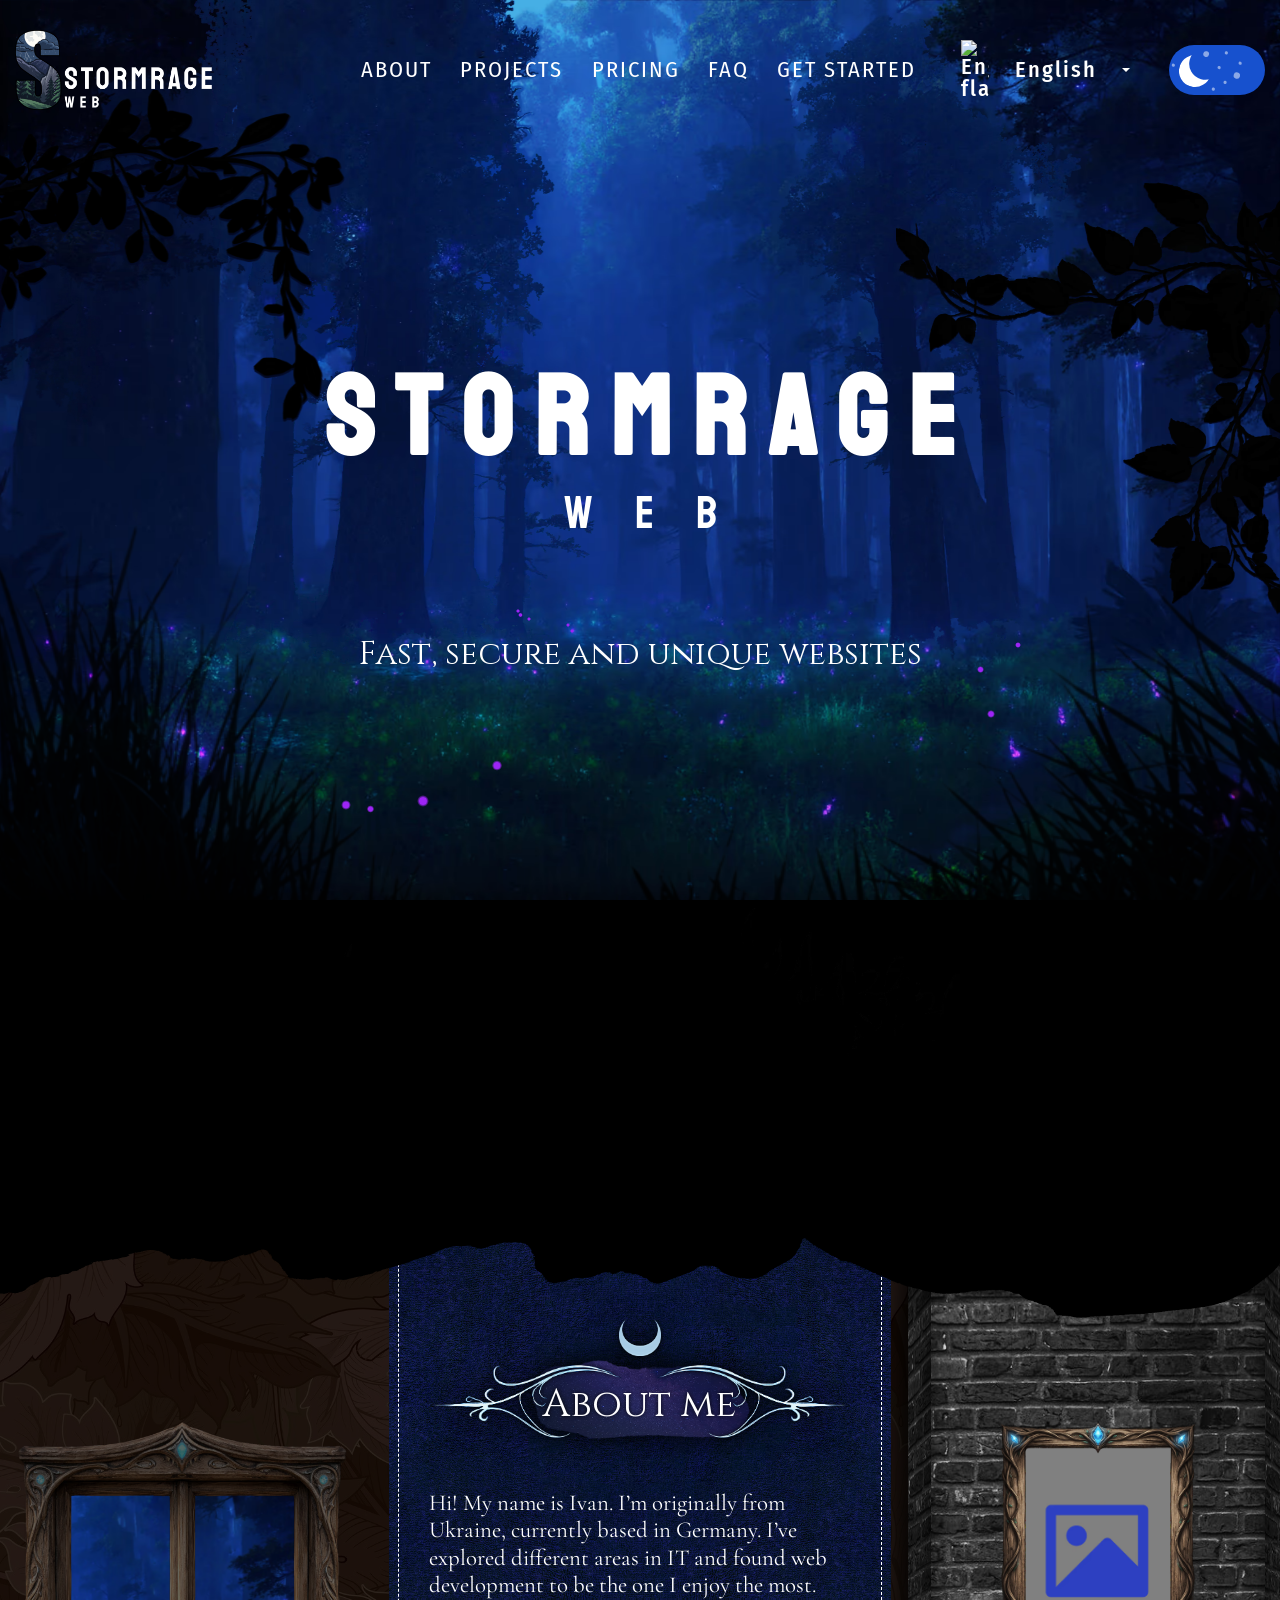
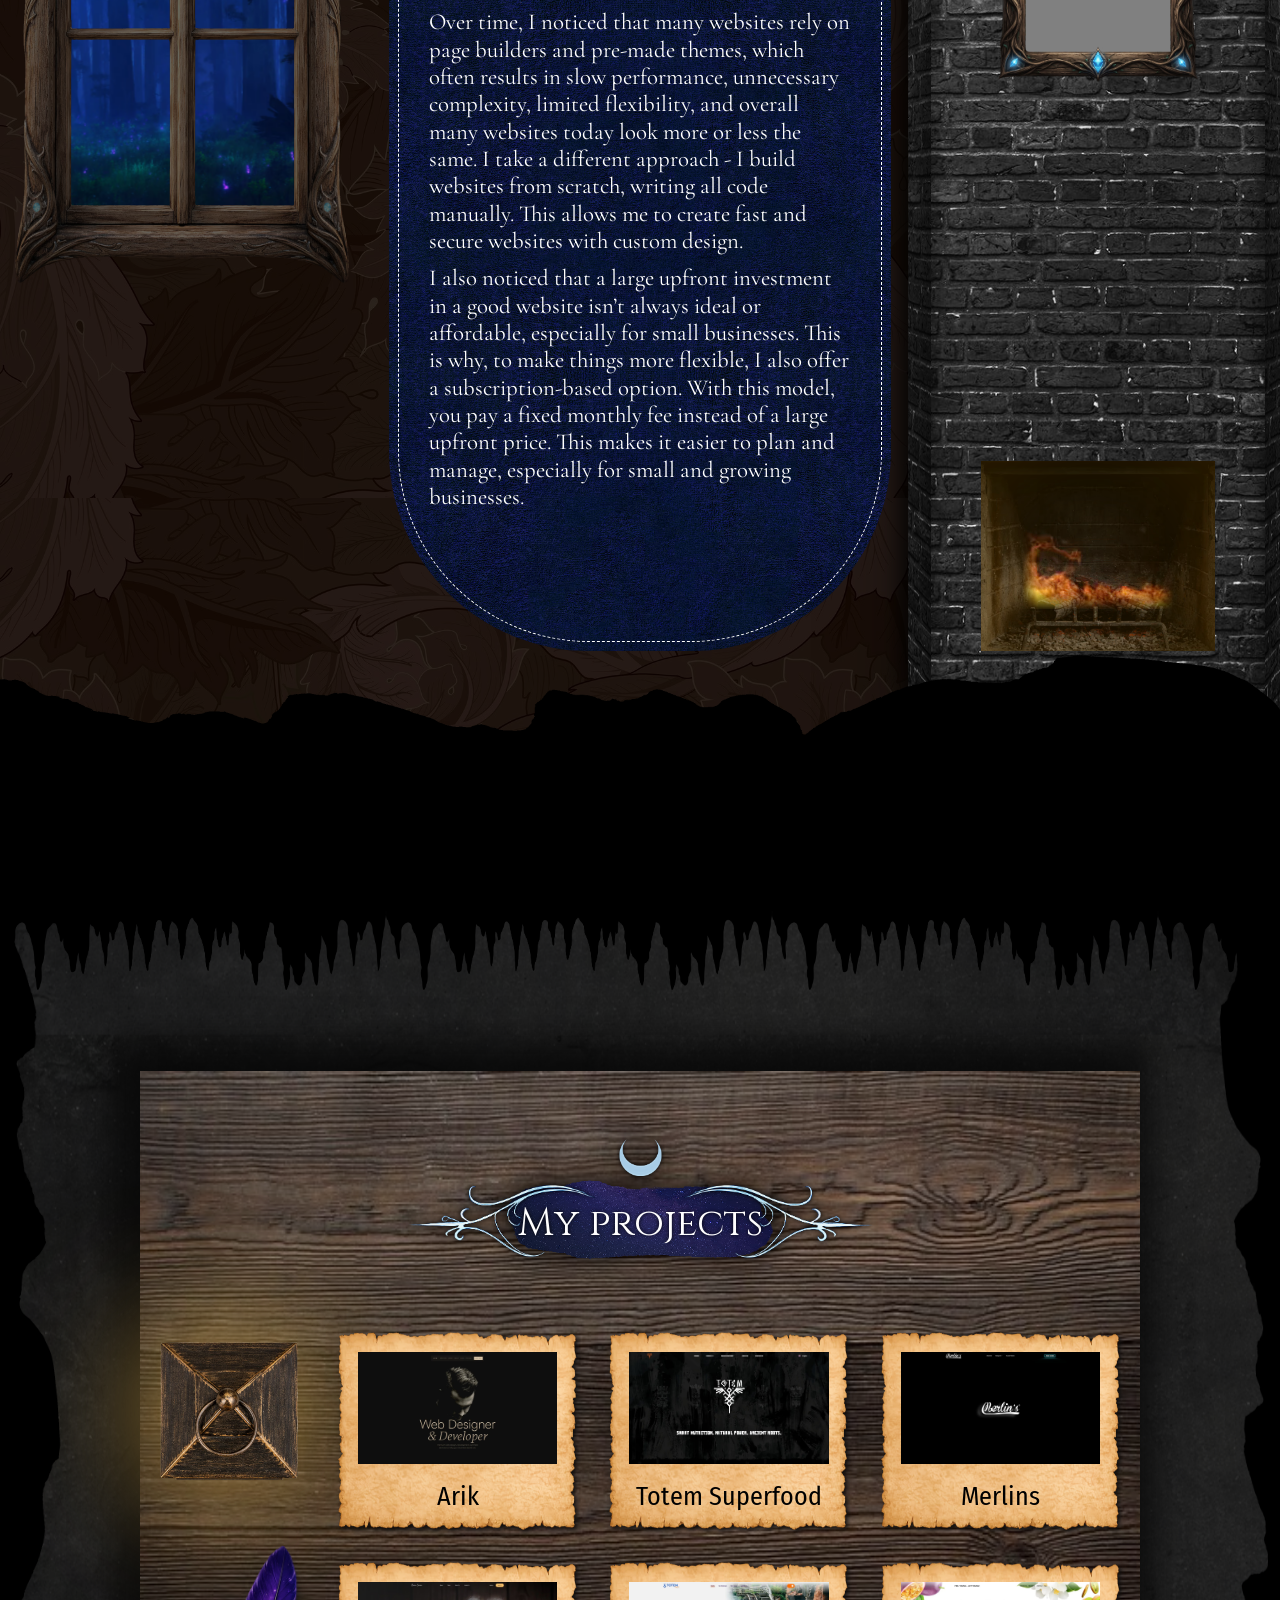
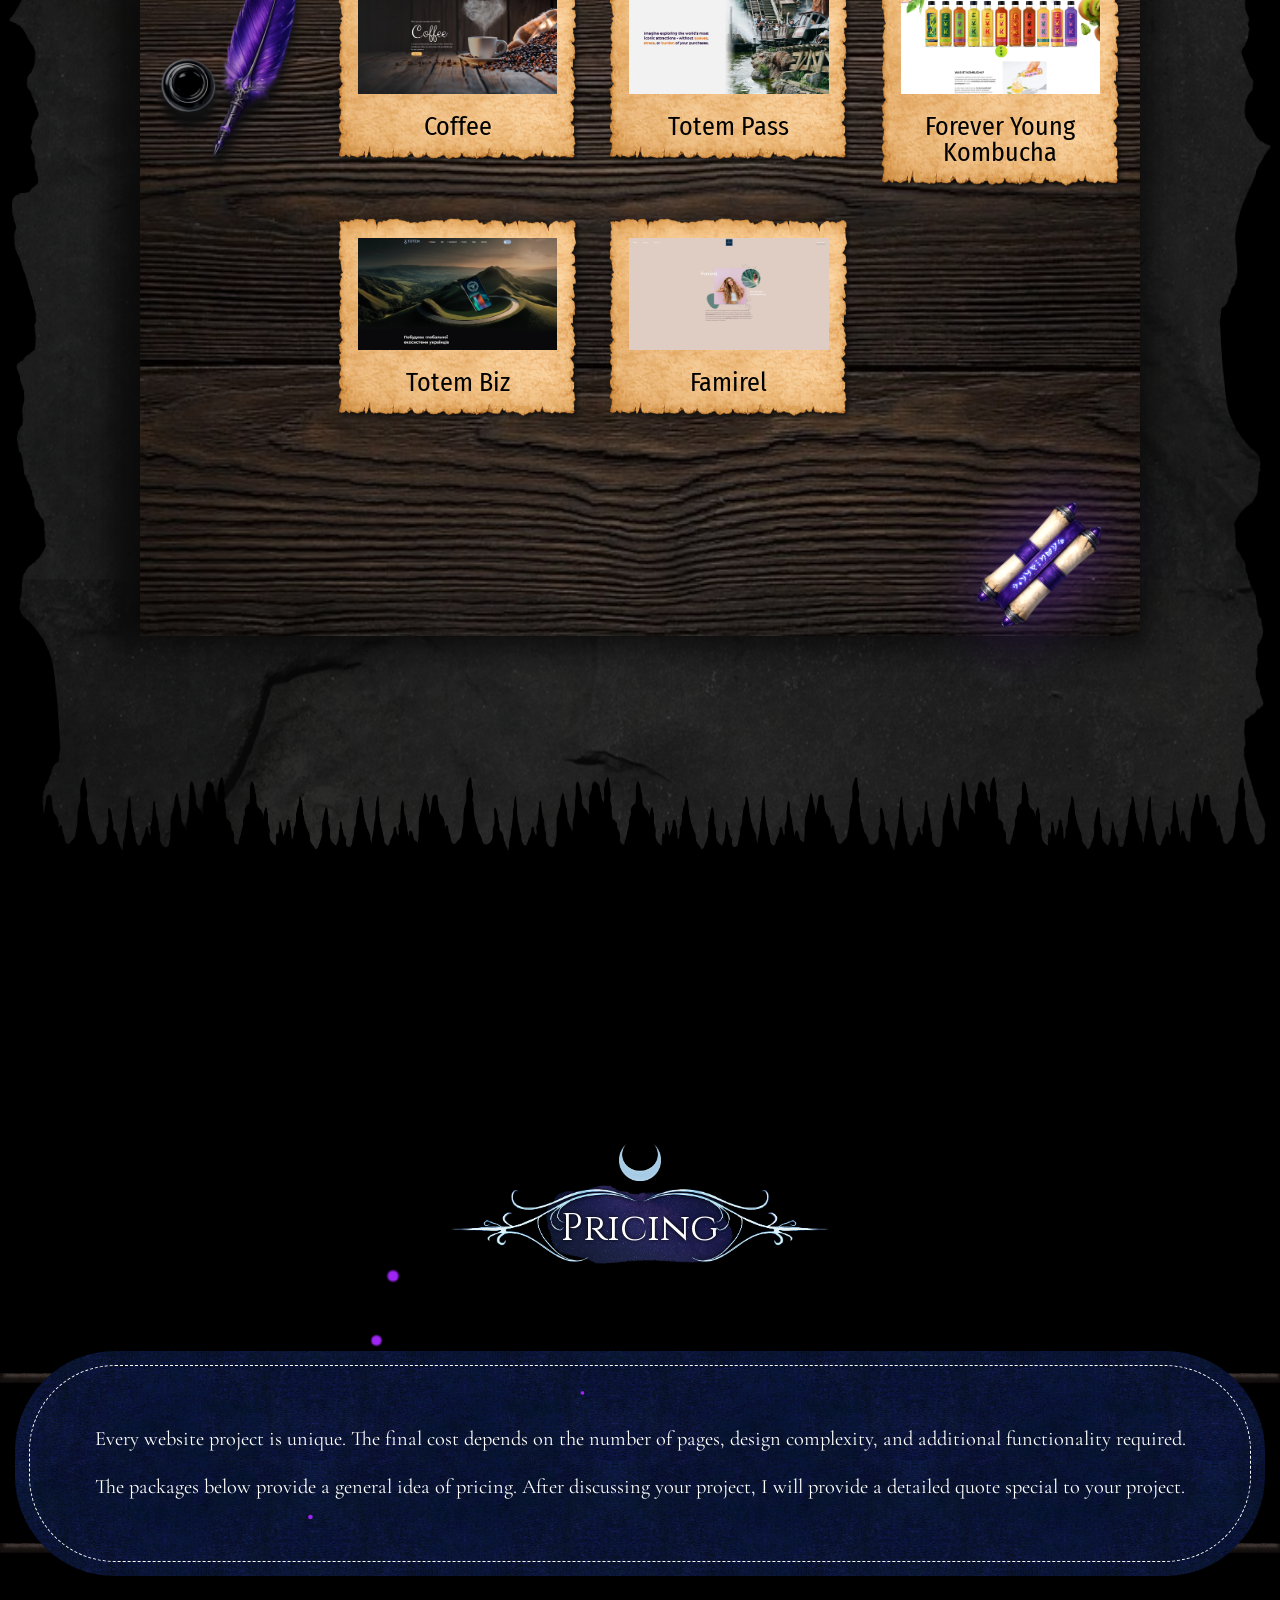
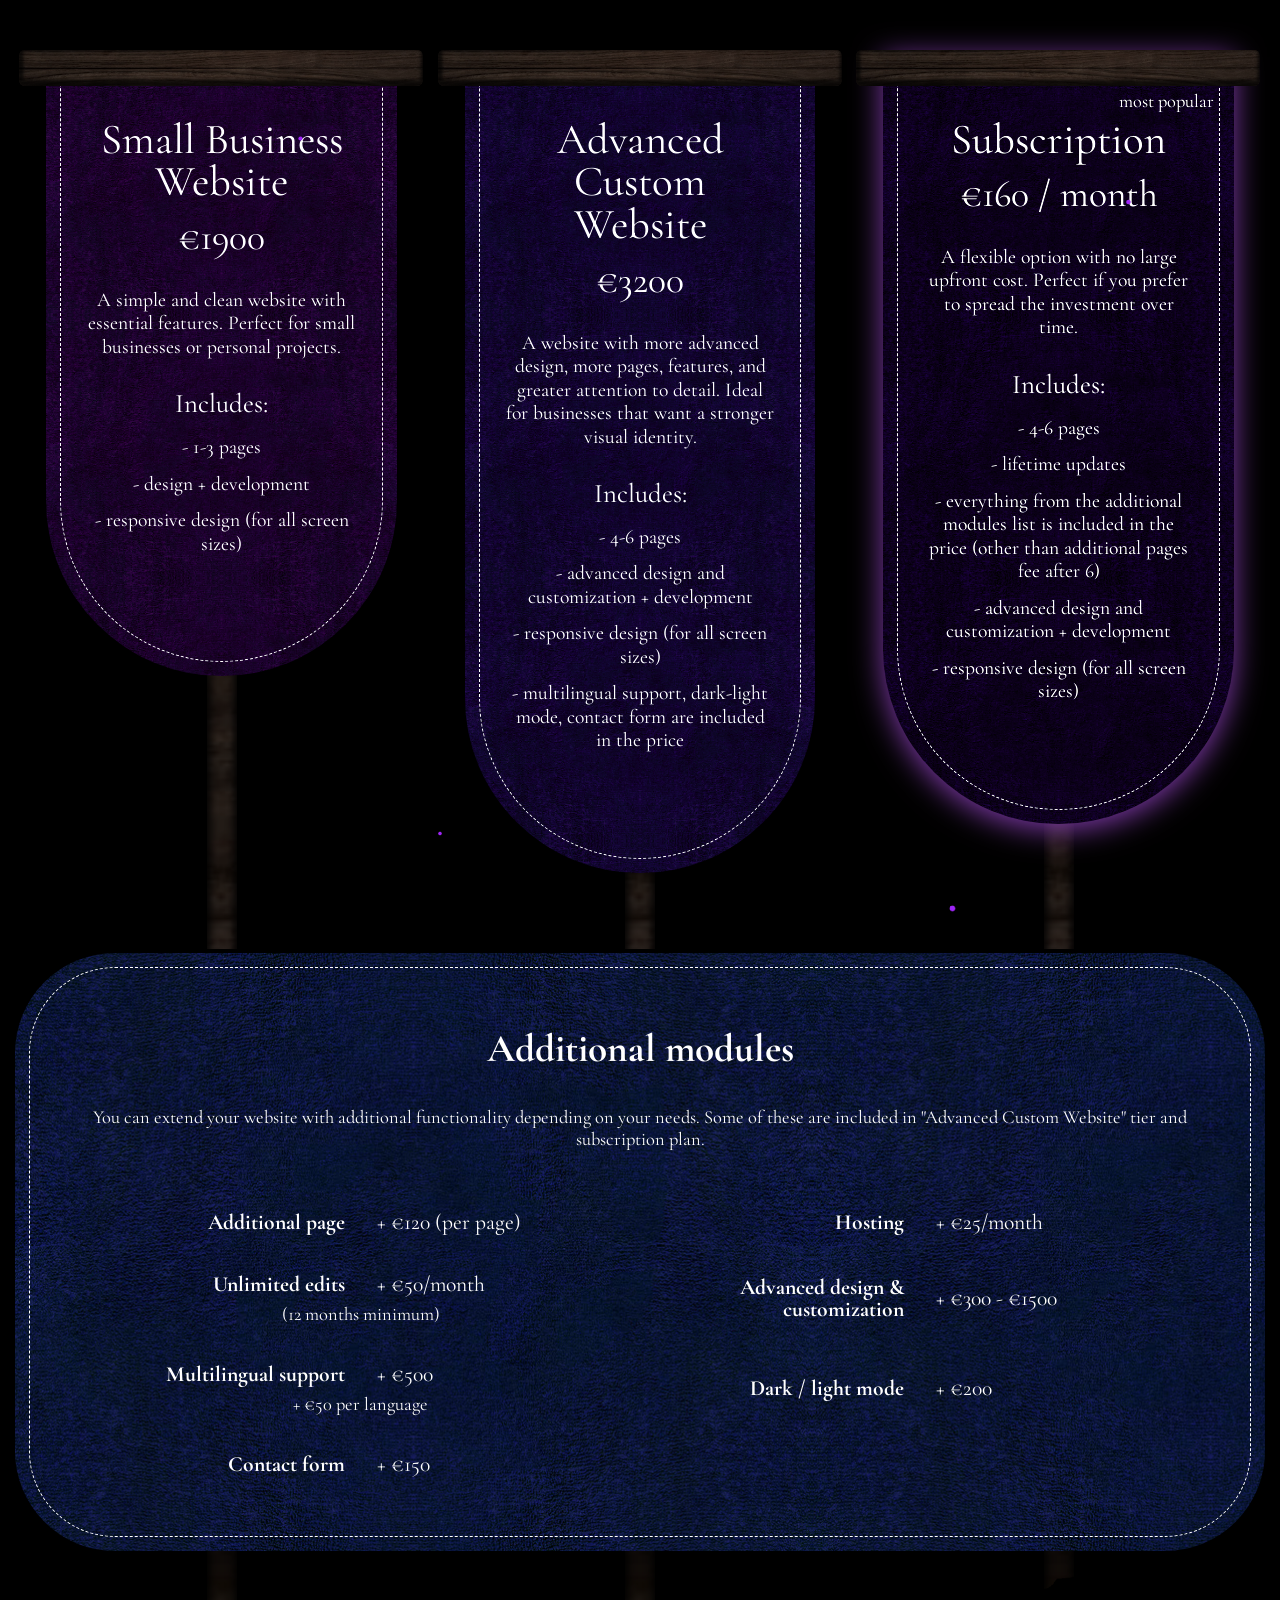
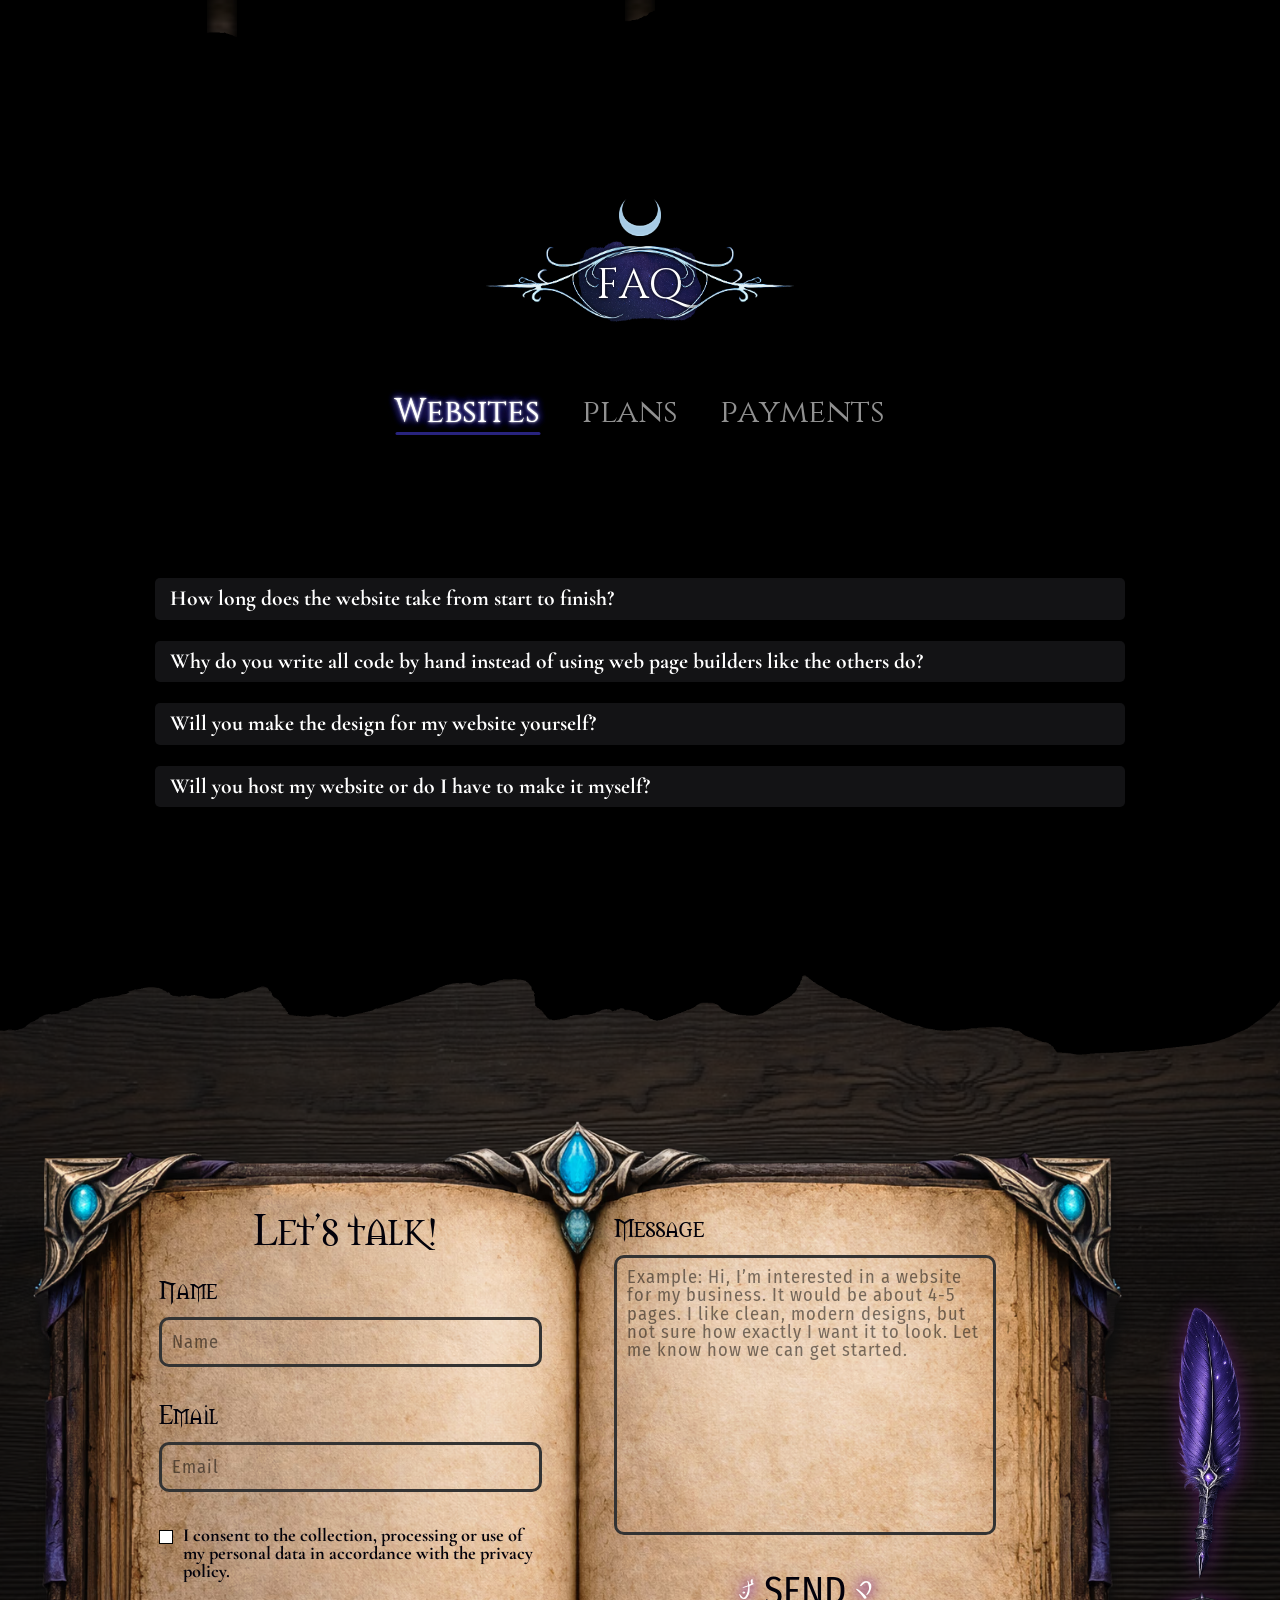
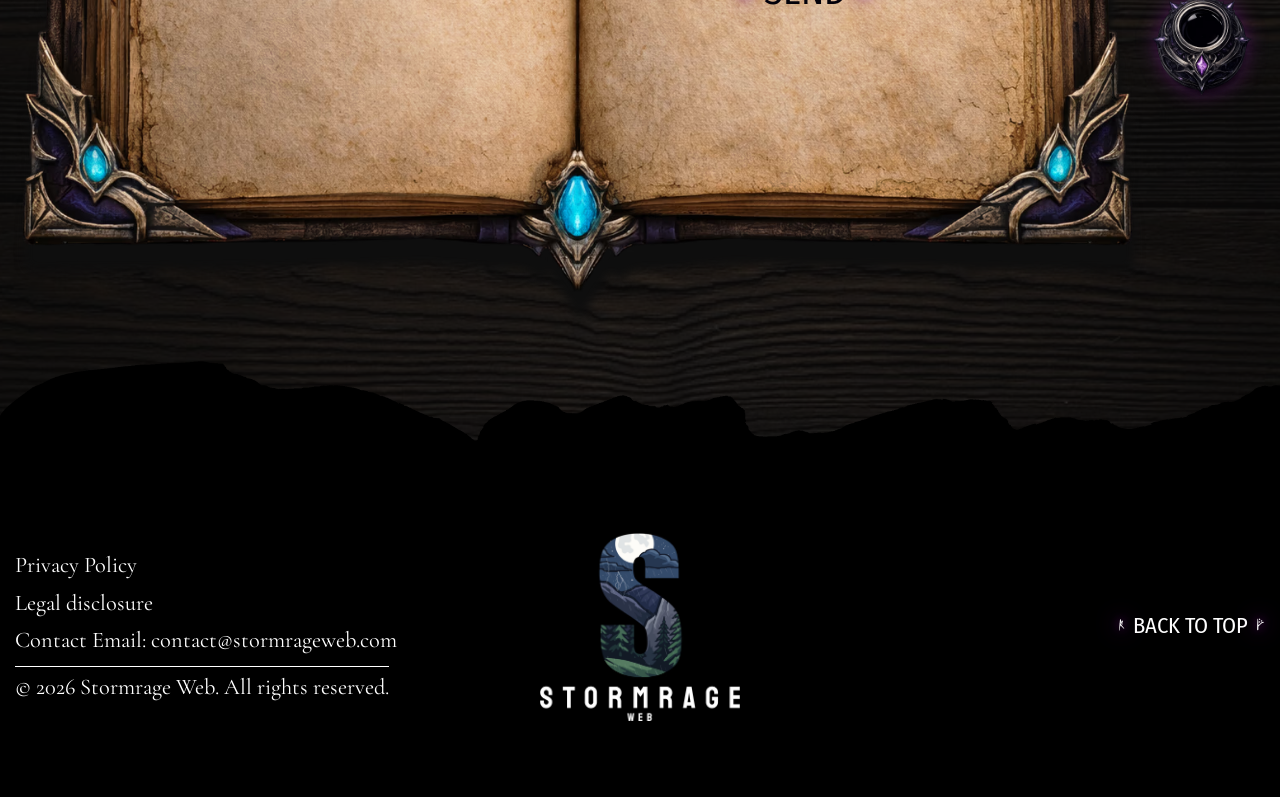
==== commit a2455d09: "Updates" ====
--- a/index.html
+++ b/index.html
@@ -9,9 +9,9 @@
 		<!-- <link id="favicon" rel="shortcut icon" href="@img/favicon/favicon-black.ico"> -->
 		<link rel="shortcut icon" href="./assets/img/favicon/favicon-black.ico" media="(prefers-color-scheme: light)">
 		<link rel="shortcut icon" href="./assets/img/favicon/favicon-white.ico" media="(prefers-color-scheme: dark)">
-		<title>Home Page</title>
-		<script defer src="./js/app.min.js?v=1777598588570"></script>
-		<link rel="stylesheet" defer href="./css/app.min.css?v=1777598588570">
+		<title>Stormrage Web</title>
+		<script defer src="./js/app.min.js?v=1777998231938"></script>
+		<link rel="stylesheet" defer href="./css/app.min.css?v=1777998231938">
 	</head>
 	<body>
 		<div class="wrapper">
@@ -66,7 +66,7 @@
 												<span class="menu__link-decor">r</span>
 											</a>
 										</li>
-										<li class="menu__item">
+										<li class="menu__item menu__item--contact">
 											<a href="#" class="menu__link" data-fls-scrollto=".contact" data-fls-scrollto-top="100">
 												<span class="menu__link-decor">o</span>
 												<span data-i18n="menu.link.contact">get started</span>
@@ -132,10 +132,11 @@
 						</div>
 						<div class="hero__title-box hero__layer hero__layer--8">
 							<h1 data-fls-parallax="" data-fls-parallax-coefficient="8" class="hero__title">
-								<span class="hero__title-primary">Stormrage</span>
-								<span class="hero__title-secondary">web</span>
+								<span class="hero__title-primary" data-i18n="main-page.hero.title.main">Stormrage</span>
+								<span class="hero__title-secondary" data-i18n="main-page.hero.title.">web</span>
 							</h1>
-							<h3 class="hero__description"></h3>
+							<h3 data-fls-parallax="" data-fls-parallax-coefficient="8" class="hero__description" data-i18n="main-page.hero.title.description">Fast, secure and unique
+                websites</h3>
 						</div>
 					</section>
 					<section data-fls-parallax-parent="" id="about" class="page__hero hero hero--mobile">
@@ -176,9 +177,11 @@
 						</div>
 						<div class="hero__title-box hero__layer hero__layer--8">
 							<h1 data-fls-parallax="" data-fls-parallax-coefficient="10" class="hero__title">
-								<span class="hero__title-primary">Stormrage</span>
-								<span class="hero__title-secondary">web</span>
+								<span class="hero__title-primary" data-i18n="main-page.hero.title.main">Stormrage</span>
+								<span class="hero__title-secondary" data-i18n="main-page.hero.title.secondary">web</span>
 							</h1>
+							<h3 data-fls-parallax="" data-fls-parallax-coefficient="10" class="hero__description" data-i18n="main-page.hero.title.description">Fast, secure and unique
+                websites</h3>
 						</div>
 					</section>
 					<section class="page__about about">
@@ -200,24 +203,27 @@
 								</div>
 								<div data-fls-dynamic=".media-about, 991.98, 1" class="about__content">
 									<div class="about__title-box title-box">
-										<h2 class="about__title title">About me</h2>
+										<h2 class="about__title title" data-i18n="main-page.about.title">About me</h2>
 									</div>
 									<div class="about__text">
-										<p>
-											Hi! My name is Ivan. I’m originally from Ukraine, live in Germany. I’ve explored
+										<p data-i18n="main-page.about.text.paragraph-1">
+											Hi! My name is Ivan. I’m originally from
+                            Ukraine, currently based in Germany. I’ve explored
                             different areas in IT and found web development to be the one I enjoy the most.
 										</p>
-										<p>
+										<p data-i18n="main-page.about.text.paragraph-2">
 											Over time, I
-                            noticed that many websites are built using page builders and pre-made themes, which often
-                            results in slow performance, unnecessary complexity, and limited flexibility. I take a
+                            noticed that many websites rely on page builders and pre-made themes, which often
+                            results in slow performance, unnecessary complexity, limited flexibility, and overall many
+                            websites today look more or less the same. I take a
                             different
                             approach - I build websites from scratch, writing all code manually. This allows me to
                             create
-                            fast and secure websites with very custom design.
+                            fast and secure websites with custom design.
 										</p>
-										<p>
-											I also understand that a large upfront investment in a good website isn’t always ideal or
+										<p data-i18n="main-page.about.text.paragraph-3">
+											I also noticed that a large upfront investment
+                            in a good website isn’t always ideal or
                             affordable,
                             especially for small businesses. This is why, to make things more
                             flexible, I also offer a subscription-based option. With this model,
@@ -262,7 +268,7 @@
 									</figure>
 								</figure>
 								<div class="projects__title-box title-box">
-									<h2 class="projects__title title" data-i18n="projects.title">My projects</h2>
+									<h2 class="projects__title title" data-i18n="main-page.projects.title">My projects</h2>
 								</div>
 								<div class="projects__inner">
 									<div class="projects__decor">
@@ -290,6 +296,7 @@
 												<a class="project__body" target="_blank" href="https://totem-superfood.com/">
 													<figure class="project__picture">
 														<img class="project__image" alt="project Totem Superfood" src="./assets/img/projects/projects/totem-superfood.avif">
+														<video class="project__preview" src="./assets/img/projects/projects/totem-superfood.webm" muted loop playsinline="" preload="metadata"></video>
 													</figure>
 													<div class="project__name">Totem Superfood</div>
 												</a>
@@ -335,6 +342,7 @@
 													<figure class="project__picture">
 														<!-- <video class="project__image" src="@img/projects/projects/forever-young-kombucha.webm"></video> -->
 														<img class="project__image" alt="project Totem Biz" src="./assets/img/projects/projects/totem-biz.avif">
+														<video class="project__preview" src="./assets/img/projects/projects/totem-biz.webm" muted loop playsinline="" preload="metadata"></video>
 													</figure>
 													<div class="project__name">Totem Biz</div>
 												</a>
@@ -343,6 +351,7 @@
 												<a class="project__body" target="_blank" href="https://lestatstormrage.github.io/projects/famirel/">
 													<figure class="project__picture">
 														<img class="project__image" alt="project Famirel" src="./assets/img/projects/projects/famirel.avif">
+														<video class="project__preview" src="./assets/img/projects/projects/famirel.webm" muted loop playsinline="" preload="metadata"></video>
 													</figure>
 													<div class="project__name">Famirel</div>
 												</a>
@@ -450,7 +459,7 @@
 						<div class="pricing__body">
 							<div class="pricing__container">
 								<div class="pricing__title-box title-box">
-									<h2 class="pricing__title title" data-i18n="pricing.title">Pricing</h2>
+									<h2 class="pricing__title title" data-i18n="main-page.pricing.title">Pricing</h2>
 								</div>
 								<div class="pricing__description description-pricing">
 									<figure class="description-pricing__background">
@@ -458,13 +467,13 @@
 										<div class="description-pricing__background-image"></div>
 									</figure>
 									<div class="description-pricing__text">
-										<p>
-											Every website project is different. The final cost
+										<p data-i18n="main-page.pricing.description.paragraph-1">
+											Every website project is unique. The final cost
                             depends on the number of pages,
                             design complexity, and additional functionality required.
 										</p>
-										<p>
-											The packages below give a general idea of pricing. After discussing your project, I will
+										<p data-i18n="main-page.pricing.description.paragraph-2">
+											The packages below provide a general idea of pricing. After discussing your project, I will
                             provide
                             a detailed quote special to
                             your project.
@@ -475,21 +484,19 @@
 									<div class="pricing__tier tier-pricing">
 										<div class="tier-pricing__inner">
 											<div class="tier-pricing__body tier-pricing__body--basic">
-												<h5 class="tier-pricing__name">Tier 1</h5>
-												<div class="tier-pricing__price">1900€</div>
+												<h5 class="tier-pricing__name" data-i18n="main-page.pricing.tiers.1.name">Small Business
+                                    Website</h5>
+												<div class="tier-pricing__price" data-i18n="main-page.pricing.tiers.1.price">1900€</div>
 												<div class="tier-pricing__description">
-													<div class="tier-pricing__description-text">
-														A small, clean, modern website built
-                                        using best
-                                        proven design patterns. Perfect for small businesses that need a professional
-                                        website.
-													</div>
-													<!-- <div class="tier-pricing__list-title">Includes:</div> -->
+													<div class="tier-pricing__description-text" data-i18n="main-page.pricing.tiers.1.description">
+														A small but clean modern website built using proven design patterns. Perfect for
+                                        small businesses that need a professional website.
+													</div>
+													<div class="tier-pricing__list-title" data-i18n="main-page.pricing.tiers.1.list-title">Includes:</div>
 													<ul class="tier-pricing__list">
-														<li class="tier-pricing__list-item">1-3 pages</li>
-														<li class="tier-pricing__list-item">responsive design</li>
-														<li class="tier-pricing__list-item">345</li>
-														<li class="tier-pricing__list-item">456</li>
+														<li class="tier-pricing__list-item" data-i18n="main-page.pricing.tiers.1.list-item.1">- 1-3 pages</li>
+														<li class="tier-pricing__list-item" data-i18n="main-page.pricing.tiers.1.list-item.2">- design + development</li>
+														<li class="tier-pricing__list-item" data-i18n="main-page.pricing.tiers.1.list-item.3">- responsive design (for all screen sizes)</li>
 													</ul>
 												</div>
 											</div>
@@ -498,26 +505,25 @@
 									<div class="pricing__tier tier-pricing">
 										<div class="tier-pricing__inner">
 											<div class="tier-pricing__body tier-pricing__body--advanced">
-												<h5 class="tier-pricing__name">Tier 2</h5>
-												<div class="tier-pricing__price">3200€</div>
+												<h5 class="tier-pricing__name" data-i18n="main-page.pricing.tiers.2.name">Advanced
+                                    Custom Website</h5>
+												<div class="tier-pricing__price" data-i18n="main-page.pricing.tiers.2.price">3200€</div>
 												<div class="tier-pricing__description">
-													<div class="tier-pricing__description-text">
-														A custom solution with more advanced
+													<div class="tier-pricing__description-text" data-i18n="main-page.pricing.tiers.2.description">
+														A website with more advanced
                                         design, more
                                         pages, features, and greater attention to detail. Ideal for businesses that want
                                         a stronger visual identity.
 													</div>
-													<!-- <div class="tier-pricing__list-title">Includes:</div> -->
+													<div class="tier-pricing__list-title" data-i18n="main-page.pricing.tiers.2.list-title">Includes:</div>
 													<ul class="tier-pricing__list">
-														<li class="tier-pricing__list-item">4-6 pages</li>
-														<li class="tier-pricing__list-item">advanced design and customization</li>
-														<li class="tier-pricing__list-item">responsive design</li>
-														<li class="tier-pricing__list-item">
-															Multilingual support, dark-light mode, contact form are included in the
+														<li class="tier-pricing__list-item" data-i18n="main-page.pricing.tiers.2.list-item.1">- 4-6 pages</li>
+														<li class="tier-pricing__list-item" data-i18n="main-page.pricing.tiers.2.list-item.2">- advanced design and customization + development</li>
+														<li class="tier-pricing__list-item" data-i18n="main-page.pricing.tiers.2.list-item.3">- responsive design (for all screen sizes)</li>
+														<li class="tier-pricing__list-item" data-i18n="main-page.pricing.tiers.2.list-item.4">
+															- multilingual support, dark-light mode, contact form are included in the
                                             price
 														</li>
-														<li class="tier-pricing__list-item">345</li>
-														<li class="tier-pricing__list-item">456</li>
 													</ul>
 												</div>
 											</div>
@@ -526,23 +532,27 @@
 									<div class="pricing__tier tier-pricing">
 										<div class="tier-pricing__inner">
 											<div class="tier-pricing__body tier-pricing__body--subscription">
-												<div class="tier-pricing__label">most popular</div>
-												<h5 class="tier-pricing__name">Subscription</h5>
-												<div class="tier-pricing__price">160€ / month</div>
+												<div class="tier-pricing__label" data-i18n="main-page.pricing.tiers.most-popular">most
+                                    popular</div>
+												<h5 class="tier-pricing__name" data-i18n="main-page.pricing.tiers.3.name">Subscription</h5>
+												<div class="tier-pricing__price" data-i18n="main-page.pricing.tiers.3.price">160€ /
+                                    month</div>
 												<div class="tier-pricing__description">
-													<div class="tier-pricing__description-text">
+													<div class="tier-pricing__description-text" data-i18n="main-page.pricing.tiers.3.description">
 														A flexible option with no large upfront
                                         cost. Perfect if you prefer to spread the investment over time.
 													</div>
-													<!-- <div class="tier-pricing__list-title">Includes:</div> -->
+													<div class="tier-pricing__list-title" data-i18n="main-page.pricing.tiers.3.list-title">Includes:</div>
 													<ul class="tier-pricing__list">
-														<li class="tier-pricing__list-item">Lifetime Updates</li>
-														<li class="tier-pricing__list-item">
-															Everything from the additional modules list is included in the price (other
-                                            than additional pages fee after 6).
+														<li class="tier-pricing__list-item" data-i18n="main-page.pricing.tiers.3.list-item.1">- 4-6 pages</li>
+														<li class="tier-pricing__list-item" data-i18n="main-page.pricing.tiers.3.list-item.2">- lifetime updates</li>
+														<li class="tier-pricing__list-item" data-i18n="main-page.pricing.tiers.3.list-item.3">
+															- everything from the additional modules list is included in the price
+                                            (other
+                                            than additional pages fee after 6)
 														</li>
-														<li class="tier-pricing__list-item"></li>
-														<li class="tier-pricing__list-item">456</li>
+														<li class="tier-pricing__list-item" data-i18n="main-page.pricing.tiers.3.list-item.4">- advanced design and customization + development</li>
+														<li class="tier-pricing__list-item" data-i18n="main-page.pricing.tiers.3.list-item.5">- responsive design (for all screen sizes)</li>
 													</ul>
 												</div>
 											</div>
@@ -554,40 +564,44 @@
 										<!-- <img class="modules-pricing__background-image" src="@img/textures/banner-fabric.jpg" alt="fabric background"> -->
 										<div class="modules-pricing__background-image"></div>
 									</figure>
-									<h4 class="modules-pricing__title">Additional modules</h4>
-									<div class="modules-pricing__description">
-										You can extend your website with additional functionality
-                        depending on your needs. Some of these are included in tier 2 and subscription plan.
+									<h4 class="modules-pricing__title" data-i18n="main-page.pricing.modules.title">Additional modules</h4>
+									<div class="modules-pricing__description" data-i18n="main-page.pricing.modules.description">
+										You can
+                        extend your website with additional functionality
+                        depending on your needs. Some of these are included in "Advanced Custom Website" tier and
+                        subscription plan.
 									</div>
 									<ul class="modules-pricing__body">
 										<li class="modules-pricing__module module-pricing">
-											<div class="module-pricing__name">Additional page</div>
-											<div class="module-pricing__price">+120€ (per page)</div>
+											<div class="module-pricing__name" data-i18n="main-page.pricing.modules.additional-page.name">Additional page</div>
+											<div class="module-pricing__price" data-i18n="main-page.pricing.modules.additional-page.price">+120€ (per page)</div>
 										</li>
 										<li class="modules-pricing__module module-pricing">
-											<div class="module-pricing__name">Hosting</div>
-											<div class="module-pricing__price">+25€/month</div>
+											<div class="module-pricing__name" data-i18n="main-page.pricing.modules.hosting.name">Hosting</div>
+											<div class="module-pricing__price" data-i18n="main-page.pricing.modules.hosting.price">+25€/month</div>
 										</li>
 										<li class="modules-pricing__module module-pricing">
-											<div class="module-pricing__name">Unlimited edits</div>
-											<div class="module-pricing__price">+50€/month</div>
+											<div class="module-pricing__name" data-i18n="main-page.pricing.modules.unlimited-edits.name">Unlimited edits</div>
+											<div class="module-pricing__price" data-i18n="main-page.pricing.modules.unlimited-edits.price">+50€/month</div>
+											<div class="module-pricing__description" data-i18n="main-page.pricing.modules.unlimited-edits.description">(12 months minimum)</div>
 										</li>
 										<li class="modules-pricing__module module-pricing">
-											<div class="module-pricing__name">Advanced design & customization</div>
-											<div class="module-pricing__price">+300-1500€</div>
+											<div class="module-pricing__name" data-i18n="main-page.pricing.modules.advanced-design.name">Advanced design &
+                                customization</div>
+											<div class="module-pricing__price" data-i18n="main-page.pricing.modules.advanced-design.price">+300-1500€</div>
 										</li>
 										<li class="modules-pricing__module module-pricing">
-											<div class="module-pricing__name">Multilingual support</div>
-											<div class="module-pricing__price">+500€</div>
-											<div class="module-pricing__description">+50€ per language</div>
+											<div class="module-pricing__name" data-i18n="main-page.pricing.modules.multilingual.name">Multilingual support</div>
+											<div class="module-pricing__price" data-i18n="main-page.pricing.modules.multilingual.price">+500€</div>
+											<div class="module-pricing__description" data-i18n="main-page.pricing.modules.multilingual.description">+50€ per language</div>
 										</li>
 										<li class="modules-pricing__module module-pricing">
-											<div class="module-pricing__name">Dark / light mode</div>
-											<div class="module-pricing__price">+200€</div>
+											<div class="module-pricing__name" data-i18n="main-page.pricing.modules.dark-light-mode.name">Dark / light mode</div>
+											<div class="module-pricing__price" data-i18n="main-page.pricing.modules.dark-light-mode.price">+200€</div>
 										</li>
 										<li class="modules-pricing__module module-pricing">
-											<div class="module-pricing__name">Contact form</div>
-											<div class="module-pricing__price">+150€</div>
+											<div class="module-pricing__name" data-i18n="main-page.pricing.modules.contact-form.name">Contact form</div>
+											<div class="module-pricing__price" data-i18n="main-page.pricing.modules.contact-form.price">+150€</div>
 										</li>
 									</ul>
 								</div>
@@ -597,49 +611,55 @@
 					<section class="page__faq faq">
 						<div class="faq__container">
 							<div class="faq__title-box title-box">
-								<h2 class="faq__title title">FAQ</h2>
+								<h2 class="faq__title title" data-i18n="main-page.faq.title">FAQ</h2>
 							</div>
 							<div class="faq__body">
 								<div data-fls-tabs="" class="tabs">
 									<div data-fls-tabs-titles="" class="tabs__navigation">
-										<button type="button" class="tabs__title --tab-active">Websites</button>
-										<button type="button" class="tabs__title">Plans</button>
-										<button type="button" class="tabs__title">Payments</button>
+										<button type="button" class="tabs__title --tab-active" data-i18n="main-page.faq.tabs.websites">Websites</button>
+										<button type="button" class="tabs__title" data-i18n="main-page.faq.tabs.plans">Plans</button>
+										<button type="button" class="tabs__title" data-i18n="main-page.faq.tabs.payments">Payments</button>
 									</div>
 									<div data-fls-tabs-body="" class="tabs__content">
 										<div class="tabs__body tabs__body--websites">
 											<div data-fls-spollers="" data-fls-spollers-one="991,max" class="spollers">
 												<details class="spollers__item">
 													<summary class="spollers__title">
-														<span>
-															How long does the website take from start to
+														<span data-i18n="main-page.faq.websites.question-1.question">
+															How long does the
+                                            website take
+                                            from start to
                                             finish?
 														</span>
 													</summary>
 													<div class="spollers__body">
-														This depends of the complexity of the website and the
-                                        amount of content. In average, most projects take between 2-6 weeks.
+														<p data-i18n="main-page.faq.websites.question-1.answer.paragraph-1">
+															This depends of the complexity of the website and the
+                                            amount of content. In average, most projects take between 2-6 weeks.
+														</p>
 													</div>
 													<!-- <div class="spollers__decor"></div> -->
 												</details>
 												<details class="spollers__item">
 													<summary class="spollers__title">
-														<span>
-															Why do you write all code by hand instead of
+														<span data-i18n="main-page.faq.websites.question-2.question">
+															Why do you write all
+                                            code by
+                                            hand instead of
                                             using web page builders like the others do?
 														</span>
 													</summary>
 													<div class="spollers__body">
-														<p>
+														<p data-i18n="main-page.faq.websites.question-2.answer.paragraph-1">
 															Building websites with custom code gives me full control over design and
                                             functionality, without being limited by page builders.
 														</p>
-														<p>
+														<p data-i18n="main-page.faq.websites.question-2.answer.paragraph-2">
 															It also ensures that the code is clean and optimized, which is often not the
                                             case with page
                                             builders. As a result you're getting fast load times and great performance.
 														</p>
-														<p>
+														<p data-i18n="main-page.faq.websites.question-2.answer.paragraph-3">
 															And since the website doesn’t rely on third-party plugins or constant
                                             Wordpress
                                             updates, it’s also much more stable and much less vulnerable to security
@@ -649,74 +669,82 @@
 												</details>
 												<details class="spollers__item">
 													<summary class="spollers__title">
-														<span>
-															Will you make the design for my website
+														<span data-i18n="main-page.faq.websites.question-3.question">
+															Will you make the
+                                            design for
+                                            my website
                                             yourself?
 														</span>
 													</summary>
 													<div class="spollers__body">
-														Yes! If you have any ideas, style direction, preferences or other
-                                        wishes - feel free to share them with me! If you’re not sure how your website
-                                        should look - that's totally fine! You can leave that to me and I'll share
-                                        my design ideas with you and we'll discuss them together.
-													</div>
-												</details>
-												<details class="spollers__item">
-													<summary class="spollers__title">
-														<span>
-															Will you host my website or do I have to make
+														<p data-i18n="main-page.faq.websites.question-3.answer.paragraph-1">
+															Yes! If you have any ideas, style direction, preferences or other
+                                            wishes - feel free to share them with me! If you’re not sure how your
+                                            website
+                                            should look - that's totally fine! You can leave that to me and I'll share
+                                            my design ideas with you and we'll discuss them together.
+														</p>
+													</div>
+												</details>
+												<details class="spollers__item">
+													<summary class="spollers__title">
+														<span data-i18n="main-page.faq.websites.question-4.question">
+															Will you host my
+                                            website or do
+                                            I have to make
                                             it myself?
 														</span>
 													</summary>
 													<div class="spollers__body">
-														That’s completely up to you. You can do it yourself or I
-                                        can take care of everything for you - including setup and maintenance. That is
-                                        available for 25€ per month.
-													</div>
-												</details>
-												<!--
-<details class="spollers__item">
-<summary class="spollers__title"><span>multilingual website</span>
-</summary>
-<div class="spollers__body">Lorem, ipsum dolor sit amet consectetur adipisicing
-elit. Rem repellat fuga at neque accusamus aut officia sit expedita sapiente
-commodi.
-</div>
-</details>
--->
+														<p data-i18n="main-page.faq.websites.question-4.answer.paragraph-1">
+															That’s completely up to you. You can do it yourself or I
+                                            can take care of everything for you - including setup and maintenance. That
+                                            is
+                                            available for 25€ per month.
+														</p>
+													</div>
+												</details>
 											</div>
 										</div>
 										<div class="tabs__body tabs__body--plans">
 											<div data-fls-spollers="" data-fls-spollers-one="768,max" class="spollers">
 												<details class="spollers__item">
 													<summary class="spollers__title">
-														<span>
-															Do you charge for desktop and mobile version
+														<span data-i18n="main-page.faq.plans.question-1.question">
+															Do you charge for
+                                            desktop and mobile version
                                             of the website separately?
 														</span>
 													</summary>
 													<div class="spollers__body">
-														No! All websites I build are fully responsive, meaning
-                                        they automatically adapt to different screen sizes. Desktop, tablet,
-                                        mobile - it'll look great on any device!
-													</div>
-												</details>
-												<details class="spollers__item">
-													<summary class="spollers__title">
-														<span>
-															What does “unlimited edits” for 50€/month
+														<p data-i18n="main-page.faq.plans.question-1.answer.paragraph-1">
+															No! All websites I build are fully responsive, meaning
+                                            they automatically adapt to different screen sizes. Desktop, tablet,
+                                            mobile - it'll look great on any device!
+														</p>
+													</div>
+												</details>
+												<details class="spollers__item">
+													<summary class="spollers__title">
+														<span data-i18n="main-page.faq.plans.question-2.question">
+															What does “unlimited
+                                            edits” for 50€/month
                                             mean?
 														</span>
 													</summary>
 													<div class="spollers__body">
-														<p>
+														<p data-i18n="main-page.faq.plans.question-2.answer.paragraph-1">
 															The unlimited edits option allows you to request small updates and changes
                                             to
                                             your website whenever needed. This includes minor layout adjustments, so
                                             things like updating text, replacing
                                             images, adjusting sections, or adding new content blocks.
 														</p>
-														<p>
+														<p data-i18n="main-page.faq.plans.question-2.answer.paragraph-2">
+															The service is billed as a fixed monthly subscription with a minimum
+                                            contract of 12 months.
+														</p>
+														<p data-i18n="main-page.faq.plans.question-2.answer.paragraph-3">
 															It doesn’t cover larger changes such as creating entirely new pages, major
                                             redesigns, or adding complex new features - those are handled as separate
                                             work.
@@ -725,40 +753,54 @@
 												</details>
 												<details class="spollers__item">
 													<summary class="spollers__title">
-														<span>
-															I want to sell products through my website.
+														<span data-i18n="main-page.faq.plans.question-3.question">
+															I want to sell products
+                                            through my website.
                                             Do you offer E-commerce?
 														</span>
 													</summary>
-													<div class="spollers__body">Unfortunately, I do not offer E-commerce at the moment.</div>
-												</details>
-												<details class="spollers__item">
-													<summary class="spollers__title">
-														<span>
-															The subscription plan, how does it
+													<div class="spollers__body">
+														<p data-i18n="main-page.faq.plans.question-3.answer.paragraph-1">Unfortunately, I do not offer E-commerce at the moment.</p>
+													</div>
+												</details>
+												<details class="spollers__item">
+													<summary class="spollers__title">
+														<span data-i18n="main-page.faq.plans.question-4.question">
+															The subscription plan,
+                                            how does it
                                             work?
 														</span>
 													</summary>
 													<div class="spollers__body">
-														The subscription model is a flexible way to get a professional website without a
-                                        large upfront cost.
-                                        You pay a fixed monthly fee, with a minimum contract of 12 months. After that,
-                                        you can cancel at any time. Since this is a service-based model that includes
-                                        ongoing support and maintenance, the website remains part of the subscription
-                                        and is not transferred if the service is cancelled.
-													</div>
-												</details>
-												<details class="spollers__item">
-													<summary class="spollers__title">
-														<span>
-															If I choose the subscription model, can I buy
+														<p data-i18n="main-page.faq.plans.question-4.answer.paragraph-1">
+															The subscription model is a flexible way to get a professional website
+                                            without a
+                                            large upfront cost.
+                                            You pay a fixed monthly fee, with a minimum contract of 12 months. After
+                                            that,
+                                            you can cancel at any time. Since this is a service-based model that
+                                            includes
+                                            ongoing support and maintenance, the website remains part of the
+                                            subscription
+                                            and is not transferred if the service is cancelled.
+														</p>
+													</div>
+												</details>
+												<details class="spollers__item">
+													<summary class="spollers__title">
+														<span data-i18n="main-page.faq.plans.question-5.question">
+															If I choose the
+                                            subscription model, can I buy
                                             out of the subscription later?
 														</span>
 													</summary>
 													<div class="spollers__body">
-														Yes, this option is available anytime after the first 12
-                                        months contract. The buyout price is calculated as 50% of the original website
-                                        cost.
+														<p data-i18n="main-page.faq.plans.question-5.answer.paragraph-1">
+															Yes, this option is available anytime after the first 12
+                                            months contract. The buyout price is calculated as 50% of the original
+                                            website
+                                            cost.
+														</p>
 													</div>
 												</details>
 											</div>
@@ -767,14 +809,17 @@
 											<div data-fls-spollers="" data-fls-spollers-one="768,max" class="spollers">
 												<details class="spollers__item">
 													<summary class="spollers__title">
-														<span>What payment methods do you accept?</span>
-													</summary>
-													<div class="spollers__body">
-														<p>
+														<span data-i18n="main-page.faq.payments.question-1.question">
+															What payment methods
+                                            do you accept?
+														</span>
+													</summary>
+													<div class="spollers__body">
+														<p data-i18n="main-page.faq.payments.question-1.answer.paragraph-1">
 															I accept bank transfers, PayPal, and card payments via
                                             Stripe (including Visa and Mastercard).
 														</p>
-														<p>
+														<p data-i18n="main-page.faq.payments.question-1.answer.paragraph-2">
 															If you prefer a different method, feel free to ask - I’ll do my best to
                                             accommodate.
 														</p>
@@ -782,17 +827,25 @@
 												</details>
 												<details class="spollers__item">
 													<summary class="spollers__title">
-														<span>When do I need to make a payment?</span>
-													</summary>
-													<div class="spollers__body">
-														<p>For one-time projects, the payment is split into two parts:</p>
-														<p>- 50% upfront to get started</p>
-														<p>- 50% once the website is completed</p>
-														<p>
+														<span data-i18n="main-page.faq.payments.question-2.question">When do I need to
+                                            make a payment?</span>
+													</summary>
+													<div class="spollers__body">
+														<p data-i18n="main-page.faq.payments.question-2.answer.paragraph-1">
+															For one-time
+                                            projects, the payment is split into two parts:
+														</p>
+														<p data-i18n="main-page.faq.payments.question-2.answer.paragraph-2">- 50%
+                                            upfront to get started</p>
+														<p data-i18n="main-page.faq.payments.question-2.answer.paragraph-3">
+															- 50% once
+                                            the website is completed
+														</p>
+														<p data-i18n="main-page.faq.payments.question-2.answer.paragraph-4">
 															The final website is delivered and ready to go live after the second payment
                                             is received.
 														</p>
-														<p>
+														<p data-i18n="main-page.faq.payments.question-2.answer.paragraph-5">
 															For subscription plans, the first monthly payment is required before work
                                             begins. After that, payments continue on a monthly basis.
 														</p>
@@ -800,19 +853,22 @@
 												</details>
 												<details class="spollers__item">
 													<summary class="spollers__title">
-														<span>What happens if my payment is late?</span>
-													</summary>
-													<div class="spollers__body">
-														<p>
+														<span data-i18n="main-page.faq.payments.question-3.question">
+															What happens if my
+                                            payment is late?
+														</span>
+													</summary>
+													<div class="spollers__body">
+														<p data-i18n="main-page.faq.payments.question-3.answer.paragraph-1">
 															If a payment is delayed, that’s usually not a problem -
                                             I understand that things can happen.
 														</p>
-														<p>
+														<p data-i18n="main-page.faq.payments.question-3.answer.paragraph-2">
 															I’ll simply reach out to remind you, and you can complete the payment as
                                             soon as
                                             possible.
 														</p>
-														<p>
+														<p data-i18n="main-page.faq.payments.question-3.answer.paragraph-3">
 															However, if payments are significantly delayed or repeatedly missed, the
                                             service
                                             may be temporarily paused until everything is up to date.
@@ -821,14 +877,16 @@
 												</details>
 												<details class="spollers__item">
 													<summary class="spollers__title">
-														<span>
-															Do you work with international clients and
-                                            currencies?
-														</span>
-													</summary>
-													<div class="spollers__body">
-														Of course! I work with clients worldwide. Payments can
-                                        be made using internationally supported methods.
+														<span data-i18n="main-page.faq.payments.question-4.question">
+															Do you work with
+                                            international clients and currencies?
+														</span>
+													</summary>
+													<div class="spollers__body">
+														<p data-i18n="main-page.faq.payments.question-4.answer.paragraph-1">
+															Of course! I work with clients worldwide. Payments can
+                                            be made using internationally supported methods.
+														</p>
 													</div>
 												</details>
 											</div>
@@ -844,28 +902,28 @@
 						</div>
 						<div class="contact__container">
 							<div class="contact__title-box-mobile title-box">
-								<h2 class="contact__title-mobile title">Let's talk!</h2>
+								<h2 class="contact__title-mobile title" data-i18n="main-page.contact.title">Let's talk!</h2>
 							</div>
 							<div class="contact__content">
 								<div class="contact__body">
 									<div class="contact__form form-contact">
-										<h2 class="contact__title">Let's talk!</h2>
+										<h2 class="contact__title" data-i18n="main-page.contact.title">Let's talk!</h2>
 										<!-- <h2 data-fls-dynamic=".contact__container, 768, 0" class="contact__title">Let's talk!</h2> -->
-										<form data-fls-form="ajax" data-fls-form-popup="popup" method="POST" action="/sendmail/index.php" class="form-contact__body">
+										<form data-fls-form="ajax" data-fls-form-popup="popup" method="POST" action="/sendmail/index.php" class="form-contact__body form">
 											<div class="form-contact__column">
 												<div class="form-contact__line">
-													<label class="form-contact__label" for="name">Name</label>
-													<input id="name" data-fls-input="" data-fls-form-errtext="Name required" required type="text" name="name" placeholder="Name" class="input form-contact__input">
+													<label class="form-contact__label" for="name" data-i18n="main-page.contact.form.name.label">Name</label>
+													<input id="name" data-fls-input="" data-fls-form-errtext="Name required" required type="text" name="name" placeholder="Name" data-i18n-placeholder="main-page.contact.form.name.placeholder" class="input form-contact__input">
 												</div>
 												<div class="form-contact__line">
-													<label class="form-contact__label" for="email">Email</label>
-													<input id="email" data-fls-input="" data-fls-form-errtext="Email error" required type="email" name="email" placeholder="Email" class="input form-contact__input">
+													<label class="form-contact__label" for="email" data-i18n="main-page.contact.form.email.label">Email</label>
+													<input id="email" data-fls-input="" data-fls-form-errtext="Email error" required type="email" name="email" placeholder="Email" data-i18n-placeholder="main-page.contact.form.email.placeholder" class="input form-contact__input">
 												</div>
 												<div data-fls-dynamic=".form-contact__column--last, 767.98, 1" class="form-contact__checkbox checkbox-contact-form">
-													<input data-fls-input="" id="contactUsAgreement" required class="input checkbox-contact-form__input" type="checkbox" value="1" name="agreement">
+													<input data-fls-input="" id="contactUsAgreement" required class="input checkbox-contact-form__input" type="checkbox" name="agreement">
 													<label for="contactUsAgreement" class="checkbox-contact-form__label">
 														<div class="checkbox-contact-form__text">
-															<span data-i18n="contact-us.form.agreement.text">
+															<span data-i18n="main-page.contact.form.agreement.text">
 																I consent to the
                                                 collection, processing or use of my personal data in accordance with
                                                 the privacy policy.
@@ -873,17 +931,23 @@
 														</div>
 													</label>
 												</div>
+												<input class="form-contact__honey" type="text" tabindex="-1" name="company">
 											</div>
 											<div class="form-contact__column form-contact__column--last">
 												<div class="form-contact__line form-contact__line--textarea">
-													<label class="form-contact__label" for="message">Message</label>
-													<textarea id="message" data-fls-input="" autocomplete="off" name="message" placeholder="Message" class="input form-contact__input"></textarea>
+													<label class="form-contact__label" for="message" data-i18n="main-page.contact.form.message.label">Message</label>
+													<textarea id="message" data-fls-input="" autocomplete="off" name="message" placeholder="Example: Hi, I’m interested in a website for my business. It would be about 4-5 pages. I like clean, modern designs, but not sure how exactly I want it to look. Let me know how we can get started." data-i18n-placeholder="main-page.contact.form.message.placeholder" class="input form-contact__input"></textarea>
 												</div>
 												<button data-fls-dynamic=".form-contact__body, 767.98, 3" data-fls-button="" type="submit" class="form-contact__button button">
 													<span class="button__decor button__decor--left">w</span>
-													<span class="button__text">send</span>
+													<span class="button__text" data-i18n="main-page.contact.form.button">send</span>
 													<span class="button__decor button__decor--right">a</span>
 												</button>
+											</div>
+											<div class="form-contact__loader">
+												<video autoplay loop muted playsinline="">
+													<source src="./assets/video/loading.webm" type="video/webm">
+												</video>
 											</div>
 										</form>
 									</div>
@@ -908,7 +972,8 @@
 							<span class="dot dot-5"></span>
 							<span class="dot dot-6"></span>
 							<span class="dot dot-7"></span>
-							<a class="info-footer__link" href="privacy-policy">Privacy Policy</a>
+							<a class="info-footer__link" href="privacy-policy" data-i18n="footer.menu.privacy-policy">Privacy
+					Policy</a>
 						</div>
 						<div class="info-footer__item">
 							<span class="dot dot-1"></span>
@@ -918,10 +983,15 @@
 							<span class="dot dot-5"></span>
 							<span class="dot dot-6"></span>
 							<span class="dot dot-7"></span>
-							<a class="info-footer__link" href="legal-disclosure">Legal disclosure</a>
-						</div>
-						<div class="info-footer__item">Contact Email: qwe@qwe.com</div>
-						<div class="info-footer__item">© 2026 Stormrage Web. All rights reserved.</div>
+							<a class="info-footer__link" href="legal-disclosure" data-i18n="footer.menu.legal-disclosure">Legal
+					disclosure</a>
+						</div>
+						<div class="info-footer__item" data-i18n="footer.contact-email">Contact Email: contact@stormrageweb.com</div>
+						<div class="info-footer__item">
+							©
+							<span id="footer-copyright-year">2021</span>
+							<span data-i18n="footer.copyright">Stormrage Web. All rights reserved.</span>
+						</div>
 					</div>
 					<figure class="footer__logo">
 						<img alt="logo" src="./assets/img/logo/logo-white.avif">
@@ -929,7 +999,7 @@
 					<div class="footer__button">
 						<a data-fls-scrollto="body" href="#" data-fls-button="" class="button">
 							<span class="button__decor button__decor--left">n</span>
-							<span class="button__text">Back to top</span>
+							<span class="button__text" data-i18n="footer.back-to-top">Back to top</span>
 							<span class="button__decor button__decor--right">k</span>
 						</a>
 						<!-- <a data-fls-scrollto="body" href="#" class="button"><span></span>Back to top</a> -->
@@ -937,5 +1007,21 @@
 				</div>
 			</footer>
 		</div>
+		<div data-fls-popup="popup" aria-hidden="true" class="popup">
+			<div data-fls-popup-wrapper="" class="popup__wrapper">
+				<div data-fls-popup-body="" class="popup__body">
+					<button data-fls-popup-close="" type="button" class="popup__close">
+						<svg width="23" height="23" viewbox="0 0 23 23" fill="none" xmlns="http://www.w3.org/2000/svg">
+							<path opacity="0.850056" d="M1.73333 1.48883L21.5469 21.0288" stroke="#979797" stroke-linecap="square"></path>
+							<path opacity="0.850056" d="M21.2667 1.48883L1.45309 21.0288" stroke="#979797" stroke-linecap="square"></path>
+						</svg>
+					</button>
+					<div data-fls-popup-content="" class="popup__text" data-i18n="main-page.contact.popup">
+						<!-- Контент -->
+						Sent successfully!
+					</div>
+				</div>
+			</div>
+		</div>
 	</body>
 </html>
--- a/css/app.min.css
+++ b/css/app.min.css
@@ -1 +1 @@
-@import url("https://fonts.googleapis.com/css?family=Cinzel+Decorative:regular,700&display=swap");@import url("https://fonts.googleapis.com/css?family=Cormorant+Garamond:regular,700&display=swap");@import url("https://fonts.googleapis.com/css?family=Fira+Sans+Condensed:regular&display=swap");*{border:0;margin:0;padding:0}*,:after,:before{box-sizing:border-box}:after,:before{display:inline-block}body,html{height:100%}body{line-height:1;scrollbar-gutter:stable;-ms-text-size-adjust:100%;-moz-text-size-adjust:100%;-webkit-text-size-adjust:100%;-webkit-font-smoothing:antialiased;-moz-osx-font-smoothing:grayscale}button,input,textarea{background-color:transparent;color:inherit;font-family:inherit;font-size:inherit;line-height:inherit}input,textarea{width:100%}label{display:inline-block}button,option,select{cursor:pointer}a{color:inherit;display:inline-block;text-decoration:none}ul li{list-style:none}img{height:auto;max-width:100%;vertical-align:middle}h1,h2,h3,h4,h5,h6{font-size:inherit;font-weight:inherit}address{font-style:normal}@font-face{font-display:swap;font-family:Morpheus;font-style:normal;font-weight:400;src:url(../assets/fonts/Morpheus.woff2) format("woff2")}@font-face{font-display:swap;font-family:DarnassianRunes;font-style:normal;font-weight:400;src:url(../assets/fonts/DarnassianRunes.woff2) format("woff2")}@font-face{font-display:swap;font-family:Cinzel;font-style:normal;font-weight:400;src:url(../assets/fonts/Cinzel.woff2) format("woff2")}*{transition:color .3s,background-color .3s}body{background-color:#000;color:#02010a;font-family:Cormorant Garamond;font-size:1rem;min-width:20rem}[data-fls-scrolllock] body{overflow:hidden;overscroll-behavior:none;touch-action:none}.wrapper{display:flex;flex-direction:column;min-height:100%;overflow:clip}.wrapper>main{flex:1 1 auto}.wrapper>*{min-width:0}[class*=__container]{margin:0 auto;max-width:120rem;padding-left:.9375rem;padding-right:.9375rem}input:-webkit-autofill,input:-webkit-autofill:focus{transition:background-color 0s 600000s,color 0s 600000s!important}.title-box{background:url(../assets/img/decor/title-bg.avif) 50% 45%/60% 80% no-repeat;display:inline-flex;filter:drop-shadow(0 0 .9375rem #000);padding-block:1.875rem;padding-inline:.9375rem;position:relative}.title-box:before{aspect-ratio:542/479;background:url(../assets/img/decor/title-decor-top.avif) 0 0/contain no-repeat;bottom:95%;content:"";filter:drop-shadow(0 0 .125rem #000);left:50%;pointer-events:none;position:absolute;transform:translate(-50%)}.title{align-items:center;color:#fff;display:flex;font-family:var(--titleFontFamily);position:relative;text-align:center;text-shadow:0 0 .25rem #000;white-space:nowrap}.title:before{background:url(../assets/img/decor/title-decor.avif) 0 0/contain no-repeat;content:"";filter:drop-shadow(0 0 .125rem #000);height:200%;pointer-events:none;width:12.5rem}.title:after{background:url(../assets/img/decor/title-decor.avif) 0 0/contain no-repeat;content:"";filter:drop-shadow(0 0 .125rem #000);height:200%;pointer-events:none;transform:scaleX(-1);width:12.5rem}.divider{background:#000;position:relative;width:100%;z-index:49}.privacy-policy__background{display:grid;height:125lvh;left:0;position:fixed;top:-10%;width:100vw;z-index:0}.privacy-policy__background>*{grid-area:1/1}.privacy-policy__background-image{height:100%;transition:opacity .3s;width:100%}.privacy-policy__background-image--dark{background:url(../assets/img/hero/dark/bg-full.avif) 50% 50%/cover no-repeat}.privacy-policy__background-image--light{background:url(../assets/img/hero/light/bg-full.avif) 50% 50%/cover no-repeat}.privacy-policy__container{align-items:center;display:flex;flex-direction:column}.privacy-policy__body{color:#000;display:flex;flex-direction:column;margin:0 auto;position:relative;width:60%}.privacy-policy__body:before{background:url(../assets/img/textures/wood-01-vertical.avif) 0 0/contain repeat;height:120%;width:2.5rem;z-index:1}.privacy-policy__body:after,.privacy-policy__body:before{box-shadow:inset 0 .125rem .5rem .1875rem #000;content:"";left:0;pointer-events:none;position:absolute;top:0;transition:filter .5s}.privacy-policy__body:after{background:url(../assets/img/textures/wood-01.avif) 0 0/contain repeat;height:1.875rem;width:100%;z-index:2}.privacy-policy__content{height:100%;width:100%}.privacy-policy__content:before{background-color:#727272;border-radius:50%;box-shadow:0 0 .0625rem .09375rem #000;content:"";height:.5rem;left:.9375rem;position:absolute;top:.75rem;width:.5rem;z-index:10}.privacy-policy__section{border-radius:.625rem}.privacy-policy__section:not(:first-child){margin-top:2.5rem}.privacy-policy__section:first-child{margin-top:3.75rem}.privacy-policy__section{position:relative}.privacy-policy__section:before{left:10%}.privacy-policy__section:after,.privacy-policy__section:before{background:url(../assets/img/decor/chain.avif) 0 0/cover no-repeat;content:"";height:6.25rem;pointer-events:none;position:absolute;top:-2.5rem;transition:filter .5s;width:1.875rem;z-index:0}.privacy-policy__section:after{right:10%}.section-privacy-policy{color:#000}.section-privacy-policy__background{background:url(../assets/img/textures/wood-01.avif) 50% 50%/cover repeat;box-shadow:inset 0 .125rem .5rem .1875rem #000;height:100%;left:0;position:absolute;top:0;width:100%;z-index:1}.section-privacy-policy__body{background:url(../assets/img/textures/parchment.avif) 0 0/cover no-repeat;padding:1.25rem;position:relative;z-index:3}.section-privacy-policy__body:not(:last-child){margin-bottom:.9375rem}.section-privacy-policy__title{font-weight:700}.section-privacy-policy__title:not(:last-child){margin-bottom:1.25rem}.section-privacy-policy__subtitle{font-weight:700}.section-privacy-policy__subtitle:not(:last-child){margin-bottom:1.25rem}.section-privacy-policy__text:not(:last-child){margin-bottom:2.5rem}.section-privacy-policy__text p:not(:last-child){margin-bottom:.9375rem}html[data-fls-darklite-light] .privacy-policy__background-image--dark{opacity:0}html[data-fls-darklite-dark] .privacy-policy__background-image--dark,html[data-fls-darklite-light] .privacy-policy__background-image--light{opacity:1}html[data-fls-darklite-dark] .privacy-policy__background-image--light{opacity:0}.menu{position:relative}.menu__list{align-items:center;display:flex;gap:1.875rem}.menu__item{border-radius:.625rem;position:relative;transition:all .1s}.--header-scroll .menu__item,[data-fls-menu-open] .menu__item{box-shadow:0 .125rem .125rem .0625rem #000}.--header-scroll .menu__item:hover .menu__link,[data-fls-menu-open] .menu__item:hover .menu__link{box-shadow:0 .1875rem #1b0000;translate:0 .1875rem}.--header-scroll .menu__item:active .menu__link,[data-fls-menu-open] .menu__item:active .menu__link{box-shadow:0 -.0625rem #1b0000;translate:0 .375rem}.menu__link{border:.0625rem solid transparent;border-radius:.625rem;color:#fff;display:inline-flex;font-family:var(--fourthFontFamily);letter-spacing:.125rem;padding:.625rem .3125rem;position:relative;text-transform:uppercase;text-wrap:nowrap;transition:all .1s}.--header-scroll .menu__link,[data-fls-menu-open] .menu__link{background:url(../assets/img/textures/wood-02.avif) 0 0/cover no-repeat;border:.0625rem solid rgba(0,0,0,.396);box-shadow:0 .375rem #1b0000}.menu__link:hover .menu__link-decor{color:#b410d4;filter:drop-shadow(0 0 .625rem #b410d4);text-shadow:0 0 .625rem #b410d4}.menu__link-decor{color:#fff;filter:drop-shadow(0 0 .625rem #6e0d81);font-family:var(--runesFontFamily);text-shadow:0 0 .625rem #6e0d81;transition:all .2s}.icon-menu{border:.0625rem solid transparent;border-radius:.625rem;color:#fff;display:none;padding:1.25rem 1.875rem;position:relative;text-transform:uppercase;transition:all .1s;width:100%}.--header-scroll .icon-menu,[data-fls-menu-open] .icon-menu{background:url(../assets/img/textures/wood-02.avif) 0 0/cover no-repeat;border:.0625rem solid rgba(0,0,0,.396);box-shadow:0 .375rem #1b0000}.header__body{grid-template-columns:auto auto 1fr}.header__logo{display:inline-block}.dropdown__content{box-shadow:0 .5rem 1rem 0 rgba(0,0,0,.2)}.header{background:none;border-bottom:.3125rem solid transparent;left:0;padding-bottom:1.875rem;padding-top:1.875rem;position:fixed;right:0;top:0;transition:all .3s;z-index:50}.header.--header-scroll{padding-bottom:1.25rem;padding-top:.3125rem}.header.--header-scroll,[data-fls-menu-open] .header{border-bottom:.3125rem solid #0a0000}.header.--header-scroll .header__background,.header.--header-scroll:after,[data-fls-menu-open] .header .header__background,[data-fls-menu-open] .header:after{opacity:1}.header__container{position:relative}.header__background{height:100%;left:0;opacity:0;pointer-events:none;position:absolute;top:0;transition:all .3s;width:100%}.header__background-image{background:url(../assets/img/textures/wood-header.avif) 50% 50%/cover repeat;height:100%;object-fit:cover;pointer-events:none;width:100%}.header__decor{opacity:0;transition:all .3s}.--header-scroll .header__decor,[data-fls-menu-open] .header__decor{opacity:1}.header__decor{aspect-ratio:1539/109;height:100%;left:50%;pointer-events:none;position:absolute;top:100%;transform:translate(-50%);z-index:2}.header__decor-image{height:100%;width:100%}.header__decor-image--small{aspect-ratio:1436/109;display:none;height:50%;object-fit:contain}.header__body{align-items:center;display:grid;gap:1.25rem;grid-template-columns:1fr auto 1fr;position:relative}.header__logo-image{max-height:5rem;max-width:12.5rem}.header__logo-image--mobile{display:none}.header__settings{align-items:center;display:flex;gap:1.25rem;justify-self:end}.header__language-dropdown{position:relative;z-index:52}.header__theme-switcher{border-radius:var(--toggleHeight);cursor:pointer;font-size:20%;height:var(--toggleHeight);justify-self:end;min-height:var(--toggleHeight);position:relative;transition:all 0s;width:var(--toggleWidth)}.transition-ready .header__theme-switcher{transition:all .5s ease-in-out}.header__theme-switcher{background:var(--nightColor)}[data-fls-darklite-light] .header__theme-switcher{background:var(--dayColor)}:root{--toggleHeight:3.125rem;--toggleWidth:6rem;--toggleBtnRadius:10em;--dayColor:#ff6d00;--moonColor:#fff;--nightColor:#1751ce;--bgColor--day:#7db7dd}.light{color:var(--dayColor)}.day{background:var(--nightColor)}.moon{border-radius:50%;display:block;position:absolute;transition:all 0s}.transition-ready .moon{transition:all .4s ease-in-out}.moon{background:var(--logoColor);box-shadow:3em 2.5em 0 0 var(--moonColor) inset,hsla(0,0%,100%,.5) 0 -7em 0 -4.5em,hsla(0,0%,100%,.5) 3em 7em 0 -4.5em,hsla(0,0%,100%,.5) 2em 13em 0 -4em,hsla(0,0%,100%,.5) 6em 2em 0 -4.1em,hsla(0,0%,100%,.5) 8em 8em 0 -4.5em,hsla(0,0%,100%,.5) 6em 13em 0 -4.5em,hsla(0,0%,100%,.5) -4em 7em 0 -4.5em,hsla(0,0%,100%,.5) -1em 10em 0 -4.5em;height:var(--toggleBtnRadius);left:3em;top:3em;transform:rotate(-75deg);width:var(--toggleBtnRadius)}.sun{background:var(--moonColor);box-shadow:3em 3em 0 5em var(--moonColor) inset,0 -5em 0 -2.7em var(--moonColor),3.5em -3.5em 0 -3em var(--moonColor),5em 0 0 -2.7em var(--moonColor),3.5em 3.5em 0 -3em var(--moonColor),0 5em 0 -2.7em var(--moonColor),-3.5em 3.5em 0 -3em var(--moonColor),-5em 0 0 -2.7em var(--moonColor),-3.5em -3.5em 0 -3em var(--moonColor);height:7em;left:18em;top:4.5em;transform:rotate(0deg);width:7em}.dropdown{position:relative}.--header-scroll .dropdown:before,[data-fls-menu-open] .dropdown:before{left:.625rem}.--header-scroll .dropdown:after,.--header-scroll .dropdown:before,[data-fls-menu-open] .dropdown:after,[data-fls-menu-open] .dropdown:before{background:url(../assets/img/textures/rope.avif) 0 0/contain repeat-y;border-radius:.25rem;content:"";height:0;position:absolute;top:1.25rem;transition:height .3s;width:.625rem;z-index:-1}.--header-scroll .dropdown:after,[data-fls-menu-open] .dropdown:after{right:.625rem}.--header-scroll .dropdown.open:after,.--header-scroll .dropdown.open:before,[data-fls-menu-open] .dropdown.open:after,[data-fls-menu-open] .dropdown.open:before{height:calc(100% + 9.6875rem)}.dropdown__button-wrapper{border-radius:.625rem;position:relative;transition:all .1s}.--header-scroll .dropdown__button-wrapper{box-shadow:0 .125rem .125rem #000}.--header-scroll .dropdown__button-wrapper .dropdown__button:active{box-shadow:0 -.0625rem #1b0000;translate:0 .375rem}.--header-scroll .header__language-dropdown:not(.open) .dropdown__button-wrapper:hover:not(:active) .dropdown__button{box-shadow:0 .1875rem #1b0000;translate:0 .1875rem}.--header-scroll .open .dropdown__button-wrapper .dropdown__button{box-shadow:0 -.0625rem #1b0000;translate:0 .375rem}.dropdown__button{align-items:center;border:none;cursor:pointer;display:flex;font-family:var(--fourthFontFamily);font-weight:500;height:3rem;justify-content:space-evenly;padding:.625rem;transition:color .6s;width:max-content;z-index:2}.dropdown__button img{inline-size:1.75rem;margin:0 .3125rem 0 0}.dropdown__button{border:.0625rem solid transparent;border-radius:.625rem;color:#fff;display:inline-flex;letter-spacing:.125rem;padding:.625rem .3125rem;position:relative;transition:all .1s}.--header-scroll .dropdown__button,[data-fls-menu-open] .dropdown__button{background:url(../assets/img/textures/wood-02.avif) 0 0/cover repeat;border:.0625rem solid rgba(0,0,0,.396);box-shadow:0 .375rem #1b0000}.dropdown__content{border-radius:.3125rem;display:flex;flex-direction:column;font-family:var(--fourthFontFamily);gap:1.25rem;left:0;margin:.0625rem 0 0;overflow-y:hidden;position:absolute;right:0;top:0;visibility:hidden;z-index:-1;z-index:1}.--header-scroll .dropdown__content,[data-fls-menu-open] .dropdown__content{height:0;transition:all .3s}.--header-scroll .open .dropdown__content,[data-fls-menu-open] .dropdown__content{height:8.375rem;padding:.625rem 0 0;top:5rem}.header:not(.--header-scroll) .dropdown__content{opacity:0;top:5rem}.header:not(.--header-scroll) .open .dropdown__content{animation:slideIn .3s ease-out;opacity:1;transition:all .3s}.dropdown__content li{align-items:center;display:flex}.--header-scroll .dropdown__content li,[data-fls-menu-open] .dropdown__content li{background:url(../assets/img/textures/wood-02.avif) 0 0/cover repeat}.dropdown__content li{border-radius:.3125rem;cursor:pointer;font-weight:500}.header:not(.--header-scroll) .dropdown__content li{background-color:#fff;color:#000}.header:not(.--header-scroll) .dropdown__content li:hover{background-color:#9e9e9e}.dropdown__content li{color:#fff;justify-content:flex-start;padding:.75rem 1.625rem .75rem 1rem;text-decoration:none}.--header-scroll .dropdown__content li,[data-fls-menu-open] .dropdown__content li{box-shadow:0 -.375rem #1b0000;transition:all .3s}.--header-scroll .dropdown__content li:active,[data-fls-menu-open] .dropdown__content li:active{filter:brightness(1.7)!important}.dropdown__content li img{inline-size:1.75rem;margin:0 1.25rem 0 0}.arrow-down{border-color:#fff transparent transparent;border-style:solid;border-width:.25rem .25rem 0;display:inline-block;height:0;margin:0 0 0 .3125rem;transition:border-color .6s;vertical-align:middle;width:0}.dropdown.open .dropdown__content{visibility:visible}@keyframes slideIn{0%{opacity:0;transform:translateY(-.625rem)}to{opacity:1;transform:translateY(0)}}@keyframes size{0%{background:var(--logo-color);transform:translateX(0) scale(1)}55%{background:var(--logo-color);transform:translateX(1.6875rem) scale(.5)}to{transform:translateX(4.0625rem) scale(1)}}@keyframes size-back{0%{background:#fff;transform:translateX(4.0625rem) scale(1)}55%{transform:translateX(1.6875rem) scale(.5)}to{transform:translateX(0) scale(1)}}[data-fls-header-scroll].--header-scroll{left:0;position:fixed;right:0;top:0;z-index:50}[data-fls-header-scroll-show].--header-scroll{transition:translate .3s;translate:0 -100%}[data-fls-header-scroll-show].--header-show{translate:0 0}.footer{background:#000;position:relative;z-index:49}.footer:before{background:url(../assets/img/textures/wall-horizontal.avif) 0 0/auto 6.25rem repeat-x;bottom:100%;content:"";height:6.25rem;left:0;position:absolute;transform:scale(-1) translateY(-.0625rem);width:100%}.footer__container{align-items:center;display:grid;gap:1.25rem;grid-template-columns:repeat(3,1fr);justify-items:center}.footer__info{align-items:center;color:#fff;display:flex;flex-direction:column;gap:.9375rem}.footer__logo{max-width:12.5rem}.footer__button{color:#fff}.info-footer__item:last-child{padding-top:.625rem}.info-footer__item:last-child:before{background-color:#fff;content:"";height:.0625rem;left:0;position:absolute;top:0;width:100%}.info-footer__item{display:inline-block;position:relative}.info-footer__item:hover .info-footer__link{text-shadow:0 0 .3125rem #b410d4,0 0 .625rem #b410d4,0 0 .9375rem #b410d4}.info-footer__item:hover .dot{opacity:1;transform:translate(0) rotate(var(--rotatation))}.info-footer__item:hover .dot:after{animation-play-state:running}.info-footer__link{appearance:none;display:inline-block;position:relative;text-align:center;text-decoration:none;z-index:1}.dot{display:block;height:var(--size);opacity:0;position:absolute;transform:translate(var(--starting-x),var(--starting-y)) rotate(var(--rotatation));transition:transform calc(var(--speed)/12) ease,opacity .5s;width:var(--size)}.dot:after{animation:hoverFirefly var(--speed) infinite,dimFirefly calc(var(--speed)/2) infinite calc(var(--speed)/3);animation-play-state:paused;background:#b410d4;border-radius:100%;box-shadow:0 0 .375rem 0 #b410d4,inset 0 0 .25rem 0 #b410d4,0 0 .125rem .0625rem hsla(0,0%,100%,.259);content:"";display:block;height:100%;width:100%}.dot-1{--rotatation:0deg;--speed:14s;--size:0.375rem;--starting-x:1.875rem;--starting-y:1.25rem;left:-1rem;top:.125rem}.dot-2{--rotatation:122deg;--speed:16s;--size:0.1875rem;--starting-x:2.5rem;--starting-y:0.625rem;left:0;top:.0625rem}.dot-3{--rotatation:39deg;--speed:20s;--size:0.25rem;--starting-x:-0.625rem;--starting-y:1.25rem;right:.875rem;top:-.5rem}.dot-4{--rotatation:220deg;--speed:18s;--size:0.125rem;--starting-x:-1.875rem;--starting-y:-0.3125rem;bottom:.25rem;right:-.875rem}.dot-5{--rotatation:190deg;--speed:22s;--size:0.3125rem;--starting-x:-2.5rem;--starting-y:-1.25rem;bottom:-.375rem;right:-.1875rem}.dot-6{--rotatation:20deg;--speed:15s;--size:0.25rem;--starting-x:0.75rem;--starting-y:-1.125rem;bottom:-.75rem;left:1.875rem}.dot-7{--rotatation:300deg;--speed:19s;--size:0.1875rem;--starting-x:0.375rem;--starting-y:-1.25rem;bottom:-1rem;left:2.75rem}@keyframes dimFirefly{0%{opacity:1}25%{opacity:.4}50%{opacity:.8}75%{opacity:.5}to{opacity:1}}@keyframes hoverFirefly{0%{transform:translate(0)}12%{transform:translate(.1875rem,.0625rem)}24%{transform:translate(-.125rem,.1875rem)}37%{transform:translate(.125rem,-.125rem)}55%{transform:translate(-.0625rem)}74%{transform:translateY(.125rem)}88%{transform:translate(-.1875rem,-.0625rem)}to{transform:translate(0)}}.button{display:inline-flex;text-transform:uppercase;transition:all .3s}.button--fw{width:100%}.button__decor{color:#fff;filter:drop-shadow(0 0 .625rem #6e0d81);font-family:var(--runesFontFamily);text-shadow:0 0 .625rem #6e0d81;transition:all .3s}.button__decor--left,.button__decor--right{animation:reset 2s linear 0s forwards}.button__text{transition:text-shadow .3s}@keyframes float{0%{transform:translate(0) rotate(0deg)}20%{transform:translate(-.1875rem,-.375rem) rotate(-2deg)}40%{transform:translate(.25rem,-.625rem) rotate(2deg)}60%{transform:translate(.375rem,-.25rem) rotate(1deg)}80%{transform:translate(-.125rem,.1875rem) rotate(-1deg)}to{transform:translate(0) rotate(0deg)}}@keyframes float-r{0%{transform:translate(0) rotate(0deg)}20%{transform:translate(-.1875rem,-.375rem) rotate(-2deg)}40%{transform:translate(.25rem,-.625rem) rotate(2deg)}60%{transform:translate(.375rem,-.25rem) rotate(1deg)}80%{transform:translate(-.125rem,.1875rem) rotate(-1deg)}to{transform:translate(0) rotate(0deg)}}@keyframes reset{0%{opacity:0;transform:translate(0) rotate(0deg)}to{opacity:1;transform:translate(0) rotate(0deg)}}html[data-fls-darklite-light]{--bg-forest:url(../assets/img/hero/light/bg.avif)}html[data-fls-darklite-dark]{--bg-forest:url(../assets/img/hero/dark/bg.avif)}.firefly--1{bottom:20%;height:10%;position:absolute;right:15%;width:10%}.firefly--2{bottom:10%;height:15%;left:25%;position:absolute;width:15%}.firefly--3{bottom:30%;height:5%;position:absolute;right:55%;width:5%}.firefly{animation-direction:alternate;animation-iteration-count:infinite;animation-name:glow;animation-timing-function:ease-in-out;background:radial-gradient(circle,currentColor 40%,transparent 70%);border-radius:50%;color:#9e25f6;position:absolute}.firefly:before{background-color:#9e25f6;content:"";height:50%;left:50%;position:absolute;top:50%;transform:translate(-50%,-50%);width:50%}@keyframes glow{0%{opacity:.4;transform:scale(.8)}to{opacity:1;transform:scale(1.2)}}.legal-disclosure{position:relative}.legal-disclosure__background{display:grid;pointer-events:none}.legal-disclosure__background>*{grid-column:1;grid-row:1}.legal-disclosure__bg-image{height:100lvh;object-fit:cover;transition:opacity .5s;width:100vw}.legal-disclosure__bg-image--dark{background:url(../assets/img/hero/dark/bg-full.avif) 50% 50%/cover no-repeat}.legal-disclosure__bg-image--light{background:url(../assets/img/hero/light/bg-full.avif) 50% 50%/cover no-repeat}.legal-disclosure__fireflies{height:100%;left:0;overflow:hidden;pointer-events:none;top:0;width:100%}.legal-disclosure__title{color:#fff;font-family:Staatliches,sans-serif;left:50%;position:absolute;text-align:center;top:30%;transform:translate(-50%,-50%)!important;z-index:12}.legal-disclosure__body{bottom:20%;left:50%;padding:2.5rem;position:absolute;transform:translateX(-50%);z-index:1}.legal-disclosure__body:before{border-radius:.3125rem;box-shadow:inset .0625rem -.1875rem .1875rem .1875rem rgba(0,0,0,.671);height:100%;left:0;width:100%;z-index:-1}.legal-disclosure__body:after,.legal-disclosure__body:before{background:url(../assets/img/textures/wood-01.avif) 0 0/cover repeat;content:"";pointer-events:none;position:absolute;top:0;transition:filter .5s}.legal-disclosure__body:after{box-shadow:inset 0 .125rem .5rem .1875rem #000;height:300%;left:50%;transform:translate(-50%);width:1.25rem;z-index:-2}.legal-disclosure__content{color:#fff}.legal-disclosure__content p:not(:last-child){margin-bottom:1.5625rem}html[data-fls-darklite-light] .legal-disclosure__bg-image--dark{opacity:0}html[data-fls-darklite-dark] .legal-disclosure__bg-image--dark,html[data-fls-darklite-light] .legal-disclosure__bg-image--light{opacity:1}html[data-fls-darklite-dark] .legal-disclosure__bg-image--light{opacity:0}.tabs{display:grid}.tabs__navigation{display:flex;font-family:var(--titleFontFamily);justify-self:center}.tabs__title{align-items:center;border-radius:.3125rem;color:#fff;color:#919191;display:flex;position:relative}.tabs__title:after{background-color:#28237e;border-radius:.125rem;bottom:-.625rem;content:"";height:.1875rem;left:50%;opacity:0;position:absolute;transform:translate(-50%);transition:all .3s;width:0}[data-fls-darklite-light] .tabs__title:after{background-color:#ab58ee}.tabs__title:hover{color:#ccc}.tabs__title:hover:after{opacity:.75;width:50%}.tabs__title.--tab-active{color:#fff;text-shadow:#fff 0 0 .0625rem,#fff 0 0 .1875rem,#28237e 0 0 .4375rem,#28237e 0 0 .5rem,#28237e 0 0 .5625rem,#28237e 0 0 .625rem,#28237e 0 0 .75rem}.tabs__title.--tab-active:after{opacity:1;width:100%}.tabs__content{padding:.625rem .9375rem}.tabs__body{animation:tabs-appear 1s ease forwards}@keyframes tabs-appear{0%{opacity:0;transform:translateY(6.25rem)}to{opacity:1;transform:translateY(0)}}.page{background-color:#000}.page__about,.page__projects{position:relative;z-index:40}.page__pricing,.page__projects{overflow:hidden}.page__pricing{background-color:#000;position:relative;z-index:39}.page__faq{position:relative;z-index:40}.page__contact{background-color:#000;position:relative;z-index:40}.hero{height:100lvh;overflow:hidden;position:relative;width:100vw}.hero:after{background:url(../assets/img/hero/light/beams.avif) 50% 50%/cover no-repeat;content:"";height:100%;left:0;opacity:0;pointer-events:none;position:fixed;top:0;transition:all .5s;width:100%;z-index:10}.hero__title-box{color:#fff;left:50%;position:fixed;top:50lvh;transform:translate(-50%,-50%)!important;z-index:12}.hero__title{font-family:Staatliches,sans-serif;text-align:center}.hero__title-primary{font-weight:700}.hero__title-secondary{display:block}.hero__background{height:100lvh;left:0;position:fixed;top:0;width:100vw}.hero__image{height:100lvh;object-fit:cover;transition:opacity .5s;width:100vw}.hero__image--dark{background:url(../assets/img/hero/dark/bg.avif) 50% 50%/cover no-repeat}.hero__image--light{background:url(../assets/img/hero/light/bg.avif) 50% 50%/cover no-repeat}.hero__layer{display:grid;pointer-events:none;position:fixed}.hero__layer>*{grid-column:1;grid-row:1}.hero__layer--1{height:100lvh;left:-5vw;top:50lvh;width:110vw;z-index:12}.hero__layer--2,.hero__layer--3,.hero__layer--4{height:100lvh;left:0;top:0;width:100vw;z-index:5}.hero__layer--5{aspect-ratio:1/1;right:-5vw;top:20lvh;width:35vw;z-index:13}.hero__layer--6{aspect-ratio:26/15;left:-15vw;top:10lvh;width:45vw;z-index:13}.hero__layer--8{pointer-events:auto;z-index:11}.hero__layer--fireflies{z-index:9}.hero__leaves--01{background:url(../assets/img/hero/dark/leaves-right.avif) 50% 50%/cover no-repeat;height:100%;width:100%}.hero__leaves--02{background:url(../assets/img/hero/dark/leaves-left.avif) 50% 50%/cover no-repeat;height:100%;width:100%}.hero__grass--01{background:url(../assets/img/hero/dark/fore-grass-02.avif) 50% 50%/cover no-repeat}.hero__tree-01{left:-2%;top:0;transition:all .5s;z-index:9}.hero__tree-01--light{background:url(../assets/img/hero/light/left-tree.avif) 50% 50%/cover no-repeat}.hero__tree-01--dark{background:url(../assets/img/hero/dark/left-tree.avif) 50% 50%/cover no-repeat}.hero__tree-02{left:0;top:0;transition:all .5s;z-index:8}.hero__tree-02--light{background:url(../assets/img/hero/light/right-tree.avif) 50% 50%/cover no-repeat}.hero__tree-02--dark{background:url(../assets/img/hero/dark/right-tree.avif) 50% 50%/cover no-repeat}.hero__tree-03{left:0;top:0;transition:all .5s;z-index:8}.hero__tree-03--light{background:url(../assets/img/hero/light/center-tree.avif) 50% 50%/cover no-repeat}.hero__tree-03--dark{background:url(../assets/img/hero/dark/center-tree.avif) 50% 50%/cover no-repeat}.hero__fireflies{height:100lvh;left:0;overflow:hidden;pointer-events:none;top:0;width:100vw}@keyframes banner-fade-in{0%{opacity:0;transform:scale(.3) translate(-50%,-50%)}to{opacity:1;transform:scale(1) translate(-50%,-50%)}}html[data-fls-darklite-light] .hero:after,html[data-fls-darklite-light] .hero__image--light,html[data-fls-darklite-light] .hero__tree-01--light,html[data-fls-darklite-light] .hero__tree-02--light,html[data-fls-darklite-light] .hero__tree-03--light{opacity:1}html[data-fls-darklite-dark] .hero:after,html[data-fls-darklite-dark] .hero__image--light,html[data-fls-darklite-dark] .hero__tree-01--light,html[data-fls-darklite-dark] .hero__tree-02--light,html[data-fls-darklite-dark] .hero__tree-03--light,html[data-fls-darklite-light] .hero__image--dark,html[data-fls-darklite-light] .hero__tree-01--dark,html[data-fls-darklite-light] .hero__tree-02--dark,html[data-fls-darklite-light] .hero__tree-03--dark{opacity:0}html[data-fls-darklite-dark] .hero__image--dark,html[data-fls-darklite-dark] .hero__tree-01--dark,html[data-fls-darklite-dark] .hero__tree-02--dark,html[data-fls-darklite-dark] .hero__tree-03--dark{opacity:1}.about__top-decor{pointer-events:none;translate:0 5%;width:105%}.about__top-decor-image{width:100%}.about__body{background-color:var(--bgColor);position:relative}.about__body:before{top:0}.about__body:after,.about__body:before{background:url(../assets/img/textures/wall-horizontal.avif) 0 0/auto 6.25rem repeat-x;content:"";height:6.25rem;left:0;pointer-events:none;position:absolute;width:100%;z-index:3}.about__body:after{bottom:0;transform:scaleY(-1)}.about__background{height:100%;left:0;position:absolute;top:0;width:100%}.about__background-image{background:url(../assets/img/textures/wall-1.avif) 0 0/contain repeat;filter:brightness(.2);height:100%;transition:filter .5s;width:100%}.about__container{display:grid;grid-template-columns:2fr 3fr 2fr;position:relative;z-index:2}.about__window{align-self:start;display:grid;overflow:hidden;position:relative;top:12.5rem}.about__window>*{grid-area:1/1}.about__window-image{filter:brightness(.4);position:relative;transition:filter .5s;z-index:2}.about__forest{display:grid;height:85%;left:50%;overflow:hidden;position:absolute;top:50%;transform:translate(-50%,-50%);width:90%;z-index:1}.about__forest>*{grid-area:1/1}.about__forest-image{height:110%;object-fit:cover;object-position:80% 50%;transition:opacity .5s}.about__forest-image--dark{opacity:0;transition-delay:.12s}[data-fls-darklite-dark] .about__forest-image--dark{opacity:1;transition-delay:0s}.about__forest-image--light{opacity:0;transition-delay:.12s}[data-fls-darklite-light] .about__forest-image--light{opacity:1;transition-delay:0s}.about__content{align-items:center;background:url(../assets/img/textures/banner-fabric.avif) 0 0/contain repeat;border-radius:0 0 12.5rem 12.5rem;display:flex;flex-direction:column;outline:.0625rem dashed #fff;outline-offset:-.625rem;padding-bottom:6.25rem;position:relative;z-index:2}.about__text{color:#fff;line-height:1.2;padding:2.5rem}.about__text p:not(:last-child){margin-bottom:.625rem}.media-about{align-items:center;display:flex;flex-direction:column;justify-content:space-between;padding-bottom:6.25rem;perspective:62.5rem;perspective-origin:50%;position:relative}.media-about__background{background:url(../assets/img/textures/stone-fireplace-wall.avif) 0 0/cover repeat;box-shadow:0 0 5rem #000;height:100%;left:0;position:absolute;top:0;transform-style:preserve-3d;width:100%}.media-about__background:before{box-shadow:-.625rem 0 5rem #000;right:100%;transform:rotateY(-60deg);transform-origin:right center}.media-about__background:after,.media-about__background:before{background:url(../assets/img/textures/stone-fireplace-wall.avif) 0 0/cover repeat;content:"";filter:brightness(.8);height:100%;position:absolute;top:0;width:20%}.media-about__background:after{box-shadow:.625rem 0 5rem #000;left:100%;transform:rotateY(60deg);transform-origin:left center}.media-about__photo{align-items:center;display:grid;justify-content:center;justify-items:center;position:relative;width:60%;z-index:2}.media-about__photo>*{grid-area:1/1}.media-about__portrait-frame{position:relative;z-index:2}.media-about__portrait{height:90%;width:90%}.media-about__portrait-image{height:100%;object-fit:cover;width:100%}.media-about__fireplace{transition:box-shadow .5s}[data-fls-darklite-light] .media-about__fireplace{box-shadow:inset -.125rem 0 9.375rem .1875rem rgba(190,129,26,.1)}[data-fls-darklite-dark] .media-about__fireplace{box-shadow:inset -.125rem 0 9.375rem .1875rem rgba(145,93,4,.37)}.media-about__fireplace{aspect-ratio:610/496;background:url(../assets/img/decor/fireplace.avif) 50% 50%/contain no-repeat;display:grid;overflow:hidden;width:70%}.media-about__fireplace>*{grid-area:1/1}.media-about__fireplace{position:relative;z-index:20}.media-about__fire{bottom:22%;height:100%;left:50%;-webkit-mask-composite:intersect;mask-composite:intersect;-webkit-mask-image:linear-gradient(90deg,transparent,#000 10%,#000 90%,transparent),linear-gradient(180deg,transparent,#000 10%,#000 90%,transparent);mask-image:linear-gradient(90deg,transparent,#000 10%,#000 90%,transparent),linear-gradient(180deg,transparent,#000 10%,#000 90%,transparent);-webkit-mask-repeat:no-repeat;mask-repeat:no-repeat;-webkit-mask-size:100% 100%;mask-size:100% 100%;mix-blend-mode:screen;object-fit:cover;pointer-events:none;position:absolute;transform:translateX(-50%);transition:opacity 1.5s,width 1.5s,height 1.5s;width:65%}.media-about__fire--big{height:100%;opacity:0;width:65%}[data-fls-darklite-dark] .media-about__fire--big{opacity:1}.media-about__fire--small{height:50%;opacity:0;width:50%}[data-fls-darklite-light] .media-about__fire--small{opacity:1}html[data-fls-darklite-light] .about__background-image{filter:brightness(.4)}html[data-fls-darklite-light] .about__window-image{filter:brightness(.8)}html[data-fls-darklite-dark] .about__background-image{filter:brightness(.2)}html[data-fls-darklite-dark] .about__window-image{filter:brightness(.4)}.projects{background-color:var(--bgColor)}.projects,.projects__container{position:relative}.projects__container{overflow:hidden}.projects__container:before{background:url(../assets/img/textures/wall.avif) repeat-y;background-position:0;background-size:100% auto;left:-.0625rem;pointer-events:none}.projects__container:after,.projects__container:before{bottom:0;content:"";position:absolute;top:0;z-index:100}.projects__container:after{background:url(../assets/img/textures/wall.avif) repeat-y;background-position:100%;background-size:100% auto;pointer-events:none;right:-.0625rem;transform:scale(-1)}.projects__background{display:grid;height:100%;left:0;position:absolute;top:0;width:100%}.projects__background>*{grid-column:1;grid-row:1}.projects__background:before{background:url(../assets/img/projects/stalagmite-horizontal.avif) repeat-x;background-position:0;background-size:contain;pointer-events:none;top:-.0625rem;transform:scaleY(-1)}.projects__background:after,.projects__background:before{content:"";left:0;position:absolute;right:0;width:100%;z-index:100}.projects__background:after{background:url(../assets/img/projects/stalagmite-horizontal.avif) repeat-x;background-position:0;background-size:contain;bottom:-.0625rem;pointer-events:none;transform:scaleX(-1)}.projects__floor{background:url(../assets/img/textures/stone-bg.avif) 50% 50%/contain repeat;height:130%;object-fit:cover;pointer-events:none;position:relative;scale:1.35;top:-20%;transition:filter .5s;width:100%}.projects__floor--mobile{display:none}.projects__title-box{left:50%;margin:0 auto;position:relative;transform:translate(-50%);z-index:10}.projects__title{color:#fff}.projects__body{margin:0 auto;max-width:80%;padding-bottom:12.5rem;padding-top:6.25rem;position:relative;z-index:2}.projects__inner{align-items:flex-start;display:flex;gap:2.5rem}.projects__table{height:100%;left:0;object-fit:cover;position:absolute;top:0;width:100%;z-index:1}.projects__table-image{height:100%;object-fit:cover;transition:filter .5s,box-shadow .5s;width:100%}.projects__table-shadow{background:rgba(7,7,7,.8);box-shadow:-.5625rem -.625rem 1.875rem 1.25rem rgba(7,7,7,.8);inset:0;pointer-events:none;position:absolute;transform:translateZ(0);will-change:transform;z-index:-1}.projects__decor{display:flex;flex-direction:column;z-index:2}.projects__lantern{display:grid;min-width:6.25rem;position:relative;transition:filter .5s}.projects__lantern>*{grid-column:1;grid-row:1}.projects__lantern-image--top{position:relative;top:.625rem;z-index:2}.projects__lantern-image--bottom{position:relative;transition:filter .5s;z-index:1}.projects__scrolls{bottom:0;position:absolute;right:4.375rem;rotate:45deg;width:6%}.projects__scrolls-image{transition:filter .5s}.projects__quill{max-width:9.375rem}.projects__quill-image{transition:filter .5s}.projects__list{position:relative;z-index:2}.list-projects{display:grid}.list-projects>*{grid-column:1;grid-row:1}.list-projects__full{align-items:start;display:grid;grid-template-columns:repeat(auto-fill,minmax(13.75rem,1fr));justify-content:start}.list-projects__compact{padding-bottom:1.25rem;padding-inline:1.875rem}.projects-list-full:has(.projects-list-full__item:hover) .projects-list-full__item:not(:hover){filter:contrast(.8) brightness(.4)}.projects-list-compact{display:none;justify-self:center;overflow:hidden;position:relative;z-index:2}.projects-list-compact__body{width:100%}.projects-list-compact__slider{background:url(../assets/img/projects/scroll.avif) 0 0/100% 100% no-repeat;padding-bottom:2.5rem;position:relative}.projects-list-compact__slider:before{background:url(../assets/img/projects/scroll-edge-left.avif) 0 0/100% 100% no-repeat;content:"";height:100%;left:-.3125rem;position:absolute;top:0;width:10%;z-index:20}.projects-list-compact__slider:after{background:url(../assets/img/projects/scroll-edge-right.avif) 0 0/100% 100% no-repeat;content:"";height:100%;position:absolute;right:-.3125rem;top:0;width:10%;z-index:20}.projects-list-compact__slider *{transition:all 0s}.project__magic{inset:0;overflow:visible;z-index:0}.project__magic,.project__particle{pointer-events:none;position:absolute}.project__particle{border-radius:50%;will-change:transform,opacity}.project{transition:filter .3s,transform .3s}.project,.project__body{position:relative}.project__body{transition:all .3s}.project__picture{display:grid;margin-bottom:1.25rem}.project__picture>*{aspect-ratio:16/9;grid-column:1;grid-row:1}.project__image{height:100%;object-fit:cover;width:100%}.project__preview{height:100%;opacity:0;pointer-events:none;transition:all .3s;width:100%}.active .project__preview{opacity:1}.project__name{color:#000;font-family:var(--fourthFontFamily);text-align:center}html[data-fls-darklite-light] .projects__floor{filter:contrast(1) brightness(.8)}html[data-fls-darklite-light] .projects__table-image{filter:contrast(.9) brightness(.9)}html[data-fls-darklite-light] .projects__quill-image{filter:contrast(1) brightness(1) drop-shadow(0 .3125rem .3125rem rgb(14,14,14))}html[data-fls-darklite-light] .projects__lantern-image--bottom{filter:contrast(.8) brightness(.4)}html[data-fls-darklite-light] .projects__scrolls-image{filter:brightness(1) drop-shadow(0 0 .9375rem rgba(82,31,148,.596))}html[data-fls-darklite-dark] .projects__floor{filter:contrast(.8) brightness(.3)}html[data-fls-darklite-dark] .projects__table-image{filter:contrast(1) brightness(.7)}html[data-fls-darklite-dark] .projects__lantern{filter:drop-shadow(0 0 4.375rem rgb(236,185,82))}html[data-fls-darklite-dark] .projects__quill-image{filter:contrast(1) brightness(.8) drop-shadow(0 .9375rem .3125rem rgb(14,14,14))}.pricing{background-color:#000!important;position:relative}.pricing:before{top:0}.pricing:after,.pricing:before{background:url(../assets/img/textures/wall-horizontal.avif) 0 0/auto 6.25rem repeat-x;content:"";height:6.25rem;left:0;pointer-events:none;position:absolute;width:100%;z-index:2}.pricing:after{bottom:0;transform:scaleY(-1)}.pricing__background{opacity:0;position:fixed;top:0;transition:opacity .05s;visibility:hidden;z-index:0}.--watcher-view .pricing__background{opacity:1;visibility:visible}.pricing__background{display:grid;height:115lvh;left:0;pointer-events:none;top:-2%;width:105vw}.pricing__background>*{grid-column:1;grid-row:1}.pricing__background--mobile{display:none}.pricing__background-image{height:100%;object-fit:cover;pointer-events:none;transition:opacity .5s;width:100%}.pricing__fireflies{pointer-events:none}.pricing__fireflies--1{height:31.25rem;left:10%;position:absolute;top:10%;width:50%}.pricing__fireflies--2{bottom:10%;height:50rem;position:absolute;right:10%;width:100%}.pricing__fireflies--3{bottom:50%;height:50rem;left:0;position:absolute;width:100%;z-index:50}.pricing__body{margin-bottom:-6.25rem;position:relative;z-index:2}.pricing__container{align-items:center;display:flex;flex-direction:column}.pricing__description{color:#fff;font-family:var(--thirdFontFamily);line-height:1.2;text-align:center}.pricing__tiers{display:grid;grid-template-columns:repeat(3,1fr);width:95%}.pricing__modules{filter:drop-shadow(0 -.25rem 0 #000000)}.description-pricing{position:relative;width:100%;z-index:2}.description-pricing:before{top:10%;z-index:-1}.description-pricing:after,.description-pricing:before{background:url(../assets/img/textures/rope-horizontal.avif) 0 0/contain repeat-x;box-shadow:inset .0625rem -.1875rem .1875rem .1875rem rgba(0,0,0,.671);content:"";height:.625rem;left:50%;pointer-events:none;position:absolute;transform:translate(-50%);transition:filter .5s,box-shadow .5s;width:100vw}.description-pricing:after{bottom:10%;z-index:-2}.description-pricing__background{height:100%;left:0;position:absolute;top:0;width:100%;z-index:-1}.description-pricing__background-image{background:url(../assets/img/textures/banner-fabric.avif) 0 0/contain repeat;border-radius:6.25rem;height:100%;outline:.0625rem dashed #fff;outline-offset:-.9375rem;pointer-events:none;transition:filter .5s;width:100%}.tier-pricing{position:relative}.tier-pricing:before{border-radius:.3125rem;box-shadow:inset .0625rem -.1875rem .1875rem .1875rem rgba(0,0,0,.671);left:51%;top:-.125rem;transform:translate(-51%);width:115%;z-index:3}.tier-pricing:after,.tier-pricing:before{background:url(../assets/img/textures/wood-01.avif) 0 0/cover repeat;content:"";pointer-events:none;position:absolute;transition:filter .5s}.tier-pricing:after{box-shadow:inset 0 .125rem .5rem .1875rem #000;height:300%;left:50%;top:0;transform:translate(-50%);width:1.875rem;z-index:1}.tier-pricing__inner{height:100%;position:relative;transform-origin:center top;width:100%;z-index:2}.tier-pricing__inner:nth-child(1n){animation:flag-sway 30s linear .5s infinite}.tier-pricing__inner:nth-child(1n):after{animation:flag-bottom-sway 30s linear .5s infinite}.tier-pricing__inner:nth-child(2n){animation:flag-sway 30s linear 1s infinite}.tier-pricing__inner:nth-child(2n):after{animation:flag-bottom-sway 30s linear 1s infinite}.tier-pricing__inner:nth-child(3n){animation:flag-sway 30s linear 1.5s infinite}.tier-pricing__inner:nth-child(3n):after{animation:flag-bottom-sway 30s linear 1.5s infinite}.tier-pricing__inner:nth-child(4n){animation:flag-sway 30s linear 2s infinite}.tier-pricing__inner:nth-child(4n):after{animation:flag-bottom-sway 30s linear 2s infinite}.tier-pricing__inner:nth-child(5n){animation:flag-sway 30s linear 2.5s infinite}.tier-pricing__inner:nth-child(5n):after{animation:flag-bottom-sway 30s linear 2.5s infinite}.tier-pricing__inner:nth-child(6n){animation:flag-sway 30s linear 3s infinite}.tier-pricing__inner:nth-child(6n):after{animation:flag-bottom-sway 30s linear 3s infinite}.tier-pricing__inner:nth-child(7n){animation:flag-sway 30s linear 3.5s infinite}.tier-pricing__inner:nth-child(7n):after{animation:flag-bottom-sway 30s linear 3.5s infinite}.tier-pricing__inner:nth-child(8n){animation:flag-sway 30s linear 4s infinite}.tier-pricing__inner:nth-child(8n):after{animation:flag-bottom-sway 30s linear 4s infinite}.tier-pricing__inner:nth-child(9n){animation:flag-sway 30s linear 4.5s infinite}.tier-pricing__inner:nth-child(9n):after{animation:flag-bottom-sway 30s linear 4.5s infinite}.tier-pricing__inner:nth-child(10n){animation:flag-sway 30s linear 5s infinite}.tier-pricing__inner:nth-child(10n):after{animation:flag-bottom-sway 30s linear 5s infinite}.tier-pricing__body{background:url(../assets/img/textures/banner-fabric.avif) 0 0/cover repeat;border-radius:0 0 18.75rem 18.75rem;color:#fff;font-family:var(--thirdFontFamily);outline:.0625rem dashed #fff;outline-offset:-.9375rem;padding-bottom:7.5rem;position:relative;text-align:center}.tier-pricing__body--basic{filter:contrast(110%) hue-rotate(42deg)}.tier-pricing__body--advanced{filter:contrast(110%) hue-rotate(26deg)}.tier-pricing__body--subscription{filter:sepia(14%) contrast(122%) hue-rotate(26deg)}.tier-pricing__label{position:absolute;right:1.25rem;top:2.5rem}.tier-pricing__description-text,.tier-pricing__list-item{line-height:1.2}.modules-pricing{font-family:var(--thirdFontFamily);position:relative;width:100%;z-index:2}.modules-pricing__background{height:100%;left:0;position:absolute;top:0;width:100%;z-index:-1}.modules-pricing__background-image{background:url(../assets/img/textures/banner-fabric.avif) 0 0/contain repeat;border-radius:6.25rem;height:100%;outline:.0625rem dashed #fff;outline-offset:-.9375rem;pointer-events:none;transition:filter .5s;width:100%}.modules-pricing__title{color:#fff;font-weight:700;text-align:center}.modules-pricing__description{color:#fff;line-height:1.2;text-align:center}.modules-pricing__body{column-gap:1.25rem;grid-template-columns:repeat(auto-fill,minmax(25rem,1fr));row-gap:2.5rem}.module-pricing,.modules-pricing__body{align-items:center;display:grid;justify-items:center}.module-pricing{grid-template-columns:1fr 1fr;row-gap:.625rem}.module-pricing__name{color:#fff;font-weight:700;justify-self:end;text-align:end}.module-pricing__price{color:#fff;justify-self:start;text-align:center}.module-pricing__description{color:#fff;grid-column:span 2;text-align:center}html[data-fls-darklite-light] .pricing__background-image--dark{opacity:0}html[data-fls-darklite-dark] .pricing__background-image--dark,html[data-fls-darklite-light] .pricing__background-image--light{opacity:1}html[data-fls-darklite-dark] .pricing__background-image--light{opacity:0}@keyframes flag-sway{0%{transform:rotateX(0deg) rotate(0deg) translateZ(0) scaleX(1)}25%{transform:rotateX(-1deg) rotate(1deg) translate3d(.4375rem,.1875rem,0) scaleX(.98)}50%{transform:rotateX(0deg) rotate(0deg) translate3d(.625rem,.3125rem,0) scaleX(1)}75%{transform:rotateX(1deg) rotate(-1deg) translate3d(.4375rem,.1875rem,0) scaleX(.98)}to{transform:rotateX(0deg) rotate(0deg) translateZ(0) scaleX(1)}}@keyframes flag-bottom-sway{0%{transform:scaleY(1)}25%{transform:scaleY(.97)}50%{transform:scaleY(.95)}75%{transform:scaleY(.97)}to{transform:scaleY(1)}}.faq{background-color:#000}.faq__container{align-items:center;display:flex;flex-direction:column}.faq__body{width:100%}.spollers__title{background:#131315;font-weight:700}[data-fls-darklite-light] .spollers__title{background:#a7a7a7;color:#131315}.spollers__title{border-radius:.3125rem;z-index:1}.spollers__title:after{background:radial-gradient(50rem circle at var(--x-px) var(--y-px),rgba(40,35,126,.588),transparent 40%);border-radius:inherit;content:"";inset:0;pointer-events:none;position:absolute}[data-fls-darklite-light] .spollers__title:after{background:radial-gradient(50rem circle at var(--x-px) var(--y-px),rgba(171,88,238,.78),transparent 40%)}.spollers__title:after{opacity:0;transition:opacity .3s ease;z-index:1}.spollers__title span{position:relative;z-index:2}.spollers__body{background:rgba(19,19,21,.78);border-radius:.3125rem;line-height:1.2}.spollers__body p:not(:last-child){margin-bottom:1.25rem}[data-fls-darklite-light] .spollers__body{background:hsla(0,0%,100%,.761);color:#131315}.spollers__body{z-index:3}.contact,.spollers__body{position:relative}.contact:before{background:url(../assets/img/textures/wall-horizontal.avif) 0 0/auto 6.25rem repeat-x;content:"";height:6.25rem;left:0;position:absolute;top:0;transform:translateY(-.0625rem);width:100%}.contact__container{align-items:center;display:flex;flex-direction:column;position:relative}.contact__bg{z-index:-1}.contact__bg,.contact__bg-image{height:100%;left:0;position:absolute;top:0;width:100%}.contact__bg-image{object-fit:cover;transition:all .5s}.contact__content{align-items:center;display:grid}.contact__decor-image--feather,.contact__decor-image--ink{filter:drop-shadow(0 0 .625rem rgba(147,32,170,.431372549))}.contact__decor-image--feather{transition:all .3s}.contact__title{font-family:var(--secondaryFontFamily);text-align:center}.contact__title-box-mobile{display:none}.contact__body{aspect-ratio:1364/940;background:url(../assets/img/contact/book.avif) 0 0/contain no-repeat;margin:0 auto;transition:filter .5s}.contact__form{width:100%}.contact__content:has(.form-contact__input:focus) .contact__decor-image--feather{opacity:0}.form-contact__body{display:grid;grid-template-columns:1fr 1fr}.form-contact__column{align-items:flex-start;display:flex;flex-direction:column}.form-contact__line{position:relative;width:100%}.form-contact__line textarea{resize:none}.form-contact__line--textarea{flex-grow:1}.form-contact__label{font-family:var(--secondaryFontFamily)}.form-contact__input{min-height:3.125rem}.form-contact__button{align-self:center;justify-self:center}.checkbox-contact-form__input{height:0;opacity:0;pointer-events:none;position:absolute;width:0}.checkbox-contact-form__input:checked+.checkbox-contact-form__label:after{opacity:1}.checkbox-contact-form__label{align-items:flex-start;cursor:pointer;display:inline-flex;gap:.625rem;position:relative}.checkbox-contact-form__label:before{background-color:#fff;content:"";flex-shrink:0;height:.875rem;position:relative;top:.25rem;width:.875rem}.--form-error .checkbox-contact-form__label:before{border:.125rem solid #790000;box-shadow:0 0 .9375rem #790000}.checkbox-contact-form__label:after{background-color:#4f388b;border-radius:.125rem;content:"";filter:drop-shadow(0 0 .3125rem #b410d4);height:.625rem;left:.125rem;opacity:0;pointer-events:none;position:absolute;top:.375rem;transition:opacity .3s;width:.625rem}.checkbox-contact-form__text{font-weight:700}.button{font-family:var(--fourthFontFamily)}html[data-fls-darklite-light] .contact__bg-image{filter:contrast(1) brightness(.8)}html[data-fls-darklite-light] .contact__body{filter:drop-shadow(.125rem .9375rem .9375rem rgb(14,14,14))}html[data-fls-darklite-dark] .contact__bg-image{filter:contrast(.8) brightness(.3)}html[data-fls-darklite-dark] .contact__body{filter:drop-shadow(.125rem 1.5625rem .3125rem rgb(14,14,14))}[data-fls-spollers] summary{list-style:none}[data-fls-spollers] summary::-webkit-details-marker,[data-fls-spollers] summary::marker{display:none}.spollers{display:grid;gap:.9375rem}.spollers__item{animation:spoller-appear 1s ease-out forwards;font-size:1.25rem;opacity:0}.spollers__item:nth-child(1n){animation-delay:.15s}.spollers__item:nth-child(2n){animation-delay:.3s}.spollers__item:nth-child(3n){animation-delay:.45s}.spollers__item:nth-child(4n){animation-delay:.6s}.spollers__item:nth-child(5n){animation-delay:.75s}.spollers__item:nth-child(6n){animation-delay:.9s}.spollers__item:nth-child(7n){animation-delay:1.05s}.spollers__item:nth-child(8n){animation-delay:1.2s}.spollers__item:nth-child(9n){animation-delay:1.35s}.spollers__item:nth-child(10n){animation-delay:1.5s}.spollers__item:nth-child(11n){animation-delay:1.65s}.spollers__item:nth-child(12n){animation-delay:1.8s}.spollers__item:nth-child(13n){animation-delay:1.95s}.spollers__item:nth-child(14n){animation-delay:2.1s}.spollers__item:nth-child(15n){animation-delay:2.25s}.spollers__item:nth-child(16n){animation-delay:2.4s}.spollers__item:nth-child(17n){animation-delay:2.55s}.spollers__item:nth-child(18n){animation-delay:2.7s}.spollers__item:nth-child(19n){animation-delay:2.85s}.spollers__item:nth-child(20n){animation-delay:3s}.spollers__item:nth-child(21n){animation-delay:3.15s}.spollers__item:nth-child(22n){animation-delay:3.3s}.spollers__item:nth-child(23n){animation-delay:3.45s}.spollers__item:nth-child(24n){animation-delay:3.6s}.spollers__item:nth-child(25n){animation-delay:3.75s}.spollers__item:nth-child(26n){animation-delay:3.9s}.spollers__item:nth-child(27n){animation-delay:4.05s}.spollers__item:nth-child(28n){animation-delay:4.2s}.spollers__item:nth-child(29n){animation-delay:4.35s}.spollers__item:nth-child(30n){animation-delay:4.5s}.spollers__item:nth-child(31n){animation-delay:4.65s}.spollers__item:nth-child(32n){animation-delay:4.8s}.spollers__item:nth-child(33n){animation-delay:4.95s}.spollers__item:nth-child(34n){animation-delay:5.1s}.spollers__item:nth-child(35n){animation-delay:5.25s}.spollers__item:nth-child(36n){animation-delay:5.4s}.spollers__item:nth-child(37n){animation-delay:5.55s}.spollers__item:nth-child(38n){animation-delay:5.7s}.spollers__item:nth-child(39n){animation-delay:5.85s}.spollers__item:nth-child(40n){animation-delay:6s}.spollers__item:nth-child(41n){animation-delay:6.15s}.spollers__item:nth-child(42n){animation-delay:6.3s}.spollers__item:nth-child(43n){animation-delay:6.45s}.spollers__item:nth-child(44n){animation-delay:6.6s}.spollers__item:nth-child(45n){animation-delay:6.75s}.spollers__item:nth-child(46n){animation-delay:6.9s}.spollers__item:nth-child(47n){animation-delay:7.05s}.spollers__item:nth-child(48n){animation-delay:7.2s}.spollers__item:nth-child(49n){animation-delay:7.35s}.spollers__item:nth-child(50n){animation-delay:7.5s}.spollers__item:nth-child(51n){animation-delay:7.65s}.spollers__item:nth-child(52n){animation-delay:7.8s}.spollers__item:nth-child(53n){animation-delay:7.95s}.spollers__item:nth-child(54n){animation-delay:8.1s}.spollers__item:nth-child(55n){animation-delay:8.25s}.spollers__item:nth-child(56n){animation-delay:8.4s}.spollers__item:nth-child(57n){animation-delay:8.55s}.spollers__item:nth-child(58n){animation-delay:8.7s}.spollers__item:nth-child(59n){animation-delay:8.85s}.spollers__item:nth-child(60n){animation-delay:9s}.spollers__item:nth-child(61n){animation-delay:9.15s}.spollers__item:nth-child(62n){animation-delay:9.3s}.spollers__item:nth-child(63n){animation-delay:9.45s}.spollers__item:nth-child(64n){animation-delay:9.6s}.spollers__item:nth-child(65n){animation-delay:9.75s}.spollers__item:nth-child(66n){animation-delay:9.9s}.spollers__item:nth-child(67n){animation-delay:10.05s}.spollers__item:nth-child(68n){animation-delay:10.2s}.spollers__item:nth-child(69n){animation-delay:10.35s}.spollers__item:nth-child(70n){animation-delay:10.5s}.spollers__item:nth-child(71n){animation-delay:10.65s}.spollers__item:nth-child(72n){animation-delay:10.8s}.spollers__item:nth-child(73n){animation-delay:10.95s}.spollers__item:nth-child(74n){animation-delay:11.1s}.spollers__item:nth-child(75n){animation-delay:11.25s}.spollers__item:nth-child(76n){animation-delay:11.4s}.spollers__item:nth-child(77n){animation-delay:11.55s}.spollers__item:nth-child(78n){animation-delay:11.7s}.spollers__item:nth-child(79n){animation-delay:11.85s}.spollers__item:nth-child(80n){animation-delay:12s}.spollers__item:nth-child(81n){animation-delay:12.15s}.spollers__item:nth-child(82n){animation-delay:12.3s}.spollers__item:nth-child(83n){animation-delay:12.45s}.spollers__item:nth-child(84n){animation-delay:12.6s}.spollers__item:nth-child(85n){animation-delay:12.75s}.spollers__item:nth-child(86n){animation-delay:12.9s}.spollers__item:nth-child(87n){animation-delay:13.05s}.spollers__item:nth-child(88n){animation-delay:13.2s}.spollers__item:nth-child(89n){animation-delay:13.35s}.spollers__item:nth-child(90n){animation-delay:13.5s}.spollers__item:nth-child(91n){animation-delay:13.65s}.spollers__item:nth-child(92n){animation-delay:13.8s}.spollers__item:nth-child(93n){animation-delay:13.95s}.spollers__item:nth-child(94n){animation-delay:14.1s}.spollers__item:nth-child(95n){animation-delay:14.25s}.spollers__item:nth-child(96n){animation-delay:14.4s}.spollers__item:nth-child(97n){animation-delay:14.55s}.spollers__item:nth-child(98n){animation-delay:14.7s}.spollers__item:nth-child(99n){animation-delay:14.85s}.spollers__item:nth-child(100n){animation-delay:15s}@keyframes spoller-appear{0%{opacity:0;transform:translateY(3.125rem)}to{opacity:1;transform:translate(0)}}.spollers__title{color:#fff;cursor:default;list-style:none;padding:.625rem .9375rem;position:relative;text-align:left;width:100%}.spollers__title::-webkit-details-marker,.spollers__title::marker{display:none}.--spoller-init .spollers__title{cursor:pointer}.spollers__body{color:#fff;padding:1.25rem}.swiper{overflow:hidden}.swiper-initialized{touch-action:pan-y}.swiper-wrapper{box-sizing:content-box;display:flex;height:100%;position:relative;width:100%}.swiper-vertical .swiper-wrapper{flex-direction:column}.swiper-autoheight .swiper-wrapper{align-items:flex-start}.swiper-initialized .swiper-slide{flex-shrink:0}.swiper-android .swiper-slide,.swiper-android .swiper-wrapper{transform:translateZ(0)}.swiper-button-lock{display:none!important}.swiper-prev{aspect-ratio:1;background:url(../assets/img/projects/stone-rune.avif) 50% 50%/contain no-repeat;border-radius:50%;filter:contrast(1) brightness(1) drop-shadow(-.3125rem 0 .3125rem rgb(14,14,14));left:30%;position:absolute;rotate:-90deg;top:110%;transition:all .3s;translate:0 -50%;width:3.75rem;z-index:40}.swiper-prev:active{box-shadow:inset .125rem 0 .125rem #3f32b6;filter:contrast(1) brightness(1) drop-shadow(0 0 .9375rem rgb(82,31,148))}.swiper-next{aspect-ratio:1;background:url(../assets/img/projects/stone-rune.avif) 50% 50%/contain no-repeat;border-radius:50%;filter:contrast(1) brightness(1) drop-shadow(.3125rem 0 .3125rem rgb(14,14,14));position:absolute;right:30%;rotate:90deg;top:110%;transition:filter .1s;translate:0 -50%;width:3.75rem;z-index:40}.swiper-next:active{box-shadow:inset -.125rem 0 .125rem #3f32b6;filter:contrast(1) brightness(1) drop-shadow(0 0 .9375rem rgb(82,31,148))}.swiper-button-disabled{filter:contrast(.8) brightness(.5) drop-shadow(0 0 0 rgba(255,255,255,0))}input[type=email],input[type=tel],input[type=text],textarea{-webkit-appearance:none;-moz-appearance:none;appearance:none}.input{border:.1875rem solid #333;border-radius:.625rem!important;caret-color:inherit;font-family:var(--fourthFontFamily);letter-spacing:.0625rem;padding:.625rem;transition:border .3s,box-shadow .3s;width:100%}.input.--form-focus{border:.1875rem solid #4f388b;box-shadow:0 0 .9375rem #4f388b;outline:none}.input.--form-error{border:.1875rem solid #790000;box-shadow:0 0 .9375rem #790000}.input[placeholder]:not([data-fls-placeholder-nohiden])::placeholder{color:rgba(0,0,0,.502);transition:opacity .3s}.input[placeholder]:not([data-fls-placeholder-nohiden]):focus::placeholder{opacity:0}textarea.input{min-height:17.5rem;overflow-y:auto;padding:.625rem}[data-fls-form-error]{color:#000;position:absolute;right:0;text-align:end;top:100%}html{--mainColor:#02010a;--mainColor-subtle:rgba(2,1,10,.6);--mainColor-muted:rgba(2,1,10,.15);--mainColor-hint:rgba(2,1,10,.05);--bgColor:#000;--bgColor-transparent:rgba(0,0,0,.98);--secondaryColor:#000;--titleFontFamily:Cinzel,serif;--secondaryFontFamily:Morpheus,serif;--thirdFontFamily:Cormorant Garamond,serif;--fourthFontFamily:Fira Sans Condensed,sans-serif;--runesFontFamily:DarnassianRunes}@media (max-width:85.375em){.menu__link-decor{display:none}}@media (max-width:75em){.--header-scroll .dropdown.open:after,.--header-scroll .dropdown.open:before,[data-fls-menu-open] .dropdown.open:after,[data-fls-menu-open] .dropdown.open:before{height:calc(100% + 8.4375rem)}}@media (max-width:74.99875rem){.lang-name,.locale-name{display:none}.dropdown__content{min-width:4rem}}@media (max-width:74.99875em){.dropdown__content li{padding:.4375rem .3125rem}.dropdown__content li img{margin:0 auto}}@media (max-width:61.99875em) and (any-hover:none){.icon-menu{cursor:default}}@media (max-width:61.99875em){.privacy-policy__body{width:80%}.menu{border-radius:.625rem;position:relative;transition:all .1s}.--header-scroll .menu:hover .icon-menu,[data-fls-menu-open] .menu:hover .icon-menu{box-shadow:0 .1875rem #1b0000;translate:0 .1875rem}[data-fls-menu-open] .menu .icon-menu{box-shadow:0 -.0625rem #1b0000!important;translate:0 .375rem!important}.menu{justify-self:end}.menu__body{background-color:transparent;display:flex;height:100dvh;justify-content:flex-end;overflow:auto;z-index:-1}.menu__body,.menu__body:before{position:fixed;right:-100%;top:0;transition:right .3s;width:100%}.menu__body:before{content:"";height:6.25rem}[data-fls-menu-open] .menu__body{background-color:rgba(0,0,0,.459);right:0;transition:right .3s,background-color .3s .3s}[data-fls-menu-open] .menu__body:before{right:0}.menu__block{background:url(../assets/img/textures/wood-01-vertical.avif) 0 0/cover no-repeat;border-left:.125rem solid #000;display:flex;flex-direction:column;gap:3.125rem;height:100dvh;overflow-y:auto;padding:12.5rem 1.875rem 1.875rem 3.125rem}.menu__list{align-items:flex-end;flex-direction:column}.icon-menu{display:inline-flex;height:1.125rem;justify-self:end;position:relative;width:1.875rem;z-index:5}.icon-menu span,.icon-menu:after,.icon-menu:before{background-color:#fff;content:"";height:.125rem;position:absolute;right:50%;transform:translate(50%);transition:all .3s ease 0s;width:70%}.icon-menu:before{top:15%}.icon-menu:after{bottom:15%}.icon-menu span{top:calc(50% - .0625rem)}[data-fls-menu-open] .icon-menu span{opacity:0;width:0}[data-fls-menu-open] .icon-menu:before{top:calc(50% - .0625rem);transform:translate(50%) rotate(-45deg)}[data-fls-menu-open] .icon-menu:after{bottom:calc(50% - .0625rem);transform:translate(50%) rotate(45deg)}.header__decor-image--big{display:none}.header__decor-image--small{display:block}.header__body{justify-items:center}.header__settings{justify-self:start}.header__theme-switcher{align-self:center}.about__container{grid-template-columns:1fr}.about__window{display:none}.projects__body{max-width:90%;padding-bottom:6.25rem;padding-top:3.125rem}.projects__inner{display:grid;justify-items:center}.projects__decor{flex-direction:row;justify-content:space-between;padding-top:1.25rem;padding-inline:1.875rem}.projects__lantern{max-width:35%}.projects__scrolls{display:none}.projects__quill{position:relative;right:10%;width:20%}.list-projects__full{display:none}.projects-list-compact{display:block;width:100%}html[data-fls-darklite-light] .projects__quill-image{filter:contrast(1) brightness(1) drop-shadow(.3125rem 0 .3125rem rgb(14,14,14))}html[data-fls-darklite-dark] .projects__quill-image{filter:contrast(1) brightness(.8) drop-shadow(.9375rem 0 .3125rem rgb(14,14,14))}.pricing__tiers{grid-template-columns:1fr}[data-fls-darklite-light] [open] .spollers__title{background:#ab58ee}[data-fls-darklite-dark] [open] .spollers__title{background:rgba(40,35,126,.588)}.spollers__item[open]{background-color:rgba(40,35,126,.588);border-radius:.3125rem}textarea.input{min-height:12.5rem}}@media (max-width:47.99875em) and (width <= 20em){.contact__body{padding-block:3.75rem;padding-inline:5rem}.form-contact__body{gap:.625rem;padding-left:.625rem}.form-contact__column:not(:last-child){gap:.625rem}}@media (max-width:47.99875em){.privacy-policy__body{width:100%}.header__background-image{background:url(../assets/img/textures/wood-header.avif) 50% 50%/contain repeat}.header__logo-image--desktop{display:none}.header__logo-image--mobile{display:block}.footer__container{gap:2.5rem;grid-template-columns:1fr;text-align:center}.legal-disclosure__content p{text-align:center}.legal-disclosure__content p span{display:block;padding-top:.625rem}.hero--desktop{display:none}.hero--mobile{display:block}.hero__image--dark{background:url(../assets/img/hero/dark/bg-full.avif) 50% 50%/cover no-repeat}.hero__image--light{background:url(../assets/img/hero/light/bg-full.avif) 50% 50%/cover no-repeat}.hero__layer--5{top:30lvh;width:45vw}.hero__layer--6{top:20lvh;width:60vw}.projects__floor--desktop{display:none}.projects__floor--mobile{display:block}.project__preview{display:none}.pricing__background{height:100lvh;top:0;width:100vw}.pricing__background--desktop{display:none}.pricing__background--mobile{display:grid}.pricing__background-image{object-position:60% 50%}.pricing__container{padding-bottom:3.125rem}.modules-pricing:after{background:url(../assets/img/textures/wood-01.avif) 0 0/cover repeat;bottom:-10%;box-shadow:inset 0 .125rem .5rem .1875rem #000;content:"";height:100%;left:50%;pointer-events:none;position:absolute;transform:translate(-50%);transition:filter .5s;width:1.875rem;z-index:-2}.modules-pricing__body{grid-template-columns:1fr}.contact__decor,.contact__title{display:none}.contact__title-box-mobile{display:inline-flex}.contact__body{background:url(../assets/img/contact/book.avif) 0 0/100% 100% no-repeat;transform:translate(-10%);width:250%}.contact__form{width:48%}.form-contact__body{grid-template-columns:1fr}.form-contact__label{font-weight:700}.form-contact__input{min-height:1.875rem}.form-contact__button{color:#000;padding-top:.625rem;position:relative}.swiper-next,.swiper-prev{width:3.125rem}textarea.input{min-height:13.75rem}}@media (max-width:29.99875em){.projects-list-compact__slider{padding-bottom:.625rem}.contact__body{aspect-ratio:1364/1140}textarea.input{min-height:9.375rem}}@media (width <= 20em){.title-box:before{width:1.875rem}.title:before{margin-right:-6.25rem}.title:after{margin-left:-6.25rem}.divider{padding-bottom:6.25rem}.privacy-policy{padding-bottom:6.25rem;padding-top:9.375rem}.privacy-policy__container{gap:3.125rem}.privacy-policy__body{padding-left:3.125rem}.privacy-policy__title{font-size:1.5rem}.privacy-policy__section{padding:1.25rem}.section-privacy-policy__subtitle,.section-privacy-policy__title{font-size:1.5rem}.section-privacy-policy__text{font-size:1.125rem}.menu__link{font-size:1.25rem}.icon-menu,.menu__link{gap:.3125rem}.dropdown__button{font-size:1.25rem;gap:.3125rem}.dropdown__content li{font-size:1.125rem}.footer{padding-block:2.5rem}.footer__button,.footer__info{font-size:1.25rem}.button{gap:.3125rem}.legal-disclosure__title{font-size:2.5rem}.legal-disclosure__content,.tabs__navigation{font-size:1.25rem}.tabs__navigation{gap:1.875rem}.page__contact,.page__projects{padding-bottom:6.25rem}.hero__title-primary{font-size:2.5rem;letter-spacing:.625rem;padding-left:.625rem}.hero__title-secondary{font-size:1.125rem;letter-spacing:1.875rem;padding-left:1.875rem;padding-top:.625rem}.about__content{padding-top:6.25rem}.about__title{font-size:1.5rem}.about__text{font-size:1.125rem}.media-about{gap:2.5rem}.projects__container{padding-bottom:6.25rem;padding-top:6.25rem}.projects__container:after,.projects__container:before{width:2.5rem}.projects__background:after,.projects__background:before{height:3.125rem}.projects__title-box{margin-bottom:1.875rem}.projects__title{font-size:1.5rem}.projects__decor{gap:.625rem}.list-projects__full{gap:1.25rem}.projects-list-compact__slider{padding-top:1.25rem}.project__name{font-size:1.25rem}.pricing{padding-bottom:6.25rem;padding-top:6.25rem}.pricing__title-box{margin-bottom:2.5rem}.pricing__title{font-size:1.5rem}.pricing__description{font-size:1.125rem;margin-bottom:2.5rem}.pricing__tiers{gap:1.25rem;margin-bottom:3.125rem}.pricing__modules:not(:last-child){margin-bottom:2.5rem}.description-pricing{padding:2.5rem}.description-pricing__text p:not(:last-child){margin-bottom:.9375rem}.tier-pricing:before{height:1.875rem}.tier-pricing__body{padding-top:3.75rem;padding-inline:2.1875rem}.tier-pricing__name{font-size:2rem}.tier-pricing__name:not(:last-child){margin-bottom:.625rem}.tier-pricing__label{font-size:1rem}.tier-pricing__price{font-size:1.75rem}.tier-pricing__price:not(:last-child){margin-bottom:1.25rem}.tier-pricing__description{font-size:1.125rem}.tier-pricing__description:not(:last-child){margin-bottom:1.25rem}.tier-pricing__description-text{font-size:1rem}.tier-pricing__description-text:not(:last-child){margin-bottom:1.25rem}.tier-pricing__list-title{font-size:1.125rem}.tier-pricing__list-title:not(:last-child){margin-bottom:.9375rem}.tier-pricing__list-item{font-size:1rem}.tier-pricing__list-item:not(:last-child){margin-bottom:.625rem}.modules-pricing{padding:2.5rem}.modules-pricing__title{font-size:2rem}.modules-pricing__title:not(:last-child){margin-bottom:1.25rem}.modules-pricing__description{font-size:1rem}.modules-pricing__description:not(:last-child){margin-bottom:3.125rem}.module-pricing{column-gap:1.25rem}.module-pricing__name,.module-pricing__price{font-size:1.125rem}.module-pricing__description{font-size:1rem}.faq{padding-top:6.25rem}.faq__container{gap:1.875rem}.faq__title{font-size:2rem}.spollers{padding-bottom:3.125rem;padding-top:3.125rem}.contact__container{padding-top:6.25rem}.contact__title{font-size:2rem;margin-bottom:.625rem}.contact__title-mobile{font-size:1.5rem}.form-contact__line textarea{height:6.25rem}.form-contact__label{font-size:1.25rem;margin-bottom:.625rem}.form-contact__button{font-size:1.875rem}.checkbox-contact-form__label{font-size:1rem}.input{font-size:1.125rem}}@media (min-width:47.99875em) and (width <= 20em){.contact__body{padding-top:1.25rem;padding-inline:1.875rem}.form-contact__body{gap:1.875rem}.form-contact__column{gap:.625rem}}@media (max-width:47.99875em) and (width > 120em){.contact__body{padding-block:26.875rem;padding-inline:37.5rem}.form-contact__body{gap:6.25rem;padding-left:1.25rem}.form-contact__column:not(:last-child){gap:6.25rem}}@media (width > 20em) and (width <= 120em){.title-box:before{width:clamp(1.875rem,1.625rem + 1.25vw,3.125rem)}.title:before{margin-right:clamp(-6.25rem,-6.875rem + 3.125vw,-3.125rem)}.title:after{margin-left:clamp(-6.25rem,-6.875rem + 3.125vw,-3.125rem)}.divider{padding-bottom:clamp(6.25rem,5rem + 6.25vw,12.5rem)}.privacy-policy{padding-bottom:clamp(6.25rem,5rem + 6.25vw,12.5rem);padding-top:clamp(9.375rem,8.125rem + 6.25vw,15.625rem)}.privacy-policy__container{gap:clamp(3.125rem,2.5rem + 3.125vw,6.25rem)}.privacy-policy__body{padding-left:clamp(3.125rem,1.25rem + 9.375vw,12.5rem)}.privacy-policy__title{font-size:clamp(1.5rem,1.2rem + 1.5vw,3rem)}.privacy-policy__section{padding:clamp(1.25rem,.875rem + 1.875vw,3.125rem)}.section-privacy-policy__title{font-size:clamp(1.5rem,1.4rem + .5vw,2rem)}.section-privacy-policy__subtitle{font-size:clamp(1.5rem,1.475rem + .125vw,1.625rem)}.section-privacy-policy__text{font-size:clamp(1.125rem,1.1rem + .125vw,1.25rem)}.menu__link{font-size:clamp(1.25rem,1.2rem + .25vw,1.5rem)}.icon-menu,.menu__link{gap:clamp(.3125rem,.25rem + .3125vw,.625rem)}.dropdown__button{font-size:clamp(1.25rem,1.2rem + .25vw,1.5rem);gap:clamp(.3125rem,.25rem + .3125vw,.625rem)}.dropdown__content li{font-size:clamp(1.125rem,1.05rem + .375vw,1.5rem)}.footer{padding-block:clamp(2.5rem,1.75rem + 3.75vw,6.25rem)}.footer__button,.footer__info{font-size:clamp(1.25rem,1.2rem + .25vw,1.5rem)}.button{gap:clamp(.3125rem,.25rem + .3125vw,.625rem)}.legal-disclosure__title{font-size:clamp(2.5rem,1.5rem + 5vw,7.5rem)}.legal-disclosure__content{font-size:clamp(1.25rem,1.15rem + .5vw,1.75rem)}.tabs__navigation{font-size:clamp(1.25rem,1rem + 1.25vw,2.5rem);gap:clamp(1.875rem,1.625rem + 1.25vw,3.125rem)}.page__contact,.page__projects{padding-bottom:clamp(6.25rem,5rem + 6.25vw,12.5rem)}.hero__title-primary{font-size:clamp(2.5rem,1rem + 7.5vw,10rem);letter-spacing:clamp(.625rem,.375rem + 1.25vw,1.875rem);padding-left:clamp(.625rem,.375rem + 1.25vw,1.875rem)}.hero__title-secondary{font-size:clamp(1.125rem,.55rem + 2.875vw,4rem);letter-spacing:clamp(1.875rem,1.625rem + 1.25vw,3.125rem);padding-left:clamp(1.875rem,1.625rem + 1.25vw,3.125rem);padding-top:clamp(.625rem,.5rem + .625vw,1.25rem)}.about__content{padding-top:clamp(6.25rem,5.625rem + 3.125vw,9.375rem)}.about__title{font-size:clamp(1.5rem,1.2rem + 1.5vw,3rem)}.about__text{font-size:clamp(1.125rem,1.025rem + .5vw,1.625rem)}.media-about{gap:clamp(2.5rem,1.75rem + 3.75vw,6.25rem)}.projects__container{padding-bottom:clamp(6.25rem,3.75rem + 12.5vw,18.75rem);padding-top:clamp(6.25rem,5rem + 6.25vw,12.5rem)}.projects__container:after,.projects__container:before{width:clamp(2.5rem,2rem + 2.5vw,5rem)}.projects__background:after,.projects__background:before{height:clamp(3.125rem,2.5rem + 3.125vw,6.25rem)}.projects__title-box{margin-bottom:clamp(1.875rem,1.625rem + 1.25vw,3.125rem)}.projects__title{font-size:clamp(1.5rem,1.2rem + 1.5vw,3rem)}.projects__decor{gap:clamp(.625rem,-.5rem + 5.625vw,6.25rem)}.list-projects__full{gap:clamp(1.25rem,1rem + 1.25vw,2.5rem)}.projects-list-compact__slider{padding-top:clamp(1.25rem,.875rem + 1.875vw,3.125rem)}.project__name{font-size:clamp(1.25rem,1.125rem + .625vw,1.875rem)}.pricing{padding-bottom:clamp(6.25rem,3.75rem + 12.5vw,18.75rem);padding-top:clamp(6.25rem,5rem + 6.25vw,12.5rem)}.pricing__title-box{margin-bottom:clamp(2.5rem,1.75rem + 3.75vw,6.25rem)}.pricing__title{font-size:clamp(1.5rem,1.2rem + 1.5vw,3rem)}.pricing__description{font-size:clamp(1.125rem,1.075rem + .25vw,1.375rem);margin-bottom:clamp(2.5rem,1.75rem + 3.75vw,6.25rem)}.pricing__tiers{gap:clamp(1.25rem,.25rem + 5vw,6.25rem);margin-bottom:clamp(3.125rem,2.5rem + 3.125vw,6.25rem)}.pricing__modules:not(:last-child){margin-bottom:clamp(2.5rem,1.75rem + 3.75vw,6.25rem)}.description-pricing{padding:clamp(2.5rem,1.75rem + 3.75vw,6.25rem)}.description-pricing__text p:not(:last-child){margin-bottom:clamp(.9375rem,.75rem + .9375vw,1.875rem)}.tier-pricing:before{height:clamp(1.875rem,1.75rem + .625vw,2.5rem)}.tier-pricing__body{padding-top:clamp(3.75rem,3.625rem + .625vw,4.375rem);padding-inline:clamp(2.1875rem,2.0625rem + .625vw,2.8125rem)}.tier-pricing__name{font-size:clamp(2rem,1.775rem + 1.125vw,3.125rem)}.tier-pricing__name:not(:last-child){margin-bottom:clamp(.625rem,.5rem + .625vw,1.25rem)}.tier-pricing__label{font-size:clamp(1rem,.95rem + .25vw,1.25rem)}.tier-pricing__price{font-size:clamp(1.75rem,1.55rem + 1vw,2.75rem)}.tier-pricing__price:not(:last-child){margin-bottom:clamp(1.25rem,1rem + 1.25vw,2.5rem)}.tier-pricing__description{font-size:clamp(1.125rem,1.025rem + .5vw,1.625rem)}.tier-pricing__description:not(:last-child){margin-bottom:clamp(1.25rem,1rem + 1.25vw,2.5rem)}.tier-pricing__description-text{font-size:clamp(1rem,.925rem + .375vw,1.375rem)}.tier-pricing__description-text:not(:last-child){margin-bottom:clamp(1.25rem,1rem + 1.25vw,2.5rem)}.tier-pricing__list-title{font-size:clamp(1.125rem,1.025rem + .5vw,1.625rem)}.tier-pricing__list-title:not(:last-child){margin-bottom:clamp(.9375rem,.875rem + .3125vw,1.25rem)}.tier-pricing__list-item{font-size:clamp(1rem,.925rem + .375vw,1.375rem)}.tier-pricing__list-item:not(:last-child){margin-bottom:clamp(.625rem,.5625rem + .3125vw,.9375rem)}.modules-pricing{padding:clamp(2.5rem,1.75rem + 3.75vw,6.25rem)}.modules-pricing__title{font-size:clamp(2rem,1.85rem + .75vw,2.75rem)}.modules-pricing__title:not(:last-child){margin-bottom:clamp(1.25rem,.875rem + 1.875vw,3.125rem)}.modules-pricing__description{font-size:clamp(1rem,.95rem + .25vw,1.25rem)}.modules-pricing__description:not(:last-child){margin-bottom:clamp(3.125rem,2.875rem + 1.25vw,4.375rem)}.module-pricing{column-gap:clamp(1.25rem,1rem + 1.25vw,2.5rem)}.module-pricing__name,.module-pricing__price{font-size:clamp(1.125rem,1.05rem + .375vw,1.5rem)}.module-pricing__description{font-size:clamp(1rem,.95rem + .25vw,1.25rem)}.faq{padding-top:clamp(6.25rem,5rem + 6.25vw,12.5rem)}.faq__container{gap:clamp(1.875rem,1.25rem + 3.125vw,5rem)}.faq__title{font-size:clamp(2rem,1.8rem + 1vw,3rem)}.spollers{padding-bottom:clamp(3.125rem,1.25rem + 9.375vw,12.5rem);padding-top:clamp(3.125rem,1.25rem + 9.375vw,12.5rem)}.contact__container{padding-top:clamp(6.25rem,5rem + 6.25vw,12.5rem)}.contact__title{font-size:clamp(2rem,1.8rem + 1vw,3rem);margin-bottom:clamp(.625rem,.25rem + 1.875vw,2.5rem)}.contact__title-mobile{font-size:clamp(1.5rem,1.2rem + 1.5vw,3rem)}.form-contact__line textarea{height:clamp(6.25rem,3.75rem + 12.5vw,18.75rem)}.form-contact__label{font-size:clamp(1.25rem,1.15rem + .5vw,1.75rem);margin-bottom:clamp(.625rem,.5rem + .625vw,1.25rem)}.form-contact__button{font-size:clamp(1.875rem,1.7rem + .875vw,2.75rem)}.checkbox-contact-form__label{font-size:clamp(1rem,.95rem + .25vw,1.25rem)}.input{font-size:clamp(1.125rem,1.1rem + .125vw,1.25rem)}}@media (min-width:47.99875em) and (width > 20em) and (width <= 120em){.contact__body{padding-top:clamp(1.25rem,-.125rem + 6.875vw,8.125rem);padding-inline:clamp(1.875rem,-.5rem + 11.875vw,13.75rem)}.form-contact__body{gap:clamp(1.875rem,1rem + 4.375vw,6.25rem)}.form-contact__column{gap:clamp(.625rem,.125rem + 2.5vw,3.125rem)}}@media (min-width:47.99875em) and (width > 120em){.contact__body{padding-top:8.125rem;padding-inline:13.75rem}.form-contact__body{gap:6.25rem}.form-contact__column{gap:3.125rem}}@media (min-width:47.99875em){.footer__info{align-items:flex-start;justify-self:start}.footer__button{justify-self:end}.hero--desktop{display:block}.hero--mobile{display:none}html[data-fls-darklite-dark] .projects__scrolls-image{filter:brightness(1.2) drop-shadow(0 0 2.1875rem rgba(82,31,148,.8))}html[data-fls-darklite-light] .description-pricing:after,html[data-fls-darklite-light] .description-pricing:before{filter:brightness(.7)}html[data-fls-darklite-light] .tier-pricing:after,html[data-fls-darklite-light] .tier-pricing:before{filter:brightness(1)}html[data-fls-darklite-dark] .description-pricing:after,html[data-fls-darklite-dark] .description-pricing:before{filter:brightness(.3)}html[data-fls-darklite-dark] .tier-pricing:after,html[data-fls-darklite-dark] .tier-pricing:before{filter:brightness(.5)}.contact__content{grid-template-columns:9fr 1fr}.contact__title{width:45%}.contact__body{width:100%}.form-contact__button{justify-self:end}}@media (max-width:47.99875em) and (width > 20em) and (width <= 120em){.contact__body{padding-block:clamp(3.75rem,-.875rem + 23.125vw,26.875rem);padding-inline:clamp(5rem,-1.5rem + 32.5vw,37.5rem)}.form-contact__body{padding-left:clamp(.625rem,.5rem + .625vw,1.25rem)}.form-contact__body,.form-contact__column:not(:last-child){gap:clamp(.625rem,-.5rem + 5.625vw,6.25rem)}}@media (width > 61.99875em) and (width <= 120em){.menu__list{gap:clamp(.625rem,-.7111511605375rem + 2.1551259671vw,1.875rem)}}@media (min-width:61.99875em){.about__container{gap:2.5rem}.about__content{margin-bottom:6.25rem}.media-about__photo{padding-top:12.5rem}.projects__inner{padding:1.25rem}.projects__decor{flex:1 1 15%}.projects__lantern{flex:1 0 50%}.projects__list{flex:0 1 85%}.project:hover .project__body{filter:drop-shadow(.9375rem .9375rem .125rem rgb(14,14,14));transform:translateY(-.625rem)}.project:hover .project__magic{transform:translate(.625rem)}.project__body{background:url(../assets/img/projects/parchment.avif) 0 0/100% 100% no-repeat;filter:drop-shadow(.125rem .125rem .125rem rgb(14,14,14));padding:1.25rem}.spollers__item{--x-px:calc(var(--x)*0.0625rem);--y-px:calc(var(--y)*0.0625rem);--border:0.1875rem;border-radius:.3125rem;margin:0 auto;overflow:hidden;padding:var(--border);position:relative;width:80%}.spollers__item:after,.spollers__item:before{border-radius:inherit;content:"";display:block;height:100%;left:0;position:absolute;top:0;inset:0;pointer-events:none;width:100%}.spollers__item:before{background:radial-gradient(50rem circle at var(--x-px) var(--y-px),rgba(40,35,126,.78),transparent 40%)}[data-fls-darklite-light] .spollers__item:before{background:radial-gradient(50rem circle at var(--x-px) var(--y-px),rgba(171,88,238,.78),transparent 40%)}.spollers__item:before{z-index:1}.spollers__item:hover .spollers__decor,.spollers__item:hover .spollers__title:after{opacity:1}.swiper-next,.swiper-prev{display:none}}@media (max-width:61.99875em) and (width > 20em) and (width <= 61.99875em){.menu__list{gap:clamp(1.25rem,.95237209440625rem + 1.488139528vw,1.875rem)}}@media (min-width:75em){.dropdown__button{min-inline-size:12.9375rem}.dropdown__content{min-width:11.25rem}}@media (width > 120em){.title-box:before{width:3.125rem}.title:before{margin-right:-3.125rem}.title:after{margin-left:-3.125rem}.divider{padding-bottom:12.5rem}.privacy-policy{padding-bottom:12.5rem;padding-top:15.625rem}.privacy-policy__container{gap:6.25rem}.privacy-policy__body{padding-left:12.5rem}.privacy-policy__title{font-size:3rem}.privacy-policy__section{padding:3.125rem}.section-privacy-policy__title{font-size:2rem}.section-privacy-policy__subtitle{font-size:1.625rem}.section-privacy-policy__text{font-size:1.25rem}.menu__list{gap:1.875rem}.menu__link{font-size:1.5rem;gap:.625rem}.icon-menu{gap:.625rem}.dropdown__button{font-size:1.5rem;gap:.625rem}.dropdown__content li{font-size:1.5rem}.footer{padding-block:6.25rem}.footer__button,.footer__info{font-size:1.5rem}.button{gap:.625rem}.legal-disclosure__title{font-size:7.5rem}.legal-disclosure__content{font-size:1.75rem}.tabs__navigation{font-size:2.5rem;gap:3.125rem}.page__contact,.page__projects{padding-bottom:12.5rem}.hero__title-primary{font-size:10rem;letter-spacing:1.875rem;padding-left:1.875rem}.hero__title-secondary{font-size:4rem;letter-spacing:3.125rem;padding-left:3.125rem;padding-top:1.25rem}.about__content{padding-top:9.375rem}.about__title{font-size:3rem}.about__text{font-size:1.625rem}.media-about{gap:6.25rem}.projects__container{padding-bottom:18.75rem;padding-top:12.5rem}.projects__container:after,.projects__container:before{width:5rem}.projects__background:after,.projects__background:before{height:6.25rem}.projects__title-box{margin-bottom:3.125rem}.projects__title{font-size:3rem}.projects__decor{gap:6.25rem}.list-projects__full{gap:2.5rem}.projects-list-compact__slider{padding-top:3.125rem}.project__name{font-size:1.875rem}.pricing{padding-bottom:18.75rem;padding-top:12.5rem}.pricing__title-box{margin-bottom:6.25rem}.pricing__title{font-size:3rem}.pricing__description{font-size:1.375rem;margin-bottom:6.25rem}.pricing__tiers{gap:6.25rem}.pricing__modules:not(:last-child),.pricing__tiers{margin-bottom:6.25rem}.description-pricing{padding:6.25rem}.description-pricing__text p:not(:last-child){margin-bottom:1.875rem}.tier-pricing:before{height:2.5rem}.tier-pricing__body{padding-top:4.375rem;padding-inline:2.8125rem}.tier-pricing__name{font-size:3.125rem}.tier-pricing__name:not(:last-child){margin-bottom:1.25rem}.tier-pricing__label{font-size:1.25rem}.tier-pricing__price{font-size:2.75rem}.tier-pricing__price:not(:last-child){margin-bottom:2.5rem}.tier-pricing__description{font-size:1.625rem}.tier-pricing__description:not(:last-child){margin-bottom:2.5rem}.tier-pricing__description-text{font-size:1.375rem}.tier-pricing__description-text:not(:last-child){margin-bottom:2.5rem}.tier-pricing__list-title{font-size:1.625rem}.tier-pricing__list-title:not(:last-child){margin-bottom:1.25rem}.tier-pricing__list-item{font-size:1.375rem}.tier-pricing__list-item:not(:last-child){margin-bottom:.9375rem}.modules-pricing{padding:6.25rem}.modules-pricing__title{font-size:2.75rem}.modules-pricing__title:not(:last-child){margin-bottom:3.125rem}.modules-pricing__description{font-size:1.25rem}.modules-pricing__description:not(:last-child){margin-bottom:4.375rem}.module-pricing{column-gap:2.5rem}.module-pricing__name,.module-pricing__price{font-size:1.5rem}.module-pricing__description{font-size:1.25rem}.faq{padding-top:12.5rem}.faq__container{gap:5rem}.faq__title{font-size:3rem}.spollers{padding-bottom:12.5rem}.contact__container,.spollers{padding-top:12.5rem}.contact__title{font-size:3rem;margin-bottom:2.5rem}.contact__title-mobile{font-size:3rem}.form-contact__line textarea{height:18.75rem}.form-contact__label{font-size:1.75rem;margin-bottom:1.25rem}.form-contact__button{font-size:2.75rem}.checkbox-contact-form__label,.input{font-size:1.25rem}}@media (any-hover:hover){.--header-scroll .dropdown__content li:hover,[data-fls-menu-open] .dropdown__content li:hover{background-color:gray;border-radius:.3125rem;filter:brightness(1.3)}.button:hover .button__decor{color:#b410d4;text-shadow:0 0 .625rem #b410d4}.button:hover .button__decor--left{animation:float 14s linear infinite}.button:hover .button__decor--right{animation:float 14s linear 1s infinite reverse}.button:hover{filter:drop-shadow(0 0 .3125rem #b410d4)}.button:hover .button__text{text-shadow:0 0 .3125rem #d1c9d1}}+@import url("https://fonts.googleapis.com/css?family=Staatliches:regular&display=swap");@import url("https://fonts.googleapis.com/css?family=Cinzel+Decorative:regular,700&display=swap");@import url("https://fonts.googleapis.com/css?family=Cormorant+Garamond:regular,700&display=swap");@import url("https://fonts.googleapis.com/css?family=Fira+Sans+Condensed:regular&display=swap");*{border:0;margin:0;padding:0}*,:after,:before{box-sizing:border-box}:after,:before{display:inline-block}body,html{height:100%}body{line-height:1;scrollbar-gutter:stable;-ms-text-size-adjust:100%;-moz-text-size-adjust:100%;-webkit-text-size-adjust:100%;-webkit-font-smoothing:antialiased;-moz-osx-font-smoothing:grayscale}button,input,textarea{background-color:transparent;color:inherit;font-family:inherit;font-size:inherit;line-height:inherit}input,textarea{width:100%}label{display:inline-block}button,option,select{cursor:pointer}a{color:inherit;display:inline-block;text-decoration:none}ul li{list-style:none}img{height:auto;max-width:100%;vertical-align:middle}h1,h2,h3,h4,h5,h6{font-size:inherit;font-weight:inherit}address{font-style:normal}@font-face{font-display:swap;font-family:Morpheus;font-style:normal;font-weight:400;src:url(../assets/fonts/Morpheus.woff2) format("woff2")}@font-face{font-display:swap;font-family:DarnassianRunes;font-style:normal;font-weight:400;src:url(../assets/fonts/DarnassianRunes.woff2) format("woff2")}@font-face{font-display:swap;font-family:Cinzel;font-style:normal;font-weight:400;src:url(../assets/fonts/Cinzel.woff2) format("woff2")}*{transition:color .3s,background-color .3s}body{background-color:#000;color:#02010a;font-family:Cormorant Garamond;font-size:1rem;min-width:20rem}[data-fls-scrolllock] body{overflow:hidden;overscroll-behavior:none;touch-action:none}.wrapper{display:flex;flex-direction:column;min-height:100%;overflow:clip}.wrapper>main{flex:1 1 auto}.wrapper>*{min-width:0}[class*=__container]{margin:0 auto;max-width:120rem;padding-left:.9375rem;padding-right:.9375rem}input:-webkit-autofill,input:-webkit-autofill:focus{transition:background-color 0s 600000s,color 0s 600000s!important}.title-box{background:url(../assets/img/decor/title-bg.avif) 50% 45%/90% 80% no-repeat;display:inline-flex;filter:drop-shadow(0 0 .9375rem #000);padding-block:1.875rem;padding-inline:.9375rem;position:relative}.title-box:before{aspect-ratio:542/479;background:url(../assets/img/decor/title-decor-top.avif) 0 0/contain no-repeat;bottom:95%;content:"";filter:drop-shadow(0 0 .125rem #000);left:50%;pointer-events:none;position:absolute;transform:translate(-50%)}.title{align-items:center;color:#fff;display:flex;font-family:var(--titleFontFamily);padding-inline:.625rem;position:relative;text-align:center;text-shadow:0 0 .25rem #000;white-space:nowrap}.title:before{left:-6.25rem;transform:translateY(-50%)}.title:after,.title:before{background:url(../assets/img/decor/title-decor.avif) 50% 50%/contain no-repeat;content:"";filter:drop-shadow(0 0 .125rem #000);height:200%;pointer-events:none;position:absolute;top:50%;width:11.875rem}.title:after{right:-6.25rem;transform:scaleX(-1) translateY(-50%)}.divider{background:#000;position:relative;width:100%;z-index:49}.privacy-policy__background{display:grid;height:125lvh;left:0;position:fixed;top:-10%;width:100vw;z-index:0}.privacy-policy__background>*{grid-area:1/1}.privacy-policy__background-image{height:100%;transition:opacity .3s;width:100%}.privacy-policy__background-image--dark{background:url(../assets/img/hero/dark/bg-full.avif) 50% 50%/cover no-repeat}.privacy-policy__background-image--light{background:url(../assets/img/hero/light/bg-full.avif) 50% 50%/cover no-repeat}.privacy-policy__container{align-items:center;display:flex;flex-direction:column}.privacy-policy__body{color:#000;display:flex;flex-direction:column;margin:0 auto;position:relative;width:60%}.privacy-policy__body:before{background:url(../assets/img/textures/wood-01-vertical.avif) 0 0/contain repeat;height:120%;width:2.5rem;z-index:1}.privacy-policy__body:after,.privacy-policy__body:before{box-shadow:inset 0 .125rem .5rem .1875rem #000;content:"";left:0;pointer-events:none;position:absolute;top:0;transition:filter .5s}.privacy-policy__body:after{background:url(../assets/img/textures/wood-01.avif) 0 0/contain repeat;height:1.875rem;width:100%;z-index:2}.privacy-policy__content{height:100%;width:100%}.privacy-policy__content:before{background-color:#727272;border-radius:50%;box-shadow:0 0 .0625rem .09375rem #000;content:"";height:.5rem;left:.9375rem;position:absolute;top:.75rem;width:.5rem;z-index:10}.privacy-policy__section{border-radius:.625rem}.privacy-policy__section:not(:first-child){margin-top:2.5rem}.privacy-policy__section:first-child{margin-top:3.75rem}.privacy-policy__section{position:relative}.privacy-policy__section:before{left:10%}.privacy-policy__section:after,.privacy-policy__section:before{background:url(../assets/img/decor/chain.avif) 0 0/cover no-repeat;content:"";height:6.25rem;pointer-events:none;position:absolute;top:-2.5rem;transition:filter .5s;width:1.875rem;z-index:0}.privacy-policy__section:after{right:10%}.section-privacy-policy{color:#000}.section-privacy-policy__background{background:url(../assets/img/textures/wood-01.avif) 50% 50%/cover repeat;box-shadow:inset 0 .125rem .5rem .1875rem #000;height:100%;left:0;position:absolute;top:0;width:100%;z-index:1}.section-privacy-policy__body{background:url(../assets/img/textures/parchment.avif) 0 0/cover no-repeat;padding:1.25rem;position:relative;z-index:3}.section-privacy-policy__body:not(:last-child){margin-bottom:.9375rem}.section-privacy-policy__title{font-weight:700}.section-privacy-policy__title:not(:last-child){margin-bottom:1.25rem}.section-privacy-policy__subtitle{font-weight:700}.section-privacy-policy__subtitle:not(:last-child){margin-bottom:1.25rem}.section-privacy-policy__text{font-weight:700}.section-privacy-policy__text:not(:last-child){margin-bottom:2.5rem}.section-privacy-policy__text p:not(:last-child){margin-bottom:.9375rem}html[data-fls-darklite-light] .privacy-policy__background-image--dark{opacity:0}html[data-fls-darklite-dark] .privacy-policy__background-image--dark,html[data-fls-darklite-light] .privacy-policy__background-image--light{opacity:1}html[data-fls-darklite-dark] .privacy-policy__background-image--light{opacity:0}.menu{position:relative}.menu__list{align-items:center;display:flex;flex-wrap:wrap;gap:1.875rem}.menu__item{border-radius:.625rem;position:relative;transition:all .1s}.menu__item--contact{filter:brightness(1.1) saturate(1.2) hue-rotate(250deg)}.--header-scroll .menu__item,[data-fls-menu-open] .menu__item{box-shadow:0 .125rem .125rem .0625rem #000}.--header-scroll .menu__item:hover .menu__link,[data-fls-menu-open] .menu__item:hover .menu__link{box-shadow:0 .1875rem #1b0000;translate:0 .1875rem}.--header-scroll .menu__item:active .menu__link,[data-fls-menu-open] .menu__item:active .menu__link{box-shadow:0 -.0625rem #1b0000;translate:0 .375rem}.menu__link{border:.0625rem solid transparent;border-radius:.625rem;color:#fff;display:inline-flex;font-family:var(--fourthFontFamily);letter-spacing:.125rem;padding:.625rem .3125rem;position:relative;text-transform:uppercase;text-wrap:nowrap;transition:all .1s}.--header-scroll .menu__link,[data-fls-menu-open] .menu__link{background:url(../assets/img/textures/wood-02.avif) 0 0/cover no-repeat;border:.0625rem solid rgba(0,0,0,.396);box-shadow:0 .375rem #1b0000}.menu__link:hover .menu__link-decor{color:#b410d4;filter:drop-shadow(0 0 .625rem #b410d4);text-shadow:0 0 .625rem #b410d4}.menu__link-decor{color:#fff;filter:drop-shadow(0 0 .625rem #6e0d81);font-family:var(--runesFontFamily);text-shadow:0 0 .625rem #6e0d81;transition:all .2s}.icon-menu{border:.0625rem solid transparent;border-radius:.625rem;color:#fff;display:none;padding:1.25rem 1.875rem;position:relative;text-transform:uppercase;transition:all .1s;width:100%}.--header-scroll .icon-menu,[data-fls-menu-open] .icon-menu{background:url(../assets/img/textures/wood-02.avif) 0 0/cover no-repeat;border:.0625rem solid rgba(0,0,0,.396);box-shadow:0 .375rem #1b0000}.header__body{grid-template-columns:auto auto 1fr}.header__logo{display:inline-block}.dropdown__content{box-shadow:0 .5rem 1rem 0 rgba(0,0,0,.2)}.--header-scroll .open .dropdown__content,[data-fls-menu-open] .dropdown__content{height:8.375rem;padding:.625rem 0 0;top:5rem}.header{background:none;border-bottom:.3125rem solid transparent;left:0;padding-bottom:1.875rem;padding-top:1.875rem;position:fixed;right:0;top:0;transition:all .3s;z-index:50}.header.--header-scroll{padding-bottom:1.25rem;padding-top:.3125rem}.header.--header-scroll,[data-fls-menu-open] .header{border-bottom:.3125rem solid #0a0000}.header.--header-scroll .header__background,.header.--header-scroll:after,[data-fls-menu-open] .header .header__background,[data-fls-menu-open] .header:after{opacity:1}.header__container{position:relative}.header__background{height:100%;left:0;opacity:0;pointer-events:none;position:absolute;top:0;transition:all .3s;width:100%}.header__background-image{background:url(../assets/img/textures/wood-header.avif) 50% 50%/cover repeat;height:100%;object-fit:cover;pointer-events:none;width:100%}.header__decor{opacity:0;transition:all .3s}.--header-scroll .header__decor,[data-fls-menu-open] .header__decor{opacity:1}.header__decor{aspect-ratio:1539/109;height:100%;left:50%;pointer-events:none;position:absolute;top:100%;transform:translate(-50%);z-index:2}.header__decor-image{height:100%;width:100%}.header__decor-image--small{aspect-ratio:1436/109;display:none;height:50%;object-fit:contain}.header__body{align-items:center;display:grid;gap:1.25rem;grid-template-columns:1fr auto 1fr;position:relative}.header__logo-image{max-height:5rem;max-width:12.5rem}.header__logo-image--mobile{display:none}.header__settings{align-items:center;display:flex;gap:1.25rem;justify-self:end}.header__language-dropdown{position:relative;z-index:52}.header__theme-switcher{border-radius:var(--toggleHeight);cursor:pointer;font-size:20%;height:var(--toggleHeight);justify-self:end;min-height:var(--toggleHeight);position:relative;transition:all 0s;width:var(--toggleWidth)}.transition-ready .header__theme-switcher{transition:all .5s ease-in-out}.header__theme-switcher{background:var(--nightColor)}[data-fls-darklite-light] .header__theme-switcher{background:var(--dayColor)}:root{--toggleHeight:3.125rem;--toggleWidth:6rem;--toggleBtnRadius:10em;--dayColor:#ff6d00;--moonColor:#fff;--nightColor:#1751ce;--bgColor--day:#7db7dd}.light{color:var(--dayColor)}.day{background:var(--nightColor)}.moon{border-radius:50%;display:block;position:absolute;transition:all 0s}.transition-ready .moon{transition:all .4s ease-in-out}.moon{background:var(--logoColor);box-shadow:3em 2.5em 0 0 var(--moonColor) inset,hsla(0,0%,100%,.5) 0 -7em 0 -4.5em,hsla(0,0%,100%,.5) 3em 7em 0 -4.5em,hsla(0,0%,100%,.5) 2em 13em 0 -4em,hsla(0,0%,100%,.5) 6em 2em 0 -4.1em,hsla(0,0%,100%,.5) 8em 8em 0 -4.5em,hsla(0,0%,100%,.5) 6em 13em 0 -4.5em,hsla(0,0%,100%,.5) -4em 7em 0 -4.5em,hsla(0,0%,100%,.5) -1em 10em 0 -4.5em;height:var(--toggleBtnRadius);left:3em;top:3em;transform:rotate(-75deg);width:var(--toggleBtnRadius)}.sun{background:var(--moonColor);box-shadow:3em 3em 0 5em var(--moonColor) inset,0 -5em 0 -2.7em var(--moonColor),3.5em -3.5em 0 -3em var(--moonColor),5em 0 0 -2.7em var(--moonColor),3.5em 3.5em 0 -3em var(--moonColor),0 5em 0 -2.7em var(--moonColor),-3.5em 3.5em 0 -3em var(--moonColor),-5em 0 0 -2.7em var(--moonColor),-3.5em -3.5em 0 -3em var(--moonColor);height:7em;left:18em;top:4.5em;transform:rotate(0deg);width:7em}.dropdown{position:relative}.--header-scroll .dropdown:before,[data-fls-menu-open] .dropdown:before{left:.625rem}.--header-scroll .dropdown:after,.--header-scroll .dropdown:before,[data-fls-menu-open] .dropdown:after,[data-fls-menu-open] .dropdown:before{background:url(../assets/img/textures/rope.avif) 0 0/contain repeat-y;border-radius:.25rem;content:"";height:0;position:absolute;top:1.25rem;transition:height .3s;width:.625rem;z-index:-1}.--header-scroll .dropdown:after,[data-fls-menu-open] .dropdown:after{right:.625rem}.--header-scroll .dropdown.open:after,.--header-scroll .dropdown.open:before,[data-fls-menu-open] .dropdown.open:after,[data-fls-menu-open] .dropdown.open:before{height:calc(100% + 9.6875rem)}.dropdown__button-wrapper{border-radius:.625rem;position:relative;transition:all .1s}.--header-scroll .dropdown__button-wrapper{box-shadow:0 .125rem .125rem #000}.--header-scroll .dropdown__button-wrapper .dropdown__button:active{box-shadow:0 -.0625rem #1b0000;translate:0 .375rem}.--header-scroll .header__language-dropdown:not(.open) .dropdown__button-wrapper:hover:not(:active) .dropdown__button{box-shadow:0 .1875rem #1b0000;translate:0 .1875rem}.--header-scroll .open .dropdown__button-wrapper .dropdown__button{box-shadow:0 -.0625rem #1b0000;translate:0 .375rem}.dropdown__button{align-items:center;border:none;cursor:pointer;display:flex;font-family:var(--fourthFontFamily);font-weight:500;height:3rem;justify-content:space-evenly;padding:.625rem;transition:color .6s;width:max-content;z-index:2}.dropdown__button img{inline-size:1.75rem;margin:0 .3125rem 0 0}.dropdown__button{border:.0625rem solid transparent;border-radius:.625rem;color:#fff;display:inline-flex;letter-spacing:.125rem;padding:.625rem .3125rem;position:relative;transition:all .1s}.--header-scroll .dropdown__button,[data-fls-menu-open] .dropdown__button{background:url(../assets/img/textures/wood-02.avif) 0 0/cover repeat;border:.0625rem solid rgba(0,0,0,.396);box-shadow:0 .375rem #1b0000}.dropdown__content{border-radius:.3125rem;display:flex;flex-direction:column;font-family:var(--fourthFontFamily);gap:1.25rem;left:0;margin:.0625rem 0 0;overflow-y:hidden;position:absolute;right:0;top:0;visibility:hidden;z-index:-1;z-index:1}.--header-scroll .dropdown__content,[data-fls-menu-open] .dropdown__content{height:0;transition:all .3s}.--header-scroll .open .dropdown__content,[data-fls-menu-open] .open .dropdown__content{height:8.375rem;padding:.625rem 0 0;top:5rem}.header:not(.--header-scroll) .dropdown__content{opacity:0;top:5rem}.header:not(.--header-scroll) .open .dropdown__content{animation:slideIn .3s ease-out;opacity:1;transition:all .3s}.dropdown__content li{align-items:center;display:flex}.--header-scroll .dropdown__content li,[data-fls-menu-open] .dropdown__content li{background:url(../assets/img/textures/wood-02.avif) 0 0/cover repeat}.dropdown__content li{border-radius:.3125rem;cursor:pointer;font-weight:500}.header:not(.--header-scroll) .dropdown__content li{background-color:#fff;color:#000}.header:not(.--header-scroll) .dropdown__content li:hover{background-color:#9e9e9e}.dropdown__content li{color:#fff;justify-content:flex-start;padding:.75rem 1.625rem .75rem 1rem;text-decoration:none}.--header-scroll .dropdown__content li,[data-fls-menu-open] .dropdown__content li{box-shadow:0 -.375rem #1b0000;transition:all .3s}.--header-scroll .dropdown__content li:active,[data-fls-menu-open] .dropdown__content li:active{filter:brightness(1.7)!important}.dropdown__content li img{inline-size:1.75rem;margin:0 1.25rem 0 0}.arrow-down{border-color:#fff transparent transparent;border-style:solid;border-width:.25rem .25rem 0;display:inline-block;height:0;margin:0 0 0 .3125rem;transition:border-color .6s;vertical-align:middle;width:0}.dropdown.open .dropdown__content{visibility:visible}@keyframes slideIn{0%{opacity:0;transform:translateY(-.625rem)}to{opacity:1;transform:translateY(0)}}@keyframes size{0%{background:var(--logo-color);transform:translateX(0) scale(1)}55%{background:var(--logo-color);transform:translateX(1.6875rem) scale(.5)}to{transform:translateX(4.0625rem) scale(1)}}@keyframes size-back{0%{background:#fff;transform:translateX(4.0625rem) scale(1)}55%{transform:translateX(1.6875rem) scale(.5)}to{transform:translateX(0) scale(1)}}[data-fls-header-scroll].--header-scroll{left:0;position:fixed;right:0;top:0;z-index:50}[data-fls-header-scroll-show].--header-scroll{transition:translate .3s;translate:0 -100%}[data-fls-header-scroll-show].--header-show{translate:0 0}.footer{background:#000;position:relative;z-index:49}.footer:before{background:url(../assets/img/textures/wall-horizontal.avif) 0 0/auto 6.25rem repeat-x;bottom:100%;content:"";height:6.25rem;left:0;position:absolute;transform:scale(-1) translateY(-.0625rem);width:100%}.footer__container{align-items:center;display:grid;gap:1.25rem;grid-template-columns:repeat(3,1fr);justify-items:center}.footer__info{align-items:center;color:#fff;display:flex;flex-direction:column;gap:.9375rem}.footer__logo{max-width:12.5rem}.footer__button{color:#fff}.info-footer__item:last-child{padding-top:.625rem}.info-footer__item:last-child:before{background-color:#fff;content:"";height:.0625rem;left:0;position:absolute;top:0;width:100%}.info-footer__item{display:inline-block;position:relative}.info-footer__item:hover .info-footer__link{text-shadow:0 0 .3125rem #b410d4,0 0 .625rem #b410d4,0 0 .9375rem #b410d4}.info-footer__item:hover .dot{opacity:1;transform:translate(0) rotate(var(--rotatation))}.info-footer__item:hover .dot:after{animation-play-state:running}.info-footer__link{appearance:none;display:inline-block;position:relative;text-align:center;text-decoration:none;z-index:1}.dot{display:block;height:var(--size);opacity:0;position:absolute;transform:translate(var(--starting-x),var(--starting-y)) rotate(var(--rotatation));transition:transform calc(var(--speed)/12) ease,opacity .5s;width:var(--size)}.dot:after{animation:hoverFirefly var(--speed) infinite,dimFirefly calc(var(--speed)/2) infinite calc(var(--speed)/3);animation-play-state:paused;background:#b410d4;border-radius:100%;box-shadow:0 0 .375rem 0 #b410d4,inset 0 0 .25rem 0 #b410d4,0 0 .125rem .0625rem hsla(0,0%,100%,.259);content:"";display:block;height:100%;width:100%}.dot-1{--rotatation:0deg;--speed:14s;--size:0.375rem;--starting-x:1.875rem;--starting-y:1.25rem;left:-1rem;top:.125rem}.dot-2{--rotatation:122deg;--speed:16s;--size:0.1875rem;--starting-x:2.5rem;--starting-y:0.625rem;left:0;top:.0625rem}.dot-3{--rotatation:39deg;--speed:20s;--size:0.25rem;--starting-x:-0.625rem;--starting-y:1.25rem;right:.875rem;top:-.5rem}.dot-4{--rotatation:220deg;--speed:18s;--size:0.125rem;--starting-x:-1.875rem;--starting-y:-0.3125rem;bottom:.25rem;right:-.875rem}.dot-5{--rotatation:190deg;--speed:22s;--size:0.3125rem;--starting-x:-2.5rem;--starting-y:-1.25rem;bottom:-.375rem;right:-.1875rem}.dot-6{--rotatation:20deg;--speed:15s;--size:0.25rem;--starting-x:0.75rem;--starting-y:-1.125rem;bottom:-.75rem;left:1.875rem}.dot-7{--rotatation:300deg;--speed:19s;--size:0.1875rem;--starting-x:0.375rem;--starting-y:-1.25rem;bottom:-1rem;left:2.75rem}@keyframes dimFirefly{0%{opacity:1}25%{opacity:.4}50%{opacity:.8}75%{opacity:.5}to{opacity:1}}@keyframes hoverFirefly{0%{transform:translate(0)}12%{transform:translate(.1875rem,.0625rem)}24%{transform:translate(-.125rem,.1875rem)}37%{transform:translate(.125rem,-.125rem)}55%{transform:translate(-.0625rem)}74%{transform:translateY(.125rem)}88%{transform:translate(-.1875rem,-.0625rem)}to{transform:translate(0)}}.button{display:inline-flex;text-transform:uppercase;transition:all .3s}.button--fw{width:100%}.button__decor{color:#fff;filter:drop-shadow(0 0 .625rem #6e0d81);font-family:var(--runesFontFamily);text-shadow:0 0 .625rem #6e0d81;transition:all .3s}.button__decor--left,.button__decor--right{animation:reset 2s linear 0s forwards}.button__text{transition:text-shadow .3s}@keyframes float{0%{transform:translate(0) rotate(0deg)}20%{transform:translate(-.1875rem,-.375rem) rotate(-2deg)}40%{transform:translate(.25rem,-.625rem) rotate(2deg)}60%{transform:translate(.375rem,-.25rem) rotate(1deg)}80%{transform:translate(-.125rem,.1875rem) rotate(-1deg)}to{transform:translate(0) rotate(0deg)}}@keyframes float-r{0%{transform:translate(0) rotate(0deg)}20%{transform:translate(-.1875rem,-.375rem) rotate(-2deg)}40%{transform:translate(.25rem,-.625rem) rotate(2deg)}60%{transform:translate(.375rem,-.25rem) rotate(1deg)}80%{transform:translate(-.125rem,.1875rem) rotate(-1deg)}to{transform:translate(0) rotate(0deg)}}@keyframes reset{0%{opacity:0;transform:translate(0) rotate(0deg)}to{opacity:1;transform:translate(0) rotate(0deg)}}html[data-fls-darklite-light]{--bg-forest:url(../assets/img/hero/light/bg.avif)}html[data-fls-darklite-dark]{--bg-forest:url(../assets/img/hero/dark/bg.avif)}.firefly--1{bottom:20%;height:10%;position:absolute;right:15%;width:10%}.firefly--2{bottom:10%;height:15%;left:25%;position:absolute;width:15%}.firefly--3{bottom:30%;height:5%;position:absolute;right:55%;width:5%}.firefly{animation-direction:alternate;animation-iteration-count:infinite;animation-name:glow;animation-timing-function:ease-in-out;background:radial-gradient(circle,currentColor 40%,transparent 70%);border-radius:50%;color:#9e25f6;position:absolute}.firefly:before{background-color:#9e25f6;content:"";height:50%;left:50%;position:absolute;top:50%;transform:translate(-50%,-50%);width:50%}@keyframes glow{0%{opacity:.4;transform:scale(.8)}to{opacity:1;transform:scale(1.2)}}.legal-disclosure{position:relative}.legal-disclosure__background{display:grid;pointer-events:none}.legal-disclosure__background>*{grid-column:1;grid-row:1}.legal-disclosure__bg-image{height:100lvh;object-fit:cover;transition:opacity .5s;width:100vw}.legal-disclosure__bg-image--dark{background:url(../assets/img/hero/dark/bg-full.avif) 50% 50%/cover no-repeat}.legal-disclosure__bg-image--light{background:url(../assets/img/hero/light/bg-full.avif) 50% 50%/cover no-repeat}.legal-disclosure__fireflies{height:100%;left:0;overflow:hidden;pointer-events:none;top:0;width:100%}.legal-disclosure__title{color:#fff;font-family:Staatliches,sans-serif;left:50%;position:absolute;text-align:center;top:30%;transform:translate(-50%,-50%)!important;z-index:12}.legal-disclosure__body{bottom:20%;left:50%;padding:2.5rem;position:absolute;transform:translateX(-50%);z-index:1}.legal-disclosure__body:before{border-radius:.3125rem;box-shadow:inset .0625rem -.1875rem .1875rem .1875rem rgba(0,0,0,.671);height:100%;left:0;width:100%;z-index:-1}.legal-disclosure__body:after,.legal-disclosure__body:before{background:url(../assets/img/textures/wood-01.avif) 0 0/cover repeat;content:"";pointer-events:none;position:absolute;top:0;transition:filter .5s}.legal-disclosure__body:after{box-shadow:inset 0 .125rem .5rem .1875rem #000;height:300%;left:50%;transform:translate(-50%);width:1.25rem;z-index:-2}.legal-disclosure__content{color:#fff}.legal-disclosure__content p{text-align:center}.legal-disclosure__content p:not(:last-child){margin-bottom:3.125rem}.legal-disclosure__content p span{display:block}.legal-disclosure__name{font-weight:700;margin-bottom:.625rem}html[data-fls-darklite-light] .legal-disclosure__bg-image--dark{opacity:0}html[data-fls-darklite-dark] .legal-disclosure__bg-image--dark,html[data-fls-darklite-light] .legal-disclosure__bg-image--light{opacity:1}html[data-fls-darklite-dark] .legal-disclosure__bg-image--light{opacity:0}.tabs{display:grid}.tabs__navigation{display:flex;font-family:var(--titleFontFamily);justify-self:center}.tabs__title{align-items:center;border-radius:.3125rem;color:#fff;color:#919191;display:flex;position:relative}.tabs__title:after{background-color:#28237e;border-radius:.125rem;bottom:-.625rem;content:"";height:.1875rem;left:50%;opacity:0;position:absolute;transform:translate(-50%);transition:all .3s;width:0}[data-fls-darklite-light] .tabs__title:after{background-color:#ab58ee}.tabs__title:hover{color:#ccc}.tabs__title:hover:after{opacity:.75;width:50%}.tabs__title.--tab-active{color:#fff;text-shadow:#fff 0 0 .0625rem,#fff 0 0 .1875rem,#28237e 0 0 .4375rem,#28237e 0 0 .5rem,#28237e 0 0 .5625rem,#28237e 0 0 .625rem,#28237e 0 0 .75rem}.tabs__title.--tab-active:after{opacity:1;width:100%}.tabs__content{padding:.625rem .9375rem}.tabs__body{animation:tabs-appear 1s ease forwards}@keyframes tabs-appear{0%{opacity:0;transform:translateY(6.25rem)}to{opacity:1;transform:translateY(0)}}.page{background-color:#000}.page__about,.page__projects{position:relative;z-index:40}.page__pricing,.page__projects{overflow:hidden}.page__pricing{background-color:#000;position:relative;z-index:39}.page__faq{position:relative;z-index:40}.page__contact{background-color:#000;position:relative;z-index:40}.hero{height:100lvh;overflow:hidden;position:relative;width:100vw}.hero:after{background:url(../assets/img/hero/light/beams.avif) 50% 50%/cover no-repeat;content:"";height:100%;left:0;opacity:0;pointer-events:none;position:fixed;top:0;transition:all .5s;width:100%;z-index:10}.hero__title-box{color:#fff;justify-items:center;left:50%;position:fixed;top:55lvh;transform:translate(-50%,-50%)!important;z-index:12}.hero__title{font-family:var(--heroFontFamily);text-align:center}.hero__title-primary{font-weight:700}.hero__title-secondary{display:block}.hero__description{font-family:var(--titleFontFamily);position:relative;text-align:center;top:2.5rem}.hero__background{height:100lvh;left:0;position:fixed;top:0;width:100vw}.hero__image{height:100lvh;object-fit:cover;transition:opacity .5s;width:100vw}.hero__image--dark{background:url(../assets/img/hero/dark/bg.avif) 50% 50%/cover no-repeat}.hero__image--light{background:url(../assets/img/hero/light/bg.avif) 50% 50%/cover no-repeat}.hero__layer{display:grid;pointer-events:none;position:fixed}.hero__layer:not(.hero__title-box)>*{grid-column:1;grid-row:1}.hero__layer--1{height:100lvh;left:-5vw;top:50lvh;width:110vw;z-index:12}.hero__layer--2,.hero__layer--3,.hero__layer--4{height:100lvh;left:0;top:0;width:100vw;z-index:5}.hero__layer--5{aspect-ratio:1/1;right:-5vw;top:20lvh;width:35vw;z-index:13}.hero__layer--6{aspect-ratio:26/15;left:-15vw;top:10lvh;width:45vw;z-index:13}.hero__layer--8{pointer-events:auto;z-index:11}.hero__layer--fireflies{z-index:9}.hero__leaves--01{background:url(../assets/img/hero/dark/leaves-right.avif) 50% 50%/cover no-repeat;height:100%;width:100%}.hero__leaves--02{background:url(../assets/img/hero/dark/leaves-left.avif) 50% 50%/cover no-repeat;height:100%;width:100%}.hero__grass--01{background:url(../assets/img/hero/dark/fore-grass-02.avif) 50% 50%/cover no-repeat}.hero__tree-01{left:-2%;top:0;transition:all .5s;z-index:9}.hero__tree-01--light{background:url(../assets/img/hero/light/left-tree.avif) 50% 50%/cover no-repeat}.hero__tree-01--dark{background:url(../assets/img/hero/dark/left-tree.avif) 50% 50%/cover no-repeat}.hero__tree-02{left:0;top:0;transition:all .5s;z-index:8}.hero__tree-02--light{background:url(../assets/img/hero/light/right-tree.avif) 50% 50%/cover no-repeat}.hero__tree-02--dark{background:url(../assets/img/hero/dark/right-tree.avif) 50% 50%/cover no-repeat}.hero__tree-03{left:0;top:0;transition:all .5s;z-index:8}.hero__tree-03--light{background:url(../assets/img/hero/light/center-tree.avif) 50% 50%/cover no-repeat}.hero__tree-03--dark{background:url(../assets/img/hero/dark/center-tree.avif) 50% 50%/cover no-repeat}.hero__fireflies{height:100lvh;left:0;overflow:hidden;pointer-events:none;top:0;width:100vw}@keyframes banner-fade-in{0%{opacity:0;transform:scale(.3) translate(-50%,-50%)}to{opacity:1;transform:scale(1) translate(-50%,-50%)}}html[data-fls-darklite-light] .hero:after,html[data-fls-darklite-light] .hero__image--light,html[data-fls-darklite-light] .hero__tree-01--light,html[data-fls-darklite-light] .hero__tree-02--light,html[data-fls-darklite-light] .hero__tree-03--light{opacity:1}html[data-fls-darklite-dark] .hero:after,html[data-fls-darklite-dark] .hero__image--light,html[data-fls-darklite-dark] .hero__tree-01--light,html[data-fls-darklite-dark] .hero__tree-02--light,html[data-fls-darklite-dark] .hero__tree-03--light,html[data-fls-darklite-light] .hero__image--dark,html[data-fls-darklite-light] .hero__tree-01--dark,html[data-fls-darklite-light] .hero__tree-02--dark,html[data-fls-darklite-light] .hero__tree-03--dark{opacity:0}html[data-fls-darklite-dark] .hero__image--dark,html[data-fls-darklite-dark] .hero__tree-01--dark,html[data-fls-darklite-dark] .hero__tree-02--dark,html[data-fls-darklite-dark] .hero__tree-03--dark{opacity:1}.about__top-decor{pointer-events:none;translate:0 5%;width:105%}.about__top-decor-image{pointer-events:none;width:100%}.about__body{background-color:var(--bgColor);position:relative}.about__body:before{top:0}.about__body:after,.about__body:before{background:url(../assets/img/textures/wall-horizontal.avif) 0 0/auto 6.25rem repeat-x;content:"";height:6.25rem;left:0;pointer-events:none;position:absolute;width:100%;z-index:3}.about__body:after{bottom:0;transform:scaleY(-1)}.about__background{height:100%;left:0;position:absolute;top:0;width:100%}.about__background-image{background:url(../assets/img/textures/wall-1.avif) 0 0/contain repeat;filter:brightness(.2);height:100%;transition:filter .5s;width:100%}.about__container{display:grid;grid-template-columns:2fr 3fr 2fr;position:relative;z-index:2}.about__window{align-self:start;display:grid;overflow:hidden;position:relative;top:12.5rem}.about__window>*{grid-area:1/1}.about__window-image{filter:brightness(.4);position:relative;transition:filter .5s;z-index:2}.about__forest{display:grid;height:85%;left:50%;overflow:hidden;position:absolute;top:50%;transform:translate(-50%,-50%);width:90%;z-index:1}.about__forest>*{grid-area:1/1}.about__forest-image{height:110%;object-fit:cover;object-position:80% 50%;transition:opacity .5s}.about__forest-image--dark{opacity:0;transition-delay:.12s}[data-fls-darklite-dark] .about__forest-image--dark{opacity:1;transition-delay:0s}.about__forest-image--light{opacity:0;transition-delay:.12s}[data-fls-darklite-light] .about__forest-image--light{opacity:1;transition-delay:0s}.about__content{align-items:center;background:url(../assets/img/textures/banner-fabric.avif) 0 0/contain repeat;border-radius:0 0 12.5rem 12.5rem;display:flex;flex-direction:column;outline:.0625rem dashed #fff;outline-offset:-.625rem;padding-bottom:6.25rem;position:relative;z-index:2}.about__text{color:#fff;line-height:1.2;padding:2.5rem}.about__text p:not(:last-child){margin-bottom:.625rem}.media-about{align-items:center;display:flex;flex-direction:column;justify-content:space-between;padding-bottom:6.25rem;perspective:62.5rem;perspective-origin:50%;position:relative}.media-about__background{background:url(../assets/img/textures/stone-fireplace-wall.avif) 0 0/cover repeat;box-shadow:0 0 5rem #000;height:100%;left:0;position:absolute;top:0;transform-style:preserve-3d;width:100%}.media-about__background:before{box-shadow:-.625rem 0 5rem #000;right:100%;transform:rotateY(-60deg);transform-origin:right center}.media-about__background:after,.media-about__background:before{background:url(../assets/img/textures/stone-fireplace-wall.avif) 0 0/cover repeat;content:"";filter:brightness(.8);height:100%;position:absolute;top:0;width:20%}.media-about__background:after{box-shadow:.625rem 0 5rem #000;left:100%;transform:rotateY(60deg);transform-origin:left center}.media-about__photo{align-items:center;display:grid;justify-content:center;justify-items:center;position:relative;width:60%;z-index:2}.media-about__photo>*{grid-area:1/1}.media-about__portrait-frame{position:relative;z-index:2}.media-about__portrait{height:90%;width:90%}.media-about__portrait-image{height:100%;object-fit:cover;width:100%}.media-about__fireplace{transition:box-shadow .5s}[data-fls-darklite-light] .media-about__fireplace{box-shadow:inset -.125rem 0 9.375rem .1875rem rgba(190,129,26,.1)}[data-fls-darklite-dark] .media-about__fireplace{box-shadow:inset -.125rem 0 9.375rem .1875rem rgba(145,93,4,.37)}.media-about__fireplace{aspect-ratio:610/496;background:url(../assets/img/decor/fireplace.avif) 50% 50%/contain no-repeat;display:grid;overflow:hidden;width:70%}.media-about__fireplace>*{grid-area:1/1}.media-about__fireplace{position:relative;z-index:20}.media-about__fire{bottom:22%;height:100%;left:50%;-webkit-mask-composite:intersect;mask-composite:intersect;-webkit-mask-image:linear-gradient(90deg,transparent,#000 10%,#000 90%,transparent),linear-gradient(180deg,transparent,#000 10%,#000 90%,transparent);mask-image:linear-gradient(90deg,transparent,#000 10%,#000 90%,transparent),linear-gradient(180deg,transparent,#000 10%,#000 90%,transparent);-webkit-mask-repeat:no-repeat;mask-repeat:no-repeat;-webkit-mask-size:100% 100%;mask-size:100% 100%;mix-blend-mode:screen;object-fit:cover;pointer-events:none;position:absolute;transform:translateX(-50%);transition:opacity 1.5s,width 1.5s,height 1.5s;width:65%}.media-about__fire--big{height:100%;opacity:0;width:65%}[data-fls-darklite-dark] .media-about__fire--big{opacity:1}.media-about__fire--small{height:50%;opacity:0;width:50%}[data-fls-darklite-light] .media-about__fire--small{opacity:1}html[data-fls-darklite-light] .about__background-image{filter:brightness(.4)}html[data-fls-darklite-light] .about__window-image{filter:brightness(.8)}html[data-fls-darklite-dark] .about__background-image{filter:brightness(.2)}html[data-fls-darklite-dark] .about__window-image{filter:brightness(.4)}.projects{background-color:var(--bgColor)}.projects,.projects__container{position:relative}.projects__container{overflow:hidden}.projects__container:before{background:url(../assets/img/textures/wall.avif) repeat-y;background-position:0;background-size:100% auto;left:-.0625rem;pointer-events:none}.projects__container:after,.projects__container:before{bottom:0;content:"";position:absolute;top:0;z-index:100}.projects__container:after{background:url(../assets/img/textures/wall.avif) repeat-y;background-position:100%;background-size:100% auto;pointer-events:none;right:-.0625rem;transform:scale(-1)}.projects__background{display:grid;height:100%;left:0;position:absolute;top:0;width:100%}.projects__background>*{grid-column:1;grid-row:1}.projects__background:before{background:url(../assets/img/projects/stalagmite-horizontal.avif) repeat-x;background-position:0;background-size:contain;pointer-events:none;top:-.0625rem;transform:scaleY(-1)}.projects__background:after,.projects__background:before{content:"";left:0;position:absolute;right:0;width:100%;z-index:100}.projects__background:after{background:url(../assets/img/projects/stalagmite-horizontal.avif) repeat-x;background-position:0;background-size:contain;bottom:-.0625rem;pointer-events:none;transform:scaleX(-1)}.projects__floor{background:url(../assets/img/textures/stone-bg.avif) 50% 50%/contain repeat;height:130%;object-fit:cover;pointer-events:none;position:relative;scale:1.35;top:-20%;transition:filter .5s;width:100%}.projects__floor--mobile{display:none}.projects__title-box{left:50%;margin:0 auto;position:relative;transform:translate(-50%);z-index:10}.projects__title{color:#fff}.projects__body{margin:0 auto;max-width:80%;padding-bottom:12.5rem;padding-top:6.25rem;position:relative;z-index:2}.projects__inner{align-items:flex-start;display:flex;gap:2.5rem}.projects__table{height:100%;left:0;object-fit:cover;position:absolute;top:0;width:100%;z-index:1}.projects__table-image{height:100%;object-fit:cover;transition:filter .5s,box-shadow .5s;width:100%}.projects__table-shadow{background:rgba(7,7,7,.8);box-shadow:-.5625rem -.625rem 1.875rem 1.25rem rgba(7,7,7,.8);inset:0;pointer-events:none;position:absolute;transform:translateZ(0);will-change:transform;z-index:-1}.projects__decor{display:flex;flex-direction:column;z-index:2}.projects__lantern{display:grid;min-width:6.25rem;position:relative;transition:filter .5s}.projects__lantern>*{grid-column:1;grid-row:1}.projects__lantern-image--top{position:relative;top:.625rem;z-index:2}.projects__lantern-image--bottom{position:relative;transition:filter .5s;z-index:1}.projects__scrolls{bottom:0;position:absolute;right:4.375rem;rotate:45deg;width:6%}.projects__scrolls-image{transition:filter .5s}.projects__quill{max-width:9.375rem}.projects__quill-image{transition:filter .5s}.projects__list{position:relative;z-index:2}.list-projects{display:grid}.list-projects>*{grid-column:1;grid-row:1}.list-projects__full{align-items:start;display:grid;grid-template-columns:repeat(auto-fill,minmax(13.75rem,1fr));justify-content:start}.list-projects__compact{padding-bottom:1.25rem;padding-inline:1.875rem}.projects-list-full:has(.projects-list-full__item:hover) .projects-list-full__item:not(:hover){filter:contrast(.8) brightness(.4)}.projects-list-compact{display:none;justify-self:center;overflow:hidden;position:relative;z-index:2}.projects-list-compact__body{width:100%}.projects-list-compact__slider{background:url(../assets/img/projects/scroll.avif) 0 0/100% 100% no-repeat;padding-bottom:2.5rem;position:relative}.projects-list-compact__slider:before{background:url(../assets/img/projects/scroll-edge-left.avif) 0 0/100% 100% no-repeat;content:"";height:100%;left:-.3125rem;position:absolute;top:0;width:10%;z-index:20}.projects-list-compact__slider:after{background:url(../assets/img/projects/scroll-edge-right.avif) 0 0/100% 100% no-repeat;content:"";height:100%;position:absolute;right:-.3125rem;top:0;width:10%;z-index:20}.projects-list-compact__slider *{transition:all 0s}.project__magic{inset:0;overflow:visible;z-index:0}.project__magic,.project__particle{pointer-events:none;position:absolute}.project__particle{border-radius:50%;will-change:transform,opacity}.project{transition:filter .3s,transform .3s}.project,.project__body{position:relative}.project__body{transition:all .3s}.project__picture{display:grid;margin-bottom:1.25rem}.project__picture>*{aspect-ratio:16/9;grid-column:1;grid-row:1}.project__image{height:100%;object-fit:cover;width:100%}.project__preview{height:100%;opacity:0;pointer-events:none;transition:all .3s;width:100%}.active .project__preview{opacity:1}.project__name{color:#000;font-family:var(--fourthFontFamily);text-align:center}html[data-fls-darklite-light] .projects__floor{filter:contrast(1) brightness(.8)}html[data-fls-darklite-light] .projects__table-image{filter:contrast(.9) brightness(.9)}html[data-fls-darklite-light] .projects__quill-image{filter:contrast(1) brightness(1) drop-shadow(0 .3125rem .3125rem rgb(14,14,14))}html[data-fls-darklite-light] .projects__lantern-image--bottom{filter:contrast(.8) brightness(.4)}html[data-fls-darklite-light] .projects__scrolls-image{filter:brightness(1) drop-shadow(0 0 .9375rem rgba(82,31,148,.596))}html[data-fls-darklite-dark] .projects__floor{filter:contrast(.8) brightness(.3)}html[data-fls-darklite-dark] .projects__table-image{filter:contrast(1) brightness(.7)}html[data-fls-darklite-dark] .projects__lantern{filter:drop-shadow(0 0 4.375rem rgb(236,185,82))}html[data-fls-darklite-dark] .projects__quill-image{filter:contrast(1) brightness(.8) drop-shadow(0 .9375rem .3125rem rgb(14,14,14))}.pricing{background-color:#000!important;position:relative}.pricing:before{top:-.0625rem}.pricing:after,.pricing:before{background:url(../assets/img/textures/wall-horizontal.avif) 0 0/auto 6.25rem repeat-x;content:"";height:6.25rem;left:0;pointer-events:none;position:absolute;width:100%;z-index:2}.pricing:after{bottom:-.0625rem;transform:scaleY(-1)}.pricing__background{opacity:0;position:fixed;top:0;transition:opacity .05s;visibility:hidden;z-index:0}.--watcher-view .pricing__background{opacity:1;visibility:visible}.pricing__background{display:grid;height:115lvh;left:0;pointer-events:none;top:-2%;width:105vw}.pricing__background>*{grid-column:1;grid-row:1}.pricing__background--mobile{display:none}.pricing__background-image{height:100%;object-fit:cover;pointer-events:none;transition:opacity .5s;width:100%}.pricing__fireflies{pointer-events:none}.pricing__fireflies--1{height:31.25rem;left:10%;position:absolute;top:10%;width:50%}.pricing__fireflies--2{bottom:10%;height:50rem;position:absolute;right:10%;width:100%}.pricing__fireflies--3{bottom:50%;height:50rem;left:0;position:absolute;width:100%;z-index:50}.pricing__body{margin-bottom:-6.25rem;position:relative;z-index:2}.pricing__container{align-items:center;display:flex;flex-direction:column}.pricing__description{color:#fff;font-family:var(--thirdFontFamily);line-height:1.2;text-align:center}.pricing__tiers{display:grid;grid-template-columns:repeat(3,1fr);width:95%}.pricing__modules{filter:drop-shadow(0 -.25rem 0 #000000)}.description-pricing{position:relative;width:100%;z-index:2}.description-pricing:before{top:10%;z-index:-1}.description-pricing:after,.description-pricing:before{background:url(../assets/img/textures/rope-horizontal.avif) 0 0/contain repeat-x;box-shadow:inset .0625rem -.1875rem .1875rem .1875rem rgba(0,0,0,.671);content:"";height:.625rem;left:50%;pointer-events:none;position:absolute;transform:translate(-50%);transition:filter .5s,box-shadow .5s;width:100vw}.description-pricing:after{bottom:10%;z-index:-2}.description-pricing__background{height:100%;left:0;position:absolute;top:0;width:100%;z-index:-1}.description-pricing__background-image{background:url(../assets/img/textures/banner-fabric.avif) 0 0/contain repeat;border-radius:6.25rem;height:100%;outline:.0625rem dashed #fff;outline-offset:-.9375rem;pointer-events:none;transition:filter .5s;width:100%}.tier-pricing{position:relative}.tier-pricing:before{border-radius:.3125rem;box-shadow:inset .0625rem -.1875rem .1875rem .1875rem rgba(0,0,0,.671);left:51%;top:-.125rem;transform:translate(-51%);width:115%;z-index:3}.tier-pricing:after,.tier-pricing:before{background:url(../assets/img/textures/wood-01.avif) 0 0/cover repeat;content:"";pointer-events:none;position:absolute;transition:filter .5s}.tier-pricing:after{box-shadow:inset 0 .125rem .5rem .1875rem #000;height:300%;left:50%;top:0;transform:translate(-50%);width:1.875rem;z-index:1}.tier-pricing__inner{height:100%;position:relative;transform-origin:center top;width:100%;z-index:2}.tier-pricing__inner:nth-child(1n){animation:flag-sway 30s linear .5s infinite}.tier-pricing__inner:nth-child(1n):after{animation:flag-bottom-sway 30s linear .5s infinite}.tier-pricing__inner:nth-child(2n){animation:flag-sway 30s linear 1s infinite}.tier-pricing__inner:nth-child(2n):after{animation:flag-bottom-sway 30s linear 1s infinite}.tier-pricing__inner:nth-child(3n){animation:flag-sway 30s linear 1.5s infinite}.tier-pricing__inner:nth-child(3n):after{animation:flag-bottom-sway 30s linear 1.5s infinite}.tier-pricing__inner:nth-child(4n){animation:flag-sway 30s linear 2s infinite}.tier-pricing__inner:nth-child(4n):after{animation:flag-bottom-sway 30s linear 2s infinite}.tier-pricing__inner:nth-child(5n){animation:flag-sway 30s linear 2.5s infinite}.tier-pricing__inner:nth-child(5n):after{animation:flag-bottom-sway 30s linear 2.5s infinite}.tier-pricing__inner:nth-child(6n){animation:flag-sway 30s linear 3s infinite}.tier-pricing__inner:nth-child(6n):after{animation:flag-bottom-sway 30s linear 3s infinite}.tier-pricing__inner:nth-child(7n){animation:flag-sway 30s linear 3.5s infinite}.tier-pricing__inner:nth-child(7n):after{animation:flag-bottom-sway 30s linear 3.5s infinite}.tier-pricing__inner:nth-child(8n){animation:flag-sway 30s linear 4s infinite}.tier-pricing__inner:nth-child(8n):after{animation:flag-bottom-sway 30s linear 4s infinite}.tier-pricing__inner:nth-child(9n){animation:flag-sway 30s linear 4.5s infinite}.tier-pricing__inner:nth-child(9n):after{animation:flag-bottom-sway 30s linear 4.5s infinite}.tier-pricing__inner:nth-child(10n){animation:flag-sway 30s linear 5s infinite}.tier-pricing__inner:nth-child(10n):after{animation:flag-bottom-sway 30s linear 5s infinite}.tier-pricing__body{background:url(../assets/img/textures/banner-fabric.avif) 0 0/contain repeat;border-radius:0 0 18.75rem 18.75rem;color:#fff;font-family:var(--thirdFontFamily);outline:.0625rem dashed #fff;outline-offset:-.9375rem;padding-bottom:7.5rem;position:relative;text-align:center}.tier-pricing__body--basic{filter:contrast(110%) hue-rotate(42deg)}.tier-pricing__body--advanced{filter:contrast(110%) hue-rotate(26deg)}.tier-pricing__body--subscription{filter:sepia(14%) contrast(122%) hue-rotate(26deg) drop-shadow(0 .3125rem .9375rem #823bad);transition:filter .3s}[data-fls-darklite-light] .tier-pricing__body--subscription{filter:sepia(14%) contrast(122%) hue-rotate(26deg) drop-shadow(0 .3125rem .9375rem #cdb4f5)}.tier-pricing__label{position:absolute;right:1.25rem;top:2.5rem}.tier-pricing__description-text,.tier-pricing__list-item{line-height:1.2}.modules-pricing{font-family:var(--thirdFontFamily);position:relative;width:100%;z-index:2}.modules-pricing__background{height:100%;left:0;position:absolute;top:0;width:100%;z-index:-1}.modules-pricing__background-image{background:url(../assets/img/textures/banner-fabric.avif) 0 0/contain repeat;border-radius:6.25rem;height:100%;outline:.0625rem dashed #fff;outline-offset:-.9375rem;pointer-events:none;transition:filter .5s;width:100%}.modules-pricing__title{color:#fff;font-weight:700;text-align:center}.modules-pricing__description{color:#fff;line-height:1.2;text-align:center}.modules-pricing__body{column-gap:1.25rem;grid-template-columns:repeat(auto-fill,minmax(25rem,1fr));row-gap:2.5rem}.module-pricing,.modules-pricing__body{align-items:center;display:grid;justify-items:center}.module-pricing{grid-template-columns:1fr 1fr;row-gap:.625rem}.module-pricing__name{color:#fff;font-weight:700;justify-self:end;text-align:end}.module-pricing__price{color:#fff;justify-self:start;text-align:center}.module-pricing__description{color:#fff;grid-column:span 2;text-align:center}html[data-fls-darklite-light] .pricing__background-image--dark{opacity:0}html[data-fls-darklite-dark] .pricing__background-image--dark,html[data-fls-darklite-light] .pricing__background-image--light{opacity:1}html[data-fls-darklite-dark] .pricing__background-image--light{opacity:0}@keyframes flag-sway{0%{transform:rotateX(0deg) rotate(0deg) translateZ(0) scaleX(1)}25%{transform:rotateX(-1deg) rotate(1deg) translate3d(.4375rem,.1875rem,0) scaleX(.98)}50%{transform:rotateX(0deg) rotate(0deg) translate3d(.625rem,.3125rem,0) scaleX(1)}75%{transform:rotateX(1deg) rotate(-1deg) translate3d(.4375rem,.1875rem,0) scaleX(.98)}to{transform:rotateX(0deg) rotate(0deg) translateZ(0) scaleX(1)}}@keyframes flag-bottom-sway{0%{transform:scaleY(1)}25%{transform:scaleY(.97)}50%{transform:scaleY(.95)}75%{transform:scaleY(.97)}to{transform:scaleY(1)}}.faq{background-color:#000}.faq__container{align-items:center;display:flex;flex-direction:column}.faq__body{width:100%}.spollers__title{background:#131315;font-weight:700}[data-fls-darklite-light] .spollers__title{background:#a7a7a7;color:#131315}.spollers__title{border-radius:.3125rem;z-index:1}.spollers__title:after{background:radial-gradient(50rem circle at var(--x-px) var(--y-px),rgba(40,35,126,.588),transparent 40%);border-radius:inherit;content:"";inset:0;pointer-events:none;position:absolute}[data-fls-darklite-light] .spollers__title:after{background:radial-gradient(50rem circle at var(--x-px) var(--y-px),rgba(171,88,238,.78),transparent 40%)}.spollers__title:after{opacity:0;transition:opacity .3s ease;z-index:1}.spollers__title span{position:relative;z-index:2}.spollers__body{background:rgba(19,19,21,.78);border-radius:.3125rem;line-height:1.2}.spollers__body p:not(:last-child){margin-bottom:1.25rem}[data-fls-darklite-light] .spollers__body{background:hsla(0,0%,100%,.761);color:#131315}.spollers__body{z-index:3}.contact,.spollers__body{position:relative}.contact:before{background:url(../assets/img/textures/wall-horizontal.avif) 0 0/auto 6.25rem repeat-x;content:"";height:6.25rem;left:0;position:absolute;top:0;transform:translateY(-.0625rem);width:100%}.contact__container{align-items:center;display:flex;flex-direction:column;position:relative}.contact__bg{z-index:-1}.contact__bg,.contact__bg-image{height:100%;left:0;position:absolute;top:0;width:100%}.contact__bg-image{object-fit:cover;transition:all .5s}.contact__content{align-items:center;display:grid}.contact__decor-image--feather,.contact__decor-image--ink{filter:drop-shadow(0 0 .625rem rgba(147,32,170,.431372549))}.contact__decor-image--feather{transition:all .3s}.contact__title{font-family:var(--secondaryFontFamily);text-align:center}.contact__title-box-mobile{display:none}.contact__body{aspect-ratio:1364/940;background:url(../assets/img/contact/book.avif) 0 0/100% 100% no-repeat;margin:0 auto;position:relative;transition:filter .5s}.contact__body:after{background-color:rgba(0,0,0,.404);border-radius:10%;content:"";height:100%;left:0;opacity:0;position:absolute;top:0;transition:all .3s;visibility:hidden;width:100%;z-index:0}.contact__form{width:100%}.contact__body.--sending:after{opacity:1;visibility:visible}.form-contact__body{display:grid;grid-template-columns:1fr 1fr}.form-contact__column{align-items:flex-start;display:flex;flex-direction:column}.form-contact__honey{height:0;overflow:hidden;width:0}.form-contact__line{position:relative;width:100%}.form-contact__line textarea{resize:none}.form-contact__label{font-family:var(--secondaryFontFamily)}.form-contact__input{min-height:3.125rem}.form-contact__button{align-self:center;justify-self:center}.form-contact__loader{border-radius:10%;left:50%;position:absolute;top:50%;transform:translate(-50%,-50%);visibility:hidden;z-index:1}.form-contact__loader,.form-contact__loader video{height:100%;width:100%}.--sending .form-contact__loader{animation:loading-appear .5s linear forwards;visibility:visible}@keyframes loading-appear{0%{opacity:0}to{opacity:1}}.checkbox-contact-form__input{height:0;opacity:0;pointer-events:none;position:absolute;width:0}.checkbox-contact-form__input:checked+.checkbox-contact-form__label:after{opacity:1}.checkbox-contact-form__label{align-items:flex-start;cursor:pointer;display:inline-flex;gap:.625rem;position:relative}.checkbox-contact-form__label:before{background-color:#fff;border:.0625rem solid #000;content:"";flex-shrink:0;height:.875rem;position:relative;top:.25rem;width:.875rem}.--form-error .checkbox-contact-form__label:before{border:.125rem solid #790000;box-shadow:0 0 .9375rem #790000}.checkbox-contact-form__label:after{background-color:#4f388b;border-radius:.125rem;content:"";filter:drop-shadow(0 0 .3125rem #b410d4);height:.625rem;left:.125rem;opacity:0;pointer-events:none;position:absolute;top:.375rem;transition:opacity .3s;width:.625rem}.checkbox-contact-form__text{font-weight:700}.button{font-family:var(--fourthFontFamily)}html[data-fls-darklite-light] .contact__bg-image{filter:contrast(1) brightness(.8)}html[data-fls-darklite-light] .contact__body{filter:drop-shadow(.125rem .9375rem .9375rem rgb(14,14,14))}html[data-fls-darklite-dark] .contact__bg-image{filter:contrast(.8) brightness(.3)}html[data-fls-darklite-dark] .contact__body{filter:drop-shadow(.125rem 1.5625rem .3125rem rgb(14,14,14))}[data-fls-spollers] summary{list-style:none}[data-fls-spollers] summary::-webkit-details-marker,[data-fls-spollers] summary::marker{display:none}.spollers{display:grid;gap:.9375rem}.spollers__item{animation:spoller-appear 1s ease-out forwards;font-size:1.25rem;opacity:0}.spollers__item:nth-child(1n){animation-delay:.15s}.spollers__item:nth-child(2n){animation-delay:.3s}.spollers__item:nth-child(3n){animation-delay:.45s}.spollers__item:nth-child(4n){animation-delay:.6s}.spollers__item:nth-child(5n){animation-delay:.75s}.spollers__item:nth-child(6n){animation-delay:.9s}.spollers__item:nth-child(7n){animation-delay:1.05s}.spollers__item:nth-child(8n){animation-delay:1.2s}.spollers__item:nth-child(9n){animation-delay:1.35s}.spollers__item:nth-child(10n){animation-delay:1.5s}.spollers__item:nth-child(11n){animation-delay:1.65s}.spollers__item:nth-child(12n){animation-delay:1.8s}.spollers__item:nth-child(13n){animation-delay:1.95s}.spollers__item:nth-child(14n){animation-delay:2.1s}.spollers__item:nth-child(15n){animation-delay:2.25s}.spollers__item:nth-child(16n){animation-delay:2.4s}.spollers__item:nth-child(17n){animation-delay:2.55s}.spollers__item:nth-child(18n){animation-delay:2.7s}.spollers__item:nth-child(19n){animation-delay:2.85s}.spollers__item:nth-child(20n){animation-delay:3s}.spollers__item:nth-child(21n){animation-delay:3.15s}.spollers__item:nth-child(22n){animation-delay:3.3s}.spollers__item:nth-child(23n){animation-delay:3.45s}.spollers__item:nth-child(24n){animation-delay:3.6s}.spollers__item:nth-child(25n){animation-delay:3.75s}.spollers__item:nth-child(26n){animation-delay:3.9s}.spollers__item:nth-child(27n){animation-delay:4.05s}.spollers__item:nth-child(28n){animation-delay:4.2s}.spollers__item:nth-child(29n){animation-delay:4.35s}.spollers__item:nth-child(30n){animation-delay:4.5s}.spollers__item:nth-child(31n){animation-delay:4.65s}.spollers__item:nth-child(32n){animation-delay:4.8s}.spollers__item:nth-child(33n){animation-delay:4.95s}.spollers__item:nth-child(34n){animation-delay:5.1s}.spollers__item:nth-child(35n){animation-delay:5.25s}.spollers__item:nth-child(36n){animation-delay:5.4s}.spollers__item:nth-child(37n){animation-delay:5.55s}.spollers__item:nth-child(38n){animation-delay:5.7s}.spollers__item:nth-child(39n){animation-delay:5.85s}.spollers__item:nth-child(40n){animation-delay:6s}.spollers__item:nth-child(41n){animation-delay:6.15s}.spollers__item:nth-child(42n){animation-delay:6.3s}.spollers__item:nth-child(43n){animation-delay:6.45s}.spollers__item:nth-child(44n){animation-delay:6.6s}.spollers__item:nth-child(45n){animation-delay:6.75s}.spollers__item:nth-child(46n){animation-delay:6.9s}.spollers__item:nth-child(47n){animation-delay:7.05s}.spollers__item:nth-child(48n){animation-delay:7.2s}.spollers__item:nth-child(49n){animation-delay:7.35s}.spollers__item:nth-child(50n){animation-delay:7.5s}.spollers__item:nth-child(51n){animation-delay:7.65s}.spollers__item:nth-child(52n){animation-delay:7.8s}.spollers__item:nth-child(53n){animation-delay:7.95s}.spollers__item:nth-child(54n){animation-delay:8.1s}.spollers__item:nth-child(55n){animation-delay:8.25s}.spollers__item:nth-child(56n){animation-delay:8.4s}.spollers__item:nth-child(57n){animation-delay:8.55s}.spollers__item:nth-child(58n){animation-delay:8.7s}.spollers__item:nth-child(59n){animation-delay:8.85s}.spollers__item:nth-child(60n){animation-delay:9s}.spollers__item:nth-child(61n){animation-delay:9.15s}.spollers__item:nth-child(62n){animation-delay:9.3s}.spollers__item:nth-child(63n){animation-delay:9.45s}.spollers__item:nth-child(64n){animation-delay:9.6s}.spollers__item:nth-child(65n){animation-delay:9.75s}.spollers__item:nth-child(66n){animation-delay:9.9s}.spollers__item:nth-child(67n){animation-delay:10.05s}.spollers__item:nth-child(68n){animation-delay:10.2s}.spollers__item:nth-child(69n){animation-delay:10.35s}.spollers__item:nth-child(70n){animation-delay:10.5s}.spollers__item:nth-child(71n){animation-delay:10.65s}.spollers__item:nth-child(72n){animation-delay:10.8s}.spollers__item:nth-child(73n){animation-delay:10.95s}.spollers__item:nth-child(74n){animation-delay:11.1s}.spollers__item:nth-child(75n){animation-delay:11.25s}.spollers__item:nth-child(76n){animation-delay:11.4s}.spollers__item:nth-child(77n){animation-delay:11.55s}.spollers__item:nth-child(78n){animation-delay:11.7s}.spollers__item:nth-child(79n){animation-delay:11.85s}.spollers__item:nth-child(80n){animation-delay:12s}.spollers__item:nth-child(81n){animation-delay:12.15s}.spollers__item:nth-child(82n){animation-delay:12.3s}.spollers__item:nth-child(83n){animation-delay:12.45s}.spollers__item:nth-child(84n){animation-delay:12.6s}.spollers__item:nth-child(85n){animation-delay:12.75s}.spollers__item:nth-child(86n){animation-delay:12.9s}.spollers__item:nth-child(87n){animation-delay:13.05s}.spollers__item:nth-child(88n){animation-delay:13.2s}.spollers__item:nth-child(89n){animation-delay:13.35s}.spollers__item:nth-child(90n){animation-delay:13.5s}.spollers__item:nth-child(91n){animation-delay:13.65s}.spollers__item:nth-child(92n){animation-delay:13.8s}.spollers__item:nth-child(93n){animation-delay:13.95s}.spollers__item:nth-child(94n){animation-delay:14.1s}.spollers__item:nth-child(95n){animation-delay:14.25s}.spollers__item:nth-child(96n){animation-delay:14.4s}.spollers__item:nth-child(97n){animation-delay:14.55s}.spollers__item:nth-child(98n){animation-delay:14.7s}.spollers__item:nth-child(99n){animation-delay:14.85s}.spollers__item:nth-child(100n){animation-delay:15s}@keyframes spoller-appear{0%{opacity:0;transform:translateY(3.125rem)}to{opacity:1;transform:translate(0)}}.spollers__title{color:#fff;cursor:default;list-style:none;padding:.625rem .9375rem;position:relative;text-align:left;width:100%}.spollers__title::-webkit-details-marker,.spollers__title::marker{display:none}.--spoller-init .spollers__title{cursor:pointer}.spollers__body{color:#fff;font-weight:700}.swiper{overflow:hidden}.swiper-initialized{touch-action:pan-y}.swiper-wrapper{box-sizing:content-box;display:flex;height:100%;position:relative;width:100%}.swiper-vertical .swiper-wrapper{flex-direction:column}.swiper-autoheight .swiper-wrapper{align-items:flex-start}.swiper-initialized .swiper-slide{flex-shrink:0}.swiper-android .swiper-slide,.swiper-android .swiper-wrapper{transform:translateZ(0)}.swiper-button-lock{display:none!important}.swiper-prev{aspect-ratio:1;background:url(../assets/img/projects/stone-rune.avif) 50% 50%/contain no-repeat;border-radius:50%;filter:contrast(1) brightness(1) drop-shadow(-.3125rem 0 .3125rem rgb(14,14,14));left:30%;position:absolute;rotate:-90deg;top:110%;transition:all .3s;translate:0 -50%;width:3.75rem;z-index:40}.swiper-prev:active{box-shadow:inset .125rem 0 .125rem #3f32b6;filter:contrast(1) brightness(1) drop-shadow(0 0 .9375rem rgb(82,31,148))}.swiper-next{aspect-ratio:1;background:url(../assets/img/projects/stone-rune.avif) 50% 50%/contain no-repeat;border-radius:50%;filter:contrast(1) brightness(1) drop-shadow(.3125rem 0 .3125rem rgb(14,14,14));position:absolute;right:30%;rotate:90deg;top:110%;transition:filter .1s;translate:0 -50%;width:3.75rem;z-index:40}.swiper-next:active{box-shadow:inset -.125rem 0 .125rem #3f32b6;filter:contrast(1) brightness(1) drop-shadow(0 0 .9375rem rgb(82,31,148))}.swiper-button-disabled{filter:contrast(.8) brightness(.5) drop-shadow(0 0 0 rgba(255,255,255,0))}input[type=email],input[type=tel],input[type=text],textarea{-webkit-appearance:none;-moz-appearance:none;appearance:none}.input{border:.1875rem solid #333;border-radius:.625rem!important;caret-color:inherit;font-family:var(--fourthFontFamily);letter-spacing:.0625rem;padding:.625rem;transition:border .3s,box-shadow .3s;width:100%}.input.--form-focus{border:.1875rem solid #4f388b;box-shadow:0 0 .9375rem #4f388b;outline:none}.input.--form-error{border:.1875rem solid #790000;box-shadow:0 0 .9375rem #790000}.input[placeholder]:not([data-fls-placeholder-nohiden])::placeholder{color:rgba(0,0,0,.502);transition:opacity .3s}.input[placeholder]:not([data-fls-placeholder-nohiden]):focus::placeholder{opacity:0}textarea.input{min-height:17.5rem;overflow-y:auto;padding:.625rem}[data-fls-form-error]{color:#000;position:absolute;right:0;text-align:end;top:100%}html{--mainColor:#02010a;--mainColor-subtle:rgba(2,1,10,.6);--mainColor-muted:rgba(2,1,10,.15);--mainColor-hint:rgba(2,1,10,.05);--bgColor:#000;--bgColor-transparent:rgba(0,0,0,.98);--secondaryColor:#000;--titleFontFamily:Cinzel,serif;--secondaryFontFamily:Morpheus,serif;--thirdFontFamily:Cormorant Garamond,serif;--fourthFontFamily:Fira Sans Condensed,sans-serif;--runesFontFamily:DarnassianRunes;--heroFontFamily:Staatliches,sans-serif}body:after{background-color:rgba(0,0,0,.5);content:"";height:100%;left:0;opacity:0;pointer-events:none;position:fixed;top:0;transition:opacity .8s ease 0s;width:100%;z-index:149}[data-fls-popup-open] body:after{opacity:1}[data-fls-popup]{bottom:0;left:0;padding:1.875rem .625rem;pointer-events:none;position:fixed;right:0;top:0;transition:visibility .8s ease 0s;visibility:hidden}[data-fls-popup][data-fls-popup-active]{overflow:auto;pointer-events:auto;visibility:visible;z-index:150}[data-fls-popup-active] [data-fls-popup-body]{transform:scale(1);visibility:visible}[data-fls-popup-wrapper]{align-items:center;display:flex;flex:1 1 auto;flex-direction:column;justify-content:center;min-height:100%;width:100%}[data-fls-popup-body]{background-color:#000;border:.125rem solid #823bad;border-radius:1.25rem;color:#fff;display:flex;flex-direction:column;max-width:56.25rem;text-align:center;transform:scale(0);transition:transform .3s ease 0s,visibility .3s ease 0s;visibility:hidden;width:100%}[data-fls-popup-youtube-place] iframe{aspect-ratio:16/9;width:100%}[data-fls-popup-close]{align-self:flex-end}@media (max-width:85.375em){.menu__link-decor{display:none}}@media (max-width:75em){.--header-scroll .dropdown.open:after,.--header-scroll .dropdown.open:before,[data-fls-menu-open] .dropdown.open:after,[data-fls-menu-open] .dropdown.open:before{height:calc(100% + 8.4375rem)}}@media (max-width:74.99875rem){.lang-name,.locale-name{display:none}.dropdown__content{min-width:4rem}}@media (max-width:74.99875em){.dropdown__content li{padding:.4375rem .3125rem}.dropdown__content li img{margin:0 auto}}@media (max-width:61.99875em) and (any-hover:none){.icon-menu{cursor:default}}@media (max-width:61.99875em){.privacy-policy__body{width:80%}.menu{border-radius:.625rem;position:relative;transition:all .1s}.--header-scroll .menu:hover .icon-menu,[data-fls-menu-open] .menu:hover .icon-menu{box-shadow:0 .1875rem #1b0000;translate:0 .1875rem}[data-fls-menu-open] .menu .icon-menu{box-shadow:0 -.0625rem #1b0000!important;translate:0 .375rem!important}.menu{justify-self:end}.menu__body{background-color:transparent;display:flex;height:100dvh;justify-content:flex-end;overflow:auto;z-index:-1}.menu__body,.menu__body:before{position:fixed;right:-100%;top:0;transition:right .3s;width:100%}.menu__body:before{content:"";height:6.25rem}[data-fls-menu-open] .menu__body{background-color:rgba(0,0,0,.459);right:0;transition:right .3s,background-color .3s .3s}[data-fls-menu-open] .menu__body:before{right:0}.menu__block{background:url(../assets/img/textures/wood-01-vertical.avif) 0 0/cover no-repeat;border-left:.125rem solid #000;display:flex;flex-direction:column;gap:3.125rem;height:100dvh;overflow-y:auto;padding:12.5rem 1.875rem 1.875rem 3.125rem}.menu__list{align-items:flex-end;flex-direction:column}.icon-menu{display:inline-flex;height:1.125rem;justify-self:end;position:relative;width:1.875rem;z-index:5}.icon-menu span,.icon-menu:after,.icon-menu:before{background-color:#fff;content:"";height:.125rem;position:absolute;right:50%;transform:translate(50%);transition:all .3s ease 0s;width:70%}.icon-menu:before{top:15%}.icon-menu:after{bottom:15%}.icon-menu span{top:calc(50% - .0625rem)}[data-fls-menu-open] .icon-menu span{opacity:0;width:0}[data-fls-menu-open] .icon-menu:before{top:calc(50% - .0625rem);transform:translate(50%) rotate(-45deg)}[data-fls-menu-open] .icon-menu:after{bottom:calc(50% - .0625rem);transform:translate(50%) rotate(45deg)}.header__decor-image--big{display:none}.header__decor-image--small{display:block}.header__body{justify-items:center}.header__settings{justify-self:start}.header__theme-switcher{align-self:center}.about__container{grid-template-columns:1fr}.about__window{display:none}.projects__body{max-width:90%;padding-bottom:6.25rem;padding-top:3.125rem}.projects__inner{display:grid;justify-items:center}.projects__decor{flex-direction:row;justify-content:space-between;padding-top:1.25rem;padding-inline:1.875rem}.projects__lantern{max-width:35%}.projects__scrolls{display:none}.projects__quill{position:relative;right:10%;width:20%}.list-projects__full{display:none}.projects-list-compact{display:block;width:100%}html[data-fls-darklite-light] .projects__quill-image{filter:contrast(1) brightness(1) drop-shadow(.3125rem 0 .3125rem rgb(14,14,14))}html[data-fls-darklite-dark] .projects__quill-image{filter:contrast(1) brightness(.8) drop-shadow(.9375rem 0 .3125rem rgb(14,14,14))}.pricing__tiers{grid-template-columns:1fr}[data-fls-darklite-light] [open] .spollers__title{background:#ab58ee}[data-fls-darklite-dark] [open] .spollers__title{background:rgba(40,35,126,.588)}.spollers__item[open]{background-color:rgba(40,35,126,.588);border-radius:.3125rem}.contact__body{aspect-ratio:1364/1140}textarea.input{min-height:12.5rem}}@media (max-width:47.99875em) and (width <= 20em){.contact__body{padding-block:5rem;padding-left:5rem;padding-right:4.375rem}.form-contact__body,.form-contact__column:not(:last-child){gap:.625rem}.form-contact__honey{margin-top:-.625rem}}@media (max-width:47.99875em){.privacy-policy__body{width:100%}.header__background-image{background:url(../assets/img/textures/wood-header.avif) 50% 50%/contain repeat}.header__logo-image--desktop{display:none}.header__logo-image--mobile{display:block}.footer__container{gap:2.5rem;grid-template-columns:1fr;text-align:center}.hero--desktop{display:none}.hero--mobile{display:block}.hero__description{top:6.25rem}.hero__image--dark{background:url(../assets/img/hero/dark/bg-full.avif) 50% 50%/cover no-repeat}.hero__image--light{background:url(../assets/img/hero/light/bg-full.avif) 50% 50%/cover no-repeat}.hero__layer--5{top:30lvh;width:45vw}.hero__layer--6{top:20lvh;width:60vw}.projects__floor--desktop{display:none}.projects__floor--mobile{display:block}.project__preview{display:none}.pricing__background{height:100lvh;top:0;width:100vw}.pricing__background--desktop{display:none}.pricing__background--mobile{display:grid}.pricing__background-image{object-position:60% 50%}.pricing__container{padding-bottom:3.125rem}.modules-pricing:after{background:url(../assets/img/textures/wood-01.avif) 0 0/cover repeat;bottom:-10%;box-shadow:inset 0 .125rem .5rem .1875rem #000;content:"";height:100%;left:50%;pointer-events:none;position:absolute;transform:translate(-50%);transition:filter .5s;width:1.875rem;z-index:-2}.modules-pricing__body{grid-template-columns:1fr}.contact__decor,.contact__title{display:none}.contact__title-box-mobile{display:inline-flex}.contact__body{background:url(../assets/img/contact/book.avif) 0 0/100% 100% no-repeat;transform:translate(-10%);width:250%}.contact__form{width:46%}.form-contact__body{grid-template-columns:1fr;padding-left:1.25rem}.form-contact__label{font-weight:700}.form-contact__input{min-height:1.875rem}.form-contact__button{color:#000;margin-block:1.25rem;position:relative}.form-contact__loader{transform:translate(-90%,-50%);width:50%}.swiper-next,.swiper-prev{width:3.125rem}textarea.input{min-height:13.75rem}}@media (max-width:29.99875em){.projects-list-compact__slider{padding-bottom:.625rem}.contact__body{transform:translate(-9%)}textarea.input{min-height:9.375rem}}@media (width <= 20em){.title-box:before{width:1.875rem}.divider{padding-bottom:6.25rem}.privacy-policy{padding-bottom:6.25rem;padding-top:9.375rem}.privacy-policy__container{gap:3.125rem}.privacy-policy__body{padding-left:3.125rem}.privacy-policy__title{font-size:1.125rem}.privacy-policy__section{padding:1.25rem}.section-privacy-policy__subtitle,.section-privacy-policy__title{font-size:1.5rem}.section-privacy-policy__text{font-size:1.125rem}.menu__link{font-size:1.25rem}.icon-menu,.menu__link{gap:.3125rem}.dropdown__button{font-size:1.25rem;gap:.3125rem}.dropdown__content li{font-size:1.125rem}.footer{padding-block:2.5rem}.footer__button,.footer__info{font-size:1.25rem}.button{gap:.3125rem}.legal-disclosure__title{font-size:2.5rem}.legal-disclosure__content,.tabs__navigation{font-size:1.25rem}.tabs__navigation{gap:1.875rem}.page__contact,.page__projects{padding-bottom:6.25rem}.hero__title{margin-bottom:2.5rem}.hero__title-primary{font-size:2.5rem;letter-spacing:.625rem;padding-left:.625rem}.hero__title-secondary{font-size:1.125rem;letter-spacing:1.875rem;padding-left:1.875rem;padding-top:.625rem}.hero__description{font-size:1.25rem}.about__content{padding-top:6.25rem}.about__title{font-size:1.5rem}.about__text{font-size:1.125rem}.media-about{gap:2.5rem}.projects__container{padding-bottom:6.25rem;padding-top:6.25rem}.projects__container:after,.projects__container:before{width:2.5rem}.projects__background:after,.projects__background:before{height:3.125rem}.projects__title-box{margin-bottom:1.875rem}.projects__title{font-size:1.5rem}.projects__decor{gap:.625rem}.list-projects__full{gap:1.25rem}.projects-list-compact__slider{padding-top:1.25rem}.project__name{font-size:1.25rem}.pricing{padding-bottom:6.25rem;padding-top:6.25rem}.pricing__title-box{margin-bottom:2.5rem}.pricing__title{font-size:1.5rem}.pricing__description{font-size:1.125rem;margin-bottom:2.5rem}.pricing__tiers{gap:1.25rem;margin-bottom:3.125rem}.pricing__modules:not(:last-child){margin-bottom:2.5rem}.description-pricing{padding:2.5rem}.description-pricing__text p:not(:last-child){margin-bottom:.9375rem}.tier-pricing:before{height:1.875rem}.tier-pricing__body{padding-top:3.75rem;padding-inline:2.1875rem}.tier-pricing__name{font-size:2rem}.tier-pricing__name:not(:last-child){margin-bottom:.625rem}.tier-pricing__label{font-size:1rem}.tier-pricing__price{font-size:1.75rem}.tier-pricing__price:not(:last-child){margin-bottom:1.25rem}.tier-pricing__description{font-size:1.125rem}.tier-pricing__description:not(:last-child){margin-bottom:1.25rem}.tier-pricing__description-text{font-size:1rem}.tier-pricing__description-text:not(:last-child){margin-bottom:1.25rem}.tier-pricing__list-title{font-size:1.375rem}.tier-pricing__list-title:not(:last-child){margin-bottom:.9375rem}.tier-pricing__list-item{font-size:1rem}.tier-pricing__list-item:not(:last-child){margin-bottom:.625rem}.modules-pricing{padding:2.5rem}.modules-pricing__title{font-size:2rem}.modules-pricing__title:not(:last-child){margin-bottom:1.25rem}.modules-pricing__description{font-size:1rem}.modules-pricing__description:not(:last-child){margin-bottom:3.125rem}.module-pricing{column-gap:1.25rem}.module-pricing__name,.module-pricing__price{font-size:1.125rem}.module-pricing__description{font-size:1rem}.faq{padding-top:6.25rem}.faq__container{gap:1.875rem}.faq__title{font-size:2rem}.spollers{padding-bottom:3.125rem;padding-top:3.125rem}.contact__container{padding-top:6.25rem}.contact__title{font-size:2rem;margin-bottom:.625rem}.contact__title-mobile{font-size:1.25rem}.form-contact__line textarea{height:6.25rem}.form-contact__label{font-size:1.25rem;margin-bottom:.625rem}.form-contact__button{font-size:1.875rem}.checkbox-contact-form__label{font-size:1rem}.spollers__title{font-size:1.125rem}.spollers__body{padding:1.25rem}.input{font-size:1rem}[data-fls-popup-body]{font-size:1.25rem;padding:1.25rem}}@media (min-width:47.99875em) and (width <= 20em){.contact__body{padding-top:1.25rem;padding-inline:1.875rem}.form-contact__body{gap:1.875rem}.form-contact__column{gap:.625rem}.form-contact__column--last{margin-top:-3.125rem}.form-contact__honey{margin-top:-.625rem}}@media (max-width:47.99875em) and (width > 120em){.contact__body{padding-block:26.875rem;padding-left:37.5rem;padding-right:37.5rem}.form-contact__body,.form-contact__column:not(:last-child){gap:6.25rem}.form-contact__honey{margin-top:-6.25rem}}@media (width > 20em) and (width <= 120em){.title-box:before{width:clamp(1.875rem,1.625rem + 1.25vw,3.125rem)}.divider{padding-bottom:clamp(6.25rem,5rem + 6.25vw,12.5rem)}.privacy-policy{padding-bottom:clamp(6.25rem,5rem + 6.25vw,12.5rem);padding-top:clamp(9.375rem,8.125rem + 6.25vw,15.625rem)}.privacy-policy__container{gap:clamp(3.125rem,2.5rem + 3.125vw,6.25rem)}.privacy-policy__body{padding-left:clamp(3.125rem,1.25rem + 9.375vw,12.5rem)}.privacy-policy__title{font-size:clamp(1.125rem,.75rem + 1.875vw,3rem)}.privacy-policy__section{padding:clamp(1.25rem,.875rem + 1.875vw,3.125rem)}.section-privacy-policy__title{font-size:clamp(1.5rem,1.4rem + .5vw,2rem)}.section-privacy-policy__subtitle{font-size:clamp(1.5rem,1.475rem + .125vw,1.625rem)}.section-privacy-policy__text{font-size:clamp(1.125rem,1.1rem + .125vw,1.25rem)}.menu__link{font-size:clamp(1.25rem,1.2rem + .25vw,1.5rem)}.icon-menu,.menu__link{gap:clamp(.3125rem,.25rem + .3125vw,.625rem)}.dropdown__button{font-size:clamp(1.25rem,1.2rem + .25vw,1.5rem);gap:clamp(.3125rem,.25rem + .3125vw,.625rem)}.dropdown__content li{font-size:clamp(1.125rem,1.05rem + .375vw,1.5rem)}.footer{padding-block:clamp(2.5rem,1.75rem + 3.75vw,6.25rem)}.footer__button,.footer__info{font-size:clamp(1.25rem,1.2rem + .25vw,1.5rem)}.button{gap:clamp(.3125rem,.25rem + .3125vw,.625rem)}.legal-disclosure__title{font-size:clamp(2.5rem,1.5rem + 5vw,7.5rem)}.legal-disclosure__content{font-size:clamp(1.25rem,1.15rem + .5vw,1.75rem)}.tabs__navigation{font-size:clamp(1.25rem,1rem + 1.25vw,2.5rem);gap:clamp(1.875rem,1.625rem + 1.25vw,3.125rem)}.page__contact,.page__projects{padding-bottom:clamp(6.25rem,5rem + 6.25vw,12.5rem)}.hero__title{margin-bottom:clamp(2.5rem,2.125rem + 1.875vw,4.375rem)}.hero__title-primary{font-size:clamp(2.5rem,1rem + 7.5vw,10rem);letter-spacing:clamp(.625rem,.375rem + 1.25vw,1.875rem);padding-left:clamp(.625rem,.375rem + 1.25vw,1.875rem)}.hero__title-secondary{font-size:clamp(1.125rem,.55rem + 2.875vw,4rem);letter-spacing:clamp(1.875rem,1.625rem + 1.25vw,3.125rem);padding-left:clamp(1.875rem,1.625rem + 1.25vw,3.125rem);padding-top:clamp(.625rem,.5rem + .625vw,1.25rem)}.hero__description{font-size:clamp(1.25rem,1rem + 1.25vw,2.5rem)}.about__content{padding-top:clamp(6.25rem,5.625rem + 3.125vw,9.375rem)}.about__title{font-size:clamp(1.5rem,1.2rem + 1.5vw,3rem)}.about__text{font-size:clamp(1.125rem,1.025rem + .5vw,1.625rem)}.media-about{gap:clamp(2.5rem,1.75rem + 3.75vw,6.25rem)}.projects__container{padding-bottom:clamp(6.25rem,3.75rem + 12.5vw,18.75rem);padding-top:clamp(6.25rem,5rem + 6.25vw,12.5rem)}.projects__container:after,.projects__container:before{width:clamp(2.5rem,2rem + 2.5vw,5rem)}.projects__background:after,.projects__background:before{height:clamp(3.125rem,2.5rem + 3.125vw,6.25rem)}.projects__title-box{margin-bottom:clamp(1.875rem,1.625rem + 1.25vw,3.125rem)}.projects__title{font-size:clamp(1.5rem,1.2rem + 1.5vw,3rem)}.projects__decor{gap:clamp(.625rem,-.5rem + 5.625vw,6.25rem)}.list-projects__full{gap:clamp(1.25rem,1rem + 1.25vw,2.5rem)}.projects-list-compact__slider{padding-top:clamp(1.25rem,.875rem + 1.875vw,3.125rem)}.project__name{font-size:clamp(1.25rem,1.125rem + .625vw,1.875rem)}.pricing{padding-bottom:clamp(6.25rem,3.75rem + 12.5vw,18.75rem);padding-top:clamp(6.25rem,5rem + 6.25vw,12.5rem)}.pricing__title-box{margin-bottom:clamp(2.5rem,1.75rem + 3.75vw,6.25rem)}.pricing__title{font-size:clamp(1.5rem,1.2rem + 1.5vw,3rem)}.pricing__description{font-size:clamp(1.125rem,1.075rem + .25vw,1.375rem);margin-bottom:clamp(2.5rem,1.75rem + 3.75vw,6.25rem)}.pricing__tiers{gap:clamp(1.25rem,.25rem + 5vw,6.25rem);margin-bottom:clamp(3.125rem,2.5rem + 3.125vw,6.25rem)}.pricing__modules:not(:last-child){margin-bottom:clamp(2.5rem,1.75rem + 3.75vw,6.25rem)}.description-pricing{padding:clamp(2.5rem,1.75rem + 3.75vw,6.25rem)}.description-pricing__text p:not(:last-child){margin-bottom:clamp(.9375rem,.75rem + .9375vw,1.875rem)}.tier-pricing:before{height:clamp(1.875rem,1.75rem + .625vw,2.5rem)}.tier-pricing__body{padding-top:clamp(3.75rem,3.625rem + .625vw,4.375rem);padding-inline:clamp(2.1875rem,2.0625rem + .625vw,2.8125rem)}.tier-pricing__name{font-size:clamp(2rem,1.775rem + 1.125vw,3.125rem)}.tier-pricing__name:not(:last-child){margin-bottom:clamp(.625rem,.5rem + .625vw,1.25rem)}.tier-pricing__label{font-size:clamp(1rem,.95rem + .25vw,1.25rem)}.tier-pricing__price{font-size:clamp(1.75rem,1.55rem + 1vw,2.75rem)}.tier-pricing__price:not(:last-child){margin-bottom:clamp(1.25rem,1rem + 1.25vw,2.5rem)}.tier-pricing__description{font-size:clamp(1.125rem,1.025rem + .5vw,1.625rem)}.tier-pricing__description:not(:last-child){margin-bottom:clamp(1.25rem,1rem + 1.25vw,2.5rem)}.tier-pricing__description-text{font-size:clamp(1rem,.925rem + .375vw,1.375rem)}.tier-pricing__description-text:not(:last-child){margin-bottom:clamp(1.25rem,1rem + 1.25vw,2.5rem)}.tier-pricing__list-title{font-size:clamp(1.375rem,1.275rem + .5vw,1.875rem)}.tier-pricing__list-title:not(:last-child){margin-bottom:clamp(.9375rem,.875rem + .3125vw,1.25rem)}.tier-pricing__list-item{font-size:clamp(1rem,.925rem + .375vw,1.375rem)}.tier-pricing__list-item:not(:last-child){margin-bottom:clamp(.625rem,.5625rem + .3125vw,.9375rem)}.modules-pricing{padding:clamp(2.5rem,1.75rem + 3.75vw,6.25rem)}.modules-pricing__title{font-size:clamp(2rem,1.85rem + .75vw,2.75rem)}.modules-pricing__title:not(:last-child){margin-bottom:clamp(1.25rem,.875rem + 1.875vw,3.125rem)}.modules-pricing__description{font-size:clamp(1rem,.95rem + .25vw,1.25rem)}.modules-pricing__description:not(:last-child){margin-bottom:clamp(3.125rem,2.875rem + 1.25vw,4.375rem)}.module-pricing{column-gap:clamp(1.25rem,1rem + 1.25vw,2.5rem)}.module-pricing__name,.module-pricing__price{font-size:clamp(1.125rem,1.05rem + .375vw,1.5rem)}.module-pricing__description{font-size:clamp(1rem,.95rem + .25vw,1.25rem)}.faq{padding-top:clamp(6.25rem,5rem + 6.25vw,12.5rem)}.faq__container{gap:clamp(1.875rem,1.25rem + 3.125vw,5rem)}.faq__title{font-size:clamp(2rem,1.8rem + 1vw,3rem)}.spollers{padding-bottom:clamp(3.125rem,1.25rem + 9.375vw,12.5rem);padding-top:clamp(3.125rem,1.25rem + 9.375vw,12.5rem)}.contact__container{padding-top:clamp(6.25rem,5rem + 6.25vw,12.5rem)}.contact__title{font-size:clamp(2rem,1.8rem + 1vw,3rem);margin-bottom:clamp(.625rem,.25rem + 1.875vw,2.5rem)}.contact__title-mobile{font-size:clamp(1.25rem,.9rem + 1.75vw,3rem)}.form-contact__line textarea{height:clamp(6.25rem,3.75rem + 12.5vw,18.75rem)}.form-contact__label{font-size:clamp(1.25rem,1.15rem + .5vw,1.75rem);margin-bottom:clamp(.625rem,.5rem + .625vw,1.25rem)}.form-contact__button{font-size:clamp(1.875rem,1.7rem + .875vw,2.75rem)}.checkbox-contact-form__label{font-size:clamp(1rem,.95rem + .25vw,1.25rem)}.spollers__title{font-size:clamp(1.125rem,1.05rem + .375vw,1.5rem)}.spollers__body{padding:clamp(1.25rem,1.125rem + .625vw,1.875rem)}.input{font-size:clamp(1rem,.95rem + .25vw,1.25rem)}[data-fls-popup-body]{font-size:clamp(1.25rem,.9rem + 1.75vw,3rem);padding:clamp(1.25rem,.875rem + 1.875vw,3.125rem)}}@media (min-width:47.99875em) and (width > 20em) and (width <= 120em){.contact__body{padding-top:clamp(1.25rem,-.125rem + 6.875vw,8.125rem);padding-inline:clamp(1.875rem,-.5rem + 11.875vw,13.75rem)}.form-contact__body{gap:clamp(1.875rem,1rem + 4.375vw,6.25rem)}.form-contact__column{gap:clamp(.625rem,.125rem + 2.5vw,3.125rem)}.form-contact__column--last{margin-top:clamp(-4.375rem,-2.875rem + -1.25vw,-3.125rem)}.form-contact__honey{margin-top:clamp(-3.125rem,-.125rem + -2.5vw,-.625rem)}}@media (min-width:47.99875em) and (width > 120em){.contact__body{padding-top:8.125rem;padding-inline:13.75rem}.form-contact__body{gap:6.25rem}.form-contact__column{gap:3.125rem}.form-contact__column--last{margin-top:-4.375rem}.form-contact__honey{margin-top:-3.125rem}}@media (min-width:47.99875em){.footer__info{align-items:flex-start;justify-self:start}.footer__button{justify-self:end}.hero--desktop{display:block}.hero--mobile{display:none}html[data-fls-darklite-dark] .projects__scrolls-image{filter:brightness(1.2) drop-shadow(0 0 2.1875rem rgba(82,31,148,.8))}html[data-fls-darklite-light] .description-pricing:after,html[data-fls-darklite-light] .description-pricing:before{filter:brightness(.7)}html[data-fls-darklite-light] .tier-pricing:after,html[data-fls-darklite-light] .tier-pricing:before{filter:brightness(1)}html[data-fls-darklite-dark] .description-pricing:after,html[data-fls-darklite-dark] .description-pricing:before{filter:brightness(.3)}html[data-fls-darklite-dark] .tier-pricing:after,html[data-fls-darklite-dark] .tier-pricing:before{filter:brightness(.5)}.contact__content{grid-template-columns:9fr 1fr}.contact__title{width:45%}.contact__body{width:100%}.form-contact__button{justify-self:end}}@media (max-width:47.99875em) and (width > 20em) and (width <= 120em){.contact__body{padding-block:clamp(5rem,.625rem + 21.875vw,26.875rem);padding-left:clamp(5rem,-1.5rem + 32.5vw,37.5rem);padding-right:clamp(4.375rem,-2.25rem + 33.125vw,37.5rem)}.form-contact__body,.form-contact__column:not(:last-child){gap:clamp(.625rem,-.5rem + 5.625vw,6.25rem)}.form-contact__honey{margin-top:clamp(-6.25rem,.5rem + -5.625vw,-.625rem)}}@media (width > 61.99875em) and (width <= 120em){.menu__list{gap:clamp(.625rem,-.7111511605375rem + 2.1551259671vw,1.875rem)}}@media (min-width:61.99875em){.about__container{gap:2.5rem}.about__content{margin-bottom:6.25rem}.media-about__photo{padding-top:12.5rem}.projects__inner{padding:1.25rem}.projects__decor{flex:1 1 15%}.projects__lantern{flex:1 0 50%}.projects__list{flex:0 1 85%}.project:hover .project__body{filter:drop-shadow(.9375rem .9375rem .125rem rgb(14,14,14));transform:translateY(-.625rem)}.project:hover .project__magic{transform:translate(.625rem)}.project__body{background:url(../assets/img/projects/parchment.avif) 0 0/100% 100% no-repeat;filter:drop-shadow(.125rem .125rem .125rem rgb(14,14,14));padding:1.25rem}.spollers__item{--x-px:calc(var(--x)*0.0625rem);--y-px:calc(var(--y)*0.0625rem);--border:0.1875rem;border-radius:.3125rem;margin:0 auto;overflow:hidden;padding:var(--border);position:relative;width:80%}.spollers__item:after,.spollers__item:before{border-radius:inherit;content:"";display:block;height:100%;left:0;position:absolute;top:0;inset:0;pointer-events:none;width:100%}.spollers__item:before{background:radial-gradient(50rem circle at var(--x-px) var(--y-px),rgba(40,35,126,.78),transparent 40%)}[data-fls-darklite-light] .spollers__item:before{background:radial-gradient(50rem circle at var(--x-px) var(--y-px),rgba(171,88,238,.78),transparent 40%)}.spollers__item:before{z-index:1}.spollers__item:hover .spollers__decor,.spollers__item:hover .spollers__title:after{opacity:1}.swiper-next,.swiper-prev{display:none}}@media (max-width:61.99875em) and (width > 20em) and (width <= 61.99875em){.menu__list{gap:clamp(1.25rem,.95237209440625rem + 1.488139528vw,1.875rem)}}@media (min-width:75em){.dropdown__button{min-inline-size:12.9375rem}.dropdown__content{min-width:11.25rem}}@media (width > 120em){.title-box:before{width:3.125rem}.divider{padding-bottom:12.5rem}.privacy-policy{padding-bottom:12.5rem;padding-top:15.625rem}.privacy-policy__container{gap:6.25rem}.privacy-policy__body{padding-left:12.5rem}.privacy-policy__title{font-size:3rem}.privacy-policy__section{padding:3.125rem}.section-privacy-policy__title{font-size:2rem}.section-privacy-policy__subtitle{font-size:1.625rem}.section-privacy-policy__text{font-size:1.25rem}.menu__list{gap:1.875rem}.menu__link{font-size:1.5rem;gap:.625rem}.icon-menu{gap:.625rem}.dropdown__button{font-size:1.5rem;gap:.625rem}.dropdown__content li{font-size:1.5rem}.footer{padding-block:6.25rem}.footer__button,.footer__info{font-size:1.5rem}.button{gap:.625rem}.legal-disclosure__title{font-size:7.5rem}.legal-disclosure__content{font-size:1.75rem}.tabs__navigation{font-size:2.5rem;gap:3.125rem}.page__contact,.page__projects{padding-bottom:12.5rem}.hero__title{margin-bottom:4.375rem}.hero__title-primary{font-size:10rem;letter-spacing:1.875rem;padding-left:1.875rem}.hero__title-secondary{font-size:4rem;letter-spacing:3.125rem;padding-left:3.125rem;padding-top:1.25rem}.hero__description{font-size:2.5rem}.about__content{padding-top:9.375rem}.about__title{font-size:3rem}.about__text{font-size:1.625rem}.media-about{gap:6.25rem}.projects__container{padding-bottom:18.75rem;padding-top:12.5rem}.projects__container:after,.projects__container:before{width:5rem}.projects__background:after,.projects__background:before{height:6.25rem}.projects__title-box{margin-bottom:3.125rem}.projects__title{font-size:3rem}.projects__decor{gap:6.25rem}.list-projects__full{gap:2.5rem}.projects-list-compact__slider{padding-top:3.125rem}.project__name{font-size:1.875rem}.pricing{padding-bottom:18.75rem;padding-top:12.5rem}.pricing__title-box{margin-bottom:6.25rem}.pricing__title{font-size:3rem}.pricing__description{font-size:1.375rem;margin-bottom:6.25rem}.pricing__tiers{gap:6.25rem}.pricing__modules:not(:last-child),.pricing__tiers{margin-bottom:6.25rem}.description-pricing{padding:6.25rem}.description-pricing__text p:not(:last-child){margin-bottom:1.875rem}.tier-pricing:before{height:2.5rem}.tier-pricing__body{padding-top:4.375rem;padding-inline:2.8125rem}.tier-pricing__name{font-size:3.125rem}.tier-pricing__name:not(:last-child){margin-bottom:1.25rem}.tier-pricing__label{font-size:1.25rem}.tier-pricing__price{font-size:2.75rem}.tier-pricing__price:not(:last-child){margin-bottom:2.5rem}.tier-pricing__description{font-size:1.625rem}.tier-pricing__description:not(:last-child){margin-bottom:2.5rem}.tier-pricing__description-text{font-size:1.375rem}.tier-pricing__description-text:not(:last-child){margin-bottom:2.5rem}.tier-pricing__list-title{font-size:1.875rem}.tier-pricing__list-title:not(:last-child){margin-bottom:1.25rem}.tier-pricing__list-item{font-size:1.375rem}.tier-pricing__list-item:not(:last-child){margin-bottom:.9375rem}.modules-pricing{padding:6.25rem}.modules-pricing__title{font-size:2.75rem}.modules-pricing__title:not(:last-child){margin-bottom:3.125rem}.modules-pricing__description{font-size:1.25rem}.modules-pricing__description:not(:last-child){margin-bottom:4.375rem}.module-pricing{column-gap:2.5rem}.module-pricing__name,.module-pricing__price{font-size:1.5rem}.module-pricing__description{font-size:1.25rem}.faq{padding-top:12.5rem}.faq__container{gap:5rem}.faq__title{font-size:3rem}.spollers{padding-bottom:12.5rem}.contact__container,.spollers{padding-top:12.5rem}.contact__title{font-size:3rem;margin-bottom:2.5rem}.contact__title-mobile{font-size:3rem}.form-contact__line textarea{height:18.75rem}.form-contact__label{font-size:1.75rem;margin-bottom:1.25rem}.form-contact__button{font-size:2.75rem}.checkbox-contact-form__label{font-size:1.25rem}.spollers__title{font-size:1.5rem}.spollers__body{padding:1.875rem}.input{font-size:1.25rem}[data-fls-popup-body]{font-size:3rem;padding:3.125rem}}@media (any-hover:hover){.--header-scroll .dropdown__content li:hover,[data-fls-menu-open] .dropdown__content li:hover{background-color:gray;border-radius:.3125rem;filter:brightness(1.3)}.button:hover .button__decor{color:#b410d4;text-shadow:0 0 .625rem #b410d4}.button:hover .button__decor--left{animation:float 14s linear infinite}.button:hover .button__decor--right{animation:float 14s linear 1s infinite reverse}.button:hover{filter:drop-shadow(0 0 .3125rem #b410d4)}.button:hover .button__text{text-shadow:0 0 .3125rem #d1c9d1}}
